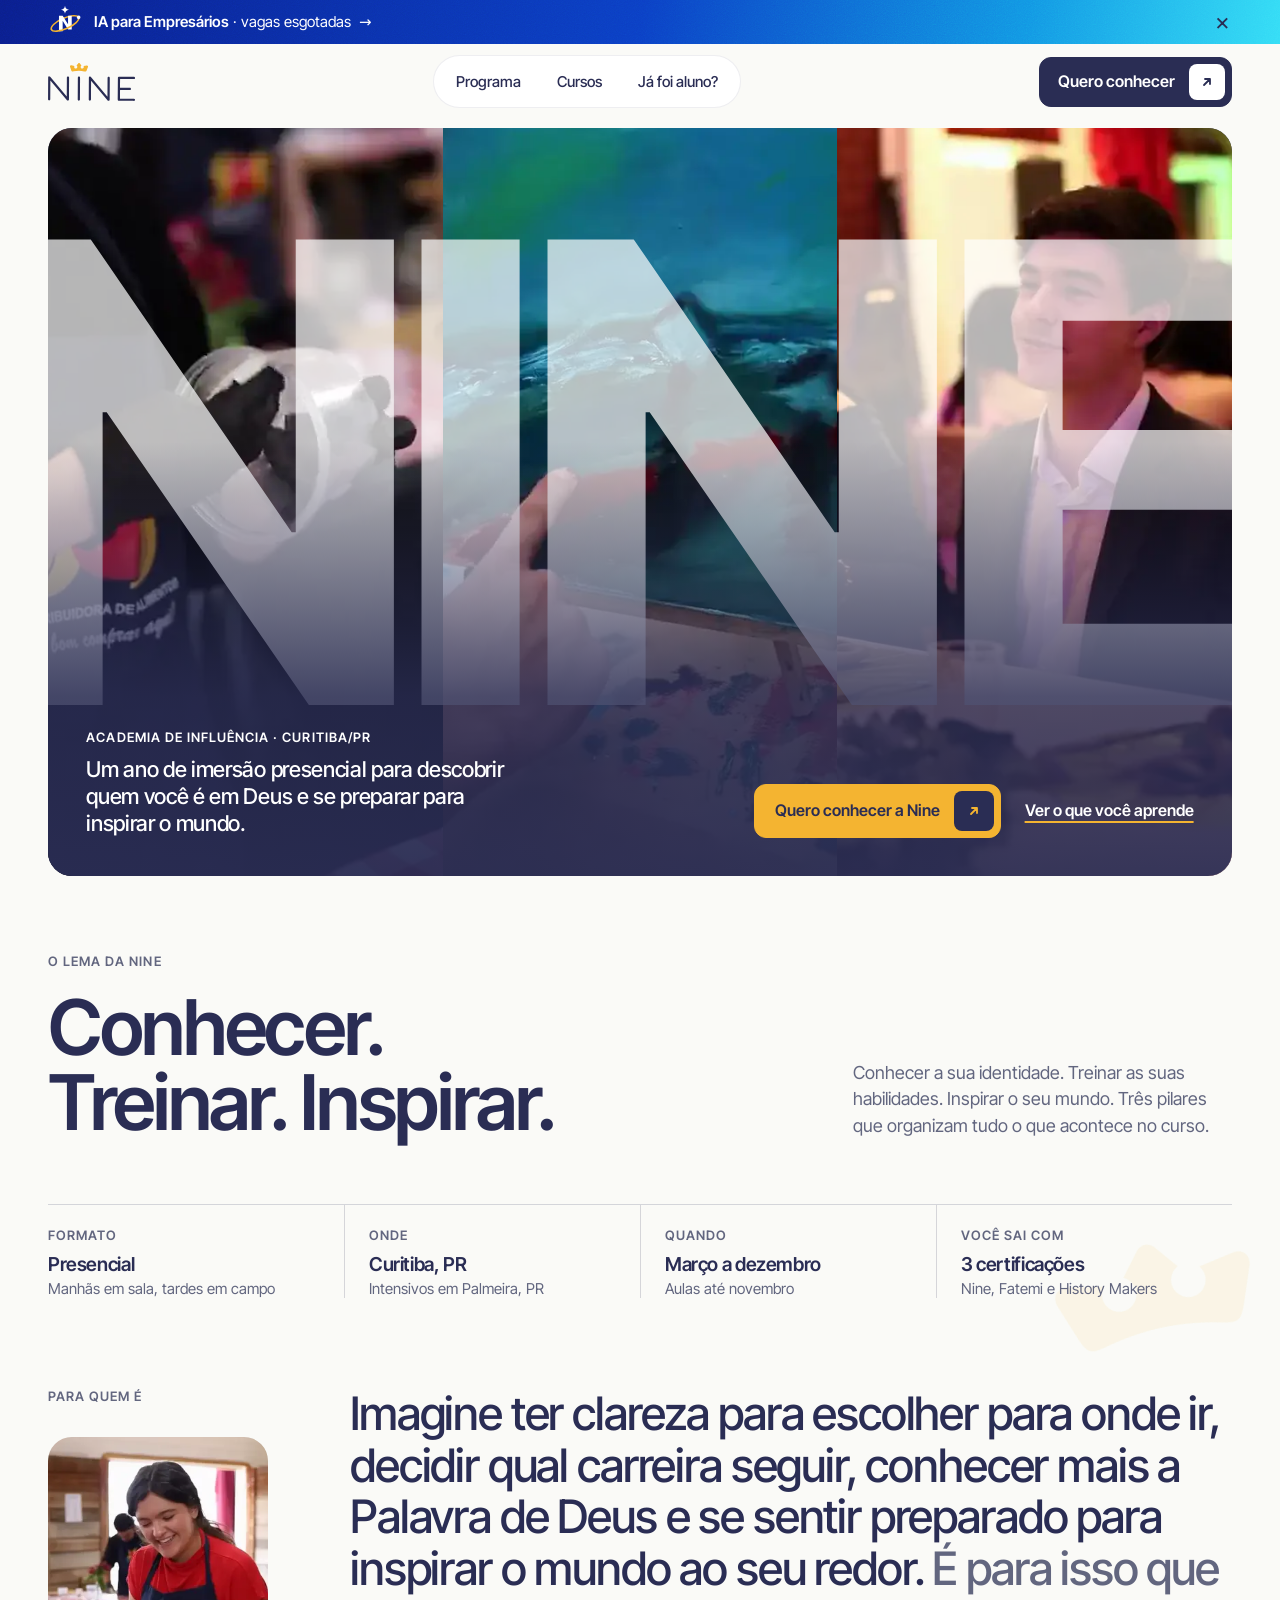
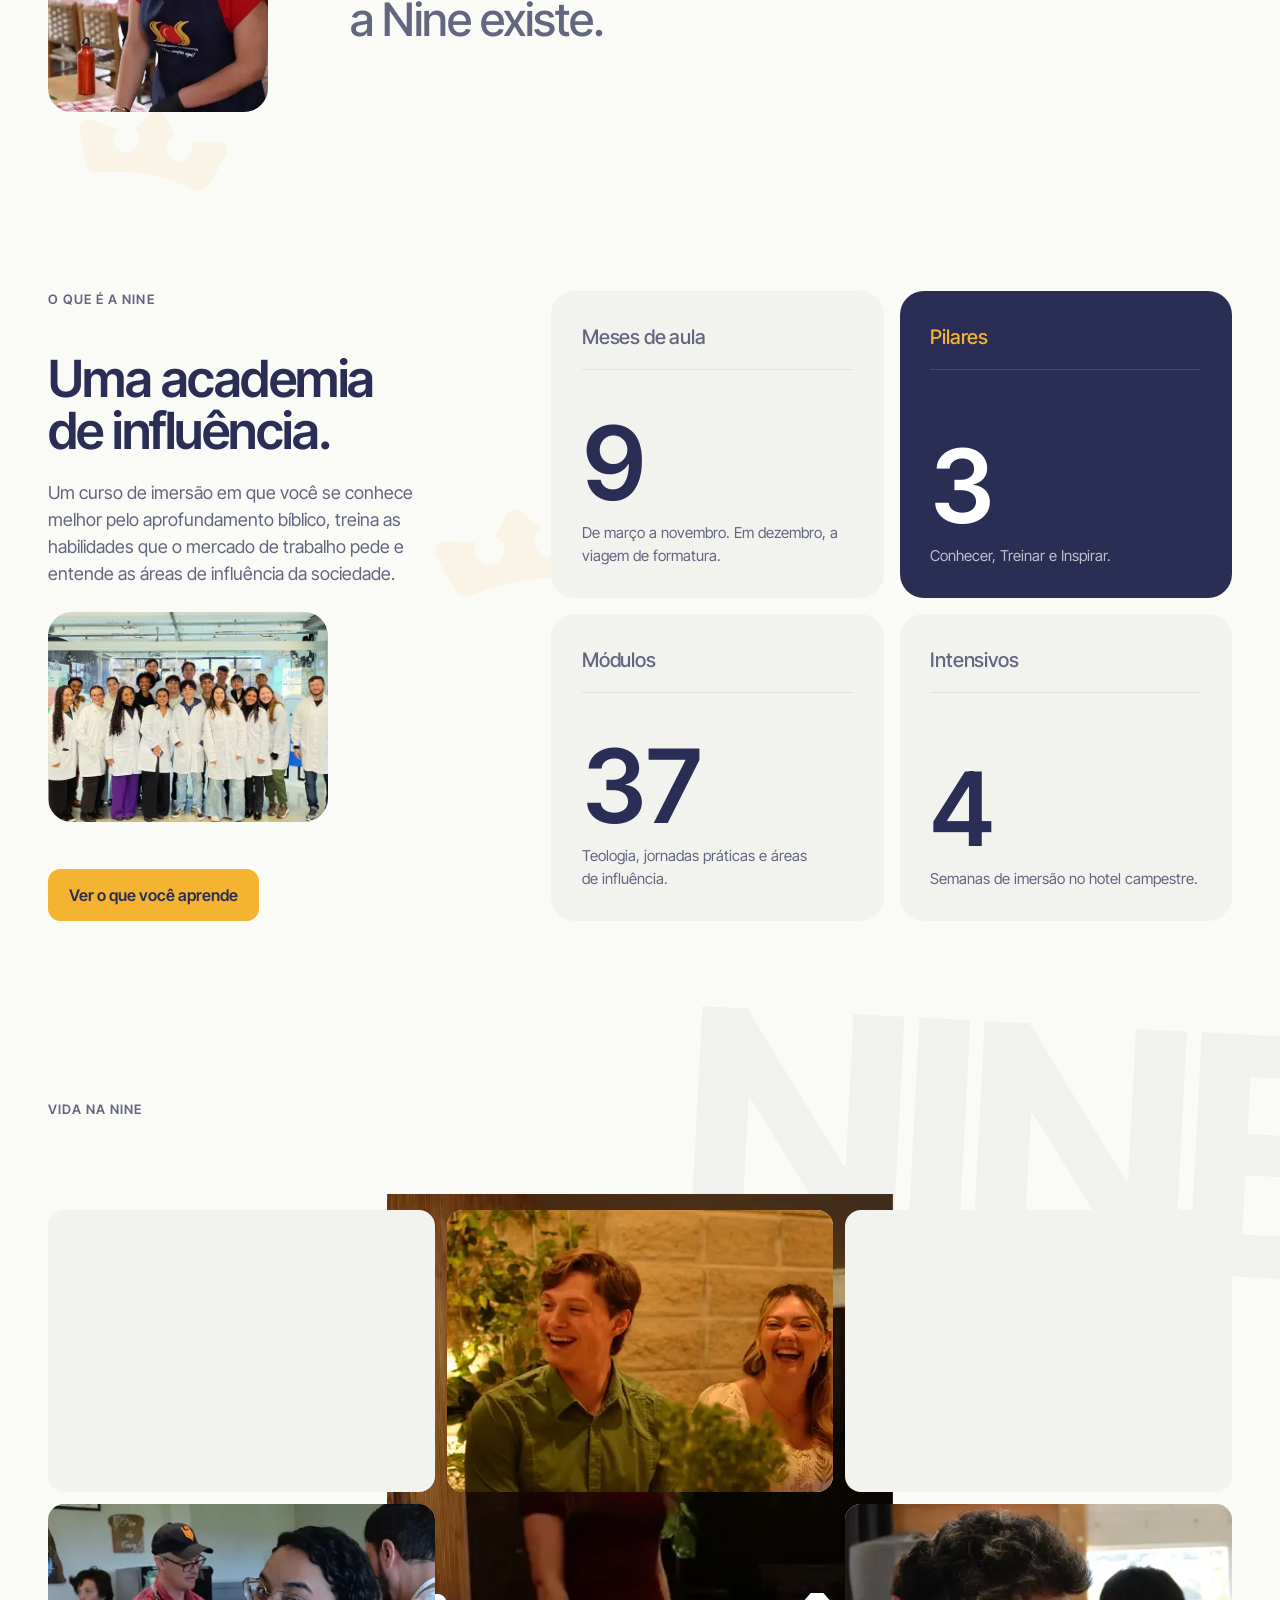
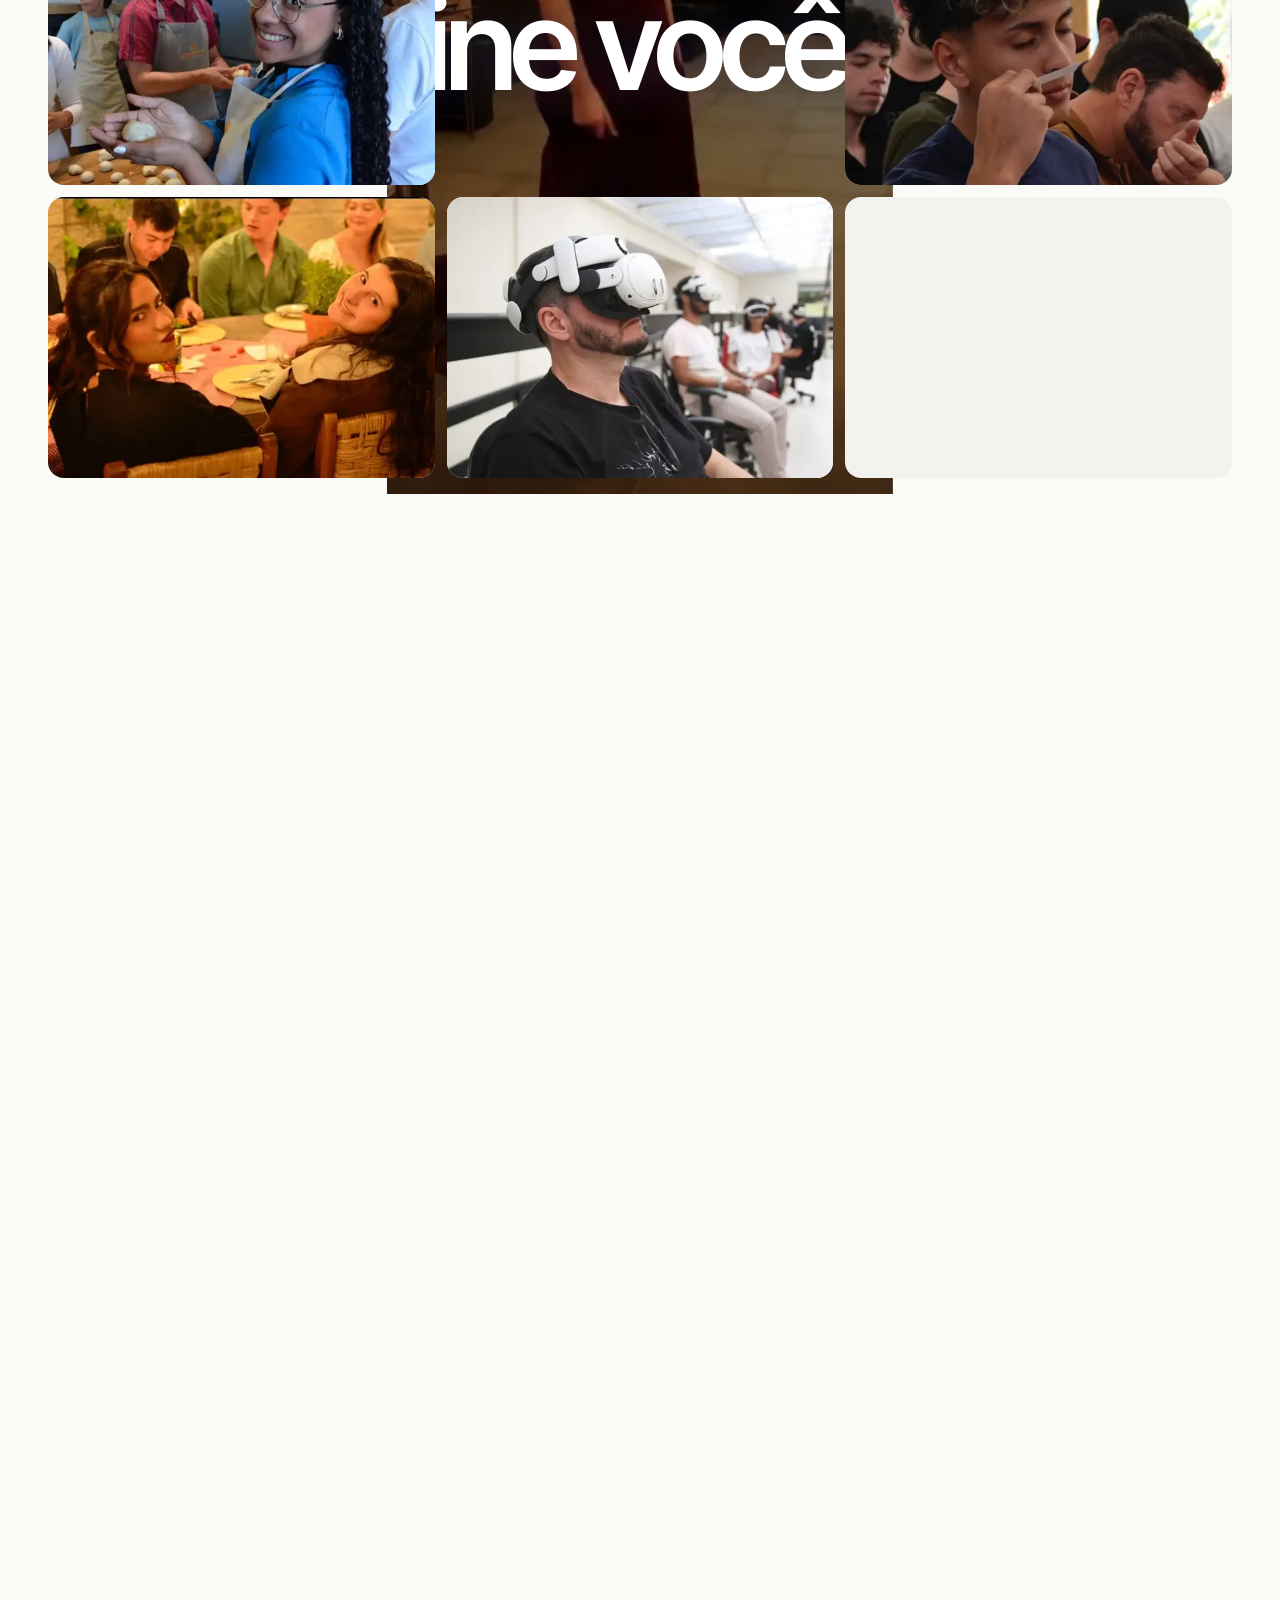
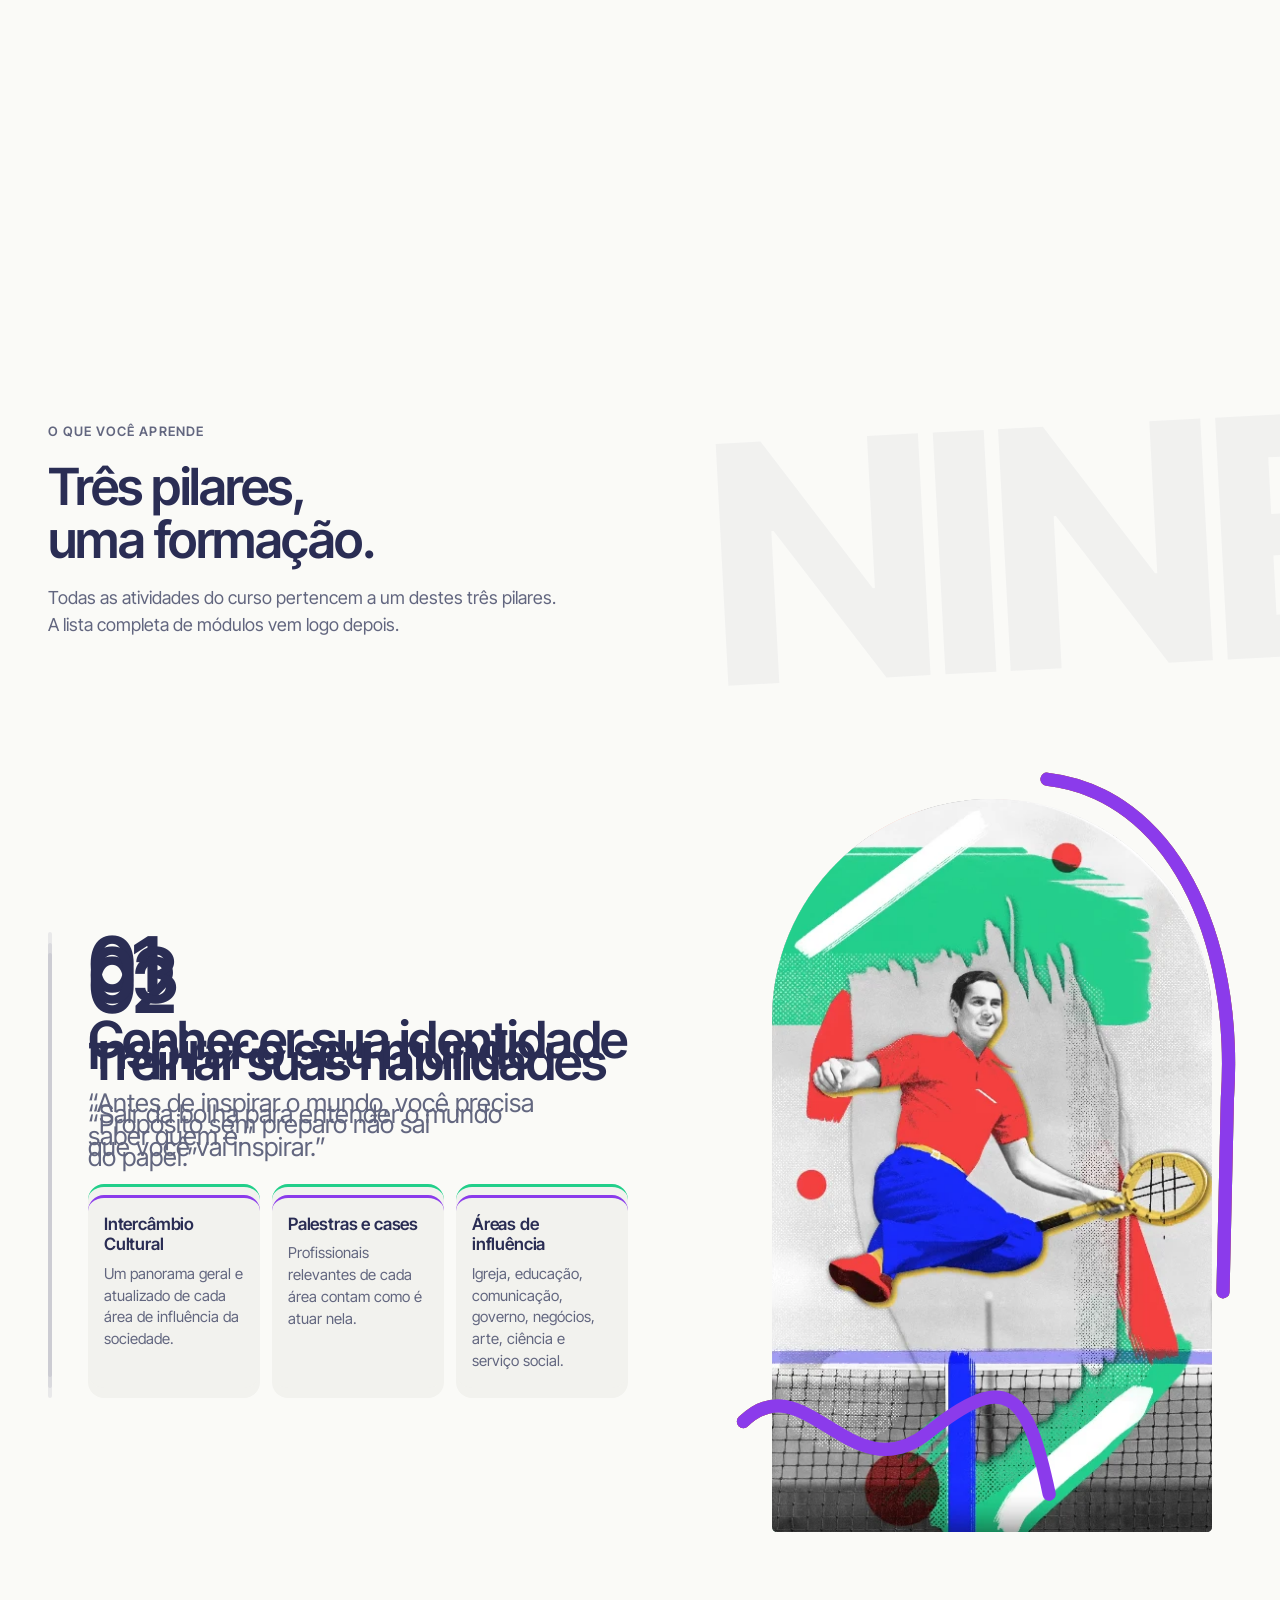
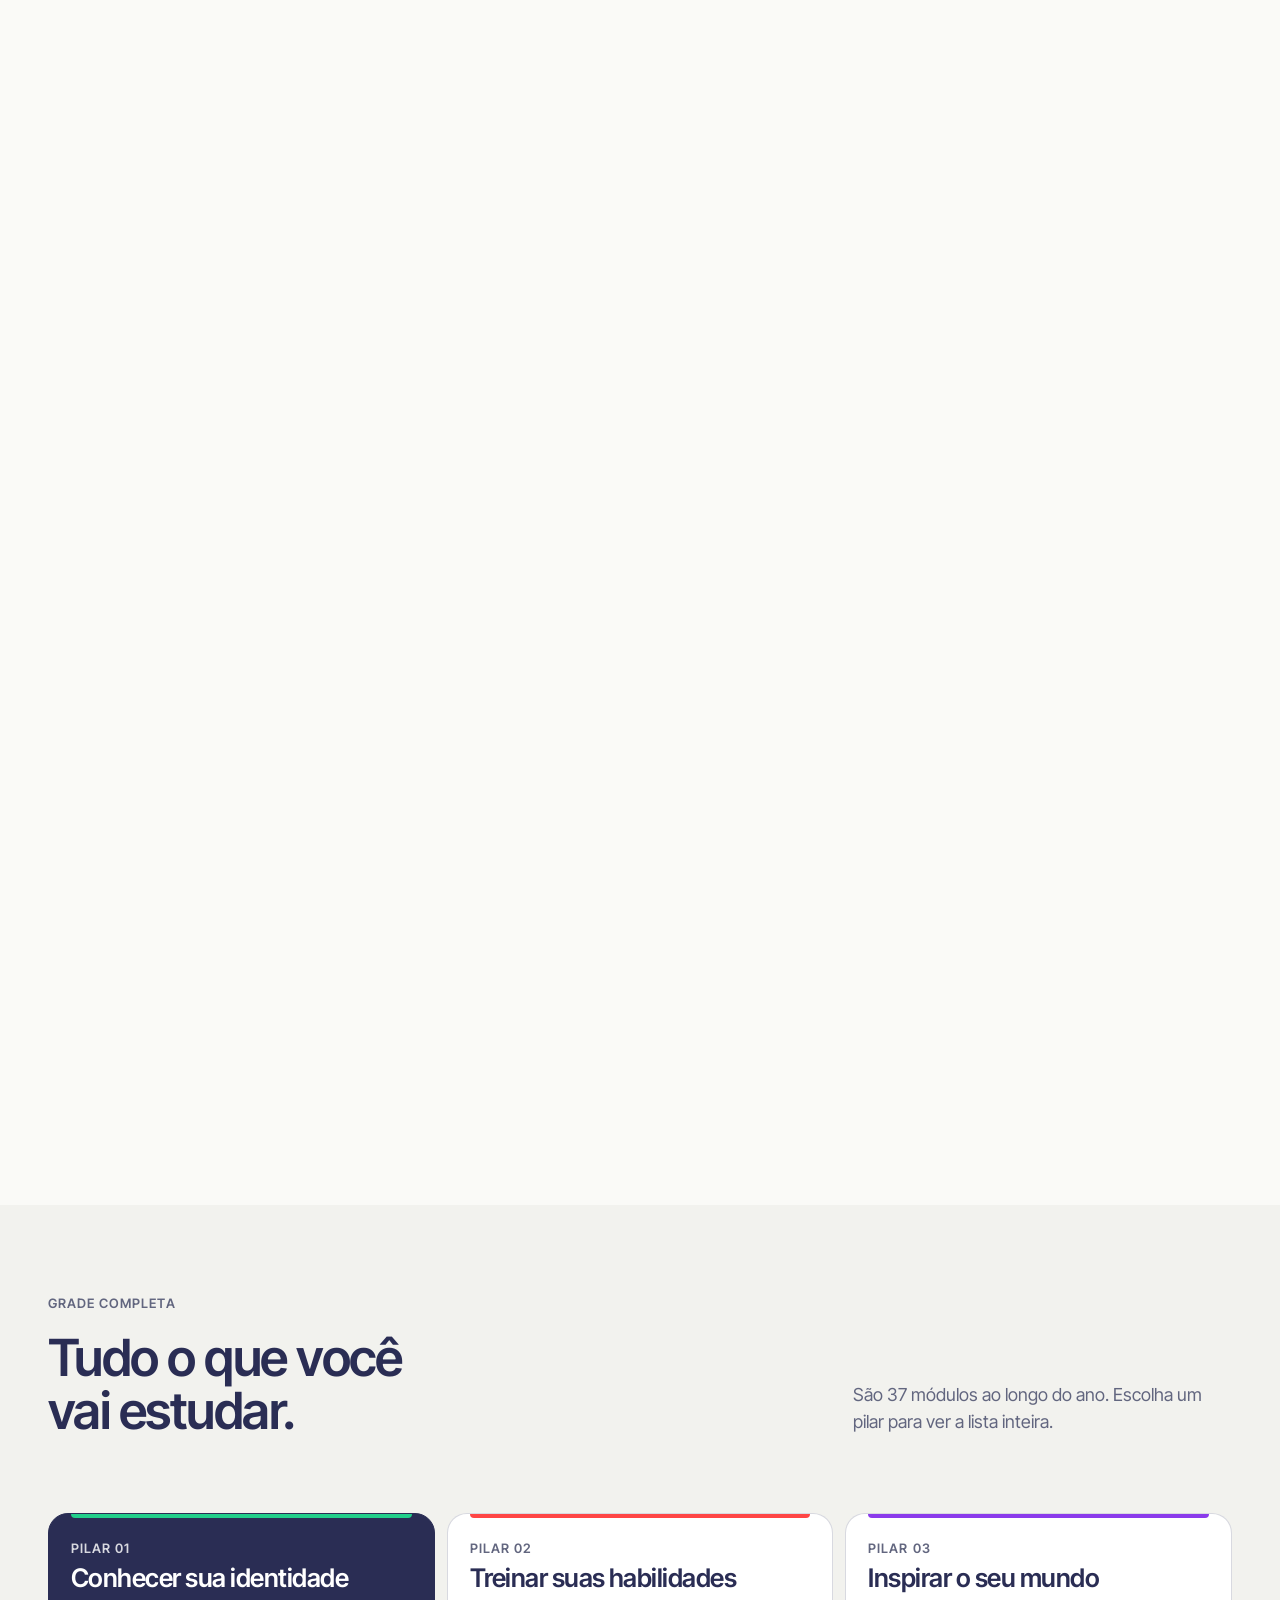
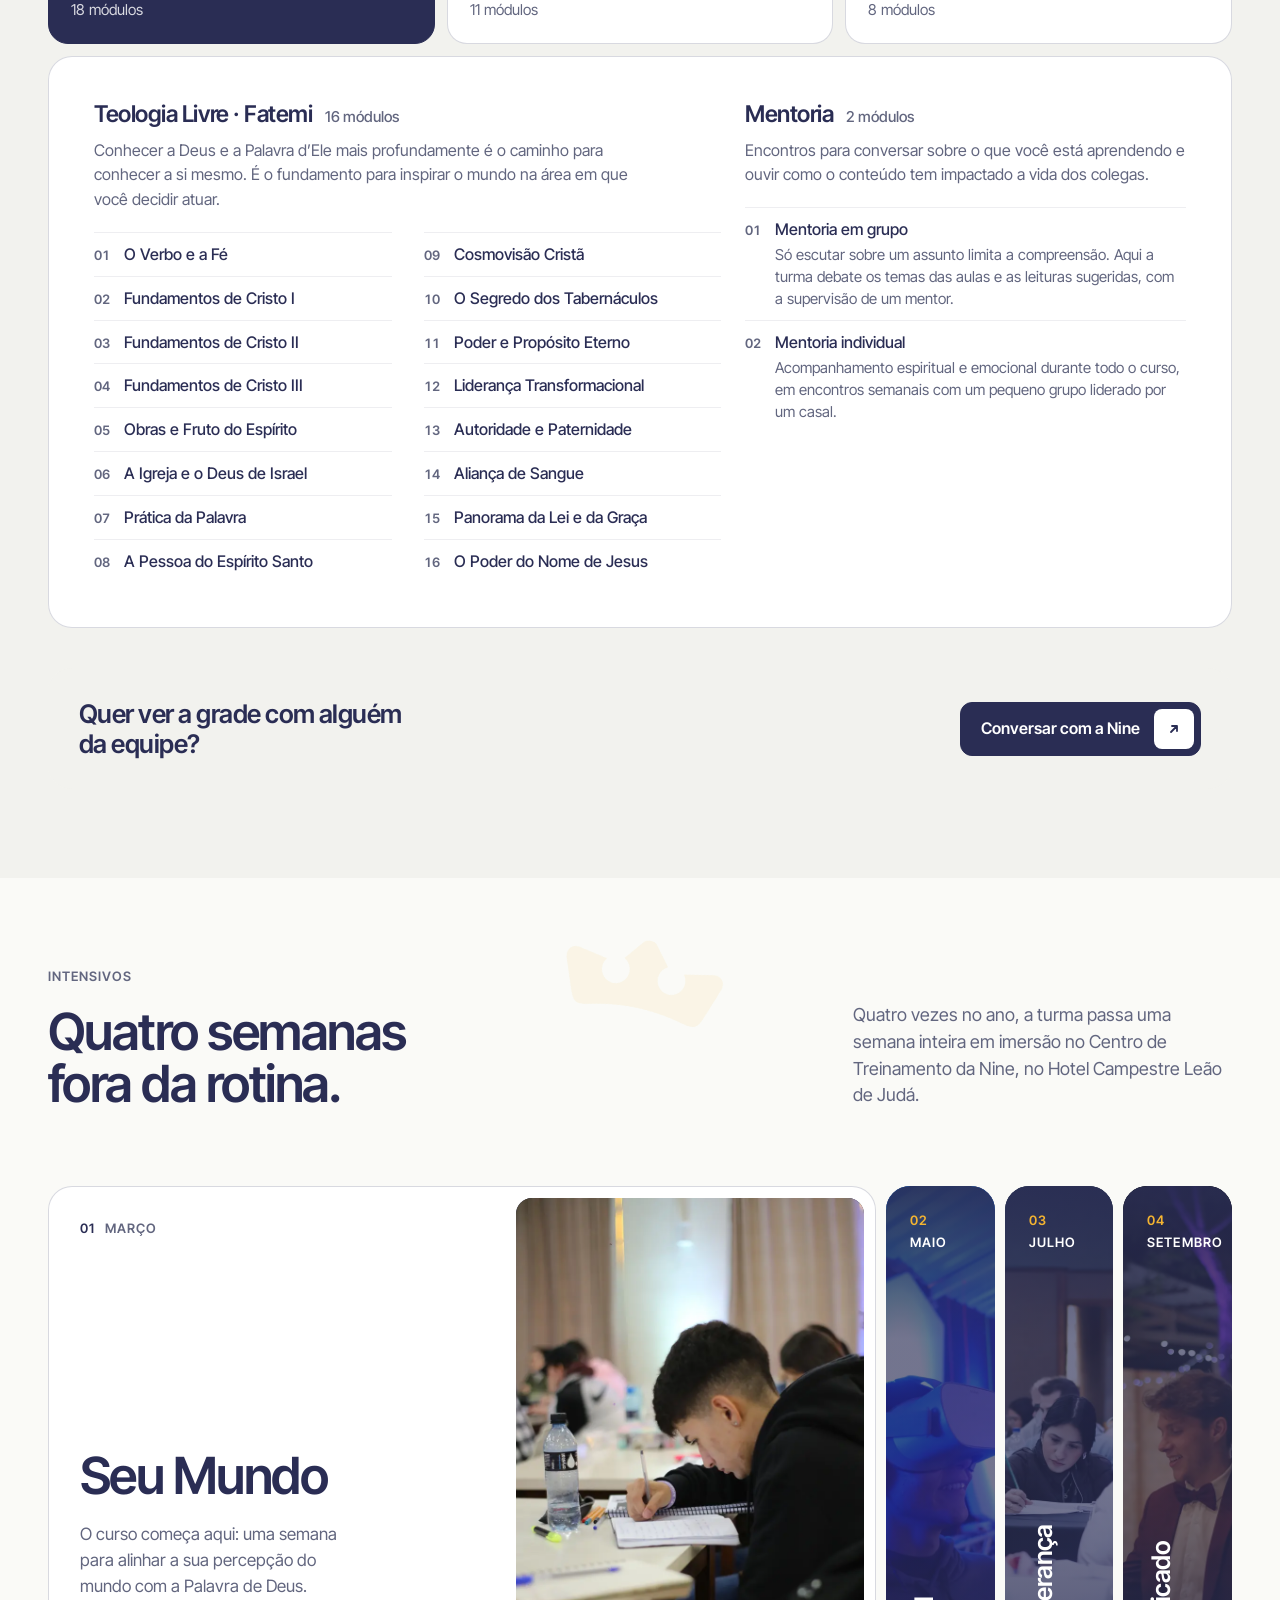
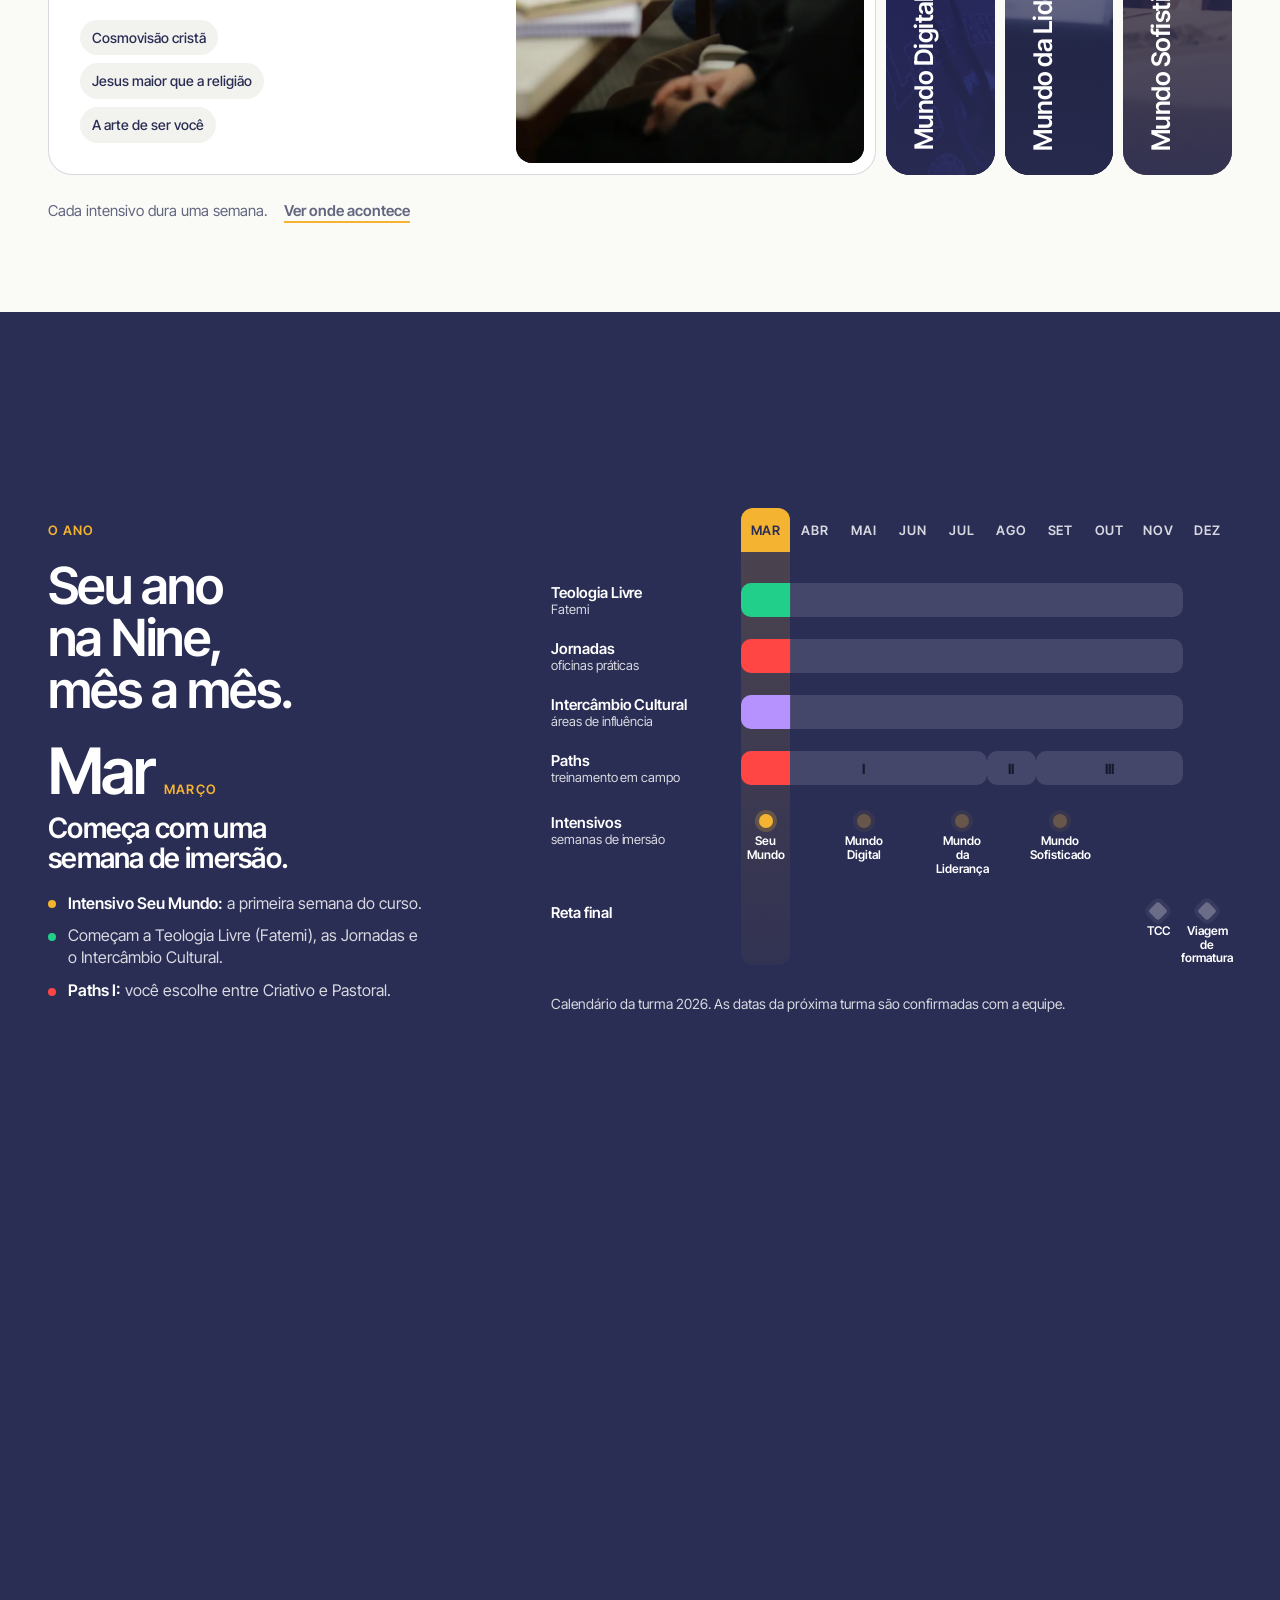
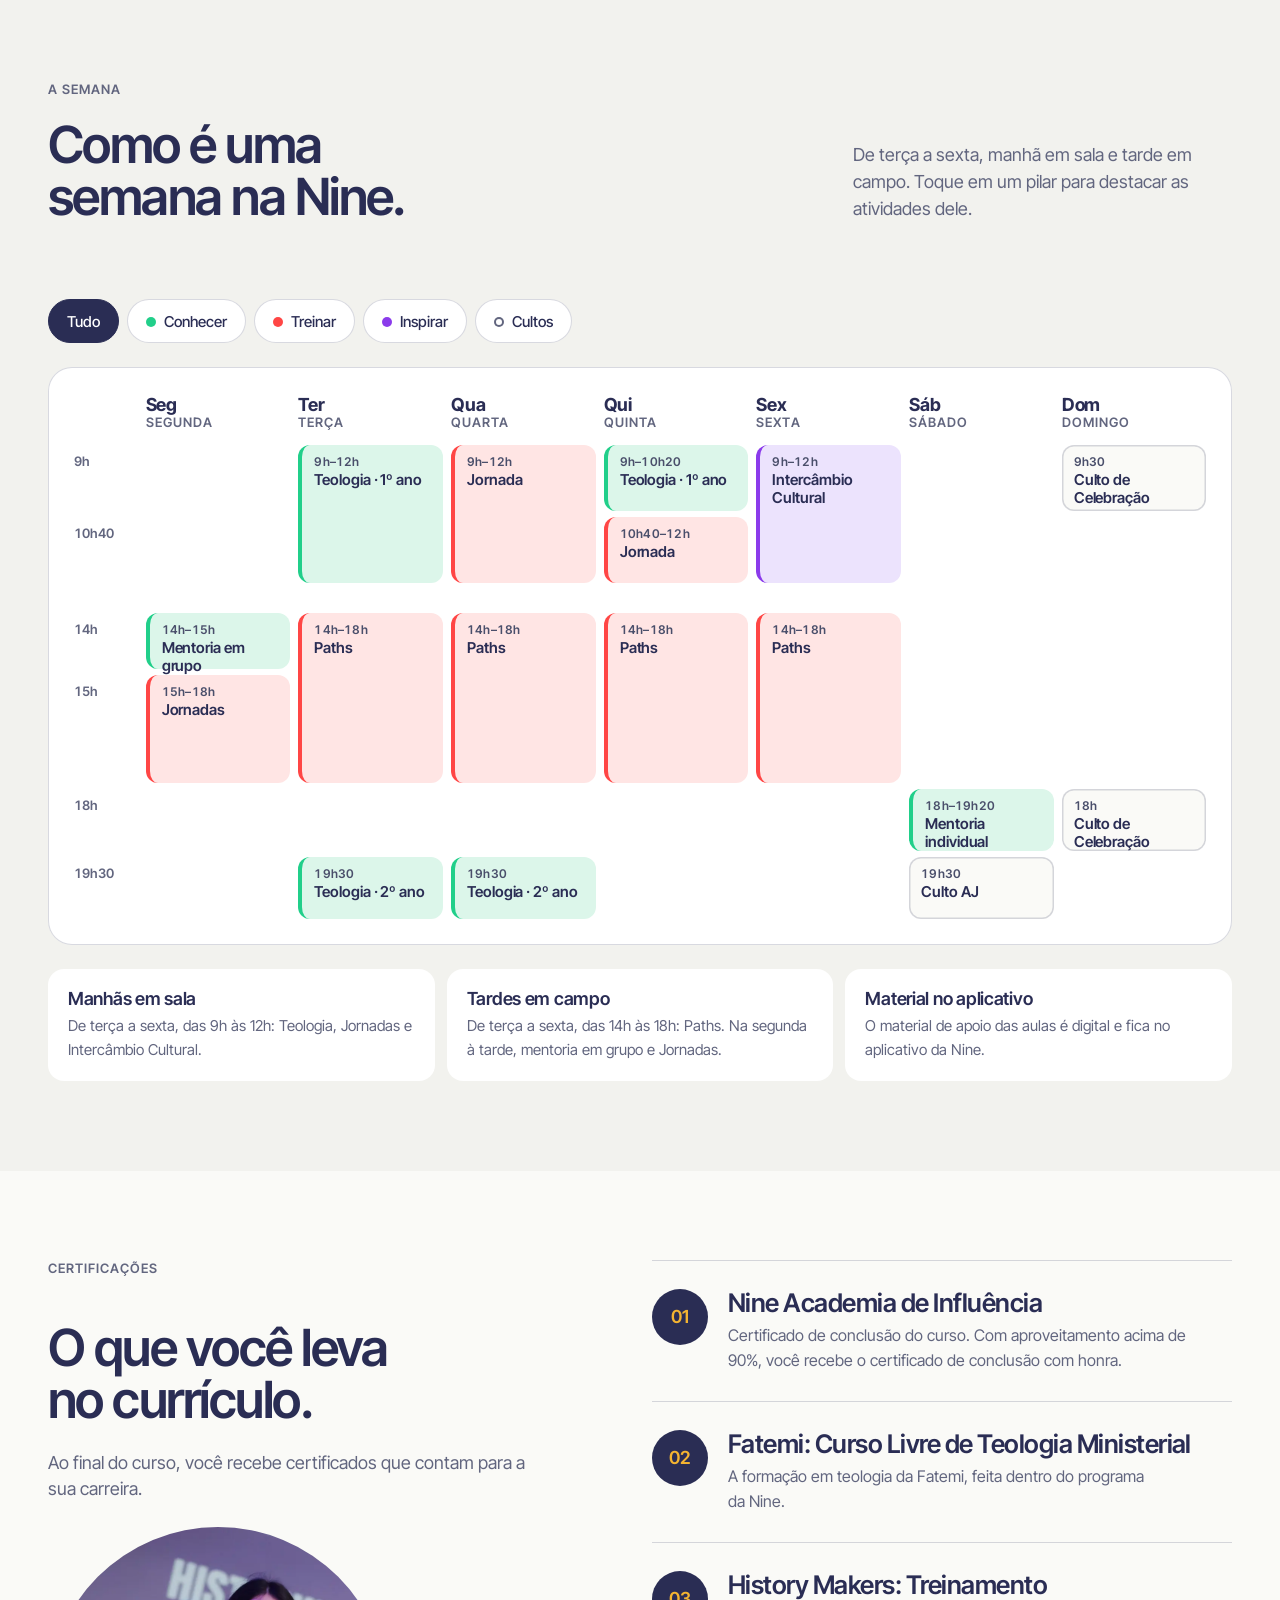
==== index.html @ 325ffa81 "Ajustes do celular, formulário mais rápido, link do Legacy e link na bio redesenhado - Depoimentos e" ====
<!doctype html>
<html lang="pt-BR">
<head>
  <meta charset="utf-8">
  <meta name="viewport" content="width=device-width, initial-scale=1">
  <title>Nine Academia de Influência | Conhecer, Treinar, Inspirar</title>
  <meta name="description" content="Curso de imersão presencial em Curitiba: teologia, habilidades práticas e as áreas de influência da sociedade, de março a dezembro. Conheça o programa da Nine.">
  <meta property="og:type" content="website">
  <meta property="og:locale" content="pt_BR">
  <meta property="og:title" content="Nine Academia de Influência">
  <meta property="og:description" content="Um ano de imersão presencial em Curitiba para conhecer quem você é, treinar suas habilidades e inspirar o seu mundo.">
  <meta property="og:image" content="/assets/og.jpg">
  <meta name="theme-color" content="#2A2D54">
  <link rel="icon" type="image/png" href="/assets/logo/crown.png">
  <link rel="preload" as="font" type="font/woff2" href="/assets/fonts/inter-tight-latin.woff2" crossorigin>
  <link rel="preload" as="image" href="/assets/video/hero-1.webp" fetchpriority="high">
  <style id="css">:root{--navy:#2A2D54;--navy-90:#353862;--gold:#F4B431;--paper:#FAFAF7;--paper-2:#F2F2EE;--ink:#2A2D54;--ink-muted:#62667F;--line:rgba(42,45,84,.08);--green:#21CF8A;--coral:#FF4645;--violet:#8B3BEB;--blue:#1A2BFA;--lime:#BBEA00;--orange:#FF6A13;--ph:#DCDCE0;--ph-dark:#5E6175;--font:"Inter Tight",system-ui,-apple-system,"Segoe UI",sans-serif;--fs-mega:clamp(5rem,18vw,20rem);--fs-h1:clamp(2.75rem,6vw,5.5rem);--fs-h2:clamp(2rem,4vw,3.5rem);--fs-h3:clamp(1.25rem,2vw,1.75rem);--fs-body:clamp(1rem,1.1vw,1.125rem);--fs-label:.8125rem;--max:1440px;--gutter:24px;--margin:clamp(16px,4vw,48px);--r-card:24px;--r-btn:12px;--r-pill:999px;--r-arc:999px 999px 24px 24px;--space:clamp(96px,14vw,200px);--nav-h:76px}@font-face{font-family:"Inter Tight";font-style:normal;font-weight:400 700;font-display:swap;src:url("/assets/fonts/inter-tight-latin.woff2") format("woff2")}*,*::before,*::after{box-sizing:border-box}*{margin:0}html{scroll-behavior:smooth;scroll-padding-top:var(--nav-h);overflow-y:scroll;-webkit-text-size-adjust:100%}body{font-family:var(--font);font-size:var(--fs-body);line-height:1.55;color:var(--ink);background:var(--paper);-webkit-font-smoothing:antialiased;overflow-x:clip}img,video,svg{display:block;max-width:100%}ul,ol{list-style:none;padding:0}a{color:inherit}button,input,select,textarea{font:inherit;color:inherit}h1,h2,h3,h4{font-weight:600;letter-spacing:-0.03em;line-height:1;text-wrap:balance}h1{font-size:var(--fs-h1);line-height:.98}h2{font-size:var(--fs-h2);line-height:1.02}h3{font-size:var(--fs-h3);line-height:1.1;letter-spacing:-0.02em}p{text-wrap:pretty}[hidden]{display:none !important}:focus-visible{outline:2px solid var(--navy);outline-offset:3px;border-radius:4px}:focus:not(:focus-visible){outline:none}.aplicar :focus-visible,.footer :focus-visible,.menu :focus-visible,.cta-band :focus-visible{outline-color:var(--gold)}@media (prefers-reduced-motion:reduce){html{scroll-behavior:auto}*,*::before,*::after{transition-duration:.01ms !important;animation-duration:.01ms !important}}.sr-only{position:absolute;width:1px;height:1px;padding:0;margin:-1px;overflow:hidden;clip-path:inset(50%);white-space:nowrap;border:0}.a11y-bar a{position:absolute;left:16px;top:-100px;z-index:100;background:var(--navy);color:#fff;padding:12px 16px;border-radius:var(--r-btn)}.a11y-bar a:focus{top:16px}.noscript{padding:12px 16px;background:var(--navy);color:#fff;text-align:center}.crown{display:inline-block;aspect-ratio:214 / 101;background:url("/assets/logo/crown.png") center / contain no-repeat}.container{width:100%;max-width:var(--max);margin-inline:auto;padding-inline:var(--margin)}.grid-12{display:grid;grid-template-columns:repeat(12,minmax(0,1fr));column-gap:var(--gutter)}main{position:relative;z-index:1}.section{padding-block:calc(var(--space) / 2)}.section-head{margin-bottom:clamp(40px,6vw,80px)}.section-head h2{max-width:16ch}.hero,.section{position:relative;overflow-x:clip}.wm-mark{position:absolute;z-index:-1;pointer-events:none;user-select:none}.wm-mark--crown{opacity:.08}.wm-mark--nine::before{content:"NINE"}.wm-mark--nine{font-size:clamp(8rem,26vw,26rem);font-weight:700;letter-spacing:-0.05em;line-height:.8;color:var(--navy);opacity:.04;white-space:nowrap}@media (max-width:767px){.wm-mark--crown{max-width:120px}}.label{font-size:var(--fs-label);font-weight:600;letter-spacing:.08em;text-transform:uppercase;color:var(--ink-muted);line-height:1.3}.label + h1,.label + h2{margin-top:20px}.lead{font-size:clamp(1.0625rem,1.4vw,1.3125rem);line-height:1.5;color:var(--ink-muted)}.muted{color:var(--ink-muted)}.tbc{color:var(--ink-muted);font-size:.875rem;font-weight:500}.tbc--dark{color:rgba(255,255,255,.6)}.tbc-note{margin-top:16px;font-size:.875rem;color:var(--ink-muted)}.ph{position:relative;display:grid;place-items:center;overflow:hidden;aspect-ratio:var(--ar,auto);background:var(--ph);color:#6E7183;border-radius:var(--r-card);font-size:.75rem;font-weight:600;letter-spacing:.06em;text-transform:uppercase;text-align:center}.ph>span{padding:12px;max-width:26ch}.ph--dark{background:var(--ph-dark);color:rgba(255,255,255,.7)}.photo{position:relative;overflow:hidden;aspect-ratio:var(--ar,auto);background:var(--paper-2);border-radius:var(--r-card)}.photo img,.photo video{position:absolute;inset:0;width:100%;height:100%;object-fit:cover}html:has(dialog[open]){overflow:hidden}.btn{display:inline-flex;align-items:center;gap:14px;min-height:52px;padding:6px 6px 6px 20px;background:var(--navy);color:#fff;border:1px solid var(--navy);border-radius:var(--r-btn);font-weight:600;font-size:1rem;text-decoration:none;cursor:pointer;transition:background-color .2s,color .2s}.btn:hover{background:var(--navy-90)}.btn__icon{display:grid;place-items:center;width:40px;height:40px;border-radius:8px;background:#fff;color:var(--navy)}.btn__icon svg{width:16px;height:16px;fill:none;stroke:currentColor;stroke-width:1.8;stroke-linecap:round;stroke-linejoin:round}.btn--ghost{background:var(--gold);color:var(--navy);border-color:var(--gold);padding-right:20px}.btn--ghost:hover{background:#FEC34F;border-color:#FEC34F}.btn--light{background:#fff;color:var(--navy);border-color:#fff}.btn--light:hover{background:var(--paper-2)}.btn--light .btn__icon{background:var(--navy);color:#fff}.btn--gold{background:var(--gold);color:var(--navy);border-color:var(--gold)}.btn--gold:hover{background:#FEC34F}.btn--gold .btn__icon{background:var(--navy);color:var(--gold)}.btn:disabled{opacity:.5;cursor:not-allowed}.btn-row{display:flex;flex-wrap:wrap;gap:12px}.wm{display:inline-flex;align-items:flex-end;font-weight:700;letter-spacing:-0.02em;line-height:1}.wm__i{position:relative}.wm__i .crown{position:absolute;left:50%;bottom:100%;width:.5em;transform:translate(-50%,-.02em)}.top{position:fixed;inset:0 0 auto;z-index:50;transition:transform .45s cubic-bezier(.2,.7,.2,1)}.top.is-compact{transform:translateY(calc(var(--bar-h) * -1))}.top.is-hidden{transform:translateY(-100%)}.nav{height:var(--nav-h);display:flex;align-items:center;background:var(--paper);border-bottom:1px solid transparent;transition:background-color .3s,border-color .3s}.top.is-compact .nav{background:rgba(250,250,247,.72);backdrop-filter:blur(12px);-webkit-backdrop-filter:blur(12px);border-bottom:1px solid var(--line)}.nav__inner{display:flex;align-items:center;justify-content:space-between;gap:16px}.logo{display:block;line-height:0;text-decoration:none;color:var(--navy);border-radius:6px}.logo__svg{display:block;height:38px;width:auto}.nav__pill{position:relative;background:#fff;border:1px solid var(--line);border-radius:var(--r-pill);padding:4px}.nav__pill ul{display:flex}.nav__pill a{display:block;padding:10px 18px;border-radius:var(--r-pill);font-size:.9375rem;font-weight:500;text-decoration:none;color:var(--navy)}.nav__pill a:hover{background:var(--paper-2)}.nav__pill a{position:relative}.nav__pill a[aria-current]::after{content:"";position:absolute;left:50%;bottom:3px;width:5px;height:5px;margin-left:-2.5px;border-radius:50%;background:var(--gold)}.nav__cta{min-height:48px;padding-left:18px}.nav__cta .btn__icon{width:36px;height:36px}.nav__burger{display:none;width:48px;height:48px;border-radius:var(--r-btn);background:var(--navy);border:0;cursor:pointer;place-content:center;gap:6px}.nav__burger span[aria-hidden]{display:block;width:20px;height:2px;background:#fff;border-radius:2px}.menu{position:fixed;inset:0;z-index:60;background:var(--navy);color:#fff;display:flex;flex-direction:column;justify-content:center;padding:var(--margin)}.menu__close{position:absolute;top:14px;right:var(--margin);width:48px;height:48px;background:transparent;border:1px solid rgba(255,255,255,.25);border-radius:var(--r-btn);color:#fff;font-size:1.75rem;line-height:1;cursor:pointer}.menu a{display:block;padding:8px 0;font-size:clamp(2.25rem,10vw,3.5rem);font-weight:600;letter-spacing:-0.03em;text-decoration:none}.menu .menu__apply{color:var(--gold)}@media (max-width:1023px){.nav__pill,.nav__cta{display:none}.nav__burger{display:grid}}.hero{padding-top:calc(var(--bar-h) + var(--nav-h) + 8px)}.hero__card{position:relative;height:calc(88vh - var(--bar-h));min-height:520px;max-height:960px;border-radius:var(--r-card);overflow:hidden;isolation:isolate;color:#fff}.hero__media{position:absolute;inset:-12% 0 0;display:flex;background:var(--navy)}.hero__media video{flex:1 1 0;min-width:0;height:100%;object-fit:cover}@media (max-width:767px){.hero__media video + video{display:none}}.hero__card::after{content:"";position:absolute;inset:0;z-index:2;pointer-events:none;background:linear-gradient(to top,rgba(42,45,84,.94) 0%,rgba(42,45,84,.82) 24%,rgba(42,45,84,0) 58%)}.hero__wordmark{position:absolute;left:50%;top:46%;z-index:1;transform:translate(calc(-50% - .025em),-50%);font-size:clamp(6rem,50vw,48rem);font-weight:700;letter-spacing:-0.05em;line-height:.8;color:rgba(255,255,255,.7);white-space:nowrap;pointer-events:none}.hero__wordmark>span{display:block}.hero__wordmark>span::before{content:"NINE"}.hero__bar{position:absolute;inset:auto 0 0;z-index:3;display:flex;flex-wrap:wrap;align-items:end;justify-content:space-between;gap:24px 40px;padding:clamp(20px,3vw,40px)}.hero__what{max-width:34ch;font-size:clamp(1.125rem,1.7vw,1.5rem);font-weight:500;line-height:1.25;letter-spacing:-0.015em}.hero__what .label{display:block;margin-bottom:10px;color:#fff}.hero__go{display:flex;flex-wrap:wrap;align-items:center;gap:12px 24px}.hero__more{color:#fff;font-weight:600;text-underline-offset:5px;text-decoration-thickness:2px;text-decoration-color:var(--gold)}.hero__card :focus-visible{outline-color:var(--gold)}.hero__text{margin-top:clamp(40px,6vw,80px);row-gap:32px;align-items:end}.hero__head{grid-column:1 / span 7}.hero__side{grid-column:9 / span 4;display:grid;gap:28px}@media (max-width:1023px){.hero__head,.hero__side{grid-column:1 / -1}.hero__card{height:min(88svh,82vw)}}@media (max-width:767px){.hero__card{height:76svh;min-height:500px}.hero__card::after{background:linear-gradient(to top,rgba(42,45,84,.95) 0%,rgba(42,45,84,.88) 46%,rgba(42,45,84,0) 82%)}.hero__wordmark{top:30%}}.manifesto .grid-12{row-gap:32px}.manifesto__aside{grid-column:1 / span 3;display:grid;gap:32px;align-content:start}.manifesto__face{max-width:220px}.manifesto__text{grid-column:4 / -1;font-size:clamp(1.75rem,3.6vw,3.25rem);font-weight:500;line-height:1.12;letter-spacing:-0.025em;color:var(--navy)}@media (max-width:1023px){.manifesto__aside,.manifesto__text{grid-column:1 / -1}.manifesto__aside{grid-template-columns:auto 1fr;align-items:end;gap:16px}.manifesto__aside .label{order:2;padding-bottom:10px;border-bottom:1px solid var(--line-strong)}.manifesto__face{order:1;width:96px}}.zoom{position:relative;display:grid;grid-template-columns:repeat(3,1fr);grid-template-rows:repeat(3,1fr);gap:12px;height:calc(100svh - var(--nav-h) - 32px);min-height:560px;max-height:960px}.zoom__ring{display:contents}.zoom__item,.zoom__center{border-radius:16px}.zoom__item:nth-child(-n+3){grid-row:1}.zoom__item:nth-child(4){grid-area:2 / 1}.zoom__item:nth-child(5){grid-area:2 / 3}.zoom__item:nth-child(n+6){grid-row:3}.zoom__center{grid-area:2 / 2;position:relative;overflow:hidden;background:var(--navy);color:#fff;display:grid;place-items:center}.zoom__center video,.zoom__still{position:absolute;inset:0;width:100%;height:100%;object-fit:cover}.zoom__still{display:none}@media (max-width:1023px){.zoom__center video{display:none}.zoom__still{display:block}.zoom .zoom__center::after{background:linear-gradient(to bottom,rgba(42,45,84,.62),rgba(42,45,84,.5))}}.zoom__center::after{content:"";position:absolute;inset:0;background:rgba(42,45,84,.35)}.zoom__phrase{position:relative;z-index:1;font-size:clamp(1.25rem,2.6vw,2.5rem);font-weight:600;letter-spacing:-0.03em;line-height:1;padding:16px;text-align:center}@media (max-width:1023px){.zoom:not(.is-pinned){display:block;height:auto;min-height:0;max-height:none}.zoom:not(.is-pinned) .zoom__center{aspect-ratio:4 / 5;max-height:80vh;width:100%}.zoom:not(.is-pinned) .zoom__item{aspect-ratio:4 / 3}.zoom:not(.is-pinned) .zoom__phrase{font-size:var(--fs-h1)}.zoom:not(.is-pinned) .zoom__ring{display:flex;gap:12px;margin-top:12px;overflow-x:auto;scroll-snap-type:x mandatory;scrollbar-width:none;margin-inline:calc(var(--margin) * -1);padding-inline:var(--margin);scroll-padding-inline:var(--margin)}.zoom:not(.is-pinned) .zoom__item{flex:0 0 62%;scroll-snap-align:start}}.mural{margin-top:var(--space)}.mural__head{row-gap:16px;align-items:end;margin-bottom:32px}.mural__title{grid-column:1 / span 6;font-size:var(--fs-h2)}.mural__sub{grid-column:8 / -1}.chips{display:flex;flex-wrap:wrap;gap:8px;margin-bottom:32px}.chip{min-height:44px;padding:8px 18px;border-radius:var(--r-pill);background:#fff;border:1px solid var(--line-strong);color:var(--navy);font-size:.9375rem;font-weight:500;cursor:pointer;transition:background-color .2s,color .2s,border-color .2s}.chip:hover{border-color:var(--navy)}.chip[aria-pressed="true"]{background:var(--navy);border-color:var(--navy);color:#fff}.masonry{columns:4;column-gap:16px}.masonry li{break-inside:avoid;margin-bottom:16px}.masonry figure{position:relative}.mural__open{display:block;width:100%;padding:0;border:0;background:var(--paper-2);border-radius:16px;overflow:hidden;cursor:zoom-in}.mural__open img{width:100%;height:auto;transition:transform .6s cubic-bezier(.2,.7,.2,1)}.masonry figcaption{margin-top:8px;font-size:.875rem;color:var(--ink-muted)}@media (hover:hover) and (pointer:fine){.masonry figcaption{position:absolute;left:8px;right:8px;bottom:8px;margin:0;padding:8px 12px;border-radius:10px;background:rgba(42,45,84,.82);color:#fff;opacity:0;transform:translateY(8px);transition:opacity .3s,transform .3s;pointer-events:none}.masonry figure:hover figcaption,.masonry figure:focus-within figcaption{opacity:1;transform:none}.masonry figure:hover img{transform:scale(1.05)}}.mural__more{display:flex;justify-content:center;margin-top:32px}@media (max-width:1023px){.masonry{columns:3}.mural__title,.mural__sub{grid-column:1 / -1}}@media (max-width:767px){.masonry{columns:2;column-gap:12px}.masonry li{margin-bottom:12px}.chips{flex-wrap:nowrap;overflow-x:auto;margin-inline:calc(var(--margin) * -1);padding-inline:var(--margin);scrollbar-width:none}.chip{flex:none}}.reels{margin-top:var(--space)}.reels__track{display:flex;align-items:center;gap:16px;overflow-x:auto;scroll-snap-type:x mandatory;scrollbar-width:none;margin-inline:calc(var(--margin) * -1);padding:8px var(--margin)}.reels__track li{flex:0 0 clamp(180px,17vw,240px);scroll-snap-align:center}.reels__track li.is-active{flex-basis:clamp(220px,21vw,300px)}.reels__track li{position:relative}video{background-color:var(--navy);background-size:cover;background-position:center;background-repeat:no-repeat}.reel{display:block;width:100%;aspect-ratio:9 / 16;object-fit:cover;border-radius:20px}.reels__track li::after{content:"";position:absolute;inset:0;border-radius:20px;background:var(--navy);opacity:.5;pointer-events:none;transition:opacity .4s}.reels__track li.is-active::after{opacity:0}.reel__pick{position:absolute;inset:0;border:0;background:none;border-radius:20px;cursor:pointer}.reels__track li.is-active .reel__pick{display:none}.reel__sound{position:absolute;right:12px;bottom:12px;width:44px;height:44px;border-radius:50%;border:0;background:rgba(42,45,84,.82);color:#fff;cursor:pointer;display:grid;place-items:center}.reel__sound svg{width:20px;height:20px;fill:none;stroke:currentColor;stroke-width:1.8;stroke-linecap:round;stroke-linejoin:round}.reel__sound .on,.reel__sound[aria-pressed="true"] .off{display:none}.reel__sound[aria-pressed="true"] .on{display:block}.reels__track li:not(.is-active) .reel__sound{display:none}.reels__more{margin-top:32px;text-align:center;font-size:var(--fs-h3);font-weight:500;letter-spacing:-0.02em}.reels__more a{font-weight:700;text-decoration-color:var(--gold);text-decoration-thickness:3px;text-underline-offset:6px}@media (min-width:1024px){.reels__track{overflow:visible}.reels__track li{flex:1 1 0}.reels__track li.is-active{flex:1.3 1 0}}@media (max-width:767px){.reels__track li{flex-basis:64%}.reels__track li.is-active{flex-basis:64%}}.cta-band{position:relative;background:var(--navy);color:#fff;overflow:hidden;isolation:isolate}.cta-band__bg{position:absolute;inset:0;z-index:-1;width:100%;height:100%;object-fit:cover;opacity:.22}.cta-band__inner{display:flex;flex-wrap:wrap;align-items:end;justify-content:space-between;gap:32px;padding-block:clamp(96px,12vw,180px)}.cta-band h2{font-size:var(--fs-h1);max-width:14ch}.numeros .grid-12{row-gap:40px}.numeros__aside{grid-column:1 / span 4;display:flex;flex-direction:column;gap:24px}.numeros__aside h2{max-width:12ch}.numeros__face{max-width:280px}.numeros__foot{margin-top:auto;display:grid;gap:28px;justify-items:start}.numeros__cards{grid-column:6 / -1;display:grid;grid-template-columns:1fr 1fr;gap:16px}.stat{display:flex;flex-direction:column;min-height:clamp(240px,24vw,320px);padding:clamp(20px,2.4vw,32px);background:var(--paper-2);border-radius:var(--r-card)}.stat__label{padding-bottom:16px;border-bottom:1px solid var(--line);font-size:1.25rem;font-weight:500;color:var(--ink-muted);letter-spacing:-0.01em}.stat__num{font-variant-numeric:tabular-nums;margin-top:auto;font-size:clamp(4rem,8vw,7rem);font-weight:600;letter-spacing:-0.05em;line-height:.9}.stat__note{margin-top:12px;font-size:.9375rem;color:var(--ink-muted)}.stat__num [data-count]{display:inline-block;min-width:2ch}.stat--navy{background:var(--navy);color:#fff}.stat--navy .stat__label{color:var(--gold);border-color:rgba(255,255,255,.12)}.stat--navy .stat__note{color:rgba(255,255,255,.7)}@media (max-width:1023px){.numeros__aside,.numeros__cards{grid-column:1 / -1}.numeros__face{max-width:240px}}@media (max-width:479px){.numeros__cards{gap:10px}.stat{min-height:200px;padding:18px}.stat__label{font-size:1rem}.stat__note{font-size:.875rem}}.pilar{display:grid;grid-template-columns:repeat(12,minmax(0,1fr));column-gap:var(--gutter);row-gap:48px;align-items:center;padding-block:clamp(48px,7vw,100px);border-top:1px solid var(--line)}.pilar__text{grid-column:1 / span 6}.pilar__media{grid-column:8 / -1}.pilar__num{font-size:clamp(4rem,9vw,8rem);font-weight:600;letter-spacing:-0.05em;line-height:.85;color:var(--navy)}.pilar h3{margin-top:24px;font-size:var(--fs-h2);line-height:1.02;letter-spacing:-0.03em}.pilar__quote{margin-top:20px;font-size:var(--fs-h3);line-height:1.3;color:var(--ink-muted);max-width:30ch}.pilar__bar{display:block;width:64px;height:4px;margin-top:32px;border-radius:4px;background:var(--accent)}.pilar__items{margin-top:32px;display:grid;grid-template-columns:repeat(3,1fr);gap:12px}.pilar__items li{padding:20px;background:var(--paper-2);border-radius:16px;border-top:3px solid var(--accent)}.pilar__items h4{font-size:1.0625rem;letter-spacing:-0.01em;line-height:1.2}.pilar__items p{margin-top:8px;font-size:.9375rem;line-height:1.45;color:var(--ink-muted)}.pilar__media{position:relative;max-width:480px;width:100%;margin-inline:auto}.arc{aspect-ratio:3 / 5;border-radius:var(--r-arc);overflow:hidden;background:var(--paper-2)}.arc img{width:100%;height:100%;object-fit:cover}.brush{position:absolute;inset:0;overflow:visible;pointer-events:none}.brush path{fill:none;stroke:var(--accent);stroke-width:12;stroke-linecap:round;stroke-linejoin:round}@media (max-width:1199px){.pilar__items{grid-template-columns:1fr}}@media (max-width:1023px){.pilar__text,.pilar__media{grid-column:1 / -1}.pilar__media{order:-1}.pilar__media{max-width:400px;width:calc(100% - 24px);margin-inline:12px 0}}.faq .grid-12{row-gap:40px}.faq__head{grid-column:1 / span 4;display:grid;gap:20px;align-content:start}.faq__face{max-width:200px;margin-top:12px}.faq__list{grid-column:6 / -1;border-top:1px solid rgba(42,45,84,.14)}.faq details{border-bottom:1px solid rgba(42,45,84,.14);overflow:hidden}.faq summary{display:flex;justify-content:space-between;align-items:center;gap:24px;padding:24px 0;font-size:clamp(1.0625rem,1.5vw,1.375rem);font-weight:600;letter-spacing:-0.015em;line-height:1.25;cursor:pointer;list-style:none}.faq summary::-webkit-details-marker{display:none}.faq summary:focus-visible{outline-offset:-4px;border-radius:12px}.faq details[open] summary{padding-bottom:12px}.faq summary::after{content:"+";flex:none;display:grid;place-items:center;width:36px;height:36px;border-radius:50%;border:1px solid rgba(42,45,84,.2);font-weight:400;font-size:1.25rem}.faq details[open] summary::after{content:"−";background:var(--navy);color:#fff;border-color:var(--navy)}.faq details p{padding:0 48px 28px 0;line-height:1.6}@media (max-width:1023px){.faq__head,.faq__list{grid-column:1 / -1}.faq__face{display:none}}.aplicar{position:relative;z-index:1;background:var(--navy);color:#fff;padding-block:var(--space)}.aplicar .grid-12{row-gap:48px}.aplicar__head{grid-column:1 / span 5;align-self:start}.aplicar__crown{display:block;width:72px;margin-bottom:28px}.aplicar h2{font-size:var(--fs-h1);max-width:10ch}.aplicar .lead{margin-top:24px;color:rgba(255,255,255,.78);max-width:36ch}.aplicar .tbc{display:block;margin-top:12px}.footer{position:relative;z-index:1;background:var(--navy);color:#fff;overflow:hidden;border-top:1px solid rgba(255,255,255,.08)}.footer__cols{display:grid;grid-template-columns:1.2fr 1fr 1.4fr 1fr;gap:40px 32px;padding-top:72px}.footer__title{font-size:var(--fs-label);font-weight:600;letter-spacing:.08em;text-transform:uppercase;color:var(--gold);margin-bottom:16px}.footer li + li{margin-top:8px}.footer a{text-decoration:none;color:rgba(255,255,255,.85)}.footer a:hover{color:#fff;text-decoration:underline}.footer__copy{margin-top:64px;font-size:.875rem;color:rgba(255,255,255,.6)}.footer__wm{display:flex;justify-content:center;margin:72px 0 0;padding:0;line-height:0;color:#fff}.footer__wm svg{display:block;width:clamp(260px,56vw,820px);height:auto}@media (max-width:767px){.footer__wm svg{width:min(80vw,340px)}}@media (max-width:767px){.footer__cols{grid-template-columns:1fr 1fr}}html.lenis,html.lenis body{height:auto}html.lenis.lenis-smooth{scroll-behavior:auto !important}.lenis.lenis-smooth [data-lenis-prevent]{overscroll-behavior:contain}.lenis.lenis-stopped{overflow:clip}.pilares.is-pinned .pilares__stage{position:relative;height:100svh}.pilares.is-pinned .pilar{position:absolute;inset:0;border-top:0;padding-block:32px}.pilares.is-pinned .pilar__text{position:relative;padding-left:40px}.pilares.is-pinned .pilar__num{font-size:clamp(3.5rem,6vw,6rem)}.pilares.is-pinned .pilar h3{margin-top:16px}.pilares.is-pinned .pilar__bar{position:absolute;left:0;top:0;width:4px;height:100%;margin:0;background:var(--line);overflow:hidden}.pilares.is-pinned .pilar__bar::after{content:"";position:absolute;inset:0;background:var(--accent);transform:scaleY(var(--p,0));transform-origin:top}.pilares.is-pinned .pilar__items{grid-template-columns:repeat(3,1fr)}.pilares.is-pinned .pilar__items li{padding:16px}.pilares.is-pinned .pilar__media{max-width:min(440px,calc((100svh - 64px) * .6))}.cursor{position:fixed;left:0;top:0;z-index:95;pointer-events:none;width:72px;height:72px;margin:-36px 0 0 -36px;border-radius:50%;background:#fff;mix-blend-mode:difference;display:grid;place-items:center}.cursor span{font-size:.875rem;font-weight:600;color:#000;opacity:0}.lightbox{width:100%;height:100%;max-width:none;max-height:none;margin:0;padding:0;border:0;background:rgba(25,27,53,.96);color:#fff;overscroll-behavior:contain}.lightbox::backdrop{background:rgba(25,27,53,.6)}.lightbox[open]{display:grid;place-items:center}.lightbox__fig{display:grid;gap:12px;justify-items:center;padding:72px 16px 32px;touch-action:pan-y}.lightbox__fig img{max-width:min(92vw,1200px);max-height:78vh;width:auto;height:auto;border-radius:12px}.lightbox__fig figcaption{font-size:.9375rem;color:rgba(255,255,255,.8);text-align:center}.lightbox__btn{position:absolute;width:52px;height:52px;border-radius:50%;border:1px solid rgba(255,255,255,.25);background:rgba(255,255,255,.08);color:#fff;font-size:1.375rem;cursor:pointer}.lightbox__btn:hover{background:rgba(255,255,255,.16)}.lightbox__btn:focus-visible{outline:2px solid var(--gold);outline-offset:3px}.lightbox__close{top:16px;right:16px;font-size:1.75rem}.lightbox__prev,.lightbox__next{top:50%;transform:translateY(-50%)}.lightbox__prev{left:16px}.lightbox__next{right:16px}@media (max-width:767px){.lightbox__prev,.lightbox__next{top:auto;bottom:16px;transform:none}}.cta-float{position:fixed;right:24px;bottom:24px;z-index:40;display:inline-flex;align-items:center;gap:6px;min-height:52px;padding:12px 22px;background:var(--navy);color:#fff;border-radius:var(--r-pill);text-decoration:none;font-size:.9375rem;box-shadow:0 12px 32px rgba(42,45,84,.25),inset 0 0 0 1px rgba(255,255,255,.22);opacity:0;visibility:hidden;transform:translateY(16px);transition:opacity .3s,transform .3s,visibility .3s}.cta-float strong{color:var(--gold);font-weight:600}.cta-float span{color:rgba(255,255,255,.85)}.cta-float.is-on{opacity:1;visibility:visible;transform:none}.cta-float:focus-visible{outline-color:var(--gold)}@media (max-width:767px){.cta-float{left:0;right:0;bottom:0;justify-content:center;border-radius:0;padding-bottom:16px}}.zoom.is-pinned{height:100svh;max-height:none;padding-block:16px}.zoom.is-pinned::before{content:"";position:absolute;top:0;bottom:0;left:calc(50% - 50vw);right:calc(50% - 50vw);background:var(--navy);opacity:var(--bg,0);pointer-events:none}.zoom.is-pinned .zoom__center{grid-area:auto;position:absolute;top:0;bottom:0;left:50%;width:auto;aspect-ratio:9 / 16;transform:translateX(-50%);border-radius:0;background:none}.zoom.is-pinned .zoom__center::after{display:none}.zoom.is-pinned .zoom__center video{filter:brightness(.72)}.zoom.is-pinned .zoom__still{filter:brightness(.52) saturate(.95)}.zoom.is-pinned .zoom__center{overflow:visible}.zoom.is-pinned .zoom__phrase{position:absolute;top:0;bottom:0;left:50%;width:min(100vw,1200px);margin:0 0 0 calc(min(100vw,1200px) / -2);display:grid;align-content:center;font-size:clamp(3rem,min(10vw,14svh),12rem);letter-spacing:-0.05em;text-shadow:0 4px 40px rgba(42,45,84,.5)}:root{--bar-h:44px;--ia-a:#0A1E8C;--ia-b:#0B3FC4;--ia-c:#1296E3;--ia-d:#35DDF6;--on-navy:rgba(255,255,255,.82);--line-strong:rgba(42,45,84,.18);--tint-green:#DCF6EA;--tint-coral:#FFE5E4;--tint-violet:#ECE3FD;--violet-light:#B692FF}html.no-bar{--bar-h:0px}.acc-green{--accent:var(--green);--tint:var(--tint-green)}.acc-coral{--accent:var(--coral);--tint:var(--tint-coral)}.acc-violet{--accent:var(--violet);--tint:var(--tint-violet)}.acc-gold{--accent:var(--gold)}.ar-45{--ar:4/5}.ar-11{--ar:1/1}.ar-43{--ar:4/3}.ar-169{--ar:16/9}.ar-34{--ar:3/4}.wm-a{bottom:-40px;right:2%;width:200px;transform:rotate(-12deg)}.wm-b{bottom:4%;left:6%;width:150px;transform:rotate(10deg)}.wm-c{top:0;right:-6vw;transform:rotate(3deg)}.wm-d{top:2%;right:-8vw;transform:rotate(-3deg)}.wm-e{top:6%;left:44%;width:160px;transform:rotate(12deg)}.wm-f{bottom:-2%;left:-5vw;transform:rotate(-4deg)}.wm-g{top:38%;left:34%;width:170px;transform:rotate(-8deg)}.section--navy{background:var(--navy);color:#fff;isolation:isolate}.section--navy .label{color:var(--gold)}.section--navy .lead{color:var(--on-navy)}.section--navy :focus-visible{outline-color:var(--gold)}.section--tint{background:var(--paper-2);isolation:isolate}.section-head--split{display:grid;grid-template-columns:repeat(12,minmax(0,1fr));column-gap:var(--gutter);row-gap:20px;align-items:end}.section-head--split>div{grid-column:1 / span 7}.section-head--split>.lead{grid-column:9 / -1}.section-head--split h2{max-width:15ch}@media (max-width:1023px){.section-head--split>div,.section-head--split>.lead{grid-column:1 / -1}}.textlink{font-weight:600;text-decoration-color:var(--gold);text-decoration-thickness:2px;text-underline-offset:5px}.textlink:hover{text-decoration-thickness:3px}.ia-bar{position:relative;height:var(--bar-h);overflow:hidden;isolation:isolate;color:#fff;background:linear-gradient(100deg,var(--ia-a) 0%,var(--ia-b) 50%,var(--ia-c) 80%,var(--ia-d) 100%)}.ia-bar::before{content:"";position:absolute;inset:0;z-index:-1;opacity:.22;mix-blend-mode:overlay;pointer-events:none;background:url("data:image/svg+xml,%3Csvg xmlns='http://www.w3.org/2000/svg' width='160' height='160'%3E%3Cfilter id='n'%3E%3CfeTurbulence type='fractalNoise' baseFrequency='.9' numOctaves='2' stitchTiles='stitch'/%3E%3C/filter%3E%3Crect width='160' height='160' filter='url(%23n)'/%3E%3C/svg%3E")}.ia-bar__inner{height:100%;display:flex;align-items:center;gap:4px}.ia-bar__link{flex:1;min-width:0;height:100%;display:flex;align-items:center;gap:12px;color:#fff;text-decoration:none;font-size:.9375rem}.ia-bar__link:focus-visible{outline-color:#fff;outline-offset:-3px}.ia-mark{flex:none;width:34px;height:34px;overflow:visible}.ia-mark .orbit{fill:none;stroke:var(--gold);stroke-width:2.2;stroke-linecap:round}.ia-mark .star{transform-box:fill-box;transform-origin:center;animation:ia-twinkle 3.2s ease-in-out infinite}@keyframes ia-twinkle{0%,100%{transform:scale(1);opacity:1}50%{transform:scale(.55) rotate(45deg);opacity:.7}}.ia-bar__text{min-width:0;white-space:nowrap;overflow:hidden;text-overflow:ellipsis}.ia-bar__text strong{font-weight:600}.ia-bar__link:hover .ia-bar__text strong{text-decoration:underline;text-underline-offset:4px}.ia-bar__go{display:inline-block;margin-left:4px;transition:transform .2s}.ia-bar__link:hover .ia-bar__go{transform:translateX(3px)}.ia-bar__close{flex:none;width:44px;height:44px;margin-right:-12px;border:0;background:none;color:var(--navy);font-size:1.5rem;line-height:1;cursor:pointer;border-radius:50%}.ia-bar__close:focus-visible{outline-offset:-6px}@media (max-width:899px){.ia-bar{background:linear-gradient(100deg,var(--ia-a) 0%,var(--ia-b) 62%,var(--ia-c) 88%,var(--ia-d) 100%)}.ia-bar__link{font-size:.875rem;gap:10px}}@media (max-width:479px){.ia-mark{width:30px;height:30px}}@media (max-width:359px){.ia-bar__extra{display:none}}.ficha{margin-top:clamp(40px,5vw,72px);display:grid;grid-template-columns:repeat(4,minmax(0,1fr));border-top:1px solid var(--line-strong)}.ficha>div{padding:20px 24px 0 0}.ficha>div + div{padding-left:24px;border-left:1px solid var(--line-strong)}.ficha dt{font-size:var(--fs-label);font-weight:600;letter-spacing:.08em;text-transform:uppercase;color:var(--ink-muted)}.ficha dd{margin:8px 0 0;font-size:clamp(1.0625rem,1.5vw,1.375rem);font-weight:600;letter-spacing:-0.02em;line-height:1.2}.ficha dd small{display:block;margin-top:4px;font-size:.9375rem;font-weight:400;letter-spacing:0;color:var(--ink-muted)}@media (max-width:899px){.ficha{grid-template-columns:1fr 1fr}.ficha>div{padding:18px 16px 18px 0}.ficha>div + div{padding-left:0;border-left:0}.ficha>div:nth-child(even){padding-left:16px;border-left:1px solid var(--line-strong)}.ficha>div:nth-child(n+3){border-top:1px solid var(--line-strong)}}.numeros__aside p.lead{max-width:44ch}.numeros__aside .btn{margin-top:4px}.pilares__lead{margin-top:20px;max-width:52ch}.grade__tabs{display:grid;grid-template-columns:repeat(3,minmax(0,1fr));gap:12px}.grade__tab{position:relative;display:grid;gap:6px;align-content:start;text-align:left;padding:24px 22px 22px;overflow:hidden;background:#fff;color:var(--navy);border:1px solid var(--line-strong);border-radius:20px;cursor:pointer;transition:background-color .25s,color .25s,border-color .25s}.grade__tab::before{content:"";position:absolute;left:22px;right:22px;top:0;height:4px;border-radius:0 0 4px 4px;background:var(--accent)}.grade__tab:hover{border-color:var(--navy)}.grade__n{font-size:var(--fs-label);font-weight:600;letter-spacing:.08em;text-transform:uppercase;color:var(--ink-muted)}.grade__name{font-size:var(--fs-h3);font-weight:600;letter-spacing:-0.02em;line-height:1.1}.grade__count{font-size:.9375rem;color:var(--ink-muted)}.grade__tab[aria-selected="true"]{background:var(--navy);border-color:var(--navy);color:#fff}.grade__tab[aria-selected="true"] :is(.grade__n,.grade__count){color:var(--on-navy)}.grade__panel{margin-top:12px;padding:clamp(24px,3.6vw,56px);background:#fff;border-radius:var(--r-card);box-shadow:inset 0 0 0 1px var(--line-strong)}.grade__panel.is-active{animation:grade-in .45s cubic-bezier(.2,.7,.2,1)}@keyframes grade-in{from{opacity:0;transform:translateY(12px)}}.grade__cols{display:grid;grid-template-columns:repeat(12,minmax(0,1fr));gap:40px var(--gutter)}.grade__block{grid-column:span 6}.grade__block--wide{grid-column:1 / -1}.grade__block--7{grid-column:span 7}.grade__block--5{grid-column:span 5}.grade__block>h3{font-size:clamp(1.25rem,1.8vw,1.5rem)}.grade__block>h3 small{margin-left:8px;font-size:.9375rem;font-weight:500;letter-spacing:0;color:var(--ink-muted)}.grade__block>p{margin-top:10px;color:var(--ink-muted);max-width:62ch}.mods{margin-top:20px;counter-reset:m;columns:2;column-gap:32px}.mods li{counter-increment:m;break-inside:avoid;display:flex;gap:14px;align-items:baseline;padding:11px 0;border-top:1px solid var(--line);font-weight:500;line-height:1.3}.mods li::before{content:counter(m,decimal-leading-zero);flex:none;font-size:.8125rem;font-weight:600;font-variant-numeric:tabular-nums;color:var(--ink-muted)}.mods--1{columns:1}.mods li small{display:block;margin-top:4px;font-size:.9375rem;font-weight:400;color:var(--ink-muted);line-height:1.45}.tags{margin-top:20px;display:flex;flex-wrap:wrap;gap:8px}.tags li{padding:8px 14px;border-radius:var(--r-pill);background:var(--tint,var(--paper-2));font-size:.9375rem;font-weight:500}.steps3{margin-top:20px;display:grid;grid-template-columns:repeat(3,minmax(0,1fr));gap:12px}.step{padding:20px;border-radius:16px;background:var(--paper-2);border-top:3px solid var(--accent)}.step__when{font-size:var(--fs-label);font-weight:600;letter-spacing:.08em;text-transform:uppercase;color:var(--ink-muted)}.step h4{margin-top:10px;font-size:1.1875rem;letter-spacing:-0.015em}.step p:not(.step__when){margin-top:8px;font-size:.9375rem;line-height:1.5;color:var(--ink-muted)}.areas{display:grid;grid-template-columns:repeat(2,minmax(0,1fr));gap:40px var(--gutter)}.areas__cat>h3{display:flex;align-items:center;gap:10px;font-size:var(--fs-label);font-weight:600;letter-spacing:.08em;text-transform:uppercase;color:var(--ink-muted)}.areas__cat>h3::before{content:"";width:10px;height:10px;border-radius:50%;background:var(--accent)}.area{margin-top:16px;padding-top:16px;border-top:1px solid var(--line)}.area h4{font-size:1.25rem;letter-spacing:-0.02em}.area p{margin-top:6px;font-size:.9375rem;line-height:1.5;color:var(--ink-muted)}.grade__cta{margin-top:40px;display:flex;flex-wrap:wrap;align-items:center;justify-content:space-between;gap:20px 32px;padding:clamp(20px,2.4vw,32px);border-radius:var(--r-card);background:var(--paper-2)}.grade__cta p{font-size:var(--fs-h3);font-weight:600;letter-spacing:-0.02em;line-height:1.15;max-width:26ch}@media (max-width:1023px){.grade__block,.grade__block--7,.grade__block--5{grid-column:1 / -1}.steps3{grid-template-columns:1fr}}@media (max-width:767px){.grade__tabs{grid-template-columns:1fr;gap:8px}.grade__tab{grid-template-columns:auto 1fr auto;align-items:baseline;gap:12px;padding:18px 18px 16px;border-radius:16px}.grade__tab::before{left:0;right:auto;top:0;bottom:0;width:4px;height:auto;border-radius:0}.grade__name{font-size:1.125rem}.grade__count{font-size:.875rem}.mods{columns:1}.areas{grid-template-columns:1fr}}.doors{display:flex;gap:10px;height:clamp(520px,46vw,640px)}.door{position:relative;flex:1 1 0;min-width:0;overflow:hidden;isolation:isolate;display:flex;flex-direction:column;padding:24px;color:#fff;background:var(--navy);border-radius:var(--r-card);cursor:pointer;outline-offset:3px;transition:flex-grow .7s cubic-bezier(.2,.7,.2,1),background-color .4s,color .3s}.door__img{position:absolute;z-index:-1;top:0;right:0;bottom:0;width:100%;border-radius:var(--r-card);background:var(--navy);transition:width .7s cubic-bezier(.2,.7,.2,1),top .7s,right .7s,bottom .7s,border-radius .7s}.door__img::after{content:"";position:absolute;inset:0;background:linear-gradient(to bottom,rgba(42,45,84,.92) 0%,rgba(42,45,84,.66) 26%,rgba(42,45,84,.66) 55%,rgba(42,45,84,.9) 100%);transition:opacity .5s}.door__when{display:flex;flex-wrap:wrap;gap:2px 10px;font-size:var(--fs-label);font-weight:600;letter-spacing:.08em;text-transform:uppercase}.door__when span{color:var(--gold)}.door h3{margin-top:auto;font-size:clamp(1.375rem,2vw,1.75rem);letter-spacing:-0.02em;white-space:nowrap;writing-mode:vertical-rl;transform:rotate(180deg)}.door__body{position:absolute;width:1px;height:1px;overflow:hidden;clip-path:inset(50%)}@media (min-width:1024px){.door.is-open{flex-grow:4.4;cursor:default;background:#fff;color:var(--navy);box-shadow:inset 0 0 0 1px var(--line-strong);padding:32px calc(42% + 32px) 32px 32px}.door.is-open .door__img{top:12px;right:12px;bottom:12px;width:42%;border-radius:16px}.door.is-open .door__img::after{opacity:0}.door.is-open .door__when{color:var(--ink-muted)}.door.is-open .door__when span{color:var(--navy)}.door.is-open h3{margin-top:auto;font-size:var(--fs-h2);line-height:1;letter-spacing:-0.03em;white-space:normal;writing-mode:horizontal-tb;transform:none}.door.is-open .door__body{position:static;width:auto;height:auto;overflow:visible;clip-path:none;margin-top:20px;display:grid;gap:20px;animation:door-in .6s .2s both cubic-bezier(.2,.7,.2,1)}.door__body p{max-width:40ch;color:var(--ink-muted);font-size:1.0625rem}.door__list{display:flex;flex-wrap:wrap;gap:8px}.door__list li{padding:7px 12px;border-radius:var(--r-pill);background:var(--paper-2);font-size:.875rem;font-weight:500}}@keyframes door-in{from{opacity:0;transform:translateY(16px)}}.doors__note{margin-top:24px;display:flex;flex-wrap:wrap;align-items:baseline;gap:6px 16px;font-size:.9375rem;color:var(--ink-muted)}@media (max-width:1023px){.doors{height:auto;overflow-x:auto;scroll-snap-type:x mandatory;scrollbar-width:none;margin-inline:calc(var(--margin) * -1);padding-inline:var(--margin);scroll-padding-inline:var(--margin);gap:12px}.door{flex:0 0 min(82%,360px);scroll-snap-align:start;padding:0 0 24px;background:#fff;color:var(--navy);box-shadow:inset 0 0 0 1px var(--line-strong);cursor:default}.door__img{position:relative;z-index:0;width:100%;aspect-ratio:4 / 5;border-radius:var(--r-card) var(--r-card) 0 0;order:-1}.door__img::after{display:none}.door__when{margin:20px 20px 0;color:var(--ink-muted)}.door__when span{color:var(--navy)}.door h3{margin:10px 20px 0;font-size:1.75rem;white-space:normal;writing-mode:horizontal-tb;transform:none}.door__body{position:static;width:auto;height:auto;overflow:visible;clip-path:none;margin:12px 20px 0;display:grid;gap:16px}.door__body p{color:var(--ink-muted)}.door__list{display:flex;flex-wrap:wrap;gap:6px}.door__list li{padding:6px 10px;border-radius:var(--r-pill);background:var(--paper-2);font-size:.8125rem;font-weight:500}}.ano{padding-block:0}.ano__stage{display:grid;grid-template-columns:repeat(12,minmax(0,1fr));column-gap:var(--gutter);row-gap:40px;align-items:center;padding-block:calc(var(--space) / 2)}.ano__side{grid-column:1 / span 4;display:grid;gap:28px;align-content:start}.ano__side h2{max-width:11ch}.ano__chart{grid-column:6 / -1}.ano__grid{--label:190px;position:relative;display:grid;grid-template-columns:var(--label) repeat(10,minmax(0,1fr));grid-template-rows:repeat(7,auto);row-gap:20px;align-items:center}.ano__months{display:grid;grid-template-columns:subgrid;grid-column:1 / -1;margin-bottom:10px}.ano__months button{position:relative;z-index:1;min-height:44px;padding:0;border:0;background:none;color:var(--on-navy);cursor:pointer;font-size:.8125rem;font-weight:600;letter-spacing:.06em;text-transform:uppercase;border-radius:10px;transition:color .25s}.ano__months button:first-child{grid-column:2}.ano__months button[aria-pressed="true"]{color:var(--navy)}.ano__months abbr{text-decoration:none}.ano__cursor{grid-column:2;grid-row:1 / -1;align-self:stretch;pointer-events:none;border-radius:12px;background:linear-gradient(to bottom,var(--gold) 0,var(--gold) 44px,rgba(244,180,49,.16) 44px,rgba(244,180,49,.04) 100%);transform:translateX(calc(var(--pos,0) * 100%));transition:transform .5s cubic-bezier(.2,.7,.2,1)}.ano.is-scrub .ano__cursor{transition:none}.track{display:grid;grid-template-columns:subgrid;grid-column:1 / -1;align-items:center;min-height:36px}.track__name{grid-column:1;padding-right:16px;font-weight:600;font-size:.9375rem;line-height:1.2;letter-spacing:-0.005em}.track__name small{display:block;font-size:.8125rem;font-weight:400;color:var(--on-navy)}.bar{position:relative;z-index:1;height:34px;border-radius:10px;overflow:hidden;background:rgba(255,255,255,.12);display:grid;place-items:center;font-size:.8125rem;font-weight:700;color:#17192E}.bar::before{content:"";position:absolute;inset:0;z-index:-1;background:var(--accent);transform:scaleX(var(--f,1));transform-origin:left}.ano__tracks{display:contents}.ano__months{grid-row:1}.track:nth-child(1){grid-row:2}.track:nth-child(2){grid-row:3}.track:nth-child(3){grid-row:4}.track:nth-child(4){grid-row:5}.track:nth-child(5){grid-row:6}.track:nth-child(6){grid-row:7}.ano .acc-violet{--accent:var(--violet-light)}.bar span{opacity:var(--f,1);font-size:.875rem}.dot{position:relative;z-index:1;justify-self:center;display:grid;justify-items:center;gap:6px;text-align:center;font-size:.75rem;font-weight:600;line-height:1.15;color:#fff}.dot::before{content:"";width:14px;height:14px;border-radius:50%;background:var(--gold);box-shadow:0 0 0 4px rgba(244,180,49,.22);opacity:calc(.3 + var(--f,1) * .7)}.dot--mark::before{border-radius:3px;transform:rotate(45deg);background:#fff;box-shadow:0 0 0 4px rgba(255,255,255,.2)}.track--dots{align-items:start;padding-top:8px}.track--dots .track__name{padding-top:0}.g-1-9{grid-column:2 / 11}.g-1-5{grid-column:2 / 7}.g-6{grid-column:7}.g-7-9{grid-column:8 / 11}.g-1{grid-column:2}.g-3{grid-column:4}.g-5{grid-column:6}.g-7{grid-column:8}.g-9{grid-column:10}.g-10{grid-column:11}.ano__note{margin-top:28px;padding-left:var(--label);font-size:.875rem;color:var(--on-navy)}.ano__panel{position:relative;min-height:15.5em}.mes h3{font-size:clamp(1.375rem,2.2vw,2rem);line-height:1.08;letter-spacing:-0.025em;max-width:16ch}.mes__nome{display:flex;align-items:baseline;gap:12px;margin-bottom:14px;font-size:var(--fs-label);font-weight:600;letter-spacing:.08em;text-transform:uppercase;color:var(--gold)}.mes__nome b{font-size:clamp(3rem,5vw,4.5rem);font-weight:600;letter-spacing:-0.05em;line-height:.85;color:#fff;text-transform:none}.mes ul{margin-top:18px;display:grid;gap:10px}.mes li{position:relative;padding-left:20px;color:var(--on-navy);line-height:1.4}.mes li::before{content:"";position:absolute;left:0;top:.55em;width:8px;height:8px;border-radius:50%;background:var(--accent,var(--gold))}.mes li strong{color:#fff;font-weight:600}.mes li.acc-violet{--accent:var(--violet-light)}.ano.is-live .mes{display:none}.ano.is-live .mes.is-on{display:block;animation:grade-in .4s cubic-bezier(.2,.7,.2,1)}.ano:not(.is-live) .ano__panel{display:grid;gap:32px}.ano.is-pinned .ano__stage{height:100svh;min-height:640px;padding-block:24px}@media (max-width:1199px){.ano__side{grid-column:1 / span 4}.ano__chart{grid-column:5 / -1}.ano__grid{--label:150px}.dot{font-size:0;gap:0}}@media (max-width:1023px){.ano__side{display:contents}.ano__side>*,.ano__chart{grid-column:1 / -1}.ano__side h2{max-width:none}.ano__chart{order:2}.ano__panel{order:3}.ano__grid{--label:0px;row-gap:6px}.track{min-height:0;row-gap:6px;margin-top:10px}.track__name{grid-column:1 / -1;padding:0}.track__name small{display:inline;margin-left:6px}.bar{height:22px;grid-row:2}.dot{grid-row:2}.ano__months button{font-size:.75rem;letter-spacing:.02em}.ano__note{padding-left:0}.ano__panel{min-height:0}}.semana__legend{margin-bottom:24px}.chip i{display:inline-block;width:10px;height:10px;margin-right:8px;border-radius:50%;background:var(--accent,var(--ink-muted))}.chip--culto i{background:none;box-shadow:inset 0 0 0 2px var(--ink-muted)}.week{display:grid;grid-template-columns:64px repeat(7,minmax(0,1fr));column-gap:8px;row-gap:6px;grid-template-rows:auto 66px 66px 18px 56px 108px 62px 62px;padding:clamp(16px,2vw,28px);background:#fff;border-radius:var(--r-card);box-shadow:inset 0 0 0 1px var(--line-strong)}.week__hours,.day{grid-row:1 / -1;display:grid;grid-template-rows:subgrid}.week__hours span{align-self:start;padding-top:6px;font-size:.8125rem;font-weight:600;font-variant-numeric:tabular-nums;color:var(--ink-muted)}.day>h3{grid-row:1;padding-bottom:10px;font-size:var(--fs-label);font-weight:600;letter-spacing:.08em;text-transform:uppercase;color:var(--ink-muted)}.day>h3 b{display:block;margin-top:2px;font-size:1.125rem;letter-spacing:-0.01em;text-transform:none;color:var(--navy)}.day ul{display:contents}.ev{display:grid;align-content:start;gap:2px;padding:10px 12px;border-radius:12px;background:var(--tint,var(--paper-2));border-left:4px solid var(--accent,var(--ink-muted));font-weight:600;font-size:.9375rem;line-height:1.2;letter-spacing:-0.005em;transition:opacity .3s}.ev__t{font-size:.75rem;font-weight:600;letter-spacing:.02em;color:#4A4F6B;font-variant-numeric:tabular-nums}.ev--culto{background:var(--paper);border-left:0;box-shadow:inset 0 0 0 1.5px var(--line-strong)}.r1{grid-row:2}.r2{grid-row:3}.r1-2{grid-row:2 / 4}.r3{grid-row:5}.r4{grid-row:6}.r3-4{grid-row:5 / 7}.r5{grid-row:7}.r6{grid-row:8}.h1{grid-row:2}.h2{grid-row:3}.h3{grid-row:5}.h4{grid-row:6}.h5{grid-row:7}.h6{grid-row:8}.semana[data-on="id"] .ev:not(.ev--id),.semana[data-on="hab"] .ev:not(.ev--hab),.semana[data-on="mundo"] .ev:not(.ev--mundo),.semana[data-on="culto"] .ev:not(.ev--culto){opacity:.22}.semana__sum{margin-top:24px;display:grid;grid-template-columns:repeat(3,minmax(0,1fr));gap:12px}.semana__sum li{padding:20px;border-radius:16px;background:var(--paper-2)}.section--tint .semana__sum li{background:#fff}.semana__sum h3{font-size:1.125rem;letter-spacing:-0.015em}.semana__sum p{margin-top:6px;font-size:.9375rem;color:var(--ink-muted)}@media (max-width:1099px){.week{display:grid;grid-template-columns:1fr 1fr;grid-template-rows:none;gap:12px;padding:0;background:none;box-shadow:none}.week__hours{display:none}.day{grid-row:auto;display:block;padding:16px;background:#fff;border-radius:16px;box-shadow:inset 0 0 0 1px var(--line-strong)}.day>h3{display:flex;align-items:baseline;gap:8px}.day>h3 b{order:-1;margin:0}.day ul{display:grid;gap:6px}.ev{grid-template-columns:6.2em 1fr;align-items:baseline;gap:8px}.ev__t{font-size:.8125rem}.semana__sum{grid-template-columns:1fr}}@media (max-width:599px){.week{grid-template-columns:1fr}}.certs .grid-12{row-gap:48px;align-items:start}.certs__head{grid-column:1 / span 5;display:grid;gap:24px;align-content:start}.certs__head h2{max-width:12ch}.certs__photo{max-width:340px;border-radius:var(--r-arc)}.certs__body{grid-column:7 / -1}.cert{display:grid;grid-template-columns:56px 1fr;gap:6px 20px;align-items:start;padding:28px 0;border-top:1px solid var(--line-strong)}.cert:last-child{border-bottom:1px solid var(--line-strong)}.cert__n{grid-row:span 2;display:grid;place-items:center;width:56px;height:56px;border-radius:50%;background:var(--navy);color:var(--gold);font-weight:600;font-size:1.125rem;letter-spacing:-0.02em}.cert h3{font-size:clamp(1.25rem,2vw,1.75rem)}.cert p{color:var(--ink-muted);max-width:52ch}.regra{margin-top:40px;display:grid;grid-template-columns:repeat(3,minmax(0,1fr));gap:12px}.regra li{padding:20px;border-radius:16px;background:var(--paper-2)}.regra b{display:block;font-size:clamp(1.75rem,3vw,2.5rem);font-weight:600;letter-spacing:-0.04em;line-height:1}.regra span{display:block;margin-top:8px;font-size:.9375rem;color:var(--ink-muted);line-height:1.4}.regra__note{margin-top:16px;font-size:.9375rem;color:var(--ink-muted)}@media (max-width:1023px){.certs__head,.certs__body{grid-column:1 / -1}.certs__photo{max-width:220px}}@media (max-width:599px){.regra{grid-template-columns:1fr}.cert{grid-template-columns:44px 1fr;gap:6px 14px}.cert__n{width:44px;height:44px;font-size:1rem}}.quotes{display:grid;grid-template-columns:repeat(3,minmax(0,1fr));gap:16px;align-items:stretch}.quote{display:flex;flex-direction:column;gap:32px;padding:clamp(24px,2.6vw,36px);border-radius:var(--r-card);background:#fff;box-shadow:inset 0 0 0 1px var(--line-strong)}.quote::before{content:"“";height:.5em;font-size:5rem;font-weight:700;line-height:1;color:var(--gold)}.quote blockquote{font-size:clamp(1.0625rem,1.3vw,1.1875rem);line-height:1.5}.quote footer{margin-top:auto;display:flex;align-items:center;gap:14px}.quote img{width:56px;height:56px;border-radius:50%;object-fit:cover}.quote cite{display:block;font-style:normal;font-weight:600;font-size:1.0625rem;letter-spacing:-0.01em}.quote footer span{font-size:.875rem;color:var(--ink-muted)}.quote--navy{background:var(--navy);color:#fff;box-shadow:none}.quote--navy footer span{color:var(--on-navy)}@media (max-width:1023px){.quotes{display:flex;overflow-x:auto;scroll-snap-type:x mandatory;scrollbar-width:none;margin-inline:calc(var(--margin) * -1);padding-inline:var(--margin);scroll-padding-inline:var(--margin)}.quote{flex:0 0 min(86%,420px);scroll-snap-align:start}}.places{display:grid;grid-template-columns:repeat(2,minmax(0,1fr));gap:16px}.place{display:grid;grid-template-columns:minmax(0,1fr) minmax(0,1fr);gap:24px;padding:12px;border-radius:var(--r-card);background:#fff;box-shadow:inset 0 0 0 1px var(--line-strong)}.place__img{border-radius:16px;min-height:260px}.place__text{padding:20px 20px 20px 0;display:flex;flex-direction:column;gap:12px}.place__text h3{font-size:clamp(1.25rem,1.8vw,1.625rem)}.place__text p{color:var(--ink-muted);font-size:.9375rem}.place address{margin-top:auto;padding-top:16px;border-top:1px solid var(--line);font-style:normal;font-size:.9375rem;line-height:1.45}@media (max-width:1199px){.place{grid-template-columns:1fr}.place__text{padding:8px 12px 16px}.place__img{min-height:0;aspect-ratio:16 / 10}}@media (max-width:767px){.places{grid-template-columns:1fr}}.faq details p{color:#3F4468;max-width:62ch}@media (max-width:767px){.faq details p{padding-right:0}}.faq details p + p{margin-top:-12px}.faq details a{color:var(--navy);font-weight:600;text-decoration-color:var(--gold);text-decoration-thickness:2px;text-underline-offset:4px}.porque{position:relative;z-index:1;background:var(--navy);color:#fff;padding-block:var(--space) 0;overflow:hidden}.porque .grid-12{align-items:center;row-gap:48px}.nove{grid-column:2 / span 4;position:relative;max-width:340px;width:100%;justify-self:center}.nove svg{overflow:visible;width:100%;height:auto}.nove path,.nove circle{fill:none;stroke-linecap:round;stroke-width:34}.nove .ring{stroke:var(--gold)}.nove .tail{stroke:#fff}.nove__tag{position:absolute;font-size:var(--fs-label);font-weight:600;letter-spacing:.08em;text-transform:uppercase;color:var(--on-navy)}.nove__tag--ceu{left:calc(100% - 12px);top:12%}.nove__tag--terra{left:-4px;bottom:-34px}.nove__tag::before{content:"";display:inline-block;vertical-align:middle;width:28px;height:1px;margin-right:10px;background:currentColor}.porque__text{grid-column:7 / -1;display:grid;gap:24px}.porque__text h2{max-width:14ch}.porque__text p{color:var(--on-navy);max-width:50ch;font-size:clamp(1.0625rem,1.3vw,1.25rem)}.porque blockquote{padding-left:20px;border-left:3px solid var(--gold);font-size:clamp(1.25rem,2vw,1.75rem);font-weight:500;line-height:1.25;letter-spacing:-0.02em;max-width:26ch}.porque blockquote cite{display:block;margin-top:10px;font-size:.9375rem;font-style:normal;font-weight:400;letter-spacing:0;color:var(--on-navy)}.porque :focus-visible{outline-color:var(--gold)}@media (max-width:1023px){.nove{grid-column:1 / -1;max-width:200px;justify-self:start;margin-bottom:24px}.nove__tag--ceu{top:14%}.porque__text{grid-column:1 / -1}}.aplicar{padding-block:var(--space)}.aplicar__contact{margin-top:40px;display:grid;gap:14px;padding-top:28px;border-top:1px solid rgba(255,255,255,.2)}.aplicar__contact dt{font-size:var(--fs-label);font-weight:600;letter-spacing:.08em;text-transform:uppercase;color:var(--gold)}.aplicar__contact dd{margin:4px 0 0}.aplicar__contact a{color:#fff;text-underline-offset:4px}.footer address{font-style:normal;color:rgba(255,255,255,.85);font-size:.9375rem;line-height:1.5}.footer address + address{margin-top:14px}.footer address b{display:block;color:#fff;font-weight:600}.footer__copy{color:rgba(255,255,255,.7)}@media (max-width:1023px){.footer__cols{grid-template-columns:1fr 1fr}}@media (max-width:599px){.footer__cols{grid-template-columns:1fr;gap:32px}}@media (prefers-reduced-motion:reduce){.ia-mark .star{animation:none}.door,.door__img,.ano__cursor{transition:none}}.no-bar .ia-bar{display:none}.btn--lg{min-height:60px;font-size:1.0625rem;margin-top:28px}.btn--lg .btn__icon{width:46px;height:46px}.aplicar__card{grid-column:7 / -1;align-self:start;padding:clamp(24px,3.2vw,44px);border-radius:var(--r-card);background:var(--navy-90);box-shadow:inset 0 0 0 1px rgba(255,255,255,.14)}.aplicar__card .label{color:var(--gold)}.passos{list-style:none;padding:0;margin:14px 0 0;counter-reset:p}.passos li{counter-increment:p;display:grid;grid-template-columns:32px 1fr;column-gap:16px;padding:18px 0;border-top:1px solid rgba(255,255,255,.18)}.passos li::before{content:counter(p);grid-row:span 2;display:grid;place-items:center;width:32px;height:32px;border-radius:50%;background:var(--gold);color:var(--navy);font-weight:700;font-size:.9375rem}.passos b{font-size:1.125rem;font-weight:600;letter-spacing:-0.015em;line-height:1.25}.passos span{margin-top:2px;font-size:.9375rem;color:var(--on-navy);line-height:1.45}.passos--claro li{border-top-color:var(--line-strong)}.passos--claro li:last-child{border-bottom:1px solid var(--line-strong)}.passos--claro li::before{background:var(--navy);color:var(--gold)}.passos--claro span{color:var(--muted)}@media (max-width:1023px){.aplicar__card{grid-column:1 / -1}}.fnav{padding-block:14px;border-bottom:1px solid var(--line);background:var(--paper)}.fnav__inner{display:flex;align-items:center;justify-content:space-between;gap:16px}.fnav__back{font-weight:600;font-size:.9375rem;text-decoration-color:var(--gold);text-decoration-thickness:2px;text-underline-offset:5px}.fform{position:relative;overflow-x:clip;padding-block:calc(var(--bar-h) + var(--nav-h) + clamp(28px,5vw,64px)) clamp(64px,9vw,120px)}.fform__grid{display:grid;grid-template-columns:repeat(12,minmax(0,1fr));column-gap:var(--gutter);row-gap:24px;align-items:start}.fform__intro{grid-column:1 / span 5;position:sticky;top:24px}.fform__intro h1{margin-top:16px;max-width:9ch}.fform__intro .lead{margin-top:20px;max-width:40ch}.fform__intro .passos{margin-top:28px}.fform__contato{margin-top:28px}.fform__contato dt{font-size:var(--fs-label);font-weight:600;letter-spacing:.08em;text-transform:uppercase;color:var(--muted)}.fform__contato dd{margin:6px 0 0}.fform__contato a,.fform__alt a{font-weight:600;text-decoration-color:var(--gold);text-decoration-thickness:2px;text-underline-offset:4px}.fform__card{position:relative;grid-column:7 / -1;overflow:hidden;border-radius:var(--r-card);background:#EEEEEE;box-shadow:inset 0 0 0 1px var(--line-strong)}.fform__loading{position:absolute;inset:56px 0 auto;text-align:center;font-weight:500;color:var(--muted)}.fform__frame{position:relative;display:block;width:100%;height:1320px;border:0}.fform__alt{grid-column:7 / -1;font-size:.9375rem;color:var(--muted)}.footer--min{padding-block:40px}.footer__min{display:grid;gap:10px;font-size:.9375rem;color:rgba(255,255,255,.85)}.footer__min .footer__copy{margin:0}@media (max-width:1023px){.fform__intro,.fform__card,.fform__alt{grid-column:1 / -1}.fform__intro{position:static}.fform__intro h1{max-width:none}}@media (max-width:599px){.fform__frame{height:1420px}}.ia{position:relative;isolation:isolate;overflow:hidden;color:#fff;padding-block:clamp(72px,10vw,150px);background:linear-gradient(105deg,#06176B 0%,#0A2A9E 42%,#0B3FC4 68%,#1296E3 100%)}.ia::before{content:"";position:absolute;inset:0;z-index:-1;opacity:.2;mix-blend-mode:overlay;pointer-events:none;background:url("data:image/svg+xml,%3Csvg xmlns='http://www.w3.org/2000/svg' width='160' height='160'%3E%3Cfilter id='n'%3E%3CfeTurbulence type='fractalNoise' baseFrequency='.9' numOctaves='2' stitchTiles='stitch'/%3E%3C/filter%3E%3Crect width='160' height='160' filter='url(%23n)'/%3E%3C/svg%3E")}.ia :focus-visible{outline-color:var(--gold)}.ia__grid{display:grid;grid-template-columns:minmax(0,1.2fr) minmax(0,.8fr);gap:clamp(32px,5vw,80px);align-items:center}.ia__tag{display:inline-flex;align-items:center;gap:10px;font-size:var(--fs-label);font-weight:600;letter-spacing:.08em;text-transform:uppercase}.ia__tag span{padding:3px 10px;border-radius:var(--r-pill);background:#fff;color:#0A1E8C;font-size:.6875rem;font-weight:700}.ia h2{margin-top:20px;font-size:var(--fs-h1);max-width:11ch}.ia__text>p{margin-top:18px;max-width:56ch;color:rgba(255,255,255,.92)}.ia__text>.ia__lead{margin-top:28px;font-size:clamp(1.125rem,1.5vw,1.375rem);line-height:1.45;color:#fff}.ia__topics{margin-top:28px;display:flex;flex-wrap:wrap;gap:8px}.ia__topics li{padding:9px 16px;border-radius:var(--r-pill);background:#fff;color:#0A1E8C;font-size:.9375rem;font-weight:600;letter-spacing:-0.005em}.ia__facts{margin-top:32px;display:grid;grid-template-columns:repeat(2,minmax(0,1fr));gap:0 28px;max-width:640px}.ia__facts>div{padding:14px 0;border-top:1px solid rgba(255,255,255,.28)}.ia__facts dt{font-size:var(--fs-label);font-weight:600;letter-spacing:.08em;text-transform:uppercase;color:var(--gold)}.ia__facts dd{margin:4px 0 0;font-size:1.0625rem;font-weight:500;line-height:1.35}.ia__facts small{display:block;margin-top:2px;font-size:.875rem;font-weight:400;color:rgba(255,255,255,.85)}.ia__text>.ia__close{margin-top:28px;max-width:30ch;font-size:var(--fs-h3);font-weight:600;letter-spacing:-0.02em;line-height:1.2;color:#fff}.ia .btn-row{margin-top:24px}.ia__text>.ia__help{margin-top:20px;font-size:.9375rem}.ia__help a{color:#fff;text-underline-offset:4px}.ia__media{max-width:400px;width:100%;margin-inline:auto;aspect-ratio:426 / 740;border-radius:var(--r-arc);overflow:hidden;box-shadow:0 30px 80px rgba(3,12,80,.45),0 0 0 1px rgba(255,255,255,.3)}.ia__media img{width:100%;height:100%;object-fit:cover}@media (max-width:899px){.ia{background:linear-gradient(172deg,#06176B 0%,#0A2A9E 55%,#0B3FC4 100%)}.ia__grid{grid-template-columns:1fr}.ia__media{max-width:300px;margin-inline:0}.ia__facts{grid-template-columns:1fr}}.equipe{overflow:hidden}.equipe__track{--meio:clamp(95px,8.5vw,120px);display:flex;gap:16px;padding:44px max(var(--margin),calc(50% - var(--meio))) 52px;overflow-x:auto;scroll-snap-type:x mandatory;scrollbar-width:none}.equipe__track::-webkit-scrollbar{display:none}.prof{flex:0 0 calc(var(--meio) * 2);scroll-snap-align:center;transform:scale(.92);transition:transform .5s cubic-bezier(.2,.7,.2,1)}.prof figure{position:relative;margin:0}.prof__ph{position:relative;display:grid;place-items:center;aspect-ratio:3 / 4;overflow:hidden;border-radius:22px;background:linear-gradient(160deg,var(--navy-90),var(--navy));transition:box-shadow .5s}.prof__mono{font-size:clamp(3.25rem,5vw,4.5rem);font-weight:600;letter-spacing:-0.05em;color:rgba(255,255,255,.55);transition:color .5s}.prof__ph img{width:100%;height:100%;object-fit:cover;filter:grayscale(1);transition:filter .5s}.prof figcaption{position:absolute;inset:auto 10px 10px;padding:10px 12px;border-radius:14px;background:rgba(42,45,84,.8);-webkit-backdrop-filter:blur(10px);backdrop-filter:blur(10px);border:1px solid rgba(255,255,255,.24);color:#fff;font-size:.9375rem;line-height:1.2}.prof figcaption b{font-weight:600;letter-spacing:-0.01em}.prof.is-center{transform:scale(1.07);z-index:1}.prof.is-center .prof__ph{box-shadow:0 26px 60px rgba(42,45,84,.3),0 0 0 3px var(--gold)}.prof.is-center .prof__mono{color:var(--gold)}.prof.is-center .prof__ph img{filter:none}@media (hover:hover){.prof:hover .prof__mono{color:var(--gold)}.prof:hover .prof__ph img{filter:none}}.equipe__nav{display:flex;justify-content:center;gap:12px}.equipe__btn{display:grid;place-items:center;width:52px;height:52px;border-radius:50%;border:1px solid var(--line-strong);background:#fff;color:var(--navy);font-size:1.25rem;cursor:pointer;transition:background-color .2s,color .2s,border-color .2s}.equipe__btn:hover{background:var(--navy);color:#fff;border-color:var(--navy)}@media (max-width:1023px){.zoom.is-pinned{gap:8px}.zoom.is-pinned .zoom__item,.zoom.is-pinned .zoom__center{border-radius:12px}}@media (prefers-reduced-motion:reduce){.prof,.prof__ph,.prof__mono,.prof__ph img{transition:none}}@media (max-width:1023px){.aplicar__head{grid-column:1 / -1}.aplicar h2{max-width:none}}.footer__links{font-weight:600}.tag{display:inline-flex;align-items:center;gap:8px;margin:0;padding:7px 13px;border-radius:var(--r-pill);font-size:.75rem;font-weight:700;letter-spacing:.06em;text-transform:uppercase;line-height:1}.tag i{flex:none;width:8px;height:8px;border-radius:50%;background:currentColor}.tag--aberto{background:var(--navy);color:var(--gold)}.tag--esgotado{background:#FFE5E4;color:#7A1514}.tag--esgotado i{background:var(--coral)}.tag--comunidade{background:var(--gold);color:var(--navy)}.crumbs{font-size:.875rem;color:var(--ink-muted)}.crumbs a{color:inherit}.crumbs--claro{color:rgba(255,255,255,.85)}.textlink--claro{color:#fff}.btn--off{background:rgba(255,255,255,.14);color:#fff;border-color:rgba(255,255,255,.45);cursor:default}.btn--off .btn__icon{font-size:1.25rem;font-weight:600}.pghead{padding-block:calc(var(--bar-h) + var(--nav-h) + clamp(28px,4vw,64px)) clamp(24px,3vw,40px)}.pghead h1{margin-top:20px}.pghead .lead{margin-top:16px;max-width:48ch}.pghead .chips{margin:28px 0 0}.cursos{padding-bottom:clamp(72px,10vw,140px)}.cursos__grid{display:grid;grid-template-columns:repeat(3,minmax(0,1fr));gap:20px}.curso{display:flex;flex-direction:column;overflow:hidden;border-radius:var(--r-card);background:#fff;box-shadow:inset 0 0 0 1px var(--line-strong)}.curso__img{position:relative;aspect-ratio:4 / 3;background:var(--navy);overflow:hidden}.curso__img img{width:100%;height:100%;object-fit:cover}.curso__img--ia{background:linear-gradient(160deg,#0A2A9E,#1296E3)}.curso__img--ia img{object-position:center 20%}.curso__img--legacy{background:radial-gradient(ellipse at 50% 45%,#0F1C4D 0%,#04102E 70%)}.curso__img--legacy img{object-fit:contain;padding:20px 0 14px}.curso__img .tag{position:absolute;top:14px;left:14px;box-shadow:0 6px 20px rgba(0,0,0,.18)}.curso__body{display:flex;flex-direction:column;flex:1;padding:24px 24px 28px}.curso h2{font-size:1.75rem;letter-spacing:-0.03em;line-height:1.05}.curso__sub{margin-top:6px;font-size:var(--fs-label);font-weight:600;letter-spacing:.08em;text-transform:uppercase;color:var(--ink-muted)}.curso__desc{margin-top:16px;color:#3F4468}.curso__meta{margin-top:18px;display:flex;flex-wrap:wrap;gap:6px}.curso__meta li{padding:6px 12px;border-radius:var(--r-pill);background:var(--paper-2);font-size:.8125rem;font-weight:500}.curso__aviso{margin-top:16px;font-weight:600;color:#7A1514}.curso__cta{margin-top:auto;padding-top:24px;display:flex;flex-wrap:wrap;align-items:center;gap:12px 20px}.cursos__vazio{margin-top:32px;font-weight:500;color:var(--ink-muted)}@media (max-width:1099px){.cursos__grid{grid-template-columns:repeat(2,minmax(0,1fr))}}@media (max-width:699px){.cursos__grid{grid-template-columns:1fr}}.ia--pagina{padding-top:calc(var(--bar-h) + var(--nav-h) + 24px)}.ia--pagina .container + .ia__grid{margin-top:clamp(28px,4vw,56px)}.ia h1{margin-top:20px;font-size:var(--fs-h1);max-width:11ch}.ia__tag{flex-wrap:wrap}.ia__esgotado{margin-top:32px;display:grid;gap:16px;justify-items:start;padding:24px;border-radius:20px;background:rgba(6,23,107,.55);box-shadow:inset 0 0 0 1px rgba(255,255,255,.28);max-width:560px}.ia__esgotado p{color:rgba(255,255,255,.92)}.ia__esgotado a:not(.textlink){color:#fff;text-underline-offset:4px}.lg-hero{position:relative;overflow:hidden;isolation:isolate;color:#fff;padding-block:calc(var(--bar-h) + var(--nav-h) + 24px) clamp(64px,8vw,120px);background:linear-gradient(160deg,#061030 0%,#0F1840 45%,var(--navy) 100%)}.lg-hero :focus-visible,.lg-contrib :focus-visible{outline-color:var(--gold)}.lg-hero__grid{display:grid;grid-template-columns:minmax(0,1.3fr) minmax(0,.7fr);gap:clamp(32px,6vw,96px);align-items:center;margin-top:clamp(24px,4vw,48px)}.lg-hero .tag{margin-top:8px}.lg-hero h1{margin-top:20px;font-size:clamp(4rem,11vw,9rem);letter-spacing:-0.04em;line-height:.9;color:var(--gold)}.lg-hero__sub{margin-top:24px;max-width:22ch;font-size:clamp(1.5rem,3vw,2.5rem);font-weight:600;letter-spacing:-0.025em;line-height:1.1}.lg-hero__lead{margin-top:20px;max-width:52ch;font-size:1.0625rem;color:rgba(255,255,255,.9)}.lg-hero__selo{margin-top:24px;display:flex;align-items:center;gap:12px;font-weight:600;color:var(--gold)}.lg-hero__selo .crown{width:36px;flex:none}.lg-hero .btn-row{margin-top:28px;align-items:center;gap:14px 24px}.lg-hero__media img{display:block;width:100%;max-width:440px;height:auto;margin-inline:auto;filter:drop-shadow(0 24px 50px rgba(0,0,0,.5)) drop-shadow(0 0 60px rgba(244,180,49,.22))}.lg-sobre .grid-12{row-gap:32px}.lg-sobre__head{grid-column:1 / span 5}.lg-sobre__head h2{margin-top:16px;max-width:14ch}.lg-sobre__body{grid-column:7 / -1;display:grid;gap:16px;font-size:1.125rem;max-width:62ch}.lg-sobre__fecho{font-size:var(--fs-h3);font-weight:600;letter-spacing:-0.02em}.lg-quote{margin:12px 0 0;display:flex;align-items:center;gap:20px;padding:24px 28px;border-radius:20px;background:var(--navy);color:#fff}.lg-quote .crown{width:52px;flex:none}.lg-quote p{font-size:1.375rem;font-weight:600;letter-spacing:-0.015em;line-height:1.25}.lgb__grid{display:grid;grid-template-columns:repeat(3,minmax(0,1fr));gap:16px}.lgb{display:flex;flex-direction:column;gap:10px;padding:28px 24px 26px;border-radius:20px;background:#fff;border-top:3px solid var(--gold);box-shadow:inset 0 0 0 1px var(--line-strong)}.lgb__n{font-size:.8125rem;font-weight:600;letter-spacing:.08em;color:var(--ink-muted)}.lgb h3{font-size:1.3125rem;letter-spacing:-0.02em}.lgb p{color:#3F4468;font-size:.9688rem}.lgb p.lgb__tags{margin-top:auto;padding-top:6px;font-weight:600;color:var(--navy);font-size:.9375rem}.lg-contrib{background:var(--navy);color:#fff;padding-block:clamp(72px,10vw,150px)}.lg-contrib__grid{display:grid;grid-template-columns:repeat(12,minmax(0,1fr));gap:40px var(--gutter);align-items:start}.lg-contrib__text{grid-column:1 / span 6;display:grid;gap:16px}.lg-contrib .label{color:var(--gold)}.lg-contrib h2{max-width:16ch}.lg-contrib__text p{color:var(--on-navy);max-width:52ch}.lg-preco{grid-column:8 / -1;padding:28px;border-radius:24px;background:var(--navy-90);box-shadow:inset 0 0 0 1px rgba(244,180,49,.55)}.lg-preco__nome{font-size:var(--fs-label);font-weight:600;letter-spacing:.08em;text-transform:uppercase;color:var(--gold)}.lg-preco__valor{margin-top:6px;font-size:clamp(4rem,7vw,6rem);font-weight:600;letter-spacing:-0.05em;line-height:1}.lg-preco__valor span{margin-right:6px;font-size:.4em;letter-spacing:0}.lg-preco__valor small{font-size:.3em;letter-spacing:0;font-weight:500;color:var(--on-navy)}.lg-preco__lbl{margin-top:20px;font-weight:600}.lg-preco__lista{margin-top:8px}.lg-preco__lista li{position:relative;padding:10px 0 10px 26px;border-top:1px solid rgba(255,255,255,.18)}.lg-preco__lista li::before{content:"";position:absolute;left:4px;top:1.05em;width:8px;height:8px;border-radius:50%;background:var(--gold)}.lg-contrib__nota{grid-column:1 / -1;display:flex;align-items:center;gap:18px;padding:22px 26px;border-radius:20px;box-shadow:inset 0 0 0 1px rgba(244,180,49,.55)}.lg-contrib__nota .crown{width:44px;flex:none}.lg-fecho__grid{display:grid;grid-template-columns:minmax(0,1.2fr) minmax(0,.8fr);gap:clamp(32px,6vw,80px);align-items:center}.lg-fecho h2{max-width:14ch}.lg-fecho__sub{margin-top:14px;font-size:var(--fs-h3);font-weight:600;letter-spacing:-0.02em}.lg-fecho__grid>div:first-child>p:not(.lg-fecho__sub){margin-top:16px;max-width:52ch}.lg-fecho__lista{margin-top:12px;display:grid;gap:4px;font-weight:600}.lg-fecho__legado{font-weight:600;color:var(--navy)}.lg-fecho__cta{padding:clamp(28px,4vw,44px);border-radius:var(--r-card);background:var(--navy);color:#fff}.lg-fecho__titulo{font-size:clamp(2.25rem,4vw,3.5rem);font-weight:600;letter-spacing:.02em;text-transform:uppercase;line-height:1;color:var(--gold)}.lg-fecho__cta>p:nth-child(2){margin-top:8px;font-size:1.125rem}.lg-fecho__nota{margin-top:22px;font-size:.9375rem;color:var(--on-navy)}.lg-fecho__nota a{color:#fff;text-underline-offset:4px}.lg-fecho__cta :focus-visible{outline-color:var(--gold)}@media (max-width:1023px){.lg-hero__grid,.lg-fecho__grid{grid-template-columns:1fr}.lg-hero__media{order:-1}.lg-hero__media img{max-width:240px;margin-inline:0}.lg-sobre__head,.lg-sobre__body,.lg-contrib__text,.lg-preco{grid-column:1 / -1}.lgb__grid{grid-template-columns:repeat(2,minmax(0,1fr))}}@media (max-width:599px){.lgb__grid{grid-template-columns:1fr}.lg-quote{flex-direction:column;align-items:flex-start}}.day-tabs,.ano__dica{display:none}.colapsa>summary{list-style:none}.colapsa>summary::-webkit-details-marker{display:none}@media (min-width:768px){.colapsa--lista>summary{display:none}.area.colapsa>summary{pointer-events:none}}.grade__short{display:none}@media (max-width:767px){.grade .section-head{margin-bottom:28px}.grade__tabs{grid-template-columns:repeat(3,minmax(0,1fr));gap:6px}.grade__tab{display:flex;flex-direction:column;align-items:center;gap:2px;padding:12px 4px 10px;text-align:center;border-radius:14px}.grade__tab::before{left:12px;right:12px;width:auto;height:3px;top:0;bottom:auto;border-radius:0 0 3px 3px}.grade__n{font-size:.6875rem;letter-spacing:.06em}.grade__name{position:absolute;width:1px;height:1px;overflow:hidden;clip-path:inset(50%);white-space:nowrap}.grade__short{display:block;font-size:1rem;font-weight:600;letter-spacing:-0.02em;line-height:1.2}.grade__count{font-size:.75rem}.grade__panel{margin-top:8px;padding:20px 18px 8px;border-radius:20px}.grade__cols{gap:28px}.grade__block>h3{display:flex;flex-wrap:wrap;align-items:baseline;gap:2px 8px}.grade__block>h3 small{margin-left:0}.grade__block>p{font-size:.9688rem}.colapsa--lista{margin-top:16px;border:1px solid var(--line-strong);border-radius:14px;background:var(--paper)}.colapsa--lista>summary{display:flex;align-items:center;justify-content:space-between;gap:12px;padding:14px 16px;min-height:52px;font-weight:600;cursor:pointer}.colapsa--lista>summary::after{content:"+";flex:none;display:grid;place-items:center;width:28px;height:28px;border-radius:50%;background:var(--gold);color:var(--navy);font-size:1.125rem;font-weight:500}.colapsa--lista[open]>summary::after{content:"−";background:var(--navy);color:#fff}.colapsa--lista .mods{margin:0;padding:0 16px 8px}.steps3{display:flex;gap:10px;overflow-x:auto;scroll-snap-type:x mandatory;scrollbar-width:none;margin-inline:-18px;padding:4px 18px 8px;scroll-padding-inline:18px}.steps3 .step{flex:0 0 82%;scroll-snap-align:center}.areas{gap:0}.areas__cat{padding:18px 0 6px;border-top:1px solid var(--line-strong)}.areas__cat:first-child{border-top:0;padding-top:4px}.area.colapsa{margin-top:10px;padding-top:0;border:1px solid var(--line-strong);border-radius:14px;background:var(--paper)}.area.colapsa>summary{display:flex;align-items:center;justify-content:space-between;gap:12px;padding:13px 16px;min-height:52px;cursor:pointer}.area.colapsa>summary::after{content:"+";flex:none;display:grid;place-items:center;width:28px;height:28px;border-radius:50%;background:var(--gold);color:var(--navy);font-size:1.125rem}.area.colapsa[open]>summary::after{content:"−";background:var(--navy);color:#fff}.area.colapsa>p{padding:0 16px 16px;margin-top:0}.grade__cta{margin-top:28px}}@media (max-width:1023px){.ano__side{display:contents}.ano__chart{display:contents}.ano__side>div:first-child{order:1}.ano__grid{order:2;grid-column:1 / -1;display:block}.ano__tracks,.ano__note,.ano__cursor{display:none}.ano__months{display:flex;gap:2px;justify-content:space-between;margin:0}.ano__months button{flex:1 1 0;min-width:0;min-height:44px;border-radius:12px;font-size:.75rem;letter-spacing:.02em;transition:background-color .25s,color .25s}.ano__months button:first-child{grid-column:auto}.ano__months button[aria-pressed="true"]{background:var(--gold);color:var(--navy)}.ano__dica{display:block;order:3;grid-column:1 / -1;margin-top:-24px;font-size:.875rem;color:var(--on-navy)}.ano__panel{order:4;grid-column:1 / -1;display:flex;gap:12px;overflow-x:auto;scroll-snap-type:x mandatory;scrollbar-width:none;min-height:0;margin-inline:calc(var(--margin) * -1);padding:4px var(--margin) 12px;scroll-padding-inline:var(--margin)}.ano.is-live .mes,.ano.is-live .mes.is-on{display:block;flex:0 0 min(86%,420px);scroll-snap-align:center;padding:22px 20px 24px;border-radius:20px;background:var(--navy-90);box-shadow:inset 0 0 0 1px rgba(255,255,255,.16);animation:none;transition:box-shadow .3s}.ano.is-live .mes.is-on{box-shadow:inset 0 0 0 2px var(--gold)}.mes h3{max-width:none;font-size:1.5rem}.ano__stage{row-gap:28px}}@media (max-width:1099px){.semana__legend{display:none}.day-tabs{display:flex;gap:6px;margin-bottom:14px}.day-tab{position:relative;flex:1 1 0;min-width:0;min-height:52px;padding:0;border-radius:14px;border:1px solid var(--line-strong);background:#fff;color:var(--navy);font:inherit;font-weight:600;font-size:.9375rem;cursor:pointer;transition:background-color .2s,color .2s}.day-tab[aria-pressed="true"]{background:var(--navy);border-color:var(--navy);color:#fff}.day-tab.is-today::after{content:"";position:absolute;left:50%;bottom:7px;width:5px;height:5px;margin-left:-2.5px;border-radius:50%;background:var(--gold)}.day-tab.is-today[aria-pressed="false"]::after{background:var(--navy)}.semana.is-days .week{grid-template-columns:1fr}.semana.is-days .day:not(.is-on){display:none}.semana.is-days .day.is-on{padding:18px 16px;animation:grade-in .35s cubic-bezier(.2,.7,.2,1)}.semana.is-days .ev{grid-template-columns:6.4em 1fr;padding:12px 14px}.semana.is-days .ev{grid-row:auto}.so-desktop{display:none}}@media (max-width:599px){.semana.is-days .day>h3 b{font-size:1.25rem}}</style>
  <script>try{sessionStorage.getItem("nine-ia")&&document.documentElement.classList.add("no-bar")}catch(e){}</script>
  <script type="application/ld+json">{"@context":"https://schema.org","@graph":[{"@type":"EducationalOrganization","@id":"#nine","name":"Nine Academia de Influência","slogan":"Conhecer, Treinar, Inspirar","email":"contato@9ai.com.br","telephone":"+55-41-3333-3363","sameAs":["https://www.instagram.com/nine.academia/"],"address":{"@type":"PostalAddress","streetAddress":"Rua Engenheiro Niepce da Silva, 139, Portão","addressLocality":"Curitiba","addressRegion":"PR","addressCountry":"BR"}},{"@type":"Course","name":"Nine Academia de Influência","description":"Curso de imersão presencial com três pilares: conhecer sua identidade (Teologia Livre Fatemi e mentoria), treinar suas habilidades (jornadas, intensivos e Paths) e inspirar o seu mundo (áreas de influência da sociedade).","provider":{"@id":"#nine"},"inLanguage":"pt-BR","hasCourseInstance":{"@type":"CourseInstance","courseMode":"Onsite","location":"Curitiba, PR"}}]}</script>
  <script src="/main.min.js" defer></script>
</head>
<body>
  <svg width="0" height="0" class="sr-only" aria-hidden="true" focusable="false"><symbol id="nine-logo" viewBox="0 0 115.6 50.4"><path fill="currentColor" fill-rule="evenodd" d="M55.51,50h0c.82,0,1.49-.66,1.49-1.47l.14-25.06,22.02,26.14c.12.14.26.25.41.33.22.13.47.2.74.2h0c.82,0,1.49-.66,1.49-1.47l.16-29c0-.82-.66-1.49-1.47-1.49h0c-.82,0-1.49.66-1.49,1.47l-.14,24.99-21.95-26.05c-.24-.29-.59-.47-.94-.52-.09-.02-.18-.03-.28-.03h0c-.82,0-1.49.66-1.49,1.47l-.16,29c0,.82.66,1.49,1.47,1.49M40.88,49.92h0c.82,0,1.49-.66,1.49-1.47l.16-29c0-.82-.66-1.49-1.47-1.49h0c-.82,0-1.49.66-1.49,1.47l-.16,29c0,.82.66,1.49,1.47,1.49ZM93.99,50.21h0s19.94.11,19.94.11c.82,0,1.49-.66,1.49-1.47h0c0-.82-.66-1.49-1.47-1.49l-18.46-.1.06-11.54h.01s13,.07,13,.07c.82,0,1.49-.66,1.49-1.47h0c0-.82-.66-1.49-1.47-1.49l-13-.07h-.01s.06-11.54.06-11.54l18.46.1c.82,0,1.49-.66,1.49-1.47h0c0-.82-.66-1.49-1.47-1.49l-19.94-.11h0s-.04,0-.04,0h-.04s-.04,0-.04,0h-.04s0,0,0,0h-.04s-.04,0-.04,0h0s-.05,0-.07.01h0s-.04,0-.04,0h0s-.04,0-.04,0h0s-.04,0-.04,0h0s-.03.01-.03.01h0s-.03.01-.03.01h0s-.03.01-.03.01h0s-.07.03-.1.04h0s-.03.02-.03.02h0s-.03.02-.03.02h0s-.03.02-.03.02h0s-.03.02-.03.02h0s-.06.04-.09.06h0s-.03.02-.03.02h0s-.03.02-.03.02h0s-.03.02-.03.02h0s-.03.02-.03.02h0s-.03.02-.03.02l-.03.02h0s-.03.02-.03.02h0s-.03.02-.03.02l-.02.03h0s-.02.03-.02.03h0s-.02.03-.02.03l-.02.03h0s-.02.03-.02.03h0s-.02.03-.02.03h0s-.02.03-.02.03h0s-.02.03-.02.03h0s-.04.06-.06.09h0s-.02.03-.02.03h0s-.02.03-.02.03h0s-.02.03-.02.03h0s-.02.03-.02.03h0s-.03.07-.04.1h0s-.01.03-.01.03h0s-.01.03-.01.03h0s-.01.03-.01.03h0s0,.04,0,.04h0s0,.04,0,.04h0s0,.04,0,.04h0s0,.05-.01.07h0s0,.04,0,.04v.04s0,0,0,0v.04s0,.04,0,.04v.04s0,.04,0,.04h0s-.16,29-.16,29h0s0,.04,0,.04v.04s0,.04,0,.04v.04s0,0,0,0v.04s0,.04,0,.04h0s0,.04,0,.04h0s0,.04,0,.04h0s0,.04,0,.04h0s0,.04,0,.04h0s0,.04,0,.04h0s.01.04.01.04h0s.01.03.01.03h0s.01.03.01.03h0s.01.03.01.03h0s.01.03.01.03h0s.01.03.01.03h0s.02.03.02.03h0s.02.03.02.03h0s.02.03.02.03h0s.02.03.02.03l.02.03h0s.02.03.02.03h0s.02.03.02.03h0s.02.03.02.03h0s.02.03.02.03h0s.02.03.02.03h0s.02.03.02.03h0s.02.03.02.03l.02.03h0s.02.03.02.03l.02.03.03.02h0s.03.02.03.02l.03.02.03.02.03.02.03.02.03.02.03.02.03.02h0s.03.02.03.02h0s.03.02.03.02h0s.03.02.03.02l.03.02.03.02.03.02h.03s0,.01,0,.01h.03s0,.01,0,.01h.03s.03.03.03.03h.03s.03.02.03.02h.04s.04.02.04.02h.04s.04.02.04.02h0s.04,0,.04,0h.04s.04,0,.04,0h.04s.04,0,.04,0h.04s.04,0,.04,0ZM1.52,49.69h0c.82,0,1.49-.66,1.49-1.47l.14-25.06,22.02,26.14c.12.14.26.25.41.33.22.13.47.2.74.2h0c.82,0,1.49-.66,1.49-1.47l.16-29c0-.82-.66-1.49-1.47-1.49h0c-.82,0-1.49.66-1.49,1.47l-.14,24.99L2.92,18.28c-.24-.29-.59-.47-.94-.52-.09-.02-.18-.03-.28-.03h0c-.82,0-1.49.66-1.49,1.47L.05,48.2c0,.82.66,1.49,1.47,1.49Z"/><path fill="#F4B431" fill-rule="evenodd" d="M30.84,9.46l-1.61-4.43c-.42-1.13.31-2.22,1.67-1.96l4.26.82c-.28.36-.45.8-.45,1.29,0,1.17.93,2.12,2.1,2.13s2.12-.93,2.13-2.1c0-.82-.46-1.54-1.15-1.89l2.27-2.79h0c.25-.31.62-.51,1.04-.53h0s.04,0,.04,0h.04s0,0,0,0c.42.03.79.23,1.04.54h0s2.24,2.82,2.24,2.82c-.69.35-1.16,1.06-1.17,1.88,0,1.17.93,2.12,2.1,2.13s2.12-.93,2.13-2.1c0-.49-.16-.94-.44-1.3l4.27-.78c1.37-.25,2.08.85,1.65,1.98l-1.66,4.42c-.79,1.96-1.23,2.03-3.3,1.52-2.23-.55-4.57-.85-6.97-.88-2.4,0-4.73.28-6.98.8-2.08.49-2.52.41-3.29-1.55"/></symbol></svg>
  <nav class="a11y-bar" aria-label="Atalhos de acessibilidade">
    <ul>
      <li><a href="#conteudo" accesskey="1">Ir para o conteúdo [1]</a></li>
      <li><a href="#menu-principal" accesskey="2">Ir para o menu [2]</a></li>
      <li><a href="#rodape" accesskey="3">Ir para o rodapé [3]</a></li>
    </ul>
  </nav>
  <noscript><p class="noscript">Algumas animações dependem de JavaScript. Todo o conteúdo do site continua disponível sem ele.</p></noscript>

  <div class="top" data-top>
    <!-- Barra do curso de IA. Para trocar texto ou destino, edite só este bloco. -->
    <div class="ia-bar" role="region" aria-label="Novidade: curso de Inteligência Artificial" data-ia-bar>
      <div class="container ia-bar__inner">
        <a class="ia-bar__link" href="/cursos/">
          <svg class="ia-mark" viewBox="0 0 48 48" aria-hidden="true">
            <g transform="rotate(-24 24 26)"><path class="orbit" d="M3 26a21 7.5 0 0 1 42 0"/></g>
            <path fill="#fff" d="M15.5 37V15h5.2l7.6 12.2V15h5.2v19.5h-5.2l-7.6-12.2V37z"/>
            <g transform="rotate(-24 24 26)"><path class="orbit" d="M45 26a21 7.5 0 0 1-42 0"/><circle cx="45" cy="26" r="2.6" fill="#fff"/></g>
            <path class="star" fill="#fff" d="M24 1c.7 3.6 2 4.9 5.6 5.6-3.6.7-4.9 2-5.6 5.6-.7-3.6-2-4.9-5.6-5.6C22 5.900 23.300 4.600 24 1z"/>
          </svg>
          <span class="ia-bar__text"><strong>IA para Empresários</strong><span class="ia-bar__extra"> · vagas esgotadas</span> <span class="ia-bar__go" aria-hidden="true">→</span></span>
        </a>
        <button class="ia-bar__close" type="button" aria-label="Fechar aviso do curso de IA" data-ia-close>×</button>
      </div>
    </div>

    <header class="nav">
      <div class="container nav__inner">
        <a class="logo" href="#topo" aria-label="Nine Academia de Influência, início">
          <svg class="logo__svg" viewBox="0 0 115.6 50.4" aria-hidden="true" focusable="false"><use href="#nine-logo"/></svg>
        </a>

        <nav class="nav__pill" id="menu-principal" aria-label="Principal">
          <ul>
            <li><a href="#programa" data-spy-link="programa">Programa</a></li>
            <li><a href="/cursos/">Cursos</a></li>
            <li><a href="/legacy/" class="nav__legacy">Já foi aluno?</a></li>
          </ul>
        </nav>

        <a class="btn nav__cta" data-magnetic href="/pre-inscricao/">Quero conhecer <span class="btn__icon" aria-hidden="true"><svg viewBox="0 0 16 16"><path d="M5 11L11 5M6 5h5v5"/></svg></span></a>

        <button class="nav__burger" type="button" aria-expanded="false" aria-controls="menu-mobile" data-menu-toggle>
          <span class="sr-only">Abrir menu</span><span aria-hidden="true"></span><span aria-hidden="true"></span>
        </button>
      </div>
    </header>
  </div>

  <div class="menu" id="menu-mobile" hidden data-menu>
    <button class="menu__close" type="button" data-menu-toggle><span class="sr-only">Fechar menu</span>×</button>
    <nav aria-label="Menu mobile">
      <ul>
        <li><a href="#programa">Programa</a></li>
        <li><a href="/cursos/">Cursos</a></li>
        <li><a href="/legacy/">Já foi aluno?</a></li>
        <li><a href="/pre-inscricao/" class="menu__apply">Quero conhecer →</a></li>
      </ul>
    </nav>
  </div>

  <main id="conteudo">

    <!-- 1. Hero -->
    <section class="hero" id="topo" aria-labelledby="hero-title">
      <span class="wm-mark wm-mark--crown crown wm-a" aria-hidden="true"></span>
      <div class="container">
        <div class="hero__card">
          <div class="hero__media" role="img" aria-label="Vídeos da turma da Nine: oficina de pizza, aula de pintura e jantar da turma">
            <video src="/assets/video/hero-1.mp4" poster="/assets/video/hero-1.webp" muted playsinline loop preload="none" data-autoplay aria-hidden="true"></video>
            <video src="/assets/video/hero-2.mp4" data-poster="/assets/video/hero-2.webp" muted playsinline loop preload="none" data-autoplay aria-hidden="true"></video>
            <video src="/assets/video/hero-3.mp4" data-poster="/assets/video/hero-3.webp" muted playsinline loop preload="none" data-autoplay aria-hidden="true"></video>
          </div>
          <p class="hero__wordmark" aria-hidden="true"><span></span></p>
          <div class="hero__bar">
            <p class="hero__what"><span class="label">Academia de Influência · Curitiba/PR</span>Um ano de imersão presencial para descobrir quem você é em Deus e se preparar para inspirar o mundo.</p>
            <div class="hero__go">
              <a class="btn btn--gold" href="/pre-inscricao/" data-magnetic>Quero conhecer a Nine <span class="btn__icon" aria-hidden="true"><svg viewBox="0 0 16 16"><path d="M5 11L11 5M6 5h5v5"/></svg></span></a>
              <a class="hero__more" href="#programa">Ver o que você aprende</a>
            </div>
          </div>
        </div>

        <div class="hero__text grid-12">
          <div class="hero__head">
            <p class="label">O lema da Nine</p>
            <h1 id="hero-title" data-reveal="lines">Conhecer. Treinar. Inspirar.</h1>
          </div>
          <div class="hero__side" data-reveal="fade-up">
            <p class="lead">Conhecer a sua identidade. Treinar as suas habilidades. Inspirar o seu mundo. Três pilares que organizam tudo o que acontece no curso.</p>
          </div>
        </div>

        <dl class="ficha" data-reveal="fade-up">
          <div><dt>Formato</dt><dd>Presencial<small>Manhãs em sala, tardes em campo</small></dd></div>
          <div><dt>Onde</dt><dd>Curitiba, PR<small>Intensivos em Palmeira, PR</small></dd></div>
          <div><dt>Quando</dt><dd>Março a dezembro<small>Aulas até novembro</small></dd></div>
          <div><dt>Você sai com</dt><dd>3 certificações<small>Nine, Fatemi e History Makers</small></dd></div>
        </dl>
      </div>
    </section>

    <!-- 2. Sobre -->
    <section class="section manifesto" id="sobre" aria-labelledby="sobre-title" data-spy="sobre">
      <span class="wm-mark wm-mark--crown crown wm-b" aria-hidden="true"></span>
      <div class="container grid-12">
        <div class="manifesto__aside">
          <h2 class="label" id="sobre-title">Para quem é</h2>
          <div class="photo manifesto__face ar-45" data-reveal="image">
            <img src="/assets/img/galeria/v01-21-600.webp" srcset="/assets/img/galeria/v01-21-200.webp 200w, /assets/img/galeria/v01-21-320.webp 320w, /assets/img/galeria/v01-21-600.webp 600w" sizes="(min-width: 1024px) 220px, 112px" width="600" height="1067" alt="Aluna sorrindo enquanto abre a massa na oficina de pizza" loading="lazy" decoding="async">
          </div>
        </div>
        <p class="manifesto__text" data-scrub="words">
          Imagine ter clareza para escolher para onde ir, decidir qual carreira seguir, conhecer mais a Palavra de Deus e se sentir preparado para inspirar o mundo ao seu redor.
          <span class="muted">É para isso que a Nine existe.</span>
        </p>
      </div>
    </section>

    <section class="section numeros" aria-labelledby="numeros-title" data-spy="sobre">
      <span class="wm-mark wm-mark--crown crown wm-g" aria-hidden="true"></span>
      <div class="container grid-12">
        <div class="numeros__aside">
          <p class="label">O que é a Nine</p>
          <h2 id="numeros-title" data-reveal="lines">Uma academia de influência.</h2>
          <p class="lead" data-reveal="fade-up">Um curso de imersão em que você se conhece melhor pelo aprofundamento bíblico, treina as habilidades que o mercado de trabalho pede e entende as áreas de influência da sociedade.</p>
          <div class="photo numeros__face ar-43" data-reveal="image">
            <img src="/assets/img/galeria/24-600.webp" srcset="/assets/img/galeria/24-320.webp 320w, /assets/img/galeria/24-600.webp 600w" sizes="(min-width: 1024px) 280px, 240px" width="600" height="438" alt="Turma da Nine de jaleco reunida no laboratório de ciências" loading="lazy" decoding="async">
          </div>
          <div class="numeros__foot">
            <a class="btn btn--ghost" href="#programa">Ver o que você aprende</a>
          </div>
        </div>
        <ul class="numeros__cards">
          <li class="stat" data-reveal="fade-up"><p class="stat__label">Meses de aula</p><p class="stat__num" data-count="9">9</p><p class="stat__note">De março a novembro. Em dezembro, a viagem de formatura.</p></li>
          <li class="stat stat--navy" data-reveal="fade-up"><p class="stat__label">Pilares</p><p class="stat__num" data-count="3">3</p><p class="stat__note">Conhecer, Treinar e Inspirar.</p></li>
          <li class="stat" data-reveal="fade-up"><p class="stat__label">Módulos</p><p class="stat__num" data-count="37">37</p><p class="stat__note">Teologia, jornadas práticas e áreas de influência.</p></li>
          <li class="stat" data-reveal="fade-up"><p class="stat__label">Intensivos</p><p class="stat__num" data-count="4">4</p><p class="stat__note">Semanas de imersão no hotel campestre.</p></li>
        </ul>
      </div>
    </section>

    <!-- 3. Vida na Nine: zoom -->
    <section class="section vida" id="vida" aria-labelledby="vida-title" data-spy="vida">
      <span class="wm-mark wm-mark--nine wm-c" aria-hidden="true"></span>
      <div class="container">
        <header class="section-head">
          <h2 class="label" id="vida-title">Vida na Nine</h2>
        </header>

        <div class="zoom" data-zoom-grid>
          <div class="zoom__center">
            <video src="/assets/video/zoom.mp4" data-poster="/assets/video/zoom.webp" muted playsinline loop preload="none" data-autoplay data-zoom-video aria-label="Alunos da Nine desfilando com roupa de gala, sorrindo para a câmera"></video>
            <img class="zoom__still" src="/assets/img/galeria/v05-39.webp" width="720" height="1280" alt="Turma da Nine reunida em roda na visita ao Complexo de Saúde Pequeno Cotolengo" loading="lazy" decoding="async">
            <p class="zoom__phrase">Imagine você aqui.</p>
          </div>
          <div class="zoom__ring" tabindex="0" role="region" aria-label="Fotos da turma">
            <div class="photo zoom__item"><img src="/assets/img/galeria/06-600.webp" srcset="/assets/img/galeria/06-320.webp 320w, /assets/img/galeria/06-600.webp 600w" sizes="(min-width: 1024px) 30vw, 60vw" width="600" height="817" alt="Turma em volta da mesa na oficina de joalheria" loading="lazy" decoding="async"></div>
            <div class="photo zoom__item"><img src="/assets/img/galeria/22-600.webp" srcset="/assets/img/galeria/22-320.webp 320w, /assets/img/galeria/22-600.webp 600w" sizes="(min-width: 1024px) 30vw, 60vw" width="600" height="398" alt="Dois alunos às gargalhadas no jantar da turma" loading="lazy" decoding="async"></div>
            <div class="photo zoom__item"><img src="/assets/img/galeria/24-600.webp" srcset="/assets/img/galeria/24-320.webp 320w, /assets/img/galeria/24-600.webp 600w" sizes="(min-width: 1024px) 30vw, 60vw" width="600" height="438" alt="Turma de jaleco reunida no laboratório" loading="lazy" decoding="async"></div>
            <div class="photo zoom__item"><img src="/assets/img/galeria/13-600.webp" srcset="/assets/img/galeria/13-320.webp 320w, /assets/img/galeria/13-600.webp 600w" sizes="(min-width: 1024px) 30vw, 60vw" width="600" height="394" alt="Aluna sorrindo com a massa na mão na oficina de panificação" loading="lazy" decoding="async"></div>
            <div class="photo zoom__item"><img src="/assets/img/galeria/17-600.webp" srcset="/assets/img/galeria/17-320.webp 320w, /assets/img/galeria/17-600.webp 600w" sizes="(min-width: 1024px) 30vw, 60vw" width="600" height="420" alt="Aluno de olhos fechados sentindo uma fragrância na oficina de perfumaria" loading="lazy" decoding="async"></div>
            <div class="photo zoom__item"><img src="/assets/img/galeria/23-600.webp" srcset="/assets/img/galeria/23-320.webp 320w, /assets/img/galeria/23-600.webp 600w" sizes="(min-width: 1024px) 30vw, 60vw" width="600" height="420" alt="Duas alunas sorrindo para a câmera no jantar" loading="lazy" decoding="async"></div>
            <div class="photo zoom__item"><img src="/assets/img/galeria/27-600.webp" srcset="/assets/img/galeria/27-320.webp 320w, /assets/img/galeria/27-600.webp 600w" sizes="(min-width: 1024px) 30vw, 60vw" width="600" height="417" alt="Turma experimentando óculos de realidade virtual" loading="lazy" decoding="async"></div>
            <div class="photo zoom__item"><img src="/assets/img/galeria/v05-55-600.webp" srcset="/assets/img/galeria/v05-55-320.webp 320w, /assets/img/galeria/v05-55-600.webp 600w" sizes="(min-width: 1024px) 30vw, 60vw" width="600" height="1067" alt="Aluna entregando presentes da Nine durante a visita ao Pequeno Cotolengo" loading="lazy" decoding="async"></div>
          </div>
        </div>
      </div>
    </section>

    <!-- 4. Os 3 pilares -->
    <section class="section pilares" id="programa" aria-labelledby="pilares-title" data-spy="programa">
      <span class="wm-mark wm-mark--nine wm-d" aria-hidden="true"></span>
      <div class="container">
        <header class="section-head">
          <p class="label">O que você aprende</p>
          <h2 id="pilares-title" data-reveal="lines">Três pilares, uma formação.</h2>
          <p class="lead pilares__lead" data-reveal="fade-up">Todas as atividades do curso pertencem a um destes três pilares. A lista completa de módulos vem logo depois.</p>
        </header>

        <div class="pilares__stage" data-pin>
        <article class="pilar acc-green" aria-labelledby="pilar-1">
          <div class="pilar__text" data-reveal="fade-up">
            <p class="pilar__num">01</p>
            <h3 id="pilar-1">Conhecer sua identidade</h3>
            <p class="pilar__quote">“Antes de inspirar o mundo, você precisa saber quem é.”</p>
            <span class="pilar__bar" aria-hidden="true"></span>
            <ul class="pilar__items">
              <li><h4>Teologia Livre · Fatemi</h4><p>Conhecer a Deus e a Palavra em profundidade, com um curso que já formou mais de 10 mil alunos.</p></li>
              <li><h4>Mentoria em grupo</h4><p>Debate dos temas das aulas e das leituras, com a supervisão de um mentor.</p></li>
              <li><h4>Mentoria individual</h4><p>Acompanhamento espiritual e emocional toda semana, em um pequeno grupo liderado por um casal.</p></li>
            </ul>
          </div>
          <div class="pilar__media">
            <div class="arc" data-reveal="image"><img src="/assets/img/pilares/pilar-01.webp" width="450" height="745" alt="Colagem: tenista vintage em retícula saltando e sorrindo, com pinceladas coral, verde e lilás" loading="lazy" decoding="async"></div>
            <svg class="brush" viewBox="0 0 400 667" aria-hidden="true">
              <path data-draw d="M250 -18C362 -5 424 123 414 272L410 448"/>
              <path data-draw d="M-26 566C30 512 72 632 142 576S232 536 252 632"/>
            </svg>
          </div>
        </article>

        <article class="pilar acc-coral" aria-labelledby="pilar-2">
          <div class="pilar__text" data-reveal="fade-up">
            <p class="pilar__num">02</p>
            <h3 id="pilar-2">Treinar suas habilidades</h3>
            <p class="pilar__quote">“Propósito sem preparo não sai do papel.”</p>
            <span class="pilar__bar" aria-hidden="true"></span>
            <ul class="pilar__items">
              <li><h4>Jornadas</h4><p>Sete jornadas com oficinas práticas: de inglês, oratória e vendas a robótica e nutrição.</p></li>
              <li><h4>Intensivos</h4><p>Quatro semanas de imersão no Centro de Treinamento, no Hotel Campestre Leão de Judá.</p></li>
              <li><h4>Paths</h4><p>Treinamento em campo, em três módulos, para aplicar na prática o que você aprendeu.</p></li>
            </ul>
          </div>
          <div class="pilar__media">
            <div class="arc" data-reveal="image"><img src="/assets/img/pilares/pilar-02.webp" width="450" height="745" alt="Colagem: jogador de futebol americano vintage em retícula correndo com a bola, com contorno coral" loading="lazy" decoding="async"></div>
            <svg class="brush" viewBox="0 0 400 667" aria-hidden="true">
              <path data-draw d="M250 -18C362 -5 424 123 414 272L410 448"/>
              <path data-draw d="M-26 566C30 512 72 632 142 576S232 536 252 632"/>
            </svg>
          </div>
        </article>

        <article class="pilar acc-violet" aria-labelledby="pilar-3">
          <div class="pilar__text" data-reveal="fade-up">
            <p class="pilar__num">03</p>
            <h3 id="pilar-3">Inspirar o seu mundo</h3>
            <p class="pilar__quote">“Sair da bolha para entender o mundo que você vai inspirar.”</p>
            <span class="pilar__bar" aria-hidden="true"></span>
            <ul class="pilar__items">
              <li><h4>Intercâmbio Cultural</h4><p>Um panorama geral e atualizado de cada área de influência da sociedade.</p></li>
              <li><h4>Palestras e cases</h4><p>Profissionais relevantes de cada área contam como é atuar nela.</p></li>
              <li><h4>Áreas de influência</h4><p>Igreja, educação, comunicação, governo, negócios, arte, ciência e serviço social.</p></li>
            </ul>
          </div>
          <div class="pilar__media">
            <div class="arc" data-reveal="image"><img src="/assets/img/pilares/pilar-03.webp" width="450" height="745" alt="Colagem: tenista vintage em retícula saltando com a raquete, com pinceladas verdes, vermelhas e azuis" loading="lazy" decoding="async"></div>
            <svg class="brush" viewBox="0 0 400 667" aria-hidden="true">
              <path data-draw d="M250 -18C362 -5 424 123 414 272L410 448"/>
              <path data-draw d="M-26 566C30 512 72 632 142 576S232 536 252 632"/>
            </svg>
          </div>
        </article>
        </div>
      </div>
    </section>

    <!-- 5. Grade completa -->
    <section class="section grade section--tint" id="grade" aria-labelledby="grade-title" data-spy="programa">
      <div class="container">
        <header class="section-head section-head--split">
          <div>
            <p class="label">Grade completa</p>
            <h2 id="grade-title" data-reveal="lines">Tudo o que você vai estudar.</h2>
          </div>
          <p class="lead" data-reveal="fade-up">São 37 módulos ao longo do ano. Escolha um pilar para ver a lista inteira.</p>
        </header>

        <div data-tabs data-reveal="fade-up">
          <div class="grade__tabs" role="tablist" aria-label="Pilares do curso">
            <button class="grade__tab acc-green" type="button" role="tab" id="tab-1" aria-controls="painel-1" aria-selected="true"><span class="grade__n">Pilar 01</span><span class="grade__name">Conhecer sua identidade</span><span class="grade__short" aria-hidden="true">Conhecer</span><span class="grade__count">18 módulos</span></button>
            <button class="grade__tab acc-coral" type="button" role="tab" id="tab-2" aria-controls="painel-2" aria-selected="false" tabindex="-1"><span class="grade__n">Pilar 02</span><span class="grade__name">Treinar suas habilidades</span><span class="grade__short" aria-hidden="true">Treinar</span><span class="grade__count">11 módulos</span></button>
            <button class="grade__tab acc-violet" type="button" role="tab" id="tab-3" aria-controls="painel-3" aria-selected="false" tabindex="-1"><span class="grade__n">Pilar 03</span><span class="grade__name">Inspirar o seu mundo</span><span class="grade__short" aria-hidden="true">Inspirar</span><span class="grade__count">8 módulos</span></button>
          </div>

          <div class="grade__panel" role="tabpanel" id="painel-1" aria-labelledby="tab-1" tabindex="0">
            <div class="grade__cols">
              <div class="grade__block grade__block--7">
                <h3>Teologia Livre · Fatemi <small>16 módulos</small></h3>
                <p>Conhecer a Deus e a Palavra d’Ele mais profundamente é o caminho para conhecer a si mesmo. É o fundamento para inspirar o mundo na área em que você decidir atuar.</p>
                <details class="colapsa colapsa--lista" data-colapsa open><summary>Ver os 16 módulos</summary><ol class="mods">
                  <li>O Verbo e a Fé</li>
                  <li>Fundamentos de Cristo I</li>
                  <li>Fundamentos de Cristo II</li>
                  <li>Fundamentos de Cristo III</li>
                  <li>Obras e Fruto do Espírito</li>
                  <li>A Igreja e o Deus de Israel</li>
                  <li>Prática da Palavra</li>
                  <li>A Pessoa do Espírito Santo</li>
                  <li>Cosmovisão Cristã</li>
                  <li>O Segredo dos Tabernáculos</li>
                  <li>Poder e Propósito Eterno</li>
                  <li>Liderança Transformacional</li>
                  <li>Autoridade e Paternidade</li>
                  <li>Aliança de Sangue</li>
                  <li>Panorama da Lei e da Graça</li>
                  <li>O Poder do Nome de Jesus</li>
                </ol></details>
              </div>
              <div class="grade__block grade__block--5">
                <h3>Mentoria <small>2 módulos</small></h3>
                <p>Encontros para conversar sobre o que você está aprendendo e ouvir como o conteúdo tem impactado a vida dos colegas.</p>
                <details class="colapsa colapsa--lista" data-colapsa open><summary>Ver as duas mentorias</summary><ol class="mods mods--1">
                  <li><span>Mentoria em grupo<small>Só escutar sobre um assunto limita a compreensão. Aqui a turma debate os temas das aulas e as leituras sugeridas, com a supervisão de um mentor.</small></span></li>
                  <li><span>Mentoria individual<small>Acompanhamento espiritual e emocional durante todo o curso, em encontros semanais com um pequeno grupo liderado por um casal.</small></span></li>
                </ol></details>
              </div>
            </div>
          </div>

          <div class="grade__panel acc-coral" role="tabpanel" id="painel-2" aria-labelledby="tab-2" tabindex="0" hidden>
            <div class="grade__cols">
              <div class="grade__block grade__block--7">
                <h3>Jornadas <small>7 módulos</small></h3>
                <p>Oficinas práticas durante todo o curso para desenvolver habilidades como inglês, grego, vendas, finanças, oratória, carreira, esporte, nutrição, robótica e informática.</p>
                <ul class="tags">
                  <li>Comunicação Social</li>
                  <li>Empreendedorismo</li>
                  <li>Marketing &amp; Venda</li>
                  <li>Dever Cívico</li>
                  <li>Tecnológica</li>
                  <li>Criativa</li>
                  <li>Corpo &amp; Saúde</li>
                </ul>
              </div>
              <div class="grade__block grade__block--5">
                <h3>Intensivos <small>1 módulo, 4 semanas</small></h3>
                <p>Quatro imersões de uma semana cada no Centro de Treinamento: Seu Mundo, Mundo Digital, Mundo da Liderança e Mundo Sofisticado.</p>
                <p><a class="textlink" href="#intensivos">Ver os quatro intensivos</a></p>
              </div>
              <div class="grade__block grade__block--wide">
                <h3>Paths <small>3 módulos</small></h3>
                <p>Receber muito conhecimento sem ter onde aplicar sempre foi um dilema na vida dos jovens. Com um grupo de parceiros, a Nine tem um programa de treinamento para você colocar em prática o que aprende.</p>
                <ol class="steps3">
                  <li class="step"><p class="step__when">Março a julho</p><h4>Paths I</h4><p>Você escolhe entre Criativo e Pastoral e é treinado por líderes em um setor da Comunhão Cristã Abba. Pastoral: Teen, AbbaJovem, Pastoral, Fatemi, Evangelização e Abba Promoção Social. Criativo: Escola Bíblica Infantil, Música, Comunicação, Manutenção e Áudio.</p></li>
                  <li class="step"><p class="step__when">Agosto</p><h4>Paths II</h4><p>A turma participa da preparação, da organização e da execução de um grande evento em Curitiba.</p></li>
                  <li class="step"><p class="step__when">Setembro a novembro</p><h4>Paths III</h4><p>Você é encaminhado para um dos parceiros da Nine e acompanha a dinâmica do dia a dia, contribuindo com o ambiente em que está.</p></li>
                </ol>
              </div>
              <div class="grade__block grade__block--wide">
                <h3>Horas complementares <small>bônus</small></h3>
                <p>Para ir além do conteúdo do curso: 75 horas de serviço comunitário, dedicadas a servir a comunidade local, e até 25 horas em cursos extracurriculares de capacitação.</p>
              </div>
            </div>
          </div>

          <div class="grade__panel" role="tabpanel" id="painel-3" aria-labelledby="tab-3" tabindex="0" hidden>
            <div class="areas">
              <div class="areas__cat acc-violet">
                <h3>Espiritualidade saudável</h3>
                <details class="area colapsa" data-colapsa open><summary><h4>Igreja</h4></summary><p>Muito além de uma organização, a Igreja é um organismo vivo. Conheça a sua importância e como ela inspira todas as demais áreas.</p></details>
              </div>
              <div class="areas__cat acc-green">
                <h3>Mentalidade saudável</h3>
                <details class="area colapsa" data-colapsa open><summary><h4>Educação</h4></summary><p>A história e o panorama atual da educação no Brasil, a legislação, as principais metodologias e como a educação impacta o desenvolvimento das nações.</p></details>
                <details class="area colapsa" data-colapsa open><summary><h4>Comunicação</h4></summary><p>A história, as principais ferramentas, as áreas de atuação e a relação da comunicação com as demais áreas de influência.</p></details>
              </div>
              <div class="areas__cat acc-coral">
                <h3>Produtividade saudável</h3>
                <details class="area colapsa" data-colapsa open><summary><h4>Governo &amp; Política</h4></summary><p>Princípios bíblicos para gestão pública, justiça social e cidadania. A origem da política e dos Poderes no Brasil e o papel da Igreja na relação com o Estado.</p></details>
                <details class="area colapsa" data-colapsa open><summary><h4>Economia &amp; Negócios</h4></summary><p>Os fundamentos da economia e dos negócios, na prática: tipos de negócio, burocracia, riscos, levantamento de recursos, carreira corporativa, marketing e produção.</p></details>
              </div>
              <div class="areas__cat acc-gold">
                <h3>Qualidade de vida</h3>
                <details class="area colapsa" data-colapsa open><summary><h4>Arte &amp; Cultura</h4></summary><p>Os conceitos do fazer artístico, como a expressão é construída na Arte e como o meio artístico e cultural impacta a sociedade.</p></details>
                <details class="area colapsa" data-colapsa open><summary><h4>Ciência &amp; Tecnologia</h4></summary><p>A Ciência e a Tecnologia como meios de desenvolvimento e qualidade de vida social, com formas de interação tecnológica na prática.</p></details>
                <details class="area colapsa" data-colapsa open><summary><h4>Serviço Social</h4></summary><p>As áreas da saúde, da segurança e da assistência social, e os planos e políticas públicas de promoção, prevenção e assistência.</p></details>
              </div>
            </div>
          </div>
        </div>

        <div class="grade__cta" data-reveal="fade-up">
          <p>Quer ver a grade com alguém da equipe?</p>
          <a class="btn" href="/pre-inscricao/" data-magnetic>Conversar com a Nine <span class="btn__icon" aria-hidden="true"><svg viewBox="0 0 16 16"><path d="M5 11L11 5M6 5h5v5"/></svg></span></a>
        </div>
      </div>
    </section>

    <!-- 6. Intensivos -->
    <section class="section intensivos" id="intensivos" aria-labelledby="intensivos-title" data-spy="programa">
      <span class="wm-mark wm-mark--crown crown wm-e" aria-hidden="true"></span>
      <div class="container">
        <header class="section-head section-head--split">
          <div>
            <p class="label">Intensivos</p>
            <h2 id="intensivos-title" data-reveal="lines">Quatro semanas fora da rotina.</h2>
          </div>
          <p class="lead" data-reveal="fade-up">Quatro vezes no ano, a turma passa uma semana inteira em imersão no Centro de Treinamento da Nine, no Hotel Campestre Leão de Judá.</p>
        </header>

        <ul class="doors" data-doors data-reveal="fade-up">
          <li class="door is-open" tabindex="0">
            <p class="door__when"><span>01</span> Março</p>
            <h3>Seu Mundo</h3>
            <div class="door__body">
              <p>O curso começa aqui: uma semana para alinhar a sua percepção do mundo com a Palavra de Deus.</p>
              <ul class="door__list"><li>Cosmovisão cristã</li><li>Jesus maior que a religião</li><li>A arte de ser você</li></ul>
            </div>
            <div class="photo door__img"><img src="/assets/img/curso/intensivo-seu-mundo.webp" width="900" height="1200" alt="Aluno concentrado escrevendo no caderno durante o intensivo Seu Mundo" loading="lazy" decoding="async"></div>
          </li>
          <li class="door" tabindex="0">
            <p class="door__when"><span>02</span> Maio</p>
            <h3>Mundo Digital</h3>
            <div class="door__body">
              <p>O que existe de mais atual no mundo digital e como aproveitar as oportunidades que já existem e as que ainda vão surgir.</p>
              <ul class="door__list"><li>Recursos digitais</li><li>Internet para inspirar</li><li>Oportunidades da área</li></ul>
            </div>
            <div class="photo door__img"><img src="/assets/img/curso/intensivo-mundo-digital.webp" width="731" height="1300" alt="Aluno sorrindo com óculos de realidade virtual e fones, sob luz azul" loading="lazy" decoding="async"></div>
          </li>
          <li class="door" tabindex="0">
            <p class="door__when"><span>03</span> Julho</p>
            <h3>Mundo da Liderança</h3>
            <div class="door__body">
              <p>Um curso de liderança e propósito em parceria com o International Leadership Institute (ILI), de Atlanta, nos Estados Unidos.</p>
              <ul class="door__list"><li>Liderança e propósito</li><li>Certificação internacional</li></ul>
            </div>
            <div class="photo door__img"><img src="/assets/img/curso/intensivo-lideranca.webp" width="800" height="1200" alt="Alunos concentrados escrevendo durante o intensivo Mundo da Liderança" loading="lazy" decoding="async"></div>
          </li>
          <li class="door" tabindex="0">
            <p class="door__when"><span>04</span> Setembro</p>
            <h3>Mundo Sofisticado</h3>
            <div class="door__body">
              <p>Habilidades para servir ao próximo com excelência em qualquer círculo social.</p>
              <ul class="door__list"><li>Etiqueta</li><li>Mesa posta</li><li>Linguagem corporal</li><li>Vinho, chá e café</li><li>Pintura</li><li>Culinária</li></ul>
            </div>
            <div class="photo door__img"><img src="/assets/img/curso/intensivo-sofisticado.webp" width="800" height="1200" alt="Aluno de terno e gravata-borboleta sorrindo à mesa no intensivo Mundo Sofisticado" loading="lazy" decoding="async"></div>
          </li>
        </ul>
        <p class="doors__note">Cada intensivo dura uma semana. <a class="textlink" href="#onde">Ver onde acontece</a></p>
      </div>
    </section>

    <!-- 7. O ano -->
    <section class="section ano section--navy" id="ano" aria-labelledby="ano-title" data-spy="ano" data-ano>
      <div class="container">
        <div class="ano__stage">
          <div class="ano__side">
            <div>
              <p class="label">O ano</p>
              <h2 id="ano-title">Seu ano na Nine, mês a mês.</h2>
            </div>
            <div class="ano__panel" aria-live="polite">
              <article class="mes is-on"><p class="mes__nome"><b>Mar</b> Março</p><h3>Começa com uma semana de imersão.</h3><ul>
                <li><strong>Intensivo Seu Mundo:</strong> a primeira semana do curso.</li>
                <li class="acc-green">Começam a Teologia Livre (Fatemi), as Jornadas e o Intercâmbio Cultural.</li>
                <li class="acc-coral"><strong>Paths I:</strong> você escolhe entre Criativo e Pastoral.</li></ul></article>
              <article class="mes"><p class="mes__nome"><b>Abr</b> Abril</p><h3>A rotina engrena.</h3><ul>
                <li class="acc-green">Teologia, Jornadas e Intercâmbio Cultural toda semana.</li>
                <li class="acc-coral">Paths I nas tardes de terça a sexta.</li>
                <li class="acc-green">Mentoria em grupo e mentoria individual.</li></ul></article>
              <article class="mes"><p class="mes__nome"><b>Mai</b> Maio</p><h3>Uma semana no mundo digital.</h3><ul>
                <li><strong>Intensivo Mundo Digital:</strong> recursos digitais e internet para inspirar o mundo.</li>
                <li class="acc-green">Aulas e mentorias seguem toda semana.</li>
                <li class="acc-coral">Paths I em andamento.</li></ul></article>
              <article class="mes"><p class="mes__nome"><b>Jun</b> Junho</p><h3>Aula, oficina e campo.</h3><ul>
                <li class="acc-green">Teologia, Jornadas e Intercâmbio Cultural toda semana.</li>
                <li class="acc-coral">Paths I em andamento.</li></ul></article>
              <article class="mes"><p class="mes__nome"><b>Jul</b> Julho</p><h3>Liderança com certificado internacional.</h3><ul>
                <li><strong>Intensivo Mundo da Liderança,</strong> em parceria com o ILI, de Atlanta.</li>
                <li class="acc-coral">Último mês do Paths I.</li></ul></article>
              <article class="mes"><p class="mes__nome"><b>Ago</b> Agosto</p><h3>Um evento inteiro nas mãos da turma.</h3><ul>
                <li class="acc-coral"><strong>Paths II:</strong> preparação, organização e execução de um grande evento em Curitiba.</li>
                <li class="acc-green">Aulas e mentorias seguem toda semana.</li></ul></article>
              <article class="mes"><p class="mes__nome"><b>Set</b> Setembro</p><h3>Etiqueta, mesa posta e um novo campo.</h3><ul>
                <li><strong>Intensivo Mundo Sofisticado:</strong> servir com excelência em qualquer círculo social.</li>
                <li class="acc-coral"><strong>Paths III:</strong> você é encaminhado para um parceiro da Nine.</li></ul></article>
              <article class="mes"><p class="mes__nome"><b>Out</b> Outubro</p><h3>No dia a dia de um parceiro.</h3><ul>
                <li class="acc-coral">Paths III: você acompanha a rotina do parceiro e contribui com o ambiente.</li>
                <li class="acc-green">Aulas e mentorias seguem toda semana.</li></ul></article>
              <article class="mes"><p class="mes__nome"><b>Nov</b> Novembro</p><h3>TCC e reta final.</h3><ul>
                <li><strong>TCC:</strong> o trabalho de conclusão é apresentado para a banca avaliadora.</li>
                <li class="acc-green">Últimas aulas de Teologia, Jornadas e Intercâmbio Cultural.</li>
                <li class="acc-coral">Encerramento do Paths III.</li></ul></article>
              <article class="mes"><p class="mes__nome"><b>Dez</b> Dezembro</p><h3>Viagem de formatura.</h3><ul>
                <li>A turma fecha o ano viajando junta.</li></ul></article>
            </div>
          </div>

          <div class="ano__chart">
            <div class="ano__grid">
              <div class="ano__months" role="group" aria-label="Escolha um mês">
                <button type="button" aria-pressed="true"><abbr title="Março">Mar</abbr></button>
                <button type="button" aria-pressed="false"><abbr title="Abril">Abr</abbr></button>
                <button type="button" aria-pressed="false"><abbr title="Maio">Mai</abbr></button>
                <button type="button" aria-pressed="false"><abbr title="Junho">Jun</abbr></button>
                <button type="button" aria-pressed="false"><abbr title="Julho">Jul</abbr></button>
                <button type="button" aria-pressed="false"><abbr title="Agosto">Ago</abbr></button>
                <button type="button" aria-pressed="false"><abbr title="Setembro">Set</abbr></button>
                <button type="button" aria-pressed="false"><abbr title="Outubro">Out</abbr></button>
                <button type="button" aria-pressed="false"><abbr title="Novembro">Nov</abbr></button>
                <button type="button" aria-pressed="false"><abbr title="Dezembro">Dez</abbr></button>
              </div>
              <span class="ano__cursor" aria-hidden="true"></span>
              <ul class="ano__tracks" role="list">
                <li class="track acc-green"><p class="track__name">Teologia Livre <small>Fatemi</small><span class="sr-only">: de março a novembro</span></p><span class="bar g-1-9" data-s="1" data-e="9"></span></li>
                <li class="track acc-coral"><p class="track__name">Jornadas <small>oficinas práticas</small><span class="sr-only">: de março a novembro</span></p><span class="bar g-1-9" data-s="1" data-e="9"></span></li>
                <li class="track acc-violet"><p class="track__name">Intercâmbio Cultural <small>áreas de influência</small><span class="sr-only">: de março a novembro</span></p><span class="bar g-1-9" data-s="1" data-e="9"></span></li>
                <li class="track acc-coral"><p class="track__name">Paths <small>treinamento em campo</small><span class="sr-only">: Paths I de março a julho, Paths II em agosto, Paths III de setembro a novembro</span></p><span class="bar g-1-5" data-s="1" data-e="5" aria-hidden="true"><span>I</span></span><span class="bar g-6" data-s="6" data-e="6" aria-hidden="true"><span>II</span></span><span class="bar g-7-9" data-s="7" data-e="9" aria-hidden="true"><span>III</span></span></li>
                <li class="track track--dots"><p class="track__name">Intensivos <small>semanas de imersão</small><span class="sr-only">: Seu Mundo em março, Mundo Digital em maio, Mundo da Liderança em julho, Mundo Sofisticado em setembro</span></p><span class="dot g-1" data-s="1" data-e="1" aria-hidden="true">Seu Mundo</span><span class="dot g-3" data-s="3" data-e="3" aria-hidden="true">Mundo Digital</span><span class="dot g-5" data-s="5" data-e="5" aria-hidden="true">Mundo da Liderança</span><span class="dot g-7" data-s="7" data-e="7" aria-hidden="true">Mundo Sofisticado</span></li>
                <li class="track track--dots"><p class="track__name">Reta final<span class="sr-only">: TCC em novembro e viagem de formatura em dezembro</span></p><span class="dot dot--mark g-9" data-s="9" data-e="9" aria-hidden="true">TCC</span><span class="dot dot--mark g-10" data-s="10" data-e="10" aria-hidden="true">Viagem de formatura</span></li>
              </ul>
            </div>
            <p class="ano__dica" aria-hidden="true">Deslize para ver os outros meses</p>
            <p class="ano__note">Calendário da turma 2026. As datas da próxima turma são confirmadas com a equipe.</p>
          </div>
        </div>
      </div>
    </section>

    <!-- 8. A semana -->
    <section class="section semana section--tint" id="semana" aria-labelledby="semana-title" data-spy="ano" data-semana data-on="all">
      <div class="container">
        <header class="section-head section-head--split">
          <div>
            <p class="label">A semana</p>
            <h2 id="semana-title" data-reveal="lines">Como é uma semana na Nine.</h2>
          </div>
          <p class="lead" data-reveal="fade-up">De terça a sexta, manhã em sala e tarde em campo. <span class="so-desktop">Toque em um pilar para destacar as atividades dele.</span></p>
        </header>

        <div class="chips semana__legend" role="group" aria-label="Destacar atividades por pilar">
          <button type="button" class="chip" aria-pressed="true" data-on="all">Tudo</button>
          <button type="button" class="chip acc-green" aria-pressed="false" data-on="id"><i aria-hidden="true"></i>Conhecer</button>
          <button type="button" class="chip acc-coral" aria-pressed="false" data-on="hab"><i aria-hidden="true"></i>Treinar</button>
          <button type="button" class="chip acc-violet" aria-pressed="false" data-on="mundo"><i aria-hidden="true"></i>Inspirar</button>
          <button type="button" class="chip chip--culto" aria-pressed="false" data-on="culto"><i aria-hidden="true"></i>Cultos</button>
        </div>

        <div class="day-tabs" role="group" aria-label="Escolher o dia da semana" data-dias><button type="button" class="day-tab" aria-pressed="false" data-dia="0">Seg<span class="sr-only">unda</span></button><button type="button" class="day-tab" aria-pressed="false" data-dia="1">Ter<span class="sr-only">ça</span></button><button type="button" class="day-tab" aria-pressed="false" data-dia="2">Qua<span class="sr-only">rta</span></button><button type="button" class="day-tab" aria-pressed="false" data-dia="3">Qui<span class="sr-only">nta</span></button><button type="button" class="day-tab" aria-pressed="false" data-dia="4">Sex<span class="sr-only">ta</span></button><button type="button" class="day-tab" aria-pressed="false" data-dia="5">Sáb<span class="sr-only">ado</span></button><button type="button" class="day-tab" aria-pressed="false" data-dia="6">Dom<span class="sr-only">ingo</span></button></div>

        <ol class="week" data-reveal="fade-up">
          <li class="week__hours" aria-hidden="true"><span class="h1">9h</span><span class="h2">10h40</span><span class="h3">14h</span><span class="h4">15h</span><span class="h5">18h</span><span class="h6">19h30</span></li>
          <li class="day"><h3><b>Seg</b> Segunda</h3><ul>
            <li class="ev ev--id acc-green r3"><span class="ev__t">14h–15h</span>Mentoria em grupo</li>
            <li class="ev ev--hab acc-coral r4"><span class="ev__t">15h–18h</span>Jornadas</li></ul></li>
          <li class="day"><h3><b>Ter</b> Terça</h3><ul>
            <li class="ev ev--id acc-green r1-2"><span class="ev__t">9h–12h</span>Teologia · 1º ano</li>
            <li class="ev ev--hab acc-coral r3-4"><span class="ev__t">14h–18h</span>Paths</li>
            <li class="ev ev--id acc-green r6"><span class="ev__t">19h30</span>Teologia · 2º ano</li></ul></li>
          <li class="day"><h3><b>Qua</b> Quarta</h3><ul>
            <li class="ev ev--hab acc-coral r1-2"><span class="ev__t">9h–12h</span>Jornada</li>
            <li class="ev ev--hab acc-coral r3-4"><span class="ev__t">14h–18h</span>Paths</li>
            <li class="ev ev--id acc-green r6"><span class="ev__t">19h30</span>Teologia · 2º ano</li></ul></li>
          <li class="day"><h3><b>Qui</b> Quinta</h3><ul>
            <li class="ev ev--id acc-green r1"><span class="ev__t">9h–10h20</span>Teologia · 1º ano</li>
            <li class="ev ev--hab acc-coral r2"><span class="ev__t">10h40–12h</span>Jornada</li>
            <li class="ev ev--hab acc-coral r3-4"><span class="ev__t">14h–18h</span>Paths</li></ul></li>
          <li class="day"><h3><b>Sex</b> Sexta</h3><ul>
            <li class="ev ev--mundo acc-violet r1-2"><span class="ev__t">9h–12h</span>Intercâmbio Cultural</li>
            <li class="ev ev--hab acc-coral r3-4"><span class="ev__t">14h–18h</span>Paths</li></ul></li>
          <li class="day"><h3><b>Sáb</b> Sábado</h3><ul>
            <li class="ev ev--id acc-green r5"><span class="ev__t">18h–19h20</span>Mentoria individual</li>
            <li class="ev ev--culto r6"><span class="ev__t">19h30</span>Culto AJ</li></ul></li>
          <li class="day"><h3><b>Dom</b> Domingo</h3><ul>
            <li class="ev ev--culto r1"><span class="ev__t">9h30</span>Culto de Celebração</li>
            <li class="ev ev--culto r5"><span class="ev__t">18h</span>Culto de Celebração</li></ul></li>
        </ol>

        <ul class="semana__sum">
          <li><h3>Manhãs em sala</h3><p>De terça a sexta, das 9h às 12h: Teologia, Jornadas e Intercâmbio Cultural.</p></li>
          <li><h3>Tardes em campo</h3><p>De terça a sexta, das 14h às 18h: Paths. Na segunda à tarde, mentoria em grupo e Jornadas.</p></li>
          <li><h3>Material no aplicativo</h3><p>O material de apoio das aulas é digital e fica no aplicativo da Nine.</p></li>
        </ul>
      </div>
    </section>

    <!-- 9. Certificações -->
    <section class="section certs" id="certificados" aria-labelledby="certs-title" data-spy="ano">
      <span class="wm-mark wm-mark--nine wm-f" aria-hidden="true"></span>
      <div class="container grid-12">
        <header class="certs__head">
          <p class="label">Certificações</p>
          <h2 id="certs-title" data-reveal="lines">O que você leva no currículo.</h2>
          <p class="lead" data-reveal="fade-up">Ao final do curso, você recebe certificados que contam para a sua carreira.</p>
          <div class="photo certs__photo ar-34" data-reveal="image">
            <img src="/assets/img/curso/certificado-aluna.webp" width="900" height="1200" alt="Aluna sorrindo com o certificado de liderança do ILI nas mãos" loading="lazy" decoding="async">
          </div>
        </header>
        <div class="certs__body">
          <ol data-reveal="fade-up">
            <li class="cert"><span class="cert__n" aria-hidden="true">01</span><h3>Nine Academia de Influência</h3><p>Certificado de conclusão do curso. Com aproveitamento acima de 90%, você recebe o certificado de conclusão com honra.</p></li>
            <li class="cert"><span class="cert__n" aria-hidden="true">02</span><h3>Fatemi: Curso Livre de Teologia Ministerial</h3><p>A formação em teologia da Fatemi, feita dentro do programa da Nine.</p></li>
            <li class="cert"><span class="cert__n" aria-hidden="true">03</span><h3>History Makers: Treinamento Internacional de Liderança</h3><p>Certificação internacional do International Leadership Institute (ILI), de Atlanta, nos Estados Unidos.</p></li>
          </ol>
          <ul class="regra" aria-label="Critérios de aprovação">
            <li><b>700</b><span>créditos, no mínimo, de um total de 1.100 somados nas atividades do ano</span></li>
            <li><b>75%</b><span>de presença, no mínimo, em cada módulo do curso</span></li>
            <li><b>70</b><span>pontos, no mínimo, no Trabalho de Conclusão de Curso</span></li>
          </ul>
          <p class="regra__note">O TCC é entregue em formato impresso e digital e apresentado para uma banca avaliadora.</p>
        </div>
      </div>
    </section>

    <!-- Equipe -->
    <section class="section equipe" id="equipe" aria-labelledby="equipe-title" data-spy="ano">
      <div class="container">
        <header class="section-head section-head--split">
          <div>
            <p class="label">Equipe</p>
            <h2 id="equipe-title" data-reveal="lines">Quem vai te ensinar.</h2>
          </div>
          <p class="lead" data-reveal="fade-up">Você terá aula, e terá acesso a mais de 100 professores especialistas em suas áreas. Entre eles:</p>
        </header>
      </div>
      <div class="equipe__wrap" data-reveal="fade-up">
        <ul class="equipe__track" data-equipe tabindex="0" aria-label="Professores da Nine">
          <li class="prof"><figure><div class="prof__ph"><span class="prof__mono" aria-hidden="true">RC</span></div><figcaption><b>Romulo Carvalho</b></figcaption></figure></li>
          <li class="prof"><figure><div class="prof__ph"><span class="prof__mono" aria-hidden="true">RS</span></div><figcaption><b>Raul Sindlinger</b></figcaption></figure></li>
          <li class="prof"><figure><div class="prof__ph"><span class="prof__mono" aria-hidden="true">JO</span></div><figcaption><b>Julia Ortiz</b></figcaption></figure></li>
          <li class="prof"><figure><div class="prof__ph"><span class="prof__mono" aria-hidden="true">GS</span></div><figcaption><b>Gladys Sindlinger</b></figcaption></figure></li>
          <li class="prof"><figure><div class="prof__ph"><span class="prof__mono" aria-hidden="true">EC</span></div><figcaption><b>Eduarda Gimenez Cruz</b></figcaption></figure></li>
          <li class="prof"><figure><div class="prof__ph"><span class="prof__mono" aria-hidden="true">RC</span></div><figcaption><b>Rodrigo Colin</b></figcaption></figure></li>
          <li class="prof"><figure><div class="prof__ph"><span class="prof__mono" aria-hidden="true">MM</span></div><figcaption><b>Marlon Marchini</b></figcaption></figure></li>
          <li class="prof"><figure><div class="prof__ph"><span class="prof__mono" aria-hidden="true">KC</span></div><figcaption><b>Keli Campos</b></figcaption></figure></li>
          <li class="prof"><figure><div class="prof__ph"><span class="prof__mono" aria-hidden="true">PC</span></div><figcaption><b>Pio Carvalho</b></figcaption></figure></li>
          <li class="prof"><figure><div class="prof__ph"><span class="prof__mono" aria-hidden="true">PC</span></div><figcaption><b>Papi Casarini</b></figcaption></figure></li>
          <li class="prof"><figure><div class="prof__ph"><span class="prof__mono" aria-hidden="true">AB</span></div><figcaption><b>Alessandra Bieda</b></figcaption></figure></li>
          <li class="prof"><figure><div class="prof__ph"><span class="prof__mono" aria-hidden="true">LB</span></div><figcaption><b>Larissa Branco</b></figcaption></figure></li>
          <li class="prof"><figure><div class="prof__ph"><span class="prof__mono" aria-hidden="true">EM</span></div><figcaption><b>Erich Moura</b></figcaption></figure></li>
          <li class="prof"><figure><div class="prof__ph"><span class="prof__mono" aria-hidden="true">AM</span></div><figcaption><b>Anna Padilha Moura</b></figcaption></figure></li>
          <li class="prof"><figure><div class="prof__ph"><span class="prof__mono" aria-hidden="true">EP</span></div><figcaption><b>Elias Paradiso</b></figcaption></figure></li>
          <li class="prof"><figure><div class="prof__ph"><span class="prof__mono" aria-hidden="true">IF</span></div><figcaption><b>Isabela Arruda Fernandes</b></figcaption></figure></li>
          <li class="prof"><figure><div class="prof__ph"><span class="prof__mono" aria-hidden="true">RR</span></div><figcaption><b>Renan de Oliveira Rodrigues</b></figcaption></figure></li>
          <li class="prof"><figure><div class="prof__ph"><span class="prof__mono" aria-hidden="true">IB</span></div><figcaption><b>Isabel Brancher</b></figcaption></figure></li>
          <li class="prof"><figure><div class="prof__ph"><span class="prof__mono" aria-hidden="true">SM</span></div><figcaption><b>Sabrina Schuster Maciel</b></figcaption></figure></li>
          <li class="prof"><figure><div class="prof__ph"><span class="prof__mono" aria-hidden="true">LS</span></div><figcaption><b>Lucas Suplano</b></figcaption></figure></li>
        </ul>
      </div>
      <div class="container equipe__nav">
        <button type="button" class="equipe__btn" data-equipe-prev aria-label="Professores anteriores"><span aria-hidden="true">←</span></button>
        <button type="button" class="equipe__btn" data-equipe-next aria-label="Próximos professores"><span aria-hidden="true">→</span></button>
      </div>
    </section>

    <!-- 10. Depoimentos -->
    <section class="section depoimentos section--tint" id="depoimentos" aria-labelledby="depo-title" data-spy="vida">
      <div class="container">
        <header class="section-head">
          <p class="label">Quem viveu</p>
          <h2 id="depo-title" data-reveal="lines">Quem entrou, saiu diferente.</h2>
        </header>
        <ul class="quotes" data-reveal="fade-up" tabindex="0" aria-label="Depoimentos de alunos">
          <li class="quote">
            <blockquote><p>Uma das coisas que me motivou a participar do curso foi a parceria com a Fatemi, que normalmente tem duração de dois anos, mas na Nine são 9 meses. Uma das coisas que mais gostei de aprender foi sobre as áreas de influência da sociedade, que por meio da Nine nos capacitamos para fazer a diferença na sociedade e inspirar o mundo ao nosso redor.</p></blockquote>
            <footer><img src="/assets/img/curso/depo-matheus.webp" width="174" height="174" alt="Matheus Taborda sorrindo" loading="lazy" decoding="async"><div><cite>Matheus Taborda</cite><span>Aluno da Nine</span></div></footer>
          </li>
          <li class="quote quote--navy">
            <blockquote><p>Aprendi quem eu sou, quem Cristo é e como revelar Ele, pois nele estão escondidos os tesouros da sabedoria e da ciência. Descobri meu caminho por meio do conhecimento das 7 áreas de influência, e isso contribuiu para que eu tomasse a decisão de qual área seguir.</p></blockquote>
            <footer><img src="/assets/img/curso/depo-hellenmarie.webp" width="174" height="174" alt="Hellenmarie Rafael sorrindo" loading="lazy" decoding="async"><div><cite>Hellenmarie Rafael</cite><span>Aluna da Nine</span></div></footer>
          </li>
          <li class="quote">
            <blockquote><p>Decidi fazer a Nine após uma conversa com um líder, onde, por mais que eu visse um caminho claro a ser seguido, recebi uma lição de humildade porque ele disse que ninguém sabe quem é, o que quer fazer e como vai fazer se não viver em comunhão. Nesse período, desenvolvi habilidades de comunicação e negócios, agora estou preparado para inspirar o mundo.</p></blockquote>
            <footer><img src="/assets/img/curso/depo-carlos.webp" width="174" height="174" alt="Carlos Eduardo Dolci sorrindo" loading="lazy" decoding="async"><div><cite>Carlos Eduardo Dolci</cite><span>Aluno da Nine</span></div></footer>
          </li>
        </ul>
      </div>
    </section>

    <!-- 11. Mural e Reels -->
    <section class="section vida vida--mural" id="mural" aria-labelledby="mural-title" data-spy="vida">
      <div class="container">
        <div class="mural">
          <div class="mural__head grid-12">
            <h2 class="mural__title" id="mural-title" data-reveal="lines">Mural da turma</h2>
            <p class="lead mural__sub" data-reveal="fade-up">Aula, oficina, jantar, serviço e amizades que ficam pra vida.</p>
          </div>

          <div class="chips" role="group" aria-label="Filtrar fotos" data-filter></div>
          <ul class="masonry" data-masonry></ul>
          <div class="mural__more">
            <button type="button" class="btn btn--ghost" data-more>Ver mais momentos</button>
          </div>
        </div>

        <dialog class="lightbox" aria-label="Foto ampliada" data-lightbox data-lenis-prevent>
          <figure class="lightbox__fig">
            <img src="/assets/img/galeria/06.webp" width="1067" height="817" alt="Turma em volta da mesa na oficina de joalheria" loading="lazy" data-lb-img>
            <figcaption data-lb-cap></figcaption>
          </figure>
          <button type="button" class="lightbox__btn lightbox__close" data-lb-close aria-label="Fechar">×</button>
          <button type="button" class="lightbox__btn lightbox__prev" data-lb-prev aria-label="Foto anterior">←</button>
          <button type="button" class="lightbox__btn lightbox__next" data-lb-next aria-label="Próxima foto">→</button>
        </dialog>

        <div class="reels">
          <ul class="reels__track" data-reels>
            <li data-reel>
              <video class="reel" src="/assets/video/reel-02.mp4" data-poster="/assets/video/reel-02.webp" muted playsinline loop preload="none" aria-label="Reel: Oficina de pintura em tela e perfumaria"></video>
              <button type="button" class="reel__pick" aria-label="Assistir: Oficina de pintura em tela e perfumaria"></button>
              <button type="button" class="reel__sound" aria-pressed="false" aria-label="Ativar som"><svg class="off" viewBox="0 0 24 24" aria-hidden="true"><path d="M4 9.500v5h3.500L12 18.500v-13L7.500 9.500zM16 9.500l5 5M21 9.500l-5 5"/></svg><svg class="on" viewBox="0 0 24 24" aria-hidden="true"><path d="M4 9.500v5h3.500L12 18.500v-13L7.500 9.500zM15.500 9a4.200 4.200 0 0 1 0 6M18 6.500a7.800 7.800 0 0 1 0 11"/></svg></button>
            </li>
            <li data-reel>
              <video class="reel" src="/assets/video/reel-04.mp4" data-poster="/assets/video/reel-04.webp" muted playsinline loop preload="none" aria-label="Reel: Aula, convivência e jantar da turma"></video>
              <button type="button" class="reel__pick" aria-label="Assistir: Aula, convivência e jantar da turma"></button>
              <button type="button" class="reel__sound" aria-pressed="false" aria-label="Ativar som"><svg class="off" viewBox="0 0 24 24" aria-hidden="true"><path d="M4 9.500v5h3.500L12 18.500v-13L7.500 9.500zM16 9.500l5 5M21 9.500l-5 5"/></svg><svg class="on" viewBox="0 0 24 24" aria-hidden="true"><path d="M4 9.500v5h3.500L12 18.500v-13L7.500 9.500zM15.500 9a4.200 4.200 0 0 1 0 6M18 6.500a7.800 7.800 0 0 1 0 11"/></svg></button>
            </li>
            <li data-reel>
              <video class="reel" src="/assets/video/reel-05.mp4" data-poster="/assets/video/reel-05.webp" muted playsinline loop preload="none" aria-label="Reel: Visita ao Pequeno Cotolengo"></video>
              <button type="button" class="reel__pick" aria-label="Assistir: Visita ao Pequeno Cotolengo"></button>
              <button type="button" class="reel__sound" aria-pressed="false" aria-label="Ativar som"><svg class="off" viewBox="0 0 24 24" aria-hidden="true"><path d="M4 9.500v5h3.500L12 18.500v-13L7.500 9.500zM16 9.500l5 5M21 9.500l-5 5"/></svg><svg class="on" viewBox="0 0 24 24" aria-hidden="true"><path d="M4 9.500v5h3.500L12 18.500v-13L7.500 9.500zM15.500 9a4.200 4.200 0 0 1 0 6M18 6.500a7.800 7.800 0 0 1 0 11"/></svg></button>
            </li>
            <li class="is-active" data-reel>
              <video class="reel" src="/assets/video/reel-01.mp4" data-poster="/assets/video/reel-01.webp" muted playsinline loop preload="none" aria-label="Reel: Oficina de pizza"></video>
              <button type="button" class="reel__pick" aria-label="Assistir: Oficina de pizza"></button>
              <button type="button" class="reel__sound" aria-pressed="false" aria-label="Ativar som"><svg class="off" viewBox="0 0 24 24" aria-hidden="true"><path d="M4 9.500v5h3.500L12 18.500v-13L7.500 9.500zM16 9.500l5 5M21 9.500l-5 5"/></svg><svg class="on" viewBox="0 0 24 24" aria-hidden="true"><path d="M4 9.500v5h3.500L12 18.500v-13L7.500 9.500zM15.500 9a4.200 4.200 0 0 1 0 6M18 6.500a7.800 7.800 0 0 1 0 11"/></svg></button>
            </li>
            <li data-reel>
              <video class="reel" src="/assets/video/reel-03.mp4" data-poster="/assets/video/reel-03.webp" muted playsinline loop preload="none" aria-label="Reel: Alunos desfilando com roupa de gala"></video>
              <button type="button" class="reel__pick" aria-label="Assistir: Alunos desfilando com roupa de gala"></button>
              <button type="button" class="reel__sound" aria-pressed="false" aria-label="Ativar som"><svg class="off" viewBox="0 0 24 24" aria-hidden="true"><path d="M4 9.500v5h3.500L12 18.500v-13L7.500 9.500zM16 9.500l5 5M21 9.500l-5 5"/></svg><svg class="on" viewBox="0 0 24 24" aria-hidden="true"><path d="M4 9.500v5h3.500L12 18.500v-13L7.500 9.500zM15.500 9a4.200 4.200 0 0 1 0 6M18 6.500a7.800 7.800 0 0 1 0 11"/></svg></button>
            </li>
            <li data-reel>
              <video class="reel" src="/assets/video/reel-06.mp4" data-poster="/assets/video/reel-06.webp" muted playsinline loop preload="none" aria-label="Reel: Bastidores e palco do evento Game Over"></video>
              <button type="button" class="reel__pick" aria-label="Assistir: Bastidores e palco do evento Game Over"></button>
              <button type="button" class="reel__sound" aria-pressed="false" aria-label="Ativar som"><svg class="off" viewBox="0 0 24 24" aria-hidden="true"><path d="M4 9.500v5h3.500L12 18.500v-13L7.500 9.500zM16 9.500l5 5M21 9.500l-5 5"/></svg><svg class="on" viewBox="0 0 24 24" aria-hidden="true"><path d="M4 9.500v5h3.500L12 18.500v-13L7.500 9.500zM15.500 9a4.200 4.200 0 0 1 0 6M18 6.500a7.800 7.800 0 0 1 0 11"/></svg></button>
            </li>
            <li data-reel>
              <video class="reel" src="/assets/video/reel-07.mp4" data-poster="/assets/video/reel-07.webp" muted playsinline loop preload="none" aria-label="Reel: Turma reformando a residência dos niners"></video>
              <button type="button" class="reel__pick" aria-label="Assistir: Turma reformando a residência dos niners"></button>
              <button type="button" class="reel__sound" aria-pressed="false" aria-label="Ativar som"><svg class="off" viewBox="0 0 24 24" aria-hidden="true"><path d="M4 9.500v5h3.500L12 18.500v-13L7.500 9.500zM16 9.500l5 5M21 9.500l-5 5"/></svg><svg class="on" viewBox="0 0 24 24" aria-hidden="true"><path d="M4 9.500v5h3.500L12 18.500v-13L7.500 9.500zM15.500 9a4.200 4.200 0 0 1 0 6M18 6.500a7.800 7.800 0 0 1 0 11"/></svg></button>
            </li>
          </ul>
          <p class="reels__more">Tem muito mais no <a href="https://www.instagram.com/nine.academia/">@nine.academia</a></p>
        </div>
      </div>
    </section>

    <!-- 12. Faixa de CTA -->
    <section class="cta-band" aria-labelledby="cta-band-title">
      <img class="cta-band__bg" src="/assets/img/galeria/21-600.webp" srcset="/assets/img/galeria/21-320.webp 320w, /assets/img/galeria/21-600.webp 600w" sizes="100vw" width="600" height="391" alt="Turma jantando sob um pergolado iluminado à noite" loading="lazy" decoding="async">
      <div class="container cta-band__inner">
        <h2 id="cta-band-title" data-reveal="lines">Na próxima turma, a foto pode ser sua.</h2>
        <a class="btn btn--light" href="/pre-inscricao/" data-magnetic>Quero conhecer a Nine <span class="btn__icon" aria-hidden="true"><svg viewBox="0 0 16 16"><path d="M5 11L11 5M6 5h5v5"/></svg></span></a>
      </div>
    </section>

    <!-- 13. Onde acontece -->
    <section class="section onde" id="onde" aria-labelledby="onde-title" data-spy="faq">
      <div class="container">
        <header class="section-head section-head--split">
          <div>
            <p class="label">Onde acontece</p>
            <h2 id="onde-title" data-reveal="lines">Sala de aula na cidade, imersão no campo.</h2>
          </div>
          <p class="lead" data-reveal="fade-up">Salas preparadas para aprender, criar e cooperar, estúdio com equipamento profissional e o apoio de um hotel campestre.</p>
        </header>
        <ul class="places" data-reveal="fade-up">
          <li class="place">
            <div class="photo place__img"><img src="/assets/img/curso/estrutura-sala.webp" width="860" height="420" alt="Turma em sala de aula, com mesas em grupo e papéis coloridos, acompanhando a professora" loading="lazy" decoding="async"></div>
            <div class="place__text">
              <p class="label">No dia a dia</p>
              <h3>Curitiba</h3>
              <p>As aulas, as jornadas e as mentorias acontecem na Comunhão Cristã Abba, no bairro Portão.</p>
              <address>Rua Engenheiro Niepce da Silva, 139<br>Portão · Curitiba/PR</address>
            </div>
          </li>
          <li class="place">
            <div class="photo place__img"><img src="/assets/img/curso/estrutura-hotel.webp" width="367" height="404" alt="Jardim com gramado e um quiosque de madeira no Hotel Campestre Leão de Judá" loading="lazy" decoding="async"></div>
            <div class="place__text">
              <p class="label">Nos intensivos</p>
              <h3>Centro de Treinamento</h3>
              <p>As quatro semanas de imersão acontecem no Hotel Campestre Leão de Judá, na Colônia Witmarsum.</p>
              <address>Av. Pres. Ernesto Geisel, 674<br>Colônia Witmarsum · Palmeira/PR</address>
            </div>
          </li>
        </ul>
      </div>
    </section>

    <!-- 14. Dúvidas -->
    <section class="section faq" id="faq" aria-labelledby="faq-title" data-spy="faq">
      <span class="wm-mark wm-mark--nine wm-f" aria-hidden="true"></span>
      <div class="container grid-12">
        <header class="faq__head">
          <p class="label">Dúvidas</p>
          <h2 id="faq-title" data-reveal="lines">Perguntas frequentes</h2>
          <div class="photo faq__face ar-11" data-reveal="image">
            <img src="/assets/img/galeria/22-600.webp" srcset="/assets/img/galeria/22-320.webp 320w, /assets/img/galeria/22-600.webp 600w" sizes="200px" width="600" height="398" alt="Dois alunos rindo juntos no jantar da turma" loading="lazy" decoding="async">
          </div>
        </header>
        <div class="faq__list" data-reveal="fade-up">
          <details><summary>O curso é presencial? Onde acontece?</summary><p>É presencial. As aulas acontecem em Curitiba, na Comunhão Cristã Abba (Rua Engenheiro Niepce da Silva, 139, Portão). Os quatro intensivos acontecem no Hotel Campestre Leão de Judá, na Colônia Witmarsum, em Palmeira/PR.</p></details>
          <details><summary>Quem pode participar?</summary><p>Jovens e adultos que concluíram o ensino médio.</p></details>
          <details><summary>Quanto tempo dura?</summary><p>O ano letivo vai de março a dezembro. As aulas seguem até novembro, quando o TCC é apresentado, e em dezembro acontece a viagem de formatura. <a href="#ano">Veja o ano mês a mês</a>.</p></details>
          <details><summary>Como é a rotina? Dá para conciliar com faculdade ou trabalho?</summary><p>As atividades acontecem de manhã e à tarde, de terça a sexta, e na segunda à tarde. Em duas noites da semana há aula de Teologia. <a href="#semana">Veja a semana completa</a> e converse com a equipe sobre o seu caso.</p></details>
          <details><summary>Moro em outra cidade. Posso participar?</summary><p>Há um alojamento no mesmo imóvel da sede da Nine exclusivo para receber alunos de fora de Curitiba. São poucas vagas. <a href="#aplicar">Entre em contato</a> para saber valores e mais informações.</p></details>
          <details><summary>Quais certificados eu recebo?</summary><p>O certificado da Nine Academia de Influência, o do Curso Livre de Teologia Ministerial da Fatemi e o do History Makers, treinamento internacional de liderança do ILI.</p></details>
          <details><summary>Como funciona a avaliação?</summary><p>São três critérios: créditos, presença e TCC. Para ser aprovado, você precisa de pelo menos 700 dos 1.100 créditos, 75% de presença em cada módulo e 70 pontos no Trabalho de Conclusão de Curso.</p></details>
          <details><summary>O material é impresso ou digital?</summary><p>O material de apoio é digital e fica no aplicativo da Nine. Mediante solicitação e justificativa, a Nine pode emprestar um tablet durante o ano letivo.</p></details>
          <details><summary>Qual é o investimento?</summary><p>Preencha sua <a href="/pre-inscricao/">pré-inscrição</a> e a nossa equipe irá entrar em contato para apresentar o curso, tirar suas dúvidas e apresentar os valores e forma de pagamento.</p></details>
        </div>
      </div>
    </section>

    <!-- 15. Por que Nine -->
    <section class="porque" id="porque" aria-labelledby="porque-title">
      <div class="container grid-12">
        <div class="nove" aria-hidden="true">
          <svg viewBox="0 0 280 420">
            <circle class="ring" data-draw cx="140" cy="126" r="100" transform="rotate(-90 140 126)"/>
            <path class="tail" data-draw d="M240 126V214C240 318 190 388 96 396"/>
          </svg>
          <span class="nove__tag nove__tag--ceu">Céus</span>
          <span class="nove__tag nove__tag--terra">Terra</span>
        </div>
        <div class="porque__text">
          <p class="label label--gold">Por que Nine?</p>
          <h2 id="porque-title" data-reveal="lines">Um círculo perfeito influenciando o que está abaixo.</h2>
          <p data-reveal="fade-up">É o que o número 9 desenha, e é no que a gente acredita: o Reino dos Céus se estabelecendo também na Terra, em todas as áreas da sociedade.</p>
          <blockquote data-reveal="fade-up">“Seja feita a sua vontade, aqui na terra como é nos céus.”<cite>Mateus 6:10</cite></blockquote>
        </div>
      </div>
    </section>

    <!-- 16. Contato -->
    <section class="aplicar" id="aplicar" aria-labelledby="aplicar-title">
      <div class="container grid-12">
        <header class="aplicar__head">
          <span class="aplicar__crown crown" aria-hidden="true"></span>
          <h2 id="aplicar-title" data-reveal="lines">Sua turma começa aqui.</h2>
          <p class="lead">Faça sua pré-inscrição e a equipe da Nine entra em contato para apresentar o curso e tirar as suas dúvidas.</p>
          <dl class="aplicar__contact">
            <div><dt>E-mail</dt><dd><a href="mailto:contato@9ai.com.br">contato@9ai.com.br</a></dd></div>
            <div><dt>Telefone</dt><dd><a href="tel:+554133333363">(41) 3333-3363</a></dd></div>
          </dl>
        </header>

        <div class="aplicar__card" data-reveal="fade-up">
          <p class="label">Como funciona</p>
          <ol class="passos">
            <li><b>Você preenche a pré-inscrição.</b><span>É um formulário curto, com os seus dados de contato.</span></li>
            <li><b>Recebe um e-mail.</b><span>Com as informações sobre a próxima turma.</span></li>
            <li><b>A equipe fala com você.</b><span>Para apresentar o curso, tirar as suas dúvidas e explicar os valores e a forma de pagamento.</span></li>
          </ol>
          <a class="btn btn--gold btn--lg" href="/pre-inscricao/" data-magnetic>Fazer minha pré-inscrição <span class="btn__icon" aria-hidden="true"><svg viewBox="0 0 16 16"><path d="M5 11L11 5M6 5h5v5"/></svg></span></a>
        </div>
      </div>
    </section>
  </main>

  <aside aria-label="Atalho para o contato">
    <a class="cta-float" href="/pre-inscricao/" data-cta-float><span>Gostou do que viu?</span> <strong>Quero conhecer →</strong></a>
  </aside>

  <footer class="footer" id="rodape">
    <div class="container">
      <div class="footer__cols">
        <div>
          <p class="footer__title">O curso</p>
          <ul>
            <li><a href="#sobre">A Nine</a></li>
            <li><a href="#programa">Os três pilares</a></li>
            <li><a href="#grade">Grade completa</a></li>
            <li><a href="#intensivos">Intensivos</a></li>
            <li><a href="#ano">O ano, mês a mês</a></li>
            <li><a href="#semana">A semana</a></li>
            <li><a href="#faq">Dúvidas</a></li>
          </ul>
        </div>
        <div>
          <p class="footer__title">Contato</p>
          <ul>
            <li><a href="mailto:contato@9ai.com.br">contato@9ai.com.br</a></li>
            <li><a href="mailto:secretaria@9ai.com.br">secretaria@9ai.com.br</a></li>
            <li><a href="tel:+554133333363">(41) 3333-3363</a></li>
            <li><a href="https://www.instagram.com/nine.academia/">Instagram @nine.academia</a></li>
          </ul>
        </div>
        <div>
          <p class="footer__title">Onde estamos</p>
          <address><b>Comunhão Cristã Abba</b>Rua Engenheiro Niepce da Silva, 139<br>Portão · Curitiba/PR</address>
          <address><b>Hotel Campestre Leão de Judá</b>Av. Pres. Ernesto Geisel, 674<br>Colônia Witmarsum · Palmeira/PR</address>
        </div>
        <div>
          <p class="footer__title">Cursos</p>
          <ul>
            <li><a href="/cursos/">Todos os cursos</a></li>
            <li><a href="/cursos/ia-para-empresarios/">IA para Empresários</a></li>
            <li><a href="/legacy/">Legacy, para ex-alunos</a></li>
          </ul>
        </div>
      </div>
      <p class="footer__copy">© <span data-year></span> Nine Academia de Influência · Conhecer, Treinar, Inspirar</p>
    </div>
    <p class="footer__wm" aria-hidden="true"><svg viewBox="0 0 115.6 50.4" focusable="false"><use href="#nine-logo"/></svg></p>
  </footer>
</body>
</html>
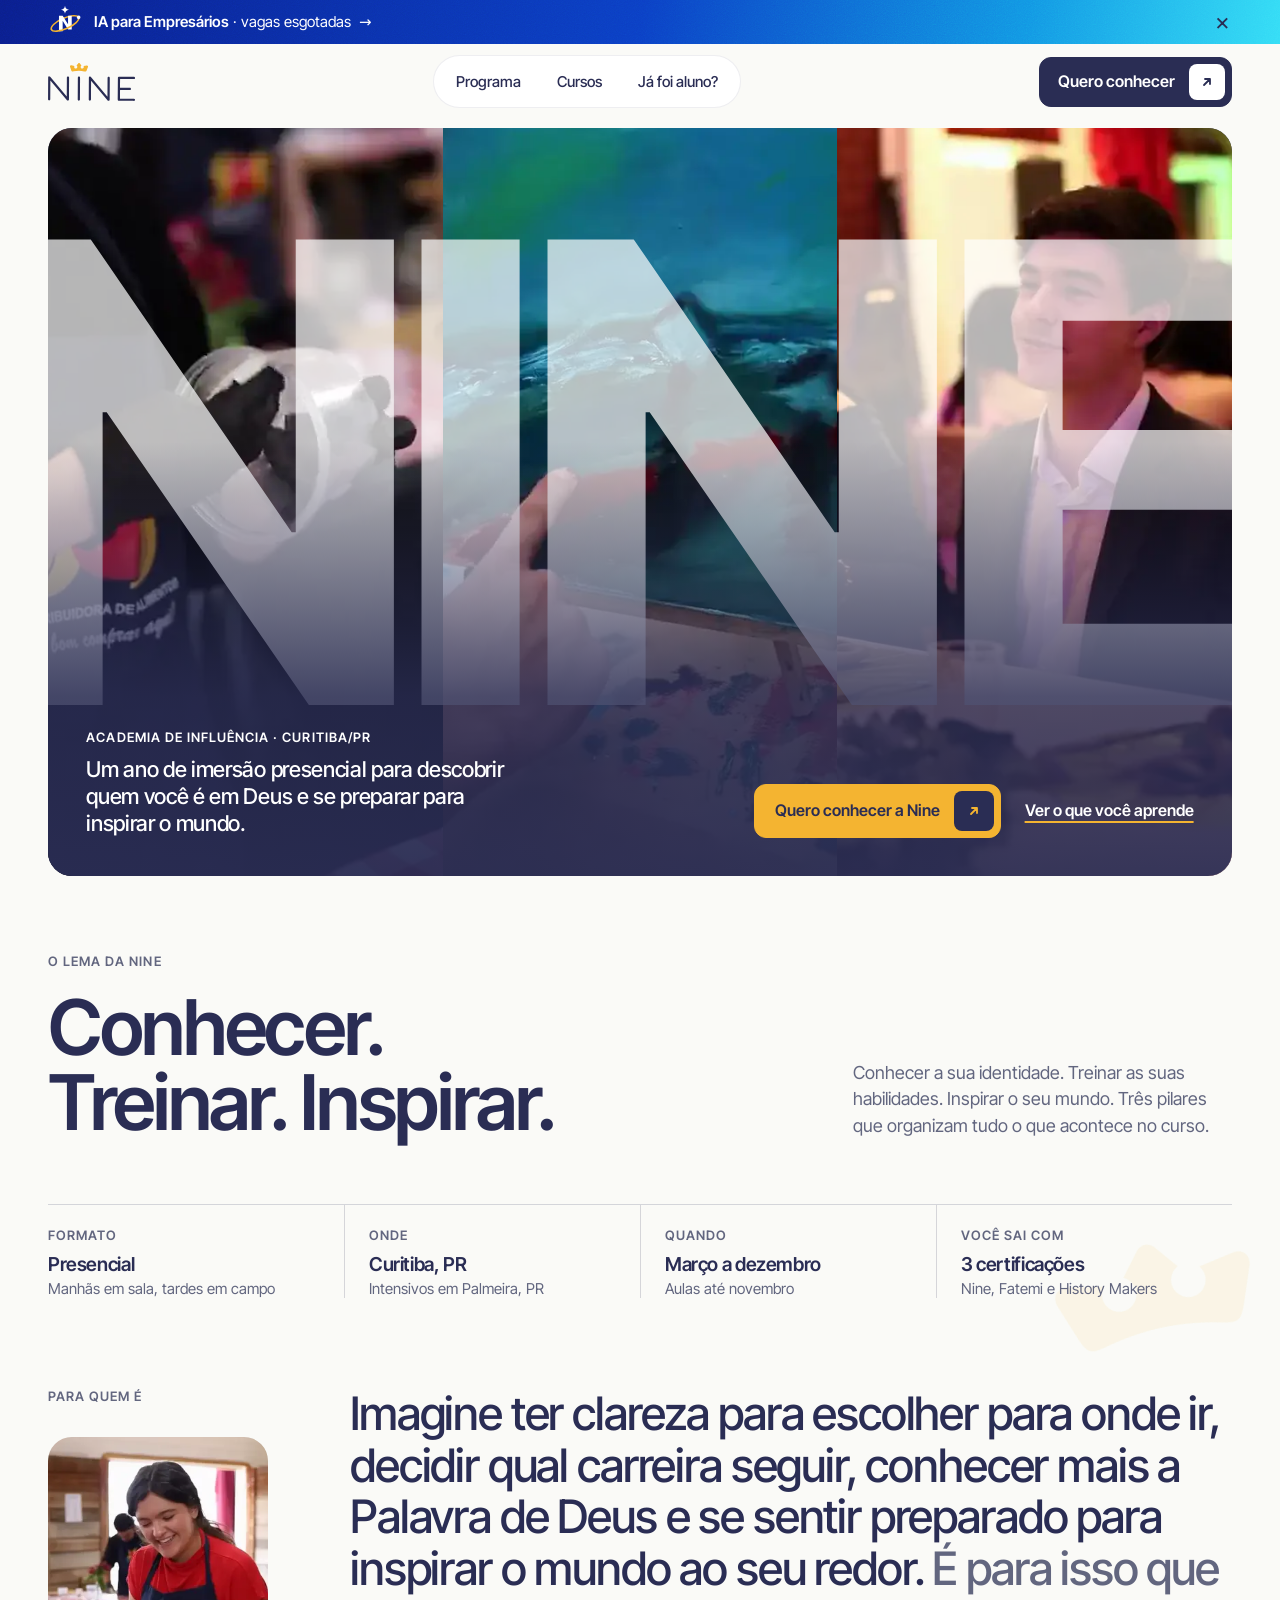
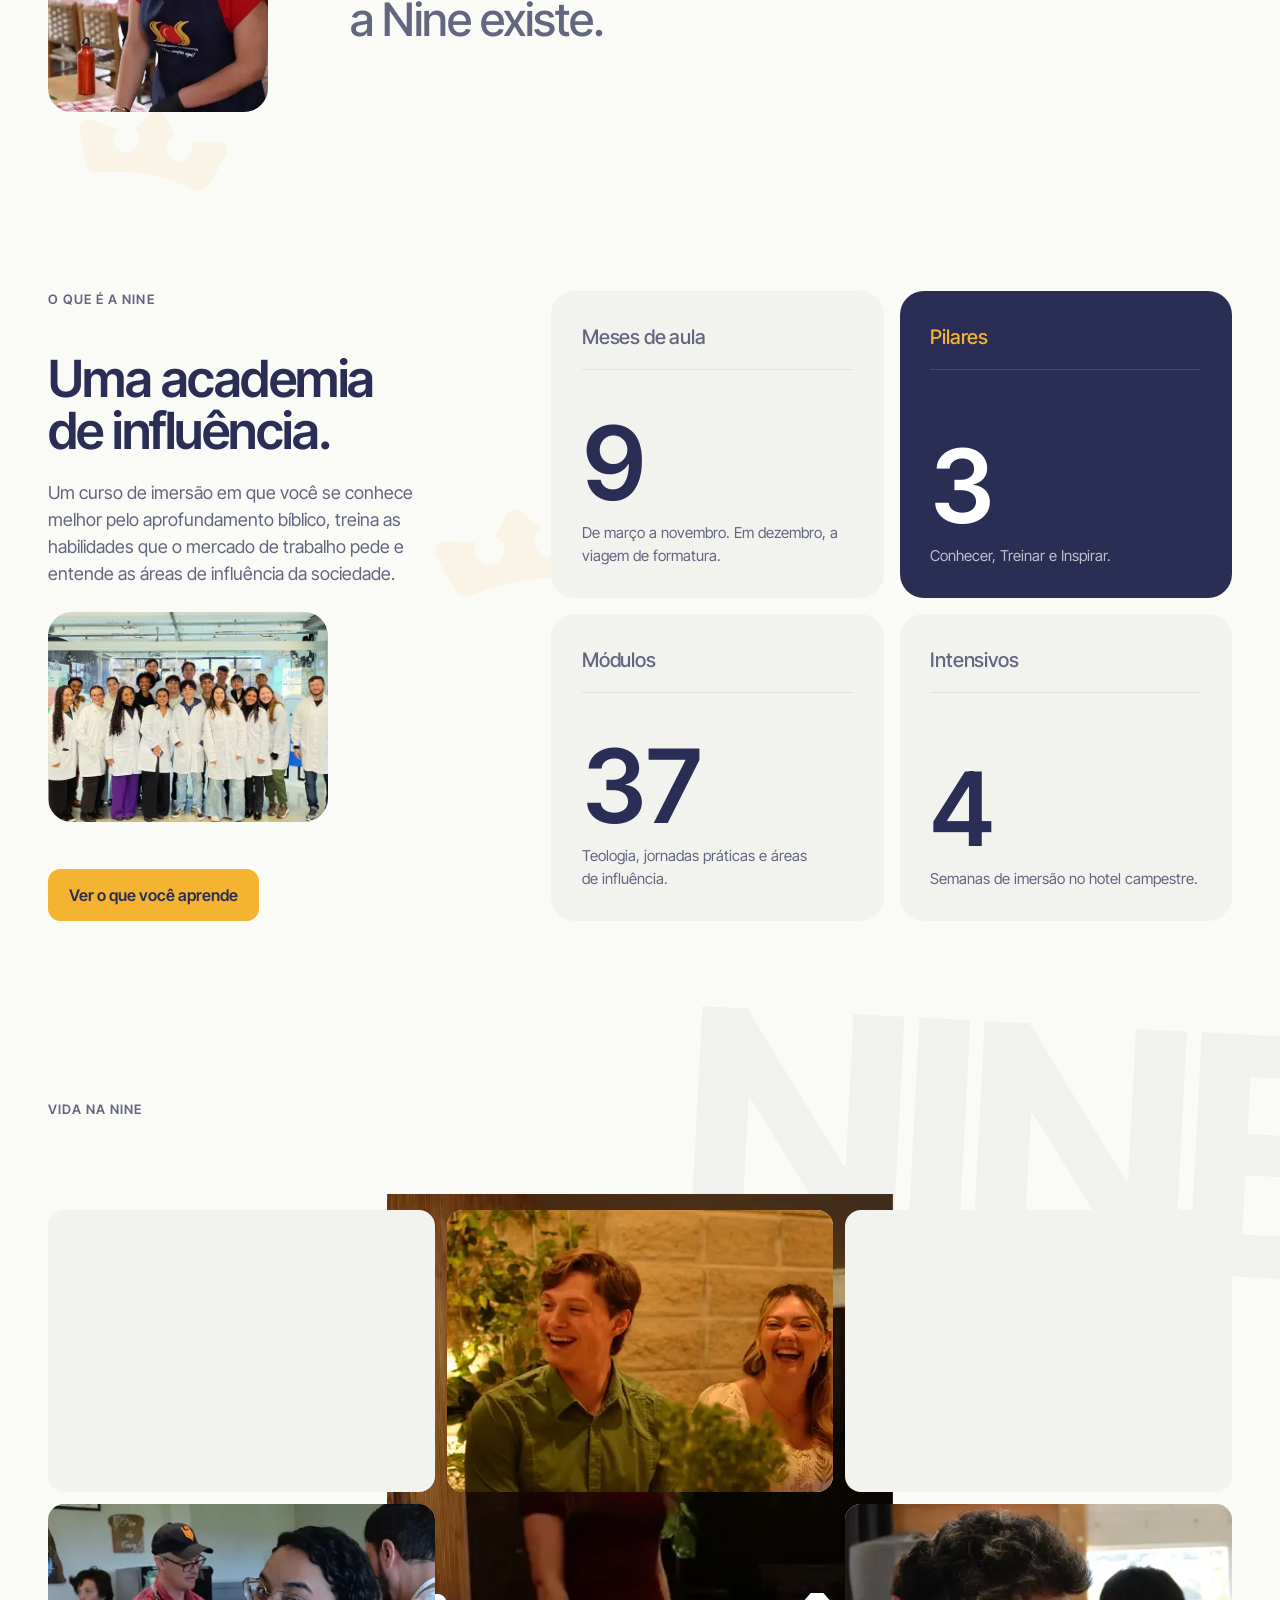
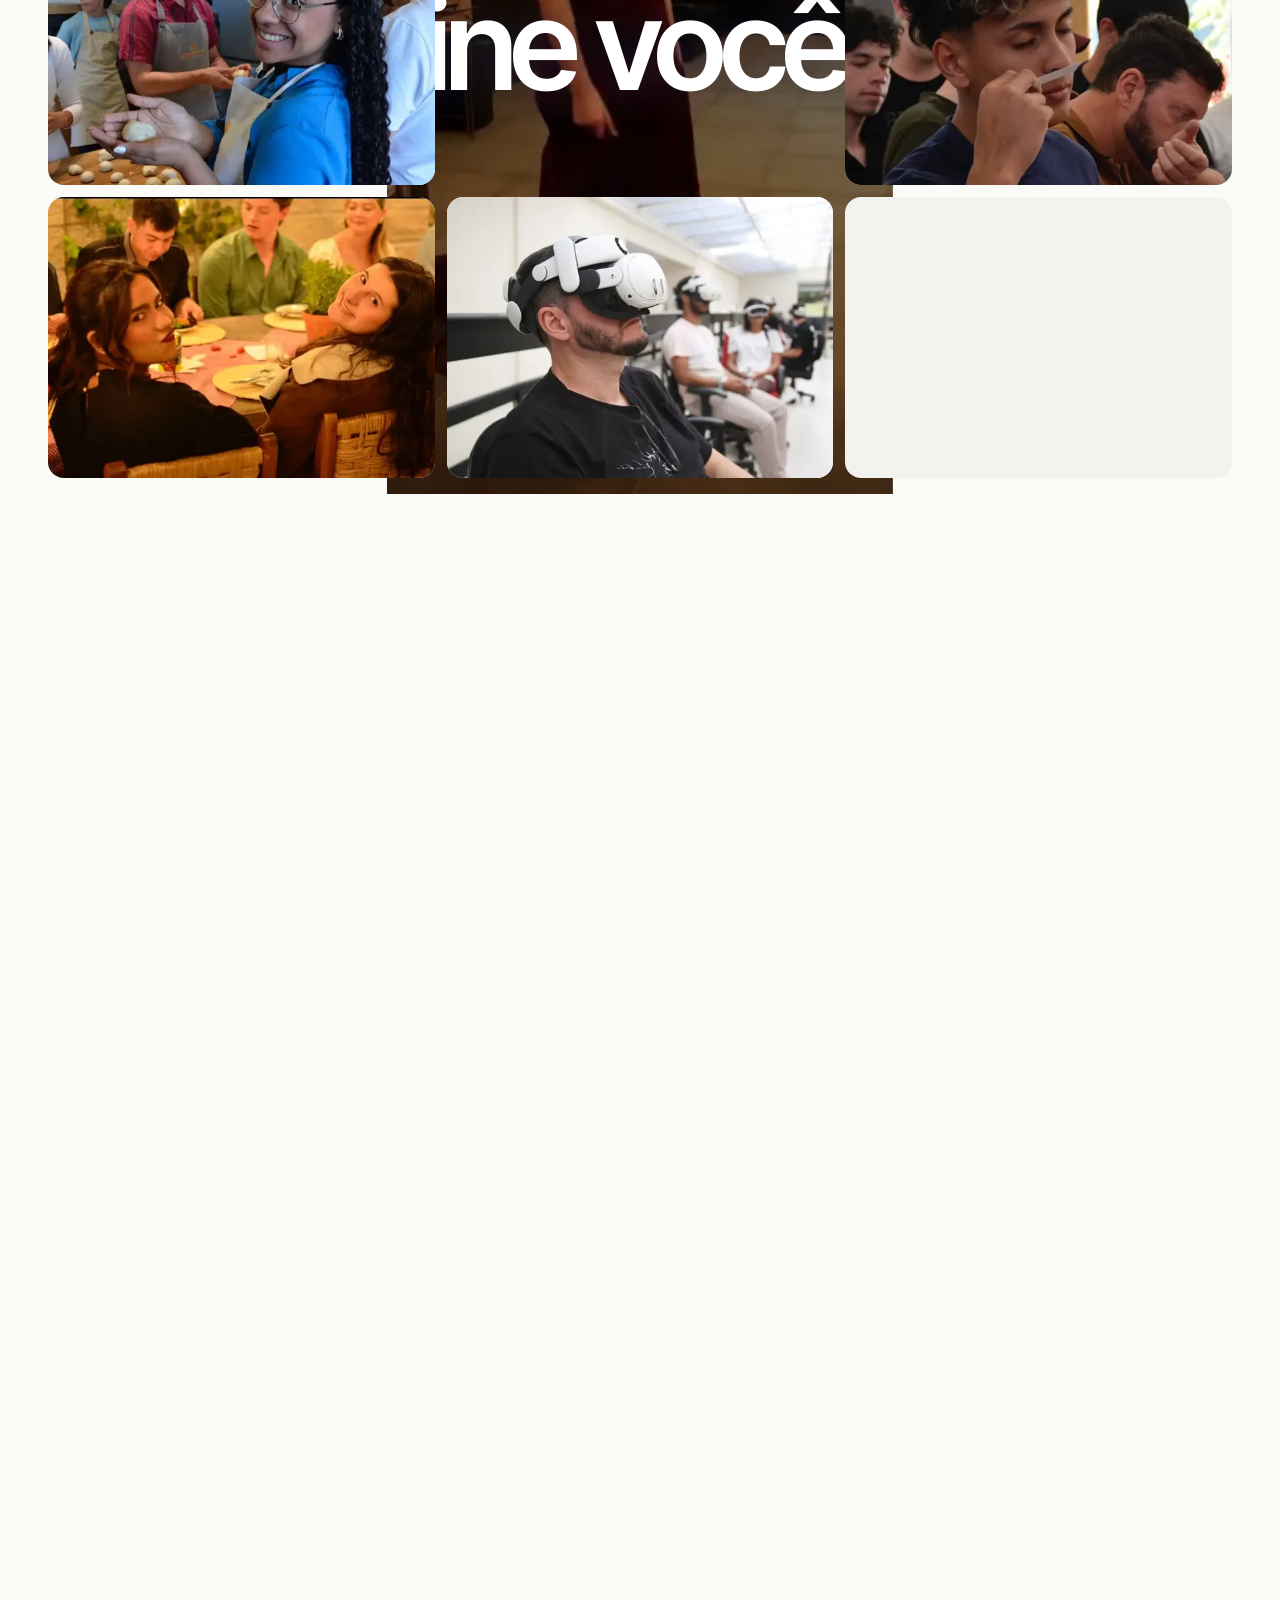
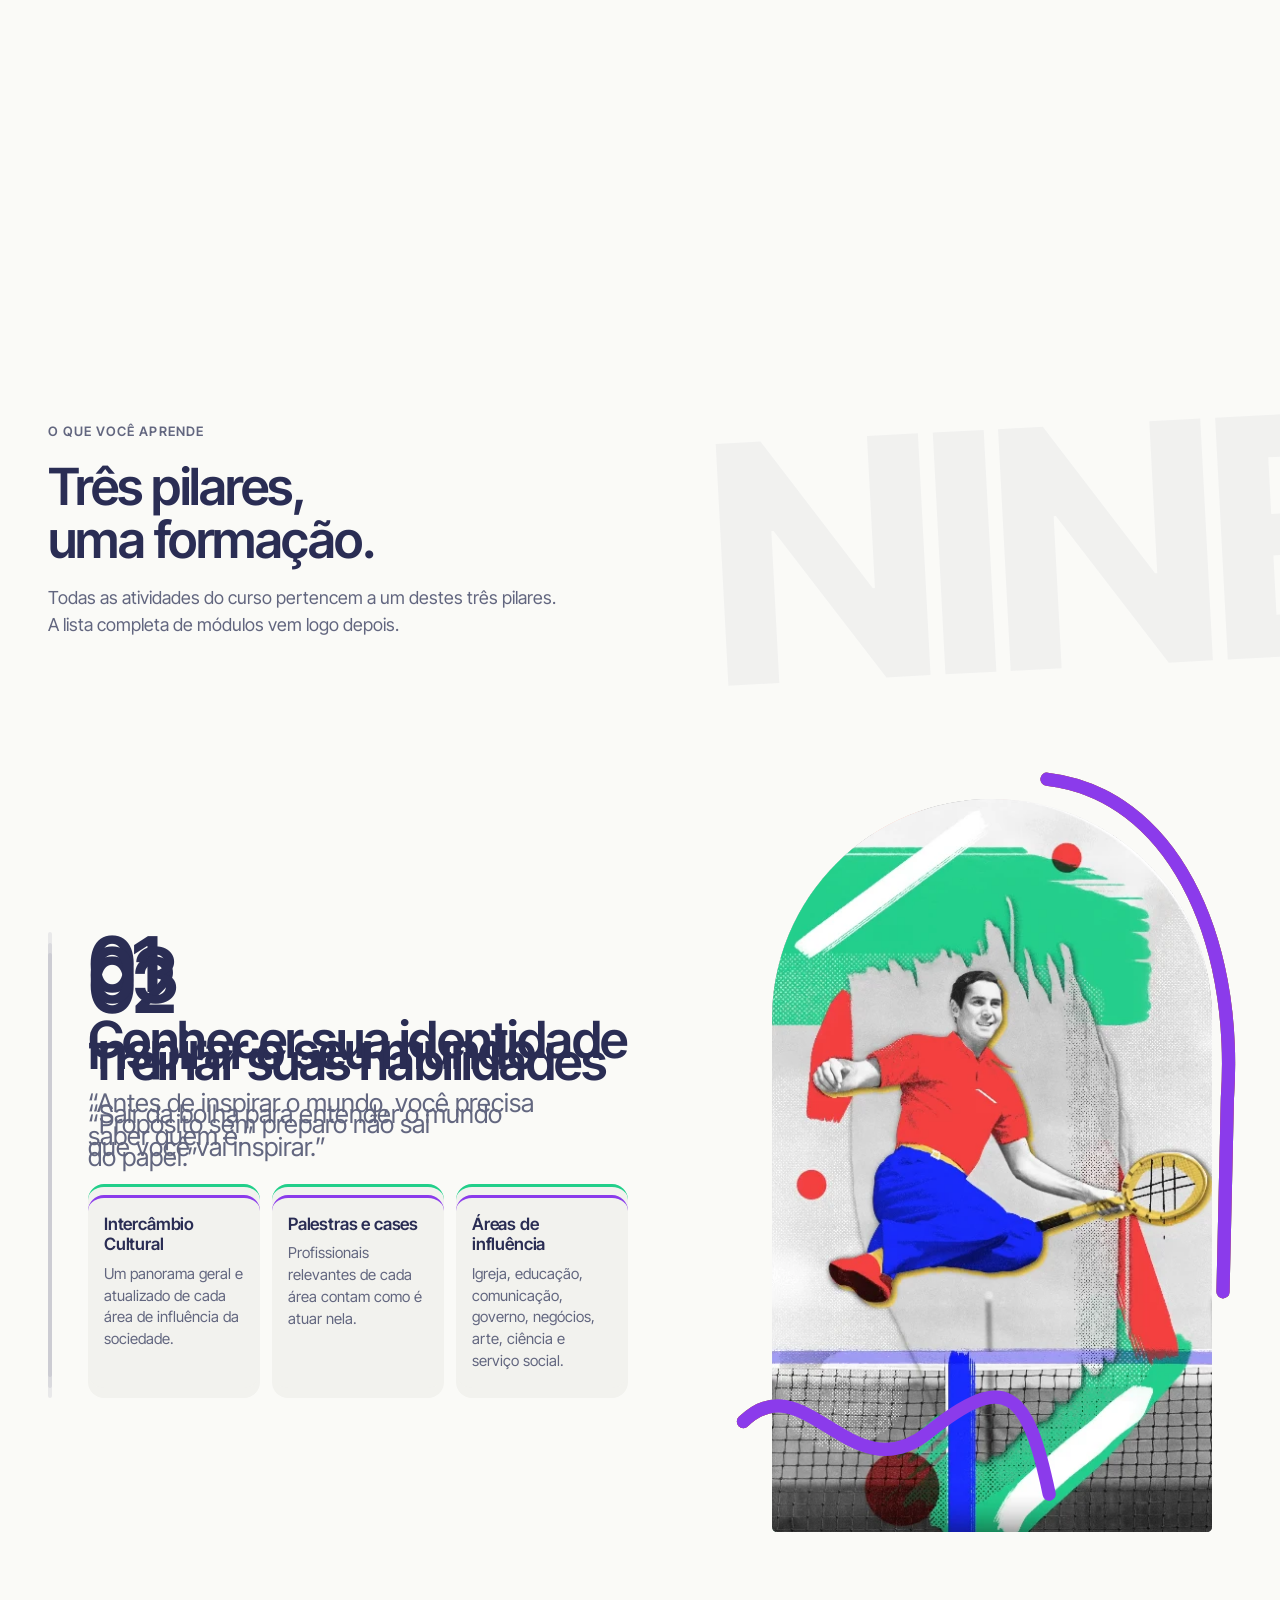
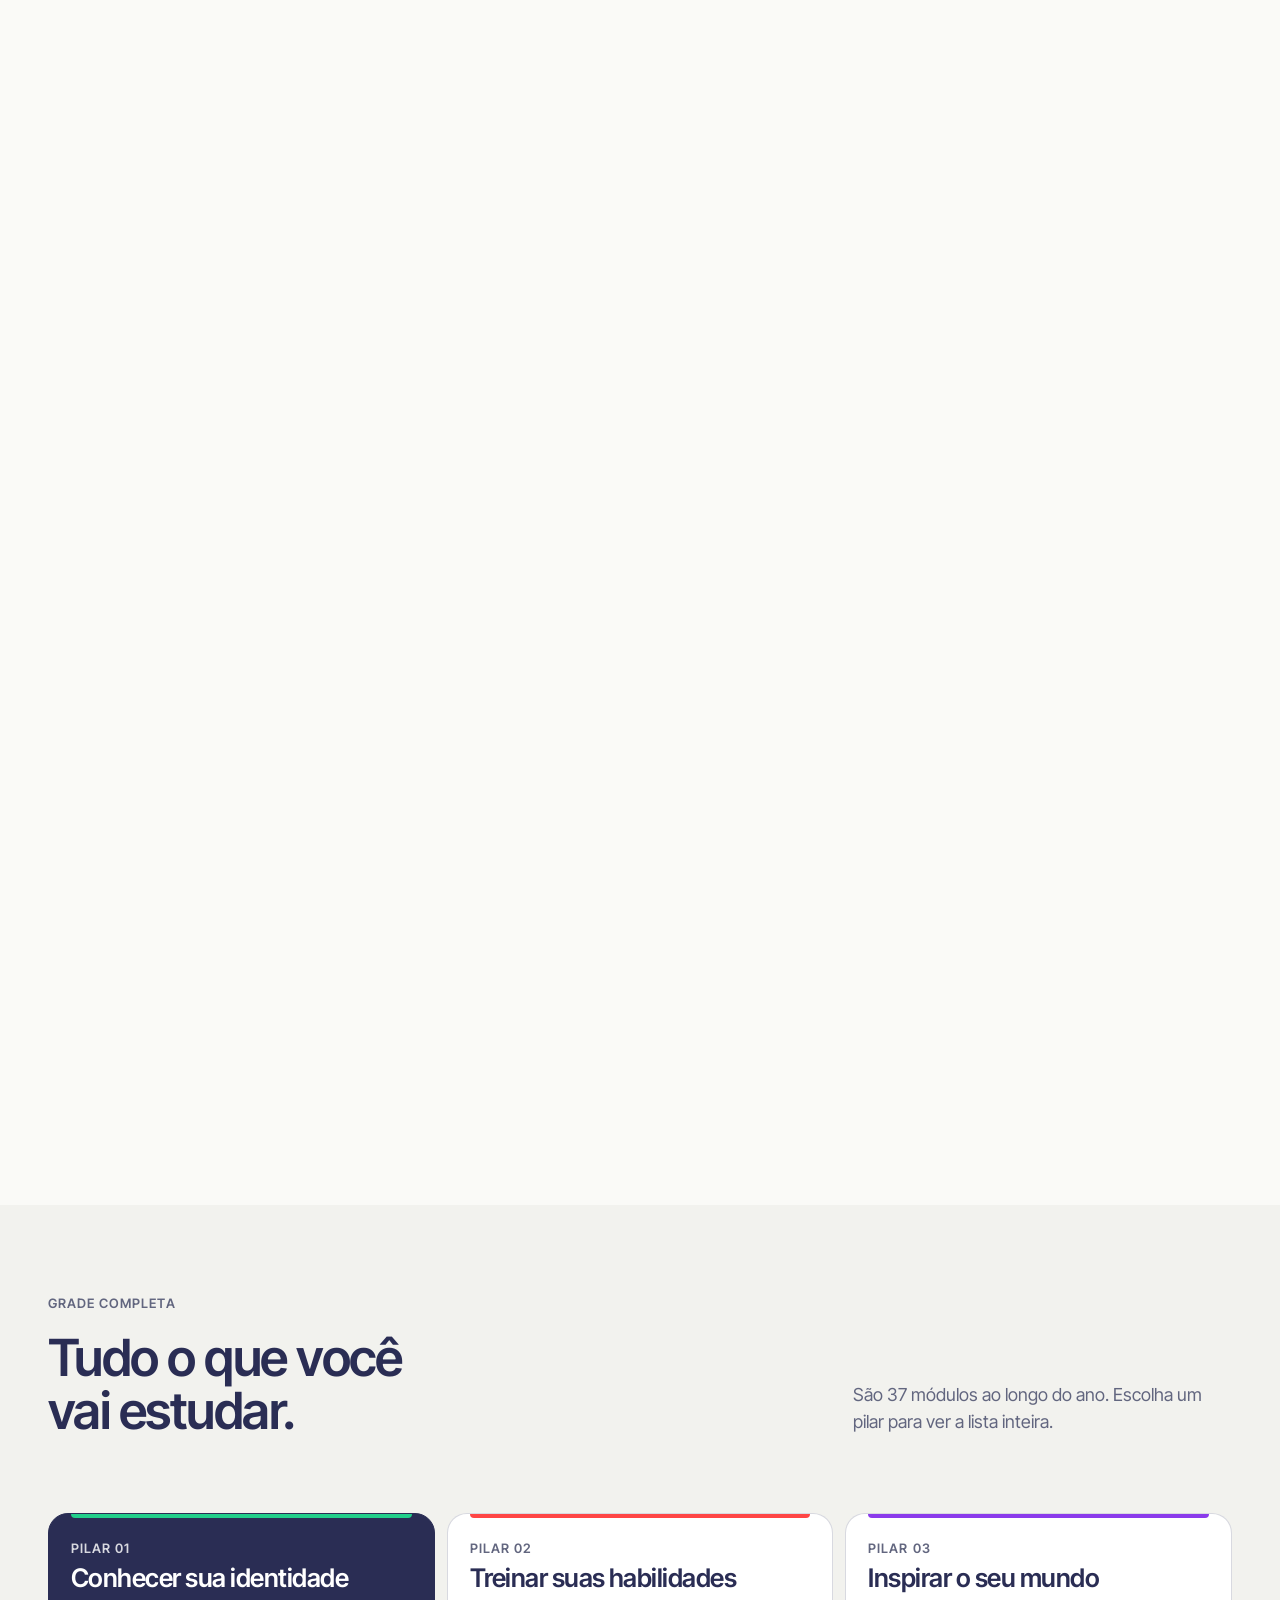
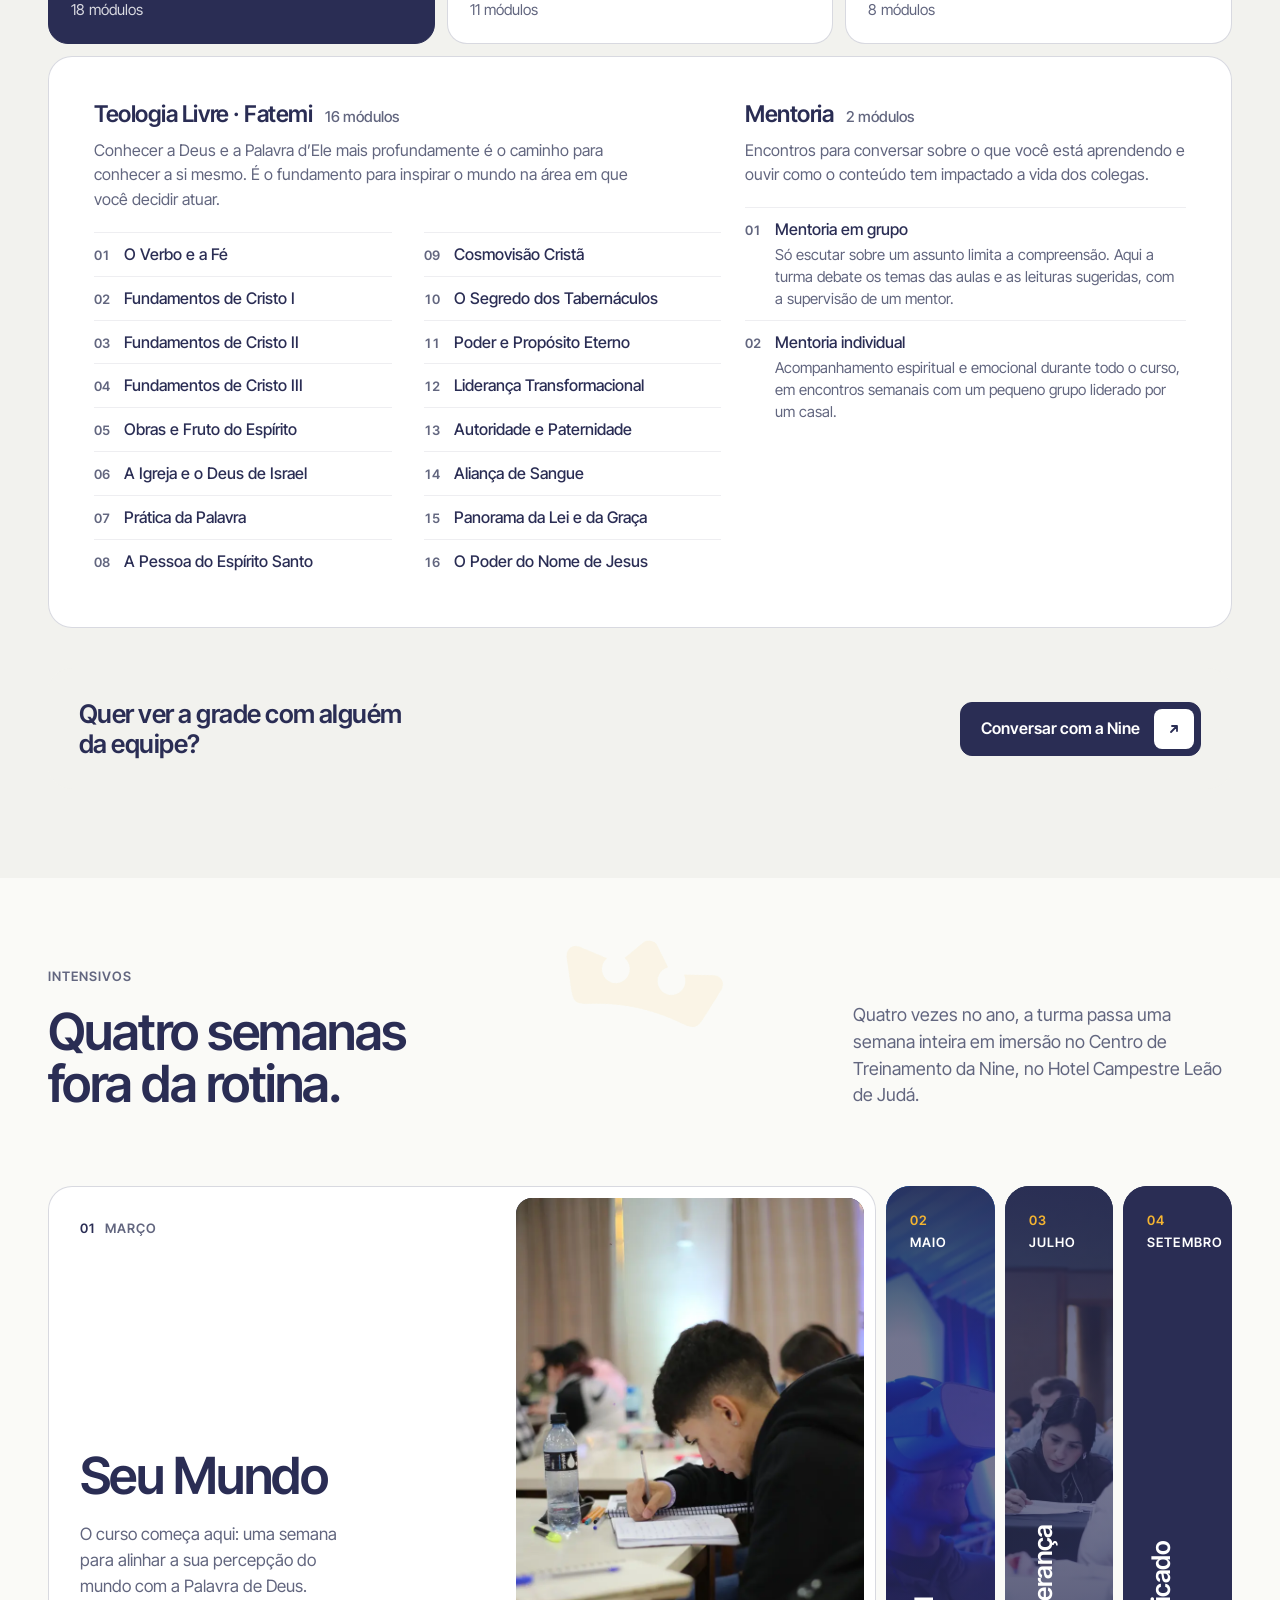
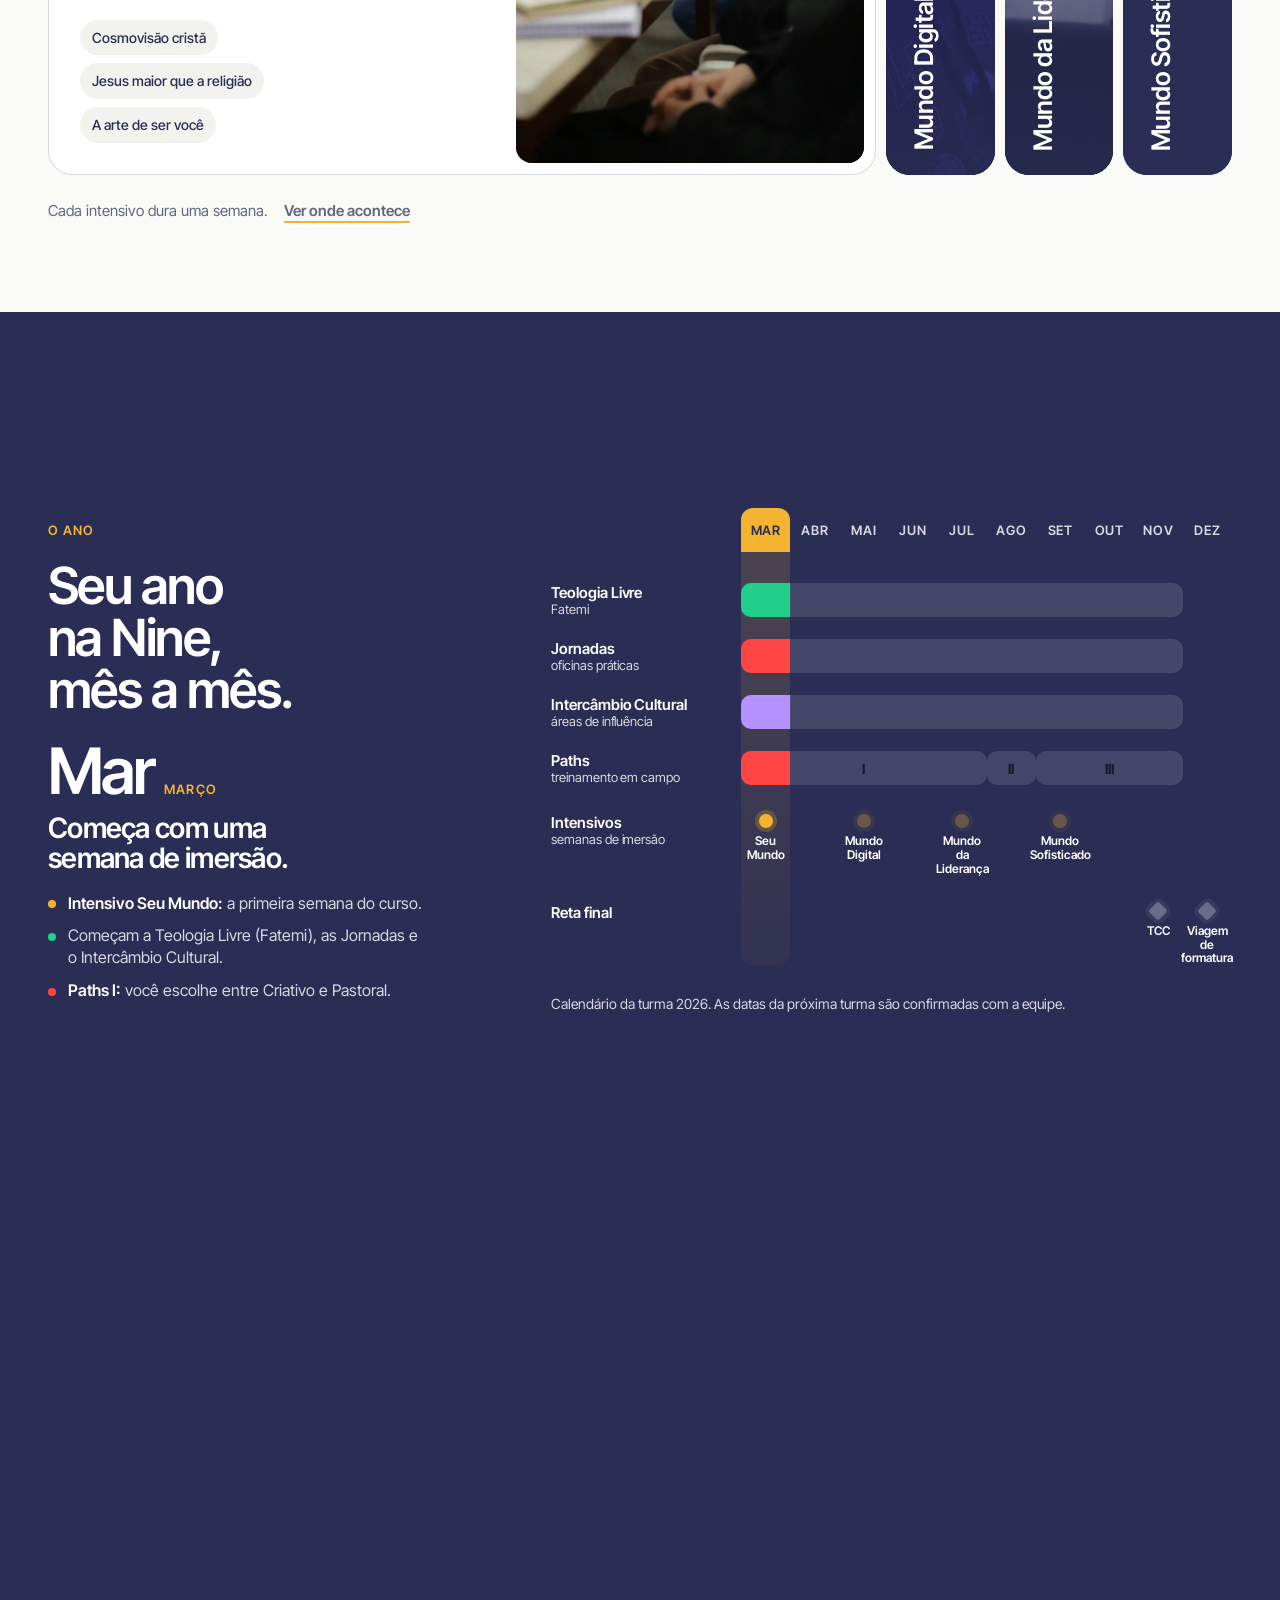
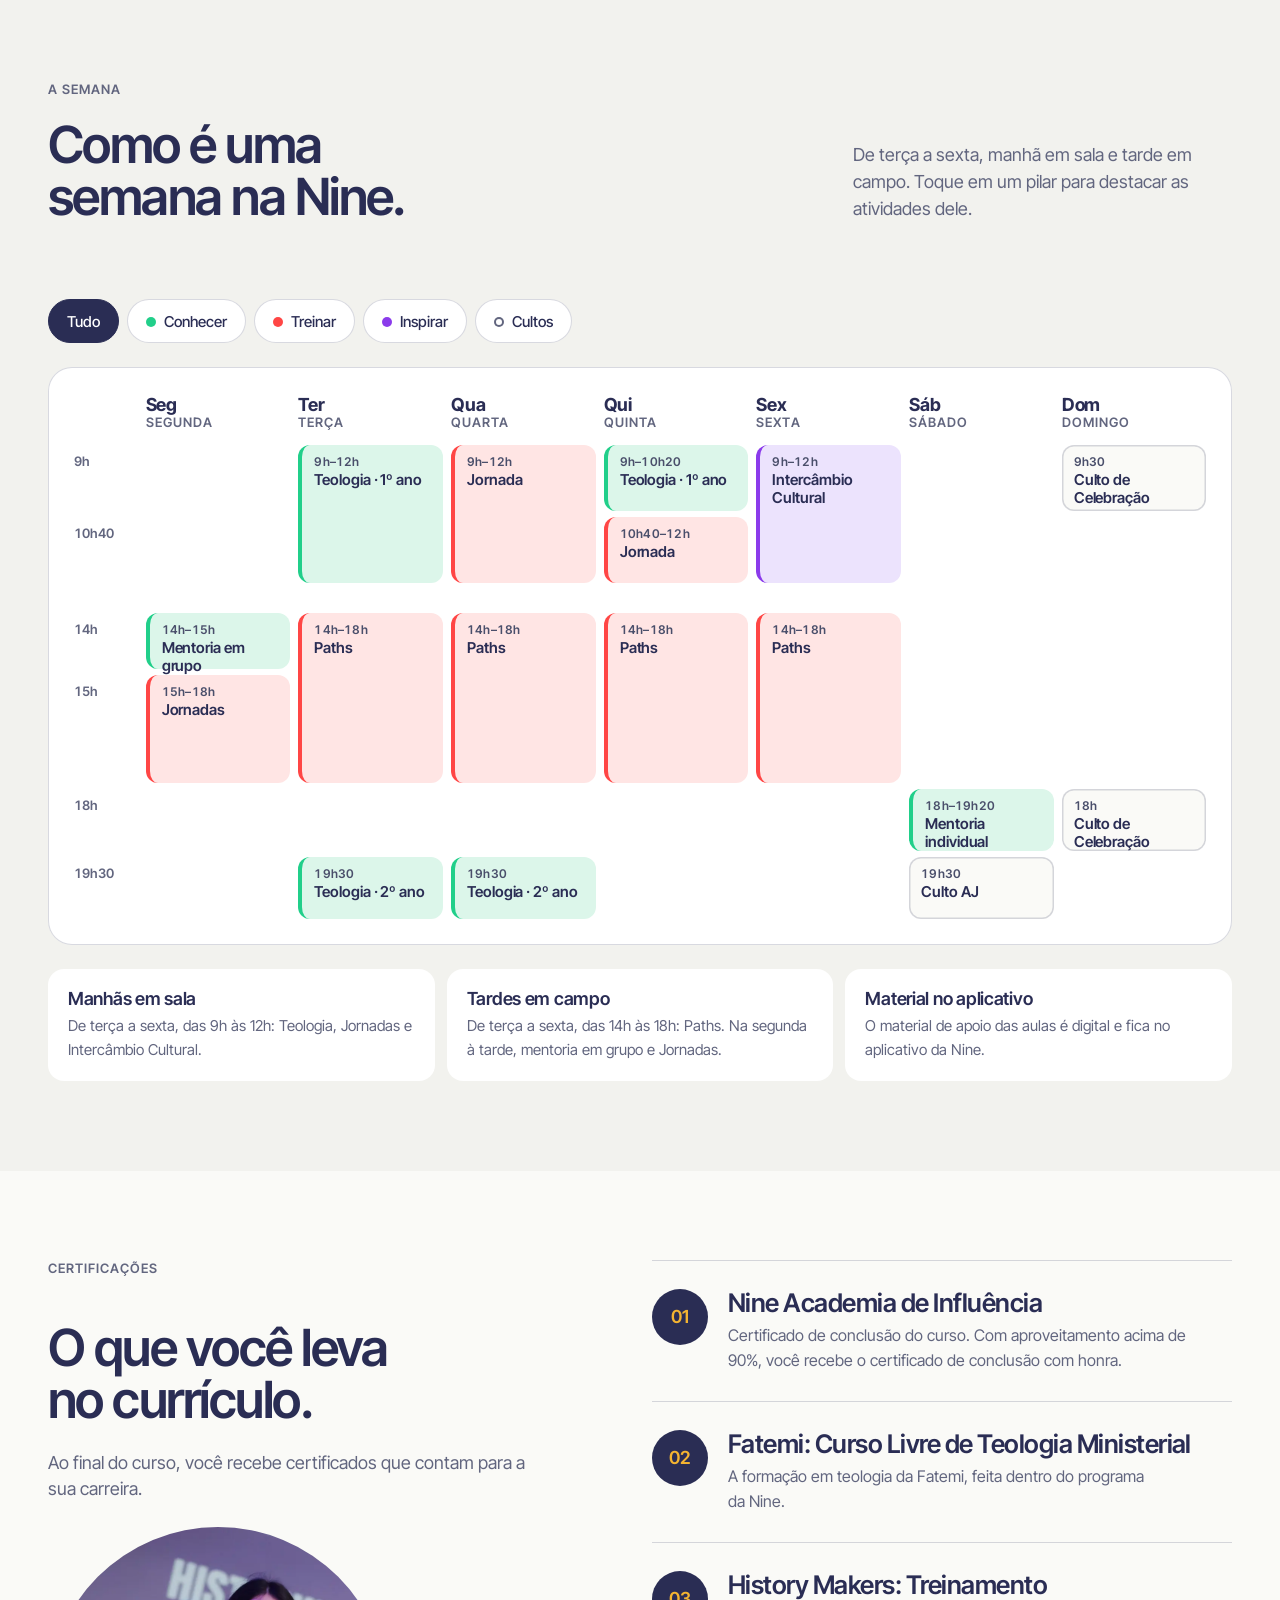
==== commit e9ab194b: "Formulário abre na hora numa janela, telefone fora do site, PDF de entrega sem notas - formulario.js" ====
--- a/index.html
+++ b/index.html
@@ -16,8 +16,9 @@
   <link rel="preload" as="image" href="/assets/video/hero-1.webp" fetchpriority="high">
   <style id="css">:root{--navy:#2A2D54;--navy-90:#353862;--gold:#F4B431;--paper:#FAFAF7;--paper-2:#F2F2EE;--ink:#2A2D54;--ink-muted:#62667F;--line:rgba(42,45,84,.08);--green:#21CF8A;--coral:#FF4645;--violet:#8B3BEB;--blue:#1A2BFA;--lime:#BBEA00;--orange:#FF6A13;--ph:#DCDCE0;--ph-dark:#5E6175;--font:"Inter Tight",system-ui,-apple-system,"Segoe UI",sans-serif;--fs-mega:clamp(5rem,18vw,20rem);--fs-h1:clamp(2.75rem,6vw,5.5rem);--fs-h2:clamp(2rem,4vw,3.5rem);--fs-h3:clamp(1.25rem,2vw,1.75rem);--fs-body:clamp(1rem,1.1vw,1.125rem);--fs-label:.8125rem;--max:1440px;--gutter:24px;--margin:clamp(16px,4vw,48px);--r-card:24px;--r-btn:12px;--r-pill:999px;--r-arc:999px 999px 24px 24px;--space:clamp(96px,14vw,200px);--nav-h:76px}@font-face{font-family:"Inter Tight";font-style:normal;font-weight:400 700;font-display:swap;src:url("/assets/fonts/inter-tight-latin.woff2") format("woff2")}*,*::before,*::after{box-sizing:border-box}*{margin:0}html{scroll-behavior:smooth;scroll-padding-top:var(--nav-h);overflow-y:scroll;-webkit-text-size-adjust:100%}body{font-family:var(--font);font-size:var(--fs-body);line-height:1.55;color:var(--ink);background:var(--paper);-webkit-font-smoothing:antialiased;overflow-x:clip}img,video,svg{display:block;max-width:100%}ul,ol{list-style:none;padding:0}a{color:inherit}button,input,select,textarea{font:inherit;color:inherit}h1,h2,h3,h4{font-weight:600;letter-spacing:-0.03em;line-height:1;text-wrap:balance}h1{font-size:var(--fs-h1);line-height:.98}h2{font-size:var(--fs-h2);line-height:1.02}h3{font-size:var(--fs-h3);line-height:1.1;letter-spacing:-0.02em}p{text-wrap:pretty}[hidden]{display:none !important}:focus-visible{outline:2px solid var(--navy);outline-offset:3px;border-radius:4px}:focus:not(:focus-visible){outline:none}.aplicar :focus-visible,.footer :focus-visible,.menu :focus-visible,.cta-band :focus-visible{outline-color:var(--gold)}@media (prefers-reduced-motion:reduce){html{scroll-behavior:auto}*,*::before,*::after{transition-duration:.01ms !important;animation-duration:.01ms !important}}.sr-only{position:absolute;width:1px;height:1px;padding:0;margin:-1px;overflow:hidden;clip-path:inset(50%);white-space:nowrap;border:0}.a11y-bar a{position:absolute;left:16px;top:-100px;z-index:100;background:var(--navy);color:#fff;padding:12px 16px;border-radius:var(--r-btn)}.a11y-bar a:focus{top:16px}.noscript{padding:12px 16px;background:var(--navy);color:#fff;text-align:center}.crown{display:inline-block;aspect-ratio:214 / 101;background:url("/assets/logo/crown.png") center / contain no-repeat}.container{width:100%;max-width:var(--max);margin-inline:auto;padding-inline:var(--margin)}.grid-12{display:grid;grid-template-columns:repeat(12,minmax(0,1fr));column-gap:var(--gutter)}main{position:relative;z-index:1}.section{padding-block:calc(var(--space) / 2)}.section-head{margin-bottom:clamp(40px,6vw,80px)}.section-head h2{max-width:16ch}.hero,.section{position:relative;overflow-x:clip}.wm-mark{position:absolute;z-index:-1;pointer-events:none;user-select:none}.wm-mark--crown{opacity:.08}.wm-mark--nine::before{content:"NINE"}.wm-mark--nine{font-size:clamp(8rem,26vw,26rem);font-weight:700;letter-spacing:-0.05em;line-height:.8;color:var(--navy);opacity:.04;white-space:nowrap}@media (max-width:767px){.wm-mark--crown{max-width:120px}}.label{font-size:var(--fs-label);font-weight:600;letter-spacing:.08em;text-transform:uppercase;color:var(--ink-muted);line-height:1.3}.label + h1,.label + h2{margin-top:20px}.lead{font-size:clamp(1.0625rem,1.4vw,1.3125rem);line-height:1.5;color:var(--ink-muted)}.muted{color:var(--ink-muted)}.tbc{color:var(--ink-muted);font-size:.875rem;font-weight:500}.tbc--dark{color:rgba(255,255,255,.6)}.tbc-note{margin-top:16px;font-size:.875rem;color:var(--ink-muted)}.ph{position:relative;display:grid;place-items:center;overflow:hidden;aspect-ratio:var(--ar,auto);background:var(--ph);color:#6E7183;border-radius:var(--r-card);font-size:.75rem;font-weight:600;letter-spacing:.06em;text-transform:uppercase;text-align:center}.ph>span{padding:12px;max-width:26ch}.ph--dark{background:var(--ph-dark);color:rgba(255,255,255,.7)}.photo{position:relative;overflow:hidden;aspect-ratio:var(--ar,auto);background:var(--paper-2);border-radius:var(--r-card)}.photo img,.photo video{position:absolute;inset:0;width:100%;height:100%;object-fit:cover}html:has(dialog[open]){overflow:hidden}.btn{display:inline-flex;align-items:center;gap:14px;min-height:52px;padding:6px 6px 6px 20px;background:var(--navy);color:#fff;border:1px solid var(--navy);border-radius:var(--r-btn);font-weight:600;font-size:1rem;text-decoration:none;cursor:pointer;transition:background-color .2s,color .2s}.btn:hover{background:var(--navy-90)}.btn__icon{display:grid;place-items:center;width:40px;height:40px;border-radius:8px;background:#fff;color:var(--navy)}.btn__icon svg{width:16px;height:16px;fill:none;stroke:currentColor;stroke-width:1.8;stroke-linecap:round;stroke-linejoin:round}.btn--ghost{background:var(--gold);color:var(--navy);border-color:var(--gold);padding-right:20px}.btn--ghost:hover{background:#FEC34F;border-color:#FEC34F}.btn--light{background:#fff;color:var(--navy);border-color:#fff}.btn--light:hover{background:var(--paper-2)}.btn--light .btn__icon{background:var(--navy);color:#fff}.btn--gold{background:var(--gold);color:var(--navy);border-color:var(--gold)}.btn--gold:hover{background:#FEC34F}.btn--gold .btn__icon{background:var(--navy);color:var(--gold)}.btn:disabled{opacity:.5;cursor:not-allowed}.btn-row{display:flex;flex-wrap:wrap;gap:12px}.wm{display:inline-flex;align-items:flex-end;font-weight:700;letter-spacing:-0.02em;line-height:1}.wm__i{position:relative}.wm__i .crown{position:absolute;left:50%;bottom:100%;width:.5em;transform:translate(-50%,-.02em)}.top{position:fixed;inset:0 0 auto;z-index:50;transition:transform .45s cubic-bezier(.2,.7,.2,1)}.top.is-compact{transform:translateY(calc(var(--bar-h) * -1))}.top.is-hidden{transform:translateY(-100%)}.nav{height:var(--nav-h);display:flex;align-items:center;background:var(--paper);border-bottom:1px solid transparent;transition:background-color .3s,border-color .3s}.top.is-compact .nav{background:rgba(250,250,247,.72);backdrop-filter:blur(12px);-webkit-backdrop-filter:blur(12px);border-bottom:1px solid var(--line)}.nav__inner{display:flex;align-items:center;justify-content:space-between;gap:16px}.logo{display:block;line-height:0;text-decoration:none;color:var(--navy);border-radius:6px}.logo__svg{display:block;height:38px;width:auto}.nav__pill{position:relative;background:#fff;border:1px solid var(--line);border-radius:var(--r-pill);padding:4px}.nav__pill ul{display:flex}.nav__pill a{display:block;padding:10px 18px;border-radius:var(--r-pill);font-size:.9375rem;font-weight:500;text-decoration:none;color:var(--navy)}.nav__pill a:hover{background:var(--paper-2)}.nav__pill a{position:relative}.nav__pill a[aria-current]::after{content:"";position:absolute;left:50%;bottom:3px;width:5px;height:5px;margin-left:-2.5px;border-radius:50%;background:var(--gold)}.nav__cta{min-height:48px;padding-left:18px}.nav__cta .btn__icon{width:36px;height:36px}.nav__burger{display:none;width:48px;height:48px;border-radius:var(--r-btn);background:var(--navy);border:0;cursor:pointer;place-content:center;gap:6px}.nav__burger span[aria-hidden]{display:block;width:20px;height:2px;background:#fff;border-radius:2px}.menu{position:fixed;inset:0;z-index:60;background:var(--navy);color:#fff;display:flex;flex-direction:column;justify-content:center;padding:var(--margin)}.menu__close{position:absolute;top:14px;right:var(--margin);width:48px;height:48px;background:transparent;border:1px solid rgba(255,255,255,.25);border-radius:var(--r-btn);color:#fff;font-size:1.75rem;line-height:1;cursor:pointer}.menu a{display:block;padding:8px 0;font-size:clamp(2.25rem,10vw,3.5rem);font-weight:600;letter-spacing:-0.03em;text-decoration:none}.menu .menu__apply{color:var(--gold)}@media (max-width:1023px){.nav__pill,.nav__cta{display:none}.nav__burger{display:grid}}.hero{padding-top:calc(var(--bar-h) + var(--nav-h) + 8px)}.hero__card{position:relative;height:calc(88vh - var(--bar-h));min-height:520px;max-height:960px;border-radius:var(--r-card);overflow:hidden;isolation:isolate;color:#fff}.hero__media{position:absolute;inset:-12% 0 0;display:flex;background:var(--navy)}.hero__media video{flex:1 1 0;min-width:0;height:100%;object-fit:cover}@media (max-width:767px){.hero__media video + video{display:none}}.hero__card::after{content:"";position:absolute;inset:0;z-index:2;pointer-events:none;background:linear-gradient(to top,rgba(42,45,84,.94) 0%,rgba(42,45,84,.82) 24%,rgba(42,45,84,0) 58%)}.hero__wordmark{position:absolute;left:50%;top:46%;z-index:1;transform:translate(calc(-50% - .025em),-50%);font-size:clamp(6rem,50vw,48rem);font-weight:700;letter-spacing:-0.05em;line-height:.8;color:rgba(255,255,255,.7);white-space:nowrap;pointer-events:none}.hero__wordmark>span{display:block}.hero__wordmark>span::before{content:"NINE"}.hero__bar{position:absolute;inset:auto 0 0;z-index:3;display:flex;flex-wrap:wrap;align-items:end;justify-content:space-between;gap:24px 40px;padding:clamp(20px,3vw,40px)}.hero__what{max-width:34ch;font-size:clamp(1.125rem,1.7vw,1.5rem);font-weight:500;line-height:1.25;letter-spacing:-0.015em}.hero__what .label{display:block;margin-bottom:10px;color:#fff}.hero__go{display:flex;flex-wrap:wrap;align-items:center;gap:12px 24px}.hero__more{color:#fff;font-weight:600;text-underline-offset:5px;text-decoration-thickness:2px;text-decoration-color:var(--gold)}.hero__card :focus-visible{outline-color:var(--gold)}.hero__text{margin-top:clamp(40px,6vw,80px);row-gap:32px;align-items:end}.hero__head{grid-column:1 / span 7}.hero__side{grid-column:9 / span 4;display:grid;gap:28px}@media (max-width:1023px){.hero__head,.hero__side{grid-column:1 / -1}.hero__card{height:min(88svh,82vw)}}@media (max-width:767px){.hero__card{height:76svh;min-height:500px}.hero__card::after{background:linear-gradient(to top,rgba(42,45,84,.95) 0%,rgba(42,45,84,.88) 46%,rgba(42,45,84,0) 82%)}.hero__wordmark{top:30%}}.manifesto .grid-12{row-gap:32px}.manifesto__aside{grid-column:1 / span 3;display:grid;gap:32px;align-content:start}.manifesto__face{max-width:220px}.manifesto__text{grid-column:4 / -1;font-size:clamp(1.75rem,3.6vw,3.25rem);font-weight:500;line-height:1.12;letter-spacing:-0.025em;color:var(--navy)}@media (max-width:1023px){.manifesto__aside,.manifesto__text{grid-column:1 / -1}.manifesto__aside{grid-template-columns:auto 1fr;align-items:end;gap:16px}.manifesto__aside .label{order:2;padding-bottom:10px;border-bottom:1px solid var(--line-strong)}.manifesto__face{order:1;width:96px}}.zoom{position:relative;display:grid;grid-template-columns:repeat(3,1fr);grid-template-rows:repeat(3,1fr);gap:12px;height:calc(100svh - var(--nav-h) - 32px);min-height:560px;max-height:960px}.zoom__ring{display:contents}.zoom__item,.zoom__center{border-radius:16px}.zoom__item:nth-child(-n+3){grid-row:1}.zoom__item:nth-child(4){grid-area:2 / 1}.zoom__item:nth-child(5){grid-area:2 / 3}.zoom__item:nth-child(n+6){grid-row:3}.zoom__center{grid-area:2 / 2;position:relative;overflow:hidden;background:var(--navy);color:#fff;display:grid;place-items:center}.zoom__center video,.zoom__still{position:absolute;inset:0;width:100%;height:100%;object-fit:cover}.zoom__still{display:none}@media (max-width:1023px){.zoom__center video{display:none}.zoom__still{display:block}.zoom .zoom__center::after{background:linear-gradient(to bottom,rgba(42,45,84,.62),rgba(42,45,84,.5))}}.zoom__center::after{content:"";position:absolute;inset:0;background:rgba(42,45,84,.35)}.zoom__phrase{position:relative;z-index:1;font-size:clamp(1.25rem,2.6vw,2.5rem);font-weight:600;letter-spacing:-0.03em;line-height:1;padding:16px;text-align:center}@media (max-width:1023px){.zoom:not(.is-pinned){display:block;height:auto;min-height:0;max-height:none}.zoom:not(.is-pinned) .zoom__center{aspect-ratio:4 / 5;max-height:80vh;width:100%}.zoom:not(.is-pinned) .zoom__item{aspect-ratio:4 / 3}.zoom:not(.is-pinned) .zoom__phrase{font-size:var(--fs-h1)}.zoom:not(.is-pinned) .zoom__ring{display:flex;gap:12px;margin-top:12px;overflow-x:auto;scroll-snap-type:x mandatory;scrollbar-width:none;margin-inline:calc(var(--margin) * -1);padding-inline:var(--margin);scroll-padding-inline:var(--margin)}.zoom:not(.is-pinned) .zoom__item{flex:0 0 62%;scroll-snap-align:start}}.mural{margin-top:var(--space)}.mural__head{row-gap:16px;align-items:end;margin-bottom:32px}.mural__title{grid-column:1 / span 6;font-size:var(--fs-h2)}.mural__sub{grid-column:8 / -1}.chips{display:flex;flex-wrap:wrap;gap:8px;margin-bottom:32px}.chip{min-height:44px;padding:8px 18px;border-radius:var(--r-pill);background:#fff;border:1px solid var(--line-strong);color:var(--navy);font-size:.9375rem;font-weight:500;cursor:pointer;transition:background-color .2s,color .2s,border-color .2s}.chip:hover{border-color:var(--navy)}.chip[aria-pressed="true"]{background:var(--navy);border-color:var(--navy);color:#fff}.masonry{columns:4;column-gap:16px}.masonry li{break-inside:avoid;margin-bottom:16px}.masonry figure{position:relative}.mural__open{display:block;width:100%;padding:0;border:0;background:var(--paper-2);border-radius:16px;overflow:hidden;cursor:zoom-in}.mural__open img{width:100%;height:auto;transition:transform .6s cubic-bezier(.2,.7,.2,1)}.masonry figcaption{margin-top:8px;font-size:.875rem;color:var(--ink-muted)}@media (hover:hover) and (pointer:fine){.masonry figcaption{position:absolute;left:8px;right:8px;bottom:8px;margin:0;padding:8px 12px;border-radius:10px;background:rgba(42,45,84,.82);color:#fff;opacity:0;transform:translateY(8px);transition:opacity .3s,transform .3s;pointer-events:none}.masonry figure:hover figcaption,.masonry figure:focus-within figcaption{opacity:1;transform:none}.masonry figure:hover img{transform:scale(1.05)}}.mural__more{display:flex;justify-content:center;margin-top:32px}@media (max-width:1023px){.masonry{columns:3}.mural__title,.mural__sub{grid-column:1 / -1}}@media (max-width:767px){.masonry{columns:2;column-gap:12px}.masonry li{margin-bottom:12px}.chips{flex-wrap:nowrap;overflow-x:auto;margin-inline:calc(var(--margin) * -1);padding-inline:var(--margin);scrollbar-width:none}.chip{flex:none}}.reels{margin-top:var(--space)}.reels__track{display:flex;align-items:center;gap:16px;overflow-x:auto;scroll-snap-type:x mandatory;scrollbar-width:none;margin-inline:calc(var(--margin) * -1);padding:8px var(--margin)}.reels__track li{flex:0 0 clamp(180px,17vw,240px);scroll-snap-align:center}.reels__track li.is-active{flex-basis:clamp(220px,21vw,300px)}.reels__track li{position:relative}video{background-color:var(--navy);background-size:cover;background-position:center;background-repeat:no-repeat}.reel{display:block;width:100%;aspect-ratio:9 / 16;object-fit:cover;border-radius:20px}.reels__track li::after{content:"";position:absolute;inset:0;border-radius:20px;background:var(--navy);opacity:.5;pointer-events:none;transition:opacity .4s}.reels__track li.is-active::after{opacity:0}.reel__pick{position:absolute;inset:0;border:0;background:none;border-radius:20px;cursor:pointer}.reels__track li.is-active .reel__pick{display:none}.reel__sound{position:absolute;right:12px;bottom:12px;width:44px;height:44px;border-radius:50%;border:0;background:rgba(42,45,84,.82);color:#fff;cursor:pointer;display:grid;place-items:center}.reel__sound svg{width:20px;height:20px;fill:none;stroke:currentColor;stroke-width:1.8;stroke-linecap:round;stroke-linejoin:round}.reel__sound .on,.reel__sound[aria-pressed="true"] .off{display:none}.reel__sound[aria-pressed="true"] .on{display:block}.reels__track li:not(.is-active) .reel__sound{display:none}.reels__more{margin-top:32px;text-align:center;font-size:var(--fs-h3);font-weight:500;letter-spacing:-0.02em}.reels__more a{font-weight:700;text-decoration-color:var(--gold);text-decoration-thickness:3px;text-underline-offset:6px}@media (min-width:1024px){.reels__track{overflow:visible}.reels__track li{flex:1 1 0}.reels__track li.is-active{flex:1.3 1 0}}@media (max-width:767px){.reels__track li{flex-basis:64%}.reels__track li.is-active{flex-basis:64%}}.cta-band{position:relative;background:var(--navy);color:#fff;overflow:hidden;isolation:isolate}.cta-band__bg{position:absolute;inset:0;z-index:-1;width:100%;height:100%;object-fit:cover;opacity:.22}.cta-band__inner{display:flex;flex-wrap:wrap;align-items:end;justify-content:space-between;gap:32px;padding-block:clamp(96px,12vw,180px)}.cta-band h2{font-size:var(--fs-h1);max-width:14ch}.numeros .grid-12{row-gap:40px}.numeros__aside{grid-column:1 / span 4;display:flex;flex-direction:column;gap:24px}.numeros__aside h2{max-width:12ch}.numeros__face{max-width:280px}.numeros__foot{margin-top:auto;display:grid;gap:28px;justify-items:start}.numeros__cards{grid-column:6 / -1;display:grid;grid-template-columns:1fr 1fr;gap:16px}.stat{display:flex;flex-direction:column;min-height:clamp(240px,24vw,320px);padding:clamp(20px,2.4vw,32px);background:var(--paper-2);border-radius:var(--r-card)}.stat__label{padding-bottom:16px;border-bottom:1px solid var(--line);font-size:1.25rem;font-weight:500;color:var(--ink-muted);letter-spacing:-0.01em}.stat__num{font-variant-numeric:tabular-nums;margin-top:auto;font-size:clamp(4rem,8vw,7rem);font-weight:600;letter-spacing:-0.05em;line-height:.9}.stat__note{margin-top:12px;font-size:.9375rem;color:var(--ink-muted)}.stat__num [data-count]{display:inline-block;min-width:2ch}.stat--navy{background:var(--navy);color:#fff}.stat--navy .stat__label{color:var(--gold);border-color:rgba(255,255,255,.12)}.stat--navy .stat__note{color:rgba(255,255,255,.7)}@media (max-width:1023px){.numeros__aside,.numeros__cards{grid-column:1 / -1}.numeros__face{max-width:240px}}@media (max-width:479px){.numeros__cards{gap:10px}.stat{min-height:200px;padding:18px}.stat__label{font-size:1rem}.stat__note{font-size:.875rem}}.pilar{display:grid;grid-template-columns:repeat(12,minmax(0,1fr));column-gap:var(--gutter);row-gap:48px;align-items:center;padding-block:clamp(48px,7vw,100px);border-top:1px solid var(--line)}.pilar__text{grid-column:1 / span 6}.pilar__media{grid-column:8 / -1}.pilar__num{font-size:clamp(4rem,9vw,8rem);font-weight:600;letter-spacing:-0.05em;line-height:.85;color:var(--navy)}.pilar h3{margin-top:24px;font-size:var(--fs-h2);line-height:1.02;letter-spacing:-0.03em}.pilar__quote{margin-top:20px;font-size:var(--fs-h3);line-height:1.3;color:var(--ink-muted);max-width:30ch}.pilar__bar{display:block;width:64px;height:4px;margin-top:32px;border-radius:4px;background:var(--accent)}.pilar__items{margin-top:32px;display:grid;grid-template-columns:repeat(3,1fr);gap:12px}.pilar__items li{padding:20px;background:var(--paper-2);border-radius:16px;border-top:3px solid var(--accent)}.pilar__items h4{font-size:1.0625rem;letter-spacing:-0.01em;line-height:1.2}.pilar__items p{margin-top:8px;font-size:.9375rem;line-height:1.45;color:var(--ink-muted)}.pilar__media{position:relative;max-width:480px;width:100%;margin-inline:auto}.arc{aspect-ratio:3 / 5;border-radius:var(--r-arc);overflow:hidden;background:var(--paper-2)}.arc img{width:100%;height:100%;object-fit:cover}.brush{position:absolute;inset:0;overflow:visible;pointer-events:none}.brush path{fill:none;stroke:var(--accent);stroke-width:12;stroke-linecap:round;stroke-linejoin:round}@media (max-width:1199px){.pilar__items{grid-template-columns:1fr}}@media (max-width:1023px){.pilar__text,.pilar__media{grid-column:1 / -1}.pilar__media{order:-1}.pilar__media{max-width:400px;width:calc(100% - 24px);margin-inline:12px 0}}.faq .grid-12{row-gap:40px}.faq__head{grid-column:1 / span 4;display:grid;gap:20px;align-content:start}.faq__face{max-width:200px;margin-top:12px}.faq__list{grid-column:6 / -1;border-top:1px solid rgba(42,45,84,.14)}.faq details{border-bottom:1px solid rgba(42,45,84,.14);overflow:hidden}.faq summary{display:flex;justify-content:space-between;align-items:center;gap:24px;padding:24px 0;font-size:clamp(1.0625rem,1.5vw,1.375rem);font-weight:600;letter-spacing:-0.015em;line-height:1.25;cursor:pointer;list-style:none}.faq summary::-webkit-details-marker{display:none}.faq summary:focus-visible{outline-offset:-4px;border-radius:12px}.faq details[open] summary{padding-bottom:12px}.faq summary::after{content:"+";flex:none;display:grid;place-items:center;width:36px;height:36px;border-radius:50%;border:1px solid rgba(42,45,84,.2);font-weight:400;font-size:1.25rem}.faq details[open] summary::after{content:"−";background:var(--navy);color:#fff;border-color:var(--navy)}.faq details p{padding:0 48px 28px 0;line-height:1.6}@media (max-width:1023px){.faq__head,.faq__list{grid-column:1 / -1}.faq__face{display:none}}.aplicar{position:relative;z-index:1;background:var(--navy);color:#fff;padding-block:var(--space)}.aplicar .grid-12{row-gap:48px}.aplicar__head{grid-column:1 / span 5;align-self:start}.aplicar__crown{display:block;width:72px;margin-bottom:28px}.aplicar h2{font-size:var(--fs-h1);max-width:10ch}.aplicar .lead{margin-top:24px;color:rgba(255,255,255,.78);max-width:36ch}.aplicar .tbc{display:block;margin-top:12px}.footer{position:relative;z-index:1;background:var(--navy);color:#fff;overflow:hidden;border-top:1px solid rgba(255,255,255,.08)}.footer__cols{display:grid;grid-template-columns:1.2fr 1fr 1.4fr 1fr;gap:40px 32px;padding-top:72px}.footer__title{font-size:var(--fs-label);font-weight:600;letter-spacing:.08em;text-transform:uppercase;color:var(--gold);margin-bottom:16px}.footer li + li{margin-top:8px}.footer a{text-decoration:none;color:rgba(255,255,255,.85)}.footer a:hover{color:#fff;text-decoration:underline}.footer__copy{margin-top:64px;font-size:.875rem;color:rgba(255,255,255,.6)}.footer__wm{display:flex;justify-content:center;margin:72px 0 0;padding:0;line-height:0;color:#fff}.footer__wm svg{display:block;width:clamp(260px,56vw,820px);height:auto}@media (max-width:767px){.footer__wm svg{width:min(80vw,340px)}}@media (max-width:767px){.footer__cols{grid-template-columns:1fr 1fr}}html.lenis,html.lenis body{height:auto}html.lenis.lenis-smooth{scroll-behavior:auto !important}.lenis.lenis-smooth [data-lenis-prevent]{overscroll-behavior:contain}.lenis.lenis-stopped{overflow:clip}.pilares.is-pinned .pilares__stage{position:relative;height:100svh}.pilares.is-pinned .pilar{position:absolute;inset:0;border-top:0;padding-block:32px}.pilares.is-pinned .pilar__text{position:relative;padding-left:40px}.pilares.is-pinned .pilar__num{font-size:clamp(3.5rem,6vw,6rem)}.pilares.is-pinned .pilar h3{margin-top:16px}.pilares.is-pinned .pilar__bar{position:absolute;left:0;top:0;width:4px;height:100%;margin:0;background:var(--line);overflow:hidden}.pilares.is-pinned .pilar__bar::after{content:"";position:absolute;inset:0;background:var(--accent);transform:scaleY(var(--p,0));transform-origin:top}.pilares.is-pinned .pilar__items{grid-template-columns:repeat(3,1fr)}.pilares.is-pinned .pilar__items li{padding:16px}.pilares.is-pinned .pilar__media{max-width:min(440px,calc((100svh - 64px) * .6))}.cursor{position:fixed;left:0;top:0;z-index:95;pointer-events:none;width:72px;height:72px;margin:-36px 0 0 -36px;border-radius:50%;background:#fff;mix-blend-mode:difference;display:grid;place-items:center}.cursor span{font-size:.875rem;font-weight:600;color:#000;opacity:0}.lightbox{width:100%;height:100%;max-width:none;max-height:none;margin:0;padding:0;border:0;background:rgba(25,27,53,.96);color:#fff;overscroll-behavior:contain}.lightbox::backdrop{background:rgba(25,27,53,.6)}.lightbox[open]{display:grid;place-items:center}.lightbox__fig{display:grid;gap:12px;justify-items:center;padding:72px 16px 32px;touch-action:pan-y}.lightbox__fig img{max-width:min(92vw,1200px);max-height:78vh;width:auto;height:auto;border-radius:12px}.lightbox__fig figcaption{font-size:.9375rem;color:rgba(255,255,255,.8);text-align:center}.lightbox__btn{position:absolute;width:52px;height:52px;border-radius:50%;border:1px solid rgba(255,255,255,.25);background:rgba(255,255,255,.08);color:#fff;font-size:1.375rem;cursor:pointer}.lightbox__btn:hover{background:rgba(255,255,255,.16)}.lightbox__btn:focus-visible{outline:2px solid var(--gold);outline-offset:3px}.lightbox__close{top:16px;right:16px;font-size:1.75rem}.lightbox__prev,.lightbox__next{top:50%;transform:translateY(-50%)}.lightbox__prev{left:16px}.lightbox__next{right:16px}@media (max-width:767px){.lightbox__prev,.lightbox__next{top:auto;bottom:16px;transform:none}}.cta-float{position:fixed;right:24px;bottom:24px;z-index:40;display:inline-flex;align-items:center;gap:6px;min-height:52px;padding:12px 22px;background:var(--navy);color:#fff;border-radius:var(--r-pill);text-decoration:none;font-size:.9375rem;box-shadow:0 12px 32px rgba(42,45,84,.25),inset 0 0 0 1px rgba(255,255,255,.22);opacity:0;visibility:hidden;transform:translateY(16px);transition:opacity .3s,transform .3s,visibility .3s}.cta-float strong{color:var(--gold);font-weight:600}.cta-float span{color:rgba(255,255,255,.85)}.cta-float.is-on{opacity:1;visibility:visible;transform:none}.cta-float:focus-visible{outline-color:var(--gold)}@media (max-width:767px){.cta-float{left:0;right:0;bottom:0;justify-content:center;border-radius:0;padding-bottom:16px}}.zoom.is-pinned{height:100svh;max-height:none;padding-block:16px}.zoom.is-pinned::before{content:"";position:absolute;top:0;bottom:0;left:calc(50% - 50vw);right:calc(50% - 50vw);background:var(--navy);opacity:var(--bg,0);pointer-events:none}.zoom.is-pinned .zoom__center{grid-area:auto;position:absolute;top:0;bottom:0;left:50%;width:auto;aspect-ratio:9 / 16;transform:translateX(-50%);border-radius:0;background:none}.zoom.is-pinned .zoom__center::after{display:none}.zoom.is-pinned .zoom__center video{filter:brightness(.72)}.zoom.is-pinned .zoom__still{filter:brightness(.52) saturate(.95)}.zoom.is-pinned .zoom__center{overflow:visible}.zoom.is-pinned .zoom__phrase{position:absolute;top:0;bottom:0;left:50%;width:min(100vw,1200px);margin:0 0 0 calc(min(100vw,1200px) / -2);display:grid;align-content:center;font-size:clamp(3rem,min(10vw,14svh),12rem);letter-spacing:-0.05em;text-shadow:0 4px 40px rgba(42,45,84,.5)}:root{--bar-h:44px;--ia-a:#0A1E8C;--ia-b:#0B3FC4;--ia-c:#1296E3;--ia-d:#35DDF6;--on-navy:rgba(255,255,255,.82);--line-strong:rgba(42,45,84,.18);--tint-green:#DCF6EA;--tint-coral:#FFE5E4;--tint-violet:#ECE3FD;--violet-light:#B692FF}html.no-bar{--bar-h:0px}.acc-green{--accent:var(--green);--tint:var(--tint-green)}.acc-coral{--accent:var(--coral);--tint:var(--tint-coral)}.acc-violet{--accent:var(--violet);--tint:var(--tint-violet)}.acc-gold{--accent:var(--gold)}.ar-45{--ar:4/5}.ar-11{--ar:1/1}.ar-43{--ar:4/3}.ar-169{--ar:16/9}.ar-34{--ar:3/4}.wm-a{bottom:-40px;right:2%;width:200px;transform:rotate(-12deg)}.wm-b{bottom:4%;left:6%;width:150px;transform:rotate(10deg)}.wm-c{top:0;right:-6vw;transform:rotate(3deg)}.wm-d{top:2%;right:-8vw;transform:rotate(-3deg)}.wm-e{top:6%;left:44%;width:160px;transform:rotate(12deg)}.wm-f{bottom:-2%;left:-5vw;transform:rotate(-4deg)}.wm-g{top:38%;left:34%;width:170px;transform:rotate(-8deg)}.section--navy{background:var(--navy);color:#fff;isolation:isolate}.section--navy .label{color:var(--gold)}.section--navy .lead{color:var(--on-navy)}.section--navy :focus-visible{outline-color:var(--gold)}.section--tint{background:var(--paper-2);isolation:isolate}.section-head--split{display:grid;grid-template-columns:repeat(12,minmax(0,1fr));column-gap:var(--gutter);row-gap:20px;align-items:end}.section-head--split>div{grid-column:1 / span 7}.section-head--split>.lead{grid-column:9 / -1}.section-head--split h2{max-width:15ch}@media (max-width:1023px){.section-head--split>div,.section-head--split>.lead{grid-column:1 / -1}}.textlink{font-weight:600;text-decoration-color:var(--gold);text-decoration-thickness:2px;text-underline-offset:5px}.textlink:hover{text-decoration-thickness:3px}.ia-bar{position:relative;height:var(--bar-h);overflow:hidden;isolation:isolate;color:#fff;background:linear-gradient(100deg,var(--ia-a) 0%,var(--ia-b) 50%,var(--ia-c) 80%,var(--ia-d) 100%)}.ia-bar::before{content:"";position:absolute;inset:0;z-index:-1;opacity:.22;mix-blend-mode:overlay;pointer-events:none;background:url("data:image/svg+xml,%3Csvg xmlns='http://www.w3.org/2000/svg' width='160' height='160'%3E%3Cfilter id='n'%3E%3CfeTurbulence type='fractalNoise' baseFrequency='.9' numOctaves='2' stitchTiles='stitch'/%3E%3C/filter%3E%3Crect width='160' height='160' filter='url(%23n)'/%3E%3C/svg%3E")}.ia-bar__inner{height:100%;display:flex;align-items:center;gap:4px}.ia-bar__link{flex:1;min-width:0;height:100%;display:flex;align-items:center;gap:12px;color:#fff;text-decoration:none;font-size:.9375rem}.ia-bar__link:focus-visible{outline-color:#fff;outline-offset:-3px}.ia-mark{flex:none;width:34px;height:34px;overflow:visible}.ia-mark .orbit{fill:none;stroke:var(--gold);stroke-width:2.2;stroke-linecap:round}.ia-mark .star{transform-box:fill-box;transform-origin:center;animation:ia-twinkle 3.2s ease-in-out infinite}@keyframes ia-twinkle{0%,100%{transform:scale(1);opacity:1}50%{transform:scale(.55) rotate(45deg);opacity:.7}}.ia-bar__text{min-width:0;white-space:nowrap;overflow:hidden;text-overflow:ellipsis}.ia-bar__text strong{font-weight:600}.ia-bar__link:hover .ia-bar__text strong{text-decoration:underline;text-underline-offset:4px}.ia-bar__go{display:inline-block;margin-left:4px;transition:transform .2s}.ia-bar__link:hover .ia-bar__go{transform:translateX(3px)}.ia-bar__close{flex:none;width:44px;height:44px;margin-right:-12px;border:0;background:none;color:var(--navy);font-size:1.5rem;line-height:1;cursor:pointer;border-radius:50%}.ia-bar__close:focus-visible{outline-offset:-6px}@media (max-width:899px){.ia-bar{background:linear-gradient(100deg,var(--ia-a) 0%,var(--ia-b) 62%,var(--ia-c) 88%,var(--ia-d) 100%)}.ia-bar__link{font-size:.875rem;gap:10px}}@media (max-width:479px){.ia-mark{width:30px;height:30px}}@media (max-width:359px){.ia-bar__extra{display:none}}.ficha{margin-top:clamp(40px,5vw,72px);display:grid;grid-template-columns:repeat(4,minmax(0,1fr));border-top:1px solid var(--line-strong)}.ficha>div{padding:20px 24px 0 0}.ficha>div + div{padding-left:24px;border-left:1px solid var(--line-strong)}.ficha dt{font-size:var(--fs-label);font-weight:600;letter-spacing:.08em;text-transform:uppercase;color:var(--ink-muted)}.ficha dd{margin:8px 0 0;font-size:clamp(1.0625rem,1.5vw,1.375rem);font-weight:600;letter-spacing:-0.02em;line-height:1.2}.ficha dd small{display:block;margin-top:4px;font-size:.9375rem;font-weight:400;letter-spacing:0;color:var(--ink-muted)}@media (max-width:899px){.ficha{grid-template-columns:1fr 1fr}.ficha>div{padding:18px 16px 18px 0}.ficha>div + div{padding-left:0;border-left:0}.ficha>div:nth-child(even){padding-left:16px;border-left:1px solid var(--line-strong)}.ficha>div:nth-child(n+3){border-top:1px solid var(--line-strong)}}.numeros__aside p.lead{max-width:44ch}.numeros__aside .btn{margin-top:4px}.pilares__lead{margin-top:20px;max-width:52ch}.grade__tabs{display:grid;grid-template-columns:repeat(3,minmax(0,1fr));gap:12px}.grade__tab{position:relative;display:grid;gap:6px;align-content:start;text-align:left;padding:24px 22px 22px;overflow:hidden;background:#fff;color:var(--navy);border:1px solid var(--line-strong);border-radius:20px;cursor:pointer;transition:background-color .25s,color .25s,border-color .25s}.grade__tab::before{content:"";position:absolute;left:22px;right:22px;top:0;height:4px;border-radius:0 0 4px 4px;background:var(--accent)}.grade__tab:hover{border-color:var(--navy)}.grade__n{font-size:var(--fs-label);font-weight:600;letter-spacing:.08em;text-transform:uppercase;color:var(--ink-muted)}.grade__name{font-size:var(--fs-h3);font-weight:600;letter-spacing:-0.02em;line-height:1.1}.grade__count{font-size:.9375rem;color:var(--ink-muted)}.grade__tab[aria-selected="true"]{background:var(--navy);border-color:var(--navy);color:#fff}.grade__tab[aria-selected="true"] :is(.grade__n,.grade__count){color:var(--on-navy)}.grade__panel{margin-top:12px;padding:clamp(24px,3.6vw,56px);background:#fff;border-radius:var(--r-card);box-shadow:inset 0 0 0 1px var(--line-strong)}.grade__panel.is-active{animation:grade-in .45s cubic-bezier(.2,.7,.2,1)}@keyframes grade-in{from{opacity:0;transform:translateY(12px)}}.grade__cols{display:grid;grid-template-columns:repeat(12,minmax(0,1fr));gap:40px var(--gutter)}.grade__block{grid-column:span 6}.grade__block--wide{grid-column:1 / -1}.grade__block--7{grid-column:span 7}.grade__block--5{grid-column:span 5}.grade__block>h3{font-size:clamp(1.25rem,1.8vw,1.5rem)}.grade__block>h3 small{margin-left:8px;font-size:.9375rem;font-weight:500;letter-spacing:0;color:var(--ink-muted)}.grade__block>p{margin-top:10px;color:var(--ink-muted);max-width:62ch}.mods{margin-top:20px;counter-reset:m;columns:2;column-gap:32px}.mods li{counter-increment:m;break-inside:avoid;display:flex;gap:14px;align-items:baseline;padding:11px 0;border-top:1px solid var(--line);font-weight:500;line-height:1.3}.mods li::before{content:counter(m,decimal-leading-zero);flex:none;font-size:.8125rem;font-weight:600;font-variant-numeric:tabular-nums;color:var(--ink-muted)}.mods--1{columns:1}.mods li small{display:block;margin-top:4px;font-size:.9375rem;font-weight:400;color:var(--ink-muted);line-height:1.45}.tags{margin-top:20px;display:flex;flex-wrap:wrap;gap:8px}.tags li{padding:8px 14px;border-radius:var(--r-pill);background:var(--tint,var(--paper-2));font-size:.9375rem;font-weight:500}.steps3{margin-top:20px;display:grid;grid-template-columns:repeat(3,minmax(0,1fr));gap:12px}.step{padding:20px;border-radius:16px;background:var(--paper-2);border-top:3px solid var(--accent)}.step__when{font-size:var(--fs-label);font-weight:600;letter-spacing:.08em;text-transform:uppercase;color:var(--ink-muted)}.step h4{margin-top:10px;font-size:1.1875rem;letter-spacing:-0.015em}.step p:not(.step__when){margin-top:8px;font-size:.9375rem;line-height:1.5;color:var(--ink-muted)}.areas{display:grid;grid-template-columns:repeat(2,minmax(0,1fr));gap:40px var(--gutter)}.areas__cat>h3{display:flex;align-items:center;gap:10px;font-size:var(--fs-label);font-weight:600;letter-spacing:.08em;text-transform:uppercase;color:var(--ink-muted)}.areas__cat>h3::before{content:"";width:10px;height:10px;border-radius:50%;background:var(--accent)}.area{margin-top:16px;padding-top:16px;border-top:1px solid var(--line)}.area h4{font-size:1.25rem;letter-spacing:-0.02em}.area p{margin-top:6px;font-size:.9375rem;line-height:1.5;color:var(--ink-muted)}.grade__cta{margin-top:40px;display:flex;flex-wrap:wrap;align-items:center;justify-content:space-between;gap:20px 32px;padding:clamp(20px,2.4vw,32px);border-radius:var(--r-card);background:var(--paper-2)}.grade__cta p{font-size:var(--fs-h3);font-weight:600;letter-spacing:-0.02em;line-height:1.15;max-width:26ch}@media (max-width:1023px){.grade__block,.grade__block--7,.grade__block--5{grid-column:1 / -1}.steps3{grid-template-columns:1fr}}@media (max-width:767px){.grade__tabs{grid-template-columns:1fr;gap:8px}.grade__tab{grid-template-columns:auto 1fr auto;align-items:baseline;gap:12px;padding:18px 18px 16px;border-radius:16px}.grade__tab::before{left:0;right:auto;top:0;bottom:0;width:4px;height:auto;border-radius:0}.grade__name{font-size:1.125rem}.grade__count{font-size:.875rem}.mods{columns:1}.areas{grid-template-columns:1fr}}.doors{display:flex;gap:10px;height:clamp(520px,46vw,640px)}.door{position:relative;flex:1 1 0;min-width:0;overflow:hidden;isolation:isolate;display:flex;flex-direction:column;padding:24px;color:#fff;background:var(--navy);border-radius:var(--r-card);cursor:pointer;outline-offset:3px;transition:flex-grow .7s cubic-bezier(.2,.7,.2,1),background-color .4s,color .3s}.door__img{position:absolute;z-index:-1;top:0;right:0;bottom:0;width:100%;border-radius:var(--r-card);background:var(--navy);transition:width .7s cubic-bezier(.2,.7,.2,1),top .7s,right .7s,bottom .7s,border-radius .7s}.door__img::after{content:"";position:absolute;inset:0;background:linear-gradient(to bottom,rgba(42,45,84,.92) 0%,rgba(42,45,84,.66) 26%,rgba(42,45,84,.66) 55%,rgba(42,45,84,.9) 100%);transition:opacity .5s}.door__when{display:flex;flex-wrap:wrap;gap:2px 10px;font-size:var(--fs-label);font-weight:600;letter-spacing:.08em;text-transform:uppercase}.door__when span{color:var(--gold)}.door h3{margin-top:auto;font-size:clamp(1.375rem,2vw,1.75rem);letter-spacing:-0.02em;white-space:nowrap;writing-mode:vertical-rl;transform:rotate(180deg)}.door__body{position:absolute;width:1px;height:1px;overflow:hidden;clip-path:inset(50%)}@media (min-width:1024px){.door.is-open{flex-grow:4.4;cursor:default;background:#fff;color:var(--navy);box-shadow:inset 0 0 0 1px var(--line-strong);padding:32px calc(42% + 32px) 32px 32px}.door.is-open .door__img{top:12px;right:12px;bottom:12px;width:42%;border-radius:16px}.door.is-open .door__img::after{opacity:0}.door.is-open .door__when{color:var(--ink-muted)}.door.is-open .door__when span{color:var(--navy)}.door.is-open h3{margin-top:auto;font-size:var(--fs-h2);line-height:1;letter-spacing:-0.03em;white-space:normal;writing-mode:horizontal-tb;transform:none}.door.is-open .door__body{position:static;width:auto;height:auto;overflow:visible;clip-path:none;margin-top:20px;display:grid;gap:20px;animation:door-in .6s .2s both cubic-bezier(.2,.7,.2,1)}.door__body p{max-width:40ch;color:var(--ink-muted);font-size:1.0625rem}.door__list{display:flex;flex-wrap:wrap;gap:8px}.door__list li{padding:7px 12px;border-radius:var(--r-pill);background:var(--paper-2);font-size:.875rem;font-weight:500}}@keyframes door-in{from{opacity:0;transform:translateY(16px)}}.doors__note{margin-top:24px;display:flex;flex-wrap:wrap;align-items:baseline;gap:6px 16px;font-size:.9375rem;color:var(--ink-muted)}@media (max-width:1023px){.doors{height:auto;overflow-x:auto;scroll-snap-type:x mandatory;scrollbar-width:none;margin-inline:calc(var(--margin) * -1);padding-inline:var(--margin);scroll-padding-inline:var(--margin);gap:12px}.door{flex:0 0 min(82%,360px);scroll-snap-align:start;padding:0 0 24px;background:#fff;color:var(--navy);box-shadow:inset 0 0 0 1px var(--line-strong);cursor:default}.door__img{position:relative;z-index:0;width:100%;aspect-ratio:4 / 5;border-radius:var(--r-card) var(--r-card) 0 0;order:-1}.door__img::after{display:none}.door__when{margin:20px 20px 0;color:var(--ink-muted)}.door__when span{color:var(--navy)}.door h3{margin:10px 20px 0;font-size:1.75rem;white-space:normal;writing-mode:horizontal-tb;transform:none}.door__body{position:static;width:auto;height:auto;overflow:visible;clip-path:none;margin:12px 20px 0;display:grid;gap:16px}.door__body p{color:var(--ink-muted)}.door__list{display:flex;flex-wrap:wrap;gap:6px}.door__list li{padding:6px 10px;border-radius:var(--r-pill);background:var(--paper-2);font-size:.8125rem;font-weight:500}}.ano{padding-block:0}.ano__stage{display:grid;grid-template-columns:repeat(12,minmax(0,1fr));column-gap:var(--gutter);row-gap:40px;align-items:center;padding-block:calc(var(--space) / 2)}.ano__side{grid-column:1 / span 4;display:grid;gap:28px;align-content:start}.ano__side h2{max-width:11ch}.ano__chart{grid-column:6 / -1}.ano__grid{--label:190px;position:relative;display:grid;grid-template-columns:var(--label) repeat(10,minmax(0,1fr));grid-template-rows:repeat(7,auto);row-gap:20px;align-items:center}.ano__months{display:grid;grid-template-columns:subgrid;grid-column:1 / -1;margin-bottom:10px}.ano__months button{position:relative;z-index:1;min-height:44px;padding:0;border:0;background:none;color:var(--on-navy);cursor:pointer;font-size:.8125rem;font-weight:600;letter-spacing:.06em;text-transform:uppercase;border-radius:10px;transition:color .25s}.ano__months button:first-child{grid-column:2}.ano__months button[aria-pressed="true"]{color:var(--navy)}.ano__months abbr{text-decoration:none}.ano__cursor{grid-column:2;grid-row:1 / -1;align-self:stretch;pointer-events:none;border-radius:12px;background:linear-gradient(to bottom,var(--gold) 0,var(--gold) 44px,rgba(244,180,49,.16) 44px,rgba(244,180,49,.04) 100%);transform:translateX(calc(var(--pos,0) * 100%));transition:transform .5s cubic-bezier(.2,.7,.2,1)}.ano.is-scrub .ano__cursor{transition:none}.track{display:grid;grid-template-columns:subgrid;grid-column:1 / -1;align-items:center;min-height:36px}.track__name{grid-column:1;padding-right:16px;font-weight:600;font-size:.9375rem;line-height:1.2;letter-spacing:-0.005em}.track__name small{display:block;font-size:.8125rem;font-weight:400;color:var(--on-navy)}.bar{position:relative;z-index:1;height:34px;border-radius:10px;overflow:hidden;background:rgba(255,255,255,.12);display:grid;place-items:center;font-size:.8125rem;font-weight:700;color:#17192E}.bar::before{content:"";position:absolute;inset:0;z-index:-1;background:var(--accent);transform:scaleX(var(--f,1));transform-origin:left}.ano__tracks{display:contents}.ano__months{grid-row:1}.track:nth-child(1){grid-row:2}.track:nth-child(2){grid-row:3}.track:nth-child(3){grid-row:4}.track:nth-child(4){grid-row:5}.track:nth-child(5){grid-row:6}.track:nth-child(6){grid-row:7}.ano .acc-violet{--accent:var(--violet-light)}.bar span{opacity:var(--f,1);font-size:.875rem}.dot{position:relative;z-index:1;justify-self:center;display:grid;justify-items:center;gap:6px;text-align:center;font-size:.75rem;font-weight:600;line-height:1.15;color:#fff}.dot::before{content:"";width:14px;height:14px;border-radius:50%;background:var(--gold);box-shadow:0 0 0 4px rgba(244,180,49,.22);opacity:calc(.3 + var(--f,1) * .7)}.dot--mark::before{border-radius:3px;transform:rotate(45deg);background:#fff;box-shadow:0 0 0 4px rgba(255,255,255,.2)}.track--dots{align-items:start;padding-top:8px}.track--dots .track__name{padding-top:0}.g-1-9{grid-column:2 / 11}.g-1-5{grid-column:2 / 7}.g-6{grid-column:7}.g-7-9{grid-column:8 / 11}.g-1{grid-column:2}.g-3{grid-column:4}.g-5{grid-column:6}.g-7{grid-column:8}.g-9{grid-column:10}.g-10{grid-column:11}.ano__note{margin-top:28px;padding-left:var(--label);font-size:.875rem;color:var(--on-navy)}.ano__panel{position:relative;min-height:15.5em}.mes h3{font-size:clamp(1.375rem,2.2vw,2rem);line-height:1.08;letter-spacing:-0.025em;max-width:16ch}.mes__nome{display:flex;align-items:baseline;gap:12px;margin-bottom:14px;font-size:var(--fs-label);font-weight:600;letter-spacing:.08em;text-transform:uppercase;color:var(--gold)}.mes__nome b{font-size:clamp(3rem,5vw,4.5rem);font-weight:600;letter-spacing:-0.05em;line-height:.85;color:#fff;text-transform:none}.mes ul{margin-top:18px;display:grid;gap:10px}.mes li{position:relative;padding-left:20px;color:var(--on-navy);line-height:1.4}.mes li::before{content:"";position:absolute;left:0;top:.55em;width:8px;height:8px;border-radius:50%;background:var(--accent,var(--gold))}.mes li strong{color:#fff;font-weight:600}.mes li.acc-violet{--accent:var(--violet-light)}.ano.is-live .mes{display:none}.ano.is-live .mes.is-on{display:block;animation:grade-in .4s cubic-bezier(.2,.7,.2,1)}.ano:not(.is-live) .ano__panel{display:grid;gap:32px}.ano.is-pinned .ano__stage{height:100svh;min-height:640px;padding-block:24px}@media (max-width:1199px){.ano__side{grid-column:1 / span 4}.ano__chart{grid-column:5 / -1}.ano__grid{--label:150px}.dot{font-size:0;gap:0}}@media (max-width:1023px){.ano__side{display:contents}.ano__side>*,.ano__chart{grid-column:1 / -1}.ano__side h2{max-width:none}.ano__chart{order:2}.ano__panel{order:3}.ano__grid{--label:0px;row-gap:6px}.track{min-height:0;row-gap:6px;margin-top:10px}.track__name{grid-column:1 / -1;padding:0}.track__name small{display:inline;margin-left:6px}.bar{height:22px;grid-row:2}.dot{grid-row:2}.ano__months button{font-size:.75rem;letter-spacing:.02em}.ano__note{padding-left:0}.ano__panel{min-height:0}}.semana__legend{margin-bottom:24px}.chip i{display:inline-block;width:10px;height:10px;margin-right:8px;border-radius:50%;background:var(--accent,var(--ink-muted))}.chip--culto i{background:none;box-shadow:inset 0 0 0 2px var(--ink-muted)}.week{display:grid;grid-template-columns:64px repeat(7,minmax(0,1fr));column-gap:8px;row-gap:6px;grid-template-rows:auto 66px 66px 18px 56px 108px 62px 62px;padding:clamp(16px,2vw,28px);background:#fff;border-radius:var(--r-card);box-shadow:inset 0 0 0 1px var(--line-strong)}.week__hours,.day{grid-row:1 / -1;display:grid;grid-template-rows:subgrid}.week__hours span{align-self:start;padding-top:6px;font-size:.8125rem;font-weight:600;font-variant-numeric:tabular-nums;color:var(--ink-muted)}.day>h3{grid-row:1;padding-bottom:10px;font-size:var(--fs-label);font-weight:600;letter-spacing:.08em;text-transform:uppercase;color:var(--ink-muted)}.day>h3 b{display:block;margin-top:2px;font-size:1.125rem;letter-spacing:-0.01em;text-transform:none;color:var(--navy)}.day ul{display:contents}.ev{display:grid;align-content:start;gap:2px;padding:10px 12px;border-radius:12px;background:var(--tint,var(--paper-2));border-left:4px solid var(--accent,var(--ink-muted));font-weight:600;font-size:.9375rem;line-height:1.2;letter-spacing:-0.005em;transition:opacity .3s}.ev__t{font-size:.75rem;font-weight:600;letter-spacing:.02em;color:#4A4F6B;font-variant-numeric:tabular-nums}.ev--culto{background:var(--paper);border-left:0;box-shadow:inset 0 0 0 1.5px var(--line-strong)}.r1{grid-row:2}.r2{grid-row:3}.r1-2{grid-row:2 / 4}.r3{grid-row:5}.r4{grid-row:6}.r3-4{grid-row:5 / 7}.r5{grid-row:7}.r6{grid-row:8}.h1{grid-row:2}.h2{grid-row:3}.h3{grid-row:5}.h4{grid-row:6}.h5{grid-row:7}.h6{grid-row:8}.semana[data-on="id"] .ev:not(.ev--id),.semana[data-on="hab"] .ev:not(.ev--hab),.semana[data-on="mundo"] .ev:not(.ev--mundo),.semana[data-on="culto"] .ev:not(.ev--culto){opacity:.22}.semana__sum{margin-top:24px;display:grid;grid-template-columns:repeat(3,minmax(0,1fr));gap:12px}.semana__sum li{padding:20px;border-radius:16px;background:var(--paper-2)}.section--tint .semana__sum li{background:#fff}.semana__sum h3{font-size:1.125rem;letter-spacing:-0.015em}.semana__sum p{margin-top:6px;font-size:.9375rem;color:var(--ink-muted)}@media (max-width:1099px){.week{display:grid;grid-template-columns:1fr 1fr;grid-template-rows:none;gap:12px;padding:0;background:none;box-shadow:none}.week__hours{display:none}.day{grid-row:auto;display:block;padding:16px;background:#fff;border-radius:16px;box-shadow:inset 0 0 0 1px var(--line-strong)}.day>h3{display:flex;align-items:baseline;gap:8px}.day>h3 b{order:-1;margin:0}.day ul{display:grid;gap:6px}.ev{grid-template-columns:6.2em 1fr;align-items:baseline;gap:8px}.ev__t{font-size:.8125rem}.semana__sum{grid-template-columns:1fr}}@media (max-width:599px){.week{grid-template-columns:1fr}}.certs .grid-12{row-gap:48px;align-items:start}.certs__head{grid-column:1 / span 5;display:grid;gap:24px;align-content:start}.certs__head h2{max-width:12ch}.certs__photo{max-width:340px;border-radius:var(--r-arc)}.certs__body{grid-column:7 / -1}.cert{display:grid;grid-template-columns:56px 1fr;gap:6px 20px;align-items:start;padding:28px 0;border-top:1px solid var(--line-strong)}.cert:last-child{border-bottom:1px solid var(--line-strong)}.cert__n{grid-row:span 2;display:grid;place-items:center;width:56px;height:56px;border-radius:50%;background:var(--navy);color:var(--gold);font-weight:600;font-size:1.125rem;letter-spacing:-0.02em}.cert h3{font-size:clamp(1.25rem,2vw,1.75rem)}.cert p{color:var(--ink-muted);max-width:52ch}.regra{margin-top:40px;display:grid;grid-template-columns:repeat(3,minmax(0,1fr));gap:12px}.regra li{padding:20px;border-radius:16px;background:var(--paper-2)}.regra b{display:block;font-size:clamp(1.75rem,3vw,2.5rem);font-weight:600;letter-spacing:-0.04em;line-height:1}.regra span{display:block;margin-top:8px;font-size:.9375rem;color:var(--ink-muted);line-height:1.4}.regra__note{margin-top:16px;font-size:.9375rem;color:var(--ink-muted)}@media (max-width:1023px){.certs__head,.certs__body{grid-column:1 / -1}.certs__photo{max-width:220px}}@media (max-width:599px){.regra{grid-template-columns:1fr}.cert{grid-template-columns:44px 1fr;gap:6px 14px}.cert__n{width:44px;height:44px;font-size:1rem}}.quotes{display:grid;grid-template-columns:repeat(3,minmax(0,1fr));gap:16px;align-items:stretch}.quote{display:flex;flex-direction:column;gap:32px;padding:clamp(24px,2.6vw,36px);border-radius:var(--r-card);background:#fff;box-shadow:inset 0 0 0 1px var(--line-strong)}.quote::before{content:"“";height:.5em;font-size:5rem;font-weight:700;line-height:1;color:var(--gold)}.quote blockquote{font-size:clamp(1.0625rem,1.3vw,1.1875rem);line-height:1.5}.quote footer{margin-top:auto;display:flex;align-items:center;gap:14px}.quote img{width:56px;height:56px;border-radius:50%;object-fit:cover}.quote cite{display:block;font-style:normal;font-weight:600;font-size:1.0625rem;letter-spacing:-0.01em}.quote footer span{font-size:.875rem;color:var(--ink-muted)}.quote--navy{background:var(--navy);color:#fff;box-shadow:none}.quote--navy footer span{color:var(--on-navy)}@media (max-width:1023px){.quotes{display:flex;overflow-x:auto;scroll-snap-type:x mandatory;scrollbar-width:none;margin-inline:calc(var(--margin) * -1);padding-inline:var(--margin);scroll-padding-inline:var(--margin)}.quote{flex:0 0 min(86%,420px);scroll-snap-align:start}}.places{display:grid;grid-template-columns:repeat(2,minmax(0,1fr));gap:16px}.place{display:grid;grid-template-columns:minmax(0,1fr) minmax(0,1fr);gap:24px;padding:12px;border-radius:var(--r-card);background:#fff;box-shadow:inset 0 0 0 1px var(--line-strong)}.place__img{border-radius:16px;min-height:260px}.place__text{padding:20px 20px 20px 0;display:flex;flex-direction:column;gap:12px}.place__text h3{font-size:clamp(1.25rem,1.8vw,1.625rem)}.place__text p{color:var(--ink-muted);font-size:.9375rem}.place address{margin-top:auto;padding-top:16px;border-top:1px solid var(--line);font-style:normal;font-size:.9375rem;line-height:1.45}@media (max-width:1199px){.place{grid-template-columns:1fr}.place__text{padding:8px 12px 16px}.place__img{min-height:0;aspect-ratio:16 / 10}}@media (max-width:767px){.places{grid-template-columns:1fr}}.faq details p{color:#3F4468;max-width:62ch}@media (max-width:767px){.faq details p{padding-right:0}}.faq details p + p{margin-top:-12px}.faq details a{color:var(--navy);font-weight:600;text-decoration-color:var(--gold);text-decoration-thickness:2px;text-underline-offset:4px}.porque{position:relative;z-index:1;background:var(--navy);color:#fff;padding-block:var(--space) 0;overflow:hidden}.porque .grid-12{align-items:center;row-gap:48px}.nove{grid-column:2 / span 4;position:relative;max-width:340px;width:100%;justify-self:center}.nove svg{overflow:visible;width:100%;height:auto}.nove path,.nove circle{fill:none;stroke-linecap:round;stroke-width:34}.nove .ring{stroke:var(--gold)}.nove .tail{stroke:#fff}.nove__tag{position:absolute;font-size:var(--fs-label);font-weight:600;letter-spacing:.08em;text-transform:uppercase;color:var(--on-navy)}.nove__tag--ceu{left:calc(100% - 12px);top:12%}.nove__tag--terra{left:-4px;bottom:-34px}.nove__tag::before{content:"";display:inline-block;vertical-align:middle;width:28px;height:1px;margin-right:10px;background:currentColor}.porque__text{grid-column:7 / -1;display:grid;gap:24px}.porque__text h2{max-width:14ch}.porque__text p{color:var(--on-navy);max-width:50ch;font-size:clamp(1.0625rem,1.3vw,1.25rem)}.porque blockquote{padding-left:20px;border-left:3px solid var(--gold);font-size:clamp(1.25rem,2vw,1.75rem);font-weight:500;line-height:1.25;letter-spacing:-0.02em;max-width:26ch}.porque blockquote cite{display:block;margin-top:10px;font-size:.9375rem;font-style:normal;font-weight:400;letter-spacing:0;color:var(--on-navy)}.porque :focus-visible{outline-color:var(--gold)}@media (max-width:1023px){.nove{grid-column:1 / -1;max-width:200px;justify-self:start;margin-bottom:24px}.nove__tag--ceu{top:14%}.porque__text{grid-column:1 / -1}}.aplicar{padding-block:var(--space)}.aplicar__contact{margin-top:40px;display:grid;gap:14px;padding-top:28px;border-top:1px solid rgba(255,255,255,.2)}.aplicar__contact dt{font-size:var(--fs-label);font-weight:600;letter-spacing:.08em;text-transform:uppercase;color:var(--gold)}.aplicar__contact dd{margin:4px 0 0}.aplicar__contact a{color:#fff;text-underline-offset:4px}.footer address{font-style:normal;color:rgba(255,255,255,.85);font-size:.9375rem;line-height:1.5}.footer address + address{margin-top:14px}.footer address b{display:block;color:#fff;font-weight:600}.footer__copy{color:rgba(255,255,255,.7)}@media (max-width:1023px){.footer__cols{grid-template-columns:1fr 1fr}}@media (max-width:599px){.footer__cols{grid-template-columns:1fr;gap:32px}}@media (prefers-reduced-motion:reduce){.ia-mark .star{animation:none}.door,.door__img,.ano__cursor{transition:none}}.no-bar .ia-bar{display:none}.btn--lg{min-height:60px;font-size:1.0625rem;margin-top:28px}.btn--lg .btn__icon{width:46px;height:46px}.aplicar__card{grid-column:7 / -1;align-self:start;padding:clamp(24px,3.2vw,44px);border-radius:var(--r-card);background:var(--navy-90);box-shadow:inset 0 0 0 1px rgba(255,255,255,.14)}.aplicar__card .label{color:var(--gold)}.passos{list-style:none;padding:0;margin:14px 0 0;counter-reset:p}.passos li{counter-increment:p;display:grid;grid-template-columns:32px 1fr;column-gap:16px;padding:18px 0;border-top:1px solid rgba(255,255,255,.18)}.passos li::before{content:counter(p);grid-row:span 2;display:grid;place-items:center;width:32px;height:32px;border-radius:50%;background:var(--gold);color:var(--navy);font-weight:700;font-size:.9375rem}.passos b{font-size:1.125rem;font-weight:600;letter-spacing:-0.015em;line-height:1.25}.passos span{margin-top:2px;font-size:.9375rem;color:var(--on-navy);line-height:1.45}.passos--claro li{border-top-color:var(--line-strong)}.passos--claro li:last-child{border-bottom:1px solid var(--line-strong)}.passos--claro li::before{background:var(--navy);color:var(--gold)}.passos--claro span{color:var(--muted)}@media (max-width:1023px){.aplicar__card{grid-column:1 / -1}}.fnav{padding-block:14px;border-bottom:1px solid var(--line);background:var(--paper)}.fnav__inner{display:flex;align-items:center;justify-content:space-between;gap:16px}.fnav__back{font-weight:600;font-size:.9375rem;text-decoration-color:var(--gold);text-decoration-thickness:2px;text-underline-offset:5px}.fform{position:relative;overflow-x:clip;padding-block:calc(var(--bar-h) + var(--nav-h) + clamp(28px,5vw,64px)) clamp(64px,9vw,120px)}.fform__grid{display:grid;grid-template-columns:repeat(12,minmax(0,1fr));column-gap:var(--gutter);row-gap:24px;align-items:start}.fform__intro{grid-column:1 / span 5;position:sticky;top:24px}.fform__intro h1{margin-top:16px;max-width:9ch}.fform__intro .lead{margin-top:20px;max-width:40ch}.fform__intro .passos{margin-top:28px}.fform__contato{margin-top:28px}.fform__contato dt{font-size:var(--fs-label);font-weight:600;letter-spacing:.08em;text-transform:uppercase;color:var(--muted)}.fform__contato dd{margin:6px 0 0}.fform__contato a,.fform__alt a{font-weight:600;text-decoration-color:var(--gold);text-decoration-thickness:2px;text-underline-offset:4px}.fform__card{position:relative;grid-column:7 / -1;overflow:hidden;border-radius:var(--r-card);background:#EEEEEE;box-shadow:inset 0 0 0 1px var(--line-strong)}.fform__loading{position:absolute;inset:56px 0 auto;text-align:center;font-weight:500;color:var(--muted)}.fform__frame{position:relative;display:block;width:100%;height:1320px;border:0}.fform__alt{grid-column:7 / -1;font-size:.9375rem;color:var(--muted)}.footer--min{padding-block:40px}.footer__min{display:grid;gap:10px;font-size:.9375rem;color:rgba(255,255,255,.85)}.footer__min .footer__copy{margin:0}@media (max-width:1023px){.fform__intro,.fform__card,.fform__alt{grid-column:1 / -1}.fform__intro{position:static}.fform__intro h1{max-width:none}}@media (max-width:599px){.fform__frame{height:1420px}}.ia{position:relative;isolation:isolate;overflow:hidden;color:#fff;padding-block:clamp(72px,10vw,150px);background:linear-gradient(105deg,#06176B 0%,#0A2A9E 42%,#0B3FC4 68%,#1296E3 100%)}.ia::before{content:"";position:absolute;inset:0;z-index:-1;opacity:.2;mix-blend-mode:overlay;pointer-events:none;background:url("data:image/svg+xml,%3Csvg xmlns='http://www.w3.org/2000/svg' width='160' height='160'%3E%3Cfilter id='n'%3E%3CfeTurbulence type='fractalNoise' baseFrequency='.9' numOctaves='2' stitchTiles='stitch'/%3E%3C/filter%3E%3Crect width='160' height='160' filter='url(%23n)'/%3E%3C/svg%3E")}.ia :focus-visible{outline-color:var(--gold)}.ia__grid{display:grid;grid-template-columns:minmax(0,1.2fr) minmax(0,.8fr);gap:clamp(32px,5vw,80px);align-items:center}.ia__tag{display:inline-flex;align-items:center;gap:10px;font-size:var(--fs-label);font-weight:600;letter-spacing:.08em;text-transform:uppercase}.ia__tag span{padding:3px 10px;border-radius:var(--r-pill);background:#fff;color:#0A1E8C;font-size:.6875rem;font-weight:700}.ia h2{margin-top:20px;font-size:var(--fs-h1);max-width:11ch}.ia__text>p{margin-top:18px;max-width:56ch;color:rgba(255,255,255,.92)}.ia__text>.ia__lead{margin-top:28px;font-size:clamp(1.125rem,1.5vw,1.375rem);line-height:1.45;color:#fff}.ia__topics{margin-top:28px;display:flex;flex-wrap:wrap;gap:8px}.ia__topics li{padding:9px 16px;border-radius:var(--r-pill);background:#fff;color:#0A1E8C;font-size:.9375rem;font-weight:600;letter-spacing:-0.005em}.ia__facts{margin-top:32px;display:grid;grid-template-columns:repeat(2,minmax(0,1fr));gap:0 28px;max-width:640px}.ia__facts>div{padding:14px 0;border-top:1px solid rgba(255,255,255,.28)}.ia__facts dt{font-size:var(--fs-label);font-weight:600;letter-spacing:.08em;text-transform:uppercase;color:var(--gold)}.ia__facts dd{margin:4px 0 0;font-size:1.0625rem;font-weight:500;line-height:1.35}.ia__facts small{display:block;margin-top:2px;font-size:.875rem;font-weight:400;color:rgba(255,255,255,.85)}.ia__text>.ia__close{margin-top:28px;max-width:30ch;font-size:var(--fs-h3);font-weight:600;letter-spacing:-0.02em;line-height:1.2;color:#fff}.ia .btn-row{margin-top:24px}.ia__text>.ia__help{margin-top:20px;font-size:.9375rem}.ia__help a{color:#fff;text-underline-offset:4px}.ia__media{max-width:400px;width:100%;margin-inline:auto;aspect-ratio:426 / 740;border-radius:var(--r-arc);overflow:hidden;box-shadow:0 30px 80px rgba(3,12,80,.45),0 0 0 1px rgba(255,255,255,.3)}.ia__media img{width:100%;height:100%;object-fit:cover}@media (max-width:899px){.ia{background:linear-gradient(172deg,#06176B 0%,#0A2A9E 55%,#0B3FC4 100%)}.ia__grid{grid-template-columns:1fr}.ia__media{max-width:300px;margin-inline:0}.ia__facts{grid-template-columns:1fr}}.equipe{overflow:hidden}.equipe__track{--meio:clamp(95px,8.5vw,120px);display:flex;gap:16px;padding:44px max(var(--margin),calc(50% - var(--meio))) 52px;overflow-x:auto;scroll-snap-type:x mandatory;scrollbar-width:none}.equipe__track::-webkit-scrollbar{display:none}.prof{flex:0 0 calc(var(--meio) * 2);scroll-snap-align:center;transform:scale(.92);transition:transform .5s cubic-bezier(.2,.7,.2,1)}.prof figure{position:relative;margin:0}.prof__ph{position:relative;display:grid;place-items:center;aspect-ratio:3 / 4;overflow:hidden;border-radius:22px;background:linear-gradient(160deg,var(--navy-90),var(--navy));transition:box-shadow .5s}.prof__mono{font-size:clamp(3.25rem,5vw,4.5rem);font-weight:600;letter-spacing:-0.05em;color:rgba(255,255,255,.55);transition:color .5s}.prof__ph img{width:100%;height:100%;object-fit:cover;filter:grayscale(1);transition:filter .5s}.prof figcaption{position:absolute;inset:auto 10px 10px;padding:10px 12px;border-radius:14px;background:rgba(42,45,84,.8);-webkit-backdrop-filter:blur(10px);backdrop-filter:blur(10px);border:1px solid rgba(255,255,255,.24);color:#fff;font-size:.9375rem;line-height:1.2}.prof figcaption b{font-weight:600;letter-spacing:-0.01em}.prof.is-center{transform:scale(1.07);z-index:1}.prof.is-center .prof__ph{box-shadow:0 26px 60px rgba(42,45,84,.3),0 0 0 3px var(--gold)}.prof.is-center .prof__mono{color:var(--gold)}.prof.is-center .prof__ph img{filter:none}@media (hover:hover){.prof:hover .prof__mono{color:var(--gold)}.prof:hover .prof__ph img{filter:none}}.equipe__nav{display:flex;justify-content:center;gap:12px}.equipe__btn{display:grid;place-items:center;width:52px;height:52px;border-radius:50%;border:1px solid var(--line-strong);background:#fff;color:var(--navy);font-size:1.25rem;cursor:pointer;transition:background-color .2s,color .2s,border-color .2s}.equipe__btn:hover{background:var(--navy);color:#fff;border-color:var(--navy)}@media (max-width:1023px){.zoom.is-pinned{gap:8px}.zoom.is-pinned .zoom__item,.zoom.is-pinned .zoom__center{border-radius:12px}}@media (prefers-reduced-motion:reduce){.prof,.prof__ph,.prof__mono,.prof__ph img{transition:none}}@media (max-width:1023px){.aplicar__head{grid-column:1 / -1}.aplicar h2{max-width:none}}.footer__links{font-weight:600}.tag{display:inline-flex;align-items:center;gap:8px;margin:0;padding:7px 13px;border-radius:var(--r-pill);font-size:.75rem;font-weight:700;letter-spacing:.06em;text-transform:uppercase;line-height:1}.tag i{flex:none;width:8px;height:8px;border-radius:50%;background:currentColor}.tag--aberto{background:var(--navy);color:var(--gold)}.tag--esgotado{background:#FFE5E4;color:#7A1514}.tag--esgotado i{background:var(--coral)}.tag--comunidade{background:var(--gold);color:var(--navy)}.crumbs{font-size:.875rem;color:var(--ink-muted)}.crumbs a{color:inherit}.crumbs--claro{color:rgba(255,255,255,.85)}.textlink--claro{color:#fff}.btn--off{background:rgba(255,255,255,.14);color:#fff;border-color:rgba(255,255,255,.45);cursor:default}.btn--off .btn__icon{font-size:1.25rem;font-weight:600}.pghead{padding-block:calc(var(--bar-h) + var(--nav-h) + clamp(28px,4vw,64px)) clamp(24px,3vw,40px)}.pghead h1{margin-top:20px}.pghead .lead{margin-top:16px;max-width:48ch}.pghead .chips{margin:28px 0 0}.cursos{padding-bottom:clamp(72px,10vw,140px)}.cursos__grid{display:grid;grid-template-columns:repeat(3,minmax(0,1fr));gap:20px}.curso{display:flex;flex-direction:column;overflow:hidden;border-radius:var(--r-card);background:#fff;box-shadow:inset 0 0 0 1px var(--line-strong)}.curso__img{position:relative;aspect-ratio:4 / 3;background:var(--navy);overflow:hidden}.curso__img img{width:100%;height:100%;object-fit:cover}.curso__img--ia{background:linear-gradient(160deg,#0A2A9E,#1296E3)}.curso__img--ia img{object-position:center 20%}.curso__img--legacy{background:radial-gradient(ellipse at 50% 45%,#0F1C4D 0%,#04102E 70%)}.curso__img--legacy img{object-fit:contain;padding:20px 0 14px}.curso__img .tag{position:absolute;top:14px;left:14px;box-shadow:0 6px 20px rgba(0,0,0,.18)}.curso__body{display:flex;flex-direction:column;flex:1;padding:24px 24px 28px}.curso h2{font-size:1.75rem;letter-spacing:-0.03em;line-height:1.05}.curso__sub{margin-top:6px;font-size:var(--fs-label);font-weight:600;letter-spacing:.08em;text-transform:uppercase;color:var(--ink-muted)}.curso__desc{margin-top:16px;color:#3F4468}.curso__meta{margin-top:18px;display:flex;flex-wrap:wrap;gap:6px}.curso__meta li{padding:6px 12px;border-radius:var(--r-pill);background:var(--paper-2);font-size:.8125rem;font-weight:500}.curso__aviso{margin-top:16px;font-weight:600;color:#7A1514}.curso__cta{margin-top:auto;padding-top:24px;display:flex;flex-wrap:wrap;align-items:center;gap:12px 20px}.cursos__vazio{margin-top:32px;font-weight:500;color:var(--ink-muted)}@media (max-width:1099px){.cursos__grid{grid-template-columns:repeat(2,minmax(0,1fr))}}@media (max-width:699px){.cursos__grid{grid-template-columns:1fr}}.ia--pagina{padding-top:calc(var(--bar-h) + var(--nav-h) + 24px)}.ia--pagina .container + .ia__grid{margin-top:clamp(28px,4vw,56px)}.ia h1{margin-top:20px;font-size:var(--fs-h1);max-width:11ch}.ia__tag{flex-wrap:wrap}.ia__esgotado{margin-top:32px;display:grid;gap:16px;justify-items:start;padding:24px;border-radius:20px;background:rgba(6,23,107,.55);box-shadow:inset 0 0 0 1px rgba(255,255,255,.28);max-width:560px}.ia__esgotado p{color:rgba(255,255,255,.92)}.ia__esgotado a:not(.textlink){color:#fff;text-underline-offset:4px}.lg-hero{position:relative;overflow:hidden;isolation:isolate;color:#fff;padding-block:calc(var(--bar-h) + var(--nav-h) + 24px) clamp(64px,8vw,120px);background:linear-gradient(160deg,#061030 0%,#0F1840 45%,var(--navy) 100%)}.lg-hero :focus-visible,.lg-contrib :focus-visible{outline-color:var(--gold)}.lg-hero__grid{display:grid;grid-template-columns:minmax(0,1.3fr) minmax(0,.7fr);gap:clamp(32px,6vw,96px);align-items:center;margin-top:clamp(24px,4vw,48px)}.lg-hero .tag{margin-top:8px}.lg-hero h1{margin-top:20px;font-size:clamp(4rem,11vw,9rem);letter-spacing:-0.04em;line-height:.9;color:var(--gold)}.lg-hero__sub{margin-top:24px;max-width:22ch;font-size:clamp(1.5rem,3vw,2.5rem);font-weight:600;letter-spacing:-0.025em;line-height:1.1}.lg-hero__lead{margin-top:20px;max-width:52ch;font-size:1.0625rem;color:rgba(255,255,255,.9)}.lg-hero__selo{margin-top:24px;display:flex;align-items:center;gap:12px;font-weight:600;color:var(--gold)}.lg-hero__selo .crown{width:36px;flex:none}.lg-hero .btn-row{margin-top:28px;align-items:center;gap:14px 24px}.lg-hero__media img{display:block;width:100%;max-width:440px;height:auto;margin-inline:auto;filter:drop-shadow(0 24px 50px rgba(0,0,0,.5)) drop-shadow(0 0 60px rgba(244,180,49,.22))}.lg-sobre .grid-12{row-gap:32px}.lg-sobre__head{grid-column:1 / span 5}.lg-sobre__head h2{margin-top:16px;max-width:14ch}.lg-sobre__body{grid-column:7 / -1;display:grid;gap:16px;font-size:1.125rem;max-width:62ch}.lg-sobre__fecho{font-size:var(--fs-h3);font-weight:600;letter-spacing:-0.02em}.lg-quote{margin:12px 0 0;display:flex;align-items:center;gap:20px;padding:24px 28px;border-radius:20px;background:var(--navy);color:#fff}.lg-quote .crown{width:52px;flex:none}.lg-quote p{font-size:1.375rem;font-weight:600;letter-spacing:-0.015em;line-height:1.25}.lgb__grid{display:grid;grid-template-columns:repeat(3,minmax(0,1fr));gap:16px}.lgb{display:flex;flex-direction:column;gap:10px;padding:28px 24px 26px;border-radius:20px;background:#fff;border-top:3px solid var(--gold);box-shadow:inset 0 0 0 1px var(--line-strong)}.lgb__n{font-size:.8125rem;font-weight:600;letter-spacing:.08em;color:var(--ink-muted)}.lgb h3{font-size:1.3125rem;letter-spacing:-0.02em}.lgb p{color:#3F4468;font-size:.9688rem}.lgb p.lgb__tags{margin-top:auto;padding-top:6px;font-weight:600;color:var(--navy);font-size:.9375rem}.lg-contrib{background:var(--navy);color:#fff;padding-block:clamp(72px,10vw,150px)}.lg-contrib__grid{display:grid;grid-template-columns:repeat(12,minmax(0,1fr));gap:40px var(--gutter);align-items:start}.lg-contrib__text{grid-column:1 / span 6;display:grid;gap:16px}.lg-contrib .label{color:var(--gold)}.lg-contrib h2{max-width:16ch}.lg-contrib__text p{color:var(--on-navy);max-width:52ch}.lg-preco{grid-column:8 / -1;padding:28px;border-radius:24px;background:var(--navy-90);box-shadow:inset 0 0 0 1px rgba(244,180,49,.55)}.lg-preco__nome{font-size:var(--fs-label);font-weight:600;letter-spacing:.08em;text-transform:uppercase;color:var(--gold)}.lg-preco__valor{margin-top:6px;font-size:clamp(4rem,7vw,6rem);font-weight:600;letter-spacing:-0.05em;line-height:1}.lg-preco__valor span{margin-right:6px;font-size:.4em;letter-spacing:0}.lg-preco__valor small{font-size:.3em;letter-spacing:0;font-weight:500;color:var(--on-navy)}.lg-preco__lbl{margin-top:20px;font-weight:600}.lg-preco__lista{margin-top:8px}.lg-preco__lista li{position:relative;padding:10px 0 10px 26px;border-top:1px solid rgba(255,255,255,.18)}.lg-preco__lista li::before{content:"";position:absolute;left:4px;top:1.05em;width:8px;height:8px;border-radius:50%;background:var(--gold)}.lg-contrib__nota{grid-column:1 / -1;display:flex;align-items:center;gap:18px;padding:22px 26px;border-radius:20px;box-shadow:inset 0 0 0 1px rgba(244,180,49,.55)}.lg-contrib__nota .crown{width:44px;flex:none}.lg-fecho__grid{display:grid;grid-template-columns:minmax(0,1.2fr) minmax(0,.8fr);gap:clamp(32px,6vw,80px);align-items:center}.lg-fecho h2{max-width:14ch}.lg-fecho__sub{margin-top:14px;font-size:var(--fs-h3);font-weight:600;letter-spacing:-0.02em}.lg-fecho__grid>div:first-child>p:not(.lg-fecho__sub){margin-top:16px;max-width:52ch}.lg-fecho__lista{margin-top:12px;display:grid;gap:4px;font-weight:600}.lg-fecho__legado{font-weight:600;color:var(--navy)}.lg-fecho__cta{padding:clamp(28px,4vw,44px);border-radius:var(--r-card);background:var(--navy);color:#fff}.lg-fecho__titulo{font-size:clamp(2.25rem,4vw,3.5rem);font-weight:600;letter-spacing:.02em;text-transform:uppercase;line-height:1;color:var(--gold)}.lg-fecho__cta>p:nth-child(2){margin-top:8px;font-size:1.125rem}.lg-fecho__nota{margin-top:22px;font-size:.9375rem;color:var(--on-navy)}.lg-fecho__nota a{color:#fff;text-underline-offset:4px}.lg-fecho__cta :focus-visible{outline-color:var(--gold)}@media (max-width:1023px){.lg-hero__grid,.lg-fecho__grid{grid-template-columns:1fr}.lg-hero__media{order:-1}.lg-hero__media img{max-width:240px;margin-inline:0}.lg-sobre__head,.lg-sobre__body,.lg-contrib__text,.lg-preco{grid-column:1 / -1}.lgb__grid{grid-template-columns:repeat(2,minmax(0,1fr))}}@media (max-width:599px){.lgb__grid{grid-template-columns:1fr}.lg-quote{flex-direction:column;align-items:flex-start}}.day-tabs,.ano__dica{display:none}.colapsa>summary{list-style:none}.colapsa>summary::-webkit-details-marker{display:none}@media (min-width:768px){.colapsa--lista>summary{display:none}.area.colapsa>summary{pointer-events:none}}.grade__short{display:none}@media (max-width:767px){.grade .section-head{margin-bottom:28px}.grade__tabs{grid-template-columns:repeat(3,minmax(0,1fr));gap:6px}.grade__tab{display:flex;flex-direction:column;align-items:center;gap:2px;padding:12px 4px 10px;text-align:center;border-radius:14px}.grade__tab::before{left:12px;right:12px;width:auto;height:3px;top:0;bottom:auto;border-radius:0 0 3px 3px}.grade__n{font-size:.6875rem;letter-spacing:.06em}.grade__name{position:absolute;width:1px;height:1px;overflow:hidden;clip-path:inset(50%);white-space:nowrap}.grade__short{display:block;font-size:1rem;font-weight:600;letter-spacing:-0.02em;line-height:1.2}.grade__count{font-size:.75rem}.grade__panel{margin-top:8px;padding:20px 18px 8px;border-radius:20px}.grade__cols{gap:28px}.grade__block>h3{display:flex;flex-wrap:wrap;align-items:baseline;gap:2px 8px}.grade__block>h3 small{margin-left:0}.grade__block>p{font-size:.9688rem}.colapsa--lista{margin-top:16px;border:1px solid var(--line-strong);border-radius:14px;background:var(--paper)}.colapsa--lista>summary{display:flex;align-items:center;justify-content:space-between;gap:12px;padding:14px 16px;min-height:52px;font-weight:600;cursor:pointer}.colapsa--lista>summary::after{content:"+";flex:none;display:grid;place-items:center;width:28px;height:28px;border-radius:50%;background:var(--gold);color:var(--navy);font-size:1.125rem;font-weight:500}.colapsa--lista[open]>summary::after{content:"−";background:var(--navy);color:#fff}.colapsa--lista .mods{margin:0;padding:0 16px 8px}.steps3{display:flex;gap:10px;overflow-x:auto;scroll-snap-type:x mandatory;scrollbar-width:none;margin-inline:-18px;padding:4px 18px 8px;scroll-padding-inline:18px}.steps3 .step{flex:0 0 82%;scroll-snap-align:center}.areas{gap:0}.areas__cat{padding:18px 0 6px;border-top:1px solid var(--line-strong)}.areas__cat:first-child{border-top:0;padding-top:4px}.area.colapsa{margin-top:10px;padding-top:0;border:1px solid var(--line-strong);border-radius:14px;background:var(--paper)}.area.colapsa>summary{display:flex;align-items:center;justify-content:space-between;gap:12px;padding:13px 16px;min-height:52px;cursor:pointer}.area.colapsa>summary::after{content:"+";flex:none;display:grid;place-items:center;width:28px;height:28px;border-radius:50%;background:var(--gold);color:var(--navy);font-size:1.125rem}.area.colapsa[open]>summary::after{content:"−";background:var(--navy);color:#fff}.area.colapsa>p{padding:0 16px 16px;margin-top:0}.grade__cta{margin-top:28px}}@media (max-width:1023px){.ano__side{display:contents}.ano__chart{display:contents}.ano__side>div:first-child{order:1}.ano__grid{order:2;grid-column:1 / -1;display:block}.ano__tracks,.ano__note,.ano__cursor{display:none}.ano__months{display:flex;gap:2px;justify-content:space-between;margin:0}.ano__months button{flex:1 1 0;min-width:0;min-height:44px;border-radius:12px;font-size:.75rem;letter-spacing:.02em;transition:background-color .25s,color .25s}.ano__months button:first-child{grid-column:auto}.ano__months button[aria-pressed="true"]{background:var(--gold);color:var(--navy)}.ano__dica{display:block;order:3;grid-column:1 / -1;margin-top:-24px;font-size:.875rem;color:var(--on-navy)}.ano__panel{order:4;grid-column:1 / -1;display:flex;gap:12px;overflow-x:auto;scroll-snap-type:x mandatory;scrollbar-width:none;min-height:0;margin-inline:calc(var(--margin) * -1);padding:4px var(--margin) 12px;scroll-padding-inline:var(--margin)}.ano.is-live .mes,.ano.is-live .mes.is-on{display:block;flex:0 0 min(86%,420px);scroll-snap-align:center;padding:22px 20px 24px;border-radius:20px;background:var(--navy-90);box-shadow:inset 0 0 0 1px rgba(255,255,255,.16);animation:none;transition:box-shadow .3s}.ano.is-live .mes.is-on{box-shadow:inset 0 0 0 2px var(--gold)}.mes h3{max-width:none;font-size:1.5rem}.ano__stage{row-gap:28px}}@media (max-width:1099px){.semana__legend{display:none}.day-tabs{display:flex;gap:6px;margin-bottom:14px}.day-tab{position:relative;flex:1 1 0;min-width:0;min-height:52px;padding:0;border-radius:14px;border:1px solid var(--line-strong);background:#fff;color:var(--navy);font:inherit;font-weight:600;font-size:.9375rem;cursor:pointer;transition:background-color .2s,color .2s}.day-tab[aria-pressed="true"]{background:var(--navy);border-color:var(--navy);color:#fff}.day-tab.is-today::after{content:"";position:absolute;left:50%;bottom:7px;width:5px;height:5px;margin-left:-2.5px;border-radius:50%;background:var(--gold)}.day-tab.is-today[aria-pressed="false"]::after{background:var(--navy)}.semana.is-days .week{grid-template-columns:1fr}.semana.is-days .day:not(.is-on){display:none}.semana.is-days .day.is-on{padding:18px 16px;animation:grade-in .35s cubic-bezier(.2,.7,.2,1)}.semana.is-days .ev{grid-template-columns:6.4em 1fr;padding:12px 14px}.semana.is-days .ev{grid-row:auto}.so-desktop{display:none}}@media (max-width:599px){.semana.is-days .day>h3 b{font-size:1.25rem}}</style>
   <script>try{sessionStorage.getItem("nine-ia")&&document.documentElement.classList.add("no-bar")}catch(e){}</script>
-  <script type="application/ld+json">{"@context":"https://schema.org","@graph":[{"@type":"EducationalOrganization","@id":"#nine","name":"Nine Academia de Influência","slogan":"Conhecer, Treinar, Inspirar","email":"contato@9ai.com.br","telephone":"+55-41-3333-3363","sameAs":["https://www.instagram.com/nine.academia/"],"address":{"@type":"PostalAddress","streetAddress":"Rua Engenheiro Niepce da Silva, 139, Portão","addressLocality":"Curitiba","addressRegion":"PR","addressCountry":"BR"}},{"@type":"Course","name":"Nine Academia de Influência","description":"Curso de imersão presencial com três pilares: conhecer sua identidade (Teologia Livre Fatemi e mentoria), treinar suas habilidades (jornadas, intensivos e Paths) e inspirar o seu mundo (áreas de influência da sociedade).","provider":{"@id":"#nine"},"inLanguage":"pt-BR","hasCourseInstance":{"@type":"CourseInstance","courseMode":"Onsite","location":"Curitiba, PR"}}]}</script>
+  <script type="application/ld+json">{"@context":"https://schema.org","@graph":[{"@type":"EducationalOrganization","@id":"#nine","name":"Nine Academia de Influência","slogan":"Conhecer, Treinar, Inspirar","email":"contato@9ai.com.br","sameAs":["https://www.instagram.com/nine.academia/"],"address":{"@type":"PostalAddress","streetAddress":"Rua Engenheiro Niepce da Silva, 139, Portão","addressLocality":"Curitiba","addressRegion":"PR","addressCountry":"BR"}},{"@type":"Course","name":"Nine Academia de Influência","description":"Curso de imersão presencial com três pilares: conhecer sua identidade (Teologia Livre Fatemi e mentoria), treinar suas habilidades (jornadas, intensivos e Paths) e inspirar o seu mundo (áreas de influência da sociedade).","provider":{"@id":"#nine"},"inLanguage":"pt-BR","hasCourseInstance":{"@type":"CourseInstance","courseMode":"Onsite","location":"Curitiba, PR"}}]}</script>
   <script src="/main.min.js" defer></script>
+  <script src="/formulario.min.js" defer></script>
 </head>
 <body>
   <svg width="0" height="0" class="sr-only" aria-hidden="true" focusable="false"><symbol id="nine-logo" viewBox="0 0 115.6 50.4"><path fill="currentColor" fill-rule="evenodd" d="M55.51,50h0c.82,0,1.49-.66,1.49-1.47l.14-25.06,22.02,26.14c.12.14.26.25.41.33.22.13.47.2.74.2h0c.82,0,1.49-.66,1.49-1.47l.16-29c0-.82-.66-1.49-1.47-1.49h0c-.82,0-1.49.66-1.49,1.47l-.14,24.99-21.95-26.05c-.24-.29-.59-.47-.94-.52-.09-.02-.18-.03-.28-.03h0c-.82,0-1.49.66-1.49,1.47l-.16,29c0,.82.66,1.49,1.47,1.49M40.88,49.92h0c.82,0,1.49-.66,1.49-1.47l.16-29c0-.82-.66-1.49-1.47-1.49h0c-.82,0-1.49.66-1.49,1.47l-.16,29c0,.82.66,1.49,1.47,1.49ZM93.99,50.21h0s19.94.11,19.94.11c.82,0,1.49-.66,1.49-1.47h0c0-.82-.66-1.49-1.47-1.49l-18.46-.1.06-11.54h.01s13,.07,13,.07c.82,0,1.49-.66,1.49-1.47h0c0-.82-.66-1.49-1.47-1.49l-13-.07h-.01s.06-11.54.06-11.54l18.46.1c.82,0,1.49-.66,1.49-1.47h0c0-.82-.66-1.49-1.47-1.49l-19.94-.11h0s-.04,0-.04,0h-.04s-.04,0-.04,0h-.04s0,0,0,0h-.04s-.04,0-.04,0h0s-.05,0-.07.01h0s-.04,0-.04,0h0s-.04,0-.04,0h0s-.04,0-.04,0h0s-.03.01-.03.01h0s-.03.01-.03.01h0s-.03.01-.03.01h0s-.07.03-.1.04h0s-.03.02-.03.02h0s-.03.02-.03.02h0s-.03.02-.03.02h0s-.03.02-.03.02h0s-.06.04-.09.06h0s-.03.02-.03.02h0s-.03.02-.03.02h0s-.03.02-.03.02h0s-.03.02-.03.02h0s-.03.02-.03.02l-.03.02h0s-.03.02-.03.02h0s-.03.02-.03.02l-.02.03h0s-.02.03-.02.03h0s-.02.03-.02.03l-.02.03h0s-.02.03-.02.03h0s-.02.03-.02.03h0s-.02.03-.02.03h0s-.02.03-.02.03h0s-.04.06-.06.09h0s-.02.03-.02.03h0s-.02.03-.02.03h0s-.02.03-.02.03h0s-.02.03-.02.03h0s-.03.07-.04.1h0s-.01.03-.01.03h0s-.01.03-.01.03h0s-.01.03-.01.03h0s0,.04,0,.04h0s0,.04,0,.04h0s0,.04,0,.04h0s0,.05-.01.07h0s0,.04,0,.04v.04s0,0,0,0v.04s0,.04,0,.04v.04s0,.04,0,.04h0s-.16,29-.16,29h0s0,.04,0,.04v.04s0,.04,0,.04v.04s0,0,0,0v.04s0,.04,0,.04h0s0,.04,0,.04h0s0,.04,0,.04h0s0,.04,0,.04h0s0,.04,0,.04h0s0,.04,0,.04h0s.01.04.01.04h0s.01.03.01.03h0s.01.03.01.03h0s.01.03.01.03h0s.01.03.01.03h0s.01.03.01.03h0s.02.03.02.03h0s.02.03.02.03h0s.02.03.02.03h0s.02.03.02.03l.02.03h0s.02.03.02.03h0s.02.03.02.03h0s.02.03.02.03h0s.02.03.02.03h0s.02.03.02.03h0s.02.03.02.03h0s.02.03.02.03l.02.03h0s.02.03.02.03l.02.03.03.02h0s.03.02.03.02l.03.02.03.02.03.02.03.02.03.02.03.02.03.02h0s.03.02.03.02h0s.03.02.03.02h0s.03.02.03.02l.03.02.03.02.03.02h.03s0,.01,0,.01h.03s0,.01,0,.01h.03s.03.03.03.03h.03s.03.02.03.02h.04s.04.02.04.02h.04s.04.02.04.02h0s.04,0,.04,0h.04s.04,0,.04,0h.04s.04,0,.04,0h.04s.04,0,.04,0ZM1.52,49.69h0c.82,0,1.49-.66,1.49-1.47l.14-25.06,22.02,26.14c.12.14.26.25.41.33.22.13.47.2.74.2h0c.82,0,1.49-.66,1.49-1.47l.16-29c0-.82-.66-1.49-1.47-1.49h0c-.82,0-1.49.66-1.49,1.47l-.14,24.99L2.92,18.28c-.24-.29-.59-.47-.94-.52-.09-.02-.18-.03-.28-.03h0c-.82,0-1.49.66-1.49,1.47L.05,48.2c0,.82.66,1.49,1.47,1.49Z"/><path fill="#F4B431" fill-rule="evenodd" d="M30.84,9.46l-1.61-4.43c-.42-1.13.31-2.22,1.67-1.96l4.26.82c-.28.36-.45.8-.45,1.29,0,1.17.93,2.12,2.1,2.13s2.12-.93,2.13-2.1c0-.82-.46-1.54-1.15-1.89l2.27-2.79h0c.25-.31.62-.51,1.04-.53h0s.04,0,.04,0h.04s0,0,0,0c.42.03.79.23,1.04.54h0s2.24,2.82,2.24,2.82c-.69.35-1.16,1.06-1.17,1.88,0,1.17.93,2.12,2.1,2.13s2.12-.93,2.13-2.1c0-.49-.16-.94-.44-1.3l4.27-.78c1.37-.25,2.08.85,1.65,1.98l-1.66,4.42c-.79,1.96-1.23,2.03-3.3,1.52-2.23-.55-4.57-.85-6.97-.88-2.4,0-4.73.28-6.98.8-2.08.49-2.52.41-3.29-1.55"/></symbol></svg>
@@ -836,7 +837,6 @@
           <p class="lead">Faça sua pré-inscrição e a equipe da Nine entra em contato para apresentar o curso e tirar as suas dúvidas.</p>
           <dl class="aplicar__contact">
             <div><dt>E-mail</dt><dd><a href="mailto:contato@9ai.com.br">contato@9ai.com.br</a></dd></div>
-            <div><dt>Telefone</dt><dd><a href="tel:+554133333363">(41) 3333-3363</a></dd></div>
           </dl>
         </header>
 
@@ -877,7 +877,6 @@
           <ul>
             <li><a href="mailto:contato@9ai.com.br">contato@9ai.com.br</a></li>
             <li><a href="mailto:secretaria@9ai.com.br">secretaria@9ai.com.br</a></li>
-            <li><a href="tel:+554133333363">(41) 3333-3363</a></li>
             <li><a href="https://www.instagram.com/nine.academia/">Instagram @nine.academia</a></li>
           </ul>
         </div>
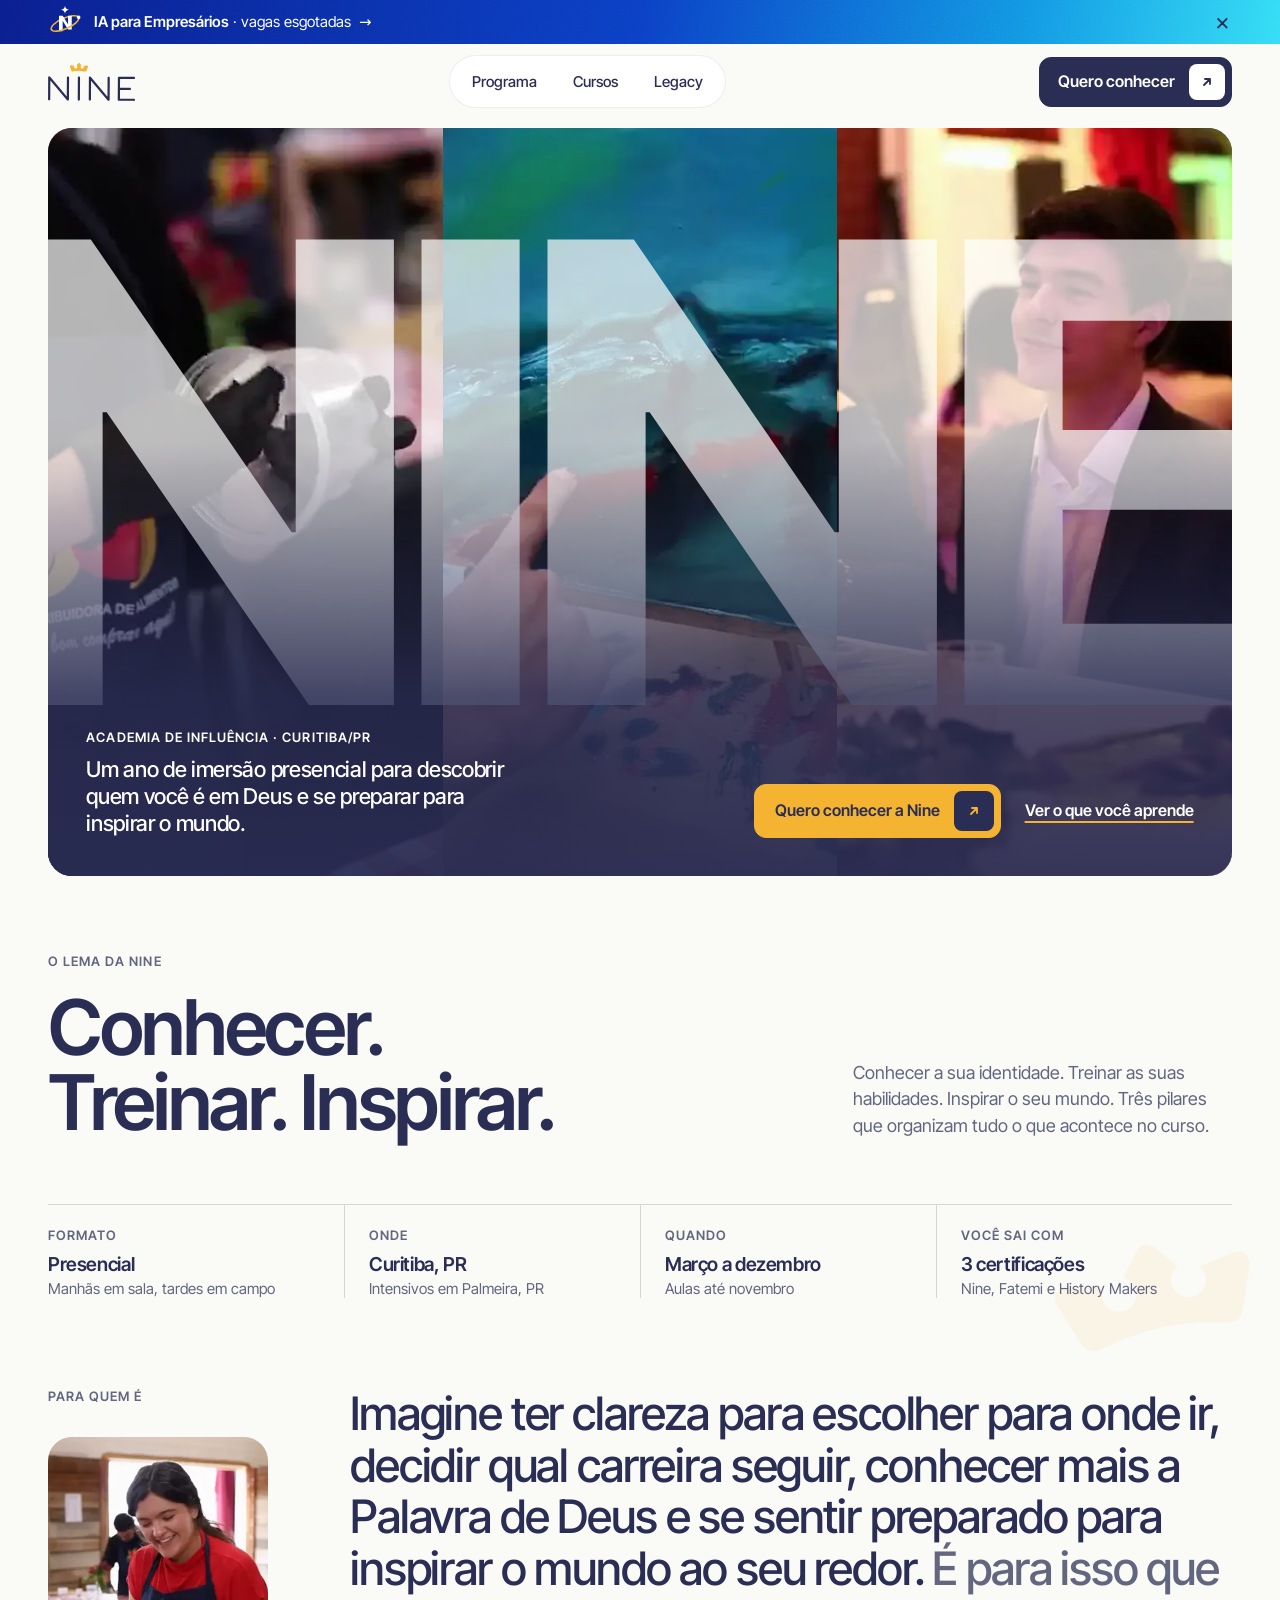
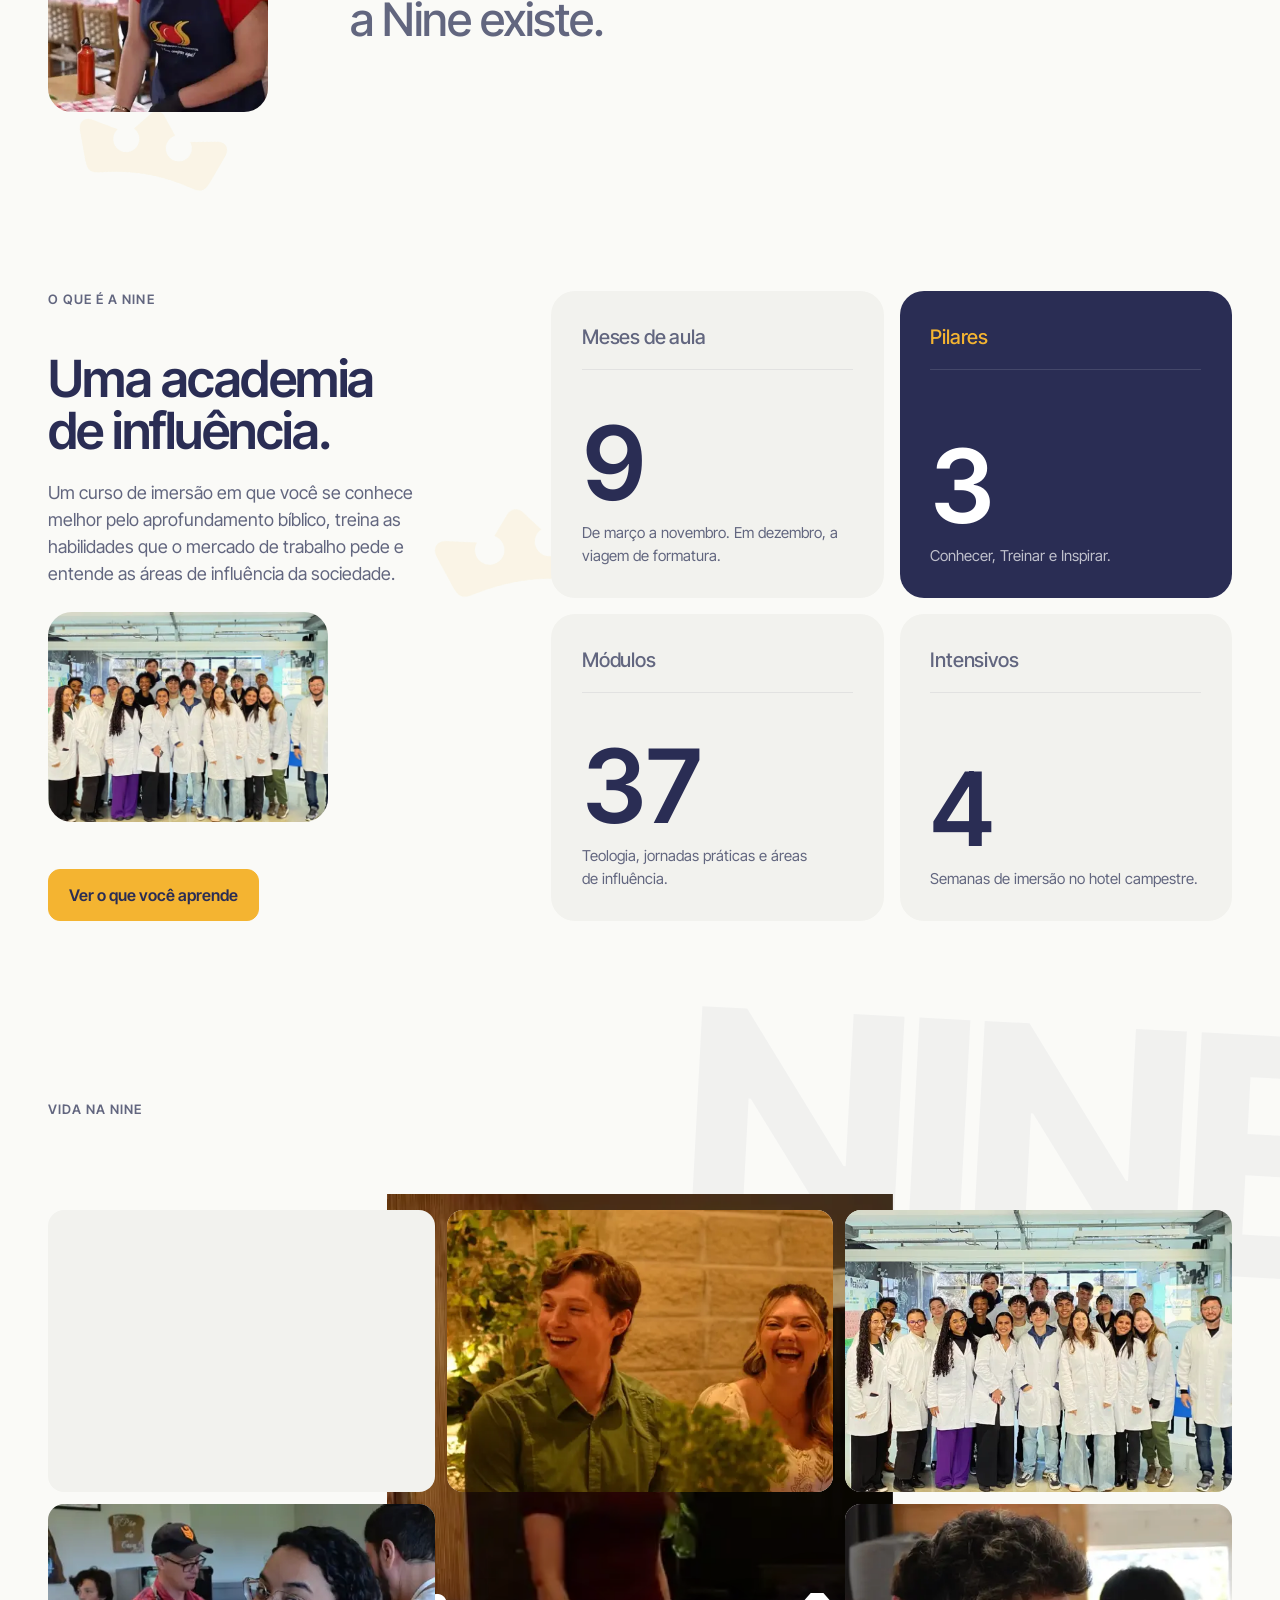
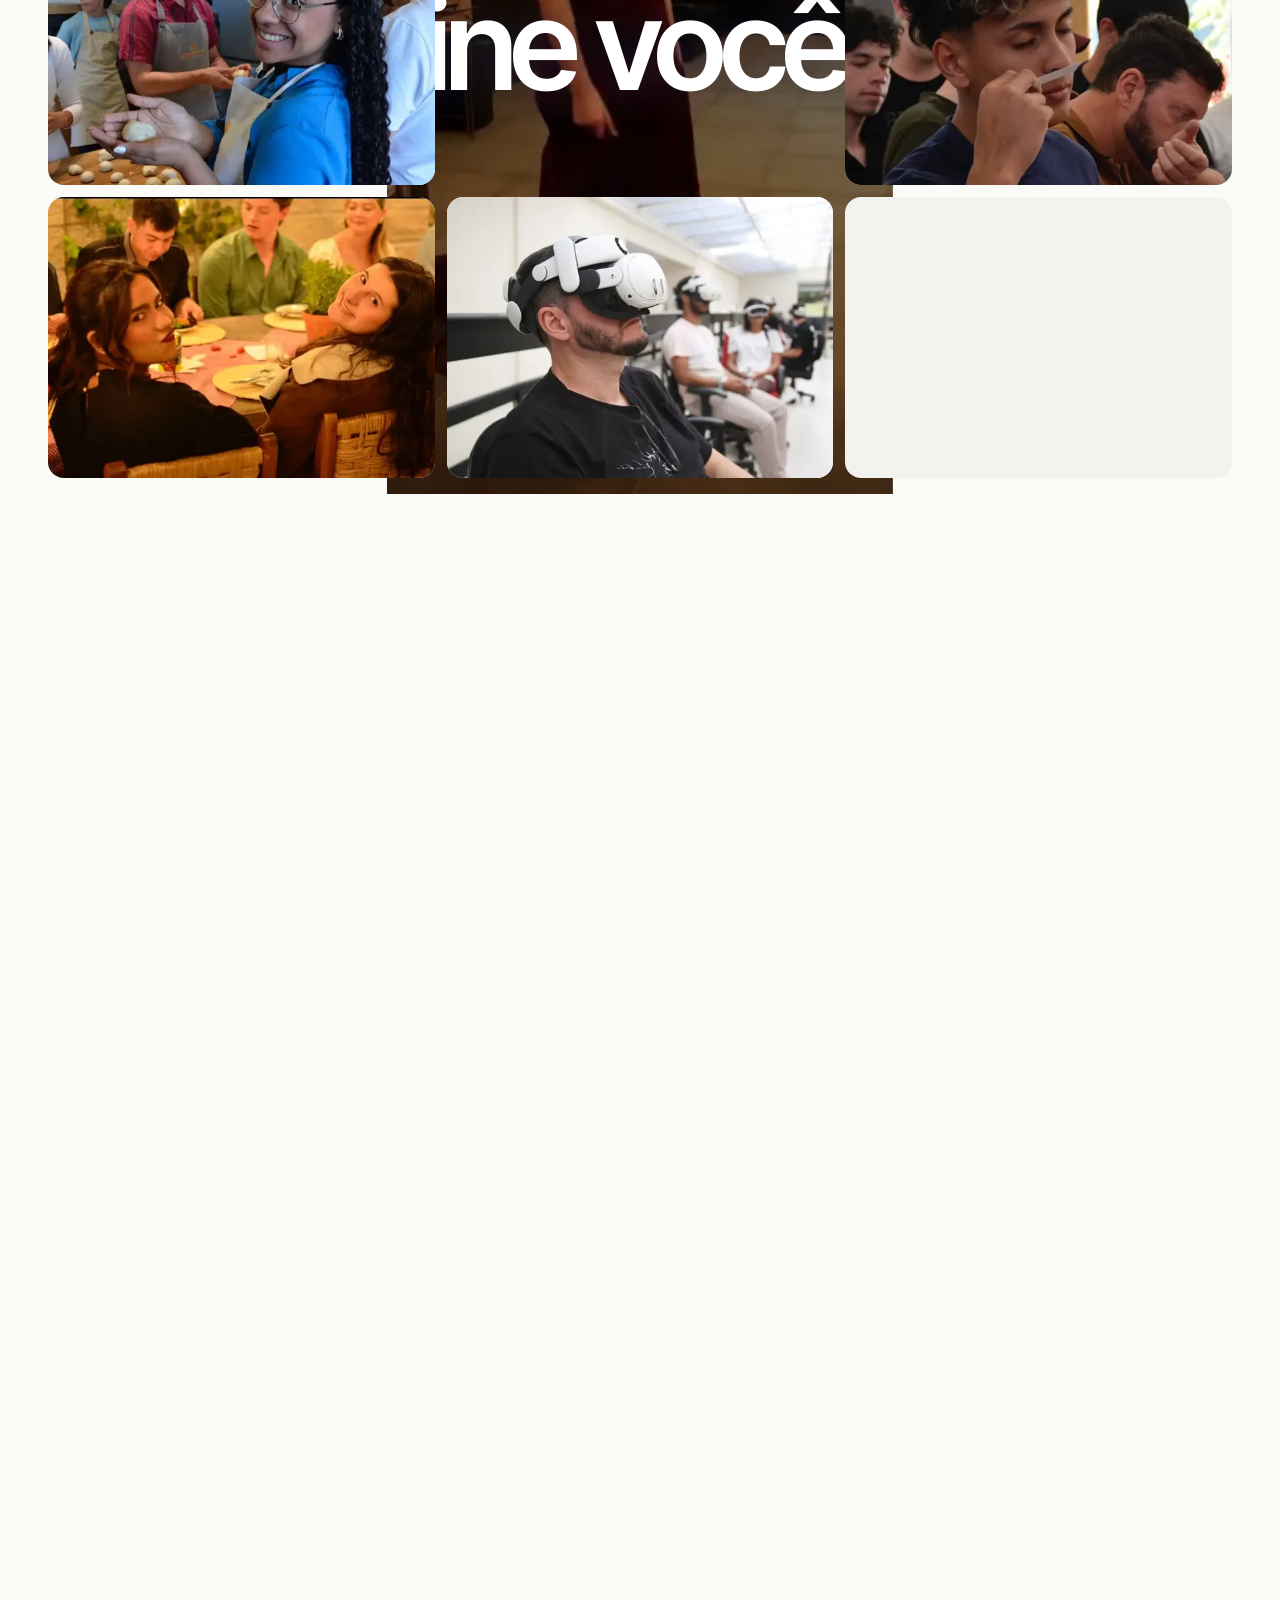
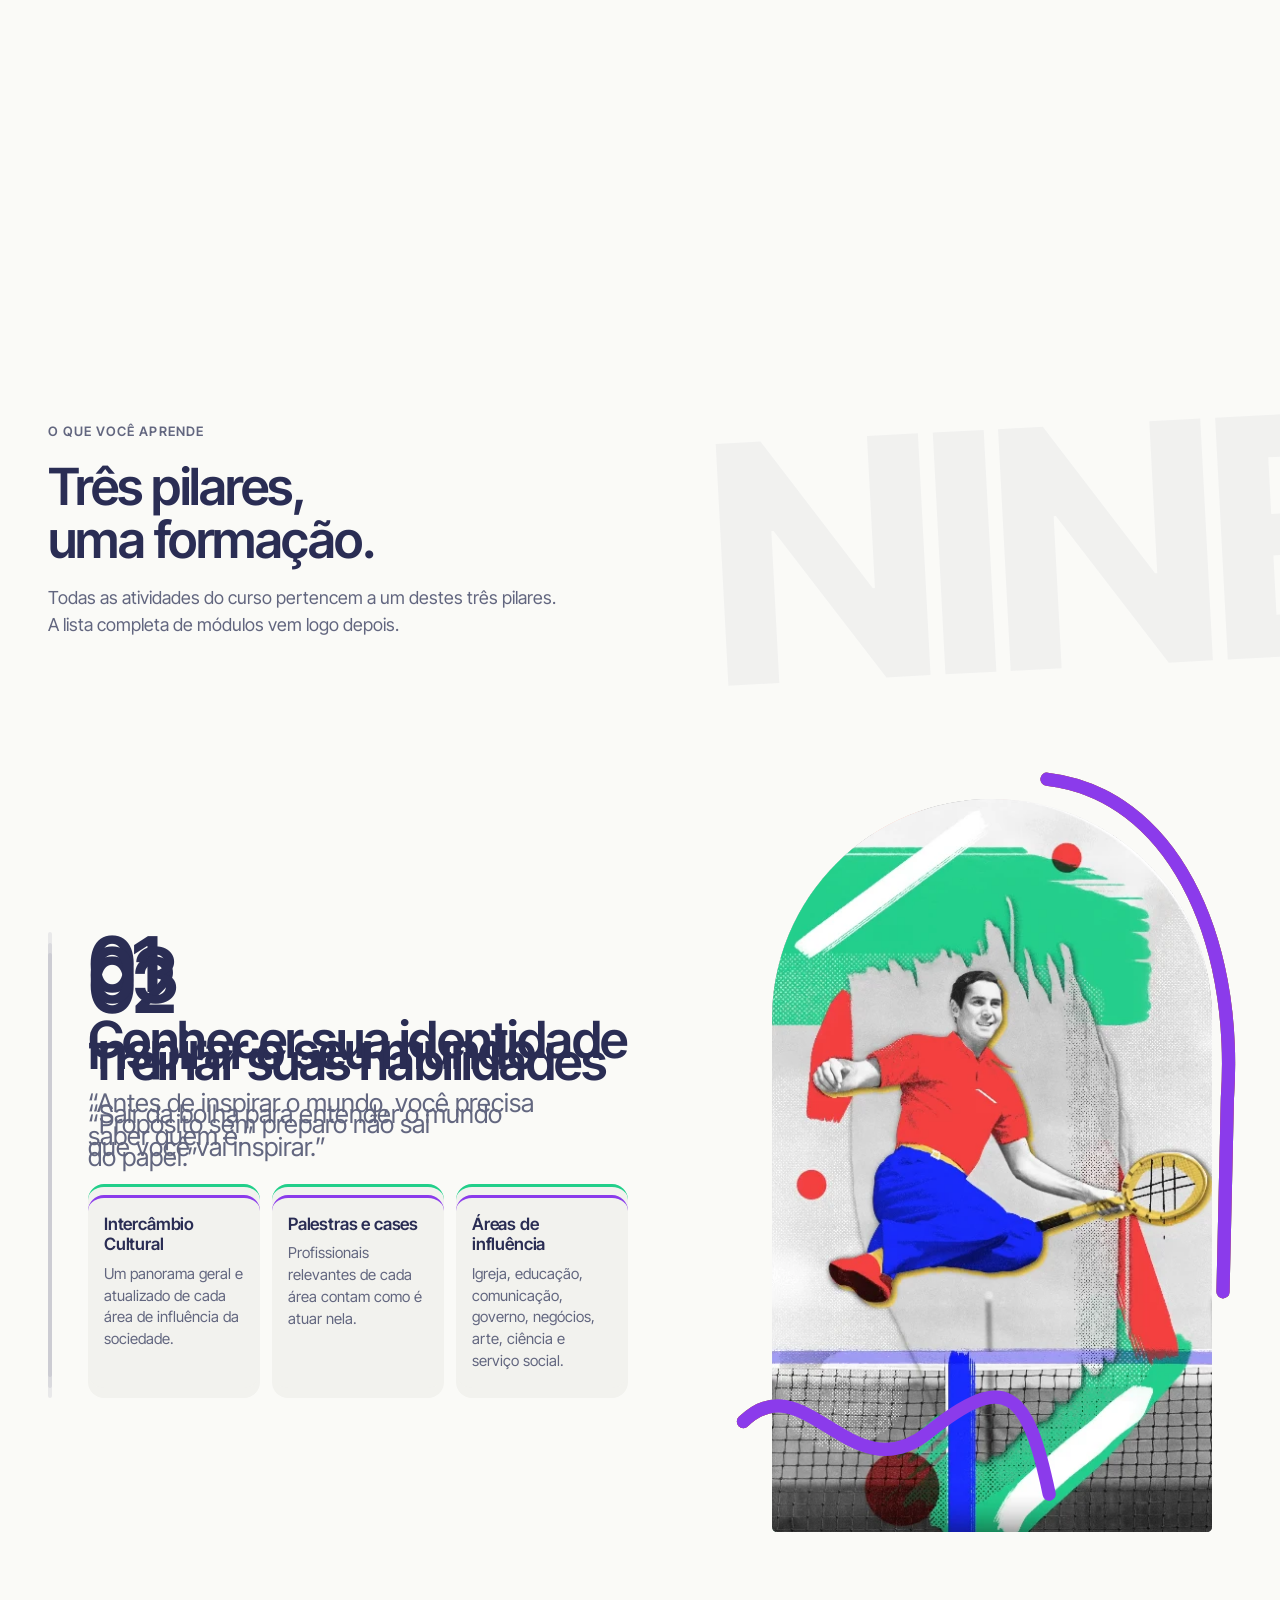
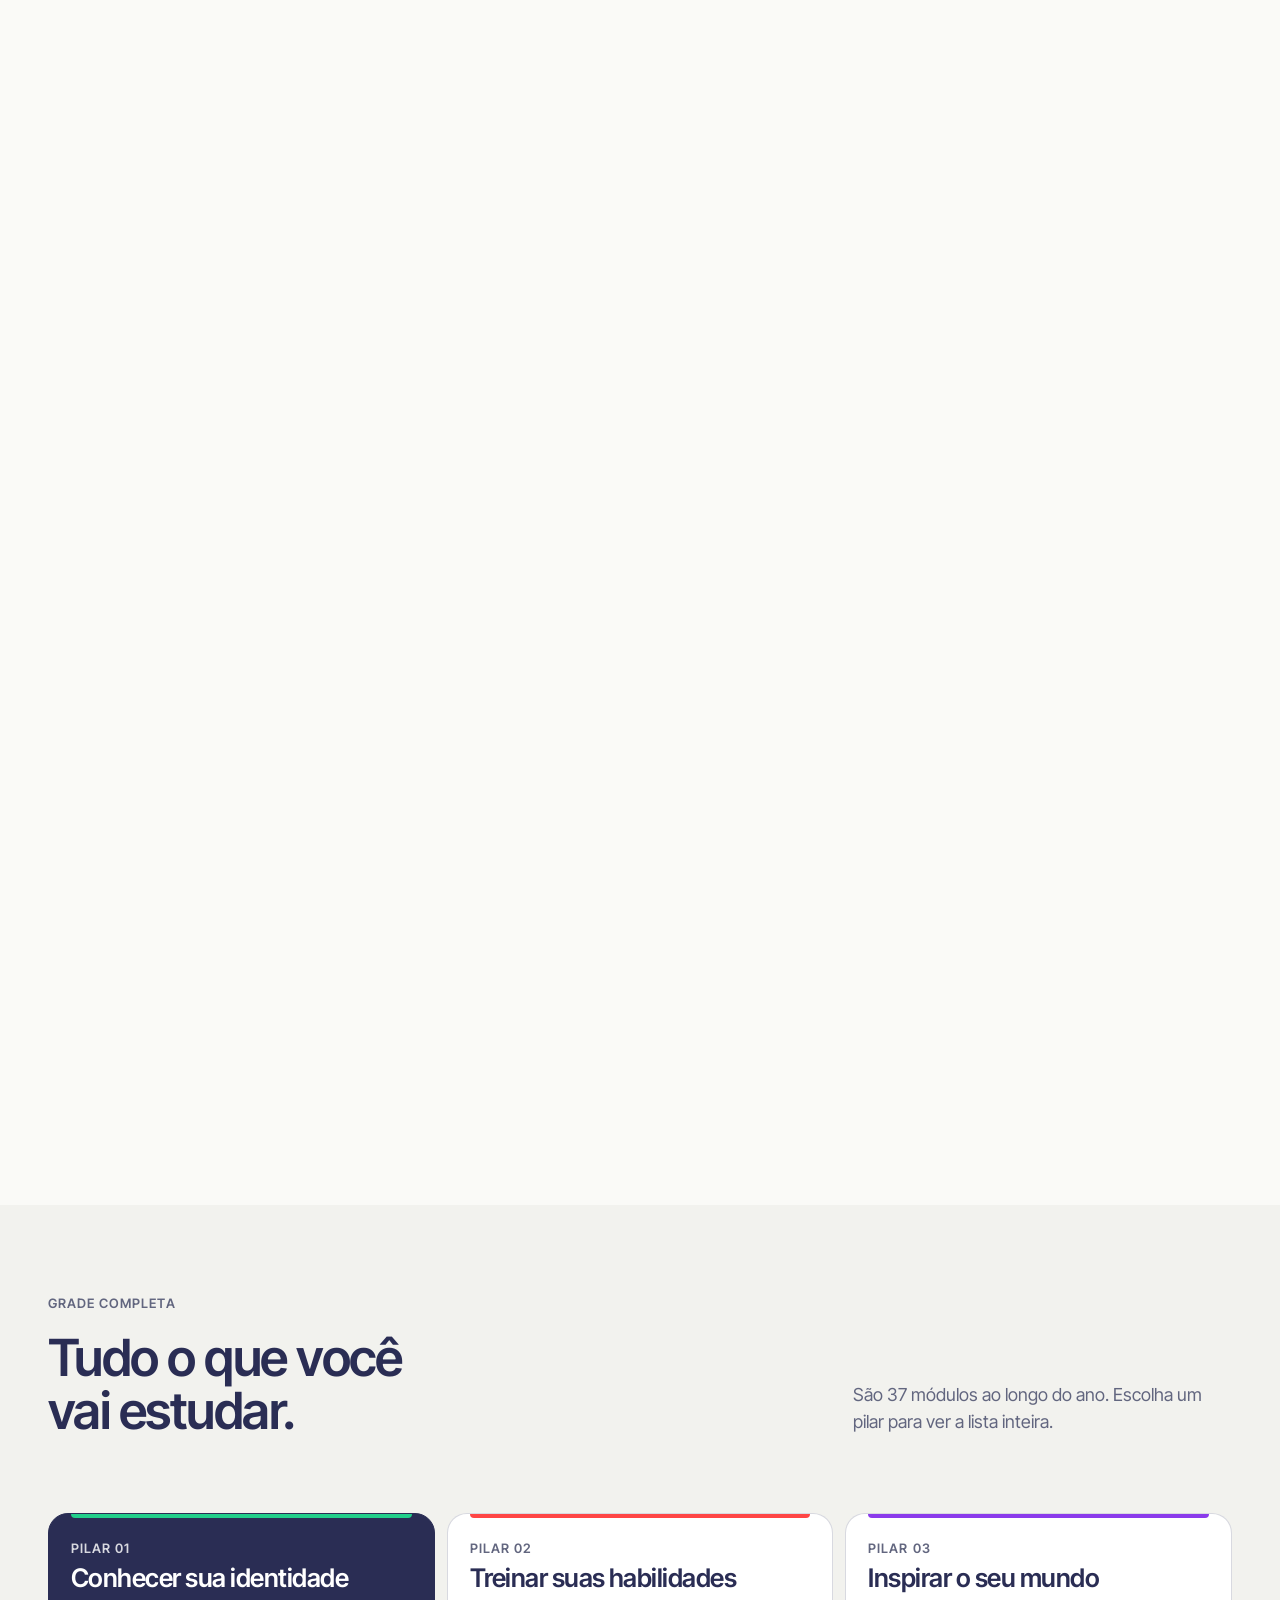
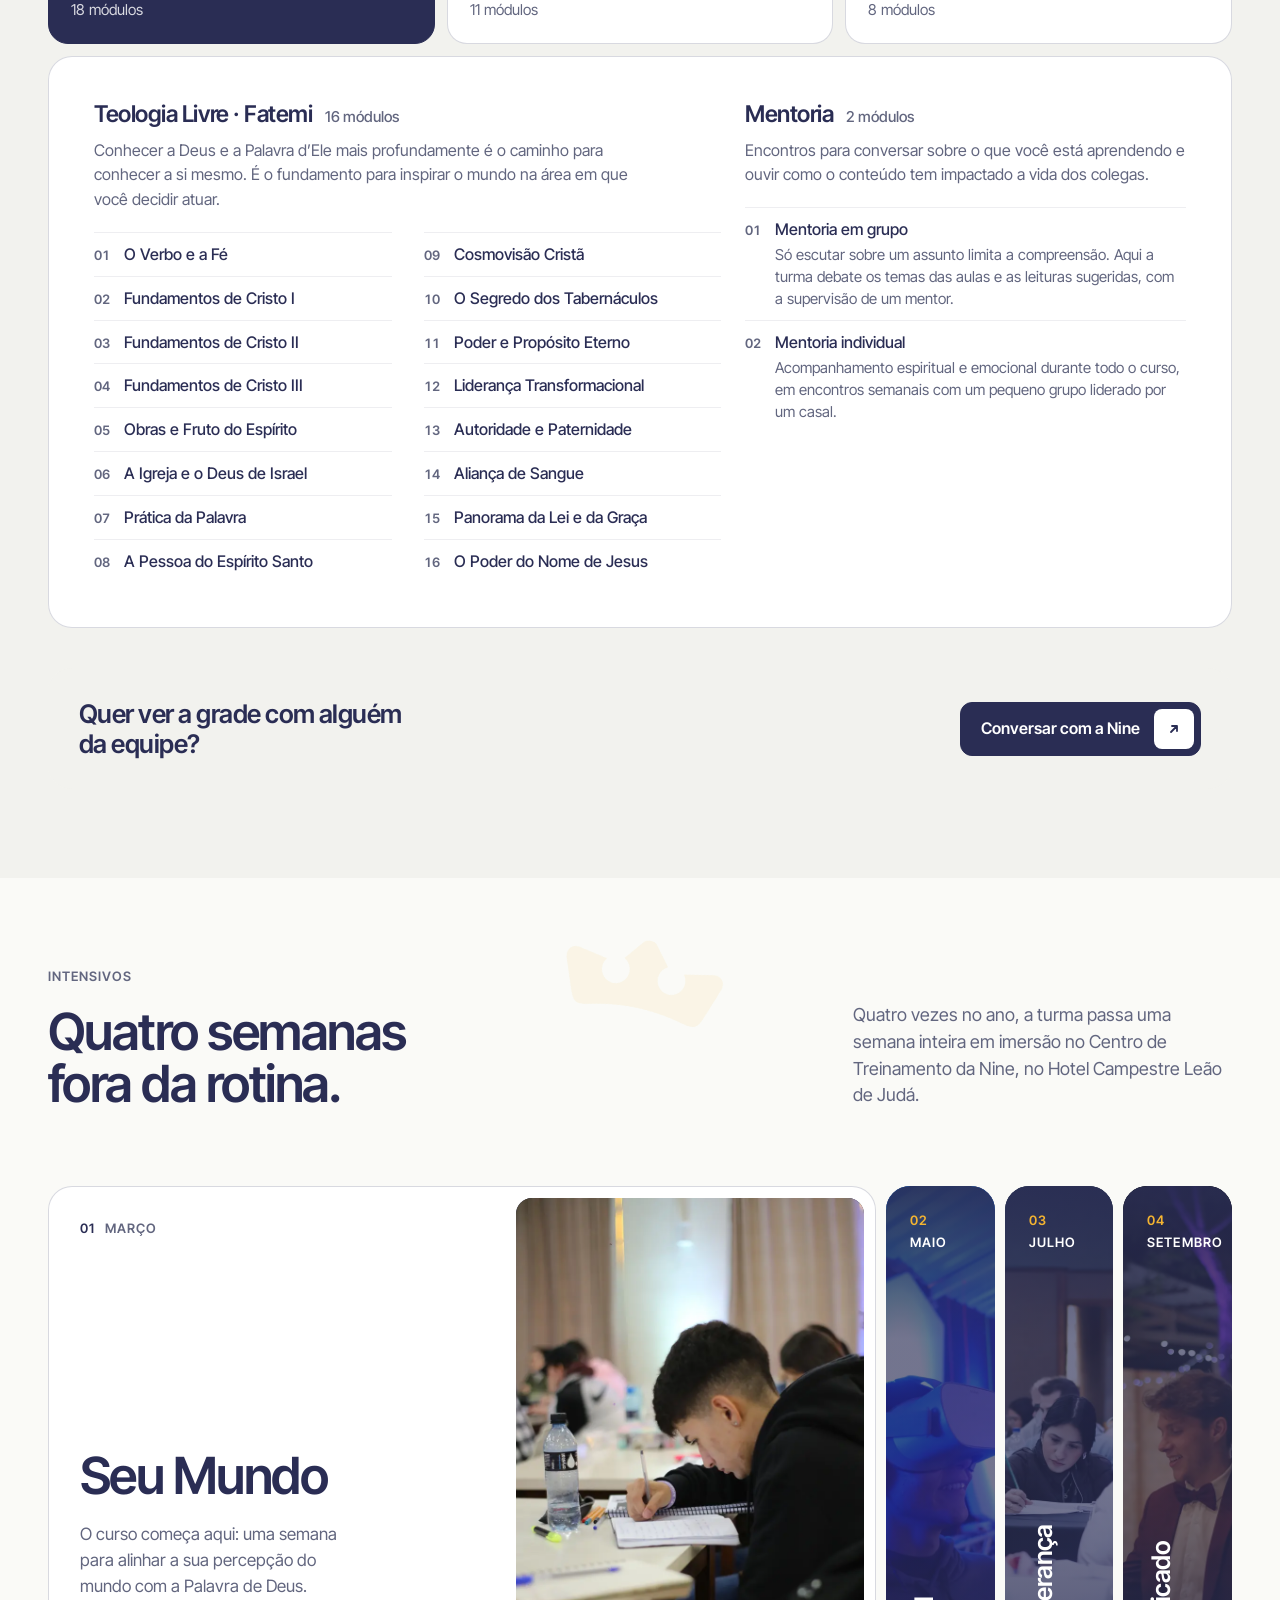
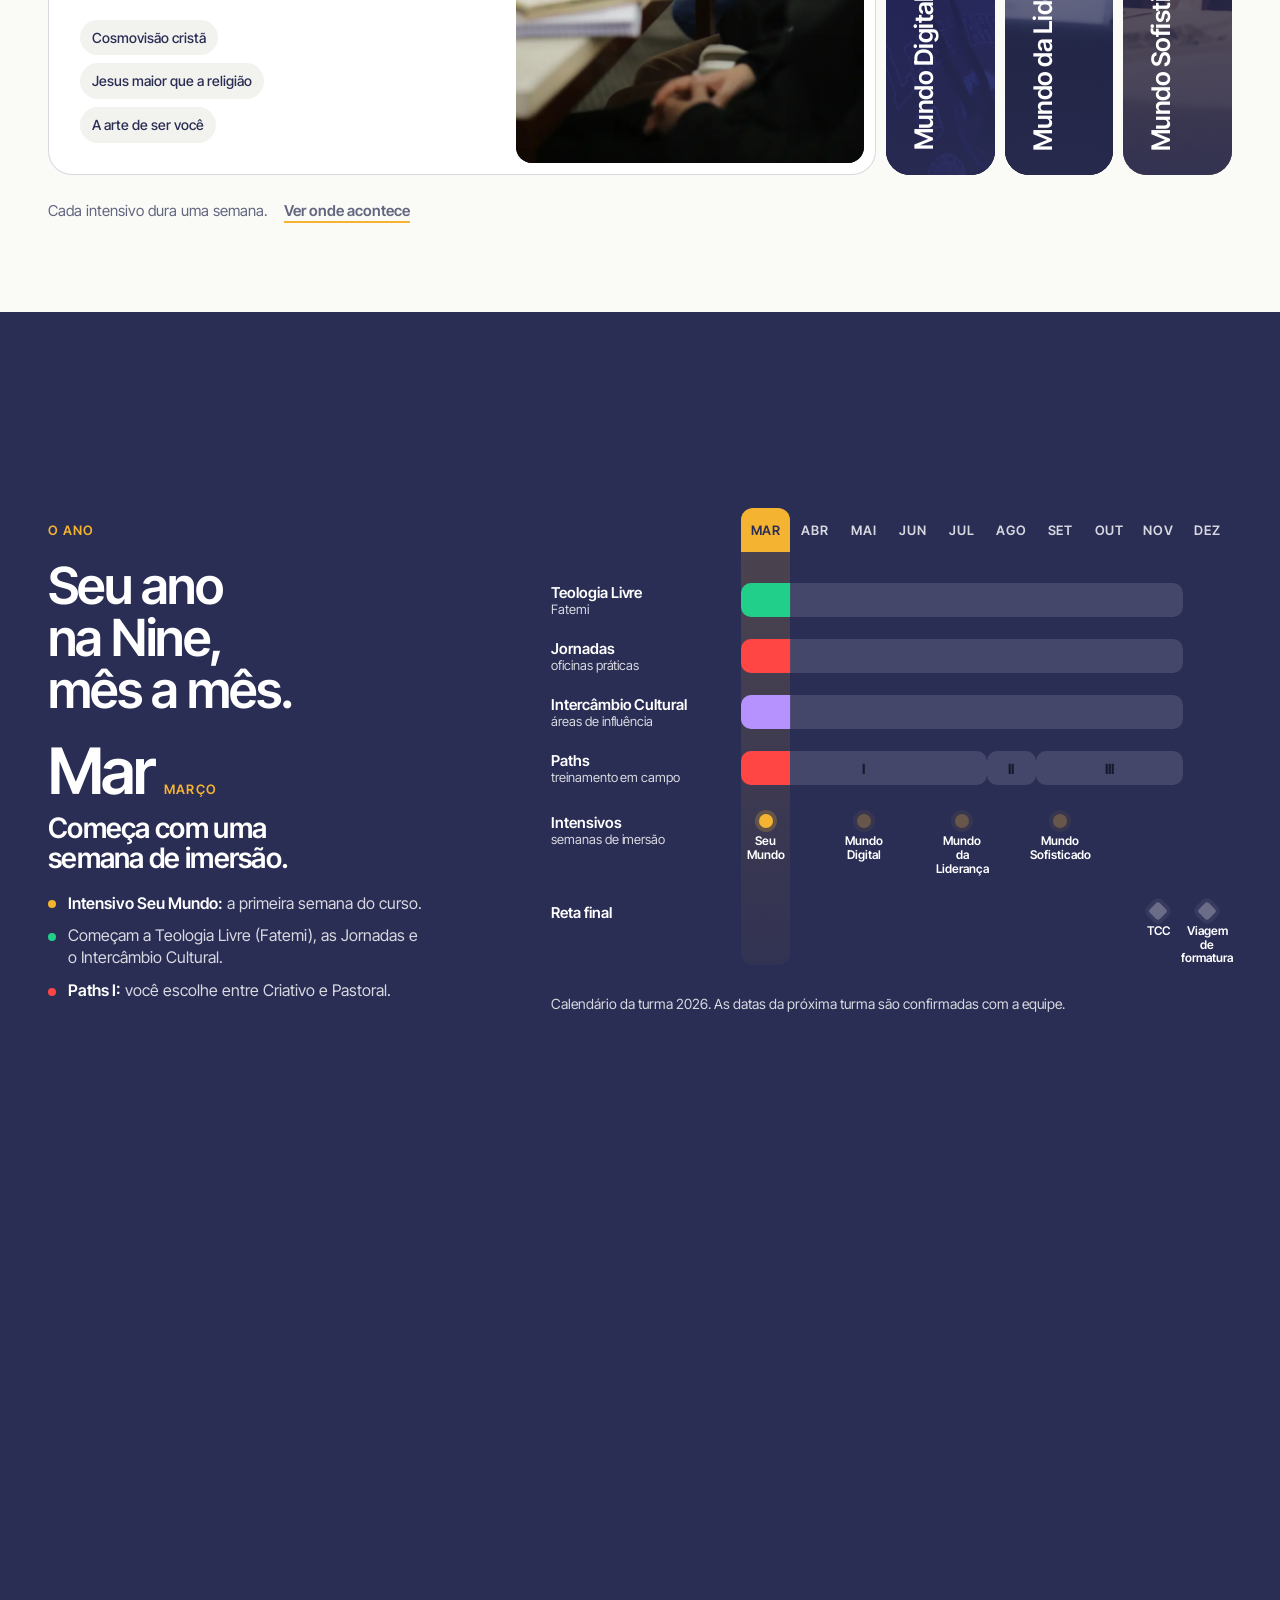
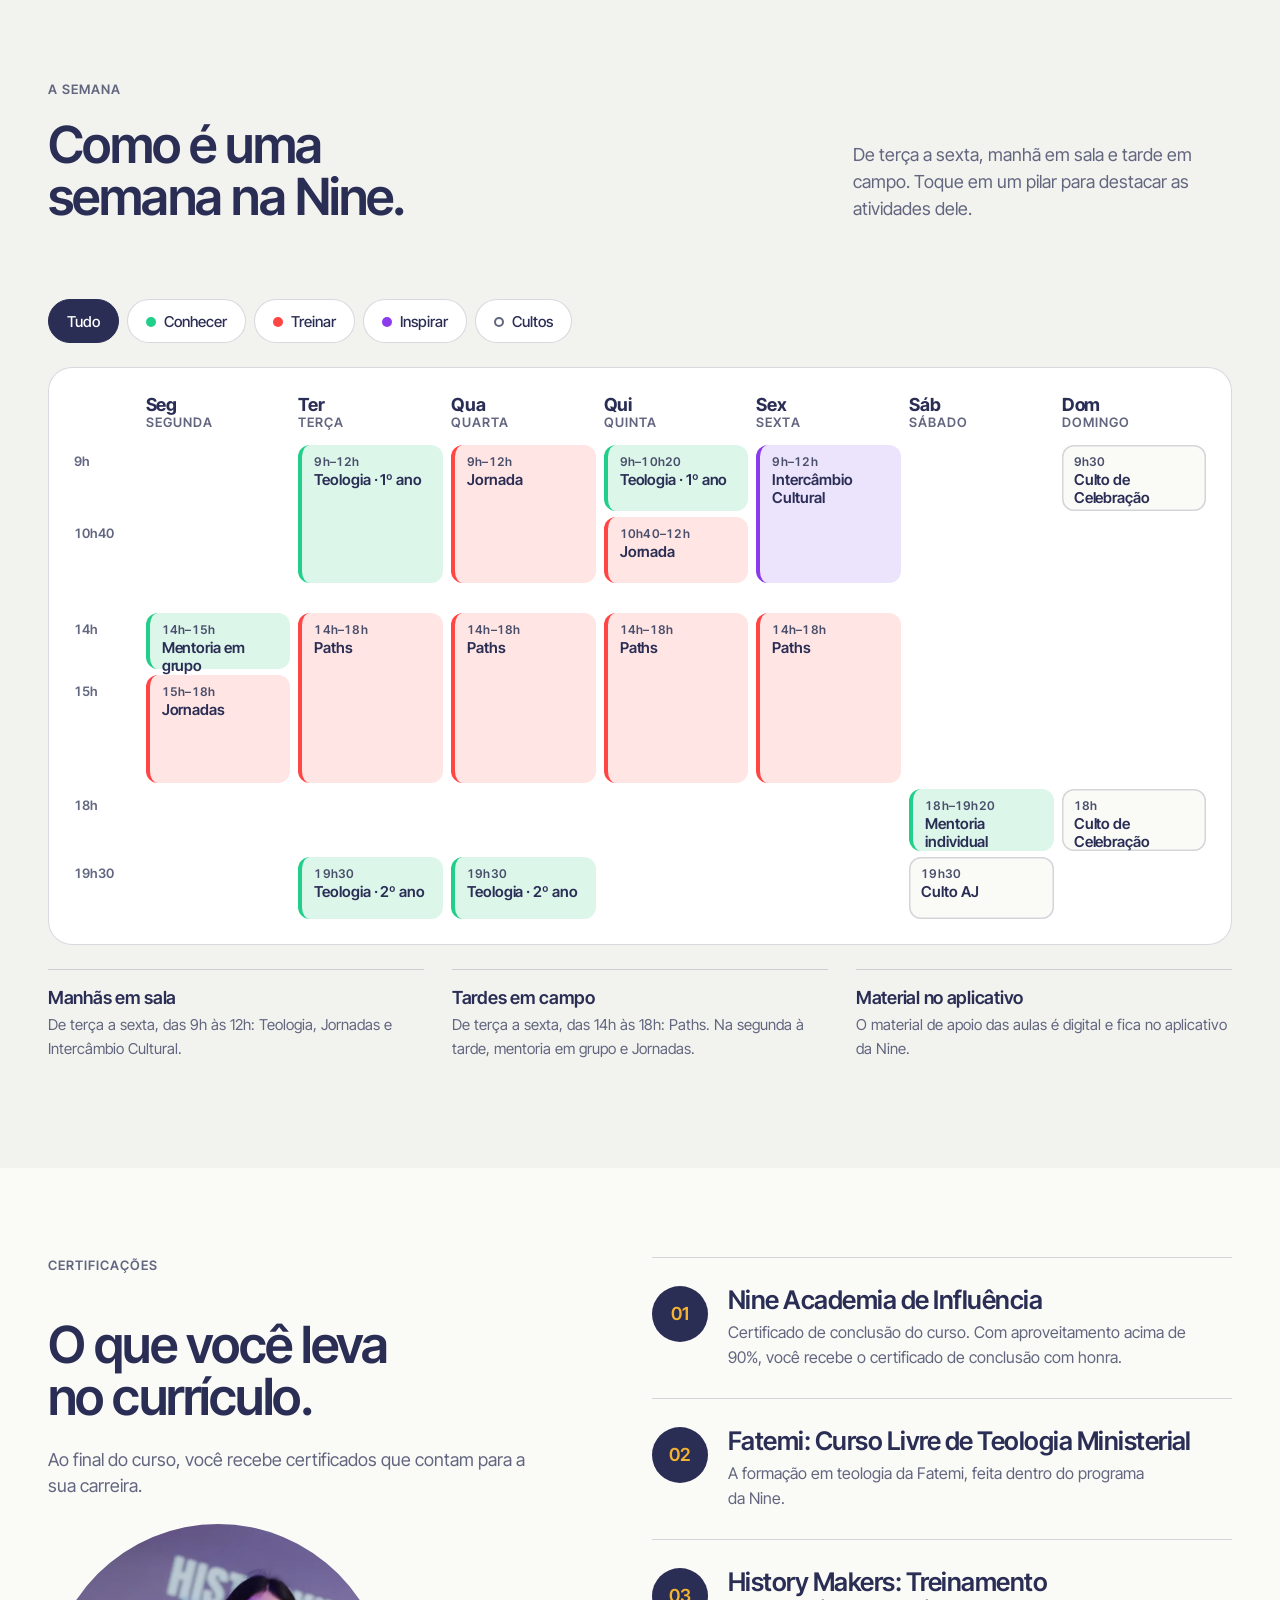
==== commit 28a3ee6b: "Ano, semana, cursos e Legacy sem cara de IA; menu Legacy - O ano e a semana no celular: abas como te" ====
--- a/index.html
+++ b/index.html
@@ -13,8 +13,9 @@
   <meta name="theme-color" content="#2A2D54">
   <link rel="icon" type="image/png" href="/assets/logo/crown.png">
   <link rel="preload" as="font" type="font/woff2" href="/assets/fonts/inter-tight-latin.woff2" crossorigin>
-  <link rel="preload" as="image" href="/assets/video/hero-1.webp" fetchpriority="high">
-  <style id="css">:root{--navy:#2A2D54;--navy-90:#353862;--gold:#F4B431;--paper:#FAFAF7;--paper-2:#F2F2EE;--ink:#2A2D54;--ink-muted:#62667F;--line:rgba(42,45,84,.08);--green:#21CF8A;--coral:#FF4645;--violet:#8B3BEB;--blue:#1A2BFA;--lime:#BBEA00;--orange:#FF6A13;--ph:#DCDCE0;--ph-dark:#5E6175;--font:"Inter Tight",system-ui,-apple-system,"Segoe UI",sans-serif;--fs-mega:clamp(5rem,18vw,20rem);--fs-h1:clamp(2.75rem,6vw,5.5rem);--fs-h2:clamp(2rem,4vw,3.5rem);--fs-h3:clamp(1.25rem,2vw,1.75rem);--fs-body:clamp(1rem,1.1vw,1.125rem);--fs-label:.8125rem;--max:1440px;--gutter:24px;--margin:clamp(16px,4vw,48px);--r-card:24px;--r-btn:12px;--r-pill:999px;--r-arc:999px 999px 24px 24px;--space:clamp(96px,14vw,200px);--nav-h:76px}@font-face{font-family:"Inter Tight";font-style:normal;font-weight:400 700;font-display:swap;src:url("/assets/fonts/inter-tight-latin.woff2") format("woff2")}*,*::before,*::after{box-sizing:border-box}*{margin:0}html{scroll-behavior:smooth;scroll-padding-top:var(--nav-h);overflow-y:scroll;-webkit-text-size-adjust:100%}body{font-family:var(--font);font-size:var(--fs-body);line-height:1.55;color:var(--ink);background:var(--paper);-webkit-font-smoothing:antialiased;overflow-x:clip}img,video,svg{display:block;max-width:100%}ul,ol{list-style:none;padding:0}a{color:inherit}button,input,select,textarea{font:inherit;color:inherit}h1,h2,h3,h4{font-weight:600;letter-spacing:-0.03em;line-height:1;text-wrap:balance}h1{font-size:var(--fs-h1);line-height:.98}h2{font-size:var(--fs-h2);line-height:1.02}h3{font-size:var(--fs-h3);line-height:1.1;letter-spacing:-0.02em}p{text-wrap:pretty}[hidden]{display:none !important}:focus-visible{outline:2px solid var(--navy);outline-offset:3px;border-radius:4px}:focus:not(:focus-visible){outline:none}.aplicar :focus-visible,.footer :focus-visible,.menu :focus-visible,.cta-band :focus-visible{outline-color:var(--gold)}@media (prefers-reduced-motion:reduce){html{scroll-behavior:auto}*,*::before,*::after{transition-duration:.01ms !important;animation-duration:.01ms !important}}.sr-only{position:absolute;width:1px;height:1px;padding:0;margin:-1px;overflow:hidden;clip-path:inset(50%);white-space:nowrap;border:0}.a11y-bar a{position:absolute;left:16px;top:-100px;z-index:100;background:var(--navy);color:#fff;padding:12px 16px;border-radius:var(--r-btn)}.a11y-bar a:focus{top:16px}.noscript{padding:12px 16px;background:var(--navy);color:#fff;text-align:center}.crown{display:inline-block;aspect-ratio:214 / 101;background:url("/assets/logo/crown.png") center / contain no-repeat}.container{width:100%;max-width:var(--max);margin-inline:auto;padding-inline:var(--margin)}.grid-12{display:grid;grid-template-columns:repeat(12,minmax(0,1fr));column-gap:var(--gutter)}main{position:relative;z-index:1}.section{padding-block:calc(var(--space) / 2)}.section-head{margin-bottom:clamp(40px,6vw,80px)}.section-head h2{max-width:16ch}.hero,.section{position:relative;overflow-x:clip}.wm-mark{position:absolute;z-index:-1;pointer-events:none;user-select:none}.wm-mark--crown{opacity:.08}.wm-mark--nine::before{content:"NINE"}.wm-mark--nine{font-size:clamp(8rem,26vw,26rem);font-weight:700;letter-spacing:-0.05em;line-height:.8;color:var(--navy);opacity:.04;white-space:nowrap}@media (max-width:767px){.wm-mark--crown{max-width:120px}}.label{font-size:var(--fs-label);font-weight:600;letter-spacing:.08em;text-transform:uppercase;color:var(--ink-muted);line-height:1.3}.label + h1,.label + h2{margin-top:20px}.lead{font-size:clamp(1.0625rem,1.4vw,1.3125rem);line-height:1.5;color:var(--ink-muted)}.muted{color:var(--ink-muted)}.tbc{color:var(--ink-muted);font-size:.875rem;font-weight:500}.tbc--dark{color:rgba(255,255,255,.6)}.tbc-note{margin-top:16px;font-size:.875rem;color:var(--ink-muted)}.ph{position:relative;display:grid;place-items:center;overflow:hidden;aspect-ratio:var(--ar,auto);background:var(--ph);color:#6E7183;border-radius:var(--r-card);font-size:.75rem;font-weight:600;letter-spacing:.06em;text-transform:uppercase;text-align:center}.ph>span{padding:12px;max-width:26ch}.ph--dark{background:var(--ph-dark);color:rgba(255,255,255,.7)}.photo{position:relative;overflow:hidden;aspect-ratio:var(--ar,auto);background:var(--paper-2);border-radius:var(--r-card)}.photo img,.photo video{position:absolute;inset:0;width:100%;height:100%;object-fit:cover}html:has(dialog[open]){overflow:hidden}.btn{display:inline-flex;align-items:center;gap:14px;min-height:52px;padding:6px 6px 6px 20px;background:var(--navy);color:#fff;border:1px solid var(--navy);border-radius:var(--r-btn);font-weight:600;font-size:1rem;text-decoration:none;cursor:pointer;transition:background-color .2s,color .2s}.btn:hover{background:var(--navy-90)}.btn__icon{display:grid;place-items:center;width:40px;height:40px;border-radius:8px;background:#fff;color:var(--navy)}.btn__icon svg{width:16px;height:16px;fill:none;stroke:currentColor;stroke-width:1.8;stroke-linecap:round;stroke-linejoin:round}.btn--ghost{background:var(--gold);color:var(--navy);border-color:var(--gold);padding-right:20px}.btn--ghost:hover{background:#FEC34F;border-color:#FEC34F}.btn--light{background:#fff;color:var(--navy);border-color:#fff}.btn--light:hover{background:var(--paper-2)}.btn--light .btn__icon{background:var(--navy);color:#fff}.btn--gold{background:var(--gold);color:var(--navy);border-color:var(--gold)}.btn--gold:hover{background:#FEC34F}.btn--gold .btn__icon{background:var(--navy);color:var(--gold)}.btn:disabled{opacity:.5;cursor:not-allowed}.btn-row{display:flex;flex-wrap:wrap;gap:12px}.wm{display:inline-flex;align-items:flex-end;font-weight:700;letter-spacing:-0.02em;line-height:1}.wm__i{position:relative}.wm__i .crown{position:absolute;left:50%;bottom:100%;width:.5em;transform:translate(-50%,-.02em)}.top{position:fixed;inset:0 0 auto;z-index:50;transition:transform .45s cubic-bezier(.2,.7,.2,1)}.top.is-compact{transform:translateY(calc(var(--bar-h) * -1))}.top.is-hidden{transform:translateY(-100%)}.nav{height:var(--nav-h);display:flex;align-items:center;background:var(--paper);border-bottom:1px solid transparent;transition:background-color .3s,border-color .3s}.top.is-compact .nav{background:rgba(250,250,247,.72);backdrop-filter:blur(12px);-webkit-backdrop-filter:blur(12px);border-bottom:1px solid var(--line)}.nav__inner{display:flex;align-items:center;justify-content:space-between;gap:16px}.logo{display:block;line-height:0;text-decoration:none;color:var(--navy);border-radius:6px}.logo__svg{display:block;height:38px;width:auto}.nav__pill{position:relative;background:#fff;border:1px solid var(--line);border-radius:var(--r-pill);padding:4px}.nav__pill ul{display:flex}.nav__pill a{display:block;padding:10px 18px;border-radius:var(--r-pill);font-size:.9375rem;font-weight:500;text-decoration:none;color:var(--navy)}.nav__pill a:hover{background:var(--paper-2)}.nav__pill a{position:relative}.nav__pill a[aria-current]::after{content:"";position:absolute;left:50%;bottom:3px;width:5px;height:5px;margin-left:-2.5px;border-radius:50%;background:var(--gold)}.nav__cta{min-height:48px;padding-left:18px}.nav__cta .btn__icon{width:36px;height:36px}.nav__burger{display:none;width:48px;height:48px;border-radius:var(--r-btn);background:var(--navy);border:0;cursor:pointer;place-content:center;gap:6px}.nav__burger span[aria-hidden]{display:block;width:20px;height:2px;background:#fff;border-radius:2px}.menu{position:fixed;inset:0;z-index:60;background:var(--navy);color:#fff;display:flex;flex-direction:column;justify-content:center;padding:var(--margin)}.menu__close{position:absolute;top:14px;right:var(--margin);width:48px;height:48px;background:transparent;border:1px solid rgba(255,255,255,.25);border-radius:var(--r-btn);color:#fff;font-size:1.75rem;line-height:1;cursor:pointer}.menu a{display:block;padding:8px 0;font-size:clamp(2.25rem,10vw,3.5rem);font-weight:600;letter-spacing:-0.03em;text-decoration:none}.menu .menu__apply{color:var(--gold)}@media (max-width:1023px){.nav__pill,.nav__cta{display:none}.nav__burger{display:grid}}.hero{padding-top:calc(var(--bar-h) + var(--nav-h) + 8px)}.hero__card{position:relative;height:calc(88vh - var(--bar-h));min-height:520px;max-height:960px;border-radius:var(--r-card);overflow:hidden;isolation:isolate;color:#fff}.hero__media{position:absolute;inset:-12% 0 0;display:flex;background:var(--navy)}.hero__media video{flex:1 1 0;min-width:0;height:100%;object-fit:cover}@media (max-width:767px){.hero__media video + video{display:none}}.hero__card::after{content:"";position:absolute;inset:0;z-index:2;pointer-events:none;background:linear-gradient(to top,rgba(42,45,84,.94) 0%,rgba(42,45,84,.82) 24%,rgba(42,45,84,0) 58%)}.hero__wordmark{position:absolute;left:50%;top:46%;z-index:1;transform:translate(calc(-50% - .025em),-50%);font-size:clamp(6rem,50vw,48rem);font-weight:700;letter-spacing:-0.05em;line-height:.8;color:rgba(255,255,255,.7);white-space:nowrap;pointer-events:none}.hero__wordmark>span{display:block}.hero__wordmark>span::before{content:"NINE"}.hero__bar{position:absolute;inset:auto 0 0;z-index:3;display:flex;flex-wrap:wrap;align-items:end;justify-content:space-between;gap:24px 40px;padding:clamp(20px,3vw,40px)}.hero__what{max-width:34ch;font-size:clamp(1.125rem,1.7vw,1.5rem);font-weight:500;line-height:1.25;letter-spacing:-0.015em}.hero__what .label{display:block;margin-bottom:10px;color:#fff}.hero__go{display:flex;flex-wrap:wrap;align-items:center;gap:12px 24px}.hero__more{color:#fff;font-weight:600;text-underline-offset:5px;text-decoration-thickness:2px;text-decoration-color:var(--gold)}.hero__card :focus-visible{outline-color:var(--gold)}.hero__text{margin-top:clamp(40px,6vw,80px);row-gap:32px;align-items:end}.hero__head{grid-column:1 / span 7}.hero__side{grid-column:9 / span 4;display:grid;gap:28px}@media (max-width:1023px){.hero__head,.hero__side{grid-column:1 / -1}.hero__card{height:min(88svh,82vw)}}@media (max-width:767px){.hero__card{height:76svh;min-height:500px}.hero__card::after{background:linear-gradient(to top,rgba(42,45,84,.95) 0%,rgba(42,45,84,.88) 46%,rgba(42,45,84,0) 82%)}.hero__wordmark{top:30%}}.manifesto .grid-12{row-gap:32px}.manifesto__aside{grid-column:1 / span 3;display:grid;gap:32px;align-content:start}.manifesto__face{max-width:220px}.manifesto__text{grid-column:4 / -1;font-size:clamp(1.75rem,3.6vw,3.25rem);font-weight:500;line-height:1.12;letter-spacing:-0.025em;color:var(--navy)}@media (max-width:1023px){.manifesto__aside,.manifesto__text{grid-column:1 / -1}.manifesto__aside{grid-template-columns:auto 1fr;align-items:end;gap:16px}.manifesto__aside .label{order:2;padding-bottom:10px;border-bottom:1px solid var(--line-strong)}.manifesto__face{order:1;width:96px}}.zoom{position:relative;display:grid;grid-template-columns:repeat(3,1fr);grid-template-rows:repeat(3,1fr);gap:12px;height:calc(100svh - var(--nav-h) - 32px);min-height:560px;max-height:960px}.zoom__ring{display:contents}.zoom__item,.zoom__center{border-radius:16px}.zoom__item:nth-child(-n+3){grid-row:1}.zoom__item:nth-child(4){grid-area:2 / 1}.zoom__item:nth-child(5){grid-area:2 / 3}.zoom__item:nth-child(n+6){grid-row:3}.zoom__center{grid-area:2 / 2;position:relative;overflow:hidden;background:var(--navy);color:#fff;display:grid;place-items:center}.zoom__center video,.zoom__still{position:absolute;inset:0;width:100%;height:100%;object-fit:cover}.zoom__still{display:none}@media (max-width:1023px){.zoom__center video{display:none}.zoom__still{display:block}.zoom .zoom__center::after{background:linear-gradient(to bottom,rgba(42,45,84,.62),rgba(42,45,84,.5))}}.zoom__center::after{content:"";position:absolute;inset:0;background:rgba(42,45,84,.35)}.zoom__phrase{position:relative;z-index:1;font-size:clamp(1.25rem,2.6vw,2.5rem);font-weight:600;letter-spacing:-0.03em;line-height:1;padding:16px;text-align:center}@media (max-width:1023px){.zoom:not(.is-pinned){display:block;height:auto;min-height:0;max-height:none}.zoom:not(.is-pinned) .zoom__center{aspect-ratio:4 / 5;max-height:80vh;width:100%}.zoom:not(.is-pinned) .zoom__item{aspect-ratio:4 / 3}.zoom:not(.is-pinned) .zoom__phrase{font-size:var(--fs-h1)}.zoom:not(.is-pinned) .zoom__ring{display:flex;gap:12px;margin-top:12px;overflow-x:auto;scroll-snap-type:x mandatory;scrollbar-width:none;margin-inline:calc(var(--margin) * -1);padding-inline:var(--margin);scroll-padding-inline:var(--margin)}.zoom:not(.is-pinned) .zoom__item{flex:0 0 62%;scroll-snap-align:start}}.mural{margin-top:var(--space)}.mural__head{row-gap:16px;align-items:end;margin-bottom:32px}.mural__title{grid-column:1 / span 6;font-size:var(--fs-h2)}.mural__sub{grid-column:8 / -1}.chips{display:flex;flex-wrap:wrap;gap:8px;margin-bottom:32px}.chip{min-height:44px;padding:8px 18px;border-radius:var(--r-pill);background:#fff;border:1px solid var(--line-strong);color:var(--navy);font-size:.9375rem;font-weight:500;cursor:pointer;transition:background-color .2s,color .2s,border-color .2s}.chip:hover{border-color:var(--navy)}.chip[aria-pressed="true"]{background:var(--navy);border-color:var(--navy);color:#fff}.masonry{columns:4;column-gap:16px}.masonry li{break-inside:avoid;margin-bottom:16px}.masonry figure{position:relative}.mural__open{display:block;width:100%;padding:0;border:0;background:var(--paper-2);border-radius:16px;overflow:hidden;cursor:zoom-in}.mural__open img{width:100%;height:auto;transition:transform .6s cubic-bezier(.2,.7,.2,1)}.masonry figcaption{margin-top:8px;font-size:.875rem;color:var(--ink-muted)}@media (hover:hover) and (pointer:fine){.masonry figcaption{position:absolute;left:8px;right:8px;bottom:8px;margin:0;padding:8px 12px;border-radius:10px;background:rgba(42,45,84,.82);color:#fff;opacity:0;transform:translateY(8px);transition:opacity .3s,transform .3s;pointer-events:none}.masonry figure:hover figcaption,.masonry figure:focus-within figcaption{opacity:1;transform:none}.masonry figure:hover img{transform:scale(1.05)}}.mural__more{display:flex;justify-content:center;margin-top:32px}@media (max-width:1023px){.masonry{columns:3}.mural__title,.mural__sub{grid-column:1 / -1}}@media (max-width:767px){.masonry{columns:2;column-gap:12px}.masonry li{margin-bottom:12px}.chips{flex-wrap:nowrap;overflow-x:auto;margin-inline:calc(var(--margin) * -1);padding-inline:var(--margin);scrollbar-width:none}.chip{flex:none}}.reels{margin-top:var(--space)}.reels__track{display:flex;align-items:center;gap:16px;overflow-x:auto;scroll-snap-type:x mandatory;scrollbar-width:none;margin-inline:calc(var(--margin) * -1);padding:8px var(--margin)}.reels__track li{flex:0 0 clamp(180px,17vw,240px);scroll-snap-align:center}.reels__track li.is-active{flex-basis:clamp(220px,21vw,300px)}.reels__track li{position:relative}video{background-color:var(--navy);background-size:cover;background-position:center;background-repeat:no-repeat}.reel{display:block;width:100%;aspect-ratio:9 / 16;object-fit:cover;border-radius:20px}.reels__track li::after{content:"";position:absolute;inset:0;border-radius:20px;background:var(--navy);opacity:.5;pointer-events:none;transition:opacity .4s}.reels__track li.is-active::after{opacity:0}.reel__pick{position:absolute;inset:0;border:0;background:none;border-radius:20px;cursor:pointer}.reels__track li.is-active .reel__pick{display:none}.reel__sound{position:absolute;right:12px;bottom:12px;width:44px;height:44px;border-radius:50%;border:0;background:rgba(42,45,84,.82);color:#fff;cursor:pointer;display:grid;place-items:center}.reel__sound svg{width:20px;height:20px;fill:none;stroke:currentColor;stroke-width:1.8;stroke-linecap:round;stroke-linejoin:round}.reel__sound .on,.reel__sound[aria-pressed="true"] .off{display:none}.reel__sound[aria-pressed="true"] .on{display:block}.reels__track li:not(.is-active) .reel__sound{display:none}.reels__more{margin-top:32px;text-align:center;font-size:var(--fs-h3);font-weight:500;letter-spacing:-0.02em}.reels__more a{font-weight:700;text-decoration-color:var(--gold);text-decoration-thickness:3px;text-underline-offset:6px}@media (min-width:1024px){.reels__track{overflow:visible}.reels__track li{flex:1 1 0}.reels__track li.is-active{flex:1.3 1 0}}@media (max-width:767px){.reels__track li{flex-basis:64%}.reels__track li.is-active{flex-basis:64%}}.cta-band{position:relative;background:var(--navy);color:#fff;overflow:hidden;isolation:isolate}.cta-band__bg{position:absolute;inset:0;z-index:-1;width:100%;height:100%;object-fit:cover;opacity:.22}.cta-band__inner{display:flex;flex-wrap:wrap;align-items:end;justify-content:space-between;gap:32px;padding-block:clamp(96px,12vw,180px)}.cta-band h2{font-size:var(--fs-h1);max-width:14ch}.numeros .grid-12{row-gap:40px}.numeros__aside{grid-column:1 / span 4;display:flex;flex-direction:column;gap:24px}.numeros__aside h2{max-width:12ch}.numeros__face{max-width:280px}.numeros__foot{margin-top:auto;display:grid;gap:28px;justify-items:start}.numeros__cards{grid-column:6 / -1;display:grid;grid-template-columns:1fr 1fr;gap:16px}.stat{display:flex;flex-direction:column;min-height:clamp(240px,24vw,320px);padding:clamp(20px,2.4vw,32px);background:var(--paper-2);border-radius:var(--r-card)}.stat__label{padding-bottom:16px;border-bottom:1px solid var(--line);font-size:1.25rem;font-weight:500;color:var(--ink-muted);letter-spacing:-0.01em}.stat__num{font-variant-numeric:tabular-nums;margin-top:auto;font-size:clamp(4rem,8vw,7rem);font-weight:600;letter-spacing:-0.05em;line-height:.9}.stat__note{margin-top:12px;font-size:.9375rem;color:var(--ink-muted)}.stat__num [data-count]{display:inline-block;min-width:2ch}.stat--navy{background:var(--navy);color:#fff}.stat--navy .stat__label{color:var(--gold);border-color:rgba(255,255,255,.12)}.stat--navy .stat__note{color:rgba(255,255,255,.7)}@media (max-width:1023px){.numeros__aside,.numeros__cards{grid-column:1 / -1}.numeros__face{max-width:240px}}@media (max-width:479px){.numeros__cards{gap:10px}.stat{min-height:200px;padding:18px}.stat__label{font-size:1rem}.stat__note{font-size:.875rem}}.pilar{display:grid;grid-template-columns:repeat(12,minmax(0,1fr));column-gap:var(--gutter);row-gap:48px;align-items:center;padding-block:clamp(48px,7vw,100px);border-top:1px solid var(--line)}.pilar__text{grid-column:1 / span 6}.pilar__media{grid-column:8 / -1}.pilar__num{font-size:clamp(4rem,9vw,8rem);font-weight:600;letter-spacing:-0.05em;line-height:.85;color:var(--navy)}.pilar h3{margin-top:24px;font-size:var(--fs-h2);line-height:1.02;letter-spacing:-0.03em}.pilar__quote{margin-top:20px;font-size:var(--fs-h3);line-height:1.3;color:var(--ink-muted);max-width:30ch}.pilar__bar{display:block;width:64px;height:4px;margin-top:32px;border-radius:4px;background:var(--accent)}.pilar__items{margin-top:32px;display:grid;grid-template-columns:repeat(3,1fr);gap:12px}.pilar__items li{padding:20px;background:var(--paper-2);border-radius:16px;border-top:3px solid var(--accent)}.pilar__items h4{font-size:1.0625rem;letter-spacing:-0.01em;line-height:1.2}.pilar__items p{margin-top:8px;font-size:.9375rem;line-height:1.45;color:var(--ink-muted)}.pilar__media{position:relative;max-width:480px;width:100%;margin-inline:auto}.arc{aspect-ratio:3 / 5;border-radius:var(--r-arc);overflow:hidden;background:var(--paper-2)}.arc img{width:100%;height:100%;object-fit:cover}.brush{position:absolute;inset:0;overflow:visible;pointer-events:none}.brush path{fill:none;stroke:var(--accent);stroke-width:12;stroke-linecap:round;stroke-linejoin:round}@media (max-width:1199px){.pilar__items{grid-template-columns:1fr}}@media (max-width:1023px){.pilar__text,.pilar__media{grid-column:1 / -1}.pilar__media{order:-1}.pilar__media{max-width:400px;width:calc(100% - 24px);margin-inline:12px 0}}.faq .grid-12{row-gap:40px}.faq__head{grid-column:1 / span 4;display:grid;gap:20px;align-content:start}.faq__face{max-width:200px;margin-top:12px}.faq__list{grid-column:6 / -1;border-top:1px solid rgba(42,45,84,.14)}.faq details{border-bottom:1px solid rgba(42,45,84,.14);overflow:hidden}.faq summary{display:flex;justify-content:space-between;align-items:center;gap:24px;padding:24px 0;font-size:clamp(1.0625rem,1.5vw,1.375rem);font-weight:600;letter-spacing:-0.015em;line-height:1.25;cursor:pointer;list-style:none}.faq summary::-webkit-details-marker{display:none}.faq summary:focus-visible{outline-offset:-4px;border-radius:12px}.faq details[open] summary{padding-bottom:12px}.faq summary::after{content:"+";flex:none;display:grid;place-items:center;width:36px;height:36px;border-radius:50%;border:1px solid rgba(42,45,84,.2);font-weight:400;font-size:1.25rem}.faq details[open] summary::after{content:"−";background:var(--navy);color:#fff;border-color:var(--navy)}.faq details p{padding:0 48px 28px 0;line-height:1.6}@media (max-width:1023px){.faq__head,.faq__list{grid-column:1 / -1}.faq__face{display:none}}.aplicar{position:relative;z-index:1;background:var(--navy);color:#fff;padding-block:var(--space)}.aplicar .grid-12{row-gap:48px}.aplicar__head{grid-column:1 / span 5;align-self:start}.aplicar__crown{display:block;width:72px;margin-bottom:28px}.aplicar h2{font-size:var(--fs-h1);max-width:10ch}.aplicar .lead{margin-top:24px;color:rgba(255,255,255,.78);max-width:36ch}.aplicar .tbc{display:block;margin-top:12px}.footer{position:relative;z-index:1;background:var(--navy);color:#fff;overflow:hidden;border-top:1px solid rgba(255,255,255,.08)}.footer__cols{display:grid;grid-template-columns:1.2fr 1fr 1.4fr 1fr;gap:40px 32px;padding-top:72px}.footer__title{font-size:var(--fs-label);font-weight:600;letter-spacing:.08em;text-transform:uppercase;color:var(--gold);margin-bottom:16px}.footer li + li{margin-top:8px}.footer a{text-decoration:none;color:rgba(255,255,255,.85)}.footer a:hover{color:#fff;text-decoration:underline}.footer__copy{margin-top:64px;font-size:.875rem;color:rgba(255,255,255,.6)}.footer__wm{display:flex;justify-content:center;margin:72px 0 0;padding:0;line-height:0;color:#fff}.footer__wm svg{display:block;width:clamp(260px,56vw,820px);height:auto}@media (max-width:767px){.footer__wm svg{width:min(80vw,340px)}}@media (max-width:767px){.footer__cols{grid-template-columns:1fr 1fr}}html.lenis,html.lenis body{height:auto}html.lenis.lenis-smooth{scroll-behavior:auto !important}.lenis.lenis-smooth [data-lenis-prevent]{overscroll-behavior:contain}.lenis.lenis-stopped{overflow:clip}.pilares.is-pinned .pilares__stage{position:relative;height:100svh}.pilares.is-pinned .pilar{position:absolute;inset:0;border-top:0;padding-block:32px}.pilares.is-pinned .pilar__text{position:relative;padding-left:40px}.pilares.is-pinned .pilar__num{font-size:clamp(3.5rem,6vw,6rem)}.pilares.is-pinned .pilar h3{margin-top:16px}.pilares.is-pinned .pilar__bar{position:absolute;left:0;top:0;width:4px;height:100%;margin:0;background:var(--line);overflow:hidden}.pilares.is-pinned .pilar__bar::after{content:"";position:absolute;inset:0;background:var(--accent);transform:scaleY(var(--p,0));transform-origin:top}.pilares.is-pinned .pilar__items{grid-template-columns:repeat(3,1fr)}.pilares.is-pinned .pilar__items li{padding:16px}.pilares.is-pinned .pilar__media{max-width:min(440px,calc((100svh - 64px) * .6))}.cursor{position:fixed;left:0;top:0;z-index:95;pointer-events:none;width:72px;height:72px;margin:-36px 0 0 -36px;border-radius:50%;background:#fff;mix-blend-mode:difference;display:grid;place-items:center}.cursor span{font-size:.875rem;font-weight:600;color:#000;opacity:0}.lightbox{width:100%;height:100%;max-width:none;max-height:none;margin:0;padding:0;border:0;background:rgba(25,27,53,.96);color:#fff;overscroll-behavior:contain}.lightbox::backdrop{background:rgba(25,27,53,.6)}.lightbox[open]{display:grid;place-items:center}.lightbox__fig{display:grid;gap:12px;justify-items:center;padding:72px 16px 32px;touch-action:pan-y}.lightbox__fig img{max-width:min(92vw,1200px);max-height:78vh;width:auto;height:auto;border-radius:12px}.lightbox__fig figcaption{font-size:.9375rem;color:rgba(255,255,255,.8);text-align:center}.lightbox__btn{position:absolute;width:52px;height:52px;border-radius:50%;border:1px solid rgba(255,255,255,.25);background:rgba(255,255,255,.08);color:#fff;font-size:1.375rem;cursor:pointer}.lightbox__btn:hover{background:rgba(255,255,255,.16)}.lightbox__btn:focus-visible{outline:2px solid var(--gold);outline-offset:3px}.lightbox__close{top:16px;right:16px;font-size:1.75rem}.lightbox__prev,.lightbox__next{top:50%;transform:translateY(-50%)}.lightbox__prev{left:16px}.lightbox__next{right:16px}@media (max-width:767px){.lightbox__prev,.lightbox__next{top:auto;bottom:16px;transform:none}}.cta-float{position:fixed;right:24px;bottom:24px;z-index:40;display:inline-flex;align-items:center;gap:6px;min-height:52px;padding:12px 22px;background:var(--navy);color:#fff;border-radius:var(--r-pill);text-decoration:none;font-size:.9375rem;box-shadow:0 12px 32px rgba(42,45,84,.25),inset 0 0 0 1px rgba(255,255,255,.22);opacity:0;visibility:hidden;transform:translateY(16px);transition:opacity .3s,transform .3s,visibility .3s}.cta-float strong{color:var(--gold);font-weight:600}.cta-float span{color:rgba(255,255,255,.85)}.cta-float.is-on{opacity:1;visibility:visible;transform:none}.cta-float:focus-visible{outline-color:var(--gold)}@media (max-width:767px){.cta-float{left:0;right:0;bottom:0;justify-content:center;border-radius:0;padding-bottom:16px}}.zoom.is-pinned{height:100svh;max-height:none;padding-block:16px}.zoom.is-pinned::before{content:"";position:absolute;top:0;bottom:0;left:calc(50% - 50vw);right:calc(50% - 50vw);background:var(--navy);opacity:var(--bg,0);pointer-events:none}.zoom.is-pinned .zoom__center{grid-area:auto;position:absolute;top:0;bottom:0;left:50%;width:auto;aspect-ratio:9 / 16;transform:translateX(-50%);border-radius:0;background:none}.zoom.is-pinned .zoom__center::after{display:none}.zoom.is-pinned .zoom__center video{filter:brightness(.72)}.zoom.is-pinned .zoom__still{filter:brightness(.52) saturate(.95)}.zoom.is-pinned .zoom__center{overflow:visible}.zoom.is-pinned .zoom__phrase{position:absolute;top:0;bottom:0;left:50%;width:min(100vw,1200px);margin:0 0 0 calc(min(100vw,1200px) / -2);display:grid;align-content:center;font-size:clamp(3rem,min(10vw,14svh),12rem);letter-spacing:-0.05em;text-shadow:0 4px 40px rgba(42,45,84,.5)}:root{--bar-h:44px;--ia-a:#0A1E8C;--ia-b:#0B3FC4;--ia-c:#1296E3;--ia-d:#35DDF6;--on-navy:rgba(255,255,255,.82);--line-strong:rgba(42,45,84,.18);--tint-green:#DCF6EA;--tint-coral:#FFE5E4;--tint-violet:#ECE3FD;--violet-light:#B692FF}html.no-bar{--bar-h:0px}.acc-green{--accent:var(--green);--tint:var(--tint-green)}.acc-coral{--accent:var(--coral);--tint:var(--tint-coral)}.acc-violet{--accent:var(--violet);--tint:var(--tint-violet)}.acc-gold{--accent:var(--gold)}.ar-45{--ar:4/5}.ar-11{--ar:1/1}.ar-43{--ar:4/3}.ar-169{--ar:16/9}.ar-34{--ar:3/4}.wm-a{bottom:-40px;right:2%;width:200px;transform:rotate(-12deg)}.wm-b{bottom:4%;left:6%;width:150px;transform:rotate(10deg)}.wm-c{top:0;right:-6vw;transform:rotate(3deg)}.wm-d{top:2%;right:-8vw;transform:rotate(-3deg)}.wm-e{top:6%;left:44%;width:160px;transform:rotate(12deg)}.wm-f{bottom:-2%;left:-5vw;transform:rotate(-4deg)}.wm-g{top:38%;left:34%;width:170px;transform:rotate(-8deg)}.section--navy{background:var(--navy);color:#fff;isolation:isolate}.section--navy .label{color:var(--gold)}.section--navy .lead{color:var(--on-navy)}.section--navy :focus-visible{outline-color:var(--gold)}.section--tint{background:var(--paper-2);isolation:isolate}.section-head--split{display:grid;grid-template-columns:repeat(12,minmax(0,1fr));column-gap:var(--gutter);row-gap:20px;align-items:end}.section-head--split>div{grid-column:1 / span 7}.section-head--split>.lead{grid-column:9 / -1}.section-head--split h2{max-width:15ch}@media (max-width:1023px){.section-head--split>div,.section-head--split>.lead{grid-column:1 / -1}}.textlink{font-weight:600;text-decoration-color:var(--gold);text-decoration-thickness:2px;text-underline-offset:5px}.textlink:hover{text-decoration-thickness:3px}.ia-bar{position:relative;height:var(--bar-h);overflow:hidden;isolation:isolate;color:#fff;background:linear-gradient(100deg,var(--ia-a) 0%,var(--ia-b) 50%,var(--ia-c) 80%,var(--ia-d) 100%)}.ia-bar::before{content:"";position:absolute;inset:0;z-index:-1;opacity:.22;mix-blend-mode:overlay;pointer-events:none;background:url("data:image/svg+xml,%3Csvg xmlns='http://www.w3.org/2000/svg' width='160' height='160'%3E%3Cfilter id='n'%3E%3CfeTurbulence type='fractalNoise' baseFrequency='.9' numOctaves='2' stitchTiles='stitch'/%3E%3C/filter%3E%3Crect width='160' height='160' filter='url(%23n)'/%3E%3C/svg%3E")}.ia-bar__inner{height:100%;display:flex;align-items:center;gap:4px}.ia-bar__link{flex:1;min-width:0;height:100%;display:flex;align-items:center;gap:12px;color:#fff;text-decoration:none;font-size:.9375rem}.ia-bar__link:focus-visible{outline-color:#fff;outline-offset:-3px}.ia-mark{flex:none;width:34px;height:34px;overflow:visible}.ia-mark .orbit{fill:none;stroke:var(--gold);stroke-width:2.2;stroke-linecap:round}.ia-mark .star{transform-box:fill-box;transform-origin:center;animation:ia-twinkle 3.2s ease-in-out infinite}@keyframes ia-twinkle{0%,100%{transform:scale(1);opacity:1}50%{transform:scale(.55) rotate(45deg);opacity:.7}}.ia-bar__text{min-width:0;white-space:nowrap;overflow:hidden;text-overflow:ellipsis}.ia-bar__text strong{font-weight:600}.ia-bar__link:hover .ia-bar__text strong{text-decoration:underline;text-underline-offset:4px}.ia-bar__go{display:inline-block;margin-left:4px;transition:transform .2s}.ia-bar__link:hover .ia-bar__go{transform:translateX(3px)}.ia-bar__close{flex:none;width:44px;height:44px;margin-right:-12px;border:0;background:none;color:var(--navy);font-size:1.5rem;line-height:1;cursor:pointer;border-radius:50%}.ia-bar__close:focus-visible{outline-offset:-6px}@media (max-width:899px){.ia-bar{background:linear-gradient(100deg,var(--ia-a) 0%,var(--ia-b) 62%,var(--ia-c) 88%,var(--ia-d) 100%)}.ia-bar__link{font-size:.875rem;gap:10px}}@media (max-width:479px){.ia-mark{width:30px;height:30px}}@media (max-width:359px){.ia-bar__extra{display:none}}.ficha{margin-top:clamp(40px,5vw,72px);display:grid;grid-template-columns:repeat(4,minmax(0,1fr));border-top:1px solid var(--line-strong)}.ficha>div{padding:20px 24px 0 0}.ficha>div + div{padding-left:24px;border-left:1px solid var(--line-strong)}.ficha dt{font-size:var(--fs-label);font-weight:600;letter-spacing:.08em;text-transform:uppercase;color:var(--ink-muted)}.ficha dd{margin:8px 0 0;font-size:clamp(1.0625rem,1.5vw,1.375rem);font-weight:600;letter-spacing:-0.02em;line-height:1.2}.ficha dd small{display:block;margin-top:4px;font-size:.9375rem;font-weight:400;letter-spacing:0;color:var(--ink-muted)}@media (max-width:899px){.ficha{grid-template-columns:1fr 1fr}.ficha>div{padding:18px 16px 18px 0}.ficha>div + div{padding-left:0;border-left:0}.ficha>div:nth-child(even){padding-left:16px;border-left:1px solid var(--line-strong)}.ficha>div:nth-child(n+3){border-top:1px solid var(--line-strong)}}.numeros__aside p.lead{max-width:44ch}.numeros__aside .btn{margin-top:4px}.pilares__lead{margin-top:20px;max-width:52ch}.grade__tabs{display:grid;grid-template-columns:repeat(3,minmax(0,1fr));gap:12px}.grade__tab{position:relative;display:grid;gap:6px;align-content:start;text-align:left;padding:24px 22px 22px;overflow:hidden;background:#fff;color:var(--navy);border:1px solid var(--line-strong);border-radius:20px;cursor:pointer;transition:background-color .25s,color .25s,border-color .25s}.grade__tab::before{content:"";position:absolute;left:22px;right:22px;top:0;height:4px;border-radius:0 0 4px 4px;background:var(--accent)}.grade__tab:hover{border-color:var(--navy)}.grade__n{font-size:var(--fs-label);font-weight:600;letter-spacing:.08em;text-transform:uppercase;color:var(--ink-muted)}.grade__name{font-size:var(--fs-h3);font-weight:600;letter-spacing:-0.02em;line-height:1.1}.grade__count{font-size:.9375rem;color:var(--ink-muted)}.grade__tab[aria-selected="true"]{background:var(--navy);border-color:var(--navy);color:#fff}.grade__tab[aria-selected="true"] :is(.grade__n,.grade__count){color:var(--on-navy)}.grade__panel{margin-top:12px;padding:clamp(24px,3.6vw,56px);background:#fff;border-radius:var(--r-card);box-shadow:inset 0 0 0 1px var(--line-strong)}.grade__panel.is-active{animation:grade-in .45s cubic-bezier(.2,.7,.2,1)}@keyframes grade-in{from{opacity:0;transform:translateY(12px)}}.grade__cols{display:grid;grid-template-columns:repeat(12,minmax(0,1fr));gap:40px var(--gutter)}.grade__block{grid-column:span 6}.grade__block--wide{grid-column:1 / -1}.grade__block--7{grid-column:span 7}.grade__block--5{grid-column:span 5}.grade__block>h3{font-size:clamp(1.25rem,1.8vw,1.5rem)}.grade__block>h3 small{margin-left:8px;font-size:.9375rem;font-weight:500;letter-spacing:0;color:var(--ink-muted)}.grade__block>p{margin-top:10px;color:var(--ink-muted);max-width:62ch}.mods{margin-top:20px;counter-reset:m;columns:2;column-gap:32px}.mods li{counter-increment:m;break-inside:avoid;display:flex;gap:14px;align-items:baseline;padding:11px 0;border-top:1px solid var(--line);font-weight:500;line-height:1.3}.mods li::before{content:counter(m,decimal-leading-zero);flex:none;font-size:.8125rem;font-weight:600;font-variant-numeric:tabular-nums;color:var(--ink-muted)}.mods--1{columns:1}.mods li small{display:block;margin-top:4px;font-size:.9375rem;font-weight:400;color:var(--ink-muted);line-height:1.45}.tags{margin-top:20px;display:flex;flex-wrap:wrap;gap:8px}.tags li{padding:8px 14px;border-radius:var(--r-pill);background:var(--tint,var(--paper-2));font-size:.9375rem;font-weight:500}.steps3{margin-top:20px;display:grid;grid-template-columns:repeat(3,minmax(0,1fr));gap:12px}.step{padding:20px;border-radius:16px;background:var(--paper-2);border-top:3px solid var(--accent)}.step__when{font-size:var(--fs-label);font-weight:600;letter-spacing:.08em;text-transform:uppercase;color:var(--ink-muted)}.step h4{margin-top:10px;font-size:1.1875rem;letter-spacing:-0.015em}.step p:not(.step__when){margin-top:8px;font-size:.9375rem;line-height:1.5;color:var(--ink-muted)}.areas{display:grid;grid-template-columns:repeat(2,minmax(0,1fr));gap:40px var(--gutter)}.areas__cat>h3{display:flex;align-items:center;gap:10px;font-size:var(--fs-label);font-weight:600;letter-spacing:.08em;text-transform:uppercase;color:var(--ink-muted)}.areas__cat>h3::before{content:"";width:10px;height:10px;border-radius:50%;background:var(--accent)}.area{margin-top:16px;padding-top:16px;border-top:1px solid var(--line)}.area h4{font-size:1.25rem;letter-spacing:-0.02em}.area p{margin-top:6px;font-size:.9375rem;line-height:1.5;color:var(--ink-muted)}.grade__cta{margin-top:40px;display:flex;flex-wrap:wrap;align-items:center;justify-content:space-between;gap:20px 32px;padding:clamp(20px,2.4vw,32px);border-radius:var(--r-card);background:var(--paper-2)}.grade__cta p{font-size:var(--fs-h3);font-weight:600;letter-spacing:-0.02em;line-height:1.15;max-width:26ch}@media (max-width:1023px){.grade__block,.grade__block--7,.grade__block--5{grid-column:1 / -1}.steps3{grid-template-columns:1fr}}@media (max-width:767px){.grade__tabs{grid-template-columns:1fr;gap:8px}.grade__tab{grid-template-columns:auto 1fr auto;align-items:baseline;gap:12px;padding:18px 18px 16px;border-radius:16px}.grade__tab::before{left:0;right:auto;top:0;bottom:0;width:4px;height:auto;border-radius:0}.grade__name{font-size:1.125rem}.grade__count{font-size:.875rem}.mods{columns:1}.areas{grid-template-columns:1fr}}.doors{display:flex;gap:10px;height:clamp(520px,46vw,640px)}.door{position:relative;flex:1 1 0;min-width:0;overflow:hidden;isolation:isolate;display:flex;flex-direction:column;padding:24px;color:#fff;background:var(--navy);border-radius:var(--r-card);cursor:pointer;outline-offset:3px;transition:flex-grow .7s cubic-bezier(.2,.7,.2,1),background-color .4s,color .3s}.door__img{position:absolute;z-index:-1;top:0;right:0;bottom:0;width:100%;border-radius:var(--r-card);background:var(--navy);transition:width .7s cubic-bezier(.2,.7,.2,1),top .7s,right .7s,bottom .7s,border-radius .7s}.door__img::after{content:"";position:absolute;inset:0;background:linear-gradient(to bottom,rgba(42,45,84,.92) 0%,rgba(42,45,84,.66) 26%,rgba(42,45,84,.66) 55%,rgba(42,45,84,.9) 100%);transition:opacity .5s}.door__when{display:flex;flex-wrap:wrap;gap:2px 10px;font-size:var(--fs-label);font-weight:600;letter-spacing:.08em;text-transform:uppercase}.door__when span{color:var(--gold)}.door h3{margin-top:auto;font-size:clamp(1.375rem,2vw,1.75rem);letter-spacing:-0.02em;white-space:nowrap;writing-mode:vertical-rl;transform:rotate(180deg)}.door__body{position:absolute;width:1px;height:1px;overflow:hidden;clip-path:inset(50%)}@media (min-width:1024px){.door.is-open{flex-grow:4.4;cursor:default;background:#fff;color:var(--navy);box-shadow:inset 0 0 0 1px var(--line-strong);padding:32px calc(42% + 32px) 32px 32px}.door.is-open .door__img{top:12px;right:12px;bottom:12px;width:42%;border-radius:16px}.door.is-open .door__img::after{opacity:0}.door.is-open .door__when{color:var(--ink-muted)}.door.is-open .door__when span{color:var(--navy)}.door.is-open h3{margin-top:auto;font-size:var(--fs-h2);line-height:1;letter-spacing:-0.03em;white-space:normal;writing-mode:horizontal-tb;transform:none}.door.is-open .door__body{position:static;width:auto;height:auto;overflow:visible;clip-path:none;margin-top:20px;display:grid;gap:20px;animation:door-in .6s .2s both cubic-bezier(.2,.7,.2,1)}.door__body p{max-width:40ch;color:var(--ink-muted);font-size:1.0625rem}.door__list{display:flex;flex-wrap:wrap;gap:8px}.door__list li{padding:7px 12px;border-radius:var(--r-pill);background:var(--paper-2);font-size:.875rem;font-weight:500}}@keyframes door-in{from{opacity:0;transform:translateY(16px)}}.doors__note{margin-top:24px;display:flex;flex-wrap:wrap;align-items:baseline;gap:6px 16px;font-size:.9375rem;color:var(--ink-muted)}@media (max-width:1023px){.doors{height:auto;overflow-x:auto;scroll-snap-type:x mandatory;scrollbar-width:none;margin-inline:calc(var(--margin) * -1);padding-inline:var(--margin);scroll-padding-inline:var(--margin);gap:12px}.door{flex:0 0 min(82%,360px);scroll-snap-align:start;padding:0 0 24px;background:#fff;color:var(--navy);box-shadow:inset 0 0 0 1px var(--line-strong);cursor:default}.door__img{position:relative;z-index:0;width:100%;aspect-ratio:4 / 5;border-radius:var(--r-card) var(--r-card) 0 0;order:-1}.door__img::after{display:none}.door__when{margin:20px 20px 0;color:var(--ink-muted)}.door__when span{color:var(--navy)}.door h3{margin:10px 20px 0;font-size:1.75rem;white-space:normal;writing-mode:horizontal-tb;transform:none}.door__body{position:static;width:auto;height:auto;overflow:visible;clip-path:none;margin:12px 20px 0;display:grid;gap:16px}.door__body p{color:var(--ink-muted)}.door__list{display:flex;flex-wrap:wrap;gap:6px}.door__list li{padding:6px 10px;border-radius:var(--r-pill);background:var(--paper-2);font-size:.8125rem;font-weight:500}}.ano{padding-block:0}.ano__stage{display:grid;grid-template-columns:repeat(12,minmax(0,1fr));column-gap:var(--gutter);row-gap:40px;align-items:center;padding-block:calc(var(--space) / 2)}.ano__side{grid-column:1 / span 4;display:grid;gap:28px;align-content:start}.ano__side h2{max-width:11ch}.ano__chart{grid-column:6 / -1}.ano__grid{--label:190px;position:relative;display:grid;grid-template-columns:var(--label) repeat(10,minmax(0,1fr));grid-template-rows:repeat(7,auto);row-gap:20px;align-items:center}.ano__months{display:grid;grid-template-columns:subgrid;grid-column:1 / -1;margin-bottom:10px}.ano__months button{position:relative;z-index:1;min-height:44px;padding:0;border:0;background:none;color:var(--on-navy);cursor:pointer;font-size:.8125rem;font-weight:600;letter-spacing:.06em;text-transform:uppercase;border-radius:10px;transition:color .25s}.ano__months button:first-child{grid-column:2}.ano__months button[aria-pressed="true"]{color:var(--navy)}.ano__months abbr{text-decoration:none}.ano__cursor{grid-column:2;grid-row:1 / -1;align-self:stretch;pointer-events:none;border-radius:12px;background:linear-gradient(to bottom,var(--gold) 0,var(--gold) 44px,rgba(244,180,49,.16) 44px,rgba(244,180,49,.04) 100%);transform:translateX(calc(var(--pos,0) * 100%));transition:transform .5s cubic-bezier(.2,.7,.2,1)}.ano.is-scrub .ano__cursor{transition:none}.track{display:grid;grid-template-columns:subgrid;grid-column:1 / -1;align-items:center;min-height:36px}.track__name{grid-column:1;padding-right:16px;font-weight:600;font-size:.9375rem;line-height:1.2;letter-spacing:-0.005em}.track__name small{display:block;font-size:.8125rem;font-weight:400;color:var(--on-navy)}.bar{position:relative;z-index:1;height:34px;border-radius:10px;overflow:hidden;background:rgba(255,255,255,.12);display:grid;place-items:center;font-size:.8125rem;font-weight:700;color:#17192E}.bar::before{content:"";position:absolute;inset:0;z-index:-1;background:var(--accent);transform:scaleX(var(--f,1));transform-origin:left}.ano__tracks{display:contents}.ano__months{grid-row:1}.track:nth-child(1){grid-row:2}.track:nth-child(2){grid-row:3}.track:nth-child(3){grid-row:4}.track:nth-child(4){grid-row:5}.track:nth-child(5){grid-row:6}.track:nth-child(6){grid-row:7}.ano .acc-violet{--accent:var(--violet-light)}.bar span{opacity:var(--f,1);font-size:.875rem}.dot{position:relative;z-index:1;justify-self:center;display:grid;justify-items:center;gap:6px;text-align:center;font-size:.75rem;font-weight:600;line-height:1.15;color:#fff}.dot::before{content:"";width:14px;height:14px;border-radius:50%;background:var(--gold);box-shadow:0 0 0 4px rgba(244,180,49,.22);opacity:calc(.3 + var(--f,1) * .7)}.dot--mark::before{border-radius:3px;transform:rotate(45deg);background:#fff;box-shadow:0 0 0 4px rgba(255,255,255,.2)}.track--dots{align-items:start;padding-top:8px}.track--dots .track__name{padding-top:0}.g-1-9{grid-column:2 / 11}.g-1-5{grid-column:2 / 7}.g-6{grid-column:7}.g-7-9{grid-column:8 / 11}.g-1{grid-column:2}.g-3{grid-column:4}.g-5{grid-column:6}.g-7{grid-column:8}.g-9{grid-column:10}.g-10{grid-column:11}.ano__note{margin-top:28px;padding-left:var(--label);font-size:.875rem;color:var(--on-navy)}.ano__panel{position:relative;min-height:15.5em}.mes h3{font-size:clamp(1.375rem,2.2vw,2rem);line-height:1.08;letter-spacing:-0.025em;max-width:16ch}.mes__nome{display:flex;align-items:baseline;gap:12px;margin-bottom:14px;font-size:var(--fs-label);font-weight:600;letter-spacing:.08em;text-transform:uppercase;color:var(--gold)}.mes__nome b{font-size:clamp(3rem,5vw,4.5rem);font-weight:600;letter-spacing:-0.05em;line-height:.85;color:#fff;text-transform:none}.mes ul{margin-top:18px;display:grid;gap:10px}.mes li{position:relative;padding-left:20px;color:var(--on-navy);line-height:1.4}.mes li::before{content:"";position:absolute;left:0;top:.55em;width:8px;height:8px;border-radius:50%;background:var(--accent,var(--gold))}.mes li strong{color:#fff;font-weight:600}.mes li.acc-violet{--accent:var(--violet-light)}.ano.is-live .mes{display:none}.ano.is-live .mes.is-on{display:block;animation:grade-in .4s cubic-bezier(.2,.7,.2,1)}.ano:not(.is-live) .ano__panel{display:grid;gap:32px}.ano.is-pinned .ano__stage{height:100svh;min-height:640px;padding-block:24px}@media (max-width:1199px){.ano__side{grid-column:1 / span 4}.ano__chart{grid-column:5 / -1}.ano__grid{--label:150px}.dot{font-size:0;gap:0}}@media (max-width:1023px){.ano__side{display:contents}.ano__side>*,.ano__chart{grid-column:1 / -1}.ano__side h2{max-width:none}.ano__chart{order:2}.ano__panel{order:3}.ano__grid{--label:0px;row-gap:6px}.track{min-height:0;row-gap:6px;margin-top:10px}.track__name{grid-column:1 / -1;padding:0}.track__name small{display:inline;margin-left:6px}.bar{height:22px;grid-row:2}.dot{grid-row:2}.ano__months button{font-size:.75rem;letter-spacing:.02em}.ano__note{padding-left:0}.ano__panel{min-height:0}}.semana__legend{margin-bottom:24px}.chip i{display:inline-block;width:10px;height:10px;margin-right:8px;border-radius:50%;background:var(--accent,var(--ink-muted))}.chip--culto i{background:none;box-shadow:inset 0 0 0 2px var(--ink-muted)}.week{display:grid;grid-template-columns:64px repeat(7,minmax(0,1fr));column-gap:8px;row-gap:6px;grid-template-rows:auto 66px 66px 18px 56px 108px 62px 62px;padding:clamp(16px,2vw,28px);background:#fff;border-radius:var(--r-card);box-shadow:inset 0 0 0 1px var(--line-strong)}.week__hours,.day{grid-row:1 / -1;display:grid;grid-template-rows:subgrid}.week__hours span{align-self:start;padding-top:6px;font-size:.8125rem;font-weight:600;font-variant-numeric:tabular-nums;color:var(--ink-muted)}.day>h3{grid-row:1;padding-bottom:10px;font-size:var(--fs-label);font-weight:600;letter-spacing:.08em;text-transform:uppercase;color:var(--ink-muted)}.day>h3 b{display:block;margin-top:2px;font-size:1.125rem;letter-spacing:-0.01em;text-transform:none;color:var(--navy)}.day ul{display:contents}.ev{display:grid;align-content:start;gap:2px;padding:10px 12px;border-radius:12px;background:var(--tint,var(--paper-2));border-left:4px solid var(--accent,var(--ink-muted));font-weight:600;font-size:.9375rem;line-height:1.2;letter-spacing:-0.005em;transition:opacity .3s}.ev__t{font-size:.75rem;font-weight:600;letter-spacing:.02em;color:#4A4F6B;font-variant-numeric:tabular-nums}.ev--culto{background:var(--paper);border-left:0;box-shadow:inset 0 0 0 1.5px var(--line-strong)}.r1{grid-row:2}.r2{grid-row:3}.r1-2{grid-row:2 / 4}.r3{grid-row:5}.r4{grid-row:6}.r3-4{grid-row:5 / 7}.r5{grid-row:7}.r6{grid-row:8}.h1{grid-row:2}.h2{grid-row:3}.h3{grid-row:5}.h4{grid-row:6}.h5{grid-row:7}.h6{grid-row:8}.semana[data-on="id"] .ev:not(.ev--id),.semana[data-on="hab"] .ev:not(.ev--hab),.semana[data-on="mundo"] .ev:not(.ev--mundo),.semana[data-on="culto"] .ev:not(.ev--culto){opacity:.22}.semana__sum{margin-top:24px;display:grid;grid-template-columns:repeat(3,minmax(0,1fr));gap:12px}.semana__sum li{padding:20px;border-radius:16px;background:var(--paper-2)}.section--tint .semana__sum li{background:#fff}.semana__sum h3{font-size:1.125rem;letter-spacing:-0.015em}.semana__sum p{margin-top:6px;font-size:.9375rem;color:var(--ink-muted)}@media (max-width:1099px){.week{display:grid;grid-template-columns:1fr 1fr;grid-template-rows:none;gap:12px;padding:0;background:none;box-shadow:none}.week__hours{display:none}.day{grid-row:auto;display:block;padding:16px;background:#fff;border-radius:16px;box-shadow:inset 0 0 0 1px var(--line-strong)}.day>h3{display:flex;align-items:baseline;gap:8px}.day>h3 b{order:-1;margin:0}.day ul{display:grid;gap:6px}.ev{grid-template-columns:6.2em 1fr;align-items:baseline;gap:8px}.ev__t{font-size:.8125rem}.semana__sum{grid-template-columns:1fr}}@media (max-width:599px){.week{grid-template-columns:1fr}}.certs .grid-12{row-gap:48px;align-items:start}.certs__head{grid-column:1 / span 5;display:grid;gap:24px;align-content:start}.certs__head h2{max-width:12ch}.certs__photo{max-width:340px;border-radius:var(--r-arc)}.certs__body{grid-column:7 / -1}.cert{display:grid;grid-template-columns:56px 1fr;gap:6px 20px;align-items:start;padding:28px 0;border-top:1px solid var(--line-strong)}.cert:last-child{border-bottom:1px solid var(--line-strong)}.cert__n{grid-row:span 2;display:grid;place-items:center;width:56px;height:56px;border-radius:50%;background:var(--navy);color:var(--gold);font-weight:600;font-size:1.125rem;letter-spacing:-0.02em}.cert h3{font-size:clamp(1.25rem,2vw,1.75rem)}.cert p{color:var(--ink-muted);max-width:52ch}.regra{margin-top:40px;display:grid;grid-template-columns:repeat(3,minmax(0,1fr));gap:12px}.regra li{padding:20px;border-radius:16px;background:var(--paper-2)}.regra b{display:block;font-size:clamp(1.75rem,3vw,2.5rem);font-weight:600;letter-spacing:-0.04em;line-height:1}.regra span{display:block;margin-top:8px;font-size:.9375rem;color:var(--ink-muted);line-height:1.4}.regra__note{margin-top:16px;font-size:.9375rem;color:var(--ink-muted)}@media (max-width:1023px){.certs__head,.certs__body{grid-column:1 / -1}.certs__photo{max-width:220px}}@media (max-width:599px){.regra{grid-template-columns:1fr}.cert{grid-template-columns:44px 1fr;gap:6px 14px}.cert__n{width:44px;height:44px;font-size:1rem}}.quotes{display:grid;grid-template-columns:repeat(3,minmax(0,1fr));gap:16px;align-items:stretch}.quote{display:flex;flex-direction:column;gap:32px;padding:clamp(24px,2.6vw,36px);border-radius:var(--r-card);background:#fff;box-shadow:inset 0 0 0 1px var(--line-strong)}.quote::before{content:"“";height:.5em;font-size:5rem;font-weight:700;line-height:1;color:var(--gold)}.quote blockquote{font-size:clamp(1.0625rem,1.3vw,1.1875rem);line-height:1.5}.quote footer{margin-top:auto;display:flex;align-items:center;gap:14px}.quote img{width:56px;height:56px;border-radius:50%;object-fit:cover}.quote cite{display:block;font-style:normal;font-weight:600;font-size:1.0625rem;letter-spacing:-0.01em}.quote footer span{font-size:.875rem;color:var(--ink-muted)}.quote--navy{background:var(--navy);color:#fff;box-shadow:none}.quote--navy footer span{color:var(--on-navy)}@media (max-width:1023px){.quotes{display:flex;overflow-x:auto;scroll-snap-type:x mandatory;scrollbar-width:none;margin-inline:calc(var(--margin) * -1);padding-inline:var(--margin);scroll-padding-inline:var(--margin)}.quote{flex:0 0 min(86%,420px);scroll-snap-align:start}}.places{display:grid;grid-template-columns:repeat(2,minmax(0,1fr));gap:16px}.place{display:grid;grid-template-columns:minmax(0,1fr) minmax(0,1fr);gap:24px;padding:12px;border-radius:var(--r-card);background:#fff;box-shadow:inset 0 0 0 1px var(--line-strong)}.place__img{border-radius:16px;min-height:260px}.place__text{padding:20px 20px 20px 0;display:flex;flex-direction:column;gap:12px}.place__text h3{font-size:clamp(1.25rem,1.8vw,1.625rem)}.place__text p{color:var(--ink-muted);font-size:.9375rem}.place address{margin-top:auto;padding-top:16px;border-top:1px solid var(--line);font-style:normal;font-size:.9375rem;line-height:1.45}@media (max-width:1199px){.place{grid-template-columns:1fr}.place__text{padding:8px 12px 16px}.place__img{min-height:0;aspect-ratio:16 / 10}}@media (max-width:767px){.places{grid-template-columns:1fr}}.faq details p{color:#3F4468;max-width:62ch}@media (max-width:767px){.faq details p{padding-right:0}}.faq details p + p{margin-top:-12px}.faq details a{color:var(--navy);font-weight:600;text-decoration-color:var(--gold);text-decoration-thickness:2px;text-underline-offset:4px}.porque{position:relative;z-index:1;background:var(--navy);color:#fff;padding-block:var(--space) 0;overflow:hidden}.porque .grid-12{align-items:center;row-gap:48px}.nove{grid-column:2 / span 4;position:relative;max-width:340px;width:100%;justify-self:center}.nove svg{overflow:visible;width:100%;height:auto}.nove path,.nove circle{fill:none;stroke-linecap:round;stroke-width:34}.nove .ring{stroke:var(--gold)}.nove .tail{stroke:#fff}.nove__tag{position:absolute;font-size:var(--fs-label);font-weight:600;letter-spacing:.08em;text-transform:uppercase;color:var(--on-navy)}.nove__tag--ceu{left:calc(100% - 12px);top:12%}.nove__tag--terra{left:-4px;bottom:-34px}.nove__tag::before{content:"";display:inline-block;vertical-align:middle;width:28px;height:1px;margin-right:10px;background:currentColor}.porque__text{grid-column:7 / -1;display:grid;gap:24px}.porque__text h2{max-width:14ch}.porque__text p{color:var(--on-navy);max-width:50ch;font-size:clamp(1.0625rem,1.3vw,1.25rem)}.porque blockquote{padding-left:20px;border-left:3px solid var(--gold);font-size:clamp(1.25rem,2vw,1.75rem);font-weight:500;line-height:1.25;letter-spacing:-0.02em;max-width:26ch}.porque blockquote cite{display:block;margin-top:10px;font-size:.9375rem;font-style:normal;font-weight:400;letter-spacing:0;color:var(--on-navy)}.porque :focus-visible{outline-color:var(--gold)}@media (max-width:1023px){.nove{grid-column:1 / -1;max-width:200px;justify-self:start;margin-bottom:24px}.nove__tag--ceu{top:14%}.porque__text{grid-column:1 / -1}}.aplicar{padding-block:var(--space)}.aplicar__contact{margin-top:40px;display:grid;gap:14px;padding-top:28px;border-top:1px solid rgba(255,255,255,.2)}.aplicar__contact dt{font-size:var(--fs-label);font-weight:600;letter-spacing:.08em;text-transform:uppercase;color:var(--gold)}.aplicar__contact dd{margin:4px 0 0}.aplicar__contact a{color:#fff;text-underline-offset:4px}.footer address{font-style:normal;color:rgba(255,255,255,.85);font-size:.9375rem;line-height:1.5}.footer address + address{margin-top:14px}.footer address b{display:block;color:#fff;font-weight:600}.footer__copy{color:rgba(255,255,255,.7)}@media (max-width:1023px){.footer__cols{grid-template-columns:1fr 1fr}}@media (max-width:599px){.footer__cols{grid-template-columns:1fr;gap:32px}}@media (prefers-reduced-motion:reduce){.ia-mark .star{animation:none}.door,.door__img,.ano__cursor{transition:none}}.no-bar .ia-bar{display:none}.btn--lg{min-height:60px;font-size:1.0625rem;margin-top:28px}.btn--lg .btn__icon{width:46px;height:46px}.aplicar__card{grid-column:7 / -1;align-self:start;padding:clamp(24px,3.2vw,44px);border-radius:var(--r-card);background:var(--navy-90);box-shadow:inset 0 0 0 1px rgba(255,255,255,.14)}.aplicar__card .label{color:var(--gold)}.passos{list-style:none;padding:0;margin:14px 0 0;counter-reset:p}.passos li{counter-increment:p;display:grid;grid-template-columns:32px 1fr;column-gap:16px;padding:18px 0;border-top:1px solid rgba(255,255,255,.18)}.passos li::before{content:counter(p);grid-row:span 2;display:grid;place-items:center;width:32px;height:32px;border-radius:50%;background:var(--gold);color:var(--navy);font-weight:700;font-size:.9375rem}.passos b{font-size:1.125rem;font-weight:600;letter-spacing:-0.015em;line-height:1.25}.passos span{margin-top:2px;font-size:.9375rem;color:var(--on-navy);line-height:1.45}.passos--claro li{border-top-color:var(--line-strong)}.passos--claro li:last-child{border-bottom:1px solid var(--line-strong)}.passos--claro li::before{background:var(--navy);color:var(--gold)}.passos--claro span{color:var(--muted)}@media (max-width:1023px){.aplicar__card{grid-column:1 / -1}}.fnav{padding-block:14px;border-bottom:1px solid var(--line);background:var(--paper)}.fnav__inner{display:flex;align-items:center;justify-content:space-between;gap:16px}.fnav__back{font-weight:600;font-size:.9375rem;text-decoration-color:var(--gold);text-decoration-thickness:2px;text-underline-offset:5px}.fform{position:relative;overflow-x:clip;padding-block:calc(var(--bar-h) + var(--nav-h) + clamp(28px,5vw,64px)) clamp(64px,9vw,120px)}.fform__grid{display:grid;grid-template-columns:repeat(12,minmax(0,1fr));column-gap:var(--gutter);row-gap:24px;align-items:start}.fform__intro{grid-column:1 / span 5;position:sticky;top:24px}.fform__intro h1{margin-top:16px;max-width:9ch}.fform__intro .lead{margin-top:20px;max-width:40ch}.fform__intro .passos{margin-top:28px}.fform__contato{margin-top:28px}.fform__contato dt{font-size:var(--fs-label);font-weight:600;letter-spacing:.08em;text-transform:uppercase;color:var(--muted)}.fform__contato dd{margin:6px 0 0}.fform__contato a,.fform__alt a{font-weight:600;text-decoration-color:var(--gold);text-decoration-thickness:2px;text-underline-offset:4px}.fform__card{position:relative;grid-column:7 / -1;overflow:hidden;border-radius:var(--r-card);background:#EEEEEE;box-shadow:inset 0 0 0 1px var(--line-strong)}.fform__loading{position:absolute;inset:56px 0 auto;text-align:center;font-weight:500;color:var(--muted)}.fform__frame{position:relative;display:block;width:100%;height:1320px;border:0}.fform__alt{grid-column:7 / -1;font-size:.9375rem;color:var(--muted)}.footer--min{padding-block:40px}.footer__min{display:grid;gap:10px;font-size:.9375rem;color:rgba(255,255,255,.85)}.footer__min .footer__copy{margin:0}@media (max-width:1023px){.fform__intro,.fform__card,.fform__alt{grid-column:1 / -1}.fform__intro{position:static}.fform__intro h1{max-width:none}}@media (max-width:599px){.fform__frame{height:1420px}}.ia{position:relative;isolation:isolate;overflow:hidden;color:#fff;padding-block:clamp(72px,10vw,150px);background:linear-gradient(105deg,#06176B 0%,#0A2A9E 42%,#0B3FC4 68%,#1296E3 100%)}.ia::before{content:"";position:absolute;inset:0;z-index:-1;opacity:.2;mix-blend-mode:overlay;pointer-events:none;background:url("data:image/svg+xml,%3Csvg xmlns='http://www.w3.org/2000/svg' width='160' height='160'%3E%3Cfilter id='n'%3E%3CfeTurbulence type='fractalNoise' baseFrequency='.9' numOctaves='2' stitchTiles='stitch'/%3E%3C/filter%3E%3Crect width='160' height='160' filter='url(%23n)'/%3E%3C/svg%3E")}.ia :focus-visible{outline-color:var(--gold)}.ia__grid{display:grid;grid-template-columns:minmax(0,1.2fr) minmax(0,.8fr);gap:clamp(32px,5vw,80px);align-items:center}.ia__tag{display:inline-flex;align-items:center;gap:10px;font-size:var(--fs-label);font-weight:600;letter-spacing:.08em;text-transform:uppercase}.ia__tag span{padding:3px 10px;border-radius:var(--r-pill);background:#fff;color:#0A1E8C;font-size:.6875rem;font-weight:700}.ia h2{margin-top:20px;font-size:var(--fs-h1);max-width:11ch}.ia__text>p{margin-top:18px;max-width:56ch;color:rgba(255,255,255,.92)}.ia__text>.ia__lead{margin-top:28px;font-size:clamp(1.125rem,1.5vw,1.375rem);line-height:1.45;color:#fff}.ia__topics{margin-top:28px;display:flex;flex-wrap:wrap;gap:8px}.ia__topics li{padding:9px 16px;border-radius:var(--r-pill);background:#fff;color:#0A1E8C;font-size:.9375rem;font-weight:600;letter-spacing:-0.005em}.ia__facts{margin-top:32px;display:grid;grid-template-columns:repeat(2,minmax(0,1fr));gap:0 28px;max-width:640px}.ia__facts>div{padding:14px 0;border-top:1px solid rgba(255,255,255,.28)}.ia__facts dt{font-size:var(--fs-label);font-weight:600;letter-spacing:.08em;text-transform:uppercase;color:var(--gold)}.ia__facts dd{margin:4px 0 0;font-size:1.0625rem;font-weight:500;line-height:1.35}.ia__facts small{display:block;margin-top:2px;font-size:.875rem;font-weight:400;color:rgba(255,255,255,.85)}.ia__text>.ia__close{margin-top:28px;max-width:30ch;font-size:var(--fs-h3);font-weight:600;letter-spacing:-0.02em;line-height:1.2;color:#fff}.ia .btn-row{margin-top:24px}.ia__text>.ia__help{margin-top:20px;font-size:.9375rem}.ia__help a{color:#fff;text-underline-offset:4px}.ia__media{max-width:400px;width:100%;margin-inline:auto;aspect-ratio:426 / 740;border-radius:var(--r-arc);overflow:hidden;box-shadow:0 30px 80px rgba(3,12,80,.45),0 0 0 1px rgba(255,255,255,.3)}.ia__media img{width:100%;height:100%;object-fit:cover}@media (max-width:899px){.ia{background:linear-gradient(172deg,#06176B 0%,#0A2A9E 55%,#0B3FC4 100%)}.ia__grid{grid-template-columns:1fr}.ia__media{max-width:300px;margin-inline:0}.ia__facts{grid-template-columns:1fr}}.equipe{overflow:hidden}.equipe__track{--meio:clamp(95px,8.5vw,120px);display:flex;gap:16px;padding:44px max(var(--margin),calc(50% - var(--meio))) 52px;overflow-x:auto;scroll-snap-type:x mandatory;scrollbar-width:none}.equipe__track::-webkit-scrollbar{display:none}.prof{flex:0 0 calc(var(--meio) * 2);scroll-snap-align:center;transform:scale(.92);transition:transform .5s cubic-bezier(.2,.7,.2,1)}.prof figure{position:relative;margin:0}.prof__ph{position:relative;display:grid;place-items:center;aspect-ratio:3 / 4;overflow:hidden;border-radius:22px;background:linear-gradient(160deg,var(--navy-90),var(--navy));transition:box-shadow .5s}.prof__mono{font-size:clamp(3.25rem,5vw,4.5rem);font-weight:600;letter-spacing:-0.05em;color:rgba(255,255,255,.55);transition:color .5s}.prof__ph img{width:100%;height:100%;object-fit:cover;filter:grayscale(1);transition:filter .5s}.prof figcaption{position:absolute;inset:auto 10px 10px;padding:10px 12px;border-radius:14px;background:rgba(42,45,84,.8);-webkit-backdrop-filter:blur(10px);backdrop-filter:blur(10px);border:1px solid rgba(255,255,255,.24);color:#fff;font-size:.9375rem;line-height:1.2}.prof figcaption b{font-weight:600;letter-spacing:-0.01em}.prof.is-center{transform:scale(1.07);z-index:1}.prof.is-center .prof__ph{box-shadow:0 26px 60px rgba(42,45,84,.3),0 0 0 3px var(--gold)}.prof.is-center .prof__mono{color:var(--gold)}.prof.is-center .prof__ph img{filter:none}@media (hover:hover){.prof:hover .prof__mono{color:var(--gold)}.prof:hover .prof__ph img{filter:none}}.equipe__nav{display:flex;justify-content:center;gap:12px}.equipe__btn{display:grid;place-items:center;width:52px;height:52px;border-radius:50%;border:1px solid var(--line-strong);background:#fff;color:var(--navy);font-size:1.25rem;cursor:pointer;transition:background-color .2s,color .2s,border-color .2s}.equipe__btn:hover{background:var(--navy);color:#fff;border-color:var(--navy)}@media (max-width:1023px){.zoom.is-pinned{gap:8px}.zoom.is-pinned .zoom__item,.zoom.is-pinned .zoom__center{border-radius:12px}}@media (prefers-reduced-motion:reduce){.prof,.prof__ph,.prof__mono,.prof__ph img{transition:none}}@media (max-width:1023px){.aplicar__head{grid-column:1 / -1}.aplicar h2{max-width:none}}.footer__links{font-weight:600}.tag{display:inline-flex;align-items:center;gap:8px;margin:0;padding:7px 13px;border-radius:var(--r-pill);font-size:.75rem;font-weight:700;letter-spacing:.06em;text-transform:uppercase;line-height:1}.tag i{flex:none;width:8px;height:8px;border-radius:50%;background:currentColor}.tag--aberto{background:var(--navy);color:var(--gold)}.tag--esgotado{background:#FFE5E4;color:#7A1514}.tag--esgotado i{background:var(--coral)}.tag--comunidade{background:var(--gold);color:var(--navy)}.crumbs{font-size:.875rem;color:var(--ink-muted)}.crumbs a{color:inherit}.crumbs--claro{color:rgba(255,255,255,.85)}.textlink--claro{color:#fff}.btn--off{background:rgba(255,255,255,.14);color:#fff;border-color:rgba(255,255,255,.45);cursor:default}.btn--off .btn__icon{font-size:1.25rem;font-weight:600}.pghead{padding-block:calc(var(--bar-h) + var(--nav-h) + clamp(28px,4vw,64px)) clamp(24px,3vw,40px)}.pghead h1{margin-top:20px}.pghead .lead{margin-top:16px;max-width:48ch}.pghead .chips{margin:28px 0 0}.cursos{padding-bottom:clamp(72px,10vw,140px)}.cursos__grid{display:grid;grid-template-columns:repeat(3,minmax(0,1fr));gap:20px}.curso{display:flex;flex-direction:column;overflow:hidden;border-radius:var(--r-card);background:#fff;box-shadow:inset 0 0 0 1px var(--line-strong)}.curso__img{position:relative;aspect-ratio:4 / 3;background:var(--navy);overflow:hidden}.curso__img img{width:100%;height:100%;object-fit:cover}.curso__img--ia{background:linear-gradient(160deg,#0A2A9E,#1296E3)}.curso__img--ia img{object-position:center 20%}.curso__img--legacy{background:radial-gradient(ellipse at 50% 45%,#0F1C4D 0%,#04102E 70%)}.curso__img--legacy img{object-fit:contain;padding:20px 0 14px}.curso__img .tag{position:absolute;top:14px;left:14px;box-shadow:0 6px 20px rgba(0,0,0,.18)}.curso__body{display:flex;flex-direction:column;flex:1;padding:24px 24px 28px}.curso h2{font-size:1.75rem;letter-spacing:-0.03em;line-height:1.05}.curso__sub{margin-top:6px;font-size:var(--fs-label);font-weight:600;letter-spacing:.08em;text-transform:uppercase;color:var(--ink-muted)}.curso__desc{margin-top:16px;color:#3F4468}.curso__meta{margin-top:18px;display:flex;flex-wrap:wrap;gap:6px}.curso__meta li{padding:6px 12px;border-radius:var(--r-pill);background:var(--paper-2);font-size:.8125rem;font-weight:500}.curso__aviso{margin-top:16px;font-weight:600;color:#7A1514}.curso__cta{margin-top:auto;padding-top:24px;display:flex;flex-wrap:wrap;align-items:center;gap:12px 20px}.cursos__vazio{margin-top:32px;font-weight:500;color:var(--ink-muted)}@media (max-width:1099px){.cursos__grid{grid-template-columns:repeat(2,minmax(0,1fr))}}@media (max-width:699px){.cursos__grid{grid-template-columns:1fr}}.ia--pagina{padding-top:calc(var(--bar-h) + var(--nav-h) + 24px)}.ia--pagina .container + .ia__grid{margin-top:clamp(28px,4vw,56px)}.ia h1{margin-top:20px;font-size:var(--fs-h1);max-width:11ch}.ia__tag{flex-wrap:wrap}.ia__esgotado{margin-top:32px;display:grid;gap:16px;justify-items:start;padding:24px;border-radius:20px;background:rgba(6,23,107,.55);box-shadow:inset 0 0 0 1px rgba(255,255,255,.28);max-width:560px}.ia__esgotado p{color:rgba(255,255,255,.92)}.ia__esgotado a:not(.textlink){color:#fff;text-underline-offset:4px}.lg-hero{position:relative;overflow:hidden;isolation:isolate;color:#fff;padding-block:calc(var(--bar-h) + var(--nav-h) + 24px) clamp(64px,8vw,120px);background:linear-gradient(160deg,#061030 0%,#0F1840 45%,var(--navy) 100%)}.lg-hero :focus-visible,.lg-contrib :focus-visible{outline-color:var(--gold)}.lg-hero__grid{display:grid;grid-template-columns:minmax(0,1.3fr) minmax(0,.7fr);gap:clamp(32px,6vw,96px);align-items:center;margin-top:clamp(24px,4vw,48px)}.lg-hero .tag{margin-top:8px}.lg-hero h1{margin-top:20px;font-size:clamp(4rem,11vw,9rem);letter-spacing:-0.04em;line-height:.9;color:var(--gold)}.lg-hero__sub{margin-top:24px;max-width:22ch;font-size:clamp(1.5rem,3vw,2.5rem);font-weight:600;letter-spacing:-0.025em;line-height:1.1}.lg-hero__lead{margin-top:20px;max-width:52ch;font-size:1.0625rem;color:rgba(255,255,255,.9)}.lg-hero__selo{margin-top:24px;display:flex;align-items:center;gap:12px;font-weight:600;color:var(--gold)}.lg-hero__selo .crown{width:36px;flex:none}.lg-hero .btn-row{margin-top:28px;align-items:center;gap:14px 24px}.lg-hero__media img{display:block;width:100%;max-width:440px;height:auto;margin-inline:auto;filter:drop-shadow(0 24px 50px rgba(0,0,0,.5)) drop-shadow(0 0 60px rgba(244,180,49,.22))}.lg-sobre .grid-12{row-gap:32px}.lg-sobre__head{grid-column:1 / span 5}.lg-sobre__head h2{margin-top:16px;max-width:14ch}.lg-sobre__body{grid-column:7 / -1;display:grid;gap:16px;font-size:1.125rem;max-width:62ch}.lg-sobre__fecho{font-size:var(--fs-h3);font-weight:600;letter-spacing:-0.02em}.lg-quote{margin:12px 0 0;display:flex;align-items:center;gap:20px;padding:24px 28px;border-radius:20px;background:var(--navy);color:#fff}.lg-quote .crown{width:52px;flex:none}.lg-quote p{font-size:1.375rem;font-weight:600;letter-spacing:-0.015em;line-height:1.25}.lgb__grid{display:grid;grid-template-columns:repeat(3,minmax(0,1fr));gap:16px}.lgb{display:flex;flex-direction:column;gap:10px;padding:28px 24px 26px;border-radius:20px;background:#fff;border-top:3px solid var(--gold);box-shadow:inset 0 0 0 1px var(--line-strong)}.lgb__n{font-size:.8125rem;font-weight:600;letter-spacing:.08em;color:var(--ink-muted)}.lgb h3{font-size:1.3125rem;letter-spacing:-0.02em}.lgb p{color:#3F4468;font-size:.9688rem}.lgb p.lgb__tags{margin-top:auto;padding-top:6px;font-weight:600;color:var(--navy);font-size:.9375rem}.lg-contrib{background:var(--navy);color:#fff;padding-block:clamp(72px,10vw,150px)}.lg-contrib__grid{display:grid;grid-template-columns:repeat(12,minmax(0,1fr));gap:40px var(--gutter);align-items:start}.lg-contrib__text{grid-column:1 / span 6;display:grid;gap:16px}.lg-contrib .label{color:var(--gold)}.lg-contrib h2{max-width:16ch}.lg-contrib__text p{color:var(--on-navy);max-width:52ch}.lg-preco{grid-column:8 / -1;padding:28px;border-radius:24px;background:var(--navy-90);box-shadow:inset 0 0 0 1px rgba(244,180,49,.55)}.lg-preco__nome{font-size:var(--fs-label);font-weight:600;letter-spacing:.08em;text-transform:uppercase;color:var(--gold)}.lg-preco__valor{margin-top:6px;font-size:clamp(4rem,7vw,6rem);font-weight:600;letter-spacing:-0.05em;line-height:1}.lg-preco__valor span{margin-right:6px;font-size:.4em;letter-spacing:0}.lg-preco__valor small{font-size:.3em;letter-spacing:0;font-weight:500;color:var(--on-navy)}.lg-preco__lbl{margin-top:20px;font-weight:600}.lg-preco__lista{margin-top:8px}.lg-preco__lista li{position:relative;padding:10px 0 10px 26px;border-top:1px solid rgba(255,255,255,.18)}.lg-preco__lista li::before{content:"";position:absolute;left:4px;top:1.05em;width:8px;height:8px;border-radius:50%;background:var(--gold)}.lg-contrib__nota{grid-column:1 / -1;display:flex;align-items:center;gap:18px;padding:22px 26px;border-radius:20px;box-shadow:inset 0 0 0 1px rgba(244,180,49,.55)}.lg-contrib__nota .crown{width:44px;flex:none}.lg-fecho__grid{display:grid;grid-template-columns:minmax(0,1.2fr) minmax(0,.8fr);gap:clamp(32px,6vw,80px);align-items:center}.lg-fecho h2{max-width:14ch}.lg-fecho__sub{margin-top:14px;font-size:var(--fs-h3);font-weight:600;letter-spacing:-0.02em}.lg-fecho__grid>div:first-child>p:not(.lg-fecho__sub){margin-top:16px;max-width:52ch}.lg-fecho__lista{margin-top:12px;display:grid;gap:4px;font-weight:600}.lg-fecho__legado{font-weight:600;color:var(--navy)}.lg-fecho__cta{padding:clamp(28px,4vw,44px);border-radius:var(--r-card);background:var(--navy);color:#fff}.lg-fecho__titulo{font-size:clamp(2.25rem,4vw,3.5rem);font-weight:600;letter-spacing:.02em;text-transform:uppercase;line-height:1;color:var(--gold)}.lg-fecho__cta>p:nth-child(2){margin-top:8px;font-size:1.125rem}.lg-fecho__nota{margin-top:22px;font-size:.9375rem;color:var(--on-navy)}.lg-fecho__nota a{color:#fff;text-underline-offset:4px}.lg-fecho__cta :focus-visible{outline-color:var(--gold)}@media (max-width:1023px){.lg-hero__grid,.lg-fecho__grid{grid-template-columns:1fr}.lg-hero__media{order:-1}.lg-hero__media img{max-width:240px;margin-inline:0}.lg-sobre__head,.lg-sobre__body,.lg-contrib__text,.lg-preco{grid-column:1 / -1}.lgb__grid{grid-template-columns:repeat(2,minmax(0,1fr))}}@media (max-width:599px){.lgb__grid{grid-template-columns:1fr}.lg-quote{flex-direction:column;align-items:flex-start}}.day-tabs,.ano__dica{display:none}.colapsa>summary{list-style:none}.colapsa>summary::-webkit-details-marker{display:none}@media (min-width:768px){.colapsa--lista>summary{display:none}.area.colapsa>summary{pointer-events:none}}.grade__short{display:none}@media (max-width:767px){.grade .section-head{margin-bottom:28px}.grade__tabs{grid-template-columns:repeat(3,minmax(0,1fr));gap:6px}.grade__tab{display:flex;flex-direction:column;align-items:center;gap:2px;padding:12px 4px 10px;text-align:center;border-radius:14px}.grade__tab::before{left:12px;right:12px;width:auto;height:3px;top:0;bottom:auto;border-radius:0 0 3px 3px}.grade__n{font-size:.6875rem;letter-spacing:.06em}.grade__name{position:absolute;width:1px;height:1px;overflow:hidden;clip-path:inset(50%);white-space:nowrap}.grade__short{display:block;font-size:1rem;font-weight:600;letter-spacing:-0.02em;line-height:1.2}.grade__count{font-size:.75rem}.grade__panel{margin-top:8px;padding:20px 18px 8px;border-radius:20px}.grade__cols{gap:28px}.grade__block>h3{display:flex;flex-wrap:wrap;align-items:baseline;gap:2px 8px}.grade__block>h3 small{margin-left:0}.grade__block>p{font-size:.9688rem}.colapsa--lista{margin-top:16px;border:1px solid var(--line-strong);border-radius:14px;background:var(--paper)}.colapsa--lista>summary{display:flex;align-items:center;justify-content:space-between;gap:12px;padding:14px 16px;min-height:52px;font-weight:600;cursor:pointer}.colapsa--lista>summary::after{content:"+";flex:none;display:grid;place-items:center;width:28px;height:28px;border-radius:50%;background:var(--gold);color:var(--navy);font-size:1.125rem;font-weight:500}.colapsa--lista[open]>summary::after{content:"−";background:var(--navy);color:#fff}.colapsa--lista .mods{margin:0;padding:0 16px 8px}.steps3{display:flex;gap:10px;overflow-x:auto;scroll-snap-type:x mandatory;scrollbar-width:none;margin-inline:-18px;padding:4px 18px 8px;scroll-padding-inline:18px}.steps3 .step{flex:0 0 82%;scroll-snap-align:center}.areas{gap:0}.areas__cat{padding:18px 0 6px;border-top:1px solid var(--line-strong)}.areas__cat:first-child{border-top:0;padding-top:4px}.area.colapsa{margin-top:10px;padding-top:0;border:1px solid var(--line-strong);border-radius:14px;background:var(--paper)}.area.colapsa>summary{display:flex;align-items:center;justify-content:space-between;gap:12px;padding:13px 16px;min-height:52px;cursor:pointer}.area.colapsa>summary::after{content:"+";flex:none;display:grid;place-items:center;width:28px;height:28px;border-radius:50%;background:var(--gold);color:var(--navy);font-size:1.125rem}.area.colapsa[open]>summary::after{content:"−";background:var(--navy);color:#fff}.area.colapsa>p{padding:0 16px 16px;margin-top:0}.grade__cta{margin-top:28px}}@media (max-width:1023px){.ano__side{display:contents}.ano__chart{display:contents}.ano__side>div:first-child{order:1}.ano__grid{order:2;grid-column:1 / -1;display:block}.ano__tracks,.ano__note,.ano__cursor{display:none}.ano__months{display:flex;gap:2px;justify-content:space-between;margin:0}.ano__months button{flex:1 1 0;min-width:0;min-height:44px;border-radius:12px;font-size:.75rem;letter-spacing:.02em;transition:background-color .25s,color .25s}.ano__months button:first-child{grid-column:auto}.ano__months button[aria-pressed="true"]{background:var(--gold);color:var(--navy)}.ano__dica{display:block;order:3;grid-column:1 / -1;margin-top:-24px;font-size:.875rem;color:var(--on-navy)}.ano__panel{order:4;grid-column:1 / -1;display:flex;gap:12px;overflow-x:auto;scroll-snap-type:x mandatory;scrollbar-width:none;min-height:0;margin-inline:calc(var(--margin) * -1);padding:4px var(--margin) 12px;scroll-padding-inline:var(--margin)}.ano.is-live .mes,.ano.is-live .mes.is-on{display:block;flex:0 0 min(86%,420px);scroll-snap-align:center;padding:22px 20px 24px;border-radius:20px;background:var(--navy-90);box-shadow:inset 0 0 0 1px rgba(255,255,255,.16);animation:none;transition:box-shadow .3s}.ano.is-live .mes.is-on{box-shadow:inset 0 0 0 2px var(--gold)}.mes h3{max-width:none;font-size:1.5rem}.ano__stage{row-gap:28px}}@media (max-width:1099px){.semana__legend{display:none}.day-tabs{display:flex;gap:6px;margin-bottom:14px}.day-tab{position:relative;flex:1 1 0;min-width:0;min-height:52px;padding:0;border-radius:14px;border:1px solid var(--line-strong);background:#fff;color:var(--navy);font:inherit;font-weight:600;font-size:.9375rem;cursor:pointer;transition:background-color .2s,color .2s}.day-tab[aria-pressed="true"]{background:var(--navy);border-color:var(--navy);color:#fff}.day-tab.is-today::after{content:"";position:absolute;left:50%;bottom:7px;width:5px;height:5px;margin-left:-2.5px;border-radius:50%;background:var(--gold)}.day-tab.is-today[aria-pressed="false"]::after{background:var(--navy)}.semana.is-days .week{grid-template-columns:1fr}.semana.is-days .day:not(.is-on){display:none}.semana.is-days .day.is-on{padding:18px 16px;animation:grade-in .35s cubic-bezier(.2,.7,.2,1)}.semana.is-days .ev{grid-template-columns:6.4em 1fr;padding:12px 14px}.semana.is-days .ev{grid-row:auto}.so-desktop{display:none}}@media (max-width:599px){.semana.is-days .day>h3 b{font-size:1.25rem}}</style>
+  <link rel="preload" as="image" href="/assets/video/hero-1.webp" media="(min-width: 768px)" fetchpriority="high">
+  <link rel="preload" as="image" href="/assets/video/hero-celular.webp" media="(max-width: 767px)" fetchpriority="high">
+  <style id="css">:root{--navy:#2A2D54;--navy-90:#353862;--gold:#F4B431;--paper:#FAFAF7;--paper-2:#F2F2EE;--ink:#2A2D54;--ink-muted:#62667F;--line:rgba(42,45,84,.08);--green:#21CF8A;--coral:#FF4645;--violet:#8B3BEB;--blue:#1A2BFA;--lime:#BBEA00;--orange:#FF6A13;--ph:#DCDCE0;--ph-dark:#5E6175;--font:"Inter Tight",system-ui,-apple-system,"Segoe UI",sans-serif;--fs-mega:clamp(5rem,18vw,20rem);--fs-h1:clamp(2.75rem,6vw,5.5rem);--fs-h2:clamp(2rem,4vw,3.5rem);--fs-h3:clamp(1.25rem,2vw,1.75rem);--fs-body:clamp(1rem,1.1vw,1.125rem);--fs-label:.8125rem;--max:1440px;--gutter:24px;--margin:clamp(16px,4vw,48px);--r-card:24px;--r-btn:12px;--r-pill:999px;--r-arc:999px 999px 24px 24px;--space:clamp(96px,14vw,200px);--nav-h:76px}@font-face{font-family:"Inter Tight";font-style:normal;font-weight:400 700;font-display:swap;src:url("/assets/fonts/inter-tight-latin.woff2") format("woff2")}*,*::before,*::after{box-sizing:border-box}*{margin:0}html{scroll-behavior:smooth;scroll-padding-top:var(--nav-h);overflow-y:scroll;-webkit-text-size-adjust:100%}body{font-family:var(--font);font-size:var(--fs-body);line-height:1.55;color:var(--ink);background:var(--paper);-webkit-font-smoothing:antialiased;overflow-x:clip}img,video,svg{display:block;max-width:100%}ul,ol{list-style:none;padding:0}a{color:inherit}button,input,select,textarea{font:inherit;color:inherit}h1,h2,h3,h4{font-weight:600;letter-spacing:-0.03em;line-height:1;text-wrap:balance}h1{font-size:var(--fs-h1);line-height:.98}h2{font-size:var(--fs-h2);line-height:1.02}h3{font-size:var(--fs-h3);line-height:1.1;letter-spacing:-0.02em}p{text-wrap:pretty}[hidden]{display:none !important}:focus-visible{outline:2px solid var(--navy);outline-offset:3px;border-radius:4px}:focus:not(:focus-visible){outline:none}.aplicar :focus-visible,.footer :focus-visible,.menu :focus-visible,.cta-band :focus-visible{outline-color:var(--gold)}@media (prefers-reduced-motion:reduce){html{scroll-behavior:auto}*,*::before,*::after{transition-duration:.01ms !important;animation-duration:.01ms !important}}.sr-only{position:absolute;width:1px;height:1px;padding:0;margin:-1px;overflow:hidden;clip-path:inset(50%);white-space:nowrap;border:0}.a11y-bar a{position:absolute;left:16px;top:-100px;z-index:100;background:var(--navy);color:#fff;padding:12px 16px;border-radius:var(--r-btn)}.a11y-bar a:focus{top:16px}.noscript{padding:12px 16px;background:var(--navy);color:#fff;text-align:center}.crown{display:inline-block;aspect-ratio:214 / 101;background:url("/assets/logo/crown.png") center / contain no-repeat}.container{width:100%;max-width:var(--max);margin-inline:auto;padding-inline:var(--margin)}.grid-12{display:grid;grid-template-columns:repeat(12,minmax(0,1fr));column-gap:var(--gutter)}main{position:relative;z-index:1}.section{padding-block:calc(var(--space) / 2)}.section-head{margin-bottom:clamp(40px,6vw,80px)}.section-head h2{max-width:16ch}.hero,.section{position:relative;overflow-x:clip}.wm-mark{position:absolute;z-index:-1;pointer-events:none;user-select:none}.wm-mark--crown{opacity:.08}.wm-mark--nine::before{content:"NINE"}.wm-mark--nine{font-size:clamp(8rem,26vw,26rem);font-weight:700;letter-spacing:-0.05em;line-height:.8;color:var(--navy);opacity:.04;white-space:nowrap}@media (max-width:767px){.wm-mark--crown{max-width:120px}}.label{font-size:var(--fs-label);font-weight:600;letter-spacing:.08em;text-transform:uppercase;color:var(--ink-muted);line-height:1.3}.label + h1,.label + h2{margin-top:20px}.lead{font-size:clamp(1.0625rem,1.4vw,1.3125rem);line-height:1.5;color:var(--ink-muted)}.muted{color:var(--ink-muted)}.tbc{color:var(--ink-muted);font-size:.875rem;font-weight:500}.tbc--dark{color:rgba(255,255,255,.6)}.tbc-note{margin-top:16px;font-size:.875rem;color:var(--ink-muted)}.ph{position:relative;display:grid;place-items:center;overflow:hidden;aspect-ratio:var(--ar,auto);background:var(--ph);color:#6E7183;border-radius:var(--r-card);font-size:.75rem;font-weight:600;letter-spacing:.06em;text-transform:uppercase;text-align:center}.ph>span{padding:12px;max-width:26ch}.ph--dark{background:var(--ph-dark);color:rgba(255,255,255,.7)}.photo{position:relative;overflow:hidden;aspect-ratio:var(--ar,auto);background:var(--paper-2);border-radius:var(--r-card)}.photo img,.photo video{position:absolute;inset:0;width:100%;height:100%;object-fit:cover}html:has(dialog[open]){overflow:hidden}.btn{display:inline-flex;align-items:center;gap:14px;min-height:52px;padding:6px 6px 6px 20px;background:var(--navy);color:#fff;border:1px solid var(--navy);border-radius:var(--r-btn);font-weight:600;font-size:1rem;text-decoration:none;cursor:pointer;transition:background-color .2s,color .2s}.btn:hover{background:var(--navy-90)}.btn__icon{display:grid;place-items:center;width:40px;height:40px;border-radius:8px;background:#fff;color:var(--navy)}.btn__icon svg{width:16px;height:16px;fill:none;stroke:currentColor;stroke-width:1.8;stroke-linecap:round;stroke-linejoin:round}.btn--ghost{background:var(--gold);color:var(--navy);border-color:var(--gold);padding-right:20px}.btn--ghost:hover{background:#FEC34F;border-color:#FEC34F}.btn--light{background:#fff;color:var(--navy);border-color:#fff}.btn--light:hover{background:var(--paper-2)}.btn--light .btn__icon{background:var(--navy);color:#fff}.btn--gold{background:var(--gold);color:var(--navy);border-color:var(--gold)}.btn--gold:hover{background:#FEC34F}.btn--gold .btn__icon{background:var(--navy);color:var(--gold)}.btn:disabled{opacity:.5;cursor:not-allowed}.btn-row{display:flex;flex-wrap:wrap;gap:12px}.wm{display:inline-flex;align-items:flex-end;font-weight:700;letter-spacing:-0.02em;line-height:1}.wm__i{position:relative}.wm__i .crown{position:absolute;left:50%;bottom:100%;width:.5em;transform:translate(-50%,-.02em)}.top{position:fixed;inset:0 0 auto;z-index:50;transition:transform .45s cubic-bezier(.2,.7,.2,1)}.top.is-compact{transform:translateY(calc(var(--bar-h) * -1))}.top.is-hidden{transform:translateY(-100%)}.nav{height:var(--nav-h);display:flex;align-items:center;background:var(--paper);border-bottom:1px solid transparent;transition:background-color .3s,border-color .3s}.top.is-compact .nav{background:rgba(250,250,247,.72);backdrop-filter:blur(12px);-webkit-backdrop-filter:blur(12px);border-bottom:1px solid var(--line)}.nav__inner{display:flex;align-items:center;justify-content:space-between;gap:16px}.logo{display:block;line-height:0;text-decoration:none;color:var(--navy);border-radius:6px}.logo__svg{display:block;height:38px;width:auto}.nav__pill{position:relative;background:#fff;border:1px solid var(--line);border-radius:var(--r-pill);padding:4px}.nav__pill ul{display:flex}.nav__pill a{display:block;padding:10px 18px;border-radius:var(--r-pill);font-size:.9375rem;font-weight:500;text-decoration:none;color:var(--navy)}.nav__pill a:hover{background:var(--paper-2)}.nav__pill a{position:relative}.nav__pill a[aria-current]::after{content:"";position:absolute;left:50%;bottom:3px;width:5px;height:5px;margin-left:-2.5px;border-radius:50%;background:var(--gold)}.nav__cta{min-height:48px;padding-left:18px}.nav__cta .btn__icon{width:36px;height:36px}.nav__burger{display:none;width:48px;height:48px;border-radius:var(--r-btn);background:var(--navy);border:0;cursor:pointer;place-content:center;gap:6px}.nav__burger span[aria-hidden]{display:block;width:20px;height:2px;background:#fff;border-radius:2px}.menu{position:fixed;inset:0;z-index:60;background:var(--navy);color:#fff;display:flex;flex-direction:column;justify-content:center;padding:var(--margin)}.menu__close{position:absolute;top:14px;right:var(--margin);width:48px;height:48px;background:transparent;border:1px solid rgba(255,255,255,.25);border-radius:var(--r-btn);color:#fff;font-size:1.75rem;line-height:1;cursor:pointer}.menu a{display:block;padding:8px 0;font-size:clamp(2.25rem,10vw,3.5rem);font-weight:600;letter-spacing:-0.03em;text-decoration:none}.menu .menu__apply{color:var(--gold)}@media (max-width:1023px){.nav__pill,.nav__cta{display:none}.nav__burger{display:grid}}.hero{padding-top:calc(var(--bar-h) + var(--nav-h) + 8px)}.hero__card{position:relative;height:calc(88vh - var(--bar-h));min-height:520px;max-height:960px;border-radius:var(--r-card);overflow:hidden;isolation:isolate;color:#fff}.hero__media{position:absolute;inset:-12% 0 0;display:flex;background:var(--navy)}.hero__media video{flex:1 1 0;min-width:0;height:100%;object-fit:cover}.hero__media .hero__cel{display:none}@media (max-width:767px){.hero__media video{display:none}.hero__media .hero__cel{display:block}}.hero__card::after{content:"";position:absolute;inset:0;z-index:2;pointer-events:none;background:linear-gradient(to top,rgba(42,45,84,.94) 0%,rgba(42,45,84,.82) 24%,rgba(42,45,84,0) 58%)}.hero__wordmark{position:absolute;left:50%;top:46%;z-index:1;transform:translate(calc(-50% - .025em),-50%);font-size:clamp(6rem,50vw,48rem);font-weight:700;letter-spacing:-0.05em;line-height:.8;color:rgba(255,255,255,.7);white-space:nowrap;pointer-events:none}.hero__wordmark>span{display:block}.hero__wordmark>span::before{content:"NINE"}.hero__bar{position:absolute;inset:auto 0 0;z-index:3;display:flex;flex-wrap:wrap;align-items:end;justify-content:space-between;gap:24px 40px;padding:clamp(20px,3vw,40px)}.hero__what{max-width:34ch;font-size:clamp(1.125rem,1.7vw,1.5rem);font-weight:500;line-height:1.25;letter-spacing:-0.015em}.hero__what .label{display:block;margin-bottom:10px;color:#fff}.hero__go{display:flex;flex-wrap:wrap;align-items:center;gap:12px 24px}.hero__more{color:#fff;font-weight:600;text-underline-offset:5px;text-decoration-thickness:2px;text-decoration-color:var(--gold)}.hero__card :focus-visible{outline-color:var(--gold)}.hero__text{margin-top:clamp(40px,6vw,80px);row-gap:32px;align-items:end}.hero__head{grid-column:1 / span 7}.hero__side{grid-column:9 / span 4;display:grid;gap:28px}@media (max-width:1023px){.hero__head,.hero__side{grid-column:1 / -1}.hero__card{height:min(88svh,82vw)}}@media (max-width:767px){.hero__card{height:76svh;min-height:500px}.hero__card::after{background:linear-gradient(to top,rgba(42,45,84,.95) 0%,rgba(42,45,84,.86) 40%,rgba(42,45,84,0) 72%)}.hero__wordmark{top:30%}}.manifesto .grid-12{row-gap:32px}.manifesto__aside{grid-column:1 / span 3;display:grid;gap:32px;align-content:start}.manifesto__face{max-width:220px}.manifesto__text{grid-column:4 / -1;font-size:clamp(1.75rem,3.6vw,3.25rem);font-weight:500;line-height:1.12;letter-spacing:-0.025em;color:var(--navy)}@media (max-width:1023px){.manifesto__aside,.manifesto__text{grid-column:1 / -1}.manifesto__aside{grid-template-columns:auto 1fr;align-items:end;gap:16px}.manifesto__aside .label{order:2;padding-bottom:10px;border-bottom:1px solid var(--line-strong)}.manifesto__face{order:1;width:96px}}.zoom{position:relative;display:grid;grid-template-columns:repeat(3,1fr);grid-template-rows:repeat(3,1fr);gap:12px;height:calc(100svh - var(--nav-h) - 32px);min-height:560px;max-height:960px}.zoom__ring{display:contents}.zoom__item,.zoom__center{border-radius:16px}.zoom__item:nth-child(-n+3){grid-row:1}.zoom__item:nth-child(4){grid-area:2 / 1}.zoom__item:nth-child(5){grid-area:2 / 3}.zoom__item:nth-child(n+6){grid-row:3}.zoom__center{grid-area:2 / 2;position:relative;overflow:hidden;background:var(--navy);color:#fff;display:grid;place-items:center}.zoom__center video,.zoom__still{position:absolute;inset:0;width:100%;height:100%;object-fit:cover}.zoom__still{display:none}@media (max-width:1023px){.zoom__center video{display:none}.zoom__still{display:block}.zoom .zoom__center::after{background:linear-gradient(to bottom,rgba(42,45,84,.62),rgba(42,45,84,.5))}}.zoom__center::after{content:"";position:absolute;inset:0;background:rgba(42,45,84,.35)}.zoom__phrase{position:relative;z-index:1;font-size:clamp(1.25rem,2.6vw,2.5rem);font-weight:600;letter-spacing:-0.03em;line-height:1;padding:16px;text-align:center}@media (max-width:1023px){.zoom:not(.is-pinned){display:block;height:auto;min-height:0;max-height:none}.zoom:not(.is-pinned) .zoom__center{aspect-ratio:4 / 5;max-height:80vh;width:100%}.zoom:not(.is-pinned) .zoom__item{aspect-ratio:4 / 3}.zoom:not(.is-pinned) .zoom__phrase{font-size:var(--fs-h1)}.zoom:not(.is-pinned) .zoom__ring{display:flex;gap:12px;margin-top:12px;overflow-x:auto;scroll-snap-type:x mandatory;scrollbar-width:none;margin-inline:calc(var(--margin) * -1);padding-inline:var(--margin);scroll-padding-inline:var(--margin)}.zoom:not(.is-pinned) .zoom__item{flex:0 0 62%;scroll-snap-align:start}}.mural{margin-top:var(--space)}.mural__head{row-gap:16px;align-items:end;margin-bottom:32px}.mural__title{grid-column:1 / span 6;font-size:var(--fs-h2)}.mural__sub{grid-column:8 / -1}.chips{display:flex;flex-wrap:wrap;gap:8px;margin-bottom:32px}.chip{min-height:44px;padding:8px 18px;border-radius:var(--r-pill);background:#fff;border:1px solid var(--line-strong);color:var(--navy);font-size:.9375rem;font-weight:500;cursor:pointer;transition:background-color .2s,color .2s,border-color .2s}.chip:hover{border-color:var(--navy)}.chip[aria-pressed="true"]{background:var(--navy);border-color:var(--navy);color:#fff}.masonry{columns:4;column-gap:16px}.masonry li{break-inside:avoid;margin-bottom:16px}.masonry figure{position:relative}.mural__open{display:block;width:100%;padding:0;border:0;background:var(--paper-2);border-radius:16px;overflow:hidden;cursor:zoom-in}.mural__open img{width:100%;height:auto;transition:transform .6s cubic-bezier(.2,.7,.2,1)}.masonry figcaption{margin-top:8px;font-size:.875rem;color:var(--ink-muted)}@media (hover:hover) and (pointer:fine){.masonry figcaption{position:absolute;left:8px;right:8px;bottom:8px;margin:0;padding:8px 12px;border-radius:10px;background:rgba(42,45,84,.82);color:#fff;opacity:0;transform:translateY(8px);transition:opacity .3s,transform .3s;pointer-events:none}.masonry figure:hover figcaption,.masonry figure:focus-within figcaption{opacity:1;transform:none}.masonry figure:hover img{transform:scale(1.05)}}.mural__more{display:flex;justify-content:center;margin-top:32px}@media (max-width:1023px){.masonry{columns:3}.mural__title,.mural__sub{grid-column:1 / -1}}@media (max-width:767px){.masonry{columns:2;column-gap:12px}.masonry li{margin-bottom:12px}.chips{flex-wrap:nowrap;overflow-x:auto;margin-inline:calc(var(--margin) * -1);padding-inline:var(--margin);scrollbar-width:none}.chip{flex:none}}.reels{margin-top:var(--space)}.reels__track{display:flex;align-items:center;gap:16px;overflow-x:auto;scroll-snap-type:x mandatory;scrollbar-width:none;margin-inline:calc(var(--margin) * -1);padding:8px var(--margin)}.reels__track li{flex:0 0 clamp(180px,17vw,240px);scroll-snap-align:center}.reels__track li.is-active{flex-basis:clamp(220px,21vw,300px)}.reels__track li{position:relative}video{background-color:var(--navy);background-size:cover;background-position:center;background-repeat:no-repeat}.reel{display:block;width:100%;aspect-ratio:9 / 16;object-fit:cover;border-radius:20px}.reels__track li::after{content:"";position:absolute;inset:0;border-radius:20px;background:var(--navy);opacity:.5;pointer-events:none;transition:opacity .4s}.reels__track li.is-active::after{opacity:0}.reel__pick{position:absolute;inset:0;border:0;background:none;border-radius:20px;cursor:pointer}.reels__track li.is-active .reel__pick{display:none}.reel__sound{position:absolute;right:12px;bottom:12px;width:44px;height:44px;border-radius:50%;border:0;background:rgba(42,45,84,.82);color:#fff;cursor:pointer;display:grid;place-items:center}.reel__sound svg{width:20px;height:20px;fill:none;stroke:currentColor;stroke-width:1.8;stroke-linecap:round;stroke-linejoin:round}.reel__sound .on,.reel__sound[aria-pressed="true"] .off{display:none}.reel__sound[aria-pressed="true"] .on{display:block}.reels__track li:not(.is-active) .reel__sound{display:none}.reels__more{margin-top:32px;text-align:center;font-size:var(--fs-h3);font-weight:500;letter-spacing:-0.02em}.reels__more a{font-weight:700;text-decoration-color:var(--gold);text-decoration-thickness:3px;text-underline-offset:6px}@media (min-width:1024px){.reels__track{overflow:visible}.reels__track li{flex:1 1 0}.reels__track li.is-active{flex:1.3 1 0}}@media (max-width:767px){.reels__track li{flex-basis:64%}.reels__track li.is-active{flex-basis:64%}}.cta-band{position:relative;background:var(--navy);color:#fff;overflow:hidden;isolation:isolate}.cta-band__bg{position:absolute;inset:0;z-index:-1;width:100%;height:100%;object-fit:cover;opacity:.22}.cta-band__inner{display:flex;flex-wrap:wrap;align-items:end;justify-content:space-between;gap:32px;padding-block:clamp(96px,12vw,180px)}.cta-band h2{font-size:var(--fs-h1);max-width:14ch}.numeros .grid-12{row-gap:40px}.numeros__aside{grid-column:1 / span 4;display:flex;flex-direction:column;gap:24px}.numeros__aside h2{max-width:12ch}.numeros__face{max-width:280px}.numeros__foot{margin-top:auto;display:grid;gap:28px;justify-items:start}.numeros__cards{grid-column:6 / -1;display:grid;grid-template-columns:1fr 1fr;gap:16px}.stat{display:flex;flex-direction:column;min-height:clamp(240px,24vw,320px);padding:clamp(20px,2.4vw,32px);background:var(--paper-2);border-radius:var(--r-card)}.stat__label{padding-bottom:16px;border-bottom:1px solid var(--line);font-size:1.25rem;font-weight:500;color:var(--ink-muted);letter-spacing:-0.01em}.stat__num{font-variant-numeric:tabular-nums;margin-top:auto;font-size:clamp(4rem,8vw,7rem);font-weight:600;letter-spacing:-0.05em;line-height:.9}.stat__note{margin-top:12px;font-size:.9375rem;color:var(--ink-muted)}.stat__num [data-count]{display:inline-block;min-width:2ch}.stat--navy{background:var(--navy);color:#fff}.stat--navy .stat__label{color:var(--gold);border-color:rgba(255,255,255,.12)}.stat--navy .stat__note{color:rgba(255,255,255,.7)}@media (max-width:1023px){.numeros__aside,.numeros__cards{grid-column:1 / -1}.numeros__face{max-width:240px}}@media (max-width:479px){.numeros__cards{gap:10px}.stat{min-height:200px;padding:18px}.stat__label{font-size:1rem}.stat__note{font-size:.875rem}}.pilar{display:grid;grid-template-columns:repeat(12,minmax(0,1fr));column-gap:var(--gutter);row-gap:48px;align-items:center;padding-block:clamp(48px,7vw,100px);border-top:1px solid var(--line)}.pilar__text{grid-column:1 / span 6}.pilar__media{grid-column:8 / -1}.pilar__num{font-size:clamp(4rem,9vw,8rem);font-weight:600;letter-spacing:-0.05em;line-height:.85;color:var(--navy)}.pilar h3{margin-top:24px;font-size:var(--fs-h2);line-height:1.02;letter-spacing:-0.03em}.pilar__quote{margin-top:20px;font-size:var(--fs-h3);line-height:1.3;color:var(--ink-muted);max-width:30ch}.pilar__bar{display:block;width:64px;height:4px;margin-top:32px;border-radius:4px;background:var(--accent)}.pilar__items{margin-top:32px;display:grid;grid-template-columns:repeat(3,1fr);gap:12px}.pilar__items li{padding:20px;background:var(--paper-2);border-radius:16px;border-top:3px solid var(--accent)}.pilar__items h4{font-size:1.0625rem;letter-spacing:-0.01em;line-height:1.2}.pilar__items p{margin-top:8px;font-size:.9375rem;line-height:1.45;color:var(--ink-muted)}.pilar__media{position:relative;max-width:480px;width:100%;margin-inline:auto}.arc{aspect-ratio:3 / 5;border-radius:var(--r-arc);overflow:hidden;background:var(--paper-2)}.arc img{width:100%;height:100%;object-fit:cover}.brush{position:absolute;inset:0;overflow:visible;pointer-events:none}.brush path{fill:none;stroke:var(--accent);stroke-width:12;stroke-linecap:round;stroke-linejoin:round}@media (max-width:1199px){.pilar__items{grid-template-columns:1fr}}@media (max-width:1023px){.pilar__text,.pilar__media{grid-column:1 / -1}.pilar__media{order:-1}.pilar__media{max-width:400px;width:calc(100% - 24px);margin-inline:12px 0}}.faq .grid-12{row-gap:40px}.faq__head{grid-column:1 / span 4;display:grid;gap:20px;align-content:start}.faq__face{max-width:200px;margin-top:12px}.faq__list{grid-column:6 / -1;border-top:1px solid rgba(42,45,84,.14)}.faq details{border-bottom:1px solid rgba(42,45,84,.14);overflow:hidden}.faq summary{display:flex;justify-content:space-between;align-items:center;gap:24px;padding:24px 0;font-size:clamp(1.0625rem,1.5vw,1.375rem);font-weight:600;letter-spacing:-0.015em;line-height:1.25;cursor:pointer;list-style:none}.faq summary::-webkit-details-marker{display:none}.faq summary:focus-visible{outline-offset:-4px;border-radius:12px}.faq details[open] summary{padding-bottom:12px}.faq summary::after{content:"+";flex:none;display:grid;place-items:center;width:36px;height:36px;border-radius:50%;border:1px solid rgba(42,45,84,.2);font-weight:400;font-size:1.25rem}.faq details[open] summary::after{content:"−";background:var(--navy);color:#fff;border-color:var(--navy)}.faq details p{padding:0 48px 28px 0;line-height:1.6}@media (max-width:1023px){.faq__head,.faq__list{grid-column:1 / -1}.faq__face{display:none}}.aplicar{position:relative;z-index:1;background:var(--navy);color:#fff;padding-block:var(--space)}.aplicar .grid-12{row-gap:48px}.aplicar__head{grid-column:1 / span 5;align-self:start}.aplicar__crown{display:block;width:72px;margin-bottom:28px}.aplicar h2{font-size:var(--fs-h1);max-width:10ch}.aplicar .lead{margin-top:24px;color:rgba(255,255,255,.78);max-width:36ch}.aplicar .tbc{display:block;margin-top:12px}.footer{position:relative;z-index:1;background:var(--navy);color:#fff;overflow:hidden;border-top:1px solid rgba(255,255,255,.08)}.footer__cols{display:grid;grid-template-columns:1.2fr 1fr 1.4fr 1fr;gap:40px 32px;padding-top:72px}.footer__title{font-size:var(--fs-label);font-weight:600;letter-spacing:.08em;text-transform:uppercase;color:var(--gold);margin-bottom:16px}.footer li + li{margin-top:8px}.footer a{text-decoration:none;color:rgba(255,255,255,.85)}.footer a:hover{color:#fff;text-decoration:underline}.footer__copy{margin-top:64px;font-size:.875rem;color:rgba(255,255,255,.6)}.footer__wm{display:flex;justify-content:center;margin:72px 0 0;padding:0;line-height:0;color:#fff}.footer__wm svg{display:block;width:clamp(260px,56vw,820px);height:auto}@media (max-width:767px){.footer__wm svg{width:min(80vw,340px)}}@media (max-width:767px){.footer__cols{grid-template-columns:1fr 1fr}}html.lenis,html.lenis body{height:auto}html.lenis.lenis-smooth{scroll-behavior:auto !important}.lenis.lenis-smooth [data-lenis-prevent]{overscroll-behavior:contain}.lenis.lenis-stopped{overflow:clip}.pilares.is-pinned .pilares__stage{position:relative;height:100svh}.pilares.is-pinned .pilar{position:absolute;inset:0;border-top:0;padding-block:32px}.pilares.is-pinned .pilar__text{position:relative;padding-left:40px}.pilares.is-pinned .pilar__num{font-size:clamp(3.5rem,6vw,6rem)}.pilares.is-pinned .pilar h3{margin-top:16px}.pilares.is-pinned .pilar__bar{position:absolute;left:0;top:0;width:4px;height:100%;margin:0;background:var(--line);overflow:hidden}.pilares.is-pinned .pilar__bar::after{content:"";position:absolute;inset:0;background:var(--accent);transform:scaleY(var(--p,0));transform-origin:top}.pilares.is-pinned .pilar__items{grid-template-columns:repeat(3,1fr)}.pilares.is-pinned .pilar__items li{padding:16px}.pilares.is-pinned .pilar__media{max-width:min(440px,calc((100svh - 64px) * .6))}.cursor{position:fixed;left:0;top:0;z-index:95;pointer-events:none;width:72px;height:72px;margin:-36px 0 0 -36px;border-radius:50%;background:#fff;mix-blend-mode:difference;display:grid;place-items:center}.cursor span{font-size:.875rem;font-weight:600;color:#000;opacity:0}.lightbox{width:100%;height:100%;max-width:none;max-height:none;margin:0;padding:0;border:0;background:rgba(25,27,53,.96);color:#fff;overscroll-behavior:contain}.lightbox::backdrop{background:rgba(25,27,53,.6)}.lightbox[open]{display:grid;place-items:center}.lightbox__fig{display:grid;gap:12px;justify-items:center;padding:72px 16px 32px;touch-action:pan-y}.lightbox__fig img{max-width:min(92vw,1200px);max-height:78vh;width:auto;height:auto;border-radius:12px}.lightbox__fig figcaption{font-size:.9375rem;color:rgba(255,255,255,.8);text-align:center}.lightbox__btn{position:absolute;width:52px;height:52px;border-radius:50%;border:1px solid rgba(255,255,255,.25);background:rgba(255,255,255,.08);color:#fff;font-size:1.375rem;cursor:pointer}.lightbox__btn:hover{background:rgba(255,255,255,.16)}.lightbox__btn:focus-visible{outline:2px solid var(--gold);outline-offset:3px}.lightbox__close{top:16px;right:16px;font-size:1.75rem}.lightbox__prev,.lightbox__next{top:50%;transform:translateY(-50%)}.lightbox__prev{left:16px}.lightbox__next{right:16px}@media (max-width:767px){.lightbox__prev,.lightbox__next{top:auto;bottom:16px;transform:none}}.cta-float{position:fixed;right:24px;bottom:24px;z-index:40;display:inline-flex;align-items:center;gap:6px;min-height:52px;padding:12px 22px;background:var(--navy);color:#fff;border-radius:var(--r-pill);text-decoration:none;font-size:.9375rem;box-shadow:0 12px 32px rgba(42,45,84,.25),inset 0 0 0 1px rgba(255,255,255,.22);opacity:0;visibility:hidden;transform:translateY(16px);transition:opacity .3s,transform .3s,visibility .3s}.cta-float strong{color:var(--gold);font-weight:600}.cta-float span{color:rgba(255,255,255,.85)}.cta-float.is-on{opacity:1;visibility:visible;transform:none}.cta-float:focus-visible{outline-color:var(--gold)}@media (max-width:767px){.cta-float{left:0;right:0;bottom:0;justify-content:center;border-radius:0;padding-bottom:16px}}.zoom.is-pinned{height:100svh;max-height:none;padding-block:16px}.zoom.is-pinned::before{content:"";position:absolute;top:0;bottom:0;left:calc(50% - 50vw);right:calc(50% - 50vw);background:var(--navy);opacity:var(--bg,0);pointer-events:none}.zoom.is-pinned .zoom__center{grid-area:auto;position:absolute;top:0;bottom:0;left:50%;width:auto;aspect-ratio:9 / 16;transform:translateX(-50%);border-radius:0;background:none}.zoom.is-pinned .zoom__center::after{display:none}.zoom.is-pinned .zoom__center video{filter:brightness(.72)}.zoom.is-pinned .zoom__still{filter:brightness(.52) saturate(.95)}.zoom.is-pinned .zoom__center{overflow:visible}.zoom.is-pinned .zoom__phrase{position:absolute;top:0;bottom:0;left:50%;width:min(100vw,1200px);margin:0 0 0 calc(min(100vw,1200px) / -2);display:grid;align-content:center;font-size:clamp(3rem,min(10vw,14svh),12rem);letter-spacing:-0.05em;text-shadow:0 4px 40px rgba(42,45,84,.5)}:root{--bar-h:44px;--ia-a:#0A1E8C;--ia-b:#0B3FC4;--ia-c:#1296E3;--ia-d:#35DDF6;--on-navy:rgba(255,255,255,.82);--line-strong:rgba(42,45,84,.18);--tint-green:#DCF6EA;--tint-coral:#FFE5E4;--tint-violet:#ECE3FD;--violet-light:#B692FF}html.no-bar{--bar-h:0px}.acc-green{--accent:var(--green);--tint:var(--tint-green)}.acc-coral{--accent:var(--coral);--tint:var(--tint-coral)}.acc-violet{--accent:var(--violet);--tint:var(--tint-violet)}.acc-gold{--accent:var(--gold)}.ar-45{--ar:4/5}.ar-11{--ar:1/1}.ar-43{--ar:4/3}.ar-169{--ar:16/9}.ar-34{--ar:3/4}.wm-a{bottom:-40px;right:2%;width:200px;transform:rotate(-12deg)}.wm-b{bottom:4%;left:6%;width:150px;transform:rotate(10deg)}.wm-c{top:0;right:-6vw;transform:rotate(3deg)}.wm-d{top:2%;right:-8vw;transform:rotate(-3deg)}.wm-e{top:6%;left:44%;width:160px;transform:rotate(12deg)}.wm-f{bottom:-2%;left:-5vw;transform:rotate(-4deg)}.wm-g{top:38%;left:34%;width:170px;transform:rotate(-8deg)}.section--navy{background:var(--navy);color:#fff;isolation:isolate}.section--navy .label{color:var(--gold)}.section--navy .lead{color:var(--on-navy)}.section--navy :focus-visible{outline-color:var(--gold)}.section--tint{background:var(--paper-2);isolation:isolate}.section-head--split{display:grid;grid-template-columns:repeat(12,minmax(0,1fr));column-gap:var(--gutter);row-gap:20px;align-items:end}.section-head--split>div{grid-column:1 / span 7}.section-head--split>.lead{grid-column:9 / -1}.section-head--split h2{max-width:15ch}@media (max-width:1023px){.section-head--split>div,.section-head--split>.lead{grid-column:1 / -1}}.textlink{font-weight:600;text-decoration-color:var(--gold);text-decoration-thickness:2px;text-underline-offset:5px}.textlink:hover{text-decoration-thickness:3px}.ia-bar{position:relative;height:var(--bar-h);overflow:hidden;isolation:isolate;color:#fff;background:linear-gradient(100deg,var(--ia-a) 0%,var(--ia-b) 50%,var(--ia-c) 80%,var(--ia-d) 100%)}.ia-bar::before{content:"";position:absolute;inset:0;z-index:-1;opacity:.22;mix-blend-mode:overlay;pointer-events:none;background:url("data:image/svg+xml,%3Csvg xmlns='http://www.w3.org/2000/svg' width='160' height='160'%3E%3Cfilter id='n'%3E%3CfeTurbulence type='fractalNoise' baseFrequency='.9' numOctaves='2' stitchTiles='stitch'/%3E%3C/filter%3E%3Crect width='160' height='160' filter='url(%23n)'/%3E%3C/svg%3E")}.ia-bar__inner{height:100%;display:flex;align-items:center;gap:4px}.ia-bar__link{flex:1;min-width:0;height:100%;display:flex;align-items:center;gap:12px;color:#fff;text-decoration:none;font-size:.9375rem}.ia-bar__link:focus-visible{outline-color:#fff;outline-offset:-3px}.ia-mark{flex:none;width:34px;height:34px;overflow:visible}.ia-mark .orbit{fill:none;stroke:var(--gold);stroke-width:2.2;stroke-linecap:round}.ia-mark .star{transform-box:fill-box;transform-origin:center;animation:ia-twinkle 3.2s ease-in-out infinite}@keyframes ia-twinkle{0%,100%{transform:scale(1);opacity:1}50%{transform:scale(.55) rotate(45deg);opacity:.7}}.ia-bar__text{min-width:0;white-space:nowrap;overflow:hidden;text-overflow:ellipsis}.ia-bar__text strong{font-weight:600}.ia-bar__link:hover .ia-bar__text strong{text-decoration:underline;text-underline-offset:4px}.ia-bar__go{display:inline-block;margin-left:4px;transition:transform .2s}.ia-bar__link:hover .ia-bar__go{transform:translateX(3px)}.ia-bar__close{flex:none;width:44px;height:44px;margin-right:-12px;border:0;background:none;color:var(--navy);font-size:1.5rem;line-height:1;cursor:pointer;border-radius:50%}.ia-bar__close:focus-visible{outline-offset:-6px}@media (max-width:899px){.ia-bar{background:linear-gradient(100deg,var(--ia-a) 0%,var(--ia-b) 62%,var(--ia-c) 88%,var(--ia-d) 100%)}.ia-bar__link{font-size:.875rem;gap:10px}}@media (max-width:479px){.ia-mark{width:30px;height:30px}}@media (max-width:359px){.ia-bar__extra{display:none}}.ficha{margin-top:clamp(40px,5vw,72px);display:grid;grid-template-columns:repeat(4,minmax(0,1fr));border-top:1px solid var(--line-strong)}.ficha>div{padding:20px 24px 0 0}.ficha>div + div{padding-left:24px;border-left:1px solid var(--line-strong)}.ficha dt{font-size:var(--fs-label);font-weight:600;letter-spacing:.08em;text-transform:uppercase;color:var(--ink-muted)}.ficha dd{margin:8px 0 0;font-size:clamp(1.0625rem,1.5vw,1.375rem);font-weight:600;letter-spacing:-0.02em;line-height:1.2}.ficha dd small{display:block;margin-top:4px;font-size:.9375rem;font-weight:400;letter-spacing:0;color:var(--ink-muted)}@media (max-width:899px){.ficha{grid-template-columns:1fr 1fr}.ficha>div{padding:18px 16px 18px 0}.ficha>div + div{padding-left:0;border-left:0}.ficha>div:nth-child(even){padding-left:16px;border-left:1px solid var(--line-strong)}.ficha>div:nth-child(n+3){border-top:1px solid var(--line-strong)}}.numeros__aside p.lead{max-width:44ch}.numeros__aside .btn{margin-top:4px}.pilares__lead{margin-top:20px;max-width:52ch}.grade__tabs{display:grid;grid-template-columns:repeat(3,minmax(0,1fr));gap:12px}.grade__tab{position:relative;display:grid;gap:6px;align-content:start;text-align:left;padding:24px 22px 22px;overflow:hidden;background:#fff;color:var(--navy);border:1px solid var(--line-strong);border-radius:20px;cursor:pointer;transition:background-color .25s,color .25s,border-color .25s}.grade__tab::before{content:"";position:absolute;left:22px;right:22px;top:0;height:4px;border-radius:0 0 4px 4px;background:var(--accent)}.grade__tab:hover{border-color:var(--navy)}.grade__n{font-size:var(--fs-label);font-weight:600;letter-spacing:.08em;text-transform:uppercase;color:var(--ink-muted)}.grade__name{font-size:var(--fs-h3);font-weight:600;letter-spacing:-0.02em;line-height:1.1}.grade__count{font-size:.9375rem;color:var(--ink-muted)}.grade__tab[aria-selected="true"]{background:var(--navy);border-color:var(--navy);color:#fff}.grade__tab[aria-selected="true"] :is(.grade__n,.grade__count){color:var(--on-navy)}.grade__panel{margin-top:12px;padding:clamp(24px,3.6vw,56px);background:#fff;border-radius:var(--r-card);box-shadow:inset 0 0 0 1px var(--line-strong)}.grade__panel.is-active{animation:grade-in .45s cubic-bezier(.2,.7,.2,1)}@keyframes grade-in{from{opacity:0;transform:translateY(12px)}}.grade__cols{display:grid;grid-template-columns:repeat(12,minmax(0,1fr));gap:40px var(--gutter)}.grade__block{grid-column:span 6}.grade__block--wide{grid-column:1 / -1}.grade__block--7{grid-column:span 7}.grade__block--5{grid-column:span 5}.grade__block>h3{font-size:clamp(1.25rem,1.8vw,1.5rem)}.grade__block>h3 small{margin-left:8px;font-size:.9375rem;font-weight:500;letter-spacing:0;color:var(--ink-muted)}.grade__block>p{margin-top:10px;color:var(--ink-muted);max-width:62ch}.mods{margin-top:20px;counter-reset:m;columns:2;column-gap:32px}.mods li{counter-increment:m;break-inside:avoid;display:flex;gap:14px;align-items:baseline;padding:11px 0;border-top:1px solid var(--line);font-weight:500;line-height:1.3}.mods li::before{content:counter(m,decimal-leading-zero);flex:none;font-size:.8125rem;font-weight:600;font-variant-numeric:tabular-nums;color:var(--ink-muted)}.mods--1{columns:1}.mods li small{display:block;margin-top:4px;font-size:.9375rem;font-weight:400;color:var(--ink-muted);line-height:1.45}.tags{margin-top:20px;display:flex;flex-wrap:wrap;gap:8px}.tags li{padding:8px 14px;border-radius:var(--r-pill);background:var(--tint,var(--paper-2));font-size:.9375rem;font-weight:500}.steps3{margin-top:20px;display:grid;grid-template-columns:repeat(3,minmax(0,1fr));gap:12px}.step{padding:20px;border-radius:16px;background:var(--paper-2);border-top:3px solid var(--accent)}.step__when{font-size:var(--fs-label);font-weight:600;letter-spacing:.08em;text-transform:uppercase;color:var(--ink-muted)}.step h4{margin-top:10px;font-size:1.1875rem;letter-spacing:-0.015em}.step p:not(.step__when){margin-top:8px;font-size:.9375rem;line-height:1.5;color:var(--ink-muted)}.areas{display:grid;grid-template-columns:repeat(2,minmax(0,1fr));gap:40px var(--gutter)}.areas__cat>h3{display:flex;align-items:center;gap:10px;font-size:var(--fs-label);font-weight:600;letter-spacing:.08em;text-transform:uppercase;color:var(--ink-muted)}.areas__cat>h3::before{content:"";width:10px;height:10px;border-radius:50%;background:var(--accent)}.area{margin-top:16px;padding-top:16px;border-top:1px solid var(--line)}.area h4{font-size:1.25rem;letter-spacing:-0.02em}.area p{margin-top:6px;font-size:.9375rem;line-height:1.5;color:var(--ink-muted)}.grade__cta{margin-top:40px;display:flex;flex-wrap:wrap;align-items:center;justify-content:space-between;gap:20px 32px;padding:clamp(20px,2.4vw,32px);border-radius:var(--r-card);background:var(--paper-2)}.grade__cta p{font-size:var(--fs-h3);font-weight:600;letter-spacing:-0.02em;line-height:1.15;max-width:26ch}@media (max-width:1023px){.grade__block,.grade__block--7,.grade__block--5{grid-column:1 / -1}.steps3{grid-template-columns:1fr}}@media (max-width:767px){.grade__tabs{grid-template-columns:1fr;gap:8px}.grade__tab{grid-template-columns:auto 1fr auto;align-items:baseline;gap:12px;padding:18px 18px 16px;border-radius:16px}.grade__tab::before{left:0;right:auto;top:0;bottom:0;width:4px;height:auto;border-radius:0}.grade__name{font-size:1.125rem}.grade__count{font-size:.875rem}.mods{columns:1}.areas{grid-template-columns:1fr}}.doors{display:flex;gap:10px;height:clamp(520px,46vw,640px)}.door{position:relative;flex:1 1 0;min-width:0;overflow:hidden;isolation:isolate;display:flex;flex-direction:column;padding:24px;color:#fff;background:var(--navy);border-radius:var(--r-card);cursor:pointer;outline-offset:3px;transition:flex-grow .7s cubic-bezier(.2,.7,.2,1),background-color .4s,color .3s}.door__img{position:absolute;z-index:-1;top:0;right:0;bottom:0;width:100%;border-radius:var(--r-card);background:var(--navy);transition:width .7s cubic-bezier(.2,.7,.2,1),top .7s,right .7s,bottom .7s,border-radius .7s}.door__img::after{content:"";position:absolute;inset:0;background:linear-gradient(to bottom,rgba(42,45,84,.92) 0%,rgba(42,45,84,.66) 26%,rgba(42,45,84,.66) 55%,rgba(42,45,84,.9) 100%);transition:opacity .5s}.door__when{display:flex;flex-wrap:wrap;gap:2px 10px;font-size:var(--fs-label);font-weight:600;letter-spacing:.08em;text-transform:uppercase}.door__when span{color:var(--gold)}.door h3{margin-top:auto;font-size:clamp(1.375rem,2vw,1.75rem);letter-spacing:-0.02em;white-space:nowrap;writing-mode:vertical-rl;transform:rotate(180deg)}.door__body{position:absolute;width:1px;height:1px;overflow:hidden;clip-path:inset(50%)}@media (min-width:1024px){.door.is-open{flex-grow:4.4;cursor:default;background:#fff;color:var(--navy);box-shadow:inset 0 0 0 1px var(--line-strong);padding:32px calc(42% + 32px) 32px 32px}.door.is-open .door__img{top:12px;right:12px;bottom:12px;width:42%;border-radius:16px}.door.is-open .door__img::after{opacity:0}.door.is-open .door__when{color:var(--ink-muted)}.door.is-open .door__when span{color:var(--navy)}.door.is-open h3{margin-top:auto;font-size:var(--fs-h2);line-height:1;letter-spacing:-0.03em;white-space:normal;writing-mode:horizontal-tb;transform:none}.door.is-open .door__body{position:static;width:auto;height:auto;overflow:visible;clip-path:none;margin-top:20px;display:grid;gap:20px;animation:door-in .6s .2s both cubic-bezier(.2,.7,.2,1)}.door__body p{max-width:40ch;color:var(--ink-muted);font-size:1.0625rem}.door__list{display:flex;flex-wrap:wrap;gap:8px}.door__list li{padding:7px 12px;border-radius:var(--r-pill);background:var(--paper-2);font-size:.875rem;font-weight:500}}@keyframes door-in{from{opacity:0;transform:translateY(16px)}}.doors__note{margin-top:24px;display:flex;flex-wrap:wrap;align-items:baseline;gap:6px 16px;font-size:.9375rem;color:var(--ink-muted)}@media (max-width:1023px){.doors{height:auto;overflow-x:auto;scroll-snap-type:x mandatory;scrollbar-width:none;margin-inline:calc(var(--margin) * -1);padding-inline:var(--margin);scroll-padding-inline:var(--margin);gap:12px}.door{flex:0 0 min(82%,360px);scroll-snap-align:start;padding:0 0 24px;background:#fff;color:var(--navy);box-shadow:inset 0 0 0 1px var(--line-strong);cursor:default}.door__img{position:relative;z-index:0;width:100%;aspect-ratio:4 / 5;border-radius:var(--r-card) var(--r-card) 0 0;order:-1}.door__img::after{display:none}.door__when{margin:20px 20px 0;color:var(--ink-muted)}.door__when span{color:var(--navy)}.door h3{margin:10px 20px 0;font-size:1.75rem;white-space:normal;writing-mode:horizontal-tb;transform:none}.door__body{position:static;width:auto;height:auto;overflow:visible;clip-path:none;margin:12px 20px 0;display:grid;gap:16px}.door__body p{color:var(--ink-muted)}.door__list{display:flex;flex-wrap:wrap;gap:6px}.door__list li{padding:6px 10px;border-radius:var(--r-pill);background:var(--paper-2);font-size:.8125rem;font-weight:500}}.ano{padding-block:0}.ano__stage{display:grid;grid-template-columns:repeat(12,minmax(0,1fr));column-gap:var(--gutter);row-gap:40px;align-items:center;padding-block:calc(var(--space) / 2)}.ano__side{grid-column:1 / span 4;display:grid;gap:28px;align-content:start}.ano__side h2{max-width:11ch}.ano__chart{grid-column:6 / -1}.ano__grid{--label:190px;position:relative;display:grid;grid-template-columns:var(--label) repeat(10,minmax(0,1fr));grid-template-rows:repeat(7,auto);row-gap:20px;align-items:center}.ano__months{display:grid;grid-template-columns:subgrid;grid-column:1 / -1;margin-bottom:10px}.ano__months button{position:relative;z-index:1;min-height:44px;padding:0;border:0;background:none;color:var(--on-navy);cursor:pointer;font-size:.8125rem;font-weight:600;letter-spacing:.06em;text-transform:uppercase;border-radius:10px;transition:color .25s}.ano__months button:first-child{grid-column:2}.ano__months button[aria-pressed="true"]{color:var(--navy)}.ano__months abbr{text-decoration:none}.ano__cursor{grid-column:2;grid-row:1 / -1;align-self:stretch;pointer-events:none;border-radius:12px;background:linear-gradient(to bottom,var(--gold) 0,var(--gold) 44px,rgba(244,180,49,.16) 44px,rgba(244,180,49,.04) 100%);transform:translateX(calc(var(--pos,0) * 100%));transition:transform .5s cubic-bezier(.2,.7,.2,1)}.ano.is-scrub .ano__cursor{transition:none}.track{display:grid;grid-template-columns:subgrid;grid-column:1 / -1;align-items:center;min-height:36px}.track__name{grid-column:1;padding-right:16px;font-weight:600;font-size:.9375rem;line-height:1.2;letter-spacing:-0.005em}.track__name small{display:block;font-size:.8125rem;font-weight:400;color:var(--on-navy)}.bar{position:relative;z-index:1;height:34px;border-radius:10px;overflow:hidden;background:rgba(255,255,255,.12);display:grid;place-items:center;font-size:.8125rem;font-weight:700;color:#17192E}.bar::before{content:"";position:absolute;inset:0;z-index:-1;background:var(--accent);transform:scaleX(var(--f,1));transform-origin:left}.ano__tracks{display:contents}.ano__months{grid-row:1}.track:nth-child(1){grid-row:2}.track:nth-child(2){grid-row:3}.track:nth-child(3){grid-row:4}.track:nth-child(4){grid-row:5}.track:nth-child(5){grid-row:6}.track:nth-child(6){grid-row:7}.ano .acc-violet{--accent:var(--violet-light)}.bar span{opacity:var(--f,1);font-size:.875rem}.dot{position:relative;z-index:1;justify-self:center;display:grid;justify-items:center;gap:6px;text-align:center;font-size:.75rem;font-weight:600;line-height:1.15;color:#fff}.dot::before{content:"";width:14px;height:14px;border-radius:50%;background:var(--gold);box-shadow:0 0 0 4px rgba(244,180,49,.22);opacity:calc(.3 + var(--f,1) * .7)}.dot--mark::before{border-radius:3px;transform:rotate(45deg);background:#fff;box-shadow:0 0 0 4px rgba(255,255,255,.2)}.track--dots{align-items:start;padding-top:8px}.track--dots .track__name{padding-top:0}.g-1-9{grid-column:2 / 11}.g-1-5{grid-column:2 / 7}.g-6{grid-column:7}.g-7-9{grid-column:8 / 11}.g-1{grid-column:2}.g-3{grid-column:4}.g-5{grid-column:6}.g-7{grid-column:8}.g-9{grid-column:10}.g-10{grid-column:11}.ano__note{margin-top:28px;padding-left:var(--label);font-size:.875rem;color:var(--on-navy)}.ano__panel{position:relative;min-height:15.5em}.mes h3{font-size:clamp(1.375rem,2.2vw,2rem);line-height:1.08;letter-spacing:-0.025em;max-width:16ch}.mes__nome{display:flex;align-items:baseline;gap:12px;margin-bottom:14px;font-size:var(--fs-label);font-weight:600;letter-spacing:.08em;text-transform:uppercase;color:var(--gold)}.mes__nome b{font-size:clamp(3rem,5vw,4.5rem);font-weight:600;letter-spacing:-0.05em;line-height:.85;color:#fff;text-transform:none}.mes ul{margin-top:18px;display:grid;gap:10px}.mes li{position:relative;padding-left:20px;color:var(--on-navy);line-height:1.4}.mes li::before{content:"";position:absolute;left:0;top:.55em;width:8px;height:8px;border-radius:50%;background:var(--accent,var(--gold))}.mes li strong{color:#fff;font-weight:600}.mes li.acc-violet{--accent:var(--violet-light)}.ano.is-live .mes{display:none}.ano.is-live .mes.is-on{display:block;animation:grade-in .4s cubic-bezier(.2,.7,.2,1)}.ano:not(.is-live) .ano__panel{display:grid;gap:32px}.ano.is-pinned .ano__stage{height:100svh;min-height:640px;padding-block:24px}@media (max-width:1199px){.ano__side{grid-column:1 / span 4}.ano__chart{grid-column:5 / -1}.ano__grid{--label:150px}.dot{font-size:0;gap:0}}@media (max-width:1023px){.ano__side{display:contents}.ano__side>*,.ano__chart{grid-column:1 / -1}.ano__side h2{max-width:none}.ano__chart{order:2}.ano__panel{order:3}.ano__grid{--label:0px;row-gap:6px}.track{min-height:0;row-gap:6px;margin-top:10px}.track__name{grid-column:1 / -1;padding:0}.track__name small{display:inline;margin-left:6px}.bar{height:22px;grid-row:2}.dot{grid-row:2}.ano__months button{font-size:.75rem;letter-spacing:.02em}.ano__note{padding-left:0}.ano__panel{min-height:0}}.semana__legend{margin-bottom:24px}.chip i{display:inline-block;width:10px;height:10px;margin-right:8px;border-radius:50%;background:var(--accent,var(--ink-muted))}.chip--culto i{background:none;box-shadow:inset 0 0 0 2px var(--ink-muted)}.week{display:grid;grid-template-columns:64px repeat(7,minmax(0,1fr));column-gap:8px;row-gap:6px;grid-template-rows:auto 66px 66px 18px 56px 108px 62px 62px;padding:clamp(16px,2vw,28px);background:#fff;border-radius:var(--r-card);box-shadow:inset 0 0 0 1px var(--line-strong)}.week__hours,.day{grid-row:1 / -1;display:grid;grid-template-rows:subgrid}.week__hours span{align-self:start;padding-top:6px;font-size:.8125rem;font-weight:600;font-variant-numeric:tabular-nums;color:var(--ink-muted)}.day>h3{grid-row:1;padding-bottom:10px;font-size:var(--fs-label);font-weight:600;letter-spacing:.08em;text-transform:uppercase;color:var(--ink-muted)}.day>h3 b{display:block;margin-top:2px;font-size:1.125rem;letter-spacing:-0.01em;text-transform:none;color:var(--navy)}.day ul{display:contents}.ev{display:grid;align-content:start;gap:2px;padding:10px 12px;border-radius:12px;background:var(--tint,var(--paper-2));border-left:4px solid var(--accent,var(--ink-muted));font-weight:600;font-size:.9375rem;line-height:1.2;letter-spacing:-0.005em;transition:opacity .3s}.ev__t{font-size:.75rem;font-weight:600;letter-spacing:.02em;color:#4A4F6B;font-variant-numeric:tabular-nums}.ev--culto{background:var(--paper);border-left:0;box-shadow:inset 0 0 0 1.5px var(--line-strong)}.r1{grid-row:2}.r2{grid-row:3}.r1-2{grid-row:2 / 4}.r3{grid-row:5}.r4{grid-row:6}.r3-4{grid-row:5 / 7}.r5{grid-row:7}.r6{grid-row:8}.h1{grid-row:2}.h2{grid-row:3}.h3{grid-row:5}.h4{grid-row:6}.h5{grid-row:7}.h6{grid-row:8}.semana[data-on="id"] .ev:not(.ev--id),.semana[data-on="hab"] .ev:not(.ev--hab),.semana[data-on="mundo"] .ev:not(.ev--mundo),.semana[data-on="culto"] .ev:not(.ev--culto){opacity:.22}.semana__sum{margin-top:24px;display:grid;grid-template-columns:repeat(3,minmax(0,1fr));gap:12px}.semana__sum li{padding:20px;border-radius:16px;background:var(--paper-2)}.section--tint .semana__sum li{background:#fff}.semana__sum h3{font-size:1.125rem;letter-spacing:-0.015em}.semana__sum p{margin-top:6px;font-size:.9375rem;color:var(--ink-muted)}@media (max-width:1099px){.week{display:grid;grid-template-columns:1fr 1fr;grid-template-rows:none;gap:12px;padding:0;background:none;box-shadow:none}.week__hours{display:none}.day{grid-row:auto;display:block;padding:16px;background:#fff;border-radius:16px;box-shadow:inset 0 0 0 1px var(--line-strong)}.day>h3{display:flex;align-items:baseline;gap:8px}.day>h3 b{order:-1;margin:0}.day ul{display:grid;gap:6px}.ev{grid-template-columns:6.2em 1fr;align-items:baseline;gap:8px}.ev__t{font-size:.8125rem}.semana__sum{grid-template-columns:1fr}}@media (max-width:599px){.week{grid-template-columns:1fr}}.certs .grid-12{row-gap:48px;align-items:start}.certs__head{grid-column:1 / span 5;display:grid;gap:24px;align-content:start}.certs__head h2{max-width:12ch}.certs__photo{max-width:340px;border-radius:var(--r-arc)}.certs__body{grid-column:7 / -1}.cert{display:grid;grid-template-columns:56px 1fr;gap:6px 20px;align-items:start;padding:28px 0;border-top:1px solid var(--line-strong)}.cert:last-child{border-bottom:1px solid var(--line-strong)}.cert__n{grid-row:span 2;display:grid;place-items:center;width:56px;height:56px;border-radius:50%;background:var(--navy);color:var(--gold);font-weight:600;font-size:1.125rem;letter-spacing:-0.02em}.cert h3{font-size:clamp(1.25rem,2vw,1.75rem)}.cert p{color:var(--ink-muted);max-width:52ch}.regra{margin-top:40px;display:grid;grid-template-columns:repeat(3,minmax(0,1fr));gap:12px}.regra li{padding:20px;border-radius:16px;background:var(--paper-2)}.regra b{display:block;font-size:clamp(1.75rem,3vw,2.5rem);font-weight:600;letter-spacing:-0.04em;line-height:1}.regra span{display:block;margin-top:8px;font-size:.9375rem;color:var(--ink-muted);line-height:1.4}.regra__note{margin-top:16px;font-size:.9375rem;color:var(--ink-muted)}@media (max-width:1023px){.certs__head,.certs__body{grid-column:1 / -1}.certs__photo{max-width:220px}}@media (max-width:599px){.regra{grid-template-columns:1fr}.cert{grid-template-columns:44px 1fr;gap:6px 14px}.cert__n{width:44px;height:44px;font-size:1rem}}.quotes{display:grid;grid-template-columns:repeat(3,minmax(0,1fr));gap:16px;align-items:stretch}.quote{display:flex;flex-direction:column;gap:32px;padding:clamp(24px,2.6vw,36px);border-radius:var(--r-card);background:#fff;box-shadow:inset 0 0 0 1px var(--line-strong)}.quote::before{content:"“";height:.5em;font-size:5rem;font-weight:700;line-height:1;color:var(--gold)}.quote blockquote{font-size:clamp(1.0625rem,1.3vw,1.1875rem);line-height:1.5}.quote footer{margin-top:auto;display:flex;align-items:center;gap:14px}.quote img{width:56px;height:56px;border-radius:50%;object-fit:cover}.quote cite{display:block;font-style:normal;font-weight:600;font-size:1.0625rem;letter-spacing:-0.01em}.quote footer span{font-size:.875rem;color:var(--ink-muted)}.quote--navy{background:var(--navy);color:#fff;box-shadow:none}.quote--navy footer span{color:var(--on-navy)}@media (max-width:1023px){.quotes{display:flex;overflow-x:auto;scroll-snap-type:x mandatory;scrollbar-width:none;margin-inline:calc(var(--margin) * -1);padding-inline:var(--margin);scroll-padding-inline:var(--margin)}.quote{flex:0 0 min(86%,420px);scroll-snap-align:start}}.places{display:grid;grid-template-columns:repeat(2,minmax(0,1fr));gap:16px}.place{display:grid;grid-template-columns:minmax(0,1fr) minmax(0,1fr);gap:24px;padding:12px;border-radius:var(--r-card);background:#fff;box-shadow:inset 0 0 0 1px var(--line-strong)}.place__img{border-radius:16px;min-height:260px}.place__text{padding:20px 20px 20px 0;display:flex;flex-direction:column;gap:12px}.place__text h3{font-size:clamp(1.25rem,1.8vw,1.625rem)}.place__text p{color:var(--ink-muted);font-size:.9375rem}.place address{margin-top:auto;padding-top:16px;border-top:1px solid var(--line);font-style:normal;font-size:.9375rem;line-height:1.45}@media (max-width:1199px){.place{grid-template-columns:1fr}.place__text{padding:8px 12px 16px}.place__img{min-height:0;aspect-ratio:16 / 10}}@media (max-width:767px){.places{grid-template-columns:1fr}}.faq details p{color:#3F4468;max-width:62ch}@media (max-width:767px){.faq details p{padding-right:0}}.faq details p + p{margin-top:-12px}.faq details a{color:var(--navy);font-weight:600;text-decoration-color:var(--gold);text-decoration-thickness:2px;text-underline-offset:4px}.porque{position:relative;z-index:1;background:var(--navy);color:#fff;padding-block:var(--space) 0;overflow:hidden}.porque .grid-12{align-items:center;row-gap:48px}.nove{grid-column:2 / span 4;position:relative;max-width:340px;width:100%;justify-self:center}.nove svg{overflow:visible;width:100%;height:auto}.nove path,.nove circle{fill:none;stroke-linecap:round;stroke-width:34}.nove .ring{stroke:var(--gold)}.nove .tail{stroke:#fff}.nove__tag{position:absolute;font-size:var(--fs-label);font-weight:600;letter-spacing:.08em;text-transform:uppercase;color:var(--on-navy)}.nove__tag--ceu{left:calc(100% - 12px);top:12%}.nove__tag--terra{left:-4px;bottom:-34px}.nove__tag::before{content:"";display:inline-block;vertical-align:middle;width:28px;height:1px;margin-right:10px;background:currentColor}.porque__text{grid-column:7 / -1;display:grid;gap:24px}.porque__text h2{max-width:14ch}.porque__text p{color:var(--on-navy);max-width:50ch;font-size:clamp(1.0625rem,1.3vw,1.25rem)}.porque blockquote{padding-left:20px;border-left:3px solid var(--gold);font-size:clamp(1.25rem,2vw,1.75rem);font-weight:500;line-height:1.25;letter-spacing:-0.02em;max-width:26ch}.porque blockquote cite{display:block;margin-top:10px;font-size:.9375rem;font-style:normal;font-weight:400;letter-spacing:0;color:var(--on-navy)}.porque :focus-visible{outline-color:var(--gold)}@media (max-width:1023px){.nove{grid-column:1 / -1;max-width:200px;justify-self:start;margin-bottom:24px}.nove__tag--ceu{top:14%}.porque__text{grid-column:1 / -1}}.aplicar{padding-block:var(--space)}.aplicar__contact{margin-top:40px;display:grid;gap:14px;padding-top:28px;border-top:1px solid rgba(255,255,255,.2)}.aplicar__contact dt{font-size:var(--fs-label);font-weight:600;letter-spacing:.08em;text-transform:uppercase;color:var(--gold)}.aplicar__contact dd{margin:4px 0 0}.aplicar__contact a{color:#fff;text-underline-offset:4px}.footer address{font-style:normal;color:rgba(255,255,255,.85);font-size:.9375rem;line-height:1.5}.footer address + address{margin-top:14px}.footer address b{display:block;color:#fff;font-weight:600}.footer__copy{color:rgba(255,255,255,.7)}@media (max-width:1023px){.footer__cols{grid-template-columns:1fr 1fr}}@media (max-width:599px){.footer__cols{grid-template-columns:1fr;gap:32px}}@media (prefers-reduced-motion:reduce){.ia-mark .star{animation:none}.door,.door__img,.ano__cursor{transition:none}}.no-bar .ia-bar{display:none}.btn--lg{min-height:60px;font-size:1.0625rem;margin-top:28px}.btn--lg .btn__icon{width:46px;height:46px}.aplicar__card{grid-column:7 / -1;align-self:start;padding:clamp(24px,3.2vw,44px);border-radius:var(--r-card);background:var(--navy-90);box-shadow:inset 0 0 0 1px rgba(255,255,255,.14)}.aplicar__card .label{color:var(--gold)}.passos{list-style:none;padding:0;margin:14px 0 0;counter-reset:p}.passos li{counter-increment:p;display:grid;grid-template-columns:32px 1fr;column-gap:16px;padding:18px 0;border-top:1px solid rgba(255,255,255,.18)}.passos li::before{content:counter(p);grid-row:span 2;display:grid;place-items:center;width:32px;height:32px;border-radius:50%;background:var(--gold);color:var(--navy);font-weight:700;font-size:.9375rem}.passos b{font-size:1.125rem;font-weight:600;letter-spacing:-0.015em;line-height:1.25}.passos span{margin-top:2px;font-size:.9375rem;color:var(--on-navy);line-height:1.45}.passos--claro li{border-top-color:var(--line-strong)}.passos--claro li:last-child{border-bottom:1px solid var(--line-strong)}.passos--claro li::before{background:var(--navy);color:var(--gold)}.passos--claro span{color:var(--muted)}@media (max-width:1023px){.aplicar__card{grid-column:1 / -1}}.fnav{padding-block:14px;border-bottom:1px solid var(--line);background:var(--paper)}.fnav__inner{display:flex;align-items:center;justify-content:space-between;gap:16px}.fnav__back{font-weight:600;font-size:.9375rem;text-decoration-color:var(--gold);text-decoration-thickness:2px;text-underline-offset:5px}.fform{position:relative;overflow-x:clip;padding-block:calc(var(--bar-h) + var(--nav-h) + clamp(28px,5vw,64px)) clamp(64px,9vw,120px)}.fform__grid{display:grid;grid-template-columns:repeat(12,minmax(0,1fr));column-gap:var(--gutter);row-gap:24px;align-items:start}.fform__intro{grid-column:1 / span 5;position:sticky;top:24px}.fform__intro h1{margin-top:16px;max-width:9ch}.fform__intro .lead{margin-top:20px;max-width:40ch}.fform__intro .passos{margin-top:28px}.fform__contato{margin-top:28px}.fform__contato dt{font-size:var(--fs-label);font-weight:600;letter-spacing:.08em;text-transform:uppercase;color:var(--muted)}.fform__contato dd{margin:6px 0 0}.fform__contato a,.fform__alt a{font-weight:600;text-decoration-color:var(--gold);text-decoration-thickness:2px;text-underline-offset:4px}.fform__card{position:relative;grid-column:7 / -1;overflow:hidden;border-radius:var(--r-card);background:#EEEEEE;box-shadow:inset 0 0 0 1px var(--line-strong)}.fform__loading{position:absolute;inset:56px 0 auto;text-align:center;font-weight:500;color:var(--muted)}.fform__frame{position:relative;display:block;width:100%;height:1320px;border:0}.fform__alt{grid-column:7 / -1;font-size:.9375rem;color:var(--muted)}.footer--min{padding-block:40px}.footer__min{display:grid;gap:10px;font-size:.9375rem;color:rgba(255,255,255,.85)}.footer__min .footer__copy{margin:0}@media (max-width:1023px){.fform__intro,.fform__card,.fform__alt{grid-column:1 / -1}.fform__intro{position:static}.fform__intro h1{max-width:none}}@media (max-width:599px){.fform__frame{height:1420px}}.ia{position:relative;isolation:isolate;overflow:hidden;color:#fff;padding-block:clamp(72px,10vw,150px);background:linear-gradient(105deg,#06176B 0%,#0A2A9E 42%,#0B3FC4 68%,#1296E3 100%)}.ia::before{content:"";position:absolute;inset:0;z-index:-1;opacity:.2;mix-blend-mode:overlay;pointer-events:none;background:url("data:image/svg+xml,%3Csvg xmlns='http://www.w3.org/2000/svg' width='160' height='160'%3E%3Cfilter id='n'%3E%3CfeTurbulence type='fractalNoise' baseFrequency='.9' numOctaves='2' stitchTiles='stitch'/%3E%3C/filter%3E%3Crect width='160' height='160' filter='url(%23n)'/%3E%3C/svg%3E")}.ia :focus-visible{outline-color:var(--gold)}.ia__grid{display:grid;grid-template-columns:minmax(0,1.2fr) minmax(0,.8fr);gap:clamp(32px,5vw,80px);align-items:center}.ia__tag{display:inline-flex;align-items:center;gap:10px;font-size:var(--fs-label);font-weight:600;letter-spacing:.08em;text-transform:uppercase}.ia__tag span{padding:3px 10px;border-radius:var(--r-pill);background:#fff;color:#0A1E8C;font-size:.6875rem;font-weight:700}.ia h2{margin-top:20px;font-size:var(--fs-h1);max-width:11ch}.ia__text>p{margin-top:18px;max-width:56ch;color:rgba(255,255,255,.92)}.ia__text>.ia__lead{margin-top:28px;font-size:clamp(1.125rem,1.5vw,1.375rem);line-height:1.45;color:#fff}.ia__topics{margin-top:28px;display:flex;flex-wrap:wrap;gap:8px}.ia__topics li{padding:9px 16px;border-radius:var(--r-pill);background:#fff;color:#0A1E8C;font-size:.9375rem;font-weight:600;letter-spacing:-0.005em}.ia__facts{margin-top:32px;display:grid;grid-template-columns:repeat(2,minmax(0,1fr));gap:0 28px;max-width:640px}.ia__facts>div{padding:14px 0;border-top:1px solid rgba(255,255,255,.28)}.ia__facts dt{font-size:var(--fs-label);font-weight:600;letter-spacing:.08em;text-transform:uppercase;color:var(--gold)}.ia__facts dd{margin:4px 0 0;font-size:1.0625rem;font-weight:500;line-height:1.35}.ia__facts small{display:block;margin-top:2px;font-size:.875rem;font-weight:400;color:rgba(255,255,255,.85)}.ia__text>.ia__close{margin-top:28px;max-width:30ch;font-size:var(--fs-h3);font-weight:600;letter-spacing:-0.02em;line-height:1.2;color:#fff}.ia .btn-row{margin-top:24px}.ia__text>.ia__help{margin-top:20px;font-size:.9375rem}.ia__help a{color:#fff;text-underline-offset:4px}.ia__media{max-width:400px;width:100%;margin-inline:auto;aspect-ratio:426 / 740;border-radius:var(--r-arc);overflow:hidden;box-shadow:0 30px 80px rgba(3,12,80,.45),0 0 0 1px rgba(255,255,255,.3)}.ia__media img{width:100%;height:100%;object-fit:cover}@media (max-width:899px){.ia{background:linear-gradient(172deg,#06176B 0%,#0A2A9E 55%,#0B3FC4 100%)}.ia__grid{grid-template-columns:1fr}.ia__media{max-width:300px;margin-inline:0}.ia__facts{grid-template-columns:1fr}}.equipe{overflow:hidden}.equipe__track{--meio:clamp(95px,8.5vw,120px);display:flex;gap:16px;padding:44px max(var(--margin),calc(50% - var(--meio))) 52px;overflow-x:auto;scroll-snap-type:x mandatory;scrollbar-width:none}.equipe__track::-webkit-scrollbar{display:none}.prof{flex:0 0 calc(var(--meio) * 2);scroll-snap-align:center;transform:scale(.92);transition:transform .5s cubic-bezier(.2,.7,.2,1)}.prof figure{position:relative;margin:0}.prof__ph{position:relative;display:grid;place-items:center;aspect-ratio:3 / 4;overflow:hidden;border-radius:22px;background:linear-gradient(160deg,var(--navy-90),var(--navy));transition:box-shadow .5s}.prof__mono{font-size:clamp(3.25rem,5vw,4.5rem);font-weight:600;letter-spacing:-0.05em;color:rgba(255,255,255,.55);transition:color .5s}.prof__ph img{width:100%;height:100%;object-fit:cover;filter:grayscale(1);transition:filter .5s}.prof figcaption{position:absolute;inset:auto 10px 10px;padding:10px 12px;border-radius:14px;background:rgba(42,45,84,.8);-webkit-backdrop-filter:blur(10px);backdrop-filter:blur(10px);border:1px solid rgba(255,255,255,.24);color:#fff;font-size:.9375rem;line-height:1.2}.prof figcaption b{font-weight:600;letter-spacing:-0.01em}.prof.is-center{transform:scale(1.07);z-index:1}.prof.is-center .prof__ph{box-shadow:0 26px 60px rgba(42,45,84,.3),0 0 0 3px var(--gold)}.prof.is-center .prof__mono{color:var(--gold)}.prof.is-center .prof__ph img{filter:none}@media (hover:hover){.prof:hover .prof__mono{color:var(--gold)}.prof:hover .prof__ph img{filter:none}}.equipe__nav{display:flex;justify-content:center;gap:12px}.equipe__btn{display:grid;place-items:center;width:52px;height:52px;border-radius:50%;border:1px solid var(--line-strong);background:#fff;color:var(--navy);font-size:1.25rem;cursor:pointer;transition:background-color .2s,color .2s,border-color .2s}.equipe__btn:hover{background:var(--navy);color:#fff;border-color:var(--navy)}@media (max-width:1023px){.zoom.is-pinned{gap:8px}.zoom.is-pinned .zoom__item,.zoom.is-pinned .zoom__center{border-radius:12px}}@media (prefers-reduced-motion:reduce){.prof,.prof__ph,.prof__mono,.prof__ph img{transition:none}}@media (max-width:1023px){.aplicar__head{grid-column:1 / -1}.aplicar h2{max-width:none}}.footer__links{font-weight:600}.tag{display:inline-flex;align-items:center;gap:8px;margin:0;padding:7px 13px;border-radius:var(--r-pill);font-size:.75rem;font-weight:700;letter-spacing:.06em;text-transform:uppercase;line-height:1}.tag i{flex:none;width:8px;height:8px;border-radius:50%;background:currentColor}.tag--aberto{background:var(--navy);color:var(--gold)}.tag--esgotado{background:#FFE5E4;color:#7A1514}.tag--esgotado i{background:var(--coral)}.tag--comunidade{background:var(--gold);color:var(--navy)}.crumbs{font-size:.875rem;color:var(--ink-muted)}.crumbs a{color:inherit}.crumbs--claro{color:rgba(255,255,255,.85)}.textlink--claro{color:#fff}.btn--off{background:rgba(255,255,255,.14);color:#fff;border-color:rgba(255,255,255,.45);cursor:default}.btn--off .btn__icon{font-size:1.25rem;font-weight:600}.pghead{padding-block:calc(var(--bar-h) + var(--nav-h) + clamp(28px,4vw,64px)) clamp(24px,3vw,40px)}.pghead h1{margin-top:20px}.pghead .lead{margin-top:16px;max-width:48ch}.pghead .chips{margin:28px 0 0}.cursos{padding-bottom:clamp(72px,10vw,140px)}.cursos__grid{display:grid;grid-template-columns:repeat(3,minmax(0,1fr));gap:20px}.curso{display:flex;flex-direction:column;overflow:hidden;border-radius:var(--r-card);background:#fff;box-shadow:inset 0 0 0 1px var(--line-strong)}.curso__img{position:relative;aspect-ratio:4 / 3;background:var(--navy);overflow:hidden}.curso__img img{width:100%;height:100%;object-fit:cover}.curso__img--ia{background:linear-gradient(160deg,#0A2A9E,#1296E3)}.curso__img--ia img{object-position:center 20%}.curso__img--legacy{background:radial-gradient(ellipse at 50% 45%,#0F1C4D 0%,#04102E 70%)}.curso__img--legacy img{object-fit:contain;padding:20px 0 14px}.curso__img .tag{position:absolute;top:14px;left:14px;box-shadow:0 6px 20px rgba(0,0,0,.18)}.curso__body{display:flex;flex-direction:column;flex:1;padding:24px 24px 28px}.curso h2{font-size:1.75rem;letter-spacing:-0.03em;line-height:1.05}.curso__sub{margin-top:6px;font-size:var(--fs-label);font-weight:600;letter-spacing:.08em;text-transform:uppercase;color:var(--ink-muted)}.curso__desc{margin-top:16px;color:#3F4468}.curso__meta{margin-top:18px;display:flex;flex-wrap:wrap;gap:6px}.curso__meta li{padding:6px 12px;border-radius:var(--r-pill);background:var(--paper-2);font-size:.8125rem;font-weight:500}.curso__aviso{margin-top:16px;font-weight:600;color:#7A1514}.curso__cta{margin-top:auto;padding-top:24px;display:flex;flex-wrap:wrap;align-items:center;gap:12px 20px}.cursos__vazio{margin-top:32px;font-weight:500;color:var(--ink-muted)}@media (max-width:1099px){.cursos__grid{grid-template-columns:repeat(2,minmax(0,1fr))}}@media (max-width:699px){.cursos__grid{grid-template-columns:1fr}}.ia--pagina{padding-top:calc(var(--bar-h) + var(--nav-h) + 24px)}.ia--pagina .container + .ia__grid{margin-top:clamp(28px,4vw,56px)}.ia h1{margin-top:20px;font-size:var(--fs-h1);max-width:11ch}.ia__tag{flex-wrap:wrap}.ia__esgotado{margin-top:32px;display:grid;gap:16px;justify-items:start;padding:24px;border-radius:20px;background:rgba(6,23,107,.55);box-shadow:inset 0 0 0 1px rgba(255,255,255,.28);max-width:560px}.ia__esgotado p{color:rgba(255,255,255,.92)}.ia__esgotado a:not(.textlink){color:#fff;text-underline-offset:4px}.lg-hero{position:relative;overflow:hidden;isolation:isolate;color:#fff;padding-block:calc(var(--bar-h) + var(--nav-h) + 24px) clamp(64px,8vw,120px);background:linear-gradient(160deg,#061030 0%,#0F1840 45%,var(--navy) 100%)}.lg-hero :focus-visible,.lg-contrib :focus-visible{outline-color:var(--gold)}.lg-hero__grid{display:grid;grid-template-columns:minmax(0,1.3fr) minmax(0,.7fr);gap:clamp(32px,6vw,96px);align-items:center;margin-top:clamp(24px,4vw,48px)}.lg-hero .tag{margin-top:8px}.lg-hero h1{margin-top:20px;font-size:clamp(4rem,11vw,9rem);letter-spacing:-0.04em;line-height:.9;color:var(--gold)}.lg-hero__sub{margin-top:24px;max-width:22ch;font-size:clamp(1.5rem,3vw,2.5rem);font-weight:600;letter-spacing:-0.025em;line-height:1.1}.lg-hero__lead{margin-top:20px;max-width:52ch;font-size:1.0625rem;color:rgba(255,255,255,.9)}.lg-hero__selo{margin-top:24px;display:flex;align-items:center;gap:12px;font-weight:600;color:var(--gold)}.lg-hero__selo .crown{width:36px;flex:none}.lg-hero .btn-row{margin-top:28px;align-items:center;gap:14px 24px}.lg-hero__media img{display:block;width:100%;max-width:440px;height:auto;margin-inline:auto;filter:drop-shadow(0 24px 50px rgba(0,0,0,.5)) drop-shadow(0 0 60px rgba(244,180,49,.22))}.lg-sobre .grid-12{row-gap:32px}.lg-sobre__head{grid-column:1 / span 5}.lg-sobre__head h2{margin-top:16px;max-width:14ch}.lg-sobre__body{grid-column:7 / -1;display:grid;gap:16px;font-size:1.125rem;max-width:62ch}.lg-sobre__fecho{font-size:var(--fs-h3);font-weight:600;letter-spacing:-0.02em}.lg-quote{margin:12px 0 0;display:flex;align-items:center;gap:20px;padding:24px 28px;border-radius:20px;background:var(--navy);color:#fff}.lg-quote .crown{width:52px;flex:none}.lg-quote p{font-size:1.375rem;font-weight:600;letter-spacing:-0.015em;line-height:1.25}.lgb__grid{display:grid;grid-template-columns:repeat(3,minmax(0,1fr));gap:16px}.lgb{display:flex;flex-direction:column;gap:10px;padding:28px 24px 26px;border-radius:20px;background:#fff;border-top:3px solid var(--gold);box-shadow:inset 0 0 0 1px var(--line-strong)}.lgb__n{font-size:.8125rem;font-weight:600;letter-spacing:.08em;color:var(--ink-muted)}.lgb h3{font-size:1.3125rem;letter-spacing:-0.02em}.lgb p{color:#3F4468;font-size:.9688rem}.lgb p.lgb__tags{margin-top:auto;padding-top:6px;font-weight:600;color:var(--navy);font-size:.9375rem}.lg-contrib{background:var(--navy);color:#fff;padding-block:clamp(72px,10vw,150px)}.lg-contrib__grid{display:grid;grid-template-columns:repeat(12,minmax(0,1fr));gap:40px var(--gutter);align-items:start}.lg-contrib__text{grid-column:1 / span 6;display:grid;gap:16px}.lg-contrib .label{color:var(--gold)}.lg-contrib h2{max-width:16ch}.lg-contrib__text p{color:var(--on-navy);max-width:52ch}.lg-preco{grid-column:8 / -1;padding:28px;border-radius:24px;background:var(--navy-90);box-shadow:inset 0 0 0 1px rgba(244,180,49,.55)}.lg-preco__nome{font-size:var(--fs-label);font-weight:600;letter-spacing:.08em;text-transform:uppercase;color:var(--gold)}.lg-preco__valor{margin-top:6px;font-size:clamp(4rem,7vw,6rem);font-weight:600;letter-spacing:-0.05em;line-height:1}.lg-preco__valor span{margin-right:6px;font-size:.4em;letter-spacing:0}.lg-preco__valor small{font-size:.3em;letter-spacing:0;font-weight:500;color:var(--on-navy)}.lg-preco__lbl{margin-top:20px;font-weight:600}.lg-preco__lista{margin-top:8px}.lg-preco__lista li{position:relative;padding:10px 0 10px 26px;border-top:1px solid rgba(255,255,255,.18)}.lg-preco__lista li::before{content:"";position:absolute;left:4px;top:1.05em;width:8px;height:8px;border-radius:50%;background:var(--gold)}.lg-contrib__nota{grid-column:1 / -1;display:flex;align-items:center;gap:18px;padding:22px 26px;border-radius:20px;box-shadow:inset 0 0 0 1px rgba(244,180,49,.55)}.lg-contrib__nota .crown{width:44px;flex:none}.lg-fecho__grid{display:grid;grid-template-columns:minmax(0,1.2fr) minmax(0,.8fr);gap:clamp(32px,6vw,80px);align-items:center}.lg-fecho h2{max-width:14ch}.lg-fecho__sub{margin-top:14px;font-size:var(--fs-h3);font-weight:600;letter-spacing:-0.02em}.lg-fecho__grid>div:first-child>p:not(.lg-fecho__sub){margin-top:16px;max-width:52ch}.lg-fecho__lista{margin-top:12px;display:grid;gap:4px;font-weight:600}.lg-fecho__legado{font-weight:600;color:var(--navy)}.lg-fecho__cta{padding:clamp(28px,4vw,44px);border-radius:var(--r-card);background:var(--navy);color:#fff}.lg-fecho__titulo{font-size:clamp(2.25rem,4vw,3.5rem);font-weight:600;letter-spacing:.02em;text-transform:uppercase;line-height:1;color:var(--gold)}.lg-fecho__cta>p:nth-child(2){margin-top:8px;font-size:1.125rem}.lg-fecho__nota{margin-top:22px;font-size:.9375rem;color:var(--on-navy)}.lg-fecho__nota a{color:#fff;text-underline-offset:4px}.lg-fecho__cta :focus-visible{outline-color:var(--gold)}@media (max-width:1023px){.lg-hero__grid,.lg-fecho__grid{grid-template-columns:1fr}.lg-hero__media{order:-1}.lg-hero__media img{max-width:240px;margin-inline:0}.lg-sobre__head,.lg-sobre__body,.lg-contrib__text,.lg-preco{grid-column:1 / -1}.lgb__grid{grid-template-columns:repeat(2,minmax(0,1fr))}}@media (max-width:599px){.lgb__grid{grid-template-columns:1fr}.lg-quote{flex-direction:column;align-items:flex-start}}.day-tabs,.ano__dica{display:none}.colapsa>summary{list-style:none}.colapsa>summary::-webkit-details-marker{display:none}@media (min-width:768px){.colapsa--lista>summary{display:none}.area.colapsa>summary{pointer-events:none}}.grade__short{display:none}@media (max-width:767px){.grade .section-head{margin-bottom:28px}.grade__tabs{grid-template-columns:repeat(3,minmax(0,1fr));gap:6px}.grade__tab{display:flex;flex-direction:column;align-items:center;gap:2px;padding:12px 4px 10px;text-align:center;border-radius:14px}.grade__tab::before{left:12px;right:12px;width:auto;height:3px;top:0;bottom:auto;border-radius:0 0 3px 3px}.grade__n{font-size:.6875rem;letter-spacing:.06em}.grade__name{position:absolute;width:1px;height:1px;overflow:hidden;clip-path:inset(50%);white-space:nowrap}.grade__short{display:block;font-size:1rem;font-weight:600;letter-spacing:-0.02em;line-height:1.2}.grade__count{font-size:.75rem}.grade__panel{margin-top:8px;padding:20px 18px 8px;border-radius:20px}.grade__cols{gap:28px}.grade__block>h3{display:flex;flex-wrap:wrap;align-items:baseline;gap:2px 8px}.grade__block>h3 small{margin-left:0}.grade__block>p{font-size:.9688rem}.colapsa--lista{margin-top:16px;border:1px solid var(--line-strong);border-radius:14px;background:var(--paper)}.colapsa--lista>summary{display:flex;align-items:center;justify-content:space-between;gap:12px;padding:14px 16px;min-height:52px;font-weight:600;cursor:pointer}.colapsa--lista>summary::after{content:"+";flex:none;display:grid;place-items:center;width:28px;height:28px;border-radius:50%;background:var(--gold);color:var(--navy);font-size:1.125rem;font-weight:500}.colapsa--lista[open]>summary::after{content:"−";background:var(--navy);color:#fff}.colapsa--lista .mods{margin:0;padding:0 16px 8px}.steps3{display:flex;gap:10px;overflow-x:auto;scroll-snap-type:x mandatory;scrollbar-width:none;margin-inline:-18px;padding:4px 18px 8px;scroll-padding-inline:18px}.steps3 .step{flex:0 0 82%;scroll-snap-align:center}.areas{gap:0}.areas__cat{padding:18px 0 6px;border-top:1px solid var(--line-strong)}.areas__cat:first-child{border-top:0;padding-top:4px}.area.colapsa{margin-top:10px;padding-top:0;border:1px solid var(--line-strong);border-radius:14px;background:var(--paper)}.area.colapsa>summary{display:flex;align-items:center;justify-content:space-between;gap:12px;padding:13px 16px;min-height:52px;cursor:pointer}.area.colapsa>summary::after{content:"+";flex:none;display:grid;place-items:center;width:28px;height:28px;border-radius:50%;background:var(--gold);color:var(--navy);font-size:1.125rem}.area.colapsa[open]>summary::after{content:"−";background:var(--navy);color:#fff}.area.colapsa>p{padding:0 16px 16px;margin-top:0}.grade__cta{margin-top:28px}}@media (max-width:1023px){.ano__side{display:contents}.ano__chart{display:contents}.ano__side>div:first-child{order:1}.ano__grid{order:2;grid-column:1 / -1;display:block}.ano__tracks,.ano__note,.ano__cursor{display:none}.ano__months{display:flex;gap:2px;justify-content:space-between;margin:0}.ano__months button{flex:1 1 0;min-width:0;min-height:44px;border-radius:12px;font-size:.75rem;letter-spacing:.02em;transition:background-color .25s,color .25s}.ano__months button:first-child{grid-column:auto}.ano__months button[aria-pressed="true"]{background:var(--gold);color:var(--navy)}.ano__dica{display:block;order:3;grid-column:1 / -1;margin-top:-24px;font-size:.875rem;color:var(--on-navy)}.ano__panel{order:4;grid-column:1 / -1;display:flex;gap:12px;overflow-x:auto;scroll-snap-type:x mandatory;scrollbar-width:none;min-height:0;margin-inline:calc(var(--margin) * -1);padding:4px var(--margin) 12px;scroll-padding-inline:var(--margin)}.ano.is-live .mes,.ano.is-live .mes.is-on{display:block;flex:0 0 min(86%,420px);scroll-snap-align:center;padding:22px 20px 24px;border-radius:20px;background:var(--navy-90);box-shadow:inset 0 0 0 1px rgba(255,255,255,.16);animation:none;transition:box-shadow .3s}.ano.is-live .mes.is-on{box-shadow:inset 0 0 0 2px var(--gold)}.mes h3{max-width:none;font-size:1.5rem}.ano__stage{row-gap:28px}}@media (max-width:1099px){.semana__legend{display:none}.day-tabs{display:flex;gap:6px;margin-bottom:14px}.day-tab{position:relative;flex:1 1 0;min-width:0;min-height:52px;padding:0;border-radius:14px;border:1px solid var(--line-strong);background:#fff;color:var(--navy);font:inherit;font-weight:600;font-size:.9375rem;cursor:pointer;transition:background-color .2s,color .2s}.day-tab[aria-pressed="true"]{background:var(--navy);border-color:var(--navy);color:#fff}.day-tab.is-today::after{content:"";position:absolute;left:50%;bottom:7px;width:5px;height:5px;margin-left:-2.5px;border-radius:50%;background:var(--gold)}.day-tab.is-today[aria-pressed="false"]::after{background:var(--navy)}.semana.is-days .week{grid-template-columns:1fr}.semana.is-days .day:not(.is-on){display:none}.semana.is-days .day.is-on{padding:18px 16px;animation:grade-in .35s cubic-bezier(.2,.7,.2,1)}.semana.is-days .ev{grid-template-columns:6.4em 1fr;padding:12px 14px}.semana.is-days .ev{grid-row:auto}.so-desktop{display:none}}@media (max-width:599px){.semana.is-days .day>h3 b{font-size:1.25rem}}@media (max-width:1023px){.ano__months{gap:0;border-bottom:1px solid rgba(255,255,255,.22)}.ano__months button{position:relative;border-radius:0;background:none;color:var(--on-navy);min-height:48px;transition:color .2s}.ano__months button::after{content:"";position:absolute;left:4px;right:4px;bottom:-1px;height:3px;background:var(--gold);transform:scaleX(0);transition:transform .3s cubic-bezier(.2,.7,.2,1)}.ano__months button[aria-pressed="true"]{background:none;color:var(--gold)}.ano__months button[aria-pressed="true"]::after{transform:none}.ano__panel{gap:28px}.ano.is-live .mes,.ano.is-live .mes.is-on{padding:22px 0 8px;border-radius:0;background:none;box-shadow:none;border-top:1px solid rgba(255,255,255,.28);opacity:.5;transition:opacity .3s,border-color .3s}.ano.is-live .mes.is-on{box-shadow:none;border-top:3px solid var(--gold);opacity:1}}.chips[data-cursos-filtro]{gap:28px;border-bottom:1px solid var(--line-strong)}.chips[data-cursos-filtro] .chip{position:relative;min-height:48px;padding:0;border:0;border-radius:0;background:none;color:var(--ink-muted);font-weight:600}.chips[data-cursos-filtro] .chip::after{content:"";position:absolute;left:0;right:0;bottom:-1px;height:3px;background:var(--navy);transform:scaleX(0);transform-origin:left;transition:transform .3s cubic-bezier(.2,.7,.2,1)}.chips[data-cursos-filtro] .chip:hover,.chips[data-cursos-filtro] .chip[aria-pressed="true"]{background:none;color:var(--navy)}.chips[data-cursos-filtro] .chip[aria-pressed="true"]::after{transform:none}.cursos__grid{column-gap:28px;row-gap:56px}.curso{overflow:visible;border-radius:0;background:none;box-shadow:none}.curso__img .tag{top:0;left:0;border-radius:0;box-shadow:none;padding:9px 12px}.curso__body{padding:22px 0 0;border-top:3px solid var(--navy)}.curso__meta{gap:0;margin-top:16px;padding-top:12px;border-top:1px solid var(--line-strong)}.curso__meta li{padding:0;border-radius:0;background:none;font-size:.9375rem;color:var(--ink-muted)}.curso__meta li + li::before{content:"·";margin:0 8px;color:var(--ink-muted)}.semana__sum{gap:0 28px}.semana__sum li,.section--tint .semana__sum li{padding:18px 0;border-radius:0;background:none;border-top:1px solid var(--line-strong)}@media (max-width:1099px){.day-tabs{gap:0;border-bottom:1px solid var(--line-strong)}.day-tab{min-height:48px;border:0;border-radius:0;background:none;color:var(--ink-muted)}.day-tab::before{content:"";position:absolute;left:4px;right:4px;bottom:-1px;height:3px;background:var(--navy);transform:scaleX(0);transition:transform .3s cubic-bezier(.2,.7,.2,1)}.day-tab[aria-pressed="true"]{background:none;color:var(--navy)}.day-tab[aria-pressed="true"]::before{transform:none}.day-tab.is-today::after,.day-tab.is-today[aria-pressed="false"]::after{bottom:8px;background:var(--gold)}.day{padding:0;border-radius:0;background:none;box-shadow:none}.semana.is-days .day.is-on{padding:6px 0 0}.day ul{gap:0}.semana.is-days .ev,.ev{padding:14px 0 14px 14px;border-radius:0;background:none;border-left:3px solid var(--accent,var(--ink-muted));border-bottom:1px solid var(--line-strong)}.ev--culto{box-shadow:none;border-left-color:var(--line-strong)}}.lg-hero{background:#0E1438}.lg-hero .tag{padding:0;border-radius:0;background:none;color:var(--gold);letter-spacing:.12em}.lg-hero .tag i{display:none}.lg-hero__media img{filter:none}.lg-quote{margin-top:20px;padding:22px 0;border-radius:0;background:none;color:var(--navy);border-top:3px solid var(--navy);border-bottom:1px solid var(--line-strong)}.lg-quote .crown{width:40px}.lgb__grid{gap:40px 32px}.lgb{gap:8px;padding:20px 0 0;border-radius:0;background:none;box-shadow:none;border-top:1px solid var(--line-strong)}.lgb__n{font-size:1rem;color:var(--navy);font-variant-numeric:tabular-nums}.lg-preco{padding:26px 0 0;border-radius:0;background:none;box-shadow:none;border-top:3px solid var(--gold)}.lg-contrib__nota{padding:22px 0;border-radius:0;box-shadow:none;border-top:1px solid rgba(255,255,255,.22);border-bottom:1px solid rgba(255,255,255,.22)}.lg-fecho__cta{border-radius:0}@media (max-width:1023px){.lg-hero__media img{margin-inline:auto}}</style>
   <script>try{sessionStorage.getItem("nine-ia")&&document.documentElement.classList.add("no-bar")}catch(e){}</script>
   <script type="application/ld+json">{"@context":"https://schema.org","@graph":[{"@type":"EducationalOrganization","@id":"#nine","name":"Nine Academia de Influência","slogan":"Conhecer, Treinar, Inspirar","email":"contato@9ai.com.br","sameAs":["https://www.instagram.com/nine.academia/"],"address":{"@type":"PostalAddress","streetAddress":"Rua Engenheiro Niepce da Silva, 139, Portão","addressLocality":"Curitiba","addressRegion":"PR","addressCountry":"BR"}},{"@type":"Course","name":"Nine Academia de Influência","description":"Curso de imersão presencial com três pilares: conhecer sua identidade (Teologia Livre Fatemi e mentoria), treinar suas habilidades (jornadas, intensivos e Paths) e inspirar o seu mundo (áreas de influência da sociedade).","provider":{"@id":"#nine"},"inLanguage":"pt-BR","hasCourseInstance":{"@type":"CourseInstance","courseMode":"Onsite","location":"Curitiba, PR"}}]}</script>
   <script src="/main.min.js" defer></script>
@@ -58,7 +59,7 @@
           <ul>
             <li><a href="#programa" data-spy-link="programa">Programa</a></li>
             <li><a href="/cursos/">Cursos</a></li>
-            <li><a href="/legacy/" class="nav__legacy">Já foi aluno?</a></li>
+            <li><a href="/legacy/" class="nav__legacy">Legacy</a></li>
           </ul>
         </nav>
 
@@ -77,7 +78,7 @@
       <ul>
         <li><a href="#programa">Programa</a></li>
         <li><a href="/cursos/">Cursos</a></li>
-        <li><a href="/legacy/">Já foi aluno?</a></li>
+        <li><a href="/legacy/">Legacy</a></li>
         <li><a href="/pre-inscricao/" class="menu__apply">Quero conhecer →</a></li>
       </ul>
     </nav>
@@ -90,10 +91,12 @@
       <span class="wm-mark wm-mark--crown crown wm-a" aria-hidden="true"></span>
       <div class="container">
         <div class="hero__card">
-          <div class="hero__media" role="img" aria-label="Vídeos da turma da Nine: oficina de pizza, aula de pintura e jantar da turma">
+          <div class="hero__media" role="img" aria-label="Vídeos da turma da Nine: oficina de pizza, aula de pintura, jantar da turma e alunos no intensivo Mundo Digital">
             <video src="/assets/video/hero-1.mp4" poster="/assets/video/hero-1.webp" muted playsinline loop preload="none" data-autoplay aria-hidden="true"></video>
             <video src="/assets/video/hero-2.mp4" data-poster="/assets/video/hero-2.webp" muted playsinline loop preload="none" data-autoplay aria-hidden="true"></video>
             <video src="/assets/video/hero-3.mp4" data-poster="/assets/video/hero-3.webp" muted playsinline loop preload="none" data-autoplay aria-hidden="true"></video>
+            <!-- só no celular: intensivo Mundo Digital (corte do Reels da Nine, sem os letreiros) -->
+            <video class="hero__cel" src="/assets/video/hero-celular.mp4" poster="/assets/video/hero-celular.webp" muted playsinline loop preload="none" data-autoplay aria-hidden="true"></video>
           </div>
           <p class="hero__wordmark" aria-hidden="true"><span></span></p>
           <div class="hero__bar">
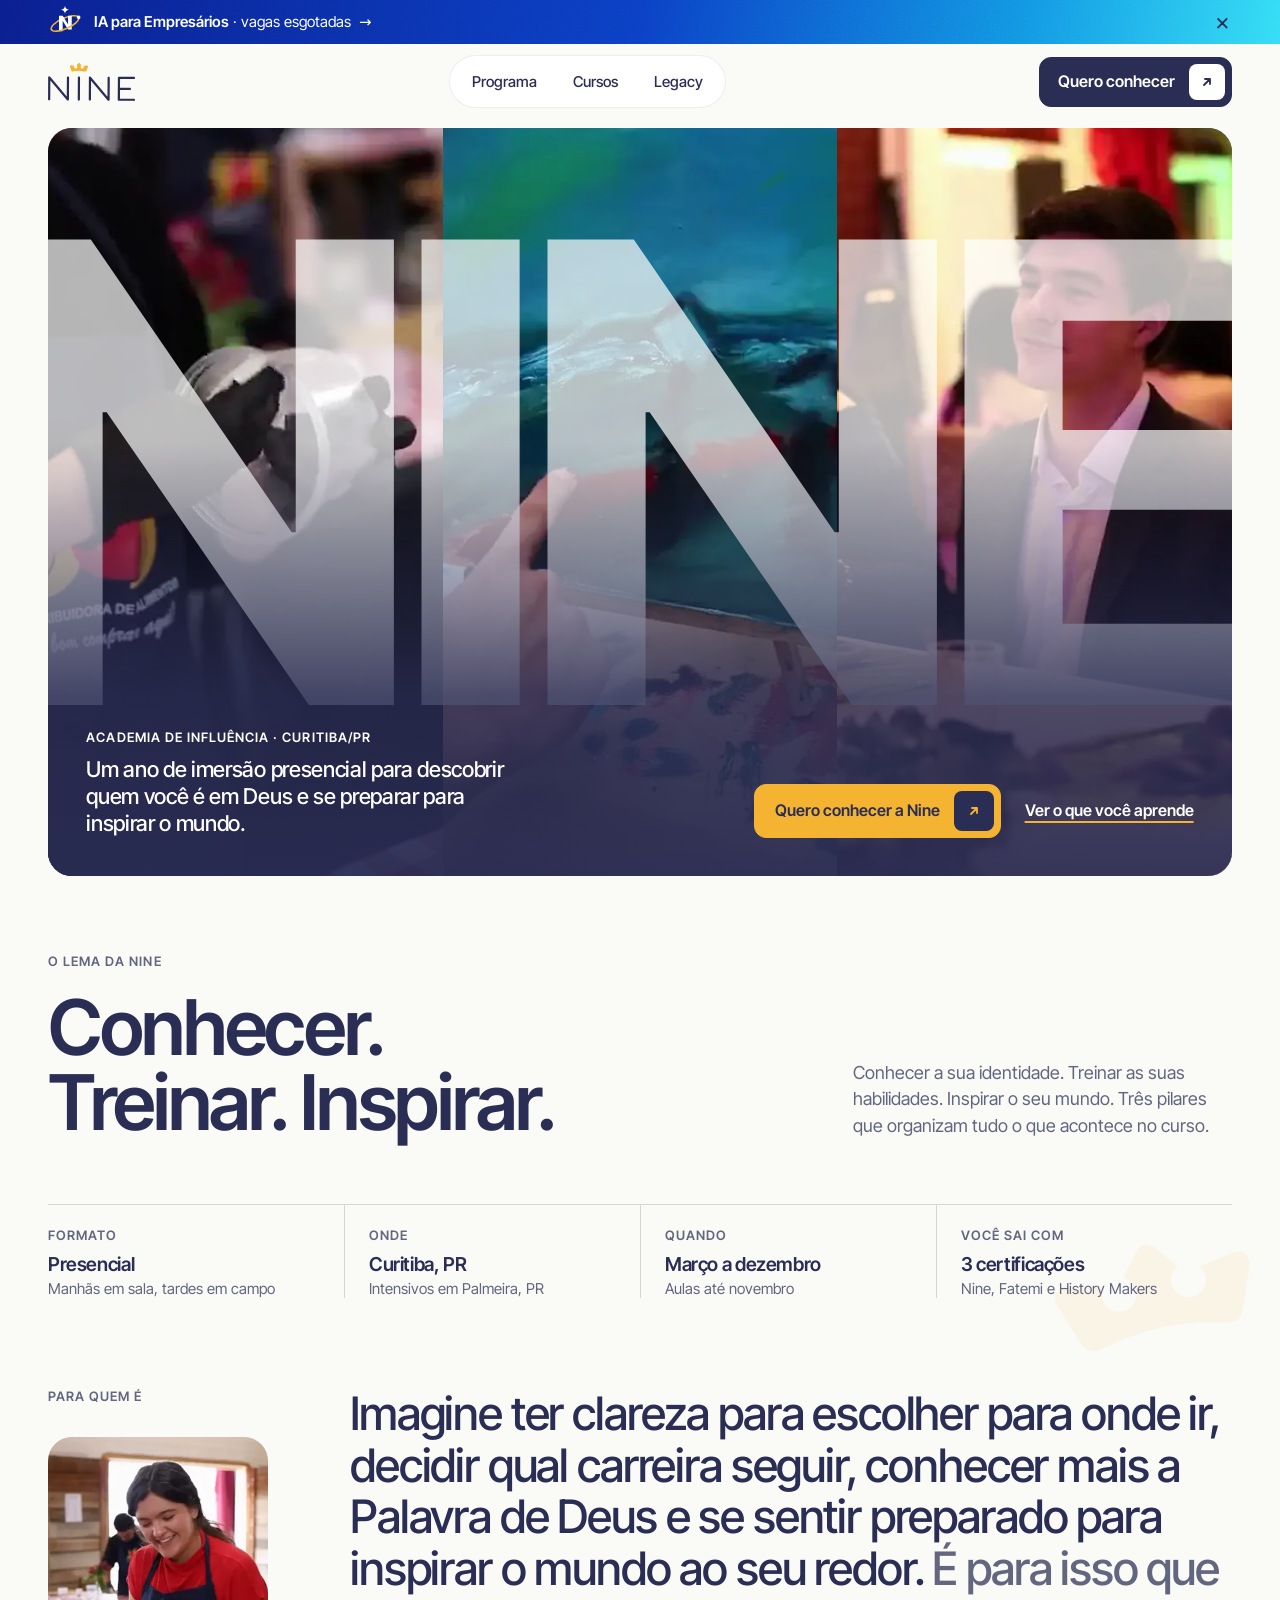
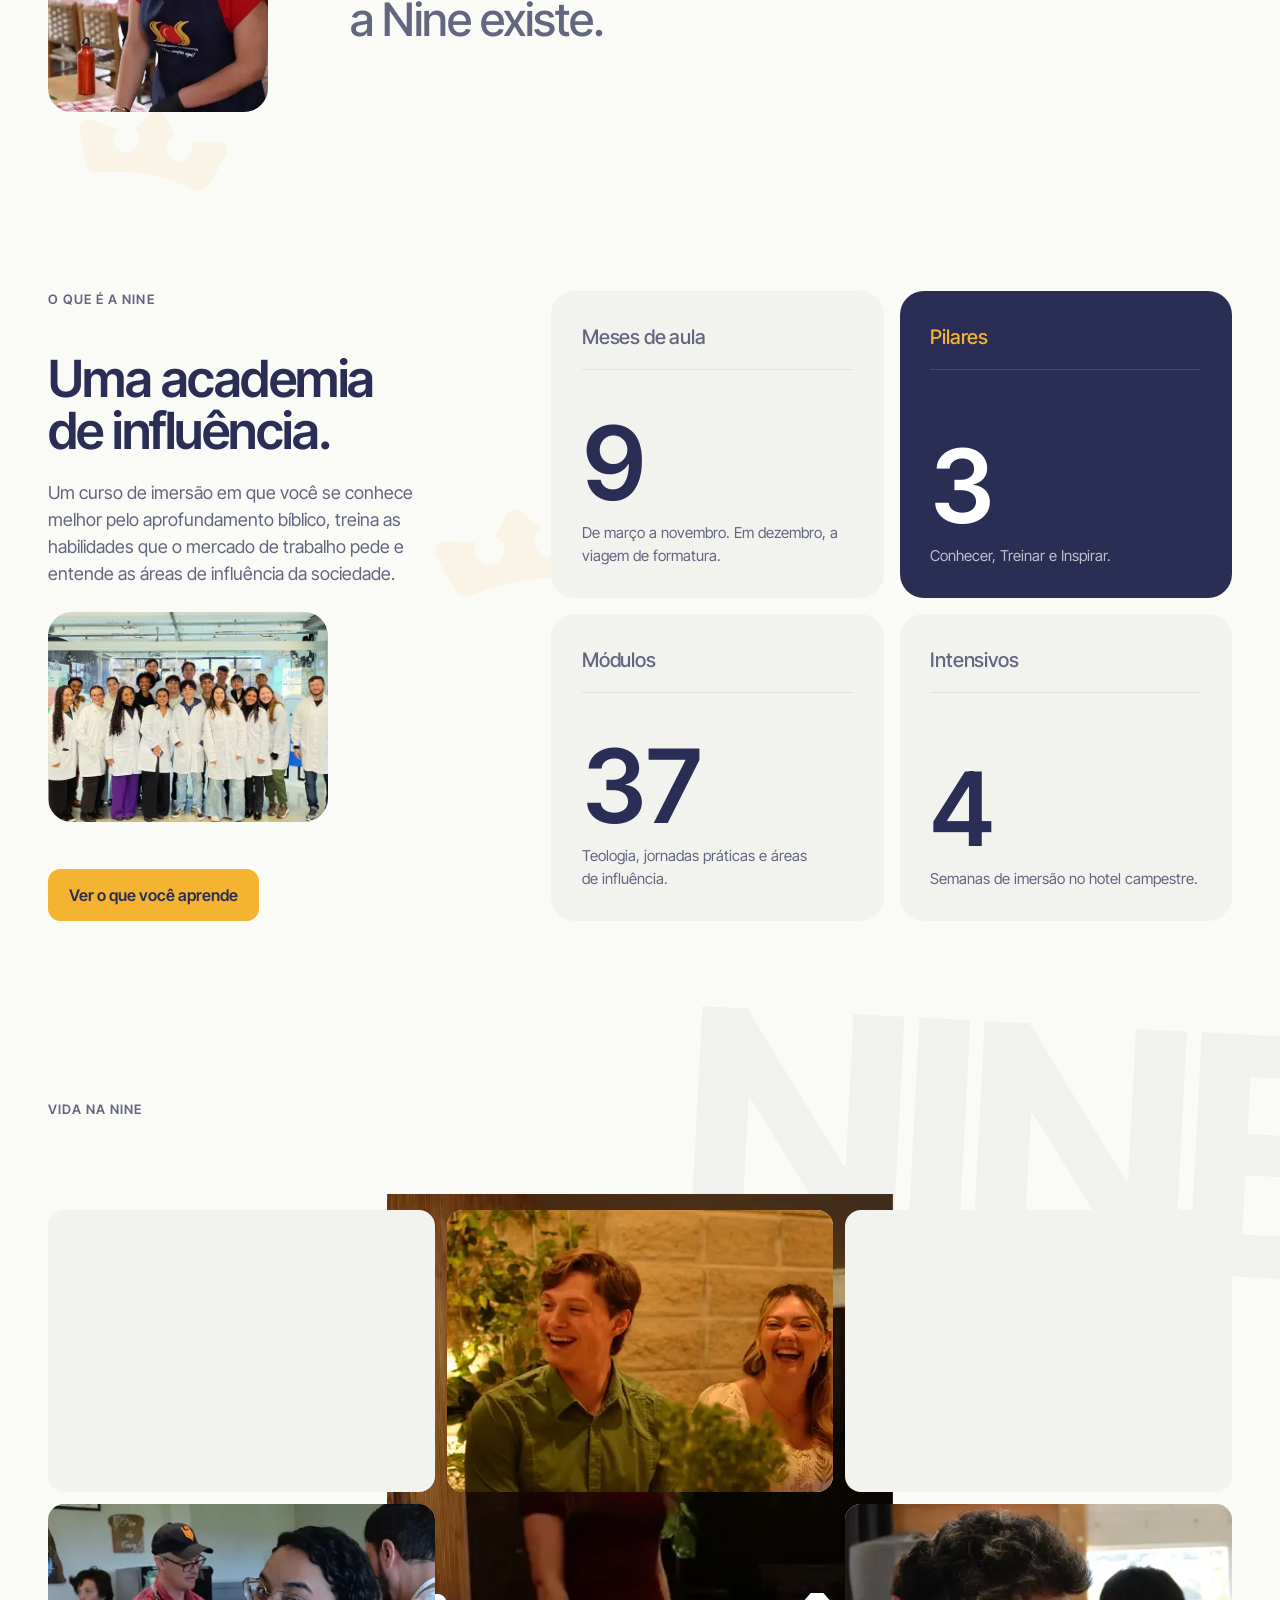
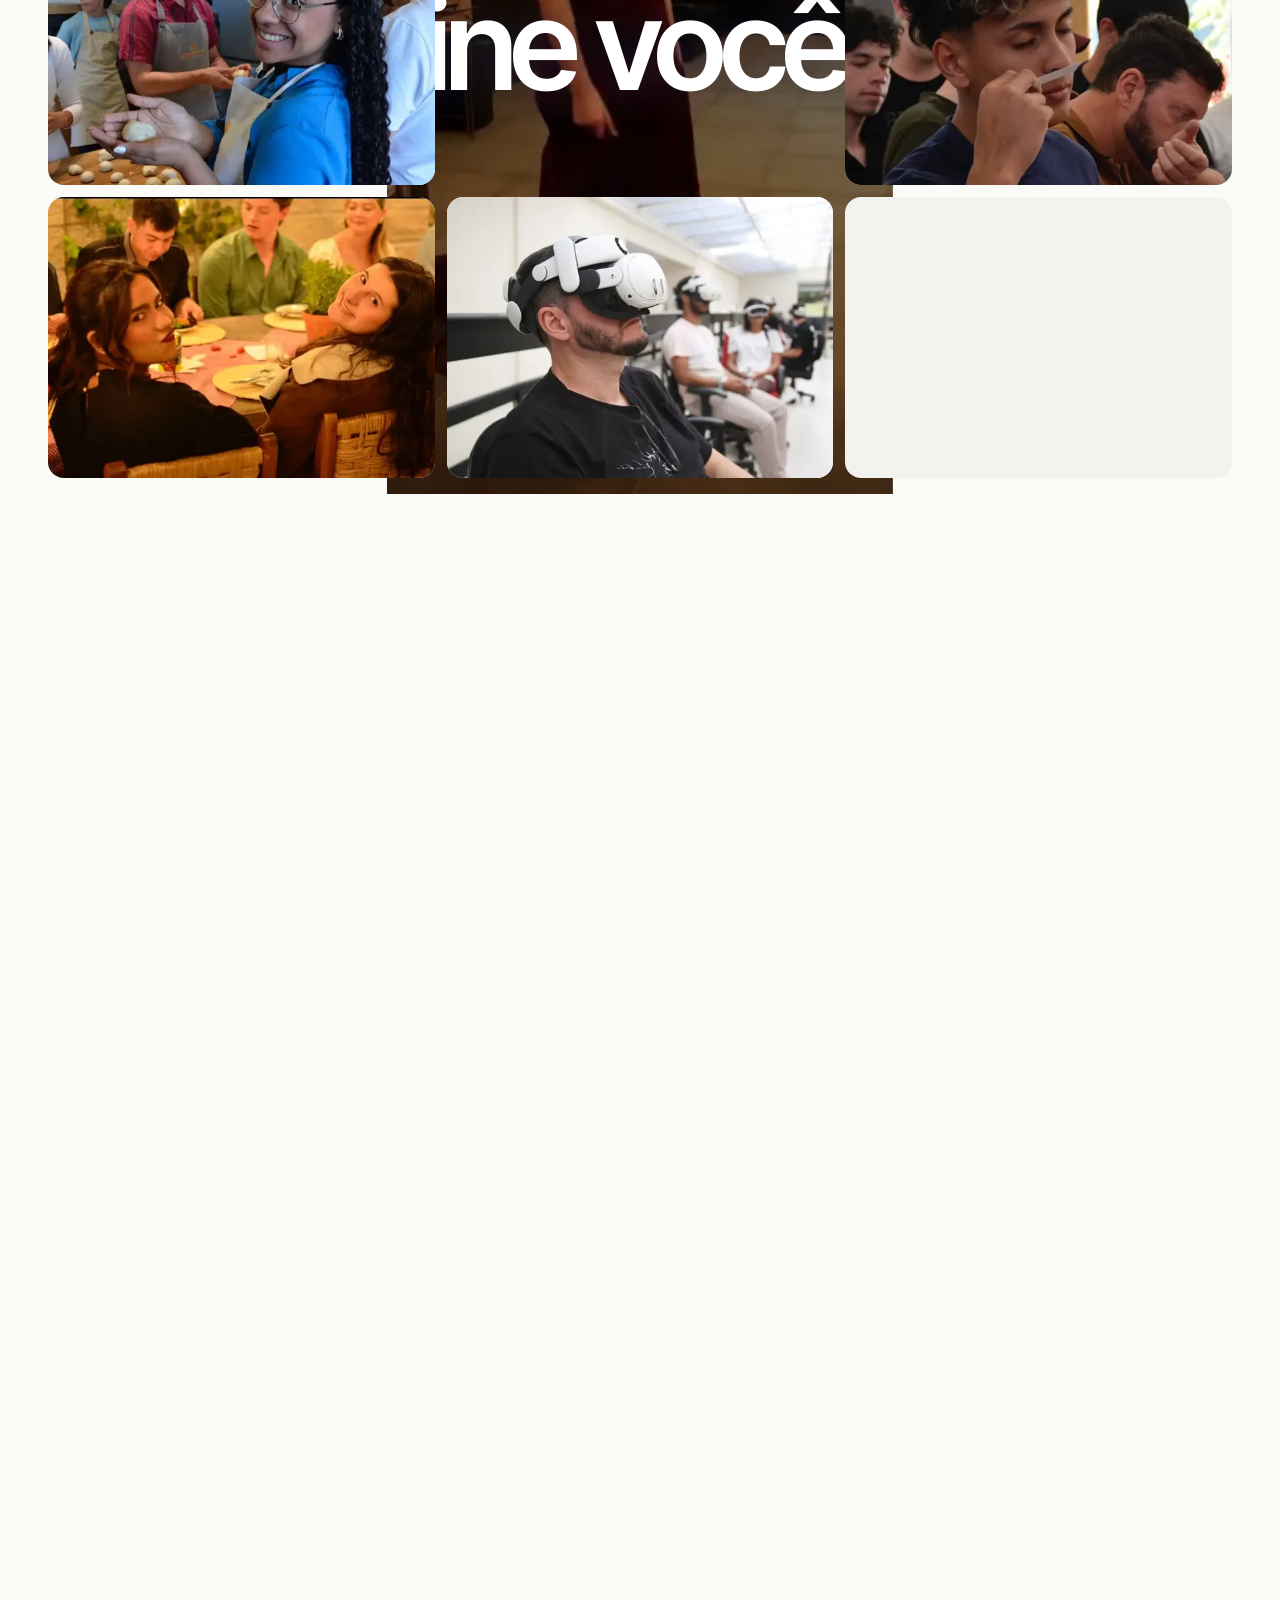
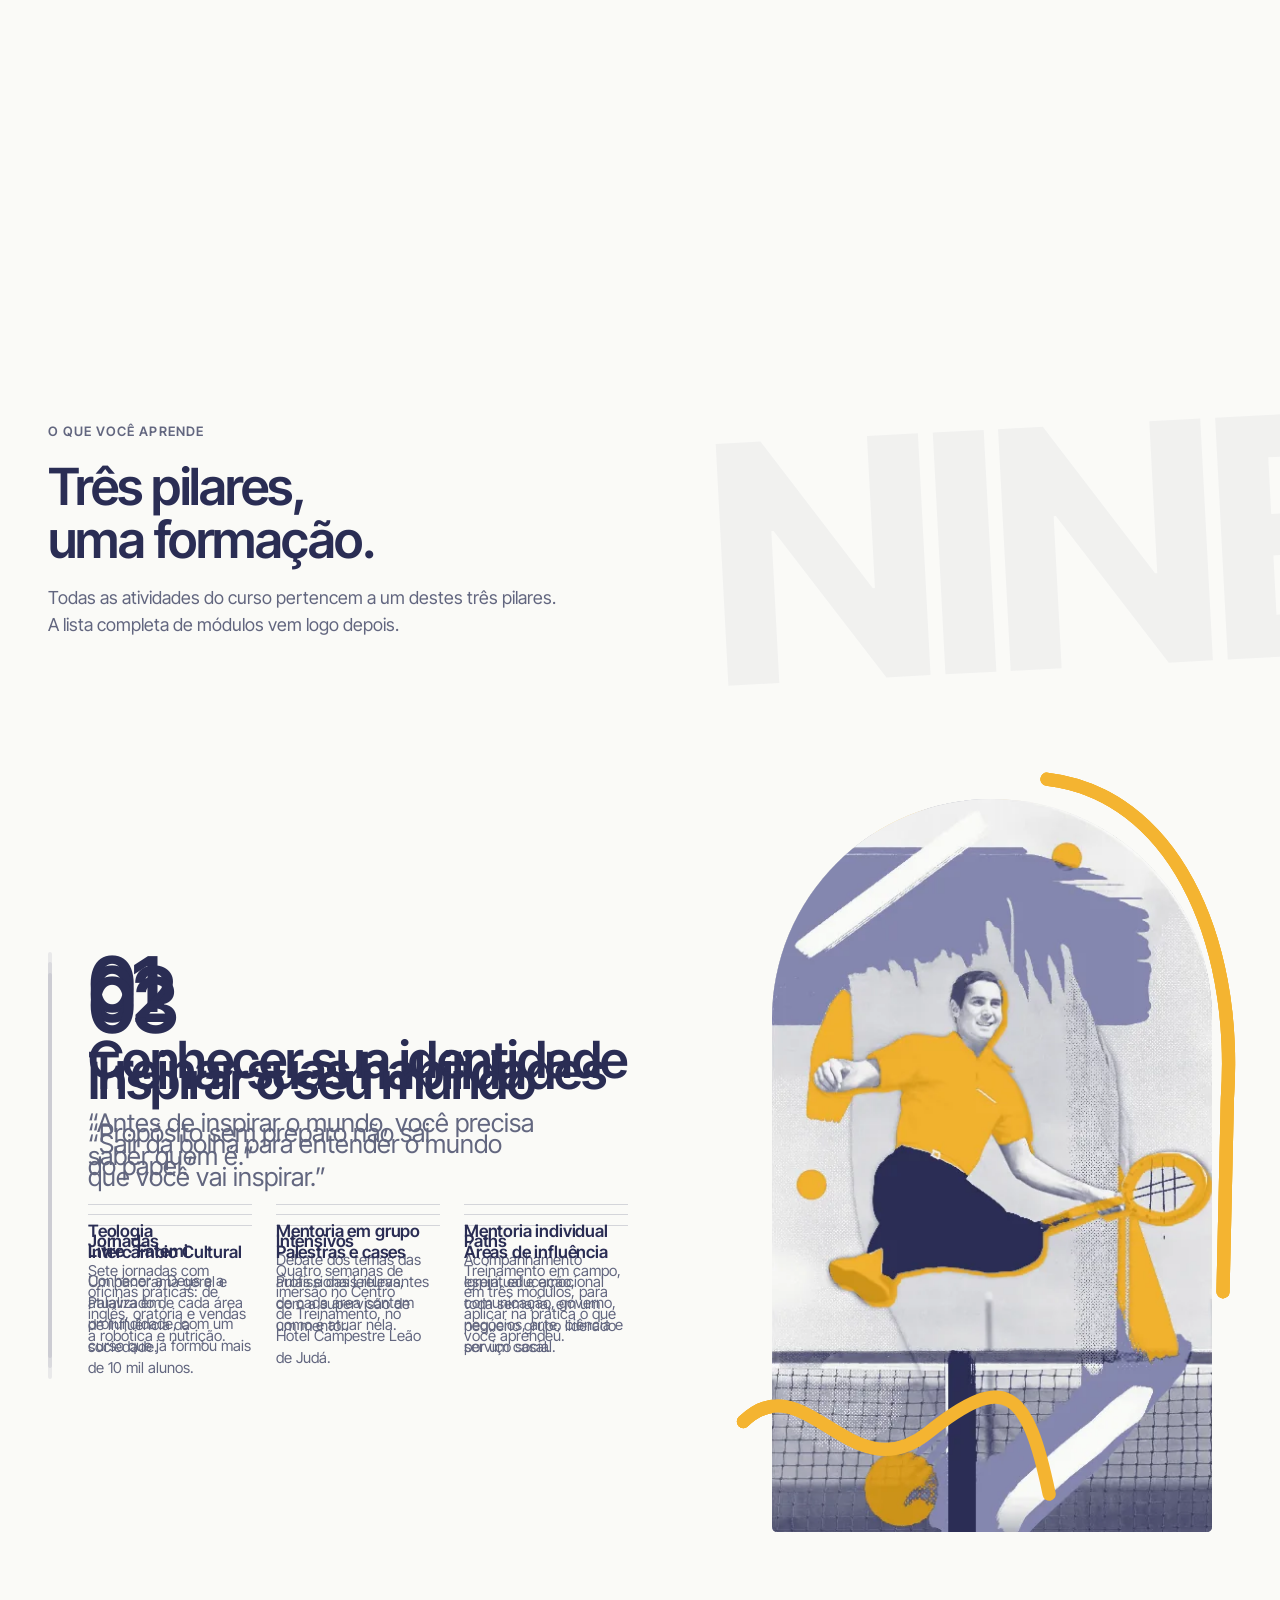
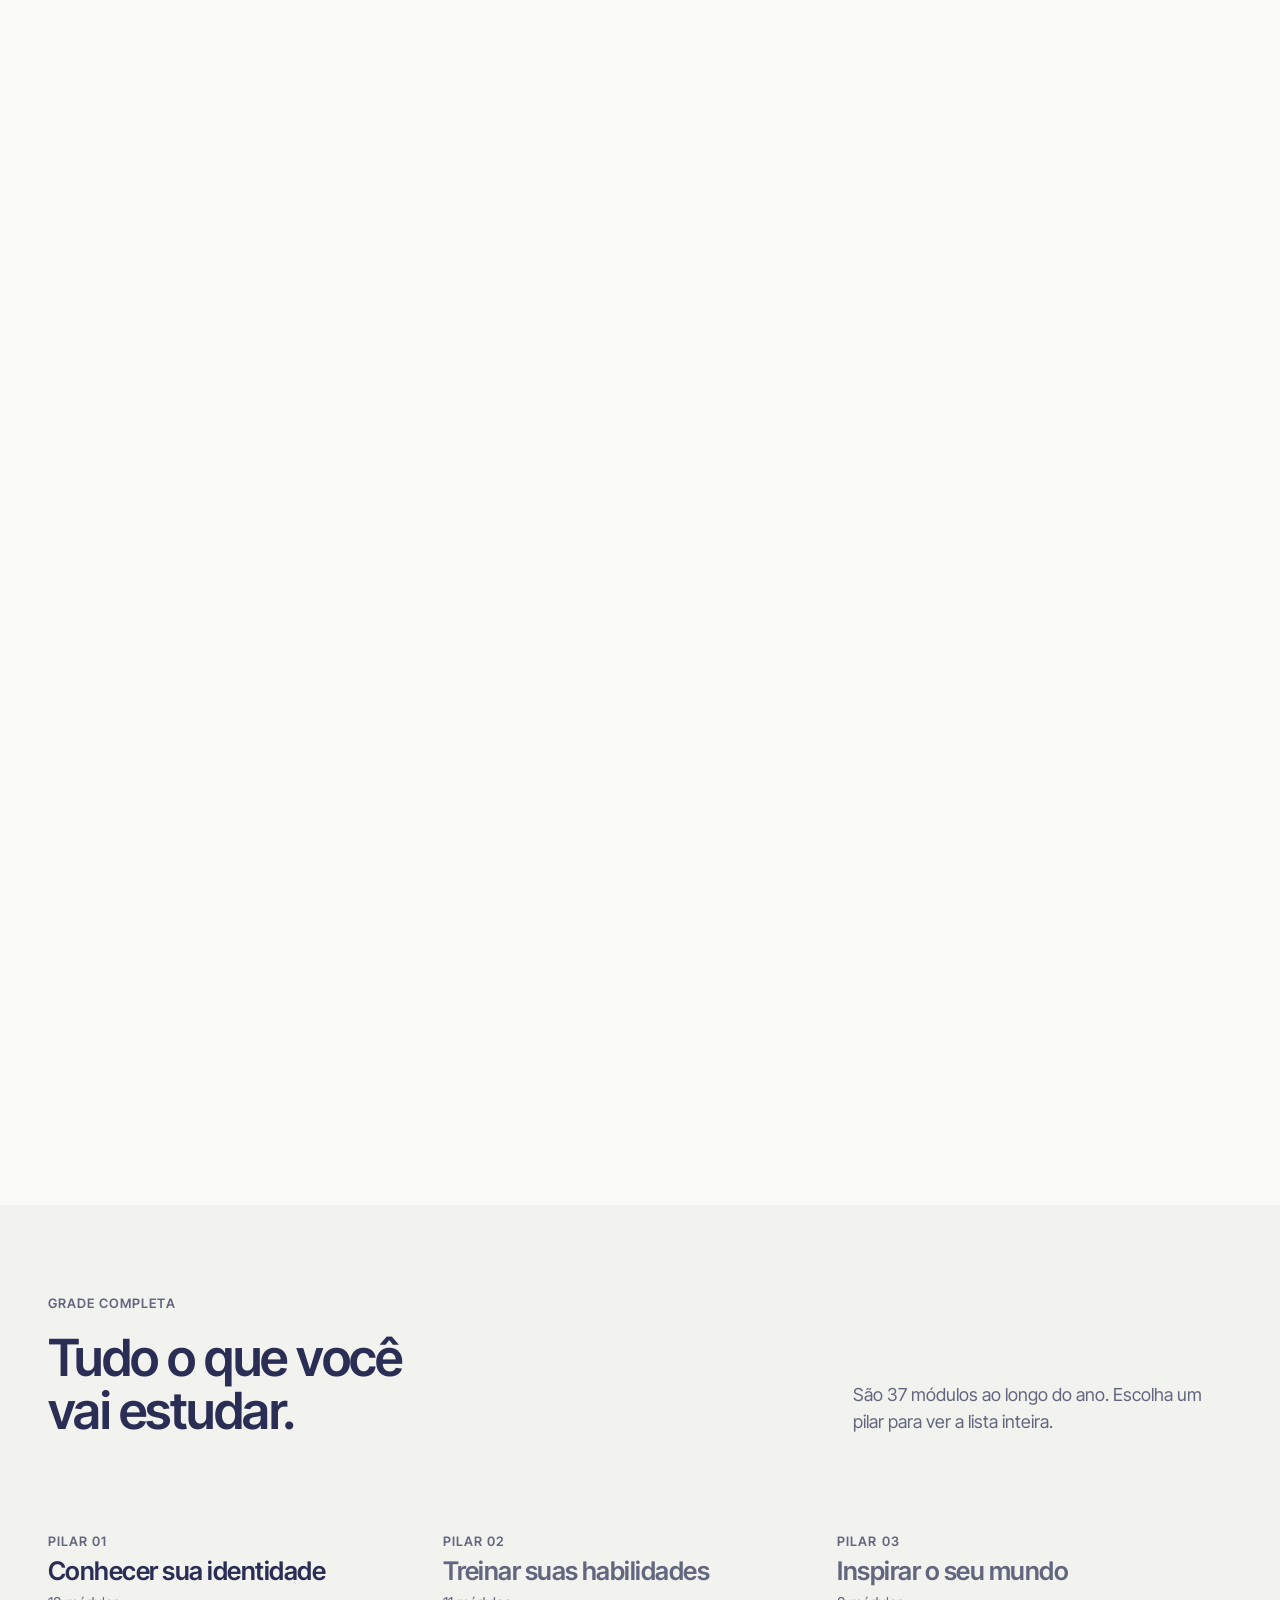
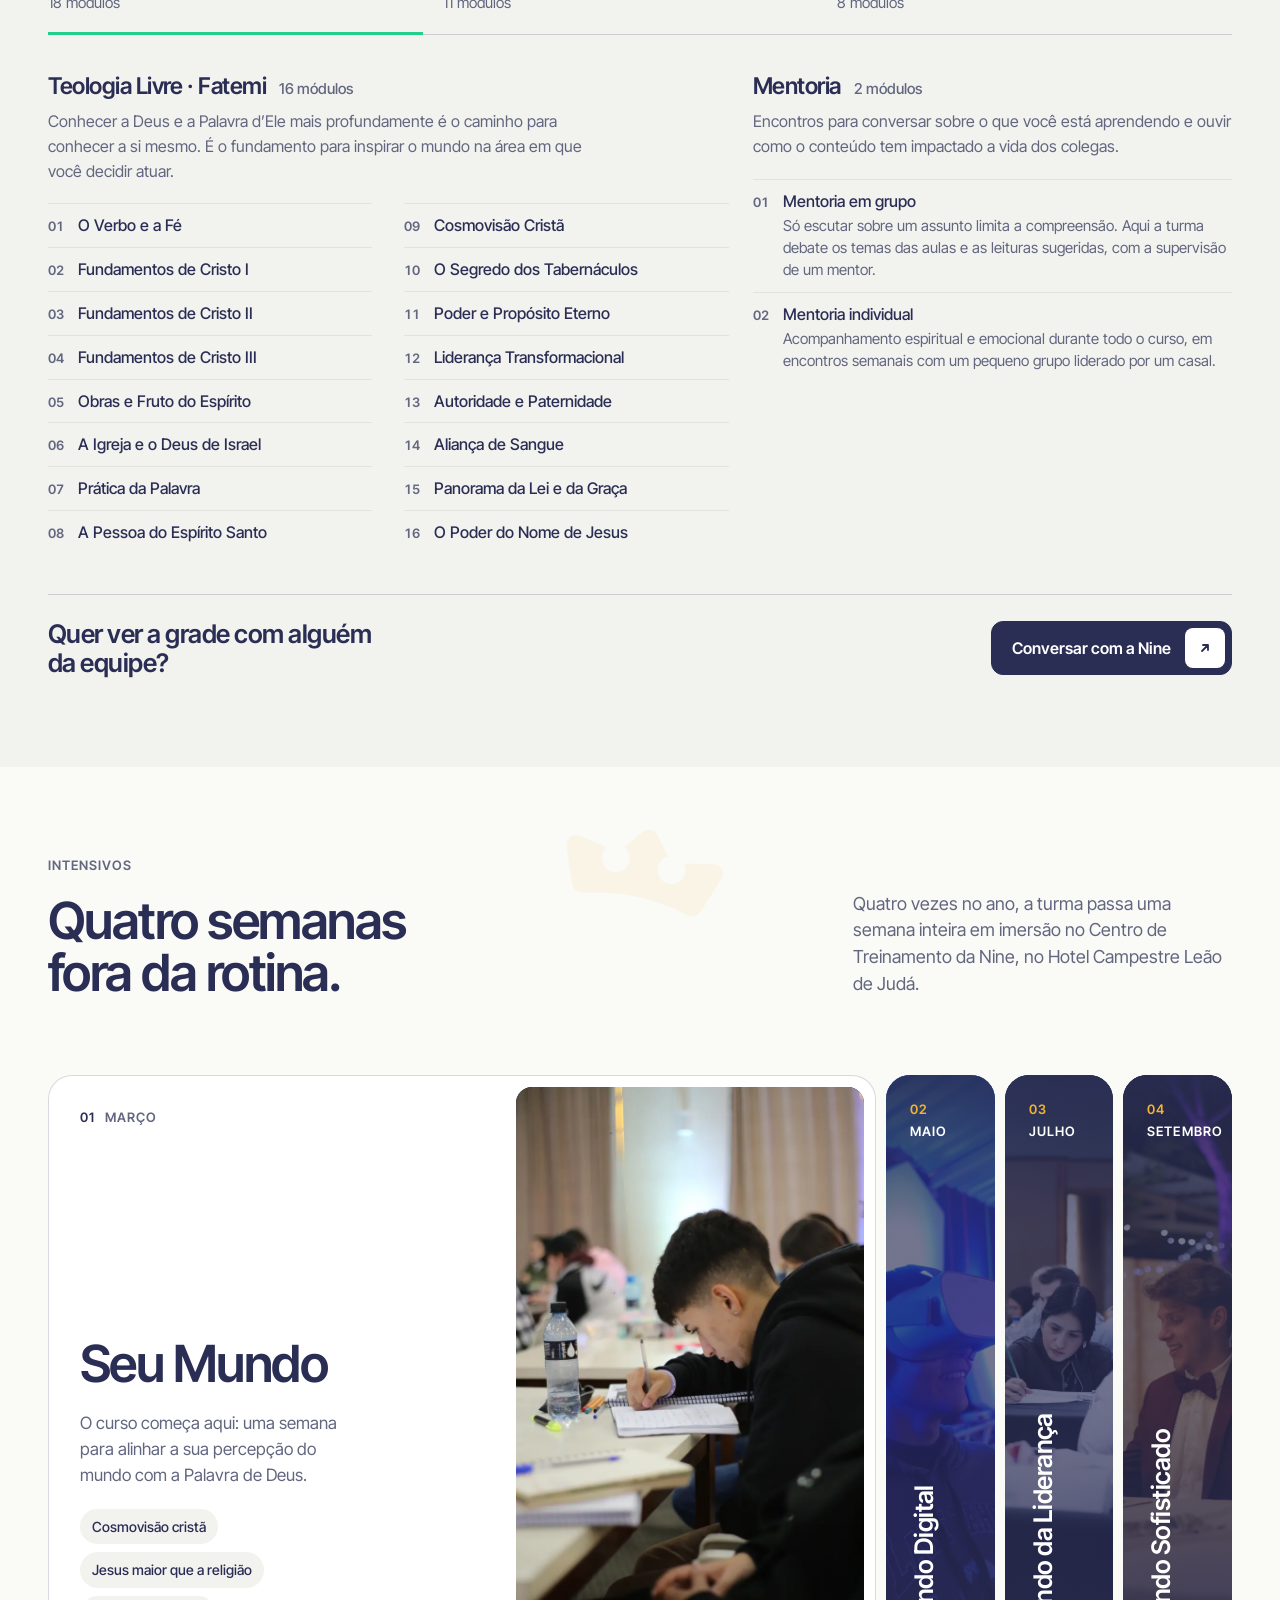
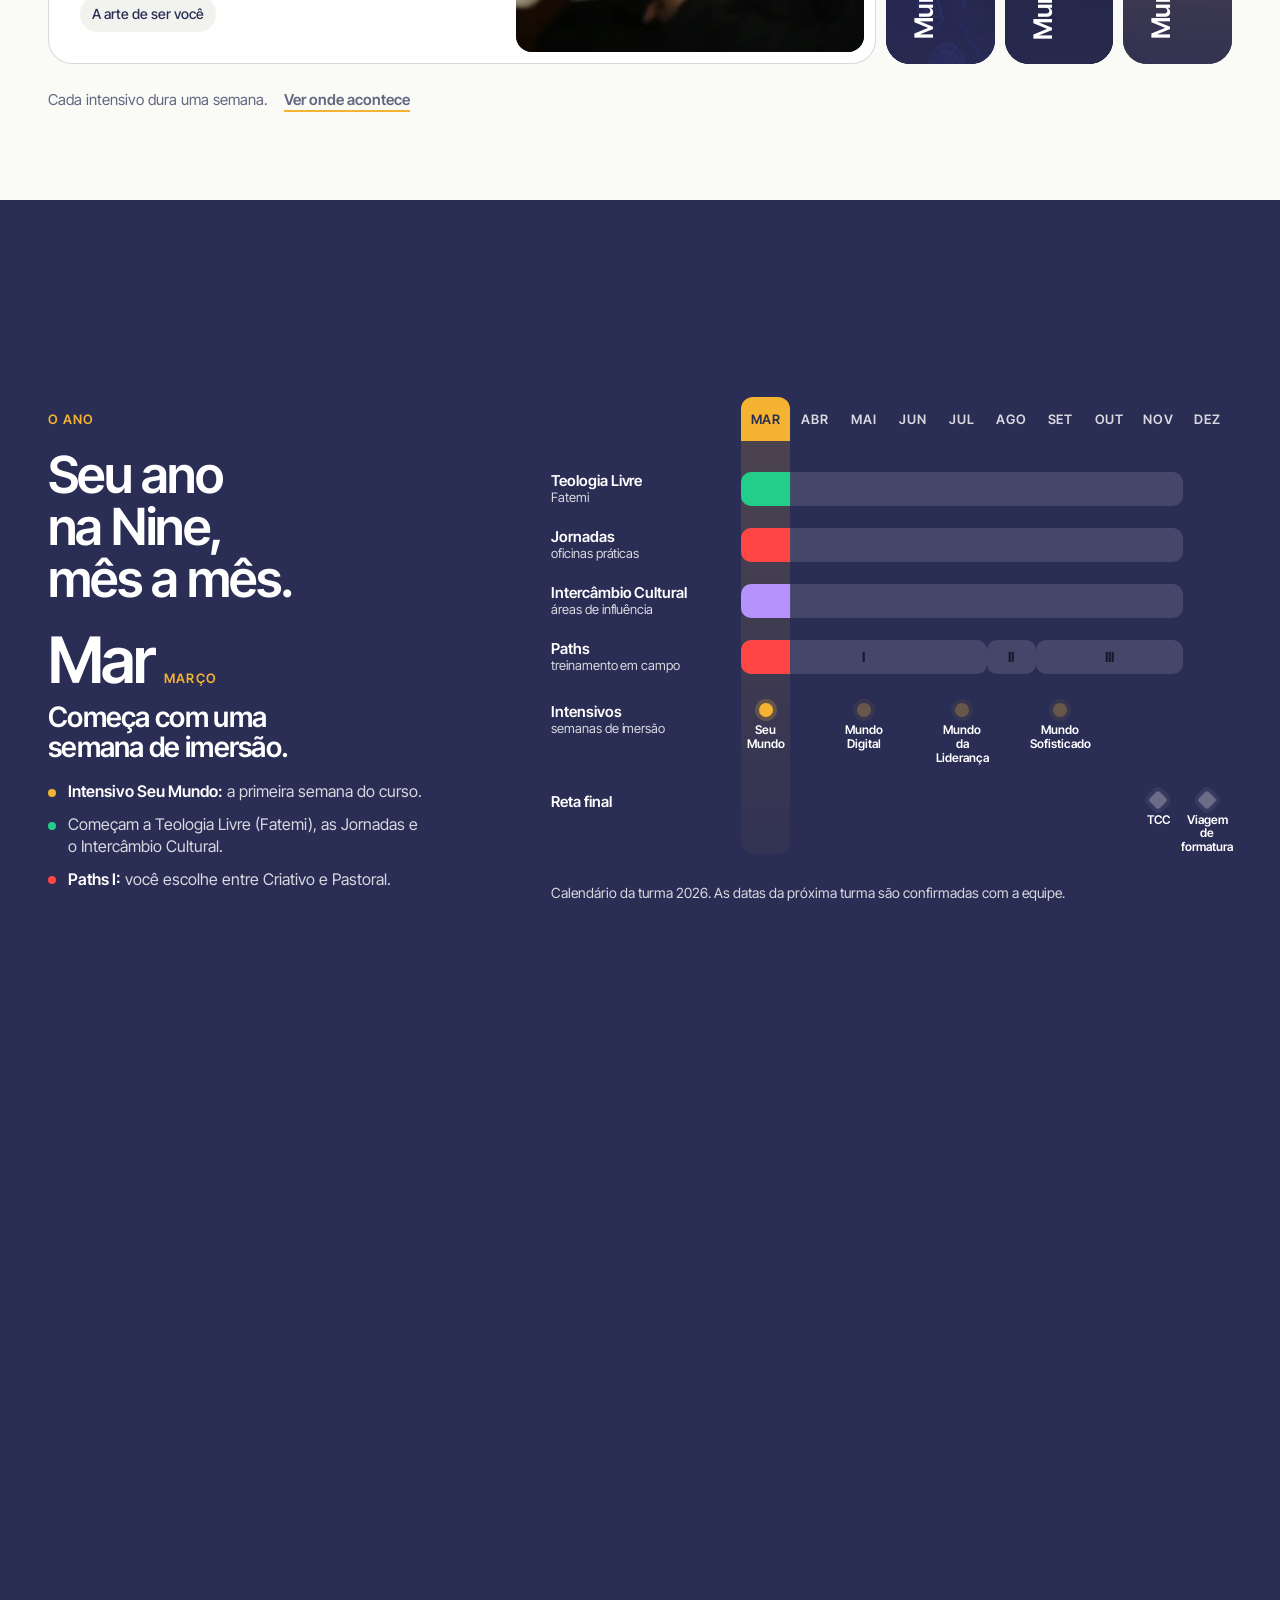
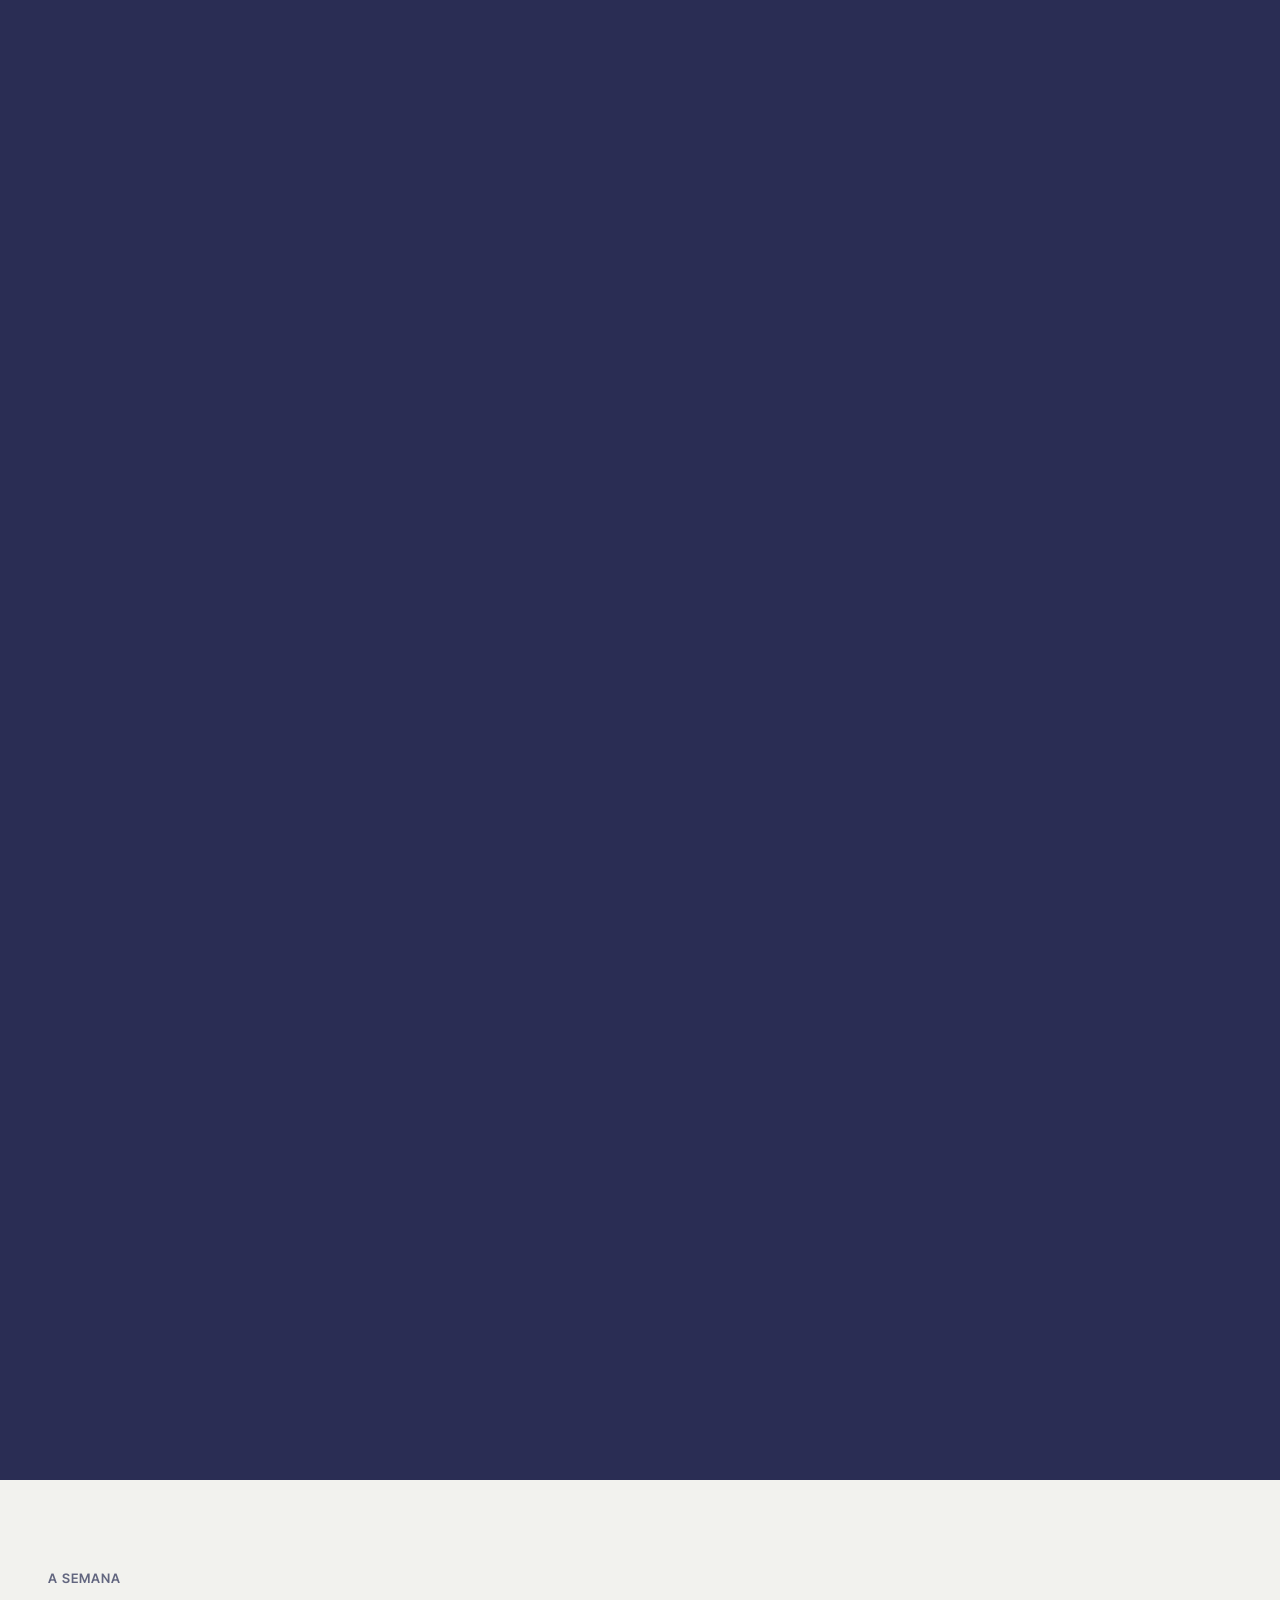
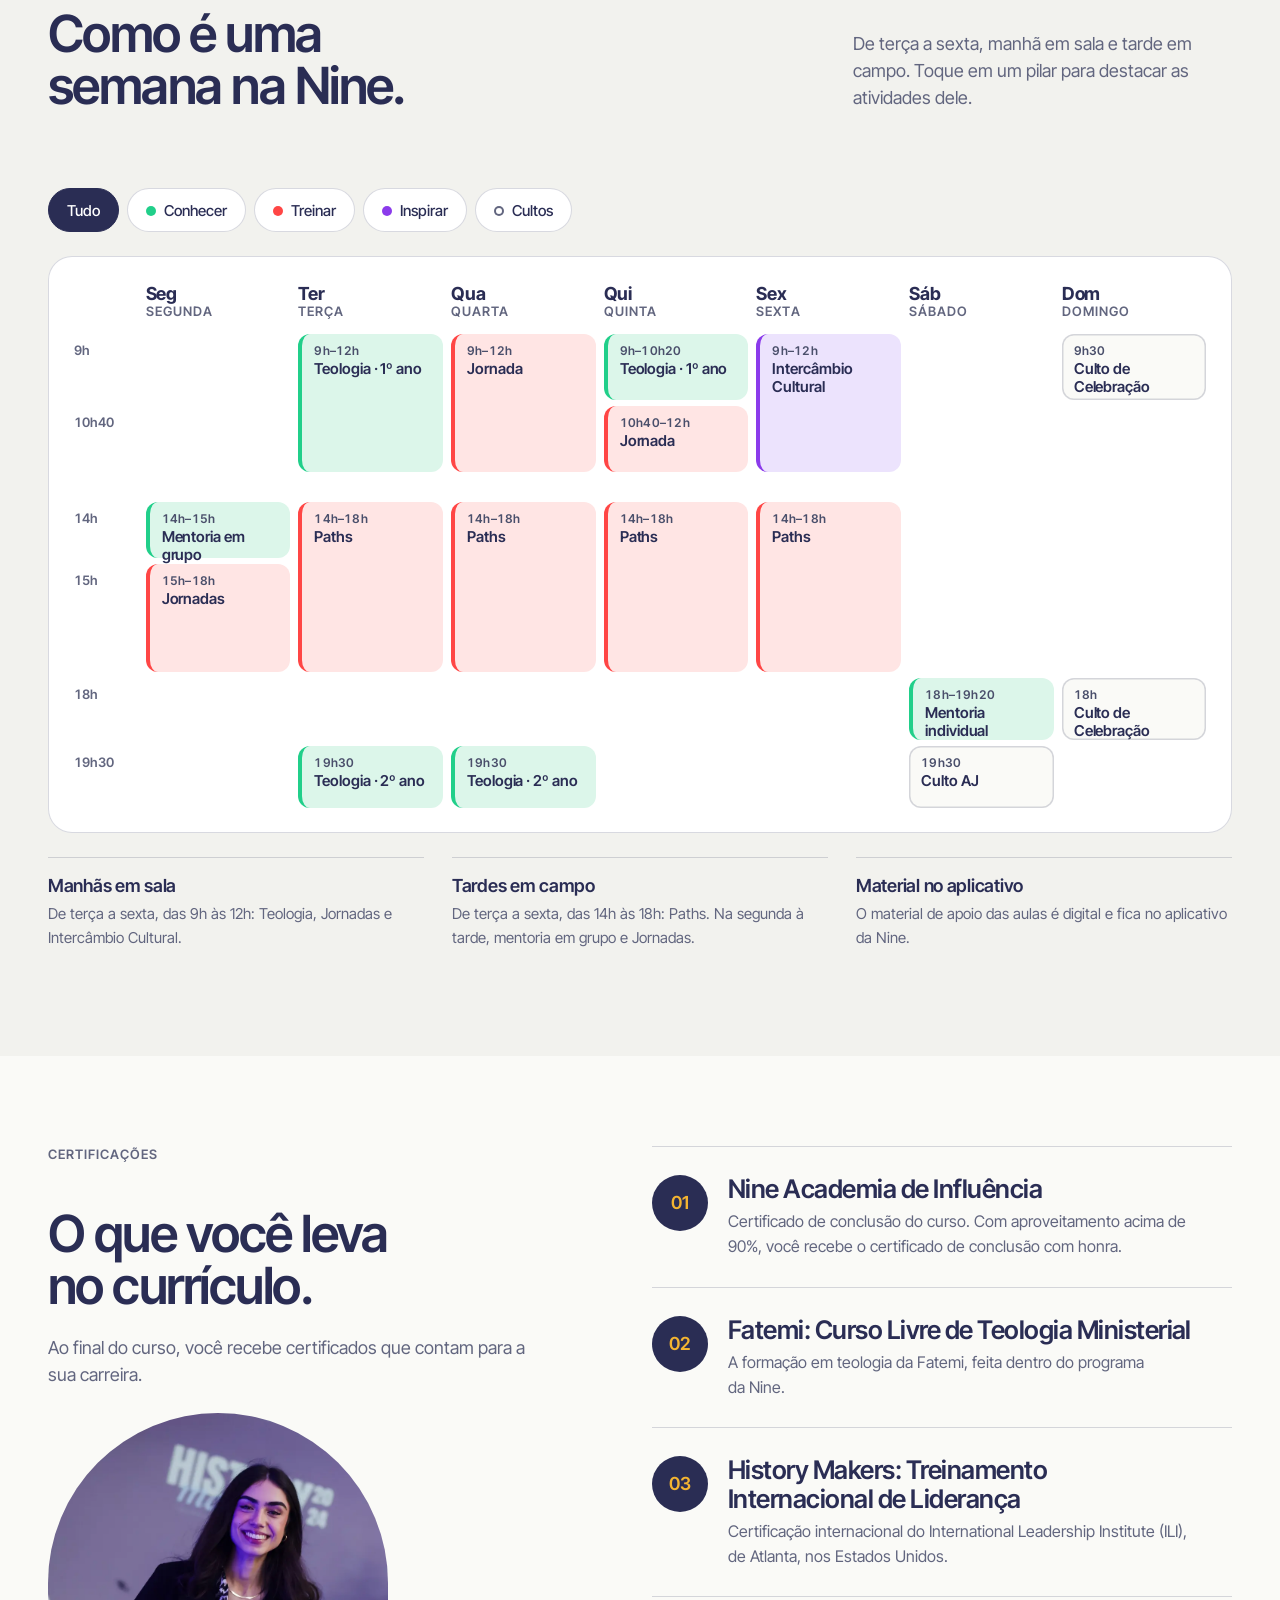
==== commit 04d53f9e: "Colagens nas cores da Nine; grade e itens dos pilares sem caixas - Colagens dos pilares recoloridas:" ====
--- a/index.html
+++ b/index.html
@@ -15,7 +15,7 @@
   <link rel="preload" as="font" type="font/woff2" href="/assets/fonts/inter-tight-latin.woff2" crossorigin>
   <link rel="preload" as="image" href="/assets/video/hero-1.webp" media="(min-width: 768px)" fetchpriority="high">
   <link rel="preload" as="image" href="/assets/video/hero-celular.webp" media="(max-width: 767px)" fetchpriority="high">
-  <style id="css">:root{--navy:#2A2D54;--navy-90:#353862;--gold:#F4B431;--paper:#FAFAF7;--paper-2:#F2F2EE;--ink:#2A2D54;--ink-muted:#62667F;--line:rgba(42,45,84,.08);--green:#21CF8A;--coral:#FF4645;--violet:#8B3BEB;--blue:#1A2BFA;--lime:#BBEA00;--orange:#FF6A13;--ph:#DCDCE0;--ph-dark:#5E6175;--font:"Inter Tight",system-ui,-apple-system,"Segoe UI",sans-serif;--fs-mega:clamp(5rem,18vw,20rem);--fs-h1:clamp(2.75rem,6vw,5.5rem);--fs-h2:clamp(2rem,4vw,3.5rem);--fs-h3:clamp(1.25rem,2vw,1.75rem);--fs-body:clamp(1rem,1.1vw,1.125rem);--fs-label:.8125rem;--max:1440px;--gutter:24px;--margin:clamp(16px,4vw,48px);--r-card:24px;--r-btn:12px;--r-pill:999px;--r-arc:999px 999px 24px 24px;--space:clamp(96px,14vw,200px);--nav-h:76px}@font-face{font-family:"Inter Tight";font-style:normal;font-weight:400 700;font-display:swap;src:url("/assets/fonts/inter-tight-latin.woff2") format("woff2")}*,*::before,*::after{box-sizing:border-box}*{margin:0}html{scroll-behavior:smooth;scroll-padding-top:var(--nav-h);overflow-y:scroll;-webkit-text-size-adjust:100%}body{font-family:var(--font);font-size:var(--fs-body);line-height:1.55;color:var(--ink);background:var(--paper);-webkit-font-smoothing:antialiased;overflow-x:clip}img,video,svg{display:block;max-width:100%}ul,ol{list-style:none;padding:0}a{color:inherit}button,input,select,textarea{font:inherit;color:inherit}h1,h2,h3,h4{font-weight:600;letter-spacing:-0.03em;line-height:1;text-wrap:balance}h1{font-size:var(--fs-h1);line-height:.98}h2{font-size:var(--fs-h2);line-height:1.02}h3{font-size:var(--fs-h3);line-height:1.1;letter-spacing:-0.02em}p{text-wrap:pretty}[hidden]{display:none !important}:focus-visible{outline:2px solid var(--navy);outline-offset:3px;border-radius:4px}:focus:not(:focus-visible){outline:none}.aplicar :focus-visible,.footer :focus-visible,.menu :focus-visible,.cta-band :focus-visible{outline-color:var(--gold)}@media (prefers-reduced-motion:reduce){html{scroll-behavior:auto}*,*::before,*::after{transition-duration:.01ms !important;animation-duration:.01ms !important}}.sr-only{position:absolute;width:1px;height:1px;padding:0;margin:-1px;overflow:hidden;clip-path:inset(50%);white-space:nowrap;border:0}.a11y-bar a{position:absolute;left:16px;top:-100px;z-index:100;background:var(--navy);color:#fff;padding:12px 16px;border-radius:var(--r-btn)}.a11y-bar a:focus{top:16px}.noscript{padding:12px 16px;background:var(--navy);color:#fff;text-align:center}.crown{display:inline-block;aspect-ratio:214 / 101;background:url("/assets/logo/crown.png") center / contain no-repeat}.container{width:100%;max-width:var(--max);margin-inline:auto;padding-inline:var(--margin)}.grid-12{display:grid;grid-template-columns:repeat(12,minmax(0,1fr));column-gap:var(--gutter)}main{position:relative;z-index:1}.section{padding-block:calc(var(--space) / 2)}.section-head{margin-bottom:clamp(40px,6vw,80px)}.section-head h2{max-width:16ch}.hero,.section{position:relative;overflow-x:clip}.wm-mark{position:absolute;z-index:-1;pointer-events:none;user-select:none}.wm-mark--crown{opacity:.08}.wm-mark--nine::before{content:"NINE"}.wm-mark--nine{font-size:clamp(8rem,26vw,26rem);font-weight:700;letter-spacing:-0.05em;line-height:.8;color:var(--navy);opacity:.04;white-space:nowrap}@media (max-width:767px){.wm-mark--crown{max-width:120px}}.label{font-size:var(--fs-label);font-weight:600;letter-spacing:.08em;text-transform:uppercase;color:var(--ink-muted);line-height:1.3}.label + h1,.label + h2{margin-top:20px}.lead{font-size:clamp(1.0625rem,1.4vw,1.3125rem);line-height:1.5;color:var(--ink-muted)}.muted{color:var(--ink-muted)}.tbc{color:var(--ink-muted);font-size:.875rem;font-weight:500}.tbc--dark{color:rgba(255,255,255,.6)}.tbc-note{margin-top:16px;font-size:.875rem;color:var(--ink-muted)}.ph{position:relative;display:grid;place-items:center;overflow:hidden;aspect-ratio:var(--ar,auto);background:var(--ph);color:#6E7183;border-radius:var(--r-card);font-size:.75rem;font-weight:600;letter-spacing:.06em;text-transform:uppercase;text-align:center}.ph>span{padding:12px;max-width:26ch}.ph--dark{background:var(--ph-dark);color:rgba(255,255,255,.7)}.photo{position:relative;overflow:hidden;aspect-ratio:var(--ar,auto);background:var(--paper-2);border-radius:var(--r-card)}.photo img,.photo video{position:absolute;inset:0;width:100%;height:100%;object-fit:cover}html:has(dialog[open]){overflow:hidden}.btn{display:inline-flex;align-items:center;gap:14px;min-height:52px;padding:6px 6px 6px 20px;background:var(--navy);color:#fff;border:1px solid var(--navy);border-radius:var(--r-btn);font-weight:600;font-size:1rem;text-decoration:none;cursor:pointer;transition:background-color .2s,color .2s}.btn:hover{background:var(--navy-90)}.btn__icon{display:grid;place-items:center;width:40px;height:40px;border-radius:8px;background:#fff;color:var(--navy)}.btn__icon svg{width:16px;height:16px;fill:none;stroke:currentColor;stroke-width:1.8;stroke-linecap:round;stroke-linejoin:round}.btn--ghost{background:var(--gold);color:var(--navy);border-color:var(--gold);padding-right:20px}.btn--ghost:hover{background:#FEC34F;border-color:#FEC34F}.btn--light{background:#fff;color:var(--navy);border-color:#fff}.btn--light:hover{background:var(--paper-2)}.btn--light .btn__icon{background:var(--navy);color:#fff}.btn--gold{background:var(--gold);color:var(--navy);border-color:var(--gold)}.btn--gold:hover{background:#FEC34F}.btn--gold .btn__icon{background:var(--navy);color:var(--gold)}.btn:disabled{opacity:.5;cursor:not-allowed}.btn-row{display:flex;flex-wrap:wrap;gap:12px}.wm{display:inline-flex;align-items:flex-end;font-weight:700;letter-spacing:-0.02em;line-height:1}.wm__i{position:relative}.wm__i .crown{position:absolute;left:50%;bottom:100%;width:.5em;transform:translate(-50%,-.02em)}.top{position:fixed;inset:0 0 auto;z-index:50;transition:transform .45s cubic-bezier(.2,.7,.2,1)}.top.is-compact{transform:translateY(calc(var(--bar-h) * -1))}.top.is-hidden{transform:translateY(-100%)}.nav{height:var(--nav-h);display:flex;align-items:center;background:var(--paper);border-bottom:1px solid transparent;transition:background-color .3s,border-color .3s}.top.is-compact .nav{background:rgba(250,250,247,.72);backdrop-filter:blur(12px);-webkit-backdrop-filter:blur(12px);border-bottom:1px solid var(--line)}.nav__inner{display:flex;align-items:center;justify-content:space-between;gap:16px}.logo{display:block;line-height:0;text-decoration:none;color:var(--navy);border-radius:6px}.logo__svg{display:block;height:38px;width:auto}.nav__pill{position:relative;background:#fff;border:1px solid var(--line);border-radius:var(--r-pill);padding:4px}.nav__pill ul{display:flex}.nav__pill a{display:block;padding:10px 18px;border-radius:var(--r-pill);font-size:.9375rem;font-weight:500;text-decoration:none;color:var(--navy)}.nav__pill a:hover{background:var(--paper-2)}.nav__pill a{position:relative}.nav__pill a[aria-current]::after{content:"";position:absolute;left:50%;bottom:3px;width:5px;height:5px;margin-left:-2.5px;border-radius:50%;background:var(--gold)}.nav__cta{min-height:48px;padding-left:18px}.nav__cta .btn__icon{width:36px;height:36px}.nav__burger{display:none;width:48px;height:48px;border-radius:var(--r-btn);background:var(--navy);border:0;cursor:pointer;place-content:center;gap:6px}.nav__burger span[aria-hidden]{display:block;width:20px;height:2px;background:#fff;border-radius:2px}.menu{position:fixed;inset:0;z-index:60;background:var(--navy);color:#fff;display:flex;flex-direction:column;justify-content:center;padding:var(--margin)}.menu__close{position:absolute;top:14px;right:var(--margin);width:48px;height:48px;background:transparent;border:1px solid rgba(255,255,255,.25);border-radius:var(--r-btn);color:#fff;font-size:1.75rem;line-height:1;cursor:pointer}.menu a{display:block;padding:8px 0;font-size:clamp(2.25rem,10vw,3.5rem);font-weight:600;letter-spacing:-0.03em;text-decoration:none}.menu .menu__apply{color:var(--gold)}@media (max-width:1023px){.nav__pill,.nav__cta{display:none}.nav__burger{display:grid}}.hero{padding-top:calc(var(--bar-h) + var(--nav-h) + 8px)}.hero__card{position:relative;height:calc(88vh - var(--bar-h));min-height:520px;max-height:960px;border-radius:var(--r-card);overflow:hidden;isolation:isolate;color:#fff}.hero__media{position:absolute;inset:-12% 0 0;display:flex;background:var(--navy)}.hero__media video{flex:1 1 0;min-width:0;height:100%;object-fit:cover}.hero__media .hero__cel{display:none}@media (max-width:767px){.hero__media video{display:none}.hero__media .hero__cel{display:block}}.hero__card::after{content:"";position:absolute;inset:0;z-index:2;pointer-events:none;background:linear-gradient(to top,rgba(42,45,84,.94) 0%,rgba(42,45,84,.82) 24%,rgba(42,45,84,0) 58%)}.hero__wordmark{position:absolute;left:50%;top:46%;z-index:1;transform:translate(calc(-50% - .025em),-50%);font-size:clamp(6rem,50vw,48rem);font-weight:700;letter-spacing:-0.05em;line-height:.8;color:rgba(255,255,255,.7);white-space:nowrap;pointer-events:none}.hero__wordmark>span{display:block}.hero__wordmark>span::before{content:"NINE"}.hero__bar{position:absolute;inset:auto 0 0;z-index:3;display:flex;flex-wrap:wrap;align-items:end;justify-content:space-between;gap:24px 40px;padding:clamp(20px,3vw,40px)}.hero__what{max-width:34ch;font-size:clamp(1.125rem,1.7vw,1.5rem);font-weight:500;line-height:1.25;letter-spacing:-0.015em}.hero__what .label{display:block;margin-bottom:10px;color:#fff}.hero__go{display:flex;flex-wrap:wrap;align-items:center;gap:12px 24px}.hero__more{color:#fff;font-weight:600;text-underline-offset:5px;text-decoration-thickness:2px;text-decoration-color:var(--gold)}.hero__card :focus-visible{outline-color:var(--gold)}.hero__text{margin-top:clamp(40px,6vw,80px);row-gap:32px;align-items:end}.hero__head{grid-column:1 / span 7}.hero__side{grid-column:9 / span 4;display:grid;gap:28px}@media (max-width:1023px){.hero__head,.hero__side{grid-column:1 / -1}.hero__card{height:min(88svh,82vw)}}@media (max-width:767px){.hero__card{height:76svh;min-height:500px}.hero__card::after{background:linear-gradient(to top,rgba(42,45,84,.95) 0%,rgba(42,45,84,.86) 40%,rgba(42,45,84,0) 72%)}.hero__wordmark{top:30%}}.manifesto .grid-12{row-gap:32px}.manifesto__aside{grid-column:1 / span 3;display:grid;gap:32px;align-content:start}.manifesto__face{max-width:220px}.manifesto__text{grid-column:4 / -1;font-size:clamp(1.75rem,3.6vw,3.25rem);font-weight:500;line-height:1.12;letter-spacing:-0.025em;color:var(--navy)}@media (max-width:1023px){.manifesto__aside,.manifesto__text{grid-column:1 / -1}.manifesto__aside{grid-template-columns:auto 1fr;align-items:end;gap:16px}.manifesto__aside .label{order:2;padding-bottom:10px;border-bottom:1px solid var(--line-strong)}.manifesto__face{order:1;width:96px}}.zoom{position:relative;display:grid;grid-template-columns:repeat(3,1fr);grid-template-rows:repeat(3,1fr);gap:12px;height:calc(100svh - var(--nav-h) - 32px);min-height:560px;max-height:960px}.zoom__ring{display:contents}.zoom__item,.zoom__center{border-radius:16px}.zoom__item:nth-child(-n+3){grid-row:1}.zoom__item:nth-child(4){grid-area:2 / 1}.zoom__item:nth-child(5){grid-area:2 / 3}.zoom__item:nth-child(n+6){grid-row:3}.zoom__center{grid-area:2 / 2;position:relative;overflow:hidden;background:var(--navy);color:#fff;display:grid;place-items:center}.zoom__center video,.zoom__still{position:absolute;inset:0;width:100%;height:100%;object-fit:cover}.zoom__still{display:none}@media (max-width:1023px){.zoom__center video{display:none}.zoom__still{display:block}.zoom .zoom__center::after{background:linear-gradient(to bottom,rgba(42,45,84,.62),rgba(42,45,84,.5))}}.zoom__center::after{content:"";position:absolute;inset:0;background:rgba(42,45,84,.35)}.zoom__phrase{position:relative;z-index:1;font-size:clamp(1.25rem,2.6vw,2.5rem);font-weight:600;letter-spacing:-0.03em;line-height:1;padding:16px;text-align:center}@media (max-width:1023px){.zoom:not(.is-pinned){display:block;height:auto;min-height:0;max-height:none}.zoom:not(.is-pinned) .zoom__center{aspect-ratio:4 / 5;max-height:80vh;width:100%}.zoom:not(.is-pinned) .zoom__item{aspect-ratio:4 / 3}.zoom:not(.is-pinned) .zoom__phrase{font-size:var(--fs-h1)}.zoom:not(.is-pinned) .zoom__ring{display:flex;gap:12px;margin-top:12px;overflow-x:auto;scroll-snap-type:x mandatory;scrollbar-width:none;margin-inline:calc(var(--margin) * -1);padding-inline:var(--margin);scroll-padding-inline:var(--margin)}.zoom:not(.is-pinned) .zoom__item{flex:0 0 62%;scroll-snap-align:start}}.mural{margin-top:var(--space)}.mural__head{row-gap:16px;align-items:end;margin-bottom:32px}.mural__title{grid-column:1 / span 6;font-size:var(--fs-h2)}.mural__sub{grid-column:8 / -1}.chips{display:flex;flex-wrap:wrap;gap:8px;margin-bottom:32px}.chip{min-height:44px;padding:8px 18px;border-radius:var(--r-pill);background:#fff;border:1px solid var(--line-strong);color:var(--navy);font-size:.9375rem;font-weight:500;cursor:pointer;transition:background-color .2s,color .2s,border-color .2s}.chip:hover{border-color:var(--navy)}.chip[aria-pressed="true"]{background:var(--navy);border-color:var(--navy);color:#fff}.masonry{columns:4;column-gap:16px}.masonry li{break-inside:avoid;margin-bottom:16px}.masonry figure{position:relative}.mural__open{display:block;width:100%;padding:0;border:0;background:var(--paper-2);border-radius:16px;overflow:hidden;cursor:zoom-in}.mural__open img{width:100%;height:auto;transition:transform .6s cubic-bezier(.2,.7,.2,1)}.masonry figcaption{margin-top:8px;font-size:.875rem;color:var(--ink-muted)}@media (hover:hover) and (pointer:fine){.masonry figcaption{position:absolute;left:8px;right:8px;bottom:8px;margin:0;padding:8px 12px;border-radius:10px;background:rgba(42,45,84,.82);color:#fff;opacity:0;transform:translateY(8px);transition:opacity .3s,transform .3s;pointer-events:none}.masonry figure:hover figcaption,.masonry figure:focus-within figcaption{opacity:1;transform:none}.masonry figure:hover img{transform:scale(1.05)}}.mural__more{display:flex;justify-content:center;margin-top:32px}@media (max-width:1023px){.masonry{columns:3}.mural__title,.mural__sub{grid-column:1 / -1}}@media (max-width:767px){.masonry{columns:2;column-gap:12px}.masonry li{margin-bottom:12px}.chips{flex-wrap:nowrap;overflow-x:auto;margin-inline:calc(var(--margin) * -1);padding-inline:var(--margin);scrollbar-width:none}.chip{flex:none}}.reels{margin-top:var(--space)}.reels__track{display:flex;align-items:center;gap:16px;overflow-x:auto;scroll-snap-type:x mandatory;scrollbar-width:none;margin-inline:calc(var(--margin) * -1);padding:8px var(--margin)}.reels__track li{flex:0 0 clamp(180px,17vw,240px);scroll-snap-align:center}.reels__track li.is-active{flex-basis:clamp(220px,21vw,300px)}.reels__track li{position:relative}video{background-color:var(--navy);background-size:cover;background-position:center;background-repeat:no-repeat}.reel{display:block;width:100%;aspect-ratio:9 / 16;object-fit:cover;border-radius:20px}.reels__track li::after{content:"";position:absolute;inset:0;border-radius:20px;background:var(--navy);opacity:.5;pointer-events:none;transition:opacity .4s}.reels__track li.is-active::after{opacity:0}.reel__pick{position:absolute;inset:0;border:0;background:none;border-radius:20px;cursor:pointer}.reels__track li.is-active .reel__pick{display:none}.reel__sound{position:absolute;right:12px;bottom:12px;width:44px;height:44px;border-radius:50%;border:0;background:rgba(42,45,84,.82);color:#fff;cursor:pointer;display:grid;place-items:center}.reel__sound svg{width:20px;height:20px;fill:none;stroke:currentColor;stroke-width:1.8;stroke-linecap:round;stroke-linejoin:round}.reel__sound .on,.reel__sound[aria-pressed="true"] .off{display:none}.reel__sound[aria-pressed="true"] .on{display:block}.reels__track li:not(.is-active) .reel__sound{display:none}.reels__more{margin-top:32px;text-align:center;font-size:var(--fs-h3);font-weight:500;letter-spacing:-0.02em}.reels__more a{font-weight:700;text-decoration-color:var(--gold);text-decoration-thickness:3px;text-underline-offset:6px}@media (min-width:1024px){.reels__track{overflow:visible}.reels__track li{flex:1 1 0}.reels__track li.is-active{flex:1.3 1 0}}@media (max-width:767px){.reels__track li{flex-basis:64%}.reels__track li.is-active{flex-basis:64%}}.cta-band{position:relative;background:var(--navy);color:#fff;overflow:hidden;isolation:isolate}.cta-band__bg{position:absolute;inset:0;z-index:-1;width:100%;height:100%;object-fit:cover;opacity:.22}.cta-band__inner{display:flex;flex-wrap:wrap;align-items:end;justify-content:space-between;gap:32px;padding-block:clamp(96px,12vw,180px)}.cta-band h2{font-size:var(--fs-h1);max-width:14ch}.numeros .grid-12{row-gap:40px}.numeros__aside{grid-column:1 / span 4;display:flex;flex-direction:column;gap:24px}.numeros__aside h2{max-width:12ch}.numeros__face{max-width:280px}.numeros__foot{margin-top:auto;display:grid;gap:28px;justify-items:start}.numeros__cards{grid-column:6 / -1;display:grid;grid-template-columns:1fr 1fr;gap:16px}.stat{display:flex;flex-direction:column;min-height:clamp(240px,24vw,320px);padding:clamp(20px,2.4vw,32px);background:var(--paper-2);border-radius:var(--r-card)}.stat__label{padding-bottom:16px;border-bottom:1px solid var(--line);font-size:1.25rem;font-weight:500;color:var(--ink-muted);letter-spacing:-0.01em}.stat__num{font-variant-numeric:tabular-nums;margin-top:auto;font-size:clamp(4rem,8vw,7rem);font-weight:600;letter-spacing:-0.05em;line-height:.9}.stat__note{margin-top:12px;font-size:.9375rem;color:var(--ink-muted)}.stat__num [data-count]{display:inline-block;min-width:2ch}.stat--navy{background:var(--navy);color:#fff}.stat--navy .stat__label{color:var(--gold);border-color:rgba(255,255,255,.12)}.stat--navy .stat__note{color:rgba(255,255,255,.7)}@media (max-width:1023px){.numeros__aside,.numeros__cards{grid-column:1 / -1}.numeros__face{max-width:240px}}@media (max-width:479px){.numeros__cards{gap:10px}.stat{min-height:200px;padding:18px}.stat__label{font-size:1rem}.stat__note{font-size:.875rem}}.pilar{display:grid;grid-template-columns:repeat(12,minmax(0,1fr));column-gap:var(--gutter);row-gap:48px;align-items:center;padding-block:clamp(48px,7vw,100px);border-top:1px solid var(--line)}.pilar__text{grid-column:1 / span 6}.pilar__media{grid-column:8 / -1}.pilar__num{font-size:clamp(4rem,9vw,8rem);font-weight:600;letter-spacing:-0.05em;line-height:.85;color:var(--navy)}.pilar h3{margin-top:24px;font-size:var(--fs-h2);line-height:1.02;letter-spacing:-0.03em}.pilar__quote{margin-top:20px;font-size:var(--fs-h3);line-height:1.3;color:var(--ink-muted);max-width:30ch}.pilar__bar{display:block;width:64px;height:4px;margin-top:32px;border-radius:4px;background:var(--accent)}.pilar__items{margin-top:32px;display:grid;grid-template-columns:repeat(3,1fr);gap:12px}.pilar__items li{padding:20px;background:var(--paper-2);border-radius:16px;border-top:3px solid var(--accent)}.pilar__items h4{font-size:1.0625rem;letter-spacing:-0.01em;line-height:1.2}.pilar__items p{margin-top:8px;font-size:.9375rem;line-height:1.45;color:var(--ink-muted)}.pilar__media{position:relative;max-width:480px;width:100%;margin-inline:auto}.arc{aspect-ratio:3 / 5;border-radius:var(--r-arc);overflow:hidden;background:var(--paper-2)}.arc img{width:100%;height:100%;object-fit:cover}.brush{position:absolute;inset:0;overflow:visible;pointer-events:none}.brush path{fill:none;stroke:var(--accent);stroke-width:12;stroke-linecap:round;stroke-linejoin:round}@media (max-width:1199px){.pilar__items{grid-template-columns:1fr}}@media (max-width:1023px){.pilar__text,.pilar__media{grid-column:1 / -1}.pilar__media{order:-1}.pilar__media{max-width:400px;width:calc(100% - 24px);margin-inline:12px 0}}.faq .grid-12{row-gap:40px}.faq__head{grid-column:1 / span 4;display:grid;gap:20px;align-content:start}.faq__face{max-width:200px;margin-top:12px}.faq__list{grid-column:6 / -1;border-top:1px solid rgba(42,45,84,.14)}.faq details{border-bottom:1px solid rgba(42,45,84,.14);overflow:hidden}.faq summary{display:flex;justify-content:space-between;align-items:center;gap:24px;padding:24px 0;font-size:clamp(1.0625rem,1.5vw,1.375rem);font-weight:600;letter-spacing:-0.015em;line-height:1.25;cursor:pointer;list-style:none}.faq summary::-webkit-details-marker{display:none}.faq summary:focus-visible{outline-offset:-4px;border-radius:12px}.faq details[open] summary{padding-bottom:12px}.faq summary::after{content:"+";flex:none;display:grid;place-items:center;width:36px;height:36px;border-radius:50%;border:1px solid rgba(42,45,84,.2);font-weight:400;font-size:1.25rem}.faq details[open] summary::after{content:"−";background:var(--navy);color:#fff;border-color:var(--navy)}.faq details p{padding:0 48px 28px 0;line-height:1.6}@media (max-width:1023px){.faq__head,.faq__list{grid-column:1 / -1}.faq__face{display:none}}.aplicar{position:relative;z-index:1;background:var(--navy);color:#fff;padding-block:var(--space)}.aplicar .grid-12{row-gap:48px}.aplicar__head{grid-column:1 / span 5;align-self:start}.aplicar__crown{display:block;width:72px;margin-bottom:28px}.aplicar h2{font-size:var(--fs-h1);max-width:10ch}.aplicar .lead{margin-top:24px;color:rgba(255,255,255,.78);max-width:36ch}.aplicar .tbc{display:block;margin-top:12px}.footer{position:relative;z-index:1;background:var(--navy);color:#fff;overflow:hidden;border-top:1px solid rgba(255,255,255,.08)}.footer__cols{display:grid;grid-template-columns:1.2fr 1fr 1.4fr 1fr;gap:40px 32px;padding-top:72px}.footer__title{font-size:var(--fs-label);font-weight:600;letter-spacing:.08em;text-transform:uppercase;color:var(--gold);margin-bottom:16px}.footer li + li{margin-top:8px}.footer a{text-decoration:none;color:rgba(255,255,255,.85)}.footer a:hover{color:#fff;text-decoration:underline}.footer__copy{margin-top:64px;font-size:.875rem;color:rgba(255,255,255,.6)}.footer__wm{display:flex;justify-content:center;margin:72px 0 0;padding:0;line-height:0;color:#fff}.footer__wm svg{display:block;width:clamp(260px,56vw,820px);height:auto}@media (max-width:767px){.footer__wm svg{width:min(80vw,340px)}}@media (max-width:767px){.footer__cols{grid-template-columns:1fr 1fr}}html.lenis,html.lenis body{height:auto}html.lenis.lenis-smooth{scroll-behavior:auto !important}.lenis.lenis-smooth [data-lenis-prevent]{overscroll-behavior:contain}.lenis.lenis-stopped{overflow:clip}.pilares.is-pinned .pilares__stage{position:relative;height:100svh}.pilares.is-pinned .pilar{position:absolute;inset:0;border-top:0;padding-block:32px}.pilares.is-pinned .pilar__text{position:relative;padding-left:40px}.pilares.is-pinned .pilar__num{font-size:clamp(3.5rem,6vw,6rem)}.pilares.is-pinned .pilar h3{margin-top:16px}.pilares.is-pinned .pilar__bar{position:absolute;left:0;top:0;width:4px;height:100%;margin:0;background:var(--line);overflow:hidden}.pilares.is-pinned .pilar__bar::after{content:"";position:absolute;inset:0;background:var(--accent);transform:scaleY(var(--p,0));transform-origin:top}.pilares.is-pinned .pilar__items{grid-template-columns:repeat(3,1fr)}.pilares.is-pinned .pilar__items li{padding:16px}.pilares.is-pinned .pilar__media{max-width:min(440px,calc((100svh - 64px) * .6))}.cursor{position:fixed;left:0;top:0;z-index:95;pointer-events:none;width:72px;height:72px;margin:-36px 0 0 -36px;border-radius:50%;background:#fff;mix-blend-mode:difference;display:grid;place-items:center}.cursor span{font-size:.875rem;font-weight:600;color:#000;opacity:0}.lightbox{width:100%;height:100%;max-width:none;max-height:none;margin:0;padding:0;border:0;background:rgba(25,27,53,.96);color:#fff;overscroll-behavior:contain}.lightbox::backdrop{background:rgba(25,27,53,.6)}.lightbox[open]{display:grid;place-items:center}.lightbox__fig{display:grid;gap:12px;justify-items:center;padding:72px 16px 32px;touch-action:pan-y}.lightbox__fig img{max-width:min(92vw,1200px);max-height:78vh;width:auto;height:auto;border-radius:12px}.lightbox__fig figcaption{font-size:.9375rem;color:rgba(255,255,255,.8);text-align:center}.lightbox__btn{position:absolute;width:52px;height:52px;border-radius:50%;border:1px solid rgba(255,255,255,.25);background:rgba(255,255,255,.08);color:#fff;font-size:1.375rem;cursor:pointer}.lightbox__btn:hover{background:rgba(255,255,255,.16)}.lightbox__btn:focus-visible{outline:2px solid var(--gold);outline-offset:3px}.lightbox__close{top:16px;right:16px;font-size:1.75rem}.lightbox__prev,.lightbox__next{top:50%;transform:translateY(-50%)}.lightbox__prev{left:16px}.lightbox__next{right:16px}@media (max-width:767px){.lightbox__prev,.lightbox__next{top:auto;bottom:16px;transform:none}}.cta-float{position:fixed;right:24px;bottom:24px;z-index:40;display:inline-flex;align-items:center;gap:6px;min-height:52px;padding:12px 22px;background:var(--navy);color:#fff;border-radius:var(--r-pill);text-decoration:none;font-size:.9375rem;box-shadow:0 12px 32px rgba(42,45,84,.25),inset 0 0 0 1px rgba(255,255,255,.22);opacity:0;visibility:hidden;transform:translateY(16px);transition:opacity .3s,transform .3s,visibility .3s}.cta-float strong{color:var(--gold);font-weight:600}.cta-float span{color:rgba(255,255,255,.85)}.cta-float.is-on{opacity:1;visibility:visible;transform:none}.cta-float:focus-visible{outline-color:var(--gold)}@media (max-width:767px){.cta-float{left:0;right:0;bottom:0;justify-content:center;border-radius:0;padding-bottom:16px}}.zoom.is-pinned{height:100svh;max-height:none;padding-block:16px}.zoom.is-pinned::before{content:"";position:absolute;top:0;bottom:0;left:calc(50% - 50vw);right:calc(50% - 50vw);background:var(--navy);opacity:var(--bg,0);pointer-events:none}.zoom.is-pinned .zoom__center{grid-area:auto;position:absolute;top:0;bottom:0;left:50%;width:auto;aspect-ratio:9 / 16;transform:translateX(-50%);border-radius:0;background:none}.zoom.is-pinned .zoom__center::after{display:none}.zoom.is-pinned .zoom__center video{filter:brightness(.72)}.zoom.is-pinned .zoom__still{filter:brightness(.52) saturate(.95)}.zoom.is-pinned .zoom__center{overflow:visible}.zoom.is-pinned .zoom__phrase{position:absolute;top:0;bottom:0;left:50%;width:min(100vw,1200px);margin:0 0 0 calc(min(100vw,1200px) / -2);display:grid;align-content:center;font-size:clamp(3rem,min(10vw,14svh),12rem);letter-spacing:-0.05em;text-shadow:0 4px 40px rgba(42,45,84,.5)}:root{--bar-h:44px;--ia-a:#0A1E8C;--ia-b:#0B3FC4;--ia-c:#1296E3;--ia-d:#35DDF6;--on-navy:rgba(255,255,255,.82);--line-strong:rgba(42,45,84,.18);--tint-green:#DCF6EA;--tint-coral:#FFE5E4;--tint-violet:#ECE3FD;--violet-light:#B692FF}html.no-bar{--bar-h:0px}.acc-green{--accent:var(--green);--tint:var(--tint-green)}.acc-coral{--accent:var(--coral);--tint:var(--tint-coral)}.acc-violet{--accent:var(--violet);--tint:var(--tint-violet)}.acc-gold{--accent:var(--gold)}.ar-45{--ar:4/5}.ar-11{--ar:1/1}.ar-43{--ar:4/3}.ar-169{--ar:16/9}.ar-34{--ar:3/4}.wm-a{bottom:-40px;right:2%;width:200px;transform:rotate(-12deg)}.wm-b{bottom:4%;left:6%;width:150px;transform:rotate(10deg)}.wm-c{top:0;right:-6vw;transform:rotate(3deg)}.wm-d{top:2%;right:-8vw;transform:rotate(-3deg)}.wm-e{top:6%;left:44%;width:160px;transform:rotate(12deg)}.wm-f{bottom:-2%;left:-5vw;transform:rotate(-4deg)}.wm-g{top:38%;left:34%;width:170px;transform:rotate(-8deg)}.section--navy{background:var(--navy);color:#fff;isolation:isolate}.section--navy .label{color:var(--gold)}.section--navy .lead{color:var(--on-navy)}.section--navy :focus-visible{outline-color:var(--gold)}.section--tint{background:var(--paper-2);isolation:isolate}.section-head--split{display:grid;grid-template-columns:repeat(12,minmax(0,1fr));column-gap:var(--gutter);row-gap:20px;align-items:end}.section-head--split>div{grid-column:1 / span 7}.section-head--split>.lead{grid-column:9 / -1}.section-head--split h2{max-width:15ch}@media (max-width:1023px){.section-head--split>div,.section-head--split>.lead{grid-column:1 / -1}}.textlink{font-weight:600;text-decoration-color:var(--gold);text-decoration-thickness:2px;text-underline-offset:5px}.textlink:hover{text-decoration-thickness:3px}.ia-bar{position:relative;height:var(--bar-h);overflow:hidden;isolation:isolate;color:#fff;background:linear-gradient(100deg,var(--ia-a) 0%,var(--ia-b) 50%,var(--ia-c) 80%,var(--ia-d) 100%)}.ia-bar::before{content:"";position:absolute;inset:0;z-index:-1;opacity:.22;mix-blend-mode:overlay;pointer-events:none;background:url("data:image/svg+xml,%3Csvg xmlns='http://www.w3.org/2000/svg' width='160' height='160'%3E%3Cfilter id='n'%3E%3CfeTurbulence type='fractalNoise' baseFrequency='.9' numOctaves='2' stitchTiles='stitch'/%3E%3C/filter%3E%3Crect width='160' height='160' filter='url(%23n)'/%3E%3C/svg%3E")}.ia-bar__inner{height:100%;display:flex;align-items:center;gap:4px}.ia-bar__link{flex:1;min-width:0;height:100%;display:flex;align-items:center;gap:12px;color:#fff;text-decoration:none;font-size:.9375rem}.ia-bar__link:focus-visible{outline-color:#fff;outline-offset:-3px}.ia-mark{flex:none;width:34px;height:34px;overflow:visible}.ia-mark .orbit{fill:none;stroke:var(--gold);stroke-width:2.2;stroke-linecap:round}.ia-mark .star{transform-box:fill-box;transform-origin:center;animation:ia-twinkle 3.2s ease-in-out infinite}@keyframes ia-twinkle{0%,100%{transform:scale(1);opacity:1}50%{transform:scale(.55) rotate(45deg);opacity:.7}}.ia-bar__text{min-width:0;white-space:nowrap;overflow:hidden;text-overflow:ellipsis}.ia-bar__text strong{font-weight:600}.ia-bar__link:hover .ia-bar__text strong{text-decoration:underline;text-underline-offset:4px}.ia-bar__go{display:inline-block;margin-left:4px;transition:transform .2s}.ia-bar__link:hover .ia-bar__go{transform:translateX(3px)}.ia-bar__close{flex:none;width:44px;height:44px;margin-right:-12px;border:0;background:none;color:var(--navy);font-size:1.5rem;line-height:1;cursor:pointer;border-radius:50%}.ia-bar__close:focus-visible{outline-offset:-6px}@media (max-width:899px){.ia-bar{background:linear-gradient(100deg,var(--ia-a) 0%,var(--ia-b) 62%,var(--ia-c) 88%,var(--ia-d) 100%)}.ia-bar__link{font-size:.875rem;gap:10px}}@media (max-width:479px){.ia-mark{width:30px;height:30px}}@media (max-width:359px){.ia-bar__extra{display:none}}.ficha{margin-top:clamp(40px,5vw,72px);display:grid;grid-template-columns:repeat(4,minmax(0,1fr));border-top:1px solid var(--line-strong)}.ficha>div{padding:20px 24px 0 0}.ficha>div + div{padding-left:24px;border-left:1px solid var(--line-strong)}.ficha dt{font-size:var(--fs-label);font-weight:600;letter-spacing:.08em;text-transform:uppercase;color:var(--ink-muted)}.ficha dd{margin:8px 0 0;font-size:clamp(1.0625rem,1.5vw,1.375rem);font-weight:600;letter-spacing:-0.02em;line-height:1.2}.ficha dd small{display:block;margin-top:4px;font-size:.9375rem;font-weight:400;letter-spacing:0;color:var(--ink-muted)}@media (max-width:899px){.ficha{grid-template-columns:1fr 1fr}.ficha>div{padding:18px 16px 18px 0}.ficha>div + div{padding-left:0;border-left:0}.ficha>div:nth-child(even){padding-left:16px;border-left:1px solid var(--line-strong)}.ficha>div:nth-child(n+3){border-top:1px solid var(--line-strong)}}.numeros__aside p.lead{max-width:44ch}.numeros__aside .btn{margin-top:4px}.pilares__lead{margin-top:20px;max-width:52ch}.grade__tabs{display:grid;grid-template-columns:repeat(3,minmax(0,1fr));gap:12px}.grade__tab{position:relative;display:grid;gap:6px;align-content:start;text-align:left;padding:24px 22px 22px;overflow:hidden;background:#fff;color:var(--navy);border:1px solid var(--line-strong);border-radius:20px;cursor:pointer;transition:background-color .25s,color .25s,border-color .25s}.grade__tab::before{content:"";position:absolute;left:22px;right:22px;top:0;height:4px;border-radius:0 0 4px 4px;background:var(--accent)}.grade__tab:hover{border-color:var(--navy)}.grade__n{font-size:var(--fs-label);font-weight:600;letter-spacing:.08em;text-transform:uppercase;color:var(--ink-muted)}.grade__name{font-size:var(--fs-h3);font-weight:600;letter-spacing:-0.02em;line-height:1.1}.grade__count{font-size:.9375rem;color:var(--ink-muted)}.grade__tab[aria-selected="true"]{background:var(--navy);border-color:var(--navy);color:#fff}.grade__tab[aria-selected="true"] :is(.grade__n,.grade__count){color:var(--on-navy)}.grade__panel{margin-top:12px;padding:clamp(24px,3.6vw,56px);background:#fff;border-radius:var(--r-card);box-shadow:inset 0 0 0 1px var(--line-strong)}.grade__panel.is-active{animation:grade-in .45s cubic-bezier(.2,.7,.2,1)}@keyframes grade-in{from{opacity:0;transform:translateY(12px)}}.grade__cols{display:grid;grid-template-columns:repeat(12,minmax(0,1fr));gap:40px var(--gutter)}.grade__block{grid-column:span 6}.grade__block--wide{grid-column:1 / -1}.grade__block--7{grid-column:span 7}.grade__block--5{grid-column:span 5}.grade__block>h3{font-size:clamp(1.25rem,1.8vw,1.5rem)}.grade__block>h3 small{margin-left:8px;font-size:.9375rem;font-weight:500;letter-spacing:0;color:var(--ink-muted)}.grade__block>p{margin-top:10px;color:var(--ink-muted);max-width:62ch}.mods{margin-top:20px;counter-reset:m;columns:2;column-gap:32px}.mods li{counter-increment:m;break-inside:avoid;display:flex;gap:14px;align-items:baseline;padding:11px 0;border-top:1px solid var(--line);font-weight:500;line-height:1.3}.mods li::before{content:counter(m,decimal-leading-zero);flex:none;font-size:.8125rem;font-weight:600;font-variant-numeric:tabular-nums;color:var(--ink-muted)}.mods--1{columns:1}.mods li small{display:block;margin-top:4px;font-size:.9375rem;font-weight:400;color:var(--ink-muted);line-height:1.45}.tags{margin-top:20px;display:flex;flex-wrap:wrap;gap:8px}.tags li{padding:8px 14px;border-radius:var(--r-pill);background:var(--tint,var(--paper-2));font-size:.9375rem;font-weight:500}.steps3{margin-top:20px;display:grid;grid-template-columns:repeat(3,minmax(0,1fr));gap:12px}.step{padding:20px;border-radius:16px;background:var(--paper-2);border-top:3px solid var(--accent)}.step__when{font-size:var(--fs-label);font-weight:600;letter-spacing:.08em;text-transform:uppercase;color:var(--ink-muted)}.step h4{margin-top:10px;font-size:1.1875rem;letter-spacing:-0.015em}.step p:not(.step__when){margin-top:8px;font-size:.9375rem;line-height:1.5;color:var(--ink-muted)}.areas{display:grid;grid-template-columns:repeat(2,minmax(0,1fr));gap:40px var(--gutter)}.areas__cat>h3{display:flex;align-items:center;gap:10px;font-size:var(--fs-label);font-weight:600;letter-spacing:.08em;text-transform:uppercase;color:var(--ink-muted)}.areas__cat>h3::before{content:"";width:10px;height:10px;border-radius:50%;background:var(--accent)}.area{margin-top:16px;padding-top:16px;border-top:1px solid var(--line)}.area h4{font-size:1.25rem;letter-spacing:-0.02em}.area p{margin-top:6px;font-size:.9375rem;line-height:1.5;color:var(--ink-muted)}.grade__cta{margin-top:40px;display:flex;flex-wrap:wrap;align-items:center;justify-content:space-between;gap:20px 32px;padding:clamp(20px,2.4vw,32px);border-radius:var(--r-card);background:var(--paper-2)}.grade__cta p{font-size:var(--fs-h3);font-weight:600;letter-spacing:-0.02em;line-height:1.15;max-width:26ch}@media (max-width:1023px){.grade__block,.grade__block--7,.grade__block--5{grid-column:1 / -1}.steps3{grid-template-columns:1fr}}@media (max-width:767px){.grade__tabs{grid-template-columns:1fr;gap:8px}.grade__tab{grid-template-columns:auto 1fr auto;align-items:baseline;gap:12px;padding:18px 18px 16px;border-radius:16px}.grade__tab::before{left:0;right:auto;top:0;bottom:0;width:4px;height:auto;border-radius:0}.grade__name{font-size:1.125rem}.grade__count{font-size:.875rem}.mods{columns:1}.areas{grid-template-columns:1fr}}.doors{display:flex;gap:10px;height:clamp(520px,46vw,640px)}.door{position:relative;flex:1 1 0;min-width:0;overflow:hidden;isolation:isolate;display:flex;flex-direction:column;padding:24px;color:#fff;background:var(--navy);border-radius:var(--r-card);cursor:pointer;outline-offset:3px;transition:flex-grow .7s cubic-bezier(.2,.7,.2,1),background-color .4s,color .3s}.door__img{position:absolute;z-index:-1;top:0;right:0;bottom:0;width:100%;border-radius:var(--r-card);background:var(--navy);transition:width .7s cubic-bezier(.2,.7,.2,1),top .7s,right .7s,bottom .7s,border-radius .7s}.door__img::after{content:"";position:absolute;inset:0;background:linear-gradient(to bottom,rgba(42,45,84,.92) 0%,rgba(42,45,84,.66) 26%,rgba(42,45,84,.66) 55%,rgba(42,45,84,.9) 100%);transition:opacity .5s}.door__when{display:flex;flex-wrap:wrap;gap:2px 10px;font-size:var(--fs-label);font-weight:600;letter-spacing:.08em;text-transform:uppercase}.door__when span{color:var(--gold)}.door h3{margin-top:auto;font-size:clamp(1.375rem,2vw,1.75rem);letter-spacing:-0.02em;white-space:nowrap;writing-mode:vertical-rl;transform:rotate(180deg)}.door__body{position:absolute;width:1px;height:1px;overflow:hidden;clip-path:inset(50%)}@media (min-width:1024px){.door.is-open{flex-grow:4.4;cursor:default;background:#fff;color:var(--navy);box-shadow:inset 0 0 0 1px var(--line-strong);padding:32px calc(42% + 32px) 32px 32px}.door.is-open .door__img{top:12px;right:12px;bottom:12px;width:42%;border-radius:16px}.door.is-open .door__img::after{opacity:0}.door.is-open .door__when{color:var(--ink-muted)}.door.is-open .door__when span{color:var(--navy)}.door.is-open h3{margin-top:auto;font-size:var(--fs-h2);line-height:1;letter-spacing:-0.03em;white-space:normal;writing-mode:horizontal-tb;transform:none}.door.is-open .door__body{position:static;width:auto;height:auto;overflow:visible;clip-path:none;margin-top:20px;display:grid;gap:20px;animation:door-in .6s .2s both cubic-bezier(.2,.7,.2,1)}.door__body p{max-width:40ch;color:var(--ink-muted);font-size:1.0625rem}.door__list{display:flex;flex-wrap:wrap;gap:8px}.door__list li{padding:7px 12px;border-radius:var(--r-pill);background:var(--paper-2);font-size:.875rem;font-weight:500}}@keyframes door-in{from{opacity:0;transform:translateY(16px)}}.doors__note{margin-top:24px;display:flex;flex-wrap:wrap;align-items:baseline;gap:6px 16px;font-size:.9375rem;color:var(--ink-muted)}@media (max-width:1023px){.doors{height:auto;overflow-x:auto;scroll-snap-type:x mandatory;scrollbar-width:none;margin-inline:calc(var(--margin) * -1);padding-inline:var(--margin);scroll-padding-inline:var(--margin);gap:12px}.door{flex:0 0 min(82%,360px);scroll-snap-align:start;padding:0 0 24px;background:#fff;color:var(--navy);box-shadow:inset 0 0 0 1px var(--line-strong);cursor:default}.door__img{position:relative;z-index:0;width:100%;aspect-ratio:4 / 5;border-radius:var(--r-card) var(--r-card) 0 0;order:-1}.door__img::after{display:none}.door__when{margin:20px 20px 0;color:var(--ink-muted)}.door__when span{color:var(--navy)}.door h3{margin:10px 20px 0;font-size:1.75rem;white-space:normal;writing-mode:horizontal-tb;transform:none}.door__body{position:static;width:auto;height:auto;overflow:visible;clip-path:none;margin:12px 20px 0;display:grid;gap:16px}.door__body p{color:var(--ink-muted)}.door__list{display:flex;flex-wrap:wrap;gap:6px}.door__list li{padding:6px 10px;border-radius:var(--r-pill);background:var(--paper-2);font-size:.8125rem;font-weight:500}}.ano{padding-block:0}.ano__stage{display:grid;grid-template-columns:repeat(12,minmax(0,1fr));column-gap:var(--gutter);row-gap:40px;align-items:center;padding-block:calc(var(--space) / 2)}.ano__side{grid-column:1 / span 4;display:grid;gap:28px;align-content:start}.ano__side h2{max-width:11ch}.ano__chart{grid-column:6 / -1}.ano__grid{--label:190px;position:relative;display:grid;grid-template-columns:var(--label) repeat(10,minmax(0,1fr));grid-template-rows:repeat(7,auto);row-gap:20px;align-items:center}.ano__months{display:grid;grid-template-columns:subgrid;grid-column:1 / -1;margin-bottom:10px}.ano__months button{position:relative;z-index:1;min-height:44px;padding:0;border:0;background:none;color:var(--on-navy);cursor:pointer;font-size:.8125rem;font-weight:600;letter-spacing:.06em;text-transform:uppercase;border-radius:10px;transition:color .25s}.ano__months button:first-child{grid-column:2}.ano__months button[aria-pressed="true"]{color:var(--navy)}.ano__months abbr{text-decoration:none}.ano__cursor{grid-column:2;grid-row:1 / -1;align-self:stretch;pointer-events:none;border-radius:12px;background:linear-gradient(to bottom,var(--gold) 0,var(--gold) 44px,rgba(244,180,49,.16) 44px,rgba(244,180,49,.04) 100%);transform:translateX(calc(var(--pos,0) * 100%));transition:transform .5s cubic-bezier(.2,.7,.2,1)}.ano.is-scrub .ano__cursor{transition:none}.track{display:grid;grid-template-columns:subgrid;grid-column:1 / -1;align-items:center;min-height:36px}.track__name{grid-column:1;padding-right:16px;font-weight:600;font-size:.9375rem;line-height:1.2;letter-spacing:-0.005em}.track__name small{display:block;font-size:.8125rem;font-weight:400;color:var(--on-navy)}.bar{position:relative;z-index:1;height:34px;border-radius:10px;overflow:hidden;background:rgba(255,255,255,.12);display:grid;place-items:center;font-size:.8125rem;font-weight:700;color:#17192E}.bar::before{content:"";position:absolute;inset:0;z-index:-1;background:var(--accent);transform:scaleX(var(--f,1));transform-origin:left}.ano__tracks{display:contents}.ano__months{grid-row:1}.track:nth-child(1){grid-row:2}.track:nth-child(2){grid-row:3}.track:nth-child(3){grid-row:4}.track:nth-child(4){grid-row:5}.track:nth-child(5){grid-row:6}.track:nth-child(6){grid-row:7}.ano .acc-violet{--accent:var(--violet-light)}.bar span{opacity:var(--f,1);font-size:.875rem}.dot{position:relative;z-index:1;justify-self:center;display:grid;justify-items:center;gap:6px;text-align:center;font-size:.75rem;font-weight:600;line-height:1.15;color:#fff}.dot::before{content:"";width:14px;height:14px;border-radius:50%;background:var(--gold);box-shadow:0 0 0 4px rgba(244,180,49,.22);opacity:calc(.3 + var(--f,1) * .7)}.dot--mark::before{border-radius:3px;transform:rotate(45deg);background:#fff;box-shadow:0 0 0 4px rgba(255,255,255,.2)}.track--dots{align-items:start;padding-top:8px}.track--dots .track__name{padding-top:0}.g-1-9{grid-column:2 / 11}.g-1-5{grid-column:2 / 7}.g-6{grid-column:7}.g-7-9{grid-column:8 / 11}.g-1{grid-column:2}.g-3{grid-column:4}.g-5{grid-column:6}.g-7{grid-column:8}.g-9{grid-column:10}.g-10{grid-column:11}.ano__note{margin-top:28px;padding-left:var(--label);font-size:.875rem;color:var(--on-navy)}.ano__panel{position:relative;min-height:15.5em}.mes h3{font-size:clamp(1.375rem,2.2vw,2rem);line-height:1.08;letter-spacing:-0.025em;max-width:16ch}.mes__nome{display:flex;align-items:baseline;gap:12px;margin-bottom:14px;font-size:var(--fs-label);font-weight:600;letter-spacing:.08em;text-transform:uppercase;color:var(--gold)}.mes__nome b{font-size:clamp(3rem,5vw,4.5rem);font-weight:600;letter-spacing:-0.05em;line-height:.85;color:#fff;text-transform:none}.mes ul{margin-top:18px;display:grid;gap:10px}.mes li{position:relative;padding-left:20px;color:var(--on-navy);line-height:1.4}.mes li::before{content:"";position:absolute;left:0;top:.55em;width:8px;height:8px;border-radius:50%;background:var(--accent,var(--gold))}.mes li strong{color:#fff;font-weight:600}.mes li.acc-violet{--accent:var(--violet-light)}.ano.is-live .mes{display:none}.ano.is-live .mes.is-on{display:block;animation:grade-in .4s cubic-bezier(.2,.7,.2,1)}.ano:not(.is-live) .ano__panel{display:grid;gap:32px}.ano.is-pinned .ano__stage{height:100svh;min-height:640px;padding-block:24px}@media (max-width:1199px){.ano__side{grid-column:1 / span 4}.ano__chart{grid-column:5 / -1}.ano__grid{--label:150px}.dot{font-size:0;gap:0}}@media (max-width:1023px){.ano__side{display:contents}.ano__side>*,.ano__chart{grid-column:1 / -1}.ano__side h2{max-width:none}.ano__chart{order:2}.ano__panel{order:3}.ano__grid{--label:0px;row-gap:6px}.track{min-height:0;row-gap:6px;margin-top:10px}.track__name{grid-column:1 / -1;padding:0}.track__name small{display:inline;margin-left:6px}.bar{height:22px;grid-row:2}.dot{grid-row:2}.ano__months button{font-size:.75rem;letter-spacing:.02em}.ano__note{padding-left:0}.ano__panel{min-height:0}}.semana__legend{margin-bottom:24px}.chip i{display:inline-block;width:10px;height:10px;margin-right:8px;border-radius:50%;background:var(--accent,var(--ink-muted))}.chip--culto i{background:none;box-shadow:inset 0 0 0 2px var(--ink-muted)}.week{display:grid;grid-template-columns:64px repeat(7,minmax(0,1fr));column-gap:8px;row-gap:6px;grid-template-rows:auto 66px 66px 18px 56px 108px 62px 62px;padding:clamp(16px,2vw,28px);background:#fff;border-radius:var(--r-card);box-shadow:inset 0 0 0 1px var(--line-strong)}.week__hours,.day{grid-row:1 / -1;display:grid;grid-template-rows:subgrid}.week__hours span{align-self:start;padding-top:6px;font-size:.8125rem;font-weight:600;font-variant-numeric:tabular-nums;color:var(--ink-muted)}.day>h3{grid-row:1;padding-bottom:10px;font-size:var(--fs-label);font-weight:600;letter-spacing:.08em;text-transform:uppercase;color:var(--ink-muted)}.day>h3 b{display:block;margin-top:2px;font-size:1.125rem;letter-spacing:-0.01em;text-transform:none;color:var(--navy)}.day ul{display:contents}.ev{display:grid;align-content:start;gap:2px;padding:10px 12px;border-radius:12px;background:var(--tint,var(--paper-2));border-left:4px solid var(--accent,var(--ink-muted));font-weight:600;font-size:.9375rem;line-height:1.2;letter-spacing:-0.005em;transition:opacity .3s}.ev__t{font-size:.75rem;font-weight:600;letter-spacing:.02em;color:#4A4F6B;font-variant-numeric:tabular-nums}.ev--culto{background:var(--paper);border-left:0;box-shadow:inset 0 0 0 1.5px var(--line-strong)}.r1{grid-row:2}.r2{grid-row:3}.r1-2{grid-row:2 / 4}.r3{grid-row:5}.r4{grid-row:6}.r3-4{grid-row:5 / 7}.r5{grid-row:7}.r6{grid-row:8}.h1{grid-row:2}.h2{grid-row:3}.h3{grid-row:5}.h4{grid-row:6}.h5{grid-row:7}.h6{grid-row:8}.semana[data-on="id"] .ev:not(.ev--id),.semana[data-on="hab"] .ev:not(.ev--hab),.semana[data-on="mundo"] .ev:not(.ev--mundo),.semana[data-on="culto"] .ev:not(.ev--culto){opacity:.22}.semana__sum{margin-top:24px;display:grid;grid-template-columns:repeat(3,minmax(0,1fr));gap:12px}.semana__sum li{padding:20px;border-radius:16px;background:var(--paper-2)}.section--tint .semana__sum li{background:#fff}.semana__sum h3{font-size:1.125rem;letter-spacing:-0.015em}.semana__sum p{margin-top:6px;font-size:.9375rem;color:var(--ink-muted)}@media (max-width:1099px){.week{display:grid;grid-template-columns:1fr 1fr;grid-template-rows:none;gap:12px;padding:0;background:none;box-shadow:none}.week__hours{display:none}.day{grid-row:auto;display:block;padding:16px;background:#fff;border-radius:16px;box-shadow:inset 0 0 0 1px var(--line-strong)}.day>h3{display:flex;align-items:baseline;gap:8px}.day>h3 b{order:-1;margin:0}.day ul{display:grid;gap:6px}.ev{grid-template-columns:6.2em 1fr;align-items:baseline;gap:8px}.ev__t{font-size:.8125rem}.semana__sum{grid-template-columns:1fr}}@media (max-width:599px){.week{grid-template-columns:1fr}}.certs .grid-12{row-gap:48px;align-items:start}.certs__head{grid-column:1 / span 5;display:grid;gap:24px;align-content:start}.certs__head h2{max-width:12ch}.certs__photo{max-width:340px;border-radius:var(--r-arc)}.certs__body{grid-column:7 / -1}.cert{display:grid;grid-template-columns:56px 1fr;gap:6px 20px;align-items:start;padding:28px 0;border-top:1px solid var(--line-strong)}.cert:last-child{border-bottom:1px solid var(--line-strong)}.cert__n{grid-row:span 2;display:grid;place-items:center;width:56px;height:56px;border-radius:50%;background:var(--navy);color:var(--gold);font-weight:600;font-size:1.125rem;letter-spacing:-0.02em}.cert h3{font-size:clamp(1.25rem,2vw,1.75rem)}.cert p{color:var(--ink-muted);max-width:52ch}.regra{margin-top:40px;display:grid;grid-template-columns:repeat(3,minmax(0,1fr));gap:12px}.regra li{padding:20px;border-radius:16px;background:var(--paper-2)}.regra b{display:block;font-size:clamp(1.75rem,3vw,2.5rem);font-weight:600;letter-spacing:-0.04em;line-height:1}.regra span{display:block;margin-top:8px;font-size:.9375rem;color:var(--ink-muted);line-height:1.4}.regra__note{margin-top:16px;font-size:.9375rem;color:var(--ink-muted)}@media (max-width:1023px){.certs__head,.certs__body{grid-column:1 / -1}.certs__photo{max-width:220px}}@media (max-width:599px){.regra{grid-template-columns:1fr}.cert{grid-template-columns:44px 1fr;gap:6px 14px}.cert__n{width:44px;height:44px;font-size:1rem}}.quotes{display:grid;grid-template-columns:repeat(3,minmax(0,1fr));gap:16px;align-items:stretch}.quote{display:flex;flex-direction:column;gap:32px;padding:clamp(24px,2.6vw,36px);border-radius:var(--r-card);background:#fff;box-shadow:inset 0 0 0 1px var(--line-strong)}.quote::before{content:"“";height:.5em;font-size:5rem;font-weight:700;line-height:1;color:var(--gold)}.quote blockquote{font-size:clamp(1.0625rem,1.3vw,1.1875rem);line-height:1.5}.quote footer{margin-top:auto;display:flex;align-items:center;gap:14px}.quote img{width:56px;height:56px;border-radius:50%;object-fit:cover}.quote cite{display:block;font-style:normal;font-weight:600;font-size:1.0625rem;letter-spacing:-0.01em}.quote footer span{font-size:.875rem;color:var(--ink-muted)}.quote--navy{background:var(--navy);color:#fff;box-shadow:none}.quote--navy footer span{color:var(--on-navy)}@media (max-width:1023px){.quotes{display:flex;overflow-x:auto;scroll-snap-type:x mandatory;scrollbar-width:none;margin-inline:calc(var(--margin) * -1);padding-inline:var(--margin);scroll-padding-inline:var(--margin)}.quote{flex:0 0 min(86%,420px);scroll-snap-align:start}}.places{display:grid;grid-template-columns:repeat(2,minmax(0,1fr));gap:16px}.place{display:grid;grid-template-columns:minmax(0,1fr) minmax(0,1fr);gap:24px;padding:12px;border-radius:var(--r-card);background:#fff;box-shadow:inset 0 0 0 1px var(--line-strong)}.place__img{border-radius:16px;min-height:260px}.place__text{padding:20px 20px 20px 0;display:flex;flex-direction:column;gap:12px}.place__text h3{font-size:clamp(1.25rem,1.8vw,1.625rem)}.place__text p{color:var(--ink-muted);font-size:.9375rem}.place address{margin-top:auto;padding-top:16px;border-top:1px solid var(--line);font-style:normal;font-size:.9375rem;line-height:1.45}@media (max-width:1199px){.place{grid-template-columns:1fr}.place__text{padding:8px 12px 16px}.place__img{min-height:0;aspect-ratio:16 / 10}}@media (max-width:767px){.places{grid-template-columns:1fr}}.faq details p{color:#3F4468;max-width:62ch}@media (max-width:767px){.faq details p{padding-right:0}}.faq details p + p{margin-top:-12px}.faq details a{color:var(--navy);font-weight:600;text-decoration-color:var(--gold);text-decoration-thickness:2px;text-underline-offset:4px}.porque{position:relative;z-index:1;background:var(--navy);color:#fff;padding-block:var(--space) 0;overflow:hidden}.porque .grid-12{align-items:center;row-gap:48px}.nove{grid-column:2 / span 4;position:relative;max-width:340px;width:100%;justify-self:center}.nove svg{overflow:visible;width:100%;height:auto}.nove path,.nove circle{fill:none;stroke-linecap:round;stroke-width:34}.nove .ring{stroke:var(--gold)}.nove .tail{stroke:#fff}.nove__tag{position:absolute;font-size:var(--fs-label);font-weight:600;letter-spacing:.08em;text-transform:uppercase;color:var(--on-navy)}.nove__tag--ceu{left:calc(100% - 12px);top:12%}.nove__tag--terra{left:-4px;bottom:-34px}.nove__tag::before{content:"";display:inline-block;vertical-align:middle;width:28px;height:1px;margin-right:10px;background:currentColor}.porque__text{grid-column:7 / -1;display:grid;gap:24px}.porque__text h2{max-width:14ch}.porque__text p{color:var(--on-navy);max-width:50ch;font-size:clamp(1.0625rem,1.3vw,1.25rem)}.porque blockquote{padding-left:20px;border-left:3px solid var(--gold);font-size:clamp(1.25rem,2vw,1.75rem);font-weight:500;line-height:1.25;letter-spacing:-0.02em;max-width:26ch}.porque blockquote cite{display:block;margin-top:10px;font-size:.9375rem;font-style:normal;font-weight:400;letter-spacing:0;color:var(--on-navy)}.porque :focus-visible{outline-color:var(--gold)}@media (max-width:1023px){.nove{grid-column:1 / -1;max-width:200px;justify-self:start;margin-bottom:24px}.nove__tag--ceu{top:14%}.porque__text{grid-column:1 / -1}}.aplicar{padding-block:var(--space)}.aplicar__contact{margin-top:40px;display:grid;gap:14px;padding-top:28px;border-top:1px solid rgba(255,255,255,.2)}.aplicar__contact dt{font-size:var(--fs-label);font-weight:600;letter-spacing:.08em;text-transform:uppercase;color:var(--gold)}.aplicar__contact dd{margin:4px 0 0}.aplicar__contact a{color:#fff;text-underline-offset:4px}.footer address{font-style:normal;color:rgba(255,255,255,.85);font-size:.9375rem;line-height:1.5}.footer address + address{margin-top:14px}.footer address b{display:block;color:#fff;font-weight:600}.footer__copy{color:rgba(255,255,255,.7)}@media (max-width:1023px){.footer__cols{grid-template-columns:1fr 1fr}}@media (max-width:599px){.footer__cols{grid-template-columns:1fr;gap:32px}}@media (prefers-reduced-motion:reduce){.ia-mark .star{animation:none}.door,.door__img,.ano__cursor{transition:none}}.no-bar .ia-bar{display:none}.btn--lg{min-height:60px;font-size:1.0625rem;margin-top:28px}.btn--lg .btn__icon{width:46px;height:46px}.aplicar__card{grid-column:7 / -1;align-self:start;padding:clamp(24px,3.2vw,44px);border-radius:var(--r-card);background:var(--navy-90);box-shadow:inset 0 0 0 1px rgba(255,255,255,.14)}.aplicar__card .label{color:var(--gold)}.passos{list-style:none;padding:0;margin:14px 0 0;counter-reset:p}.passos li{counter-increment:p;display:grid;grid-template-columns:32px 1fr;column-gap:16px;padding:18px 0;border-top:1px solid rgba(255,255,255,.18)}.passos li::before{content:counter(p);grid-row:span 2;display:grid;place-items:center;width:32px;height:32px;border-radius:50%;background:var(--gold);color:var(--navy);font-weight:700;font-size:.9375rem}.passos b{font-size:1.125rem;font-weight:600;letter-spacing:-0.015em;line-height:1.25}.passos span{margin-top:2px;font-size:.9375rem;color:var(--on-navy);line-height:1.45}.passos--claro li{border-top-color:var(--line-strong)}.passos--claro li:last-child{border-bottom:1px solid var(--line-strong)}.passos--claro li::before{background:var(--navy);color:var(--gold)}.passos--claro span{color:var(--muted)}@media (max-width:1023px){.aplicar__card{grid-column:1 / -1}}.fnav{padding-block:14px;border-bottom:1px solid var(--line);background:var(--paper)}.fnav__inner{display:flex;align-items:center;justify-content:space-between;gap:16px}.fnav__back{font-weight:600;font-size:.9375rem;text-decoration-color:var(--gold);text-decoration-thickness:2px;text-underline-offset:5px}.fform{position:relative;overflow-x:clip;padding-block:calc(var(--bar-h) + var(--nav-h) + clamp(28px,5vw,64px)) clamp(64px,9vw,120px)}.fform__grid{display:grid;grid-template-columns:repeat(12,minmax(0,1fr));column-gap:var(--gutter);row-gap:24px;align-items:start}.fform__intro{grid-column:1 / span 5;position:sticky;top:24px}.fform__intro h1{margin-top:16px;max-width:9ch}.fform__intro .lead{margin-top:20px;max-width:40ch}.fform__intro .passos{margin-top:28px}.fform__contato{margin-top:28px}.fform__contato dt{font-size:var(--fs-label);font-weight:600;letter-spacing:.08em;text-transform:uppercase;color:var(--muted)}.fform__contato dd{margin:6px 0 0}.fform__contato a,.fform__alt a{font-weight:600;text-decoration-color:var(--gold);text-decoration-thickness:2px;text-underline-offset:4px}.fform__card{position:relative;grid-column:7 / -1;overflow:hidden;border-radius:var(--r-card);background:#EEEEEE;box-shadow:inset 0 0 0 1px var(--line-strong)}.fform__loading{position:absolute;inset:56px 0 auto;text-align:center;font-weight:500;color:var(--muted)}.fform__frame{position:relative;display:block;width:100%;height:1320px;border:0}.fform__alt{grid-column:7 / -1;font-size:.9375rem;color:var(--muted)}.footer--min{padding-block:40px}.footer__min{display:grid;gap:10px;font-size:.9375rem;color:rgba(255,255,255,.85)}.footer__min .footer__copy{margin:0}@media (max-width:1023px){.fform__intro,.fform__card,.fform__alt{grid-column:1 / -1}.fform__intro{position:static}.fform__intro h1{max-width:none}}@media (max-width:599px){.fform__frame{height:1420px}}.ia{position:relative;isolation:isolate;overflow:hidden;color:#fff;padding-block:clamp(72px,10vw,150px);background:linear-gradient(105deg,#06176B 0%,#0A2A9E 42%,#0B3FC4 68%,#1296E3 100%)}.ia::before{content:"";position:absolute;inset:0;z-index:-1;opacity:.2;mix-blend-mode:overlay;pointer-events:none;background:url("data:image/svg+xml,%3Csvg xmlns='http://www.w3.org/2000/svg' width='160' height='160'%3E%3Cfilter id='n'%3E%3CfeTurbulence type='fractalNoise' baseFrequency='.9' numOctaves='2' stitchTiles='stitch'/%3E%3C/filter%3E%3Crect width='160' height='160' filter='url(%23n)'/%3E%3C/svg%3E")}.ia :focus-visible{outline-color:var(--gold)}.ia__grid{display:grid;grid-template-columns:minmax(0,1.2fr) minmax(0,.8fr);gap:clamp(32px,5vw,80px);align-items:center}.ia__tag{display:inline-flex;align-items:center;gap:10px;font-size:var(--fs-label);font-weight:600;letter-spacing:.08em;text-transform:uppercase}.ia__tag span{padding:3px 10px;border-radius:var(--r-pill);background:#fff;color:#0A1E8C;font-size:.6875rem;font-weight:700}.ia h2{margin-top:20px;font-size:var(--fs-h1);max-width:11ch}.ia__text>p{margin-top:18px;max-width:56ch;color:rgba(255,255,255,.92)}.ia__text>.ia__lead{margin-top:28px;font-size:clamp(1.125rem,1.5vw,1.375rem);line-height:1.45;color:#fff}.ia__topics{margin-top:28px;display:flex;flex-wrap:wrap;gap:8px}.ia__topics li{padding:9px 16px;border-radius:var(--r-pill);background:#fff;color:#0A1E8C;font-size:.9375rem;font-weight:600;letter-spacing:-0.005em}.ia__facts{margin-top:32px;display:grid;grid-template-columns:repeat(2,minmax(0,1fr));gap:0 28px;max-width:640px}.ia__facts>div{padding:14px 0;border-top:1px solid rgba(255,255,255,.28)}.ia__facts dt{font-size:var(--fs-label);font-weight:600;letter-spacing:.08em;text-transform:uppercase;color:var(--gold)}.ia__facts dd{margin:4px 0 0;font-size:1.0625rem;font-weight:500;line-height:1.35}.ia__facts small{display:block;margin-top:2px;font-size:.875rem;font-weight:400;color:rgba(255,255,255,.85)}.ia__text>.ia__close{margin-top:28px;max-width:30ch;font-size:var(--fs-h3);font-weight:600;letter-spacing:-0.02em;line-height:1.2;color:#fff}.ia .btn-row{margin-top:24px}.ia__text>.ia__help{margin-top:20px;font-size:.9375rem}.ia__help a{color:#fff;text-underline-offset:4px}.ia__media{max-width:400px;width:100%;margin-inline:auto;aspect-ratio:426 / 740;border-radius:var(--r-arc);overflow:hidden;box-shadow:0 30px 80px rgba(3,12,80,.45),0 0 0 1px rgba(255,255,255,.3)}.ia__media img{width:100%;height:100%;object-fit:cover}@media (max-width:899px){.ia{background:linear-gradient(172deg,#06176B 0%,#0A2A9E 55%,#0B3FC4 100%)}.ia__grid{grid-template-columns:1fr}.ia__media{max-width:300px;margin-inline:0}.ia__facts{grid-template-columns:1fr}}.equipe{overflow:hidden}.equipe__track{--meio:clamp(95px,8.5vw,120px);display:flex;gap:16px;padding:44px max(var(--margin),calc(50% - var(--meio))) 52px;overflow-x:auto;scroll-snap-type:x mandatory;scrollbar-width:none}.equipe__track::-webkit-scrollbar{display:none}.prof{flex:0 0 calc(var(--meio) * 2);scroll-snap-align:center;transform:scale(.92);transition:transform .5s cubic-bezier(.2,.7,.2,1)}.prof figure{position:relative;margin:0}.prof__ph{position:relative;display:grid;place-items:center;aspect-ratio:3 / 4;overflow:hidden;border-radius:22px;background:linear-gradient(160deg,var(--navy-90),var(--navy));transition:box-shadow .5s}.prof__mono{font-size:clamp(3.25rem,5vw,4.5rem);font-weight:600;letter-spacing:-0.05em;color:rgba(255,255,255,.55);transition:color .5s}.prof__ph img{width:100%;height:100%;object-fit:cover;filter:grayscale(1);transition:filter .5s}.prof figcaption{position:absolute;inset:auto 10px 10px;padding:10px 12px;border-radius:14px;background:rgba(42,45,84,.8);-webkit-backdrop-filter:blur(10px);backdrop-filter:blur(10px);border:1px solid rgba(255,255,255,.24);color:#fff;font-size:.9375rem;line-height:1.2}.prof figcaption b{font-weight:600;letter-spacing:-0.01em}.prof.is-center{transform:scale(1.07);z-index:1}.prof.is-center .prof__ph{box-shadow:0 26px 60px rgba(42,45,84,.3),0 0 0 3px var(--gold)}.prof.is-center .prof__mono{color:var(--gold)}.prof.is-center .prof__ph img{filter:none}@media (hover:hover){.prof:hover .prof__mono{color:var(--gold)}.prof:hover .prof__ph img{filter:none}}.equipe__nav{display:flex;justify-content:center;gap:12px}.equipe__btn{display:grid;place-items:center;width:52px;height:52px;border-radius:50%;border:1px solid var(--line-strong);background:#fff;color:var(--navy);font-size:1.25rem;cursor:pointer;transition:background-color .2s,color .2s,border-color .2s}.equipe__btn:hover{background:var(--navy);color:#fff;border-color:var(--navy)}@media (max-width:1023px){.zoom.is-pinned{gap:8px}.zoom.is-pinned .zoom__item,.zoom.is-pinned .zoom__center{border-radius:12px}}@media (prefers-reduced-motion:reduce){.prof,.prof__ph,.prof__mono,.prof__ph img{transition:none}}@media (max-width:1023px){.aplicar__head{grid-column:1 / -1}.aplicar h2{max-width:none}}.footer__links{font-weight:600}.tag{display:inline-flex;align-items:center;gap:8px;margin:0;padding:7px 13px;border-radius:var(--r-pill);font-size:.75rem;font-weight:700;letter-spacing:.06em;text-transform:uppercase;line-height:1}.tag i{flex:none;width:8px;height:8px;border-radius:50%;background:currentColor}.tag--aberto{background:var(--navy);color:var(--gold)}.tag--esgotado{background:#FFE5E4;color:#7A1514}.tag--esgotado i{background:var(--coral)}.tag--comunidade{background:var(--gold);color:var(--navy)}.crumbs{font-size:.875rem;color:var(--ink-muted)}.crumbs a{color:inherit}.crumbs--claro{color:rgba(255,255,255,.85)}.textlink--claro{color:#fff}.btn--off{background:rgba(255,255,255,.14);color:#fff;border-color:rgba(255,255,255,.45);cursor:default}.btn--off .btn__icon{font-size:1.25rem;font-weight:600}.pghead{padding-block:calc(var(--bar-h) + var(--nav-h) + clamp(28px,4vw,64px)) clamp(24px,3vw,40px)}.pghead h1{margin-top:20px}.pghead .lead{margin-top:16px;max-width:48ch}.pghead .chips{margin:28px 0 0}.cursos{padding-bottom:clamp(72px,10vw,140px)}.cursos__grid{display:grid;grid-template-columns:repeat(3,minmax(0,1fr));gap:20px}.curso{display:flex;flex-direction:column;overflow:hidden;border-radius:var(--r-card);background:#fff;box-shadow:inset 0 0 0 1px var(--line-strong)}.curso__img{position:relative;aspect-ratio:4 / 3;background:var(--navy);overflow:hidden}.curso__img img{width:100%;height:100%;object-fit:cover}.curso__img--ia{background:linear-gradient(160deg,#0A2A9E,#1296E3)}.curso__img--ia img{object-position:center 20%}.curso__img--legacy{background:radial-gradient(ellipse at 50% 45%,#0F1C4D 0%,#04102E 70%)}.curso__img--legacy img{object-fit:contain;padding:20px 0 14px}.curso__img .tag{position:absolute;top:14px;left:14px;box-shadow:0 6px 20px rgba(0,0,0,.18)}.curso__body{display:flex;flex-direction:column;flex:1;padding:24px 24px 28px}.curso h2{font-size:1.75rem;letter-spacing:-0.03em;line-height:1.05}.curso__sub{margin-top:6px;font-size:var(--fs-label);font-weight:600;letter-spacing:.08em;text-transform:uppercase;color:var(--ink-muted)}.curso__desc{margin-top:16px;color:#3F4468}.curso__meta{margin-top:18px;display:flex;flex-wrap:wrap;gap:6px}.curso__meta li{padding:6px 12px;border-radius:var(--r-pill);background:var(--paper-2);font-size:.8125rem;font-weight:500}.curso__aviso{margin-top:16px;font-weight:600;color:#7A1514}.curso__cta{margin-top:auto;padding-top:24px;display:flex;flex-wrap:wrap;align-items:center;gap:12px 20px}.cursos__vazio{margin-top:32px;font-weight:500;color:var(--ink-muted)}@media (max-width:1099px){.cursos__grid{grid-template-columns:repeat(2,minmax(0,1fr))}}@media (max-width:699px){.cursos__grid{grid-template-columns:1fr}}.ia--pagina{padding-top:calc(var(--bar-h) + var(--nav-h) + 24px)}.ia--pagina .container + .ia__grid{margin-top:clamp(28px,4vw,56px)}.ia h1{margin-top:20px;font-size:var(--fs-h1);max-width:11ch}.ia__tag{flex-wrap:wrap}.ia__esgotado{margin-top:32px;display:grid;gap:16px;justify-items:start;padding:24px;border-radius:20px;background:rgba(6,23,107,.55);box-shadow:inset 0 0 0 1px rgba(255,255,255,.28);max-width:560px}.ia__esgotado p{color:rgba(255,255,255,.92)}.ia__esgotado a:not(.textlink){color:#fff;text-underline-offset:4px}.lg-hero{position:relative;overflow:hidden;isolation:isolate;color:#fff;padding-block:calc(var(--bar-h) + var(--nav-h) + 24px) clamp(64px,8vw,120px);background:linear-gradient(160deg,#061030 0%,#0F1840 45%,var(--navy) 100%)}.lg-hero :focus-visible,.lg-contrib :focus-visible{outline-color:var(--gold)}.lg-hero__grid{display:grid;grid-template-columns:minmax(0,1.3fr) minmax(0,.7fr);gap:clamp(32px,6vw,96px);align-items:center;margin-top:clamp(24px,4vw,48px)}.lg-hero .tag{margin-top:8px}.lg-hero h1{margin-top:20px;font-size:clamp(4rem,11vw,9rem);letter-spacing:-0.04em;line-height:.9;color:var(--gold)}.lg-hero__sub{margin-top:24px;max-width:22ch;font-size:clamp(1.5rem,3vw,2.5rem);font-weight:600;letter-spacing:-0.025em;line-height:1.1}.lg-hero__lead{margin-top:20px;max-width:52ch;font-size:1.0625rem;color:rgba(255,255,255,.9)}.lg-hero__selo{margin-top:24px;display:flex;align-items:center;gap:12px;font-weight:600;color:var(--gold)}.lg-hero__selo .crown{width:36px;flex:none}.lg-hero .btn-row{margin-top:28px;align-items:center;gap:14px 24px}.lg-hero__media img{display:block;width:100%;max-width:440px;height:auto;margin-inline:auto;filter:drop-shadow(0 24px 50px rgba(0,0,0,.5)) drop-shadow(0 0 60px rgba(244,180,49,.22))}.lg-sobre .grid-12{row-gap:32px}.lg-sobre__head{grid-column:1 / span 5}.lg-sobre__head h2{margin-top:16px;max-width:14ch}.lg-sobre__body{grid-column:7 / -1;display:grid;gap:16px;font-size:1.125rem;max-width:62ch}.lg-sobre__fecho{font-size:var(--fs-h3);font-weight:600;letter-spacing:-0.02em}.lg-quote{margin:12px 0 0;display:flex;align-items:center;gap:20px;padding:24px 28px;border-radius:20px;background:var(--navy);color:#fff}.lg-quote .crown{width:52px;flex:none}.lg-quote p{font-size:1.375rem;font-weight:600;letter-spacing:-0.015em;line-height:1.25}.lgb__grid{display:grid;grid-template-columns:repeat(3,minmax(0,1fr));gap:16px}.lgb{display:flex;flex-direction:column;gap:10px;padding:28px 24px 26px;border-radius:20px;background:#fff;border-top:3px solid var(--gold);box-shadow:inset 0 0 0 1px var(--line-strong)}.lgb__n{font-size:.8125rem;font-weight:600;letter-spacing:.08em;color:var(--ink-muted)}.lgb h3{font-size:1.3125rem;letter-spacing:-0.02em}.lgb p{color:#3F4468;font-size:.9688rem}.lgb p.lgb__tags{margin-top:auto;padding-top:6px;font-weight:600;color:var(--navy);font-size:.9375rem}.lg-contrib{background:var(--navy);color:#fff;padding-block:clamp(72px,10vw,150px)}.lg-contrib__grid{display:grid;grid-template-columns:repeat(12,minmax(0,1fr));gap:40px var(--gutter);align-items:start}.lg-contrib__text{grid-column:1 / span 6;display:grid;gap:16px}.lg-contrib .label{color:var(--gold)}.lg-contrib h2{max-width:16ch}.lg-contrib__text p{color:var(--on-navy);max-width:52ch}.lg-preco{grid-column:8 / -1;padding:28px;border-radius:24px;background:var(--navy-90);box-shadow:inset 0 0 0 1px rgba(244,180,49,.55)}.lg-preco__nome{font-size:var(--fs-label);font-weight:600;letter-spacing:.08em;text-transform:uppercase;color:var(--gold)}.lg-preco__valor{margin-top:6px;font-size:clamp(4rem,7vw,6rem);font-weight:600;letter-spacing:-0.05em;line-height:1}.lg-preco__valor span{margin-right:6px;font-size:.4em;letter-spacing:0}.lg-preco__valor small{font-size:.3em;letter-spacing:0;font-weight:500;color:var(--on-navy)}.lg-preco__lbl{margin-top:20px;font-weight:600}.lg-preco__lista{margin-top:8px}.lg-preco__lista li{position:relative;padding:10px 0 10px 26px;border-top:1px solid rgba(255,255,255,.18)}.lg-preco__lista li::before{content:"";position:absolute;left:4px;top:1.05em;width:8px;height:8px;border-radius:50%;background:var(--gold)}.lg-contrib__nota{grid-column:1 / -1;display:flex;align-items:center;gap:18px;padding:22px 26px;border-radius:20px;box-shadow:inset 0 0 0 1px rgba(244,180,49,.55)}.lg-contrib__nota .crown{width:44px;flex:none}.lg-fecho__grid{display:grid;grid-template-columns:minmax(0,1.2fr) minmax(0,.8fr);gap:clamp(32px,6vw,80px);align-items:center}.lg-fecho h2{max-width:14ch}.lg-fecho__sub{margin-top:14px;font-size:var(--fs-h3);font-weight:600;letter-spacing:-0.02em}.lg-fecho__grid>div:first-child>p:not(.lg-fecho__sub){margin-top:16px;max-width:52ch}.lg-fecho__lista{margin-top:12px;display:grid;gap:4px;font-weight:600}.lg-fecho__legado{font-weight:600;color:var(--navy)}.lg-fecho__cta{padding:clamp(28px,4vw,44px);border-radius:var(--r-card);background:var(--navy);color:#fff}.lg-fecho__titulo{font-size:clamp(2.25rem,4vw,3.5rem);font-weight:600;letter-spacing:.02em;text-transform:uppercase;line-height:1;color:var(--gold)}.lg-fecho__cta>p:nth-child(2){margin-top:8px;font-size:1.125rem}.lg-fecho__nota{margin-top:22px;font-size:.9375rem;color:var(--on-navy)}.lg-fecho__nota a{color:#fff;text-underline-offset:4px}.lg-fecho__cta :focus-visible{outline-color:var(--gold)}@media (max-width:1023px){.lg-hero__grid,.lg-fecho__grid{grid-template-columns:1fr}.lg-hero__media{order:-1}.lg-hero__media img{max-width:240px;margin-inline:0}.lg-sobre__head,.lg-sobre__body,.lg-contrib__text,.lg-preco{grid-column:1 / -1}.lgb__grid{grid-template-columns:repeat(2,minmax(0,1fr))}}@media (max-width:599px){.lgb__grid{grid-template-columns:1fr}.lg-quote{flex-direction:column;align-items:flex-start}}.day-tabs,.ano__dica{display:none}.colapsa>summary{list-style:none}.colapsa>summary::-webkit-details-marker{display:none}@media (min-width:768px){.colapsa--lista>summary{display:none}.area.colapsa>summary{pointer-events:none}}.grade__short{display:none}@media (max-width:767px){.grade .section-head{margin-bottom:28px}.grade__tabs{grid-template-columns:repeat(3,minmax(0,1fr));gap:6px}.grade__tab{display:flex;flex-direction:column;align-items:center;gap:2px;padding:12px 4px 10px;text-align:center;border-radius:14px}.grade__tab::before{left:12px;right:12px;width:auto;height:3px;top:0;bottom:auto;border-radius:0 0 3px 3px}.grade__n{font-size:.6875rem;letter-spacing:.06em}.grade__name{position:absolute;width:1px;height:1px;overflow:hidden;clip-path:inset(50%);white-space:nowrap}.grade__short{display:block;font-size:1rem;font-weight:600;letter-spacing:-0.02em;line-height:1.2}.grade__count{font-size:.75rem}.grade__panel{margin-top:8px;padding:20px 18px 8px;border-radius:20px}.grade__cols{gap:28px}.grade__block>h3{display:flex;flex-wrap:wrap;align-items:baseline;gap:2px 8px}.grade__block>h3 small{margin-left:0}.grade__block>p{font-size:.9688rem}.colapsa--lista{margin-top:16px;border:1px solid var(--line-strong);border-radius:14px;background:var(--paper)}.colapsa--lista>summary{display:flex;align-items:center;justify-content:space-between;gap:12px;padding:14px 16px;min-height:52px;font-weight:600;cursor:pointer}.colapsa--lista>summary::after{content:"+";flex:none;display:grid;place-items:center;width:28px;height:28px;border-radius:50%;background:var(--gold);color:var(--navy);font-size:1.125rem;font-weight:500}.colapsa--lista[open]>summary::after{content:"−";background:var(--navy);color:#fff}.colapsa--lista .mods{margin:0;padding:0 16px 8px}.steps3{display:flex;gap:10px;overflow-x:auto;scroll-snap-type:x mandatory;scrollbar-width:none;margin-inline:-18px;padding:4px 18px 8px;scroll-padding-inline:18px}.steps3 .step{flex:0 0 82%;scroll-snap-align:center}.areas{gap:0}.areas__cat{padding:18px 0 6px;border-top:1px solid var(--line-strong)}.areas__cat:first-child{border-top:0;padding-top:4px}.area.colapsa{margin-top:10px;padding-top:0;border:1px solid var(--line-strong);border-radius:14px;background:var(--paper)}.area.colapsa>summary{display:flex;align-items:center;justify-content:space-between;gap:12px;padding:13px 16px;min-height:52px;cursor:pointer}.area.colapsa>summary::after{content:"+";flex:none;display:grid;place-items:center;width:28px;height:28px;border-radius:50%;background:var(--gold);color:var(--navy);font-size:1.125rem}.area.colapsa[open]>summary::after{content:"−";background:var(--navy);color:#fff}.area.colapsa>p{padding:0 16px 16px;margin-top:0}.grade__cta{margin-top:28px}}@media (max-width:1023px){.ano__side{display:contents}.ano__chart{display:contents}.ano__side>div:first-child{order:1}.ano__grid{order:2;grid-column:1 / -1;display:block}.ano__tracks,.ano__note,.ano__cursor{display:none}.ano__months{display:flex;gap:2px;justify-content:space-between;margin:0}.ano__months button{flex:1 1 0;min-width:0;min-height:44px;border-radius:12px;font-size:.75rem;letter-spacing:.02em;transition:background-color .25s,color .25s}.ano__months button:first-child{grid-column:auto}.ano__months button[aria-pressed="true"]{background:var(--gold);color:var(--navy)}.ano__dica{display:block;order:3;grid-column:1 / -1;margin-top:-24px;font-size:.875rem;color:var(--on-navy)}.ano__panel{order:4;grid-column:1 / -1;display:flex;gap:12px;overflow-x:auto;scroll-snap-type:x mandatory;scrollbar-width:none;min-height:0;margin-inline:calc(var(--margin) * -1);padding:4px var(--margin) 12px;scroll-padding-inline:var(--margin)}.ano.is-live .mes,.ano.is-live .mes.is-on{display:block;flex:0 0 min(86%,420px);scroll-snap-align:center;padding:22px 20px 24px;border-radius:20px;background:var(--navy-90);box-shadow:inset 0 0 0 1px rgba(255,255,255,.16);animation:none;transition:box-shadow .3s}.ano.is-live .mes.is-on{box-shadow:inset 0 0 0 2px var(--gold)}.mes h3{max-width:none;font-size:1.5rem}.ano__stage{row-gap:28px}}@media (max-width:1099px){.semana__legend{display:none}.day-tabs{display:flex;gap:6px;margin-bottom:14px}.day-tab{position:relative;flex:1 1 0;min-width:0;min-height:52px;padding:0;border-radius:14px;border:1px solid var(--line-strong);background:#fff;color:var(--navy);font:inherit;font-weight:600;font-size:.9375rem;cursor:pointer;transition:background-color .2s,color .2s}.day-tab[aria-pressed="true"]{background:var(--navy);border-color:var(--navy);color:#fff}.day-tab.is-today::after{content:"";position:absolute;left:50%;bottom:7px;width:5px;height:5px;margin-left:-2.5px;border-radius:50%;background:var(--gold)}.day-tab.is-today[aria-pressed="false"]::after{background:var(--navy)}.semana.is-days .week{grid-template-columns:1fr}.semana.is-days .day:not(.is-on){display:none}.semana.is-days .day.is-on{padding:18px 16px;animation:grade-in .35s cubic-bezier(.2,.7,.2,1)}.semana.is-days .ev{grid-template-columns:6.4em 1fr;padding:12px 14px}.semana.is-days .ev{grid-row:auto}.so-desktop{display:none}}@media (max-width:599px){.semana.is-days .day>h3 b{font-size:1.25rem}}@media (max-width:1023px){.ano__months{gap:0;border-bottom:1px solid rgba(255,255,255,.22)}.ano__months button{position:relative;border-radius:0;background:none;color:var(--on-navy);min-height:48px;transition:color .2s}.ano__months button::after{content:"";position:absolute;left:4px;right:4px;bottom:-1px;height:3px;background:var(--gold);transform:scaleX(0);transition:transform .3s cubic-bezier(.2,.7,.2,1)}.ano__months button[aria-pressed="true"]{background:none;color:var(--gold)}.ano__months button[aria-pressed="true"]::after{transform:none}.ano__panel{gap:28px}.ano.is-live .mes,.ano.is-live .mes.is-on{padding:22px 0 8px;border-radius:0;background:none;box-shadow:none;border-top:1px solid rgba(255,255,255,.28);opacity:.5;transition:opacity .3s,border-color .3s}.ano.is-live .mes.is-on{box-shadow:none;border-top:3px solid var(--gold);opacity:1}}.chips[data-cursos-filtro]{gap:28px;border-bottom:1px solid var(--line-strong)}.chips[data-cursos-filtro] .chip{position:relative;min-height:48px;padding:0;border:0;border-radius:0;background:none;color:var(--ink-muted);font-weight:600}.chips[data-cursos-filtro] .chip::after{content:"";position:absolute;left:0;right:0;bottom:-1px;height:3px;background:var(--navy);transform:scaleX(0);transform-origin:left;transition:transform .3s cubic-bezier(.2,.7,.2,1)}.chips[data-cursos-filtro] .chip:hover,.chips[data-cursos-filtro] .chip[aria-pressed="true"]{background:none;color:var(--navy)}.chips[data-cursos-filtro] .chip[aria-pressed="true"]::after{transform:none}.cursos__grid{column-gap:28px;row-gap:56px}.curso{overflow:visible;border-radius:0;background:none;box-shadow:none}.curso__img .tag{top:0;left:0;border-radius:0;box-shadow:none;padding:9px 12px}.curso__body{padding:22px 0 0;border-top:3px solid var(--navy)}.curso__meta{gap:0;margin-top:16px;padding-top:12px;border-top:1px solid var(--line-strong)}.curso__meta li{padding:0;border-radius:0;background:none;font-size:.9375rem;color:var(--ink-muted)}.curso__meta li + li::before{content:"·";margin:0 8px;color:var(--ink-muted)}.semana__sum{gap:0 28px}.semana__sum li,.section--tint .semana__sum li{padding:18px 0;border-radius:0;background:none;border-top:1px solid var(--line-strong)}@media (max-width:1099px){.day-tabs{gap:0;border-bottom:1px solid var(--line-strong)}.day-tab{min-height:48px;border:0;border-radius:0;background:none;color:var(--ink-muted)}.day-tab::before{content:"";position:absolute;left:4px;right:4px;bottom:-1px;height:3px;background:var(--navy);transform:scaleX(0);transition:transform .3s cubic-bezier(.2,.7,.2,1)}.day-tab[aria-pressed="true"]{background:none;color:var(--navy)}.day-tab[aria-pressed="true"]::before{transform:none}.day-tab.is-today::after,.day-tab.is-today[aria-pressed="false"]::after{bottom:8px;background:var(--gold)}.day{padding:0;border-radius:0;background:none;box-shadow:none}.semana.is-days .day.is-on{padding:6px 0 0}.day ul{gap:0}.semana.is-days .ev,.ev{padding:14px 0 14px 14px;border-radius:0;background:none;border-left:3px solid var(--accent,var(--ink-muted));border-bottom:1px solid var(--line-strong)}.ev--culto{box-shadow:none;border-left-color:var(--line-strong)}}.lg-hero{background:#0E1438}.lg-hero .tag{padding:0;border-radius:0;background:none;color:var(--gold);letter-spacing:.12em}.lg-hero .tag i{display:none}.lg-hero__media img{filter:none}.lg-quote{margin-top:20px;padding:22px 0;border-radius:0;background:none;color:var(--navy);border-top:3px solid var(--navy);border-bottom:1px solid var(--line-strong)}.lg-quote .crown{width:40px}.lgb__grid{gap:40px 32px}.lgb{gap:8px;padding:20px 0 0;border-radius:0;background:none;box-shadow:none;border-top:1px solid var(--line-strong)}.lgb__n{font-size:1rem;color:var(--navy);font-variant-numeric:tabular-nums}.lg-preco{padding:26px 0 0;border-radius:0;background:none;box-shadow:none;border-top:3px solid var(--gold)}.lg-contrib__nota{padding:22px 0;border-radius:0;box-shadow:none;border-top:1px solid rgba(255,255,255,.22);border-bottom:1px solid rgba(255,255,255,.22)}.lg-fecho__cta{border-radius:0}@media (max-width:1023px){.lg-hero__media img{margin-inline:auto}}</style>
+  <style id="css">:root{--navy:#2A2D54;--navy-90:#353862;--gold:#F4B431;--paper:#FAFAF7;--paper-2:#F2F2EE;--ink:#2A2D54;--ink-muted:#62667F;--line:rgba(42,45,84,.08);--green:#21CF8A;--coral:#FF4645;--violet:#8B3BEB;--blue:#1A2BFA;--lime:#BBEA00;--orange:#FF6A13;--ph:#DCDCE0;--ph-dark:#5E6175;--font:"Inter Tight",system-ui,-apple-system,"Segoe UI",sans-serif;--fs-mega:clamp(5rem,18vw,20rem);--fs-h1:clamp(2.75rem,6vw,5.5rem);--fs-h2:clamp(2rem,4vw,3.5rem);--fs-h3:clamp(1.25rem,2vw,1.75rem);--fs-body:clamp(1rem,1.1vw,1.125rem);--fs-label:.8125rem;--max:1440px;--gutter:24px;--margin:clamp(16px,4vw,48px);--r-card:24px;--r-btn:12px;--r-pill:999px;--r-arc:999px 999px 24px 24px;--space:clamp(96px,14vw,200px);--nav-h:76px}@font-face{font-family:"Inter Tight";font-style:normal;font-weight:400 700;font-display:swap;src:url("/assets/fonts/inter-tight-latin.woff2") format("woff2")}*,*::before,*::after{box-sizing:border-box}*{margin:0}html{scroll-behavior:smooth;scroll-padding-top:var(--nav-h);overflow-y:scroll;-webkit-text-size-adjust:100%}body{font-family:var(--font);font-size:var(--fs-body);line-height:1.55;color:var(--ink);background:var(--paper);-webkit-font-smoothing:antialiased;overflow-x:clip}img,video,svg{display:block;max-width:100%}ul,ol{list-style:none;padding:0}a{color:inherit}button,input,select,textarea{font:inherit;color:inherit}h1,h2,h3,h4{font-weight:600;letter-spacing:-0.03em;line-height:1;text-wrap:balance}h1{font-size:var(--fs-h1);line-height:.98}h2{font-size:var(--fs-h2);line-height:1.02}h3{font-size:var(--fs-h3);line-height:1.1;letter-spacing:-0.02em}p{text-wrap:pretty}[hidden]{display:none !important}:focus-visible{outline:2px solid var(--navy);outline-offset:3px;border-radius:4px}:focus:not(:focus-visible){outline:none}.aplicar :focus-visible,.footer :focus-visible,.menu :focus-visible,.cta-band :focus-visible{outline-color:var(--gold)}@media (prefers-reduced-motion:reduce){html{scroll-behavior:auto}*,*::before,*::after{transition-duration:.01ms !important;animation-duration:.01ms !important}}.sr-only{position:absolute;width:1px;height:1px;padding:0;margin:-1px;overflow:hidden;clip-path:inset(50%);white-space:nowrap;border:0}.a11y-bar a{position:absolute;left:16px;top:-100px;z-index:100;background:var(--navy);color:#fff;padding:12px 16px;border-radius:var(--r-btn)}.a11y-bar a:focus{top:16px}.noscript{padding:12px 16px;background:var(--navy);color:#fff;text-align:center}.crown{display:inline-block;aspect-ratio:214 / 101;background:url("/assets/logo/crown.png") center / contain no-repeat}.container{width:100%;max-width:var(--max);margin-inline:auto;padding-inline:var(--margin)}.grid-12{display:grid;grid-template-columns:repeat(12,minmax(0,1fr));column-gap:var(--gutter)}main{position:relative;z-index:1}.section{padding-block:calc(var(--space) / 2)}.section-head{margin-bottom:clamp(40px,6vw,80px)}.section-head h2{max-width:16ch}.hero,.section{position:relative;overflow-x:clip}.wm-mark{position:absolute;z-index:-1;pointer-events:none;user-select:none}.wm-mark--crown{opacity:.08}.wm-mark--nine::before{content:"NINE"}.wm-mark--nine{font-size:clamp(8rem,26vw,26rem);font-weight:700;letter-spacing:-0.05em;line-height:.8;color:var(--navy);opacity:.04;white-space:nowrap}@media (max-width:767px){.wm-mark--crown{max-width:120px}}.label{font-size:var(--fs-label);font-weight:600;letter-spacing:.08em;text-transform:uppercase;color:var(--ink-muted);line-height:1.3}.label + h1,.label + h2{margin-top:20px}.lead{font-size:clamp(1.0625rem,1.4vw,1.3125rem);line-height:1.5;color:var(--ink-muted)}.muted{color:var(--ink-muted)}.tbc{color:var(--ink-muted);font-size:.875rem;font-weight:500}.tbc--dark{color:rgba(255,255,255,.6)}.tbc-note{margin-top:16px;font-size:.875rem;color:var(--ink-muted)}.ph{position:relative;display:grid;place-items:center;overflow:hidden;aspect-ratio:var(--ar,auto);background:var(--ph);color:#6E7183;border-radius:var(--r-card);font-size:.75rem;font-weight:600;letter-spacing:.06em;text-transform:uppercase;text-align:center}.ph>span{padding:12px;max-width:26ch}.ph--dark{background:var(--ph-dark);color:rgba(255,255,255,.7)}.photo{position:relative;overflow:hidden;aspect-ratio:var(--ar,auto);background:var(--paper-2);border-radius:var(--r-card)}.photo img,.photo video{position:absolute;inset:0;width:100%;height:100%;object-fit:cover}html:has(dialog[open]){overflow:hidden}.btn{display:inline-flex;align-items:center;gap:14px;min-height:52px;padding:6px 6px 6px 20px;background:var(--navy);color:#fff;border:1px solid var(--navy);border-radius:var(--r-btn);font-weight:600;font-size:1rem;text-decoration:none;cursor:pointer;transition:background-color .2s,color .2s}.btn:hover{background:var(--navy-90)}.btn__icon{display:grid;place-items:center;width:40px;height:40px;border-radius:8px;background:#fff;color:var(--navy)}.btn__icon svg{width:16px;height:16px;fill:none;stroke:currentColor;stroke-width:1.8;stroke-linecap:round;stroke-linejoin:round}.btn--ghost{background:var(--gold);color:var(--navy);border-color:var(--gold);padding-right:20px}.btn--ghost:hover{background:#FEC34F;border-color:#FEC34F}.btn--light{background:#fff;color:var(--navy);border-color:#fff}.btn--light:hover{background:var(--paper-2)}.btn--light .btn__icon{background:var(--navy);color:#fff}.btn--gold{background:var(--gold);color:var(--navy);border-color:var(--gold)}.btn--gold:hover{background:#FEC34F}.btn--gold .btn__icon{background:var(--navy);color:var(--gold)}.btn:disabled{opacity:.5;cursor:not-allowed}.btn-row{display:flex;flex-wrap:wrap;gap:12px}.wm{display:inline-flex;align-items:flex-end;font-weight:700;letter-spacing:-0.02em;line-height:1}.wm__i{position:relative}.wm__i .crown{position:absolute;left:50%;bottom:100%;width:.5em;transform:translate(-50%,-.02em)}.top{position:fixed;inset:0 0 auto;z-index:50;transition:transform .45s cubic-bezier(.2,.7,.2,1)}.top.is-compact{transform:translateY(calc(var(--bar-h) * -1))}.top.is-hidden{transform:translateY(-100%)}.nav{height:var(--nav-h);display:flex;align-items:center;background:var(--paper);border-bottom:1px solid transparent;transition:background-color .3s,border-color .3s}.top.is-compact .nav{background:rgba(250,250,247,.72);backdrop-filter:blur(12px);-webkit-backdrop-filter:blur(12px);border-bottom:1px solid var(--line)}.nav__inner{display:flex;align-items:center;justify-content:space-between;gap:16px}.logo{display:block;line-height:0;text-decoration:none;color:var(--navy);border-radius:6px}.logo__svg{display:block;height:38px;width:auto}.nav__pill{position:relative;background:#fff;border:1px solid var(--line);border-radius:var(--r-pill);padding:4px}.nav__pill ul{display:flex}.nav__pill a{display:block;padding:10px 18px;border-radius:var(--r-pill);font-size:.9375rem;font-weight:500;text-decoration:none;color:var(--navy)}.nav__pill a:hover{background:var(--paper-2)}.nav__pill a{position:relative}.nav__pill a[aria-current]::after{content:"";position:absolute;left:50%;bottom:3px;width:5px;height:5px;margin-left:-2.5px;border-radius:50%;background:var(--gold)}.nav__cta{min-height:48px;padding-left:18px}.nav__cta .btn__icon{width:36px;height:36px}.nav__burger{display:none;width:48px;height:48px;border-radius:var(--r-btn);background:var(--navy);border:0;cursor:pointer;place-content:center;gap:6px}.nav__burger span[aria-hidden]{display:block;width:20px;height:2px;background:#fff;border-radius:2px}.menu{position:fixed;inset:0;z-index:60;background:var(--navy);color:#fff;display:flex;flex-direction:column;justify-content:center;padding:var(--margin)}.menu__close{position:absolute;top:14px;right:var(--margin);width:48px;height:48px;background:transparent;border:1px solid rgba(255,255,255,.25);border-radius:var(--r-btn);color:#fff;font-size:1.75rem;line-height:1;cursor:pointer}.menu a{display:block;padding:8px 0;font-size:clamp(2.25rem,10vw,3.5rem);font-weight:600;letter-spacing:-0.03em;text-decoration:none}.menu .menu__apply{color:var(--gold)}@media (max-width:1023px){.nav__pill,.nav__cta{display:none}.nav__burger{display:grid}}.hero{padding-top:calc(var(--bar-h) + var(--nav-h) + 8px)}.hero__card{position:relative;height:calc(88vh - var(--bar-h));min-height:520px;max-height:960px;border-radius:var(--r-card);overflow:hidden;isolation:isolate;color:#fff}.hero__media{position:absolute;inset:-12% 0 0;display:flex;background:var(--navy)}.hero__media video{flex:1 1 0;min-width:0;height:100%;object-fit:cover}.hero__media .hero__cel{display:none}@media (max-width:767px){.hero__media video{display:none}.hero__media .hero__cel{display:block}}.hero__card::after{content:"";position:absolute;inset:0;z-index:2;pointer-events:none;background:linear-gradient(to top,rgba(42,45,84,.94) 0%,rgba(42,45,84,.82) 24%,rgba(42,45,84,0) 58%)}.hero__wordmark{position:absolute;left:50%;top:46%;z-index:1;transform:translate(calc(-50% - .025em),-50%);font-size:clamp(6rem,50vw,48rem);font-weight:700;letter-spacing:-0.05em;line-height:.8;color:rgba(255,255,255,.7);white-space:nowrap;pointer-events:none}.hero__wordmark>span{display:block}.hero__wordmark>span::before{content:"NINE"}.hero__bar{position:absolute;inset:auto 0 0;z-index:3;display:flex;flex-wrap:wrap;align-items:end;justify-content:space-between;gap:24px 40px;padding:clamp(20px,3vw,40px)}.hero__what{max-width:34ch;font-size:clamp(1.125rem,1.7vw,1.5rem);font-weight:500;line-height:1.25;letter-spacing:-0.015em}.hero__what .label{display:block;margin-bottom:10px;color:#fff}.hero__go{display:flex;flex-wrap:wrap;align-items:center;gap:12px 24px}.hero__more{color:#fff;font-weight:600;text-underline-offset:5px;text-decoration-thickness:2px;text-decoration-color:var(--gold)}.hero__card :focus-visible{outline-color:var(--gold)}.hero__text{margin-top:clamp(40px,6vw,80px);row-gap:32px;align-items:end}.hero__head{grid-column:1 / span 7}.hero__side{grid-column:9 / span 4;display:grid;gap:28px}@media (max-width:1023px){.hero__head,.hero__side{grid-column:1 / -1}.hero__card{height:min(88svh,82vw)}}@media (max-width:767px){.hero__card{height:76svh;min-height:500px}.hero__card::after{background:linear-gradient(to top,rgba(42,45,84,.95) 0%,rgba(42,45,84,.86) 40%,rgba(42,45,84,0) 72%)}.hero__wordmark{top:30%}}.manifesto .grid-12{row-gap:32px}.manifesto__aside{grid-column:1 / span 3;display:grid;gap:32px;align-content:start}.manifesto__face{max-width:220px}.manifesto__text{grid-column:4 / -1;font-size:clamp(1.75rem,3.6vw,3.25rem);font-weight:500;line-height:1.12;letter-spacing:-0.025em;color:var(--navy)}@media (max-width:1023px){.manifesto__aside,.manifesto__text{grid-column:1 / -1}.manifesto__aside{grid-template-columns:auto 1fr;align-items:end;gap:16px}.manifesto__aside .label{order:2;padding-bottom:10px;border-bottom:1px solid var(--line-strong)}.manifesto__face{order:1;width:96px}}.zoom{position:relative;display:grid;grid-template-columns:repeat(3,1fr);grid-template-rows:repeat(3,1fr);gap:12px;height:calc(100svh - var(--nav-h) - 32px);min-height:560px;max-height:960px}.zoom__ring{display:contents}.zoom__item,.zoom__center{border-radius:16px}.zoom__item:nth-child(-n+3){grid-row:1}.zoom__item:nth-child(4){grid-area:2 / 1}.zoom__item:nth-child(5){grid-area:2 / 3}.zoom__item:nth-child(n+6){grid-row:3}.zoom__center{grid-area:2 / 2;position:relative;overflow:hidden;background:var(--navy);color:#fff;display:grid;place-items:center}.zoom__center video,.zoom__still{position:absolute;inset:0;width:100%;height:100%;object-fit:cover}.zoom__still{display:none}@media (max-width:1023px){.zoom__center video{display:none}.zoom__still{display:block}.zoom .zoom__center::after{background:linear-gradient(to bottom,rgba(42,45,84,.62),rgba(42,45,84,.5))}}.zoom__center::after{content:"";position:absolute;inset:0;background:rgba(42,45,84,.35)}.zoom__phrase{position:relative;z-index:1;font-size:clamp(1.25rem,2.6vw,2.5rem);font-weight:600;letter-spacing:-0.03em;line-height:1;padding:16px;text-align:center}@media (max-width:1023px){.zoom:not(.is-pinned){display:block;height:auto;min-height:0;max-height:none}.zoom:not(.is-pinned) .zoom__center{aspect-ratio:4 / 5;max-height:80vh;width:100%}.zoom:not(.is-pinned) .zoom__item{aspect-ratio:4 / 3}.zoom:not(.is-pinned) .zoom__phrase{font-size:var(--fs-h1)}.zoom:not(.is-pinned) .zoom__ring{display:flex;gap:12px;margin-top:12px;overflow-x:auto;scroll-snap-type:x mandatory;scrollbar-width:none;margin-inline:calc(var(--margin) * -1);padding-inline:var(--margin);scroll-padding-inline:var(--margin)}.zoom:not(.is-pinned) .zoom__item{flex:0 0 62%;scroll-snap-align:start}}.mural{margin-top:var(--space)}.mural__head{row-gap:16px;align-items:end;margin-bottom:32px}.mural__title{grid-column:1 / span 6;font-size:var(--fs-h2)}.mural__sub{grid-column:8 / -1}.chips{display:flex;flex-wrap:wrap;gap:8px;margin-bottom:32px}.chip{min-height:44px;padding:8px 18px;border-radius:var(--r-pill);background:#fff;border:1px solid var(--line-strong);color:var(--navy);font-size:.9375rem;font-weight:500;cursor:pointer;transition:background-color .2s,color .2s,border-color .2s}.chip:hover{border-color:var(--navy)}.chip[aria-pressed="true"]{background:var(--navy);border-color:var(--navy);color:#fff}.masonry{columns:4;column-gap:16px}.masonry li{break-inside:avoid;margin-bottom:16px}.masonry figure{position:relative}.mural__open{display:block;width:100%;padding:0;border:0;background:var(--paper-2);border-radius:16px;overflow:hidden;cursor:zoom-in}.mural__open img{width:100%;height:auto;transition:transform .6s cubic-bezier(.2,.7,.2,1)}.masonry figcaption{margin-top:8px;font-size:.875rem;color:var(--ink-muted)}@media (hover:hover) and (pointer:fine){.masonry figcaption{position:absolute;left:8px;right:8px;bottom:8px;margin:0;padding:8px 12px;border-radius:10px;background:rgba(42,45,84,.82);color:#fff;opacity:0;transform:translateY(8px);transition:opacity .3s,transform .3s;pointer-events:none}.masonry figure:hover figcaption,.masonry figure:focus-within figcaption{opacity:1;transform:none}.masonry figure:hover img{transform:scale(1.05)}}.mural__more{display:flex;justify-content:center;margin-top:32px}@media (max-width:1023px){.masonry{columns:3}.mural__title,.mural__sub{grid-column:1 / -1}}@media (max-width:767px){.masonry{columns:2;column-gap:12px}.masonry li{margin-bottom:12px}.chips{flex-wrap:nowrap;overflow-x:auto;margin-inline:calc(var(--margin) * -1);padding-inline:var(--margin);scrollbar-width:none}.chip{flex:none}}.reels{margin-top:var(--space)}.reels__track{display:flex;align-items:center;gap:16px;overflow-x:auto;scroll-snap-type:x mandatory;scrollbar-width:none;margin-inline:calc(var(--margin) * -1);padding:8px var(--margin)}.reels__track li{flex:0 0 clamp(180px,17vw,240px);scroll-snap-align:center}.reels__track li.is-active{flex-basis:clamp(220px,21vw,300px)}.reels__track li{position:relative}video{background-color:var(--navy);background-size:cover;background-position:center;background-repeat:no-repeat}.reel{display:block;width:100%;aspect-ratio:9 / 16;object-fit:cover;border-radius:20px}.reels__track li::after{content:"";position:absolute;inset:0;border-radius:20px;background:var(--navy);opacity:.5;pointer-events:none;transition:opacity .4s}.reels__track li.is-active::after{opacity:0}.reel__pick{position:absolute;inset:0;border:0;background:none;border-radius:20px;cursor:pointer}.reels__track li.is-active .reel__pick{display:none}.reel__sound{position:absolute;right:12px;bottom:12px;width:44px;height:44px;border-radius:50%;border:0;background:rgba(42,45,84,.82);color:#fff;cursor:pointer;display:grid;place-items:center}.reel__sound svg{width:20px;height:20px;fill:none;stroke:currentColor;stroke-width:1.8;stroke-linecap:round;stroke-linejoin:round}.reel__sound .on,.reel__sound[aria-pressed="true"] .off{display:none}.reel__sound[aria-pressed="true"] .on{display:block}.reels__track li:not(.is-active) .reel__sound{display:none}.reels__more{margin-top:32px;text-align:center;font-size:var(--fs-h3);font-weight:500;letter-spacing:-0.02em}.reels__more a{font-weight:700;text-decoration-color:var(--gold);text-decoration-thickness:3px;text-underline-offset:6px}@media (min-width:1024px){.reels__track{overflow:visible}.reels__track li{flex:1 1 0}.reels__track li.is-active{flex:1.3 1 0}}@media (max-width:767px){.reels__track li{flex-basis:64%}.reels__track li.is-active{flex-basis:64%}}.cta-band{position:relative;background:var(--navy);color:#fff;overflow:hidden;isolation:isolate}.cta-band__bg{position:absolute;inset:0;z-index:-1;width:100%;height:100%;object-fit:cover;opacity:.22}.cta-band__inner{display:flex;flex-wrap:wrap;align-items:end;justify-content:space-between;gap:32px;padding-block:clamp(96px,12vw,180px)}.cta-band h2{font-size:var(--fs-h1);max-width:14ch}.numeros .grid-12{row-gap:40px}.numeros__aside{grid-column:1 / span 4;display:flex;flex-direction:column;gap:24px}.numeros__aside h2{max-width:12ch}.numeros__face{max-width:280px}.numeros__foot{margin-top:auto;display:grid;gap:28px;justify-items:start}.numeros__cards{grid-column:6 / -1;display:grid;grid-template-columns:1fr 1fr;gap:16px}.stat{display:flex;flex-direction:column;min-height:clamp(240px,24vw,320px);padding:clamp(20px,2.4vw,32px);background:var(--paper-2);border-radius:var(--r-card)}.stat__label{padding-bottom:16px;border-bottom:1px solid var(--line);font-size:1.25rem;font-weight:500;color:var(--ink-muted);letter-spacing:-0.01em}.stat__num{font-variant-numeric:tabular-nums;margin-top:auto;font-size:clamp(4rem,8vw,7rem);font-weight:600;letter-spacing:-0.05em;line-height:.9}.stat__note{margin-top:12px;font-size:.9375rem;color:var(--ink-muted)}.stat__num [data-count]{display:inline-block;min-width:2ch}.stat--navy{background:var(--navy);color:#fff}.stat--navy .stat__label{color:var(--gold);border-color:rgba(255,255,255,.12)}.stat--navy .stat__note{color:rgba(255,255,255,.7)}@media (max-width:1023px){.numeros__aside,.numeros__cards{grid-column:1 / -1}.numeros__face{max-width:240px}}@media (max-width:479px){.numeros__cards{gap:10px}.stat{min-height:200px;padding:18px}.stat__label{font-size:1rem}.stat__note{font-size:.875rem}}.pilar{display:grid;grid-template-columns:repeat(12,minmax(0,1fr));column-gap:var(--gutter);row-gap:48px;align-items:center;padding-block:clamp(48px,7vw,100px);border-top:1px solid var(--line)}.pilar__text{grid-column:1 / span 6}.pilar__media{grid-column:8 / -1}.pilar__num{font-size:clamp(4rem,9vw,8rem);font-weight:600;letter-spacing:-0.05em;line-height:.85;color:var(--navy)}.pilar h3{margin-top:24px;font-size:var(--fs-h2);line-height:1.02;letter-spacing:-0.03em}.pilar__quote{margin-top:20px;font-size:var(--fs-h3);line-height:1.3;color:var(--ink-muted);max-width:30ch}.pilar__bar{display:block;width:64px;height:4px;margin-top:32px;border-radius:4px;background:var(--accent)}.pilar__items{margin-top:32px;display:grid;grid-template-columns:repeat(3,1fr);gap:12px}.pilar__items li{padding:20px;background:var(--paper-2);border-radius:16px;border-top:3px solid var(--accent)}.pilar__items h4{font-size:1.0625rem;letter-spacing:-0.01em;line-height:1.2}.pilar__items p{margin-top:8px;font-size:.9375rem;line-height:1.45;color:var(--ink-muted)}.pilar__media{position:relative;max-width:480px;width:100%;margin-inline:auto}.arc{aspect-ratio:3 / 5;border-radius:var(--r-arc);overflow:hidden;background:var(--paper-2)}.arc img{width:100%;height:100%;object-fit:cover}.brush{position:absolute;inset:0;overflow:visible;pointer-events:none}.brush path{fill:none;stroke:var(--gold);stroke-width:12;stroke-linecap:round;stroke-linejoin:round}@media (max-width:1199px){.pilar__items{grid-template-columns:1fr}}@media (max-width:1023px){.pilar__text,.pilar__media{grid-column:1 / -1}.pilar__media{order:-1}.pilar__media{max-width:400px;width:calc(100% - 24px);margin-inline:12px 0}}.faq .grid-12{row-gap:40px}.faq__head{grid-column:1 / span 4;display:grid;gap:20px;align-content:start}.faq__face{max-width:200px;margin-top:12px}.faq__list{grid-column:6 / -1;border-top:1px solid rgba(42,45,84,.14)}.faq details{border-bottom:1px solid rgba(42,45,84,.14);overflow:hidden}.faq summary{display:flex;justify-content:space-between;align-items:center;gap:24px;padding:24px 0;font-size:clamp(1.0625rem,1.5vw,1.375rem);font-weight:600;letter-spacing:-0.015em;line-height:1.25;cursor:pointer;list-style:none}.faq summary::-webkit-details-marker{display:none}.faq summary:focus-visible{outline-offset:-4px;border-radius:12px}.faq details[open] summary{padding-bottom:12px}.faq summary::after{content:"+";flex:none;display:grid;place-items:center;width:36px;height:36px;border-radius:50%;border:1px solid rgba(42,45,84,.2);font-weight:400;font-size:1.25rem}.faq details[open] summary::after{content:"−";background:var(--navy);color:#fff;border-color:var(--navy)}.faq details p{padding:0 48px 28px 0;line-height:1.6}@media (max-width:1023px){.faq__head,.faq__list{grid-column:1 / -1}.faq__face{display:none}}.aplicar{position:relative;z-index:1;background:var(--navy);color:#fff;padding-block:var(--space)}.aplicar .grid-12{row-gap:48px}.aplicar__head{grid-column:1 / span 5;align-self:start}.aplicar__crown{display:block;width:72px;margin-bottom:28px}.aplicar h2{font-size:var(--fs-h1);max-width:10ch}.aplicar .lead{margin-top:24px;color:rgba(255,255,255,.78);max-width:36ch}.aplicar .tbc{display:block;margin-top:12px}.footer{position:relative;z-index:1;background:var(--navy);color:#fff;overflow:hidden;border-top:1px solid rgba(255,255,255,.08)}.footer__cols{display:grid;grid-template-columns:1.2fr 1fr 1.4fr 1fr;gap:40px 32px;padding-top:72px}.footer__title{font-size:var(--fs-label);font-weight:600;letter-spacing:.08em;text-transform:uppercase;color:var(--gold);margin-bottom:16px}.footer li + li{margin-top:8px}.footer a{text-decoration:none;color:rgba(255,255,255,.85)}.footer a:hover{color:#fff;text-decoration:underline}.footer__copy{margin-top:64px;font-size:.875rem;color:rgba(255,255,255,.6)}.footer__wm{display:flex;justify-content:center;margin:72px 0 0;padding:0;line-height:0;color:#fff}.footer__wm svg{display:block;width:clamp(260px,56vw,820px);height:auto}@media (max-width:767px){.footer__wm svg{width:min(80vw,340px)}}@media (max-width:767px){.footer__cols{grid-template-columns:1fr 1fr}}html.lenis,html.lenis body{height:auto}html.lenis.lenis-smooth{scroll-behavior:auto !important}.lenis.lenis-smooth [data-lenis-prevent]{overscroll-behavior:contain}.lenis.lenis-stopped{overflow:clip}.pilares.is-pinned .pilares__stage{position:relative;height:100svh}.pilares.is-pinned .pilar{position:absolute;inset:0;border-top:0;padding-block:32px}.pilares.is-pinned .pilar__text{position:relative;padding-left:40px}.pilares.is-pinned .pilar__num{font-size:clamp(3.5rem,6vw,6rem)}.pilares.is-pinned .pilar h3{margin-top:16px}.pilares.is-pinned .pilar__bar{position:absolute;left:0;top:0;width:4px;height:100%;margin:0;background:var(--line);overflow:hidden}.pilares.is-pinned .pilar__bar::after{content:"";position:absolute;inset:0;background:var(--accent);transform:scaleY(var(--p,0));transform-origin:top}.pilares.is-pinned .pilar__items{grid-template-columns:repeat(3,1fr)}.pilares.is-pinned .pilar__items li{padding:16px}.pilares.is-pinned .pilar__media{max-width:min(440px,calc((100svh - 64px) * .6))}.cursor{position:fixed;left:0;top:0;z-index:95;pointer-events:none;width:72px;height:72px;margin:-36px 0 0 -36px;border-radius:50%;background:#fff;mix-blend-mode:difference;display:grid;place-items:center}.cursor span{font-size:.875rem;font-weight:600;color:#000;opacity:0}.lightbox{width:100%;height:100%;max-width:none;max-height:none;margin:0;padding:0;border:0;background:rgba(25,27,53,.96);color:#fff;overscroll-behavior:contain}.lightbox::backdrop{background:rgba(25,27,53,.6)}.lightbox[open]{display:grid;place-items:center}.lightbox__fig{display:grid;gap:12px;justify-items:center;padding:72px 16px 32px;touch-action:pan-y}.lightbox__fig img{max-width:min(92vw,1200px);max-height:78vh;width:auto;height:auto;border-radius:12px}.lightbox__fig figcaption{font-size:.9375rem;color:rgba(255,255,255,.8);text-align:center}.lightbox__btn{position:absolute;width:52px;height:52px;border-radius:50%;border:1px solid rgba(255,255,255,.25);background:rgba(255,255,255,.08);color:#fff;font-size:1.375rem;cursor:pointer}.lightbox__btn:hover{background:rgba(255,255,255,.16)}.lightbox__btn:focus-visible{outline:2px solid var(--gold);outline-offset:3px}.lightbox__close{top:16px;right:16px;font-size:1.75rem}.lightbox__prev,.lightbox__next{top:50%;transform:translateY(-50%)}.lightbox__prev{left:16px}.lightbox__next{right:16px}@media (max-width:767px){.lightbox__prev,.lightbox__next{top:auto;bottom:16px;transform:none}}.cta-float{position:fixed;right:24px;bottom:24px;z-index:40;display:inline-flex;align-items:center;gap:6px;min-height:52px;padding:12px 22px;background:var(--navy);color:#fff;border-radius:var(--r-pill);text-decoration:none;font-size:.9375rem;box-shadow:0 12px 32px rgba(42,45,84,.25),inset 0 0 0 1px rgba(255,255,255,.22);opacity:0;visibility:hidden;transform:translateY(16px);transition:opacity .3s,transform .3s,visibility .3s}.cta-float strong{color:var(--gold);font-weight:600}.cta-float span{color:rgba(255,255,255,.85)}.cta-float.is-on{opacity:1;visibility:visible;transform:none}.cta-float:focus-visible{outline-color:var(--gold)}@media (max-width:767px){.cta-float{left:0;right:0;bottom:0;justify-content:center;border-radius:0;padding-bottom:16px}}.zoom.is-pinned{height:100svh;max-height:none;padding-block:16px}.zoom.is-pinned::before{content:"";position:absolute;top:0;bottom:0;left:calc(50% - 50vw);right:calc(50% - 50vw);background:var(--navy);opacity:var(--bg,0);pointer-events:none}.zoom.is-pinned .zoom__center{grid-area:auto;position:absolute;top:0;bottom:0;left:50%;width:auto;aspect-ratio:9 / 16;transform:translateX(-50%);border-radius:0;background:none}.zoom.is-pinned .zoom__center::after{display:none}.zoom.is-pinned .zoom__center video{filter:brightness(.72)}.zoom.is-pinned .zoom__still{filter:brightness(.52) saturate(.95)}.zoom.is-pinned .zoom__center{overflow:visible}.zoom.is-pinned .zoom__phrase{position:absolute;top:0;bottom:0;left:50%;width:min(100vw,1200px);margin:0 0 0 calc(min(100vw,1200px) / -2);display:grid;align-content:center;font-size:clamp(3rem,min(10vw,14svh),12rem);letter-spacing:-0.05em;text-shadow:0 4px 40px rgba(42,45,84,.5)}:root{--bar-h:44px;--ia-a:#0A1E8C;--ia-b:#0B3FC4;--ia-c:#1296E3;--ia-d:#35DDF6;--on-navy:rgba(255,255,255,.82);--line-strong:rgba(42,45,84,.18);--tint-green:#DCF6EA;--tint-coral:#FFE5E4;--tint-violet:#ECE3FD;--violet-light:#B692FF}html.no-bar{--bar-h:0px}.acc-green{--accent:var(--green);--tint:var(--tint-green)}.acc-coral{--accent:var(--coral);--tint:var(--tint-coral)}.acc-violet{--accent:var(--violet);--tint:var(--tint-violet)}.acc-gold{--accent:var(--gold)}.ar-45{--ar:4/5}.ar-11{--ar:1/1}.ar-43{--ar:4/3}.ar-169{--ar:16/9}.ar-34{--ar:3/4}.wm-a{bottom:-40px;right:2%;width:200px;transform:rotate(-12deg)}.wm-b{bottom:4%;left:6%;width:150px;transform:rotate(10deg)}.wm-c{top:0;right:-6vw;transform:rotate(3deg)}.wm-d{top:2%;right:-8vw;transform:rotate(-3deg)}.wm-e{top:6%;left:44%;width:160px;transform:rotate(12deg)}.wm-f{bottom:-2%;left:-5vw;transform:rotate(-4deg)}.wm-g{top:38%;left:34%;width:170px;transform:rotate(-8deg)}.section--navy{background:var(--navy);color:#fff;isolation:isolate}.section--navy .label{color:var(--gold)}.section--navy .lead{color:var(--on-navy)}.section--navy :focus-visible{outline-color:var(--gold)}.section--tint{background:var(--paper-2);isolation:isolate}.section-head--split{display:grid;grid-template-columns:repeat(12,minmax(0,1fr));column-gap:var(--gutter);row-gap:20px;align-items:end}.section-head--split>div{grid-column:1 / span 7}.section-head--split>.lead{grid-column:9 / -1}.section-head--split h2{max-width:15ch}@media (max-width:1023px){.section-head--split>div,.section-head--split>.lead{grid-column:1 / -1}}.textlink{font-weight:600;text-decoration-color:var(--gold);text-decoration-thickness:2px;text-underline-offset:5px}.textlink:hover{text-decoration-thickness:3px}.ia-bar{position:relative;height:var(--bar-h);overflow:hidden;isolation:isolate;color:#fff;background:linear-gradient(100deg,var(--ia-a) 0%,var(--ia-b) 50%,var(--ia-c) 80%,var(--ia-d) 100%)}.ia-bar::before{content:"";position:absolute;inset:0;z-index:-1;opacity:.22;mix-blend-mode:overlay;pointer-events:none;background:url("data:image/svg+xml,%3Csvg xmlns='http://www.w3.org/2000/svg' width='160' height='160'%3E%3Cfilter id='n'%3E%3CfeTurbulence type='fractalNoise' baseFrequency='.9' numOctaves='2' stitchTiles='stitch'/%3E%3C/filter%3E%3Crect width='160' height='160' filter='url(%23n)'/%3E%3C/svg%3E")}.ia-bar__inner{height:100%;display:flex;align-items:center;gap:4px}.ia-bar__link{flex:1;min-width:0;height:100%;display:flex;align-items:center;gap:12px;color:#fff;text-decoration:none;font-size:.9375rem}.ia-bar__link:focus-visible{outline-color:#fff;outline-offset:-3px}.ia-mark{flex:none;width:34px;height:34px;overflow:visible}.ia-mark .orbit{fill:none;stroke:var(--gold);stroke-width:2.2;stroke-linecap:round}.ia-mark .star{transform-box:fill-box;transform-origin:center;animation:ia-twinkle 3.2s ease-in-out infinite}@keyframes ia-twinkle{0%,100%{transform:scale(1);opacity:1}50%{transform:scale(.55) rotate(45deg);opacity:.7}}.ia-bar__text{min-width:0;white-space:nowrap;overflow:hidden;text-overflow:ellipsis}.ia-bar__text strong{font-weight:600}.ia-bar__link:hover .ia-bar__text strong{text-decoration:underline;text-underline-offset:4px}.ia-bar__go{display:inline-block;margin-left:4px;transition:transform .2s}.ia-bar__link:hover .ia-bar__go{transform:translateX(3px)}.ia-bar__close{flex:none;width:44px;height:44px;margin-right:-12px;border:0;background:none;color:var(--navy);font-size:1.5rem;line-height:1;cursor:pointer;border-radius:50%}.ia-bar__close:focus-visible{outline-offset:-6px}@media (max-width:899px){.ia-bar{background:linear-gradient(100deg,var(--ia-a) 0%,var(--ia-b) 62%,var(--ia-c) 88%,var(--ia-d) 100%)}.ia-bar__link{font-size:.875rem;gap:10px}}@media (max-width:479px){.ia-mark{width:30px;height:30px}}@media (max-width:359px){.ia-bar__extra{display:none}}.ficha{margin-top:clamp(40px,5vw,72px);display:grid;grid-template-columns:repeat(4,minmax(0,1fr));border-top:1px solid var(--line-strong)}.ficha>div{padding:20px 24px 0 0}.ficha>div + div{padding-left:24px;border-left:1px solid var(--line-strong)}.ficha dt{font-size:var(--fs-label);font-weight:600;letter-spacing:.08em;text-transform:uppercase;color:var(--ink-muted)}.ficha dd{margin:8px 0 0;font-size:clamp(1.0625rem,1.5vw,1.375rem);font-weight:600;letter-spacing:-0.02em;line-height:1.2}.ficha dd small{display:block;margin-top:4px;font-size:.9375rem;font-weight:400;letter-spacing:0;color:var(--ink-muted)}@media (max-width:899px){.ficha{grid-template-columns:1fr 1fr}.ficha>div{padding:18px 16px 18px 0}.ficha>div + div{padding-left:0;border-left:0}.ficha>div:nth-child(even){padding-left:16px;border-left:1px solid var(--line-strong)}.ficha>div:nth-child(n+3){border-top:1px solid var(--line-strong)}}.numeros__aside p.lead{max-width:44ch}.numeros__aside .btn{margin-top:4px}.pilares__lead{margin-top:20px;max-width:52ch}.grade__tabs{display:grid;grid-template-columns:repeat(3,minmax(0,1fr));gap:12px}.grade__tab{position:relative;display:grid;gap:6px;align-content:start;text-align:left;padding:24px 22px 22px;overflow:hidden;background:#fff;color:var(--navy);border:1px solid var(--line-strong);border-radius:20px;cursor:pointer;transition:background-color .25s,color .25s,border-color .25s}.grade__tab::before{content:"";position:absolute;left:22px;right:22px;top:0;height:4px;border-radius:0 0 4px 4px;background:var(--accent)}.grade__tab:hover{border-color:var(--navy)}.grade__n{font-size:var(--fs-label);font-weight:600;letter-spacing:.08em;text-transform:uppercase;color:var(--ink-muted)}.grade__name{font-size:var(--fs-h3);font-weight:600;letter-spacing:-0.02em;line-height:1.1}.grade__count{font-size:.9375rem;color:var(--ink-muted)}.grade__tab[aria-selected="true"]{background:var(--navy);border-color:var(--navy);color:#fff}.grade__tab[aria-selected="true"] :is(.grade__n,.grade__count){color:var(--on-navy)}.grade__panel{margin-top:12px;padding:clamp(24px,3.6vw,56px);background:#fff;border-radius:var(--r-card);box-shadow:inset 0 0 0 1px var(--line-strong)}.grade__panel.is-active{animation:grade-in .45s cubic-bezier(.2,.7,.2,1)}@keyframes grade-in{from{opacity:0;transform:translateY(12px)}}.grade__cols{display:grid;grid-template-columns:repeat(12,minmax(0,1fr));gap:40px var(--gutter)}.grade__block{grid-column:span 6}.grade__block--wide{grid-column:1 / -1}.grade__block--7{grid-column:span 7}.grade__block--5{grid-column:span 5}.grade__block>h3{font-size:clamp(1.25rem,1.8vw,1.5rem)}.grade__block>h3 small{margin-left:8px;font-size:.9375rem;font-weight:500;letter-spacing:0;color:var(--ink-muted)}.grade__block>p{margin-top:10px;color:var(--ink-muted);max-width:62ch}.mods{margin-top:20px;counter-reset:m;columns:2;column-gap:32px}.mods li{counter-increment:m;break-inside:avoid;display:flex;gap:14px;align-items:baseline;padding:11px 0;border-top:1px solid var(--line);font-weight:500;line-height:1.3}.mods li::before{content:counter(m,decimal-leading-zero);flex:none;font-size:.8125rem;font-weight:600;font-variant-numeric:tabular-nums;color:var(--ink-muted)}.mods--1{columns:1}.mods li small{display:block;margin-top:4px;font-size:.9375rem;font-weight:400;color:var(--ink-muted);line-height:1.45}.tags{margin-top:20px;display:flex;flex-wrap:wrap;gap:8px}.tags li{padding:8px 14px;border-radius:var(--r-pill);background:var(--tint,var(--paper-2));font-size:.9375rem;font-weight:500}.steps3{margin-top:20px;display:grid;grid-template-columns:repeat(3,minmax(0,1fr));gap:12px}.step{padding:20px;border-radius:16px;background:var(--paper-2);border-top:3px solid var(--accent)}.step__when{font-size:var(--fs-label);font-weight:600;letter-spacing:.08em;text-transform:uppercase;color:var(--ink-muted)}.step h4{margin-top:10px;font-size:1.1875rem;letter-spacing:-0.015em}.step p:not(.step__when){margin-top:8px;font-size:.9375rem;line-height:1.5;color:var(--ink-muted)}.areas{display:grid;grid-template-columns:repeat(2,minmax(0,1fr));gap:40px var(--gutter)}.areas__cat>h3{display:flex;align-items:center;gap:10px;font-size:var(--fs-label);font-weight:600;letter-spacing:.08em;text-transform:uppercase;color:var(--ink-muted)}.areas__cat>h3::before{content:"";width:10px;height:10px;border-radius:50%;background:var(--accent)}.area{margin-top:16px;padding-top:16px;border-top:1px solid var(--line)}.area h4{font-size:1.25rem;letter-spacing:-0.02em}.area p{margin-top:6px;font-size:.9375rem;line-height:1.5;color:var(--ink-muted)}.grade__cta{margin-top:40px;display:flex;flex-wrap:wrap;align-items:center;justify-content:space-between;gap:20px 32px;padding:clamp(20px,2.4vw,32px);border-radius:var(--r-card);background:var(--paper-2)}.grade__cta p{font-size:var(--fs-h3);font-weight:600;letter-spacing:-0.02em;line-height:1.15;max-width:26ch}@media (max-width:1023px){.grade__block,.grade__block--7,.grade__block--5{grid-column:1 / -1}.steps3{grid-template-columns:1fr}}@media (max-width:767px){.grade__tabs{grid-template-columns:1fr;gap:8px}.grade__tab{grid-template-columns:auto 1fr auto;align-items:baseline;gap:12px;padding:18px 18px 16px;border-radius:16px}.grade__tab::before{left:0;right:auto;top:0;bottom:0;width:4px;height:auto;border-radius:0}.grade__name{font-size:1.125rem}.grade__count{font-size:.875rem}.mods{columns:1}.areas{grid-template-columns:1fr}}.doors{display:flex;gap:10px;height:clamp(520px,46vw,640px)}.door{position:relative;flex:1 1 0;min-width:0;overflow:hidden;isolation:isolate;display:flex;flex-direction:column;padding:24px;color:#fff;background:var(--navy);border-radius:var(--r-card);cursor:pointer;outline-offset:3px;transition:flex-grow .7s cubic-bezier(.2,.7,.2,1),background-color .4s,color .3s}.door__img{position:absolute;z-index:-1;top:0;right:0;bottom:0;width:100%;border-radius:var(--r-card);background:var(--navy);transition:width .7s cubic-bezier(.2,.7,.2,1),top .7s,right .7s,bottom .7s,border-radius .7s}.door__img::after{content:"";position:absolute;inset:0;background:linear-gradient(to bottom,rgba(42,45,84,.92) 0%,rgba(42,45,84,.66) 26%,rgba(42,45,84,.66) 55%,rgba(42,45,84,.9) 100%);transition:opacity .5s}.door__when{display:flex;flex-wrap:wrap;gap:2px 10px;font-size:var(--fs-label);font-weight:600;letter-spacing:.08em;text-transform:uppercase}.door__when span{color:var(--gold)}.door h3{margin-top:auto;font-size:clamp(1.375rem,2vw,1.75rem);letter-spacing:-0.02em;white-space:nowrap;writing-mode:vertical-rl;transform:rotate(180deg)}.door__body{position:absolute;width:1px;height:1px;overflow:hidden;clip-path:inset(50%)}@media (min-width:1024px){.door.is-open{flex-grow:4.4;cursor:default;background:#fff;color:var(--navy);box-shadow:inset 0 0 0 1px var(--line-strong);padding:32px calc(42% + 32px) 32px 32px}.door.is-open .door__img{top:12px;right:12px;bottom:12px;width:42%;border-radius:16px}.door.is-open .door__img::after{opacity:0}.door.is-open .door__when{color:var(--ink-muted)}.door.is-open .door__when span{color:var(--navy)}.door.is-open h3{margin-top:auto;font-size:var(--fs-h2);line-height:1;letter-spacing:-0.03em;white-space:normal;writing-mode:horizontal-tb;transform:none}.door.is-open .door__body{position:static;width:auto;height:auto;overflow:visible;clip-path:none;margin-top:20px;display:grid;gap:20px;animation:door-in .6s .2s both cubic-bezier(.2,.7,.2,1)}.door__body p{max-width:40ch;color:var(--ink-muted);font-size:1.0625rem}.door__list{display:flex;flex-wrap:wrap;gap:8px}.door__list li{padding:7px 12px;border-radius:var(--r-pill);background:var(--paper-2);font-size:.875rem;font-weight:500}}@keyframes door-in{from{opacity:0;transform:translateY(16px)}}.doors__note{margin-top:24px;display:flex;flex-wrap:wrap;align-items:baseline;gap:6px 16px;font-size:.9375rem;color:var(--ink-muted)}@media (max-width:1023px){.doors{height:auto;overflow-x:auto;scroll-snap-type:x mandatory;scrollbar-width:none;margin-inline:calc(var(--margin) * -1);padding-inline:var(--margin);scroll-padding-inline:var(--margin);gap:12px}.door{flex:0 0 min(82%,360px);scroll-snap-align:start;padding:0 0 24px;background:#fff;color:var(--navy);box-shadow:inset 0 0 0 1px var(--line-strong);cursor:default}.door__img{position:relative;z-index:0;width:100%;aspect-ratio:4 / 5;border-radius:var(--r-card) var(--r-card) 0 0;order:-1}.door__img::after{display:none}.door__when{margin:20px 20px 0;color:var(--ink-muted)}.door__when span{color:var(--navy)}.door h3{margin:10px 20px 0;font-size:1.75rem;white-space:normal;writing-mode:horizontal-tb;transform:none}.door__body{position:static;width:auto;height:auto;overflow:visible;clip-path:none;margin:12px 20px 0;display:grid;gap:16px}.door__body p{color:var(--ink-muted)}.door__list{display:flex;flex-wrap:wrap;gap:6px}.door__list li{padding:6px 10px;border-radius:var(--r-pill);background:var(--paper-2);font-size:.8125rem;font-weight:500}}.ano{padding-block:0}.ano__stage{display:grid;grid-template-columns:repeat(12,minmax(0,1fr));column-gap:var(--gutter);row-gap:40px;align-items:center;padding-block:calc(var(--space) / 2)}.ano__side{grid-column:1 / span 4;display:grid;gap:28px;align-content:start}.ano__side h2{max-width:11ch}.ano__chart{grid-column:6 / -1}.ano__grid{--label:190px;position:relative;display:grid;grid-template-columns:var(--label) repeat(10,minmax(0,1fr));grid-template-rows:repeat(7,auto);row-gap:20px;align-items:center}.ano__months{display:grid;grid-template-columns:subgrid;grid-column:1 / -1;margin-bottom:10px}.ano__months button{position:relative;z-index:1;min-height:44px;padding:0;border:0;background:none;color:var(--on-navy);cursor:pointer;font-size:.8125rem;font-weight:600;letter-spacing:.06em;text-transform:uppercase;border-radius:10px;transition:color .25s}.ano__months button:first-child{grid-column:2}.ano__months button[aria-pressed="true"]{color:var(--navy)}.ano__months abbr{text-decoration:none}.ano__cursor{grid-column:2;grid-row:1 / -1;align-self:stretch;pointer-events:none;border-radius:12px;background:linear-gradient(to bottom,var(--gold) 0,var(--gold) 44px,rgba(244,180,49,.16) 44px,rgba(244,180,49,.04) 100%);transform:translateX(calc(var(--pos,0) * 100%));transition:transform .5s cubic-bezier(.2,.7,.2,1)}.ano.is-scrub .ano__cursor{transition:none}.track{display:grid;grid-template-columns:subgrid;grid-column:1 / -1;align-items:center;min-height:36px}.track__name{grid-column:1;padding-right:16px;font-weight:600;font-size:.9375rem;line-height:1.2;letter-spacing:-0.005em}.track__name small{display:block;font-size:.8125rem;font-weight:400;color:var(--on-navy)}.bar{position:relative;z-index:1;height:34px;border-radius:10px;overflow:hidden;background:rgba(255,255,255,.12);display:grid;place-items:center;font-size:.8125rem;font-weight:700;color:#17192E}.bar::before{content:"";position:absolute;inset:0;z-index:-1;background:var(--accent);transform:scaleX(var(--f,1));transform-origin:left}.ano__tracks{display:contents}.ano__months{grid-row:1}.track:nth-child(1){grid-row:2}.track:nth-child(2){grid-row:3}.track:nth-child(3){grid-row:4}.track:nth-child(4){grid-row:5}.track:nth-child(5){grid-row:6}.track:nth-child(6){grid-row:7}.ano .acc-violet{--accent:var(--violet-light)}.bar span{opacity:var(--f,1);font-size:.875rem}.dot{position:relative;z-index:1;justify-self:center;display:grid;justify-items:center;gap:6px;text-align:center;font-size:.75rem;font-weight:600;line-height:1.15;color:#fff}.dot::before{content:"";width:14px;height:14px;border-radius:50%;background:var(--gold);box-shadow:0 0 0 4px rgba(244,180,49,.22);opacity:calc(.3 + var(--f,1) * .7)}.dot--mark::before{border-radius:3px;transform:rotate(45deg);background:#fff;box-shadow:0 0 0 4px rgba(255,255,255,.2)}.track--dots{align-items:start;padding-top:8px}.track--dots .track__name{padding-top:0}.g-1-9{grid-column:2 / 11}.g-1-5{grid-column:2 / 7}.g-6{grid-column:7}.g-7-9{grid-column:8 / 11}.g-1{grid-column:2}.g-3{grid-column:4}.g-5{grid-column:6}.g-7{grid-column:8}.g-9{grid-column:10}.g-10{grid-column:11}.ano__note{margin-top:28px;padding-left:var(--label);font-size:.875rem;color:var(--on-navy)}.ano__panel{position:relative;min-height:15.5em}.mes h3{font-size:clamp(1.375rem,2.2vw,2rem);line-height:1.08;letter-spacing:-0.025em;max-width:16ch}.mes__nome{display:flex;align-items:baseline;gap:12px;margin-bottom:14px;font-size:var(--fs-label);font-weight:600;letter-spacing:.08em;text-transform:uppercase;color:var(--gold)}.mes__nome b{font-size:clamp(3rem,5vw,4.5rem);font-weight:600;letter-spacing:-0.05em;line-height:.85;color:#fff;text-transform:none}.mes ul{margin-top:18px;display:grid;gap:10px}.mes li{position:relative;padding-left:20px;color:var(--on-navy);line-height:1.4}.mes li::before{content:"";position:absolute;left:0;top:.55em;width:8px;height:8px;border-radius:50%;background:var(--accent,var(--gold))}.mes li strong{color:#fff;font-weight:600}.mes li.acc-violet{--accent:var(--violet-light)}.ano.is-live .mes{display:none}.ano.is-live .mes.is-on{display:block;animation:grade-in .4s cubic-bezier(.2,.7,.2,1)}.ano:not(.is-live) .ano__panel{display:grid;gap:32px}.ano.is-pinned .ano__stage{height:100svh;min-height:640px;padding-block:24px}@media (max-width:1199px){.ano__side{grid-column:1 / span 4}.ano__chart{grid-column:5 / -1}.ano__grid{--label:150px}.dot{font-size:0;gap:0}}@media (max-width:1023px){.ano__side{display:contents}.ano__side>*,.ano__chart{grid-column:1 / -1}.ano__side h2{max-width:none}.ano__chart{order:2}.ano__panel{order:3}.ano__grid{--label:0px;row-gap:6px}.track{min-height:0;row-gap:6px;margin-top:10px}.track__name{grid-column:1 / -1;padding:0}.track__name small{display:inline;margin-left:6px}.bar{height:22px;grid-row:2}.dot{grid-row:2}.ano__months button{font-size:.75rem;letter-spacing:.02em}.ano__note{padding-left:0}.ano__panel{min-height:0}}.semana__legend{margin-bottom:24px}.chip i{display:inline-block;width:10px;height:10px;margin-right:8px;border-radius:50%;background:var(--accent,var(--ink-muted))}.chip--culto i{background:none;box-shadow:inset 0 0 0 2px var(--ink-muted)}.week{display:grid;grid-template-columns:64px repeat(7,minmax(0,1fr));column-gap:8px;row-gap:6px;grid-template-rows:auto 66px 66px 18px 56px 108px 62px 62px;padding:clamp(16px,2vw,28px);background:#fff;border-radius:var(--r-card);box-shadow:inset 0 0 0 1px var(--line-strong)}.week__hours,.day{grid-row:1 / -1;display:grid;grid-template-rows:subgrid}.week__hours span{align-self:start;padding-top:6px;font-size:.8125rem;font-weight:600;font-variant-numeric:tabular-nums;color:var(--ink-muted)}.day>h3{grid-row:1;padding-bottom:10px;font-size:var(--fs-label);font-weight:600;letter-spacing:.08em;text-transform:uppercase;color:var(--ink-muted)}.day>h3 b{display:block;margin-top:2px;font-size:1.125rem;letter-spacing:-0.01em;text-transform:none;color:var(--navy)}.day ul{display:contents}.ev{display:grid;align-content:start;gap:2px;padding:10px 12px;border-radius:12px;background:var(--tint,var(--paper-2));border-left:4px solid var(--accent,var(--ink-muted));font-weight:600;font-size:.9375rem;line-height:1.2;letter-spacing:-0.005em;transition:opacity .3s}.ev__t{font-size:.75rem;font-weight:600;letter-spacing:.02em;color:#4A4F6B;font-variant-numeric:tabular-nums}.ev--culto{background:var(--paper);border-left:0;box-shadow:inset 0 0 0 1.5px var(--line-strong)}.r1{grid-row:2}.r2{grid-row:3}.r1-2{grid-row:2 / 4}.r3{grid-row:5}.r4{grid-row:6}.r3-4{grid-row:5 / 7}.r5{grid-row:7}.r6{grid-row:8}.h1{grid-row:2}.h2{grid-row:3}.h3{grid-row:5}.h4{grid-row:6}.h5{grid-row:7}.h6{grid-row:8}.semana[data-on="id"] .ev:not(.ev--id),.semana[data-on="hab"] .ev:not(.ev--hab),.semana[data-on="mundo"] .ev:not(.ev--mundo),.semana[data-on="culto"] .ev:not(.ev--culto){opacity:.22}.semana__sum{margin-top:24px;display:grid;grid-template-columns:repeat(3,minmax(0,1fr));gap:12px}.semana__sum li{padding:20px;border-radius:16px;background:var(--paper-2)}.section--tint .semana__sum li{background:#fff}.semana__sum h3{font-size:1.125rem;letter-spacing:-0.015em}.semana__sum p{margin-top:6px;font-size:.9375rem;color:var(--ink-muted)}@media (max-width:1099px){.week{display:grid;grid-template-columns:1fr 1fr;grid-template-rows:none;gap:12px;padding:0;background:none;box-shadow:none}.week__hours{display:none}.day{grid-row:auto;display:block;padding:16px;background:#fff;border-radius:16px;box-shadow:inset 0 0 0 1px var(--line-strong)}.day>h3{display:flex;align-items:baseline;gap:8px}.day>h3 b{order:-1;margin:0}.day ul{display:grid;gap:6px}.ev{grid-template-columns:6.2em 1fr;align-items:baseline;gap:8px}.ev__t{font-size:.8125rem}.semana__sum{grid-template-columns:1fr}}@media (max-width:599px){.week{grid-template-columns:1fr}}.certs .grid-12{row-gap:48px;align-items:start}.certs__head{grid-column:1 / span 5;display:grid;gap:24px;align-content:start}.certs__head h2{max-width:12ch}.certs__photo{max-width:340px;border-radius:var(--r-arc)}.certs__body{grid-column:7 / -1}.cert{display:grid;grid-template-columns:56px 1fr;gap:6px 20px;align-items:start;padding:28px 0;border-top:1px solid var(--line-strong)}.cert:last-child{border-bottom:1px solid var(--line-strong)}.cert__n{grid-row:span 2;display:grid;place-items:center;width:56px;height:56px;border-radius:50%;background:var(--navy);color:var(--gold);font-weight:600;font-size:1.125rem;letter-spacing:-0.02em}.cert h3{font-size:clamp(1.25rem,2vw,1.75rem)}.cert p{color:var(--ink-muted);max-width:52ch}.regra{margin-top:40px;display:grid;grid-template-columns:repeat(3,minmax(0,1fr));gap:12px}.regra li{padding:20px;border-radius:16px;background:var(--paper-2)}.regra b{display:block;font-size:clamp(1.75rem,3vw,2.5rem);font-weight:600;letter-spacing:-0.04em;line-height:1}.regra span{display:block;margin-top:8px;font-size:.9375rem;color:var(--ink-muted);line-height:1.4}.regra__note{margin-top:16px;font-size:.9375rem;color:var(--ink-muted)}@media (max-width:1023px){.certs__head,.certs__body{grid-column:1 / -1}.certs__photo{max-width:220px}}@media (max-width:599px){.regra{grid-template-columns:1fr}.cert{grid-template-columns:44px 1fr;gap:6px 14px}.cert__n{width:44px;height:44px;font-size:1rem}}.quotes{display:grid;grid-template-columns:repeat(3,minmax(0,1fr));gap:16px;align-items:stretch}.quote{display:flex;flex-direction:column;gap:32px;padding:clamp(24px,2.6vw,36px);border-radius:var(--r-card);background:#fff;box-shadow:inset 0 0 0 1px var(--line-strong)}.quote::before{content:"“";height:.5em;font-size:5rem;font-weight:700;line-height:1;color:var(--gold)}.quote blockquote{font-size:clamp(1.0625rem,1.3vw,1.1875rem);line-height:1.5}.quote footer{margin-top:auto;display:flex;align-items:center;gap:14px}.quote img{width:56px;height:56px;border-radius:50%;object-fit:cover}.quote cite{display:block;font-style:normal;font-weight:600;font-size:1.0625rem;letter-spacing:-0.01em}.quote footer span{font-size:.875rem;color:var(--ink-muted)}.quote--navy{background:var(--navy);color:#fff;box-shadow:none}.quote--navy footer span{color:var(--on-navy)}@media (max-width:1023px){.quotes{display:flex;overflow-x:auto;scroll-snap-type:x mandatory;scrollbar-width:none;margin-inline:calc(var(--margin) * -1);padding-inline:var(--margin);scroll-padding-inline:var(--margin)}.quote{flex:0 0 min(86%,420px);scroll-snap-align:start}}.places{display:grid;grid-template-columns:repeat(2,minmax(0,1fr));gap:16px}.place{display:grid;grid-template-columns:minmax(0,1fr) minmax(0,1fr);gap:24px;padding:12px;border-radius:var(--r-card);background:#fff;box-shadow:inset 0 0 0 1px var(--line-strong)}.place__img{border-radius:16px;min-height:260px}.place__text{padding:20px 20px 20px 0;display:flex;flex-direction:column;gap:12px}.place__text h3{font-size:clamp(1.25rem,1.8vw,1.625rem)}.place__text p{color:var(--ink-muted);font-size:.9375rem}.place address{margin-top:auto;padding-top:16px;border-top:1px solid var(--line);font-style:normal;font-size:.9375rem;line-height:1.45}@media (max-width:1199px){.place{grid-template-columns:1fr}.place__text{padding:8px 12px 16px}.place__img{min-height:0;aspect-ratio:16 / 10}}@media (max-width:767px){.places{grid-template-columns:1fr}}.faq details p{color:#3F4468;max-width:62ch}@media (max-width:767px){.faq details p{padding-right:0}}.faq details p + p{margin-top:-12px}.faq details a{color:var(--navy);font-weight:600;text-decoration-color:var(--gold);text-decoration-thickness:2px;text-underline-offset:4px}.porque{position:relative;z-index:1;background:var(--navy);color:#fff;padding-block:var(--space) 0;overflow:hidden}.porque .grid-12{align-items:center;row-gap:48px}.nove{grid-column:2 / span 4;position:relative;max-width:340px;width:100%;justify-self:center}.nove svg{overflow:visible;width:100%;height:auto}.nove path,.nove circle{fill:none;stroke-linecap:round;stroke-width:34}.nove .ring{stroke:var(--gold)}.nove .tail{stroke:#fff}.nove__tag{position:absolute;font-size:var(--fs-label);font-weight:600;letter-spacing:.08em;text-transform:uppercase;color:var(--on-navy)}.nove__tag--ceu{left:calc(100% - 12px);top:12%}.nove__tag--terra{left:-4px;bottom:-34px}.nove__tag::before{content:"";display:inline-block;vertical-align:middle;width:28px;height:1px;margin-right:10px;background:currentColor}.porque__text{grid-column:7 / -1;display:grid;gap:24px}.porque__text h2{max-width:14ch}.porque__text p{color:var(--on-navy);max-width:50ch;font-size:clamp(1.0625rem,1.3vw,1.25rem)}.porque blockquote{padding-left:20px;border-left:3px solid var(--gold);font-size:clamp(1.25rem,2vw,1.75rem);font-weight:500;line-height:1.25;letter-spacing:-0.02em;max-width:26ch}.porque blockquote cite{display:block;margin-top:10px;font-size:.9375rem;font-style:normal;font-weight:400;letter-spacing:0;color:var(--on-navy)}.porque :focus-visible{outline-color:var(--gold)}@media (max-width:1023px){.nove{grid-column:1 / -1;max-width:200px;justify-self:start;margin-bottom:24px}.nove__tag--ceu{top:14%}.porque__text{grid-column:1 / -1}}.aplicar{padding-block:var(--space)}.aplicar__contact{margin-top:40px;display:grid;gap:14px;padding-top:28px;border-top:1px solid rgba(255,255,255,.2)}.aplicar__contact dt{font-size:var(--fs-label);font-weight:600;letter-spacing:.08em;text-transform:uppercase;color:var(--gold)}.aplicar__contact dd{margin:4px 0 0}.aplicar__contact a{color:#fff;text-underline-offset:4px}.footer address{font-style:normal;color:rgba(255,255,255,.85);font-size:.9375rem;line-height:1.5}.footer address + address{margin-top:14px}.footer address b{display:block;color:#fff;font-weight:600}.footer__copy{color:rgba(255,255,255,.7)}@media (max-width:1023px){.footer__cols{grid-template-columns:1fr 1fr}}@media (max-width:599px){.footer__cols{grid-template-columns:1fr;gap:32px}}@media (prefers-reduced-motion:reduce){.ia-mark .star{animation:none}.door,.door__img,.ano__cursor{transition:none}}.no-bar .ia-bar{display:none}.btn--lg{min-height:60px;font-size:1.0625rem;margin-top:28px}.btn--lg .btn__icon{width:46px;height:46px}.aplicar__card{grid-column:7 / -1;align-self:start;padding:clamp(24px,3.2vw,44px);border-radius:var(--r-card);background:var(--navy-90);box-shadow:inset 0 0 0 1px rgba(255,255,255,.14)}.aplicar__card .label{color:var(--gold)}.passos{list-style:none;padding:0;margin:14px 0 0;counter-reset:p}.passos li{counter-increment:p;display:grid;grid-template-columns:32px 1fr;column-gap:16px;padding:18px 0;border-top:1px solid rgba(255,255,255,.18)}.passos li::before{content:counter(p);grid-row:span 2;display:grid;place-items:center;width:32px;height:32px;border-radius:50%;background:var(--gold);color:var(--navy);font-weight:700;font-size:.9375rem}.passos b{font-size:1.125rem;font-weight:600;letter-spacing:-0.015em;line-height:1.25}.passos span{margin-top:2px;font-size:.9375rem;color:var(--on-navy);line-height:1.45}.passos--claro li{border-top-color:var(--line-strong)}.passos--claro li:last-child{border-bottom:1px solid var(--line-strong)}.passos--claro li::before{background:var(--navy);color:var(--gold)}.passos--claro span{color:var(--muted)}@media (max-width:1023px){.aplicar__card{grid-column:1 / -1}}.fnav{padding-block:14px;border-bottom:1px solid var(--line);background:var(--paper)}.fnav__inner{display:flex;align-items:center;justify-content:space-between;gap:16px}.fnav__back{font-weight:600;font-size:.9375rem;text-decoration-color:var(--gold);text-decoration-thickness:2px;text-underline-offset:5px}.fform{position:relative;overflow-x:clip;padding-block:calc(var(--bar-h) + var(--nav-h) + clamp(28px,5vw,64px)) clamp(64px,9vw,120px)}.fform__grid{display:grid;grid-template-columns:repeat(12,minmax(0,1fr));column-gap:var(--gutter);row-gap:24px;align-items:start}.fform__intro{grid-column:1 / span 5;position:sticky;top:24px}.fform__intro h1{margin-top:16px;max-width:9ch}.fform__intro .lead{margin-top:20px;max-width:40ch}.fform__intro .passos{margin-top:28px}.fform__contato{margin-top:28px}.fform__contato dt{font-size:var(--fs-label);font-weight:600;letter-spacing:.08em;text-transform:uppercase;color:var(--muted)}.fform__contato dd{margin:6px 0 0}.fform__contato a,.fform__alt a{font-weight:600;text-decoration-color:var(--gold);text-decoration-thickness:2px;text-underline-offset:4px}.fform__card{position:relative;grid-column:7 / -1;overflow:hidden;border-radius:var(--r-card);background:#EEEEEE;box-shadow:inset 0 0 0 1px var(--line-strong)}.fform__loading{position:absolute;inset:56px 0 auto;text-align:center;font-weight:500;color:var(--muted)}.fform__frame{position:relative;display:block;width:100%;height:1320px;border:0}.fform__alt{grid-column:7 / -1;font-size:.9375rem;color:var(--muted)}.footer--min{padding-block:40px}.footer__min{display:grid;gap:10px;font-size:.9375rem;color:rgba(255,255,255,.85)}.footer__min .footer__copy{margin:0}@media (max-width:1023px){.fform__intro,.fform__card,.fform__alt{grid-column:1 / -1}.fform__intro{position:static}.fform__intro h1{max-width:none}}@media (max-width:599px){.fform__frame{height:1420px}}.ia{position:relative;isolation:isolate;overflow:hidden;color:#fff;padding-block:clamp(72px,10vw,150px);background:linear-gradient(105deg,#06176B 0%,#0A2A9E 42%,#0B3FC4 68%,#1296E3 100%)}.ia::before{content:"";position:absolute;inset:0;z-index:-1;opacity:.2;mix-blend-mode:overlay;pointer-events:none;background:url("data:image/svg+xml,%3Csvg xmlns='http://www.w3.org/2000/svg' width='160' height='160'%3E%3Cfilter id='n'%3E%3CfeTurbulence type='fractalNoise' baseFrequency='.9' numOctaves='2' stitchTiles='stitch'/%3E%3C/filter%3E%3Crect width='160' height='160' filter='url(%23n)'/%3E%3C/svg%3E")}.ia :focus-visible{outline-color:var(--gold)}.ia__grid{display:grid;grid-template-columns:minmax(0,1.2fr) minmax(0,.8fr);gap:clamp(32px,5vw,80px);align-items:center}.ia__tag{display:inline-flex;align-items:center;gap:10px;font-size:var(--fs-label);font-weight:600;letter-spacing:.08em;text-transform:uppercase}.ia__tag span{padding:3px 10px;border-radius:var(--r-pill);background:#fff;color:#0A1E8C;font-size:.6875rem;font-weight:700}.ia h2{margin-top:20px;font-size:var(--fs-h1);max-width:11ch}.ia__text>p{margin-top:18px;max-width:56ch;color:rgba(255,255,255,.92)}.ia__text>.ia__lead{margin-top:28px;font-size:clamp(1.125rem,1.5vw,1.375rem);line-height:1.45;color:#fff}.ia__topics{margin-top:28px;display:flex;flex-wrap:wrap;gap:8px}.ia__topics li{padding:9px 16px;border-radius:var(--r-pill);background:#fff;color:#0A1E8C;font-size:.9375rem;font-weight:600;letter-spacing:-0.005em}.ia__facts{margin-top:32px;display:grid;grid-template-columns:repeat(2,minmax(0,1fr));gap:0 28px;max-width:640px}.ia__facts>div{padding:14px 0;border-top:1px solid rgba(255,255,255,.28)}.ia__facts dt{font-size:var(--fs-label);font-weight:600;letter-spacing:.08em;text-transform:uppercase;color:var(--gold)}.ia__facts dd{margin:4px 0 0;font-size:1.0625rem;font-weight:500;line-height:1.35}.ia__facts small{display:block;margin-top:2px;font-size:.875rem;font-weight:400;color:rgba(255,255,255,.85)}.ia__text>.ia__close{margin-top:28px;max-width:30ch;font-size:var(--fs-h3);font-weight:600;letter-spacing:-0.02em;line-height:1.2;color:#fff}.ia .btn-row{margin-top:24px}.ia__text>.ia__help{margin-top:20px;font-size:.9375rem}.ia__help a{color:#fff;text-underline-offset:4px}.ia__media{max-width:400px;width:100%;margin-inline:auto;aspect-ratio:426 / 740;border-radius:var(--r-arc);overflow:hidden;box-shadow:0 30px 80px rgba(3,12,80,.45),0 0 0 1px rgba(255,255,255,.3)}.ia__media img{width:100%;height:100%;object-fit:cover}@media (max-width:899px){.ia{background:linear-gradient(172deg,#06176B 0%,#0A2A9E 55%,#0B3FC4 100%)}.ia__grid{grid-template-columns:1fr}.ia__media{max-width:300px;margin-inline:0}.ia__facts{grid-template-columns:1fr}}.equipe{overflow:hidden}.equipe__track{--meio:clamp(95px,8.5vw,120px);display:flex;gap:16px;padding:44px max(var(--margin),calc(50% - var(--meio))) 52px;overflow-x:auto;scroll-snap-type:x mandatory;scrollbar-width:none}.equipe__track::-webkit-scrollbar{display:none}.prof{flex:0 0 calc(var(--meio) * 2);scroll-snap-align:center;transform:scale(.92);transition:transform .5s cubic-bezier(.2,.7,.2,1)}.prof figure{position:relative;margin:0}.prof__ph{position:relative;display:grid;place-items:center;aspect-ratio:3 / 4;overflow:hidden;border-radius:22px;background:linear-gradient(160deg,var(--navy-90),var(--navy));transition:box-shadow .5s}.prof__mono{font-size:clamp(3.25rem,5vw,4.5rem);font-weight:600;letter-spacing:-0.05em;color:rgba(255,255,255,.55);transition:color .5s}.prof__ph img{width:100%;height:100%;object-fit:cover;filter:grayscale(1);transition:filter .5s}.prof figcaption{position:absolute;inset:auto 10px 10px;padding:10px 12px;border-radius:14px;background:rgba(42,45,84,.8);-webkit-backdrop-filter:blur(10px);backdrop-filter:blur(10px);border:1px solid rgba(255,255,255,.24);color:#fff;font-size:.9375rem;line-height:1.2}.prof figcaption b{font-weight:600;letter-spacing:-0.01em}.prof.is-center{transform:scale(1.07);z-index:1}.prof.is-center .prof__ph{box-shadow:0 26px 60px rgba(42,45,84,.3),0 0 0 3px var(--gold)}.prof.is-center .prof__mono{color:var(--gold)}.prof.is-center .prof__ph img{filter:none}@media (hover:hover){.prof:hover .prof__mono{color:var(--gold)}.prof:hover .prof__ph img{filter:none}}.equipe__nav{display:flex;justify-content:center;gap:12px}.equipe__btn{display:grid;place-items:center;width:52px;height:52px;border-radius:50%;border:1px solid var(--line-strong);background:#fff;color:var(--navy);font-size:1.25rem;cursor:pointer;transition:background-color .2s,color .2s,border-color .2s}.equipe__btn:hover{background:var(--navy);color:#fff;border-color:var(--navy)}@media (max-width:1023px){.zoom.is-pinned{gap:8px}.zoom.is-pinned .zoom__item,.zoom.is-pinned .zoom__center{border-radius:12px}}@media (prefers-reduced-motion:reduce){.prof,.prof__ph,.prof__mono,.prof__ph img{transition:none}}@media (max-width:1023px){.aplicar__head{grid-column:1 / -1}.aplicar h2{max-width:none}}.footer__links{font-weight:600}.tag{display:inline-flex;align-items:center;gap:8px;margin:0;padding:7px 13px;border-radius:var(--r-pill);font-size:.75rem;font-weight:700;letter-spacing:.06em;text-transform:uppercase;line-height:1}.tag i{flex:none;width:8px;height:8px;border-radius:50%;background:currentColor}.tag--aberto{background:var(--navy);color:var(--gold)}.tag--esgotado{background:#FFE5E4;color:#7A1514}.tag--esgotado i{background:var(--coral)}.tag--comunidade{background:var(--gold);color:var(--navy)}.crumbs{font-size:.875rem;color:var(--ink-muted)}.crumbs a{color:inherit}.crumbs--claro{color:rgba(255,255,255,.85)}.textlink--claro{color:#fff}.btn--off{background:rgba(255,255,255,.14);color:#fff;border-color:rgba(255,255,255,.45);cursor:default}.btn--off .btn__icon{font-size:1.25rem;font-weight:600}.pghead{padding-block:calc(var(--bar-h) + var(--nav-h) + clamp(28px,4vw,64px)) clamp(24px,3vw,40px)}.pghead h1{margin-top:20px}.pghead .lead{margin-top:16px;max-width:48ch}.pghead .chips{margin:28px 0 0}.cursos{padding-bottom:clamp(72px,10vw,140px)}.cursos__grid{display:grid;grid-template-columns:repeat(3,minmax(0,1fr));gap:20px}.curso{display:flex;flex-direction:column;overflow:hidden;border-radius:var(--r-card);background:#fff;box-shadow:inset 0 0 0 1px var(--line-strong)}.curso__img{position:relative;aspect-ratio:4 / 3;background:var(--navy);overflow:hidden}.curso__img img{width:100%;height:100%;object-fit:cover}.curso__img--ia{background:linear-gradient(160deg,#0A2A9E,#1296E3)}.curso__img--ia img{object-position:center 20%}.curso__img--legacy{background:radial-gradient(ellipse at 50% 45%,#0F1C4D 0%,#04102E 70%)}.curso__img--legacy img{object-fit:contain;padding:20px 0 14px}.curso__img .tag{position:absolute;top:14px;left:14px;box-shadow:0 6px 20px rgba(0,0,0,.18)}.curso__body{display:flex;flex-direction:column;flex:1;padding:24px 24px 28px}.curso h2{font-size:1.75rem;letter-spacing:-0.03em;line-height:1.05}.curso__sub{margin-top:6px;font-size:var(--fs-label);font-weight:600;letter-spacing:.08em;text-transform:uppercase;color:var(--ink-muted)}.curso__desc{margin-top:16px;color:#3F4468}.curso__meta{margin-top:18px;display:flex;flex-wrap:wrap;gap:6px}.curso__meta li{padding:6px 12px;border-radius:var(--r-pill);background:var(--paper-2);font-size:.8125rem;font-weight:500}.curso__aviso{margin-top:16px;font-weight:600;color:#7A1514}.curso__cta{margin-top:auto;padding-top:24px;display:flex;flex-wrap:wrap;align-items:center;gap:12px 20px}.cursos__vazio{margin-top:32px;font-weight:500;color:var(--ink-muted)}@media (max-width:1099px){.cursos__grid{grid-template-columns:repeat(2,minmax(0,1fr))}}@media (max-width:699px){.cursos__grid{grid-template-columns:1fr}}.ia--pagina{padding-top:calc(var(--bar-h) + var(--nav-h) + 24px)}.ia--pagina .container + .ia__grid{margin-top:clamp(28px,4vw,56px)}.ia h1{margin-top:20px;font-size:var(--fs-h1);max-width:11ch}.ia__tag{flex-wrap:wrap}.ia__esgotado{margin-top:32px;display:grid;gap:16px;justify-items:start;padding:24px;border-radius:20px;background:rgba(6,23,107,.55);box-shadow:inset 0 0 0 1px rgba(255,255,255,.28);max-width:560px}.ia__esgotado p{color:rgba(255,255,255,.92)}.ia__esgotado a:not(.textlink){color:#fff;text-underline-offset:4px}.lg-hero{position:relative;overflow:hidden;isolation:isolate;color:#fff;padding-block:calc(var(--bar-h) + var(--nav-h) + 24px) clamp(64px,8vw,120px);background:linear-gradient(160deg,#061030 0%,#0F1840 45%,var(--navy) 100%)}.lg-hero :focus-visible,.lg-contrib :focus-visible{outline-color:var(--gold)}.lg-hero__grid{display:grid;grid-template-columns:minmax(0,1.3fr) minmax(0,.7fr);gap:clamp(32px,6vw,96px);align-items:center;margin-top:clamp(24px,4vw,48px)}.lg-hero .tag{margin-top:8px}.lg-hero h1{margin-top:20px;font-size:clamp(4rem,11vw,9rem);letter-spacing:-0.04em;line-height:.9;color:var(--gold)}.lg-hero__sub{margin-top:24px;max-width:22ch;font-size:clamp(1.5rem,3vw,2.5rem);font-weight:600;letter-spacing:-0.025em;line-height:1.1}.lg-hero__lead{margin-top:20px;max-width:52ch;font-size:1.0625rem;color:rgba(255,255,255,.9)}.lg-hero__selo{margin-top:24px;display:flex;align-items:center;gap:12px;font-weight:600;color:var(--gold)}.lg-hero__selo .crown{width:36px;flex:none}.lg-hero .btn-row{margin-top:28px;align-items:center;gap:14px 24px}.lg-hero__media img{display:block;width:100%;max-width:440px;height:auto;margin-inline:auto;filter:drop-shadow(0 24px 50px rgba(0,0,0,.5)) drop-shadow(0 0 60px rgba(244,180,49,.22))}.lg-sobre .grid-12{row-gap:32px}.lg-sobre__head{grid-column:1 / span 5}.lg-sobre__head h2{margin-top:16px;max-width:14ch}.lg-sobre__body{grid-column:7 / -1;display:grid;gap:16px;font-size:1.125rem;max-width:62ch}.lg-sobre__fecho{font-size:var(--fs-h3);font-weight:600;letter-spacing:-0.02em}.lg-quote{margin:12px 0 0;display:flex;align-items:center;gap:20px;padding:24px 28px;border-radius:20px;background:var(--navy);color:#fff}.lg-quote .crown{width:52px;flex:none}.lg-quote p{font-size:1.375rem;font-weight:600;letter-spacing:-0.015em;line-height:1.25}.lgb__grid{display:grid;grid-template-columns:repeat(3,minmax(0,1fr));gap:16px}.lgb{display:flex;flex-direction:column;gap:10px;padding:28px 24px 26px;border-radius:20px;background:#fff;border-top:3px solid var(--gold);box-shadow:inset 0 0 0 1px var(--line-strong)}.lgb__n{font-size:.8125rem;font-weight:600;letter-spacing:.08em;color:var(--ink-muted)}.lgb h3{font-size:1.3125rem;letter-spacing:-0.02em}.lgb p{color:#3F4468;font-size:.9688rem}.lgb p.lgb__tags{margin-top:auto;padding-top:6px;font-weight:600;color:var(--navy);font-size:.9375rem}.lg-contrib{background:var(--navy);color:#fff;padding-block:clamp(72px,10vw,150px)}.lg-contrib__grid{display:grid;grid-template-columns:repeat(12,minmax(0,1fr));gap:40px var(--gutter);align-items:start}.lg-contrib__text{grid-column:1 / span 6;display:grid;gap:16px}.lg-contrib .label{color:var(--gold)}.lg-contrib h2{max-width:16ch}.lg-contrib__text p{color:var(--on-navy);max-width:52ch}.lg-preco{grid-column:8 / -1;padding:28px;border-radius:24px;background:var(--navy-90);box-shadow:inset 0 0 0 1px rgba(244,180,49,.55)}.lg-preco__nome{font-size:var(--fs-label);font-weight:600;letter-spacing:.08em;text-transform:uppercase;color:var(--gold)}.lg-preco__valor{margin-top:6px;font-size:clamp(4rem,7vw,6rem);font-weight:600;letter-spacing:-0.05em;line-height:1}.lg-preco__valor span{margin-right:6px;font-size:.4em;letter-spacing:0}.lg-preco__valor small{font-size:.3em;letter-spacing:0;font-weight:500;color:var(--on-navy)}.lg-preco__lbl{margin-top:20px;font-weight:600}.lg-preco__lista{margin-top:8px}.lg-preco__lista li{position:relative;padding:10px 0 10px 26px;border-top:1px solid rgba(255,255,255,.18)}.lg-preco__lista li::before{content:"";position:absolute;left:4px;top:1.05em;width:8px;height:8px;border-radius:50%;background:var(--gold)}.lg-contrib__nota{grid-column:1 / -1;display:flex;align-items:center;gap:18px;padding:22px 26px;border-radius:20px;box-shadow:inset 0 0 0 1px rgba(244,180,49,.55)}.lg-contrib__nota .crown{width:44px;flex:none}.lg-fecho__grid{display:grid;grid-template-columns:minmax(0,1.2fr) minmax(0,.8fr);gap:clamp(32px,6vw,80px);align-items:center}.lg-fecho h2{max-width:14ch}.lg-fecho__sub{margin-top:14px;font-size:var(--fs-h3);font-weight:600;letter-spacing:-0.02em}.lg-fecho__grid>div:first-child>p:not(.lg-fecho__sub){margin-top:16px;max-width:52ch}.lg-fecho__lista{margin-top:12px;display:grid;gap:4px;font-weight:600}.lg-fecho__legado{font-weight:600;color:var(--navy)}.lg-fecho__cta{padding:clamp(28px,4vw,44px);border-radius:var(--r-card);background:var(--navy);color:#fff}.lg-fecho__titulo{font-size:clamp(2.25rem,4vw,3.5rem);font-weight:600;letter-spacing:.02em;text-transform:uppercase;line-height:1;color:var(--gold)}.lg-fecho__cta>p:nth-child(2){margin-top:8px;font-size:1.125rem}.lg-fecho__nota{margin-top:22px;font-size:.9375rem;color:var(--on-navy)}.lg-fecho__nota a{color:#fff;text-underline-offset:4px}.lg-fecho__cta :focus-visible{outline-color:var(--gold)}@media (max-width:1023px){.lg-hero__grid,.lg-fecho__grid{grid-template-columns:1fr}.lg-hero__media{order:-1}.lg-hero__media img{max-width:240px;margin-inline:0}.lg-sobre__head,.lg-sobre__body,.lg-contrib__text,.lg-preco{grid-column:1 / -1}.lgb__grid{grid-template-columns:repeat(2,minmax(0,1fr))}}@media (max-width:599px){.lgb__grid{grid-template-columns:1fr}.lg-quote{flex-direction:column;align-items:flex-start}}.day-tabs,.ano__dica{display:none}.colapsa>summary{list-style:none}.colapsa>summary::-webkit-details-marker{display:none}@media (min-width:768px){.colapsa--lista>summary{display:none}.area.colapsa>summary{pointer-events:none}}.grade__short{display:none}@media (max-width:767px){.grade .section-head{margin-bottom:28px}.grade__tabs{grid-template-columns:repeat(3,minmax(0,1fr));gap:6px}.grade__tab{display:flex;flex-direction:column;align-items:center;gap:2px;padding:12px 4px 10px;text-align:center;border-radius:14px}.grade__tab::before{left:12px;right:12px;width:auto;height:3px;top:0;bottom:auto;border-radius:0 0 3px 3px}.grade__n{font-size:.6875rem;letter-spacing:.06em}.grade__name{position:absolute;width:1px;height:1px;overflow:hidden;clip-path:inset(50%);white-space:nowrap}.grade__short{display:block;font-size:1rem;font-weight:600;letter-spacing:-0.02em;line-height:1.2}.grade__count{font-size:.75rem}.grade__panel{margin-top:8px;padding:20px 18px 8px;border-radius:20px}.grade__cols{gap:28px}.grade__block>h3{display:flex;flex-wrap:wrap;align-items:baseline;gap:2px 8px}.grade__block>h3 small{margin-left:0}.grade__block>p{font-size:.9688rem}.colapsa--lista{margin-top:16px;border:1px solid var(--line-strong);border-radius:14px;background:var(--paper)}.colapsa--lista>summary{display:flex;align-items:center;justify-content:space-between;gap:12px;padding:14px 16px;min-height:52px;font-weight:600;cursor:pointer}.colapsa--lista>summary::after{content:"+";flex:none;display:grid;place-items:center;width:28px;height:28px;border-radius:50%;background:var(--gold);color:var(--navy);font-size:1.125rem;font-weight:500}.colapsa--lista[open]>summary::after{content:"−";background:var(--navy);color:#fff}.colapsa--lista .mods{margin:0;padding:0 16px 8px}.steps3{display:flex;gap:10px;overflow-x:auto;scroll-snap-type:x mandatory;scrollbar-width:none;margin-inline:-18px;padding:4px 18px 8px;scroll-padding-inline:18px}.steps3 .step{flex:0 0 82%;scroll-snap-align:center}.areas{gap:0}.areas__cat{padding:18px 0 6px;border-top:1px solid var(--line-strong)}.areas__cat:first-child{border-top:0;padding-top:4px}.area.colapsa{margin-top:10px;padding-top:0;border:1px solid var(--line-strong);border-radius:14px;background:var(--paper)}.area.colapsa>summary{display:flex;align-items:center;justify-content:space-between;gap:12px;padding:13px 16px;min-height:52px;cursor:pointer}.area.colapsa>summary::after{content:"+";flex:none;display:grid;place-items:center;width:28px;height:28px;border-radius:50%;background:var(--gold);color:var(--navy);font-size:1.125rem}.area.colapsa[open]>summary::after{content:"−";background:var(--navy);color:#fff}.area.colapsa>p{padding:0 16px 16px;margin-top:0}.grade__cta{margin-top:28px}}@media (max-width:1023px){.ano__side{display:contents}.ano__chart{display:contents}.ano__side>div:first-child{order:1}.ano__grid{order:2;grid-column:1 / -1;display:block}.ano__tracks,.ano__note,.ano__cursor{display:none}.ano__months{display:flex;gap:2px;justify-content:space-between;margin:0}.ano__months button{flex:1 1 0;min-width:0;min-height:44px;border-radius:12px;font-size:.75rem;letter-spacing:.02em;transition:background-color .25s,color .25s}.ano__months button:first-child{grid-column:auto}.ano__months button[aria-pressed="true"]{background:var(--gold);color:var(--navy)}.ano__dica{display:block;order:3;grid-column:1 / -1;margin-top:-24px;font-size:.875rem;color:var(--on-navy)}.ano__panel{order:4;grid-column:1 / -1;display:flex;gap:12px;overflow-x:auto;scroll-snap-type:x mandatory;scrollbar-width:none;min-height:0;margin-inline:calc(var(--margin) * -1);padding:4px var(--margin) 12px;scroll-padding-inline:var(--margin)}.ano.is-live .mes,.ano.is-live .mes.is-on{display:block;flex:0 0 min(86%,420px);scroll-snap-align:center;padding:22px 20px 24px;border-radius:20px;background:var(--navy-90);box-shadow:inset 0 0 0 1px rgba(255,255,255,.16);animation:none;transition:box-shadow .3s}.ano.is-live .mes.is-on{box-shadow:inset 0 0 0 2px var(--gold)}.mes h3{max-width:none;font-size:1.5rem}.ano__stage{row-gap:28px}}@media (max-width:1099px){.semana__legend{display:none}.day-tabs{display:flex;gap:6px;margin-bottom:14px}.day-tab{position:relative;flex:1 1 0;min-width:0;min-height:52px;padding:0;border-radius:14px;border:1px solid var(--line-strong);background:#fff;color:var(--navy);font:inherit;font-weight:600;font-size:.9375rem;cursor:pointer;transition:background-color .2s,color .2s}.day-tab[aria-pressed="true"]{background:var(--navy);border-color:var(--navy);color:#fff}.day-tab.is-today::after{content:"";position:absolute;left:50%;bottom:7px;width:5px;height:5px;margin-left:-2.5px;border-radius:50%;background:var(--gold)}.day-tab.is-today[aria-pressed="false"]::after{background:var(--navy)}.semana.is-days .week{grid-template-columns:1fr}.semana.is-days .day:not(.is-on){display:none}.semana.is-days .day.is-on{padding:18px 16px;animation:grade-in .35s cubic-bezier(.2,.7,.2,1)}.semana.is-days .ev{grid-template-columns:6.4em 1fr;padding:12px 14px}.semana.is-days .ev{grid-row:auto}.so-desktop{display:none}}@media (max-width:599px){.semana.is-days .day>h3 b{font-size:1.25rem}}@media (max-width:1023px){.ano__months{gap:0;border-bottom:1px solid rgba(255,255,255,.22)}.ano__months button{position:relative;border-radius:0;background:none;color:var(--on-navy);min-height:48px;transition:color .2s}.ano__months button::after{content:"";position:absolute;left:4px;right:4px;bottom:-1px;height:3px;background:var(--gold);transform:scaleX(0);transition:transform .3s cubic-bezier(.2,.7,.2,1)}.ano__months button[aria-pressed="true"]{background:none;color:var(--gold)}.ano__months button[aria-pressed="true"]::after{transform:none}.ano__panel{gap:28px}.ano.is-live .mes,.ano.is-live .mes.is-on{padding:22px 0 8px;border-radius:0;background:none;box-shadow:none;border-top:1px solid rgba(255,255,255,.28);opacity:.5;transition:opacity .3s,border-color .3s}.ano.is-live .mes.is-on{box-shadow:none;border-top:3px solid var(--gold);opacity:1}}.chips[data-cursos-filtro]{gap:28px;border-bottom:1px solid var(--line-strong)}.chips[data-cursos-filtro] .chip{position:relative;min-height:48px;padding:0;border:0;border-radius:0;background:none;color:var(--ink-muted);font-weight:600}.chips[data-cursos-filtro] .chip::after{content:"";position:absolute;left:0;right:0;bottom:-1px;height:3px;background:var(--navy);transform:scaleX(0);transform-origin:left;transition:transform .3s cubic-bezier(.2,.7,.2,1)}.chips[data-cursos-filtro] .chip:hover,.chips[data-cursos-filtro] .chip[aria-pressed="true"]{background:none;color:var(--navy)}.chips[data-cursos-filtro] .chip[aria-pressed="true"]::after{transform:none}.cursos__grid{column-gap:28px;row-gap:56px}.curso{overflow:visible;border-radius:0;background:none;box-shadow:none}.curso__img .tag{top:0;left:0;border-radius:0;box-shadow:none;padding:9px 12px}.curso__body{padding:22px 0 0;border-top:3px solid var(--navy)}.curso__meta{gap:0;margin-top:16px;padding-top:12px;border-top:1px solid var(--line-strong)}.curso__meta li{padding:0;border-radius:0;background:none;font-size:.9375rem;color:var(--ink-muted)}.curso__meta li + li::before{content:"·";margin:0 8px;color:var(--ink-muted)}.semana__sum{gap:0 28px}.semana__sum li,.section--tint .semana__sum li{padding:18px 0;border-radius:0;background:none;border-top:1px solid var(--line-strong)}@media (max-width:1099px){.day-tabs{gap:0;border-bottom:1px solid var(--line-strong)}.day-tab{min-height:48px;border:0;border-radius:0;background:none;color:var(--ink-muted)}.day-tab::before{content:"";position:absolute;left:4px;right:4px;bottom:-1px;height:3px;background:var(--navy);transform:scaleX(0);transition:transform .3s cubic-bezier(.2,.7,.2,1)}.day-tab[aria-pressed="true"]{background:none;color:var(--navy)}.day-tab[aria-pressed="true"]::before{transform:none}.day-tab.is-today::after,.day-tab.is-today[aria-pressed="false"]::after{bottom:8px;background:var(--gold)}.day{padding:0;border-radius:0;background:none;box-shadow:none}.semana.is-days .day.is-on{padding:6px 0 0}.day ul{gap:0}.semana.is-days .ev,.ev{padding:14px 0 14px 14px;border-radius:0;background:none;border-left:3px solid var(--accent,var(--ink-muted));border-bottom:1px solid var(--line-strong)}.ev--culto{box-shadow:none;border-left-color:var(--line-strong)}}.lg-hero{background:#0E1438}.lg-hero .tag{padding:0;border-radius:0;background:none;color:var(--gold);letter-spacing:.12em}.lg-hero .tag i{display:none}.lg-hero__media img{filter:none}.lg-quote{margin-top:20px;padding:22px 0;border-radius:0;background:none;color:var(--navy);border-top:3px solid var(--navy);border-bottom:1px solid var(--line-strong)}.lg-quote .crown{width:40px}.lgb__grid{gap:40px 32px}.lgb{gap:8px;padding:20px 0 0;border-radius:0;background:none;box-shadow:none;border-top:1px solid var(--line-strong)}.lgb__n{font-size:1rem;color:var(--navy);font-variant-numeric:tabular-nums}.lg-preco{padding:26px 0 0;border-radius:0;background:none;box-shadow:none;border-top:3px solid var(--gold)}.lg-contrib__nota{padding:22px 0;border-radius:0;box-shadow:none;border-top:1px solid rgba(255,255,255,.22);border-bottom:1px solid rgba(255,255,255,.22)}.lg-fecho__cta{border-radius:0}@media (max-width:1023px){.lg-hero__media img{margin-inline:auto}}.grade__tabs{gap:0;border-bottom:1px solid var(--line-strong)}.grade__tab{padding:18px 20px 20px 0;background:none;border:0;border-radius:0;overflow:visible;color:var(--ink-muted);transition:color .2s}.grade__tab::before{top:auto;bottom:-1px;left:0;right:20px;width:auto;height:3px;border-radius:0;transform:scaleX(0);transform-origin:left;transition:transform .35s cubic-bezier(.2,.7,.2,1)}.grade__tab:hover,.grade__tab[aria-selected="true"]{background:none;color:var(--navy)}.grade__tab[aria-selected="true"]::before{transform:none}.grade__tab[aria-selected="true"] :is(.grade__n,.grade__count){color:var(--ink-muted)}.grade__panel{margin-top:0;padding:clamp(28px,3vw,44px) 0 0;background:none;border-radius:0;box-shadow:none}.grade__cta{padding:24px 0 0;border-radius:0;background:none;border-top:1px solid var(--line-strong)}@media (max-width:767px){.grade__tabs{gap:0}.grade__tab{align-items:flex-start;padding:14px 8px 14px 0;text-align:left;border-radius:0}.grade__tab::before{top:auto;bottom:-1px;left:0;right:8px;height:3px;border-radius:0}.grade__panel{margin-top:0;padding:24px 0 0;border-radius:0}.colapsa--lista,.area.colapsa{border:0;border-top:1px solid var(--line-strong);border-bottom:1px solid var(--line-strong);border-radius:0;background:none}.colapsa--lista>summary,.area.colapsa>summary{padding-inline:0}.colapsa--lista>summary::after,.area.colapsa>summary::after,.colapsa--lista[open]>summary::after,.area.colapsa[open]>summary::after{width:auto;height:auto;border-radius:0;background:none;color:var(--navy);font-size:1.5rem;font-weight:400;line-height:1}.colapsa--lista .mods{padding-inline:0}.area.colapsa>p{padding-inline:0}}.pilar__items{gap:24px}.pilar__items li,.pilares.is-pinned .pilar__items li{padding:16px 0 0;background:none;border-radius:0;border-top:1px solid var(--line-strong)}</style>
   <script>try{sessionStorage.getItem("nine-ia")&&document.documentElement.classList.add("no-bar")}catch(e){}</script>
   <script type="application/ld+json">{"@context":"https://schema.org","@graph":[{"@type":"EducationalOrganization","@id":"#nine","name":"Nine Academia de Influência","slogan":"Conhecer, Treinar, Inspirar","email":"contato@9ai.com.br","sameAs":["https://www.instagram.com/nine.academia/"],"address":{"@type":"PostalAddress","streetAddress":"Rua Engenheiro Niepce da Silva, 139, Portão","addressLocality":"Curitiba","addressRegion":"PR","addressCountry":"BR"}},{"@type":"Course","name":"Nine Academia de Influência","description":"Curso de imersão presencial com três pilares: conhecer sua identidade (Teologia Livre Fatemi e mentoria), treinar suas habilidades (jornadas, intensivos e Paths) e inspirar o seu mundo (áreas de influência da sociedade).","provider":{"@id":"#nine"},"inLanguage":"pt-BR","hasCourseInstance":{"@type":"CourseInstance","courseMode":"Onsite","location":"Curitiba, PR"}}]}</script>
   <script src="/main.min.js" defer></script>
@@ -219,7 +219,7 @@
             </ul>
           </div>
           <div class="pilar__media">
-            <div class="arc" data-reveal="image"><img src="/assets/img/pilares/pilar-01.webp" width="450" height="745" alt="Colagem: tenista vintage em retícula saltando e sorrindo, com pinceladas coral, verde e lilás" loading="lazy" decoding="async"></div>
+            <div class="arc" data-reveal="image"><img src="/assets/img/pilares/pilar-01.webp" width="450" height="745" alt="Colagem: tenista vintage em retícula saltando e sorrindo, com pinceladas douradas e azuis" loading="lazy" decoding="async"></div>
             <svg class="brush" viewBox="0 0 400 667" aria-hidden="true">
               <path data-draw d="M250 -18C362 -5 424 123 414 272L410 448"/>
               <path data-draw d="M-26 566C30 512 72 632 142 576S232 536 252 632"/>
@@ -240,7 +240,7 @@
             </ul>
           </div>
           <div class="pilar__media">
-            <div class="arc" data-reveal="image"><img src="/assets/img/pilares/pilar-02.webp" width="450" height="745" alt="Colagem: jogador de futebol americano vintage em retícula correndo com a bola, com contorno coral" loading="lazy" decoding="async"></div>
+            <div class="arc" data-reveal="image"><img src="/assets/img/pilares/pilar-02.webp" width="450" height="745" alt="Colagem: jogador de futebol americano vintage em retícula correndo com a bola, com contorno dourado" loading="lazy" decoding="async"></div>
             <svg class="brush" viewBox="0 0 400 667" aria-hidden="true">
               <path data-draw d="M250 -18C362 -5 424 123 414 272L410 448"/>
               <path data-draw d="M-26 566C30 512 72 632 142 576S232 536 252 632"/>
@@ -261,7 +261,7 @@
             </ul>
           </div>
           <div class="pilar__media">
-            <div class="arc" data-reveal="image"><img src="/assets/img/pilares/pilar-03.webp" width="450" height="745" alt="Colagem: tenista vintage em retícula saltando com a raquete, com pinceladas verdes, vermelhas e azuis" loading="lazy" decoding="async"></div>
+            <div class="arc" data-reveal="image"><img src="/assets/img/pilares/pilar-03.webp" width="450" height="745" alt="Colagem: tenista vintage em retícula saltando com a raquete, com pinceladas azuis e douradas" loading="lazy" decoding="async"></div>
             <svg class="brush" viewBox="0 0 400 667" aria-hidden="true">
               <path data-draw d="M250 -18C362 -5 424 123 414 272L410 448"/>
               <path data-draw d="M-26 566C30 512 72 632 142 576S232 536 252 632"/>
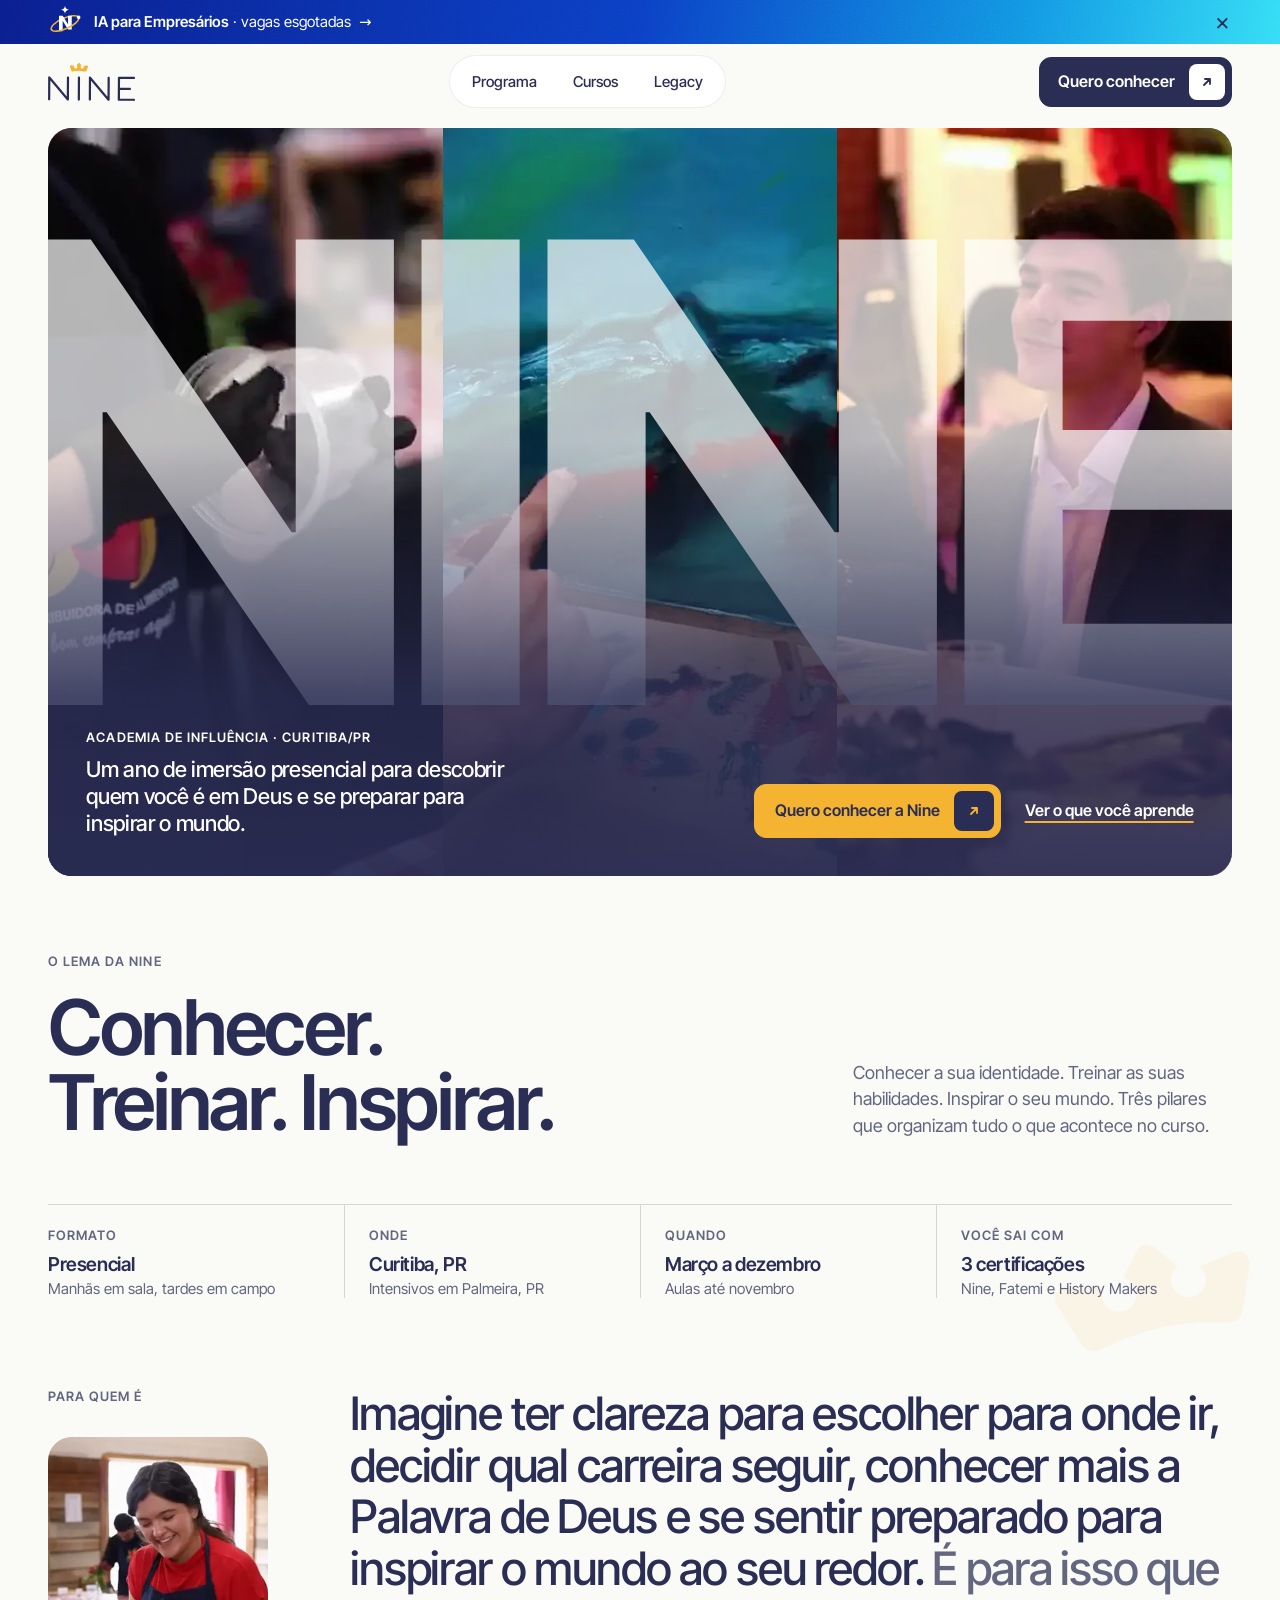
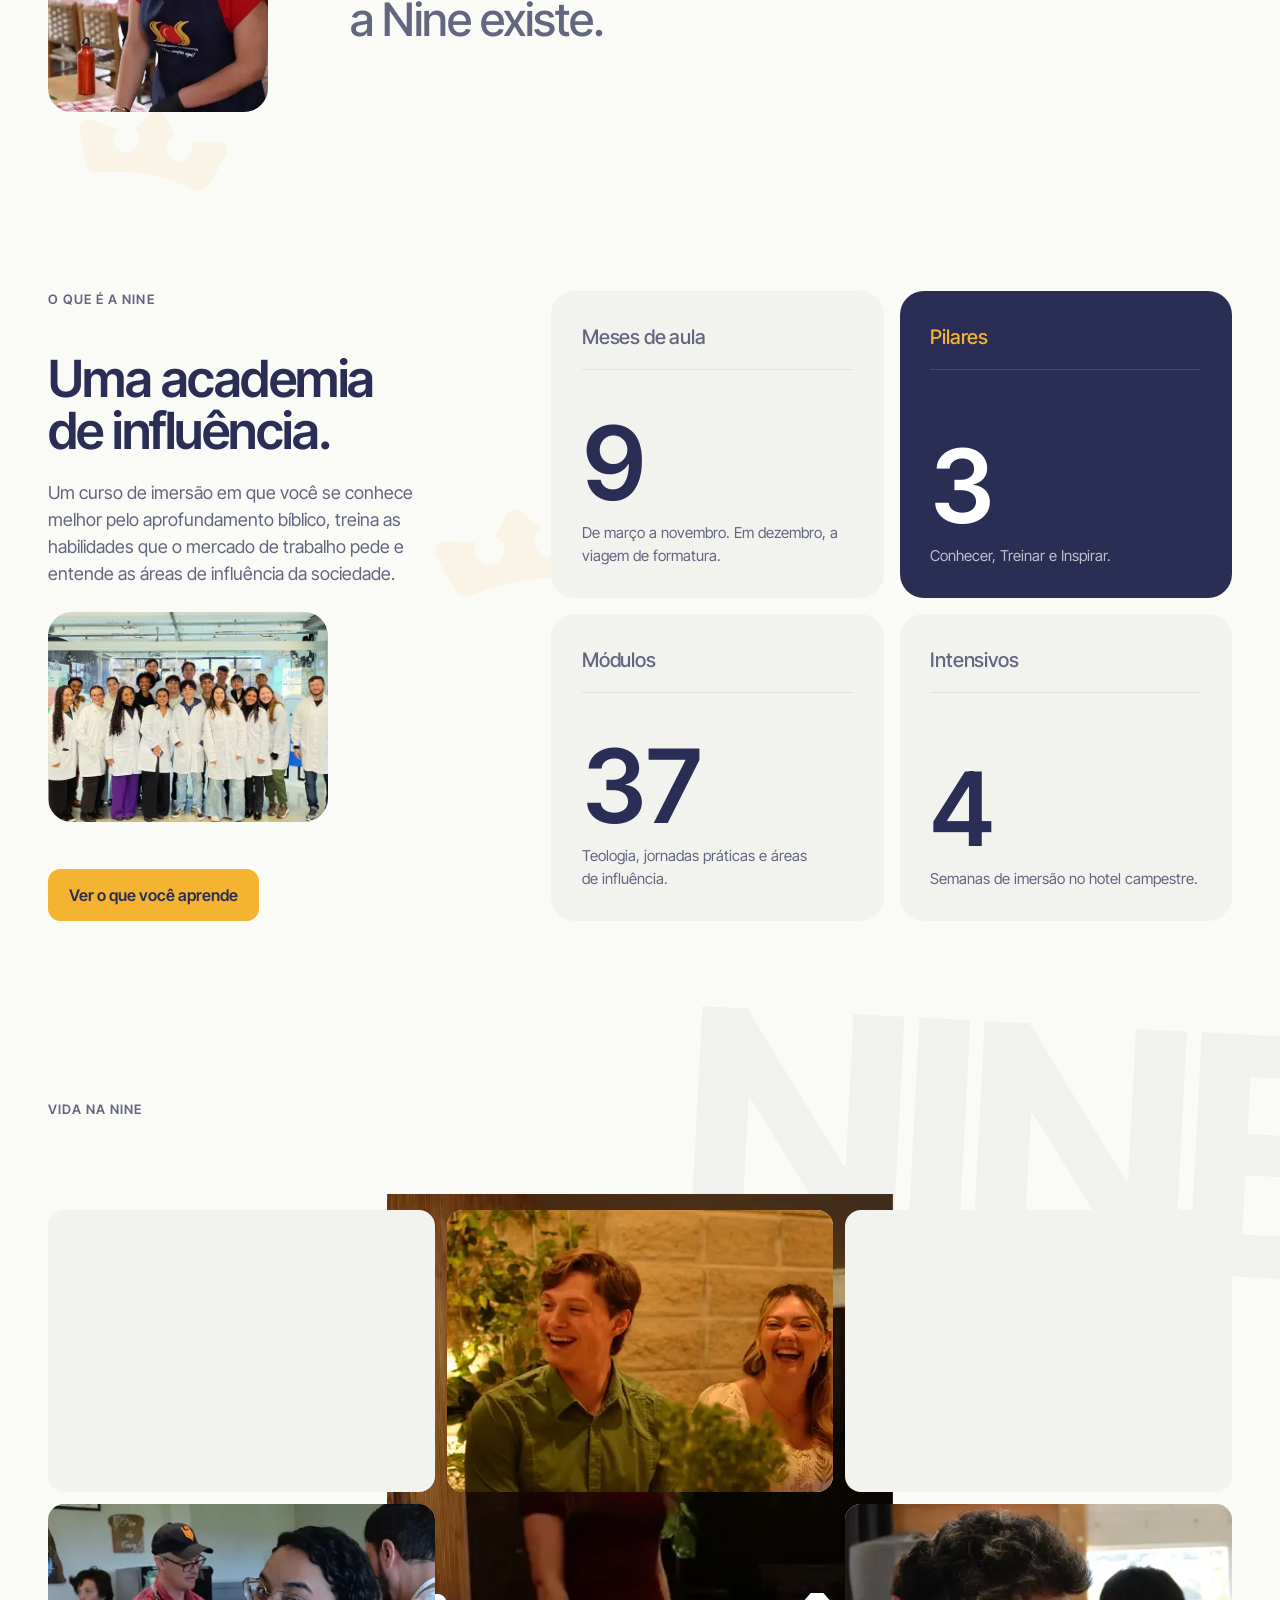
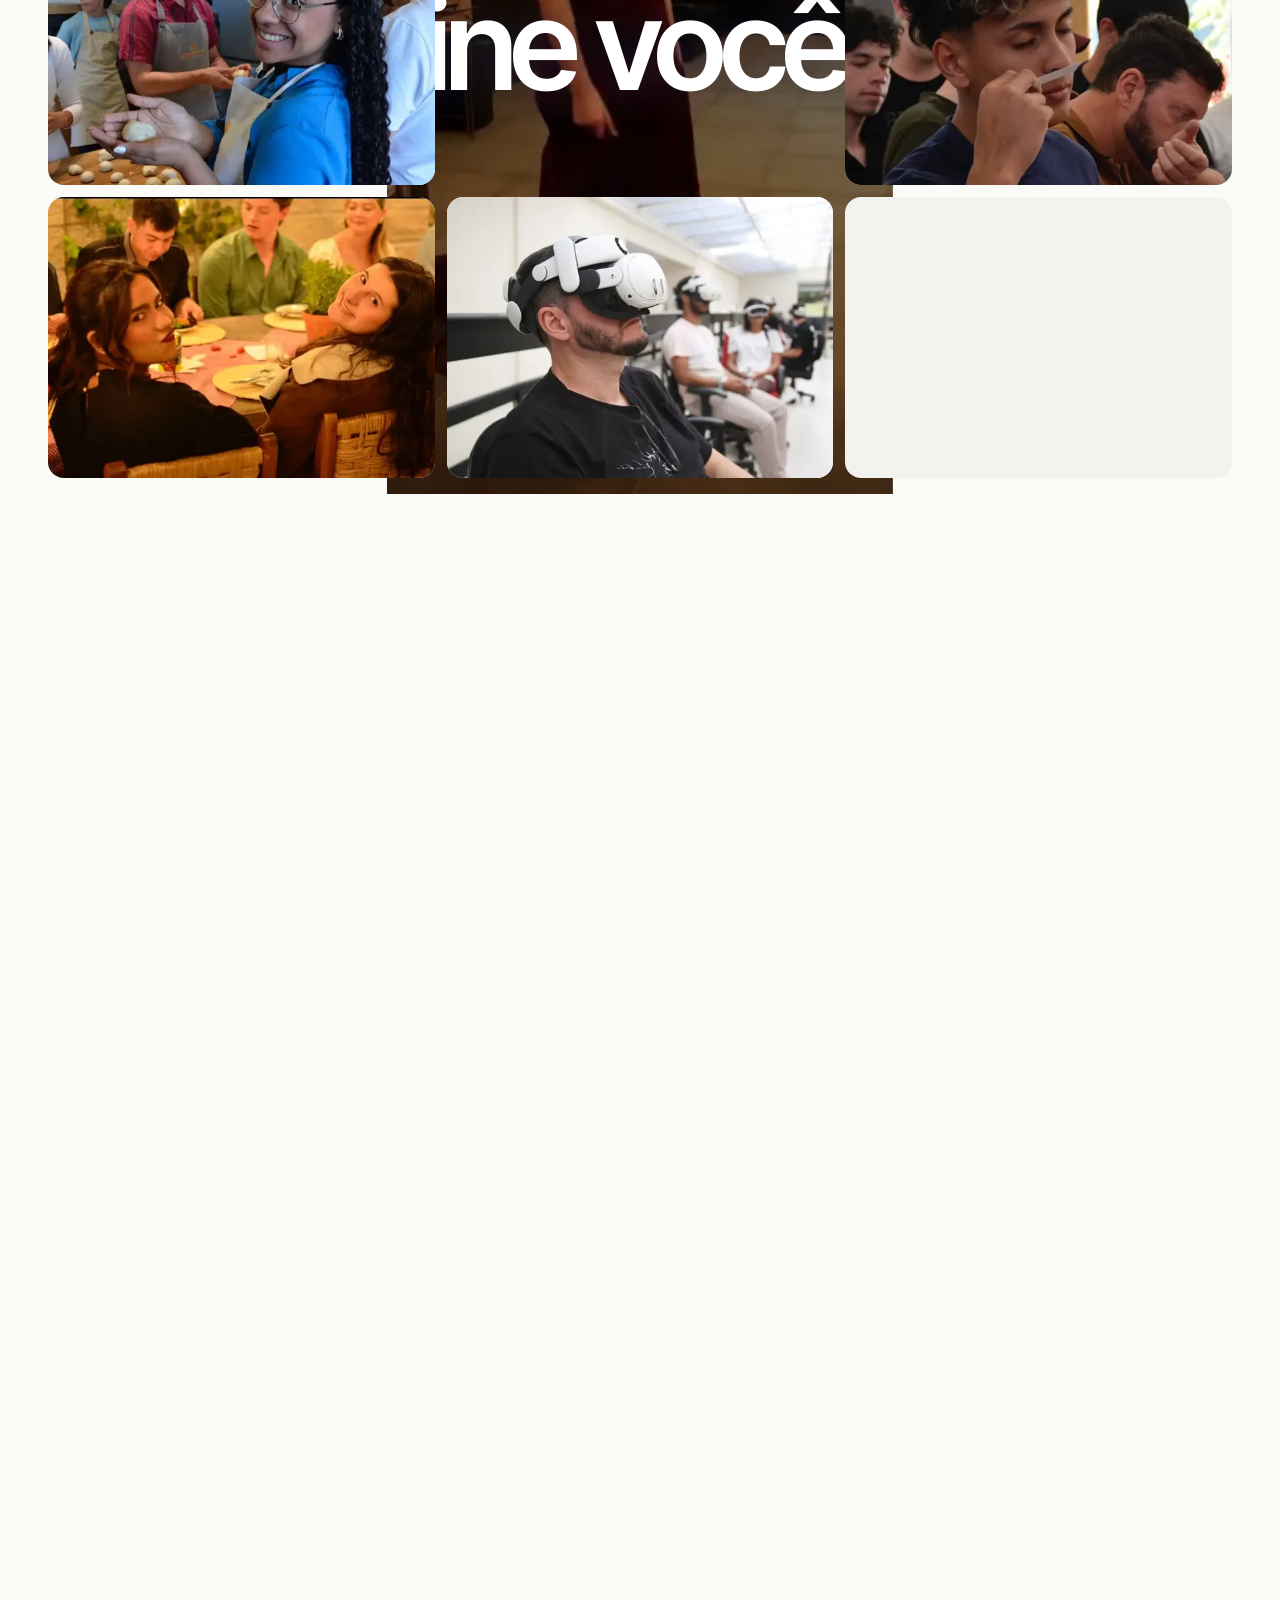
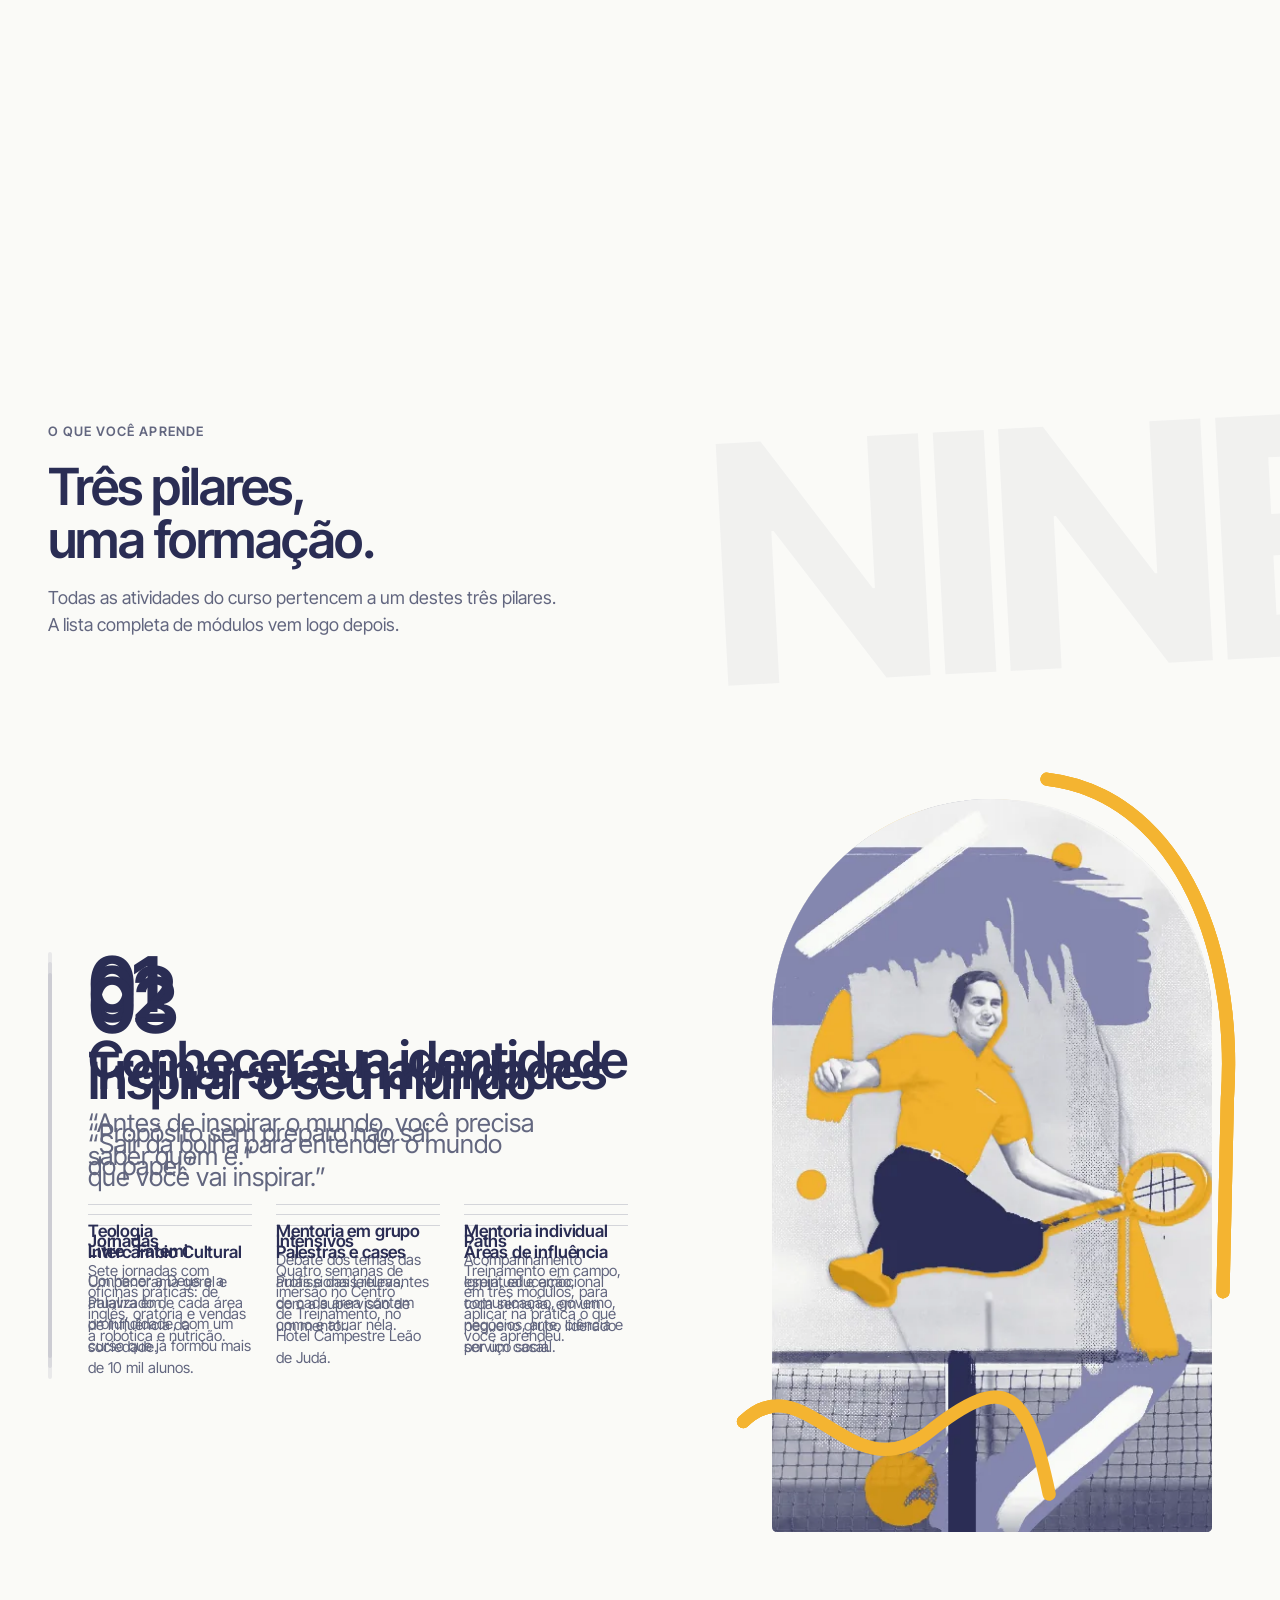
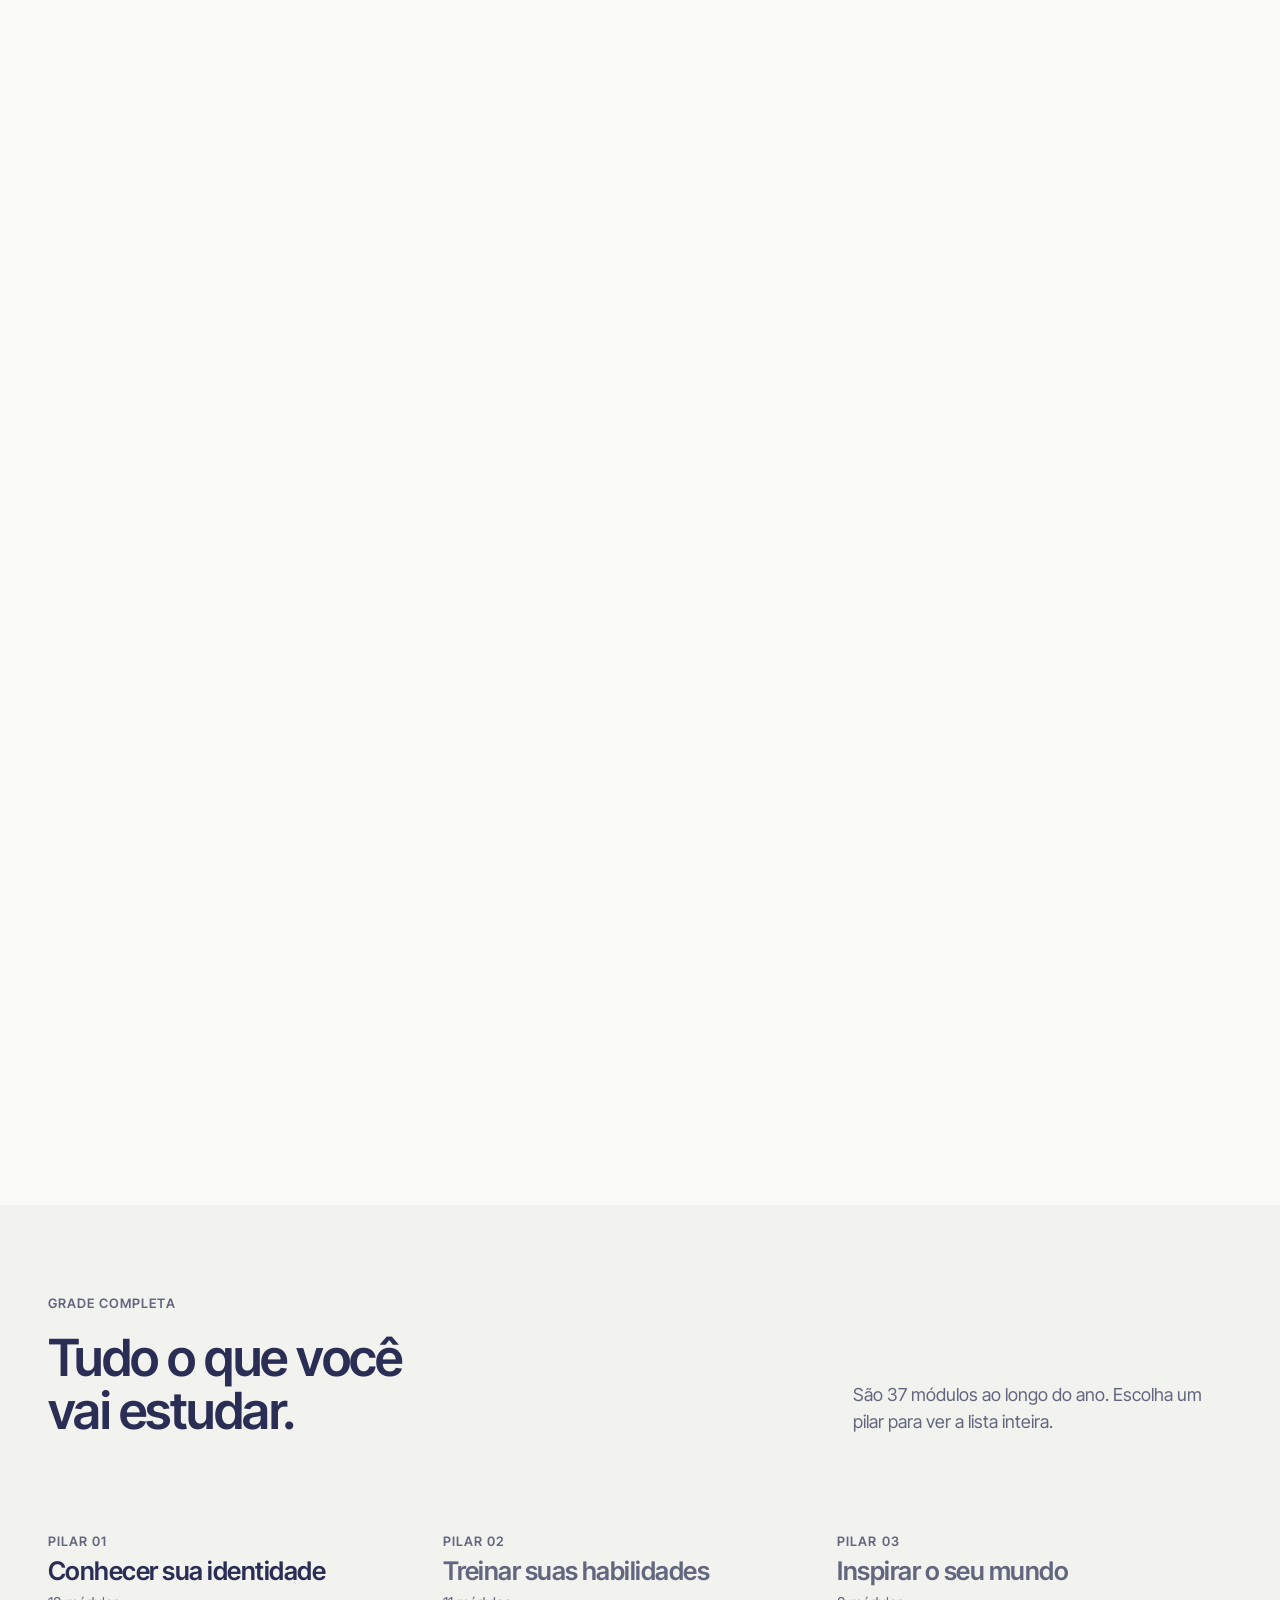
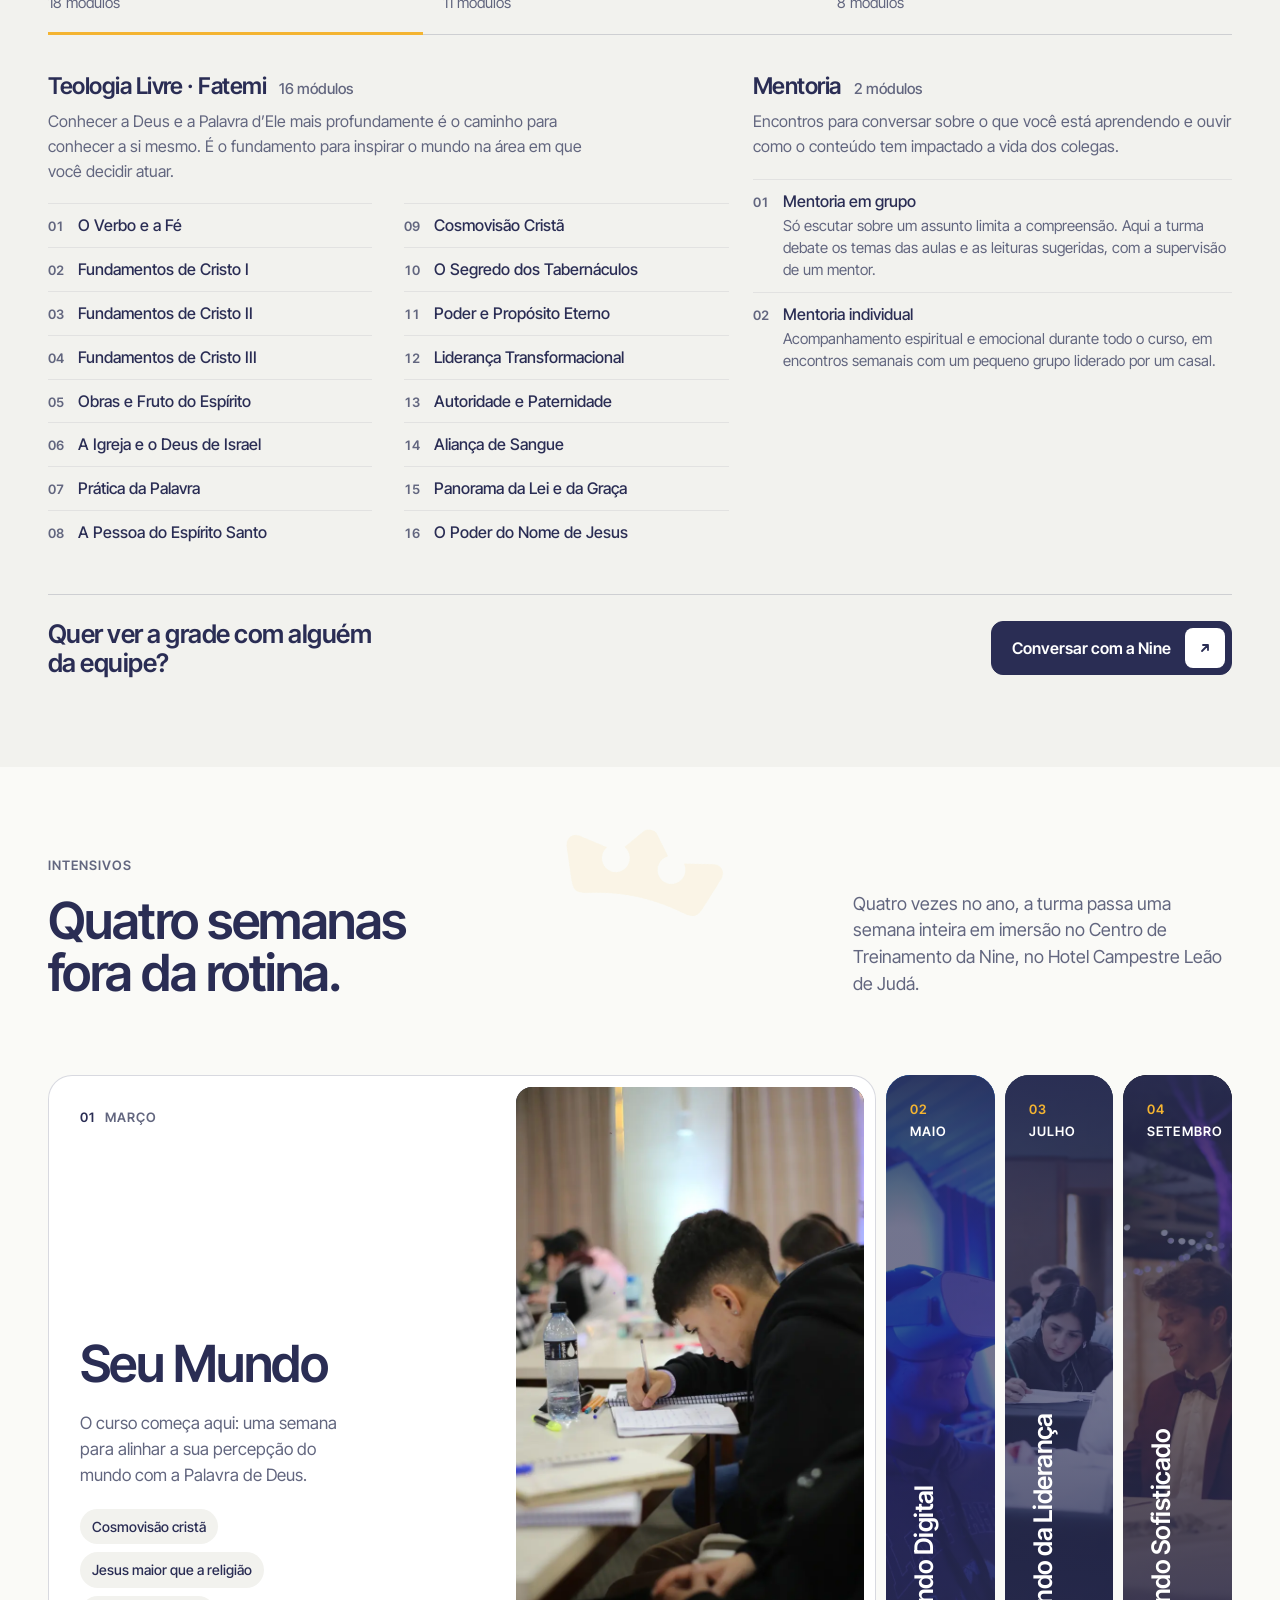
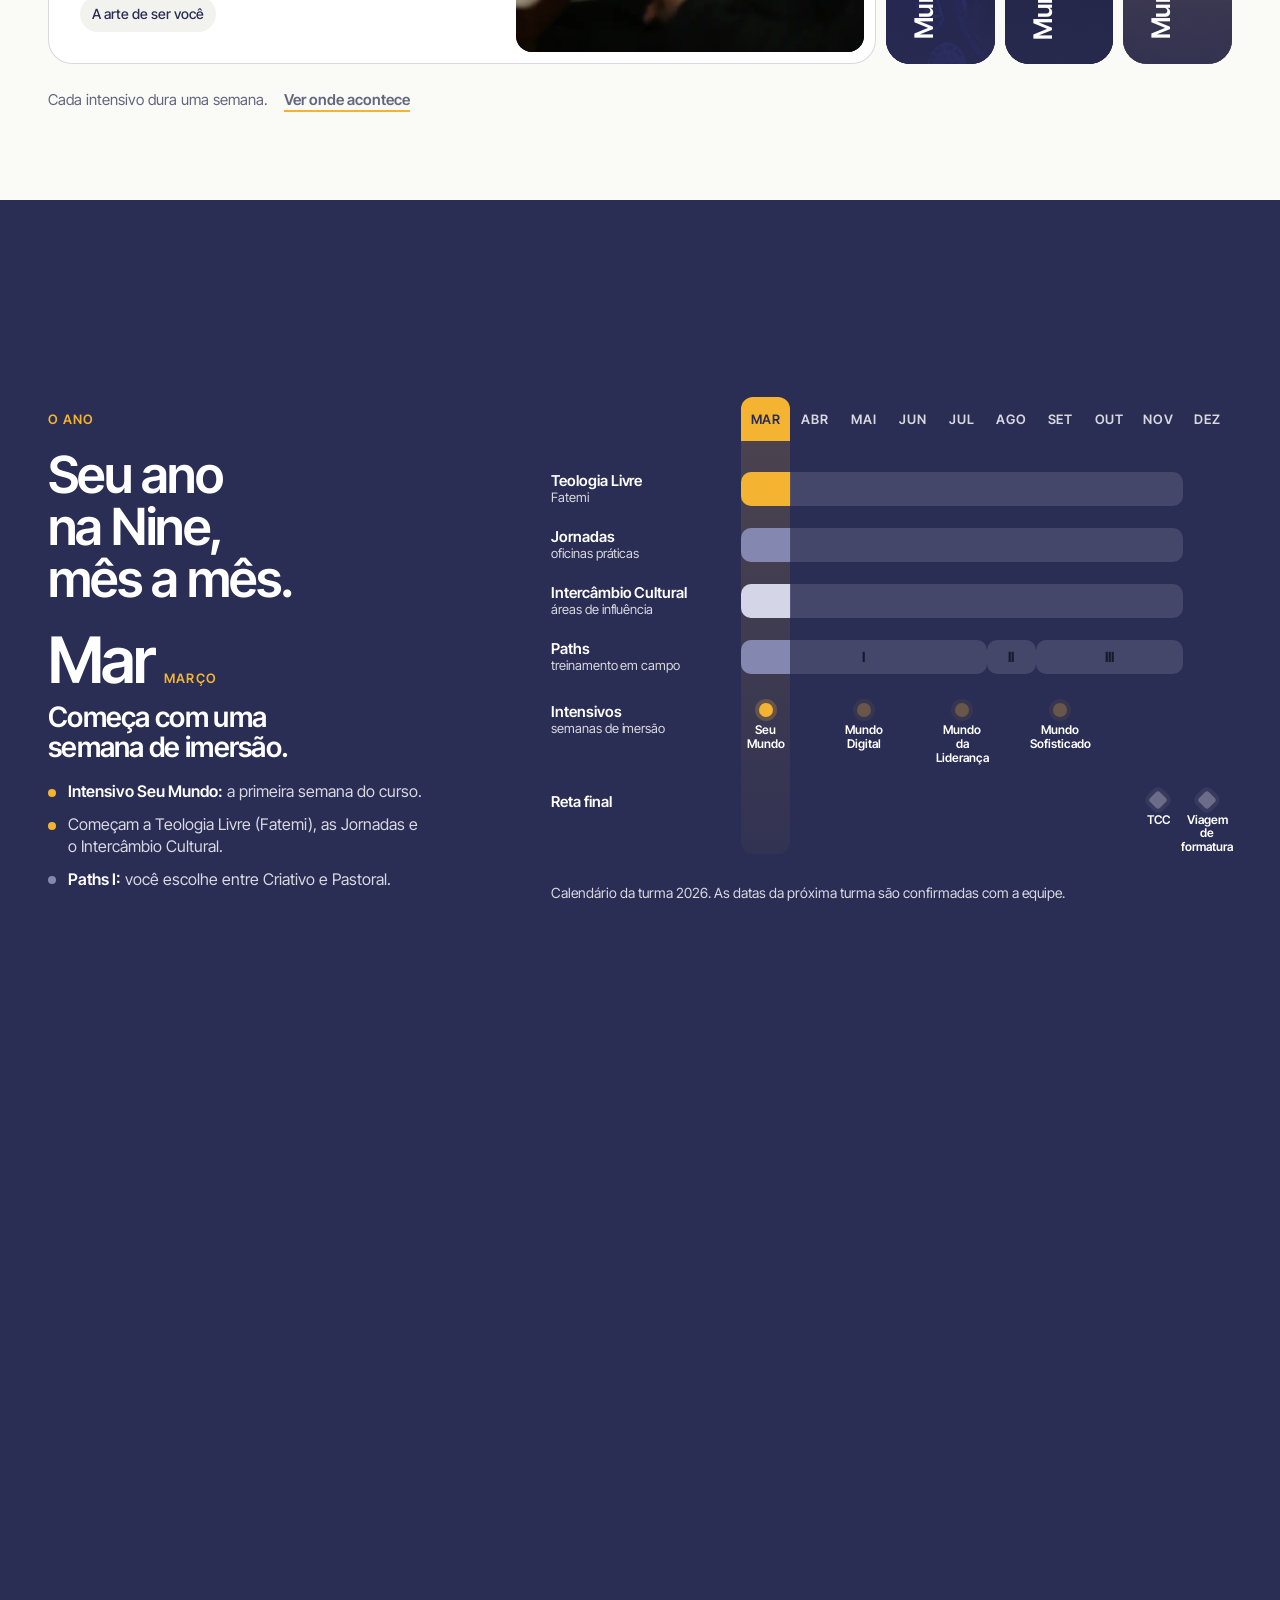
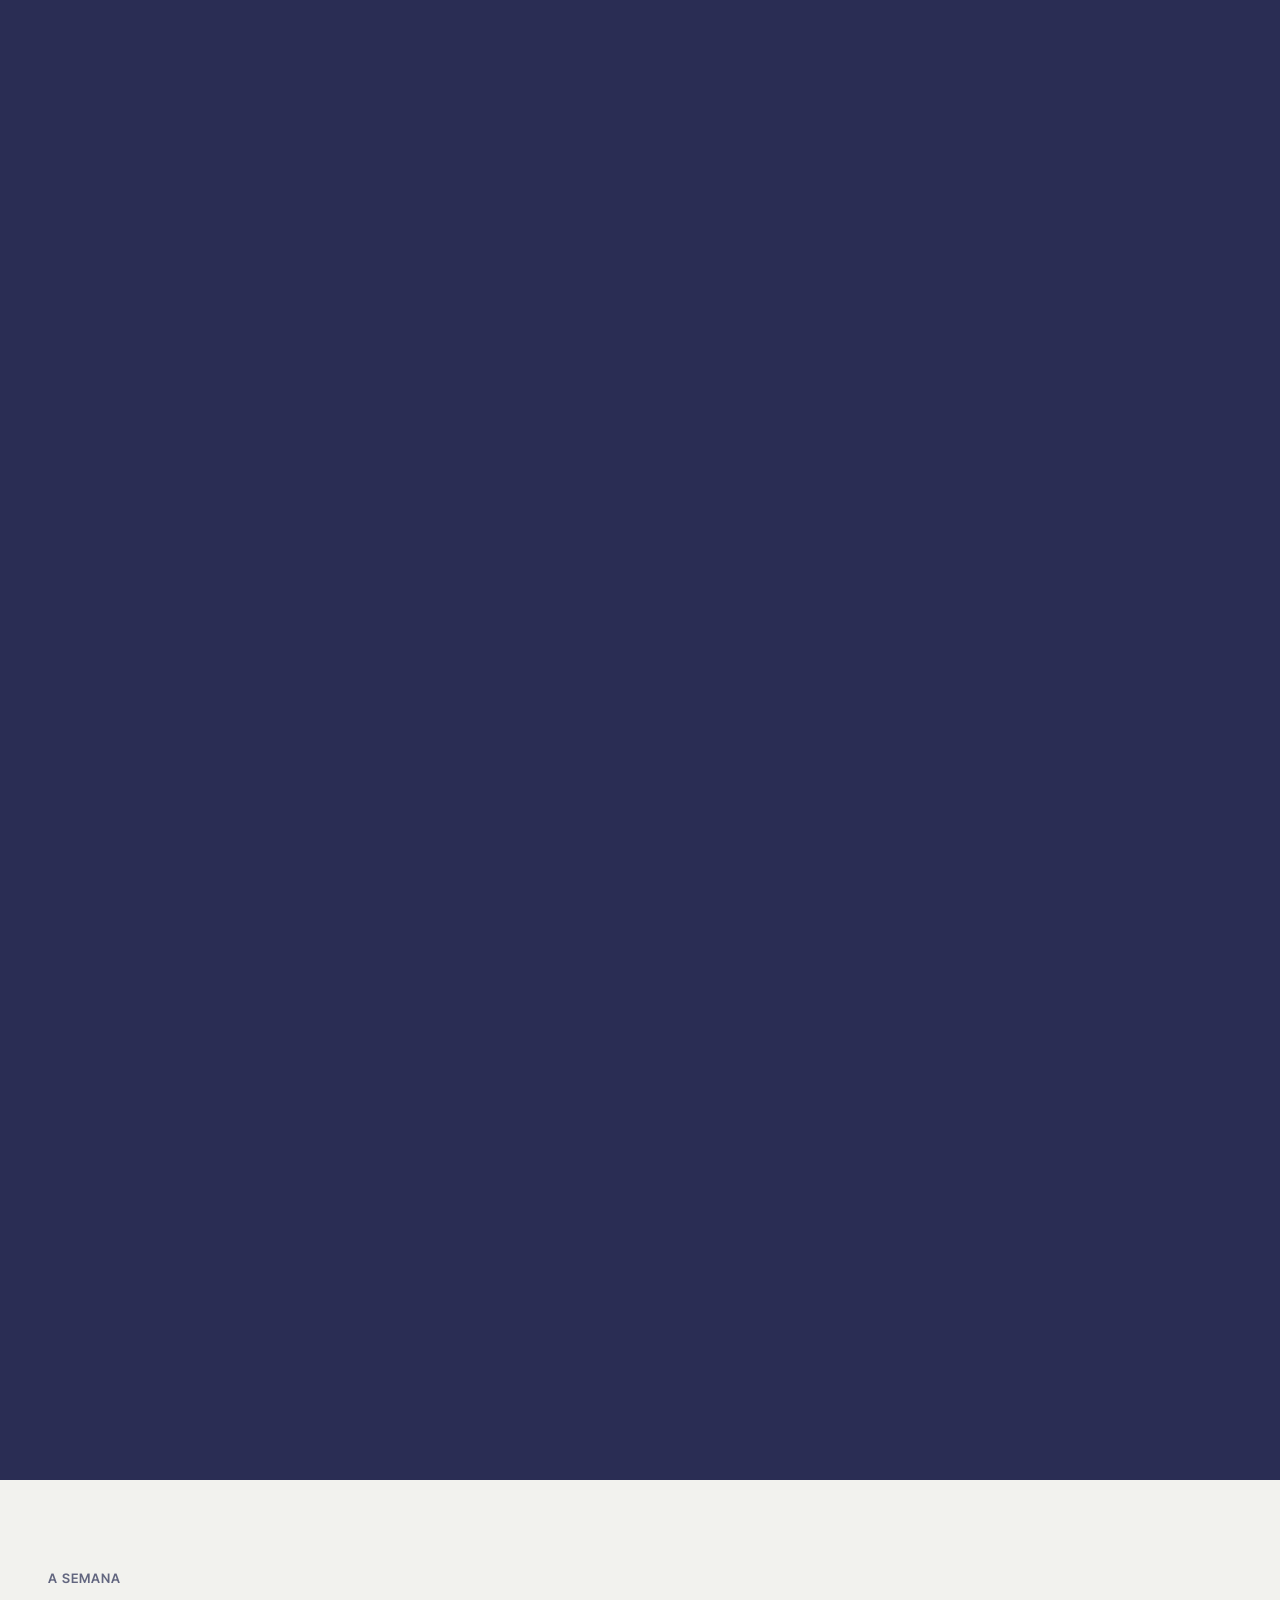
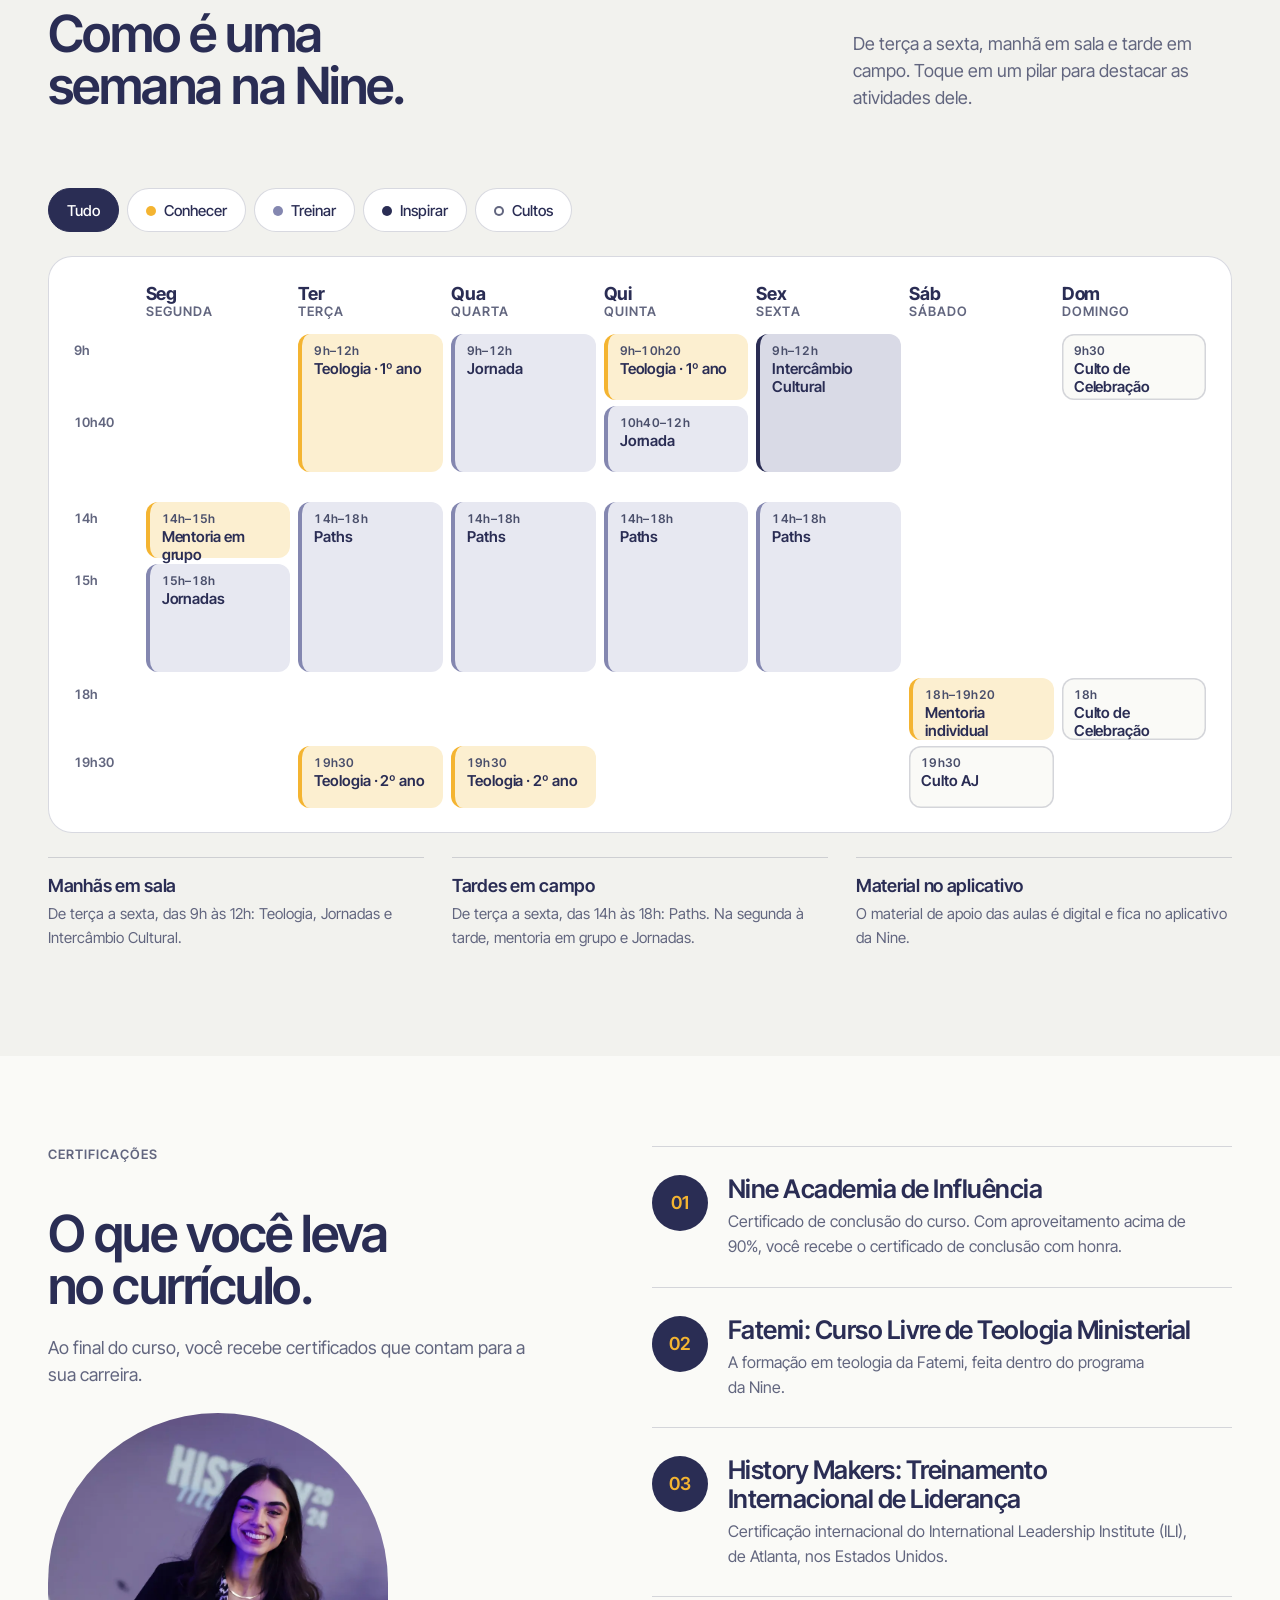
==== commit 4737d5e5: "Pilares só em azul e dourado 01 dourado, 02 azul Nine claro, 03 azul Nine (claro sobre o fundo azul)" ====
--- a/index.html
+++ b/index.html
@@ -15,7 +15,7 @@
   <link rel="preload" as="font" type="font/woff2" href="/assets/fonts/inter-tight-latin.woff2" crossorigin>
   <link rel="preload" as="image" href="/assets/video/hero-1.webp" media="(min-width: 768px)" fetchpriority="high">
   <link rel="preload" as="image" href="/assets/video/hero-celular.webp" media="(max-width: 767px)" fetchpriority="high">
-  <style id="css">:root{--navy:#2A2D54;--navy-90:#353862;--gold:#F4B431;--paper:#FAFAF7;--paper-2:#F2F2EE;--ink:#2A2D54;--ink-muted:#62667F;--line:rgba(42,45,84,.08);--green:#21CF8A;--coral:#FF4645;--violet:#8B3BEB;--blue:#1A2BFA;--lime:#BBEA00;--orange:#FF6A13;--ph:#DCDCE0;--ph-dark:#5E6175;--font:"Inter Tight",system-ui,-apple-system,"Segoe UI",sans-serif;--fs-mega:clamp(5rem,18vw,20rem);--fs-h1:clamp(2.75rem,6vw,5.5rem);--fs-h2:clamp(2rem,4vw,3.5rem);--fs-h3:clamp(1.25rem,2vw,1.75rem);--fs-body:clamp(1rem,1.1vw,1.125rem);--fs-label:.8125rem;--max:1440px;--gutter:24px;--margin:clamp(16px,4vw,48px);--r-card:24px;--r-btn:12px;--r-pill:999px;--r-arc:999px 999px 24px 24px;--space:clamp(96px,14vw,200px);--nav-h:76px}@font-face{font-family:"Inter Tight";font-style:normal;font-weight:400 700;font-display:swap;src:url("/assets/fonts/inter-tight-latin.woff2") format("woff2")}*,*::before,*::after{box-sizing:border-box}*{margin:0}html{scroll-behavior:smooth;scroll-padding-top:var(--nav-h);overflow-y:scroll;-webkit-text-size-adjust:100%}body{font-family:var(--font);font-size:var(--fs-body);line-height:1.55;color:var(--ink);background:var(--paper);-webkit-font-smoothing:antialiased;overflow-x:clip}img,video,svg{display:block;max-width:100%}ul,ol{list-style:none;padding:0}a{color:inherit}button,input,select,textarea{font:inherit;color:inherit}h1,h2,h3,h4{font-weight:600;letter-spacing:-0.03em;line-height:1;text-wrap:balance}h1{font-size:var(--fs-h1);line-height:.98}h2{font-size:var(--fs-h2);line-height:1.02}h3{font-size:var(--fs-h3);line-height:1.1;letter-spacing:-0.02em}p{text-wrap:pretty}[hidden]{display:none !important}:focus-visible{outline:2px solid var(--navy);outline-offset:3px;border-radius:4px}:focus:not(:focus-visible){outline:none}.aplicar :focus-visible,.footer :focus-visible,.menu :focus-visible,.cta-band :focus-visible{outline-color:var(--gold)}@media (prefers-reduced-motion:reduce){html{scroll-behavior:auto}*,*::before,*::after{transition-duration:.01ms !important;animation-duration:.01ms !important}}.sr-only{position:absolute;width:1px;height:1px;padding:0;margin:-1px;overflow:hidden;clip-path:inset(50%);white-space:nowrap;border:0}.a11y-bar a{position:absolute;left:16px;top:-100px;z-index:100;background:var(--navy);color:#fff;padding:12px 16px;border-radius:var(--r-btn)}.a11y-bar a:focus{top:16px}.noscript{padding:12px 16px;background:var(--navy);color:#fff;text-align:center}.crown{display:inline-block;aspect-ratio:214 / 101;background:url("/assets/logo/crown.png") center / contain no-repeat}.container{width:100%;max-width:var(--max);margin-inline:auto;padding-inline:var(--margin)}.grid-12{display:grid;grid-template-columns:repeat(12,minmax(0,1fr));column-gap:var(--gutter)}main{position:relative;z-index:1}.section{padding-block:calc(var(--space) / 2)}.section-head{margin-bottom:clamp(40px,6vw,80px)}.section-head h2{max-width:16ch}.hero,.section{position:relative;overflow-x:clip}.wm-mark{position:absolute;z-index:-1;pointer-events:none;user-select:none}.wm-mark--crown{opacity:.08}.wm-mark--nine::before{content:"NINE"}.wm-mark--nine{font-size:clamp(8rem,26vw,26rem);font-weight:700;letter-spacing:-0.05em;line-height:.8;color:var(--navy);opacity:.04;white-space:nowrap}@media (max-width:767px){.wm-mark--crown{max-width:120px}}.label{font-size:var(--fs-label);font-weight:600;letter-spacing:.08em;text-transform:uppercase;color:var(--ink-muted);line-height:1.3}.label + h1,.label + h2{margin-top:20px}.lead{font-size:clamp(1.0625rem,1.4vw,1.3125rem);line-height:1.5;color:var(--ink-muted)}.muted{color:var(--ink-muted)}.tbc{color:var(--ink-muted);font-size:.875rem;font-weight:500}.tbc--dark{color:rgba(255,255,255,.6)}.tbc-note{margin-top:16px;font-size:.875rem;color:var(--ink-muted)}.ph{position:relative;display:grid;place-items:center;overflow:hidden;aspect-ratio:var(--ar,auto);background:var(--ph);color:#6E7183;border-radius:var(--r-card);font-size:.75rem;font-weight:600;letter-spacing:.06em;text-transform:uppercase;text-align:center}.ph>span{padding:12px;max-width:26ch}.ph--dark{background:var(--ph-dark);color:rgba(255,255,255,.7)}.photo{position:relative;overflow:hidden;aspect-ratio:var(--ar,auto);background:var(--paper-2);border-radius:var(--r-card)}.photo img,.photo video{position:absolute;inset:0;width:100%;height:100%;object-fit:cover}html:has(dialog[open]){overflow:hidden}.btn{display:inline-flex;align-items:center;gap:14px;min-height:52px;padding:6px 6px 6px 20px;background:var(--navy);color:#fff;border:1px solid var(--navy);border-radius:var(--r-btn);font-weight:600;font-size:1rem;text-decoration:none;cursor:pointer;transition:background-color .2s,color .2s}.btn:hover{background:var(--navy-90)}.btn__icon{display:grid;place-items:center;width:40px;height:40px;border-radius:8px;background:#fff;color:var(--navy)}.btn__icon svg{width:16px;height:16px;fill:none;stroke:currentColor;stroke-width:1.8;stroke-linecap:round;stroke-linejoin:round}.btn--ghost{background:var(--gold);color:var(--navy);border-color:var(--gold);padding-right:20px}.btn--ghost:hover{background:#FEC34F;border-color:#FEC34F}.btn--light{background:#fff;color:var(--navy);border-color:#fff}.btn--light:hover{background:var(--paper-2)}.btn--light .btn__icon{background:var(--navy);color:#fff}.btn--gold{background:var(--gold);color:var(--navy);border-color:var(--gold)}.btn--gold:hover{background:#FEC34F}.btn--gold .btn__icon{background:var(--navy);color:var(--gold)}.btn:disabled{opacity:.5;cursor:not-allowed}.btn-row{display:flex;flex-wrap:wrap;gap:12px}.wm{display:inline-flex;align-items:flex-end;font-weight:700;letter-spacing:-0.02em;line-height:1}.wm__i{position:relative}.wm__i .crown{position:absolute;left:50%;bottom:100%;width:.5em;transform:translate(-50%,-.02em)}.top{position:fixed;inset:0 0 auto;z-index:50;transition:transform .45s cubic-bezier(.2,.7,.2,1)}.top.is-compact{transform:translateY(calc(var(--bar-h) * -1))}.top.is-hidden{transform:translateY(-100%)}.nav{height:var(--nav-h);display:flex;align-items:center;background:var(--paper);border-bottom:1px solid transparent;transition:background-color .3s,border-color .3s}.top.is-compact .nav{background:rgba(250,250,247,.72);backdrop-filter:blur(12px);-webkit-backdrop-filter:blur(12px);border-bottom:1px solid var(--line)}.nav__inner{display:flex;align-items:center;justify-content:space-between;gap:16px}.logo{display:block;line-height:0;text-decoration:none;color:var(--navy);border-radius:6px}.logo__svg{display:block;height:38px;width:auto}.nav__pill{position:relative;background:#fff;border:1px solid var(--line);border-radius:var(--r-pill);padding:4px}.nav__pill ul{display:flex}.nav__pill a{display:block;padding:10px 18px;border-radius:var(--r-pill);font-size:.9375rem;font-weight:500;text-decoration:none;color:var(--navy)}.nav__pill a:hover{background:var(--paper-2)}.nav__pill a{position:relative}.nav__pill a[aria-current]::after{content:"";position:absolute;left:50%;bottom:3px;width:5px;height:5px;margin-left:-2.5px;border-radius:50%;background:var(--gold)}.nav__cta{min-height:48px;padding-left:18px}.nav__cta .btn__icon{width:36px;height:36px}.nav__burger{display:none;width:48px;height:48px;border-radius:var(--r-btn);background:var(--navy);border:0;cursor:pointer;place-content:center;gap:6px}.nav__burger span[aria-hidden]{display:block;width:20px;height:2px;background:#fff;border-radius:2px}.menu{position:fixed;inset:0;z-index:60;background:var(--navy);color:#fff;display:flex;flex-direction:column;justify-content:center;padding:var(--margin)}.menu__close{position:absolute;top:14px;right:var(--margin);width:48px;height:48px;background:transparent;border:1px solid rgba(255,255,255,.25);border-radius:var(--r-btn);color:#fff;font-size:1.75rem;line-height:1;cursor:pointer}.menu a{display:block;padding:8px 0;font-size:clamp(2.25rem,10vw,3.5rem);font-weight:600;letter-spacing:-0.03em;text-decoration:none}.menu .menu__apply{color:var(--gold)}@media (max-width:1023px){.nav__pill,.nav__cta{display:none}.nav__burger{display:grid}}.hero{padding-top:calc(var(--bar-h) + var(--nav-h) + 8px)}.hero__card{position:relative;height:calc(88vh - var(--bar-h));min-height:520px;max-height:960px;border-radius:var(--r-card);overflow:hidden;isolation:isolate;color:#fff}.hero__media{position:absolute;inset:-12% 0 0;display:flex;background:var(--navy)}.hero__media video{flex:1 1 0;min-width:0;height:100%;object-fit:cover}.hero__media .hero__cel{display:none}@media (max-width:767px){.hero__media video{display:none}.hero__media .hero__cel{display:block}}.hero__card::after{content:"";position:absolute;inset:0;z-index:2;pointer-events:none;background:linear-gradient(to top,rgba(42,45,84,.94) 0%,rgba(42,45,84,.82) 24%,rgba(42,45,84,0) 58%)}.hero__wordmark{position:absolute;left:50%;top:46%;z-index:1;transform:translate(calc(-50% - .025em),-50%);font-size:clamp(6rem,50vw,48rem);font-weight:700;letter-spacing:-0.05em;line-height:.8;color:rgba(255,255,255,.7);white-space:nowrap;pointer-events:none}.hero__wordmark>span{display:block}.hero__wordmark>span::before{content:"NINE"}.hero__bar{position:absolute;inset:auto 0 0;z-index:3;display:flex;flex-wrap:wrap;align-items:end;justify-content:space-between;gap:24px 40px;padding:clamp(20px,3vw,40px)}.hero__what{max-width:34ch;font-size:clamp(1.125rem,1.7vw,1.5rem);font-weight:500;line-height:1.25;letter-spacing:-0.015em}.hero__what .label{display:block;margin-bottom:10px;color:#fff}.hero__go{display:flex;flex-wrap:wrap;align-items:center;gap:12px 24px}.hero__more{color:#fff;font-weight:600;text-underline-offset:5px;text-decoration-thickness:2px;text-decoration-color:var(--gold)}.hero__card :focus-visible{outline-color:var(--gold)}.hero__text{margin-top:clamp(40px,6vw,80px);row-gap:32px;align-items:end}.hero__head{grid-column:1 / span 7}.hero__side{grid-column:9 / span 4;display:grid;gap:28px}@media (max-width:1023px){.hero__head,.hero__side{grid-column:1 / -1}.hero__card{height:min(88svh,82vw)}}@media (max-width:767px){.hero__card{height:76svh;min-height:500px}.hero__card::after{background:linear-gradient(to top,rgba(42,45,84,.95) 0%,rgba(42,45,84,.86) 40%,rgba(42,45,84,0) 72%)}.hero__wordmark{top:30%}}.manifesto .grid-12{row-gap:32px}.manifesto__aside{grid-column:1 / span 3;display:grid;gap:32px;align-content:start}.manifesto__face{max-width:220px}.manifesto__text{grid-column:4 / -1;font-size:clamp(1.75rem,3.6vw,3.25rem);font-weight:500;line-height:1.12;letter-spacing:-0.025em;color:var(--navy)}@media (max-width:1023px){.manifesto__aside,.manifesto__text{grid-column:1 / -1}.manifesto__aside{grid-template-columns:auto 1fr;align-items:end;gap:16px}.manifesto__aside .label{order:2;padding-bottom:10px;border-bottom:1px solid var(--line-strong)}.manifesto__face{order:1;width:96px}}.zoom{position:relative;display:grid;grid-template-columns:repeat(3,1fr);grid-template-rows:repeat(3,1fr);gap:12px;height:calc(100svh - var(--nav-h) - 32px);min-height:560px;max-height:960px}.zoom__ring{display:contents}.zoom__item,.zoom__center{border-radius:16px}.zoom__item:nth-child(-n+3){grid-row:1}.zoom__item:nth-child(4){grid-area:2 / 1}.zoom__item:nth-child(5){grid-area:2 / 3}.zoom__item:nth-child(n+6){grid-row:3}.zoom__center{grid-area:2 / 2;position:relative;overflow:hidden;background:var(--navy);color:#fff;display:grid;place-items:center}.zoom__center video,.zoom__still{position:absolute;inset:0;width:100%;height:100%;object-fit:cover}.zoom__still{display:none}@media (max-width:1023px){.zoom__center video{display:none}.zoom__still{display:block}.zoom .zoom__center::after{background:linear-gradient(to bottom,rgba(42,45,84,.62),rgba(42,45,84,.5))}}.zoom__center::after{content:"";position:absolute;inset:0;background:rgba(42,45,84,.35)}.zoom__phrase{position:relative;z-index:1;font-size:clamp(1.25rem,2.6vw,2.5rem);font-weight:600;letter-spacing:-0.03em;line-height:1;padding:16px;text-align:center}@media (max-width:1023px){.zoom:not(.is-pinned){display:block;height:auto;min-height:0;max-height:none}.zoom:not(.is-pinned) .zoom__center{aspect-ratio:4 / 5;max-height:80vh;width:100%}.zoom:not(.is-pinned) .zoom__item{aspect-ratio:4 / 3}.zoom:not(.is-pinned) .zoom__phrase{font-size:var(--fs-h1)}.zoom:not(.is-pinned) .zoom__ring{display:flex;gap:12px;margin-top:12px;overflow-x:auto;scroll-snap-type:x mandatory;scrollbar-width:none;margin-inline:calc(var(--margin) * -1);padding-inline:var(--margin);scroll-padding-inline:var(--margin)}.zoom:not(.is-pinned) .zoom__item{flex:0 0 62%;scroll-snap-align:start}}.mural{margin-top:var(--space)}.mural__head{row-gap:16px;align-items:end;margin-bottom:32px}.mural__title{grid-column:1 / span 6;font-size:var(--fs-h2)}.mural__sub{grid-column:8 / -1}.chips{display:flex;flex-wrap:wrap;gap:8px;margin-bottom:32px}.chip{min-height:44px;padding:8px 18px;border-radius:var(--r-pill);background:#fff;border:1px solid var(--line-strong);color:var(--navy);font-size:.9375rem;font-weight:500;cursor:pointer;transition:background-color .2s,color .2s,border-color .2s}.chip:hover{border-color:var(--navy)}.chip[aria-pressed="true"]{background:var(--navy);border-color:var(--navy);color:#fff}.masonry{columns:4;column-gap:16px}.masonry li{break-inside:avoid;margin-bottom:16px}.masonry figure{position:relative}.mural__open{display:block;width:100%;padding:0;border:0;background:var(--paper-2);border-radius:16px;overflow:hidden;cursor:zoom-in}.mural__open img{width:100%;height:auto;transition:transform .6s cubic-bezier(.2,.7,.2,1)}.masonry figcaption{margin-top:8px;font-size:.875rem;color:var(--ink-muted)}@media (hover:hover) and (pointer:fine){.masonry figcaption{position:absolute;left:8px;right:8px;bottom:8px;margin:0;padding:8px 12px;border-radius:10px;background:rgba(42,45,84,.82);color:#fff;opacity:0;transform:translateY(8px);transition:opacity .3s,transform .3s;pointer-events:none}.masonry figure:hover figcaption,.masonry figure:focus-within figcaption{opacity:1;transform:none}.masonry figure:hover img{transform:scale(1.05)}}.mural__more{display:flex;justify-content:center;margin-top:32px}@media (max-width:1023px){.masonry{columns:3}.mural__title,.mural__sub{grid-column:1 / -1}}@media (max-width:767px){.masonry{columns:2;column-gap:12px}.masonry li{margin-bottom:12px}.chips{flex-wrap:nowrap;overflow-x:auto;margin-inline:calc(var(--margin) * -1);padding-inline:var(--margin);scrollbar-width:none}.chip{flex:none}}.reels{margin-top:var(--space)}.reels__track{display:flex;align-items:center;gap:16px;overflow-x:auto;scroll-snap-type:x mandatory;scrollbar-width:none;margin-inline:calc(var(--margin) * -1);padding:8px var(--margin)}.reels__track li{flex:0 0 clamp(180px,17vw,240px);scroll-snap-align:center}.reels__track li.is-active{flex-basis:clamp(220px,21vw,300px)}.reels__track li{position:relative}video{background-color:var(--navy);background-size:cover;background-position:center;background-repeat:no-repeat}.reel{display:block;width:100%;aspect-ratio:9 / 16;object-fit:cover;border-radius:20px}.reels__track li::after{content:"";position:absolute;inset:0;border-radius:20px;background:var(--navy);opacity:.5;pointer-events:none;transition:opacity .4s}.reels__track li.is-active::after{opacity:0}.reel__pick{position:absolute;inset:0;border:0;background:none;border-radius:20px;cursor:pointer}.reels__track li.is-active .reel__pick{display:none}.reel__sound{position:absolute;right:12px;bottom:12px;width:44px;height:44px;border-radius:50%;border:0;background:rgba(42,45,84,.82);color:#fff;cursor:pointer;display:grid;place-items:center}.reel__sound svg{width:20px;height:20px;fill:none;stroke:currentColor;stroke-width:1.8;stroke-linecap:round;stroke-linejoin:round}.reel__sound .on,.reel__sound[aria-pressed="true"] .off{display:none}.reel__sound[aria-pressed="true"] .on{display:block}.reels__track li:not(.is-active) .reel__sound{display:none}.reels__more{margin-top:32px;text-align:center;font-size:var(--fs-h3);font-weight:500;letter-spacing:-0.02em}.reels__more a{font-weight:700;text-decoration-color:var(--gold);text-decoration-thickness:3px;text-underline-offset:6px}@media (min-width:1024px){.reels__track{overflow:visible}.reels__track li{flex:1 1 0}.reels__track li.is-active{flex:1.3 1 0}}@media (max-width:767px){.reels__track li{flex-basis:64%}.reels__track li.is-active{flex-basis:64%}}.cta-band{position:relative;background:var(--navy);color:#fff;overflow:hidden;isolation:isolate}.cta-band__bg{position:absolute;inset:0;z-index:-1;width:100%;height:100%;object-fit:cover;opacity:.22}.cta-band__inner{display:flex;flex-wrap:wrap;align-items:end;justify-content:space-between;gap:32px;padding-block:clamp(96px,12vw,180px)}.cta-band h2{font-size:var(--fs-h1);max-width:14ch}.numeros .grid-12{row-gap:40px}.numeros__aside{grid-column:1 / span 4;display:flex;flex-direction:column;gap:24px}.numeros__aside h2{max-width:12ch}.numeros__face{max-width:280px}.numeros__foot{margin-top:auto;display:grid;gap:28px;justify-items:start}.numeros__cards{grid-column:6 / -1;display:grid;grid-template-columns:1fr 1fr;gap:16px}.stat{display:flex;flex-direction:column;min-height:clamp(240px,24vw,320px);padding:clamp(20px,2.4vw,32px);background:var(--paper-2);border-radius:var(--r-card)}.stat__label{padding-bottom:16px;border-bottom:1px solid var(--line);font-size:1.25rem;font-weight:500;color:var(--ink-muted);letter-spacing:-0.01em}.stat__num{font-variant-numeric:tabular-nums;margin-top:auto;font-size:clamp(4rem,8vw,7rem);font-weight:600;letter-spacing:-0.05em;line-height:.9}.stat__note{margin-top:12px;font-size:.9375rem;color:var(--ink-muted)}.stat__num [data-count]{display:inline-block;min-width:2ch}.stat--navy{background:var(--navy);color:#fff}.stat--navy .stat__label{color:var(--gold);border-color:rgba(255,255,255,.12)}.stat--navy .stat__note{color:rgba(255,255,255,.7)}@media (max-width:1023px){.numeros__aside,.numeros__cards{grid-column:1 / -1}.numeros__face{max-width:240px}}@media (max-width:479px){.numeros__cards{gap:10px}.stat{min-height:200px;padding:18px}.stat__label{font-size:1rem}.stat__note{font-size:.875rem}}.pilar{display:grid;grid-template-columns:repeat(12,minmax(0,1fr));column-gap:var(--gutter);row-gap:48px;align-items:center;padding-block:clamp(48px,7vw,100px);border-top:1px solid var(--line)}.pilar__text{grid-column:1 / span 6}.pilar__media{grid-column:8 / -1}.pilar__num{font-size:clamp(4rem,9vw,8rem);font-weight:600;letter-spacing:-0.05em;line-height:.85;color:var(--navy)}.pilar h3{margin-top:24px;font-size:var(--fs-h2);line-height:1.02;letter-spacing:-0.03em}.pilar__quote{margin-top:20px;font-size:var(--fs-h3);line-height:1.3;color:var(--ink-muted);max-width:30ch}.pilar__bar{display:block;width:64px;height:4px;margin-top:32px;border-radius:4px;background:var(--accent)}.pilar__items{margin-top:32px;display:grid;grid-template-columns:repeat(3,1fr);gap:12px}.pilar__items li{padding:20px;background:var(--paper-2);border-radius:16px;border-top:3px solid var(--accent)}.pilar__items h4{font-size:1.0625rem;letter-spacing:-0.01em;line-height:1.2}.pilar__items p{margin-top:8px;font-size:.9375rem;line-height:1.45;color:var(--ink-muted)}.pilar__media{position:relative;max-width:480px;width:100%;margin-inline:auto}.arc{aspect-ratio:3 / 5;border-radius:var(--r-arc);overflow:hidden;background:var(--paper-2)}.arc img{width:100%;height:100%;object-fit:cover}.brush{position:absolute;inset:0;overflow:visible;pointer-events:none}.brush path{fill:none;stroke:var(--gold);stroke-width:12;stroke-linecap:round;stroke-linejoin:round}@media (max-width:1199px){.pilar__items{grid-template-columns:1fr}}@media (max-width:1023px){.pilar__text,.pilar__media{grid-column:1 / -1}.pilar__media{order:-1}.pilar__media{max-width:400px;width:calc(100% - 24px);margin-inline:12px 0}}.faq .grid-12{row-gap:40px}.faq__head{grid-column:1 / span 4;display:grid;gap:20px;align-content:start}.faq__face{max-width:200px;margin-top:12px}.faq__list{grid-column:6 / -1;border-top:1px solid rgba(42,45,84,.14)}.faq details{border-bottom:1px solid rgba(42,45,84,.14);overflow:hidden}.faq summary{display:flex;justify-content:space-between;align-items:center;gap:24px;padding:24px 0;font-size:clamp(1.0625rem,1.5vw,1.375rem);font-weight:600;letter-spacing:-0.015em;line-height:1.25;cursor:pointer;list-style:none}.faq summary::-webkit-details-marker{display:none}.faq summary:focus-visible{outline-offset:-4px;border-radius:12px}.faq details[open] summary{padding-bottom:12px}.faq summary::after{content:"+";flex:none;display:grid;place-items:center;width:36px;height:36px;border-radius:50%;border:1px solid rgba(42,45,84,.2);font-weight:400;font-size:1.25rem}.faq details[open] summary::after{content:"−";background:var(--navy);color:#fff;border-color:var(--navy)}.faq details p{padding:0 48px 28px 0;line-height:1.6}@media (max-width:1023px){.faq__head,.faq__list{grid-column:1 / -1}.faq__face{display:none}}.aplicar{position:relative;z-index:1;background:var(--navy);color:#fff;padding-block:var(--space)}.aplicar .grid-12{row-gap:48px}.aplicar__head{grid-column:1 / span 5;align-self:start}.aplicar__crown{display:block;width:72px;margin-bottom:28px}.aplicar h2{font-size:var(--fs-h1);max-width:10ch}.aplicar .lead{margin-top:24px;color:rgba(255,255,255,.78);max-width:36ch}.aplicar .tbc{display:block;margin-top:12px}.footer{position:relative;z-index:1;background:var(--navy);color:#fff;overflow:hidden;border-top:1px solid rgba(255,255,255,.08)}.footer__cols{display:grid;grid-template-columns:1.2fr 1fr 1.4fr 1fr;gap:40px 32px;padding-top:72px}.footer__title{font-size:var(--fs-label);font-weight:600;letter-spacing:.08em;text-transform:uppercase;color:var(--gold);margin-bottom:16px}.footer li + li{margin-top:8px}.footer a{text-decoration:none;color:rgba(255,255,255,.85)}.footer a:hover{color:#fff;text-decoration:underline}.footer__copy{margin-top:64px;font-size:.875rem;color:rgba(255,255,255,.6)}.footer__wm{display:flex;justify-content:center;margin:72px 0 0;padding:0;line-height:0;color:#fff}.footer__wm svg{display:block;width:clamp(260px,56vw,820px);height:auto}@media (max-width:767px){.footer__wm svg{width:min(80vw,340px)}}@media (max-width:767px){.footer__cols{grid-template-columns:1fr 1fr}}html.lenis,html.lenis body{height:auto}html.lenis.lenis-smooth{scroll-behavior:auto !important}.lenis.lenis-smooth [data-lenis-prevent]{overscroll-behavior:contain}.lenis.lenis-stopped{overflow:clip}.pilares.is-pinned .pilares__stage{position:relative;height:100svh}.pilares.is-pinned .pilar{position:absolute;inset:0;border-top:0;padding-block:32px}.pilares.is-pinned .pilar__text{position:relative;padding-left:40px}.pilares.is-pinned .pilar__num{font-size:clamp(3.5rem,6vw,6rem)}.pilares.is-pinned .pilar h3{margin-top:16px}.pilares.is-pinned .pilar__bar{position:absolute;left:0;top:0;width:4px;height:100%;margin:0;background:var(--line);overflow:hidden}.pilares.is-pinned .pilar__bar::after{content:"";position:absolute;inset:0;background:var(--accent);transform:scaleY(var(--p,0));transform-origin:top}.pilares.is-pinned .pilar__items{grid-template-columns:repeat(3,1fr)}.pilares.is-pinned .pilar__items li{padding:16px}.pilares.is-pinned .pilar__media{max-width:min(440px,calc((100svh - 64px) * .6))}.cursor{position:fixed;left:0;top:0;z-index:95;pointer-events:none;width:72px;height:72px;margin:-36px 0 0 -36px;border-radius:50%;background:#fff;mix-blend-mode:difference;display:grid;place-items:center}.cursor span{font-size:.875rem;font-weight:600;color:#000;opacity:0}.lightbox{width:100%;height:100%;max-width:none;max-height:none;margin:0;padding:0;border:0;background:rgba(25,27,53,.96);color:#fff;overscroll-behavior:contain}.lightbox::backdrop{background:rgba(25,27,53,.6)}.lightbox[open]{display:grid;place-items:center}.lightbox__fig{display:grid;gap:12px;justify-items:center;padding:72px 16px 32px;touch-action:pan-y}.lightbox__fig img{max-width:min(92vw,1200px);max-height:78vh;width:auto;height:auto;border-radius:12px}.lightbox__fig figcaption{font-size:.9375rem;color:rgba(255,255,255,.8);text-align:center}.lightbox__btn{position:absolute;width:52px;height:52px;border-radius:50%;border:1px solid rgba(255,255,255,.25);background:rgba(255,255,255,.08);color:#fff;font-size:1.375rem;cursor:pointer}.lightbox__btn:hover{background:rgba(255,255,255,.16)}.lightbox__btn:focus-visible{outline:2px solid var(--gold);outline-offset:3px}.lightbox__close{top:16px;right:16px;font-size:1.75rem}.lightbox__prev,.lightbox__next{top:50%;transform:translateY(-50%)}.lightbox__prev{left:16px}.lightbox__next{right:16px}@media (max-width:767px){.lightbox__prev,.lightbox__next{top:auto;bottom:16px;transform:none}}.cta-float{position:fixed;right:24px;bottom:24px;z-index:40;display:inline-flex;align-items:center;gap:6px;min-height:52px;padding:12px 22px;background:var(--navy);color:#fff;border-radius:var(--r-pill);text-decoration:none;font-size:.9375rem;box-shadow:0 12px 32px rgba(42,45,84,.25),inset 0 0 0 1px rgba(255,255,255,.22);opacity:0;visibility:hidden;transform:translateY(16px);transition:opacity .3s,transform .3s,visibility .3s}.cta-float strong{color:var(--gold);font-weight:600}.cta-float span{color:rgba(255,255,255,.85)}.cta-float.is-on{opacity:1;visibility:visible;transform:none}.cta-float:focus-visible{outline-color:var(--gold)}@media (max-width:767px){.cta-float{left:0;right:0;bottom:0;justify-content:center;border-radius:0;padding-bottom:16px}}.zoom.is-pinned{height:100svh;max-height:none;padding-block:16px}.zoom.is-pinned::before{content:"";position:absolute;top:0;bottom:0;left:calc(50% - 50vw);right:calc(50% - 50vw);background:var(--navy);opacity:var(--bg,0);pointer-events:none}.zoom.is-pinned .zoom__center{grid-area:auto;position:absolute;top:0;bottom:0;left:50%;width:auto;aspect-ratio:9 / 16;transform:translateX(-50%);border-radius:0;background:none}.zoom.is-pinned .zoom__center::after{display:none}.zoom.is-pinned .zoom__center video{filter:brightness(.72)}.zoom.is-pinned .zoom__still{filter:brightness(.52) saturate(.95)}.zoom.is-pinned .zoom__center{overflow:visible}.zoom.is-pinned .zoom__phrase{position:absolute;top:0;bottom:0;left:50%;width:min(100vw,1200px);margin:0 0 0 calc(min(100vw,1200px) / -2);display:grid;align-content:center;font-size:clamp(3rem,min(10vw,14svh),12rem);letter-spacing:-0.05em;text-shadow:0 4px 40px rgba(42,45,84,.5)}:root{--bar-h:44px;--ia-a:#0A1E8C;--ia-b:#0B3FC4;--ia-c:#1296E3;--ia-d:#35DDF6;--on-navy:rgba(255,255,255,.82);--line-strong:rgba(42,45,84,.18);--tint-green:#DCF6EA;--tint-coral:#FFE5E4;--tint-violet:#ECE3FD;--violet-light:#B692FF}html.no-bar{--bar-h:0px}.acc-green{--accent:var(--green);--tint:var(--tint-green)}.acc-coral{--accent:var(--coral);--tint:var(--tint-coral)}.acc-violet{--accent:var(--violet);--tint:var(--tint-violet)}.acc-gold{--accent:var(--gold)}.ar-45{--ar:4/5}.ar-11{--ar:1/1}.ar-43{--ar:4/3}.ar-169{--ar:16/9}.ar-34{--ar:3/4}.wm-a{bottom:-40px;right:2%;width:200px;transform:rotate(-12deg)}.wm-b{bottom:4%;left:6%;width:150px;transform:rotate(10deg)}.wm-c{top:0;right:-6vw;transform:rotate(3deg)}.wm-d{top:2%;right:-8vw;transform:rotate(-3deg)}.wm-e{top:6%;left:44%;width:160px;transform:rotate(12deg)}.wm-f{bottom:-2%;left:-5vw;transform:rotate(-4deg)}.wm-g{top:38%;left:34%;width:170px;transform:rotate(-8deg)}.section--navy{background:var(--navy);color:#fff;isolation:isolate}.section--navy .label{color:var(--gold)}.section--navy .lead{color:var(--on-navy)}.section--navy :focus-visible{outline-color:var(--gold)}.section--tint{background:var(--paper-2);isolation:isolate}.section-head--split{display:grid;grid-template-columns:repeat(12,minmax(0,1fr));column-gap:var(--gutter);row-gap:20px;align-items:end}.section-head--split>div{grid-column:1 / span 7}.section-head--split>.lead{grid-column:9 / -1}.section-head--split h2{max-width:15ch}@media (max-width:1023px){.section-head--split>div,.section-head--split>.lead{grid-column:1 / -1}}.textlink{font-weight:600;text-decoration-color:var(--gold);text-decoration-thickness:2px;text-underline-offset:5px}.textlink:hover{text-decoration-thickness:3px}.ia-bar{position:relative;height:var(--bar-h);overflow:hidden;isolation:isolate;color:#fff;background:linear-gradient(100deg,var(--ia-a) 0%,var(--ia-b) 50%,var(--ia-c) 80%,var(--ia-d) 100%)}.ia-bar::before{content:"";position:absolute;inset:0;z-index:-1;opacity:.22;mix-blend-mode:overlay;pointer-events:none;background:url("data:image/svg+xml,%3Csvg xmlns='http://www.w3.org/2000/svg' width='160' height='160'%3E%3Cfilter id='n'%3E%3CfeTurbulence type='fractalNoise' baseFrequency='.9' numOctaves='2' stitchTiles='stitch'/%3E%3C/filter%3E%3Crect width='160' height='160' filter='url(%23n)'/%3E%3C/svg%3E")}.ia-bar__inner{height:100%;display:flex;align-items:center;gap:4px}.ia-bar__link{flex:1;min-width:0;height:100%;display:flex;align-items:center;gap:12px;color:#fff;text-decoration:none;font-size:.9375rem}.ia-bar__link:focus-visible{outline-color:#fff;outline-offset:-3px}.ia-mark{flex:none;width:34px;height:34px;overflow:visible}.ia-mark .orbit{fill:none;stroke:var(--gold);stroke-width:2.2;stroke-linecap:round}.ia-mark .star{transform-box:fill-box;transform-origin:center;animation:ia-twinkle 3.2s ease-in-out infinite}@keyframes ia-twinkle{0%,100%{transform:scale(1);opacity:1}50%{transform:scale(.55) rotate(45deg);opacity:.7}}.ia-bar__text{min-width:0;white-space:nowrap;overflow:hidden;text-overflow:ellipsis}.ia-bar__text strong{font-weight:600}.ia-bar__link:hover .ia-bar__text strong{text-decoration:underline;text-underline-offset:4px}.ia-bar__go{display:inline-block;margin-left:4px;transition:transform .2s}.ia-bar__link:hover .ia-bar__go{transform:translateX(3px)}.ia-bar__close{flex:none;width:44px;height:44px;margin-right:-12px;border:0;background:none;color:var(--navy);font-size:1.5rem;line-height:1;cursor:pointer;border-radius:50%}.ia-bar__close:focus-visible{outline-offset:-6px}@media (max-width:899px){.ia-bar{background:linear-gradient(100deg,var(--ia-a) 0%,var(--ia-b) 62%,var(--ia-c) 88%,var(--ia-d) 100%)}.ia-bar__link{font-size:.875rem;gap:10px}}@media (max-width:479px){.ia-mark{width:30px;height:30px}}@media (max-width:359px){.ia-bar__extra{display:none}}.ficha{margin-top:clamp(40px,5vw,72px);display:grid;grid-template-columns:repeat(4,minmax(0,1fr));border-top:1px solid var(--line-strong)}.ficha>div{padding:20px 24px 0 0}.ficha>div + div{padding-left:24px;border-left:1px solid var(--line-strong)}.ficha dt{font-size:var(--fs-label);font-weight:600;letter-spacing:.08em;text-transform:uppercase;color:var(--ink-muted)}.ficha dd{margin:8px 0 0;font-size:clamp(1.0625rem,1.5vw,1.375rem);font-weight:600;letter-spacing:-0.02em;line-height:1.2}.ficha dd small{display:block;margin-top:4px;font-size:.9375rem;font-weight:400;letter-spacing:0;color:var(--ink-muted)}@media (max-width:899px){.ficha{grid-template-columns:1fr 1fr}.ficha>div{padding:18px 16px 18px 0}.ficha>div + div{padding-left:0;border-left:0}.ficha>div:nth-child(even){padding-left:16px;border-left:1px solid var(--line-strong)}.ficha>div:nth-child(n+3){border-top:1px solid var(--line-strong)}}.numeros__aside p.lead{max-width:44ch}.numeros__aside .btn{margin-top:4px}.pilares__lead{margin-top:20px;max-width:52ch}.grade__tabs{display:grid;grid-template-columns:repeat(3,minmax(0,1fr));gap:12px}.grade__tab{position:relative;display:grid;gap:6px;align-content:start;text-align:left;padding:24px 22px 22px;overflow:hidden;background:#fff;color:var(--navy);border:1px solid var(--line-strong);border-radius:20px;cursor:pointer;transition:background-color .25s,color .25s,border-color .25s}.grade__tab::before{content:"";position:absolute;left:22px;right:22px;top:0;height:4px;border-radius:0 0 4px 4px;background:var(--accent)}.grade__tab:hover{border-color:var(--navy)}.grade__n{font-size:var(--fs-label);font-weight:600;letter-spacing:.08em;text-transform:uppercase;color:var(--ink-muted)}.grade__name{font-size:var(--fs-h3);font-weight:600;letter-spacing:-0.02em;line-height:1.1}.grade__count{font-size:.9375rem;color:var(--ink-muted)}.grade__tab[aria-selected="true"]{background:var(--navy);border-color:var(--navy);color:#fff}.grade__tab[aria-selected="true"] :is(.grade__n,.grade__count){color:var(--on-navy)}.grade__panel{margin-top:12px;padding:clamp(24px,3.6vw,56px);background:#fff;border-radius:var(--r-card);box-shadow:inset 0 0 0 1px var(--line-strong)}.grade__panel.is-active{animation:grade-in .45s cubic-bezier(.2,.7,.2,1)}@keyframes grade-in{from{opacity:0;transform:translateY(12px)}}.grade__cols{display:grid;grid-template-columns:repeat(12,minmax(0,1fr));gap:40px var(--gutter)}.grade__block{grid-column:span 6}.grade__block--wide{grid-column:1 / -1}.grade__block--7{grid-column:span 7}.grade__block--5{grid-column:span 5}.grade__block>h3{font-size:clamp(1.25rem,1.8vw,1.5rem)}.grade__block>h3 small{margin-left:8px;font-size:.9375rem;font-weight:500;letter-spacing:0;color:var(--ink-muted)}.grade__block>p{margin-top:10px;color:var(--ink-muted);max-width:62ch}.mods{margin-top:20px;counter-reset:m;columns:2;column-gap:32px}.mods li{counter-increment:m;break-inside:avoid;display:flex;gap:14px;align-items:baseline;padding:11px 0;border-top:1px solid var(--line);font-weight:500;line-height:1.3}.mods li::before{content:counter(m,decimal-leading-zero);flex:none;font-size:.8125rem;font-weight:600;font-variant-numeric:tabular-nums;color:var(--ink-muted)}.mods--1{columns:1}.mods li small{display:block;margin-top:4px;font-size:.9375rem;font-weight:400;color:var(--ink-muted);line-height:1.45}.tags{margin-top:20px;display:flex;flex-wrap:wrap;gap:8px}.tags li{padding:8px 14px;border-radius:var(--r-pill);background:var(--tint,var(--paper-2));font-size:.9375rem;font-weight:500}.steps3{margin-top:20px;display:grid;grid-template-columns:repeat(3,minmax(0,1fr));gap:12px}.step{padding:20px;border-radius:16px;background:var(--paper-2);border-top:3px solid var(--accent)}.step__when{font-size:var(--fs-label);font-weight:600;letter-spacing:.08em;text-transform:uppercase;color:var(--ink-muted)}.step h4{margin-top:10px;font-size:1.1875rem;letter-spacing:-0.015em}.step p:not(.step__when){margin-top:8px;font-size:.9375rem;line-height:1.5;color:var(--ink-muted)}.areas{display:grid;grid-template-columns:repeat(2,minmax(0,1fr));gap:40px var(--gutter)}.areas__cat>h3{display:flex;align-items:center;gap:10px;font-size:var(--fs-label);font-weight:600;letter-spacing:.08em;text-transform:uppercase;color:var(--ink-muted)}.areas__cat>h3::before{content:"";width:10px;height:10px;border-radius:50%;background:var(--accent)}.area{margin-top:16px;padding-top:16px;border-top:1px solid var(--line)}.area h4{font-size:1.25rem;letter-spacing:-0.02em}.area p{margin-top:6px;font-size:.9375rem;line-height:1.5;color:var(--ink-muted)}.grade__cta{margin-top:40px;display:flex;flex-wrap:wrap;align-items:center;justify-content:space-between;gap:20px 32px;padding:clamp(20px,2.4vw,32px);border-radius:var(--r-card);background:var(--paper-2)}.grade__cta p{font-size:var(--fs-h3);font-weight:600;letter-spacing:-0.02em;line-height:1.15;max-width:26ch}@media (max-width:1023px){.grade__block,.grade__block--7,.grade__block--5{grid-column:1 / -1}.steps3{grid-template-columns:1fr}}@media (max-width:767px){.grade__tabs{grid-template-columns:1fr;gap:8px}.grade__tab{grid-template-columns:auto 1fr auto;align-items:baseline;gap:12px;padding:18px 18px 16px;border-radius:16px}.grade__tab::before{left:0;right:auto;top:0;bottom:0;width:4px;height:auto;border-radius:0}.grade__name{font-size:1.125rem}.grade__count{font-size:.875rem}.mods{columns:1}.areas{grid-template-columns:1fr}}.doors{display:flex;gap:10px;height:clamp(520px,46vw,640px)}.door{position:relative;flex:1 1 0;min-width:0;overflow:hidden;isolation:isolate;display:flex;flex-direction:column;padding:24px;color:#fff;background:var(--navy);border-radius:var(--r-card);cursor:pointer;outline-offset:3px;transition:flex-grow .7s cubic-bezier(.2,.7,.2,1),background-color .4s,color .3s}.door__img{position:absolute;z-index:-1;top:0;right:0;bottom:0;width:100%;border-radius:var(--r-card);background:var(--navy);transition:width .7s cubic-bezier(.2,.7,.2,1),top .7s,right .7s,bottom .7s,border-radius .7s}.door__img::after{content:"";position:absolute;inset:0;background:linear-gradient(to bottom,rgba(42,45,84,.92) 0%,rgba(42,45,84,.66) 26%,rgba(42,45,84,.66) 55%,rgba(42,45,84,.9) 100%);transition:opacity .5s}.door__when{display:flex;flex-wrap:wrap;gap:2px 10px;font-size:var(--fs-label);font-weight:600;letter-spacing:.08em;text-transform:uppercase}.door__when span{color:var(--gold)}.door h3{margin-top:auto;font-size:clamp(1.375rem,2vw,1.75rem);letter-spacing:-0.02em;white-space:nowrap;writing-mode:vertical-rl;transform:rotate(180deg)}.door__body{position:absolute;width:1px;height:1px;overflow:hidden;clip-path:inset(50%)}@media (min-width:1024px){.door.is-open{flex-grow:4.4;cursor:default;background:#fff;color:var(--navy);box-shadow:inset 0 0 0 1px var(--line-strong);padding:32px calc(42% + 32px) 32px 32px}.door.is-open .door__img{top:12px;right:12px;bottom:12px;width:42%;border-radius:16px}.door.is-open .door__img::after{opacity:0}.door.is-open .door__when{color:var(--ink-muted)}.door.is-open .door__when span{color:var(--navy)}.door.is-open h3{margin-top:auto;font-size:var(--fs-h2);line-height:1;letter-spacing:-0.03em;white-space:normal;writing-mode:horizontal-tb;transform:none}.door.is-open .door__body{position:static;width:auto;height:auto;overflow:visible;clip-path:none;margin-top:20px;display:grid;gap:20px;animation:door-in .6s .2s both cubic-bezier(.2,.7,.2,1)}.door__body p{max-width:40ch;color:var(--ink-muted);font-size:1.0625rem}.door__list{display:flex;flex-wrap:wrap;gap:8px}.door__list li{padding:7px 12px;border-radius:var(--r-pill);background:var(--paper-2);font-size:.875rem;font-weight:500}}@keyframes door-in{from{opacity:0;transform:translateY(16px)}}.doors__note{margin-top:24px;display:flex;flex-wrap:wrap;align-items:baseline;gap:6px 16px;font-size:.9375rem;color:var(--ink-muted)}@media (max-width:1023px){.doors{height:auto;overflow-x:auto;scroll-snap-type:x mandatory;scrollbar-width:none;margin-inline:calc(var(--margin) * -1);padding-inline:var(--margin);scroll-padding-inline:var(--margin);gap:12px}.door{flex:0 0 min(82%,360px);scroll-snap-align:start;padding:0 0 24px;background:#fff;color:var(--navy);box-shadow:inset 0 0 0 1px var(--line-strong);cursor:default}.door__img{position:relative;z-index:0;width:100%;aspect-ratio:4 / 5;border-radius:var(--r-card) var(--r-card) 0 0;order:-1}.door__img::after{display:none}.door__when{margin:20px 20px 0;color:var(--ink-muted)}.door__when span{color:var(--navy)}.door h3{margin:10px 20px 0;font-size:1.75rem;white-space:normal;writing-mode:horizontal-tb;transform:none}.door__body{position:static;width:auto;height:auto;overflow:visible;clip-path:none;margin:12px 20px 0;display:grid;gap:16px}.door__body p{color:var(--ink-muted)}.door__list{display:flex;flex-wrap:wrap;gap:6px}.door__list li{padding:6px 10px;border-radius:var(--r-pill);background:var(--paper-2);font-size:.8125rem;font-weight:500}}.ano{padding-block:0}.ano__stage{display:grid;grid-template-columns:repeat(12,minmax(0,1fr));column-gap:var(--gutter);row-gap:40px;align-items:center;padding-block:calc(var(--space) / 2)}.ano__side{grid-column:1 / span 4;display:grid;gap:28px;align-content:start}.ano__side h2{max-width:11ch}.ano__chart{grid-column:6 / -1}.ano__grid{--label:190px;position:relative;display:grid;grid-template-columns:var(--label) repeat(10,minmax(0,1fr));grid-template-rows:repeat(7,auto);row-gap:20px;align-items:center}.ano__months{display:grid;grid-template-columns:subgrid;grid-column:1 / -1;margin-bottom:10px}.ano__months button{position:relative;z-index:1;min-height:44px;padding:0;border:0;background:none;color:var(--on-navy);cursor:pointer;font-size:.8125rem;font-weight:600;letter-spacing:.06em;text-transform:uppercase;border-radius:10px;transition:color .25s}.ano__months button:first-child{grid-column:2}.ano__months button[aria-pressed="true"]{color:var(--navy)}.ano__months abbr{text-decoration:none}.ano__cursor{grid-column:2;grid-row:1 / -1;align-self:stretch;pointer-events:none;border-radius:12px;background:linear-gradient(to bottom,var(--gold) 0,var(--gold) 44px,rgba(244,180,49,.16) 44px,rgba(244,180,49,.04) 100%);transform:translateX(calc(var(--pos,0) * 100%));transition:transform .5s cubic-bezier(.2,.7,.2,1)}.ano.is-scrub .ano__cursor{transition:none}.track{display:grid;grid-template-columns:subgrid;grid-column:1 / -1;align-items:center;min-height:36px}.track__name{grid-column:1;padding-right:16px;font-weight:600;font-size:.9375rem;line-height:1.2;letter-spacing:-0.005em}.track__name small{display:block;font-size:.8125rem;font-weight:400;color:var(--on-navy)}.bar{position:relative;z-index:1;height:34px;border-radius:10px;overflow:hidden;background:rgba(255,255,255,.12);display:grid;place-items:center;font-size:.8125rem;font-weight:700;color:#17192E}.bar::before{content:"";position:absolute;inset:0;z-index:-1;background:var(--accent);transform:scaleX(var(--f,1));transform-origin:left}.ano__tracks{display:contents}.ano__months{grid-row:1}.track:nth-child(1){grid-row:2}.track:nth-child(2){grid-row:3}.track:nth-child(3){grid-row:4}.track:nth-child(4){grid-row:5}.track:nth-child(5){grid-row:6}.track:nth-child(6){grid-row:7}.ano .acc-violet{--accent:var(--violet-light)}.bar span{opacity:var(--f,1);font-size:.875rem}.dot{position:relative;z-index:1;justify-self:center;display:grid;justify-items:center;gap:6px;text-align:center;font-size:.75rem;font-weight:600;line-height:1.15;color:#fff}.dot::before{content:"";width:14px;height:14px;border-radius:50%;background:var(--gold);box-shadow:0 0 0 4px rgba(244,180,49,.22);opacity:calc(.3 + var(--f,1) * .7)}.dot--mark::before{border-radius:3px;transform:rotate(45deg);background:#fff;box-shadow:0 0 0 4px rgba(255,255,255,.2)}.track--dots{align-items:start;padding-top:8px}.track--dots .track__name{padding-top:0}.g-1-9{grid-column:2 / 11}.g-1-5{grid-column:2 / 7}.g-6{grid-column:7}.g-7-9{grid-column:8 / 11}.g-1{grid-column:2}.g-3{grid-column:4}.g-5{grid-column:6}.g-7{grid-column:8}.g-9{grid-column:10}.g-10{grid-column:11}.ano__note{margin-top:28px;padding-left:var(--label);font-size:.875rem;color:var(--on-navy)}.ano__panel{position:relative;min-height:15.5em}.mes h3{font-size:clamp(1.375rem,2.2vw,2rem);line-height:1.08;letter-spacing:-0.025em;max-width:16ch}.mes__nome{display:flex;align-items:baseline;gap:12px;margin-bottom:14px;font-size:var(--fs-label);font-weight:600;letter-spacing:.08em;text-transform:uppercase;color:var(--gold)}.mes__nome b{font-size:clamp(3rem,5vw,4.5rem);font-weight:600;letter-spacing:-0.05em;line-height:.85;color:#fff;text-transform:none}.mes ul{margin-top:18px;display:grid;gap:10px}.mes li{position:relative;padding-left:20px;color:var(--on-navy);line-height:1.4}.mes li::before{content:"";position:absolute;left:0;top:.55em;width:8px;height:8px;border-radius:50%;background:var(--accent,var(--gold))}.mes li strong{color:#fff;font-weight:600}.mes li.acc-violet{--accent:var(--violet-light)}.ano.is-live .mes{display:none}.ano.is-live .mes.is-on{display:block;animation:grade-in .4s cubic-bezier(.2,.7,.2,1)}.ano:not(.is-live) .ano__panel{display:grid;gap:32px}.ano.is-pinned .ano__stage{height:100svh;min-height:640px;padding-block:24px}@media (max-width:1199px){.ano__side{grid-column:1 / span 4}.ano__chart{grid-column:5 / -1}.ano__grid{--label:150px}.dot{font-size:0;gap:0}}@media (max-width:1023px){.ano__side{display:contents}.ano__side>*,.ano__chart{grid-column:1 / -1}.ano__side h2{max-width:none}.ano__chart{order:2}.ano__panel{order:3}.ano__grid{--label:0px;row-gap:6px}.track{min-height:0;row-gap:6px;margin-top:10px}.track__name{grid-column:1 / -1;padding:0}.track__name small{display:inline;margin-left:6px}.bar{height:22px;grid-row:2}.dot{grid-row:2}.ano__months button{font-size:.75rem;letter-spacing:.02em}.ano__note{padding-left:0}.ano__panel{min-height:0}}.semana__legend{margin-bottom:24px}.chip i{display:inline-block;width:10px;height:10px;margin-right:8px;border-radius:50%;background:var(--accent,var(--ink-muted))}.chip--culto i{background:none;box-shadow:inset 0 0 0 2px var(--ink-muted)}.week{display:grid;grid-template-columns:64px repeat(7,minmax(0,1fr));column-gap:8px;row-gap:6px;grid-template-rows:auto 66px 66px 18px 56px 108px 62px 62px;padding:clamp(16px,2vw,28px);background:#fff;border-radius:var(--r-card);box-shadow:inset 0 0 0 1px var(--line-strong)}.week__hours,.day{grid-row:1 / -1;display:grid;grid-template-rows:subgrid}.week__hours span{align-self:start;padding-top:6px;font-size:.8125rem;font-weight:600;font-variant-numeric:tabular-nums;color:var(--ink-muted)}.day>h3{grid-row:1;padding-bottom:10px;font-size:var(--fs-label);font-weight:600;letter-spacing:.08em;text-transform:uppercase;color:var(--ink-muted)}.day>h3 b{display:block;margin-top:2px;font-size:1.125rem;letter-spacing:-0.01em;text-transform:none;color:var(--navy)}.day ul{display:contents}.ev{display:grid;align-content:start;gap:2px;padding:10px 12px;border-radius:12px;background:var(--tint,var(--paper-2));border-left:4px solid var(--accent,var(--ink-muted));font-weight:600;font-size:.9375rem;line-height:1.2;letter-spacing:-0.005em;transition:opacity .3s}.ev__t{font-size:.75rem;font-weight:600;letter-spacing:.02em;color:#4A4F6B;font-variant-numeric:tabular-nums}.ev--culto{background:var(--paper);border-left:0;box-shadow:inset 0 0 0 1.5px var(--line-strong)}.r1{grid-row:2}.r2{grid-row:3}.r1-2{grid-row:2 / 4}.r3{grid-row:5}.r4{grid-row:6}.r3-4{grid-row:5 / 7}.r5{grid-row:7}.r6{grid-row:8}.h1{grid-row:2}.h2{grid-row:3}.h3{grid-row:5}.h4{grid-row:6}.h5{grid-row:7}.h6{grid-row:8}.semana[data-on="id"] .ev:not(.ev--id),.semana[data-on="hab"] .ev:not(.ev--hab),.semana[data-on="mundo"] .ev:not(.ev--mundo),.semana[data-on="culto"] .ev:not(.ev--culto){opacity:.22}.semana__sum{margin-top:24px;display:grid;grid-template-columns:repeat(3,minmax(0,1fr));gap:12px}.semana__sum li{padding:20px;border-radius:16px;background:var(--paper-2)}.section--tint .semana__sum li{background:#fff}.semana__sum h3{font-size:1.125rem;letter-spacing:-0.015em}.semana__sum p{margin-top:6px;font-size:.9375rem;color:var(--ink-muted)}@media (max-width:1099px){.week{display:grid;grid-template-columns:1fr 1fr;grid-template-rows:none;gap:12px;padding:0;background:none;box-shadow:none}.week__hours{display:none}.day{grid-row:auto;display:block;padding:16px;background:#fff;border-radius:16px;box-shadow:inset 0 0 0 1px var(--line-strong)}.day>h3{display:flex;align-items:baseline;gap:8px}.day>h3 b{order:-1;margin:0}.day ul{display:grid;gap:6px}.ev{grid-template-columns:6.2em 1fr;align-items:baseline;gap:8px}.ev__t{font-size:.8125rem}.semana__sum{grid-template-columns:1fr}}@media (max-width:599px){.week{grid-template-columns:1fr}}.certs .grid-12{row-gap:48px;align-items:start}.certs__head{grid-column:1 / span 5;display:grid;gap:24px;align-content:start}.certs__head h2{max-width:12ch}.certs__photo{max-width:340px;border-radius:var(--r-arc)}.certs__body{grid-column:7 / -1}.cert{display:grid;grid-template-columns:56px 1fr;gap:6px 20px;align-items:start;padding:28px 0;border-top:1px solid var(--line-strong)}.cert:last-child{border-bottom:1px solid var(--line-strong)}.cert__n{grid-row:span 2;display:grid;place-items:center;width:56px;height:56px;border-radius:50%;background:var(--navy);color:var(--gold);font-weight:600;font-size:1.125rem;letter-spacing:-0.02em}.cert h3{font-size:clamp(1.25rem,2vw,1.75rem)}.cert p{color:var(--ink-muted);max-width:52ch}.regra{margin-top:40px;display:grid;grid-template-columns:repeat(3,minmax(0,1fr));gap:12px}.regra li{padding:20px;border-radius:16px;background:var(--paper-2)}.regra b{display:block;font-size:clamp(1.75rem,3vw,2.5rem);font-weight:600;letter-spacing:-0.04em;line-height:1}.regra span{display:block;margin-top:8px;font-size:.9375rem;color:var(--ink-muted);line-height:1.4}.regra__note{margin-top:16px;font-size:.9375rem;color:var(--ink-muted)}@media (max-width:1023px){.certs__head,.certs__body{grid-column:1 / -1}.certs__photo{max-width:220px}}@media (max-width:599px){.regra{grid-template-columns:1fr}.cert{grid-template-columns:44px 1fr;gap:6px 14px}.cert__n{width:44px;height:44px;font-size:1rem}}.quotes{display:grid;grid-template-columns:repeat(3,minmax(0,1fr));gap:16px;align-items:stretch}.quote{display:flex;flex-direction:column;gap:32px;padding:clamp(24px,2.6vw,36px);border-radius:var(--r-card);background:#fff;box-shadow:inset 0 0 0 1px var(--line-strong)}.quote::before{content:"“";height:.5em;font-size:5rem;font-weight:700;line-height:1;color:var(--gold)}.quote blockquote{font-size:clamp(1.0625rem,1.3vw,1.1875rem);line-height:1.5}.quote footer{margin-top:auto;display:flex;align-items:center;gap:14px}.quote img{width:56px;height:56px;border-radius:50%;object-fit:cover}.quote cite{display:block;font-style:normal;font-weight:600;font-size:1.0625rem;letter-spacing:-0.01em}.quote footer span{font-size:.875rem;color:var(--ink-muted)}.quote--navy{background:var(--navy);color:#fff;box-shadow:none}.quote--navy footer span{color:var(--on-navy)}@media (max-width:1023px){.quotes{display:flex;overflow-x:auto;scroll-snap-type:x mandatory;scrollbar-width:none;margin-inline:calc(var(--margin) * -1);padding-inline:var(--margin);scroll-padding-inline:var(--margin)}.quote{flex:0 0 min(86%,420px);scroll-snap-align:start}}.places{display:grid;grid-template-columns:repeat(2,minmax(0,1fr));gap:16px}.place{display:grid;grid-template-columns:minmax(0,1fr) minmax(0,1fr);gap:24px;padding:12px;border-radius:var(--r-card);background:#fff;box-shadow:inset 0 0 0 1px var(--line-strong)}.place__img{border-radius:16px;min-height:260px}.place__text{padding:20px 20px 20px 0;display:flex;flex-direction:column;gap:12px}.place__text h3{font-size:clamp(1.25rem,1.8vw,1.625rem)}.place__text p{color:var(--ink-muted);font-size:.9375rem}.place address{margin-top:auto;padding-top:16px;border-top:1px solid var(--line);font-style:normal;font-size:.9375rem;line-height:1.45}@media (max-width:1199px){.place{grid-template-columns:1fr}.place__text{padding:8px 12px 16px}.place__img{min-height:0;aspect-ratio:16 / 10}}@media (max-width:767px){.places{grid-template-columns:1fr}}.faq details p{color:#3F4468;max-width:62ch}@media (max-width:767px){.faq details p{padding-right:0}}.faq details p + p{margin-top:-12px}.faq details a{color:var(--navy);font-weight:600;text-decoration-color:var(--gold);text-decoration-thickness:2px;text-underline-offset:4px}.porque{position:relative;z-index:1;background:var(--navy);color:#fff;padding-block:var(--space) 0;overflow:hidden}.porque .grid-12{align-items:center;row-gap:48px}.nove{grid-column:2 / span 4;position:relative;max-width:340px;width:100%;justify-self:center}.nove svg{overflow:visible;width:100%;height:auto}.nove path,.nove circle{fill:none;stroke-linecap:round;stroke-width:34}.nove .ring{stroke:var(--gold)}.nove .tail{stroke:#fff}.nove__tag{position:absolute;font-size:var(--fs-label);font-weight:600;letter-spacing:.08em;text-transform:uppercase;color:var(--on-navy)}.nove__tag--ceu{left:calc(100% - 12px);top:12%}.nove__tag--terra{left:-4px;bottom:-34px}.nove__tag::before{content:"";display:inline-block;vertical-align:middle;width:28px;height:1px;margin-right:10px;background:currentColor}.porque__text{grid-column:7 / -1;display:grid;gap:24px}.porque__text h2{max-width:14ch}.porque__text p{color:var(--on-navy);max-width:50ch;font-size:clamp(1.0625rem,1.3vw,1.25rem)}.porque blockquote{padding-left:20px;border-left:3px solid var(--gold);font-size:clamp(1.25rem,2vw,1.75rem);font-weight:500;line-height:1.25;letter-spacing:-0.02em;max-width:26ch}.porque blockquote cite{display:block;margin-top:10px;font-size:.9375rem;font-style:normal;font-weight:400;letter-spacing:0;color:var(--on-navy)}.porque :focus-visible{outline-color:var(--gold)}@media (max-width:1023px){.nove{grid-column:1 / -1;max-width:200px;justify-self:start;margin-bottom:24px}.nove__tag--ceu{top:14%}.porque__text{grid-column:1 / -1}}.aplicar{padding-block:var(--space)}.aplicar__contact{margin-top:40px;display:grid;gap:14px;padding-top:28px;border-top:1px solid rgba(255,255,255,.2)}.aplicar__contact dt{font-size:var(--fs-label);font-weight:600;letter-spacing:.08em;text-transform:uppercase;color:var(--gold)}.aplicar__contact dd{margin:4px 0 0}.aplicar__contact a{color:#fff;text-underline-offset:4px}.footer address{font-style:normal;color:rgba(255,255,255,.85);font-size:.9375rem;line-height:1.5}.footer address + address{margin-top:14px}.footer address b{display:block;color:#fff;font-weight:600}.footer__copy{color:rgba(255,255,255,.7)}@media (max-width:1023px){.footer__cols{grid-template-columns:1fr 1fr}}@media (max-width:599px){.footer__cols{grid-template-columns:1fr;gap:32px}}@media (prefers-reduced-motion:reduce){.ia-mark .star{animation:none}.door,.door__img,.ano__cursor{transition:none}}.no-bar .ia-bar{display:none}.btn--lg{min-height:60px;font-size:1.0625rem;margin-top:28px}.btn--lg .btn__icon{width:46px;height:46px}.aplicar__card{grid-column:7 / -1;align-self:start;padding:clamp(24px,3.2vw,44px);border-radius:var(--r-card);background:var(--navy-90);box-shadow:inset 0 0 0 1px rgba(255,255,255,.14)}.aplicar__card .label{color:var(--gold)}.passos{list-style:none;padding:0;margin:14px 0 0;counter-reset:p}.passos li{counter-increment:p;display:grid;grid-template-columns:32px 1fr;column-gap:16px;padding:18px 0;border-top:1px solid rgba(255,255,255,.18)}.passos li::before{content:counter(p);grid-row:span 2;display:grid;place-items:center;width:32px;height:32px;border-radius:50%;background:var(--gold);color:var(--navy);font-weight:700;font-size:.9375rem}.passos b{font-size:1.125rem;font-weight:600;letter-spacing:-0.015em;line-height:1.25}.passos span{margin-top:2px;font-size:.9375rem;color:var(--on-navy);line-height:1.45}.passos--claro li{border-top-color:var(--line-strong)}.passos--claro li:last-child{border-bottom:1px solid var(--line-strong)}.passos--claro li::before{background:var(--navy);color:var(--gold)}.passos--claro span{color:var(--muted)}@media (max-width:1023px){.aplicar__card{grid-column:1 / -1}}.fnav{padding-block:14px;border-bottom:1px solid var(--line);background:var(--paper)}.fnav__inner{display:flex;align-items:center;justify-content:space-between;gap:16px}.fnav__back{font-weight:600;font-size:.9375rem;text-decoration-color:var(--gold);text-decoration-thickness:2px;text-underline-offset:5px}.fform{position:relative;overflow-x:clip;padding-block:calc(var(--bar-h) + var(--nav-h) + clamp(28px,5vw,64px)) clamp(64px,9vw,120px)}.fform__grid{display:grid;grid-template-columns:repeat(12,minmax(0,1fr));column-gap:var(--gutter);row-gap:24px;align-items:start}.fform__intro{grid-column:1 / span 5;position:sticky;top:24px}.fform__intro h1{margin-top:16px;max-width:9ch}.fform__intro .lead{margin-top:20px;max-width:40ch}.fform__intro .passos{margin-top:28px}.fform__contato{margin-top:28px}.fform__contato dt{font-size:var(--fs-label);font-weight:600;letter-spacing:.08em;text-transform:uppercase;color:var(--muted)}.fform__contato dd{margin:6px 0 0}.fform__contato a,.fform__alt a{font-weight:600;text-decoration-color:var(--gold);text-decoration-thickness:2px;text-underline-offset:4px}.fform__card{position:relative;grid-column:7 / -1;overflow:hidden;border-radius:var(--r-card);background:#EEEEEE;box-shadow:inset 0 0 0 1px var(--line-strong)}.fform__loading{position:absolute;inset:56px 0 auto;text-align:center;font-weight:500;color:var(--muted)}.fform__frame{position:relative;display:block;width:100%;height:1320px;border:0}.fform__alt{grid-column:7 / -1;font-size:.9375rem;color:var(--muted)}.footer--min{padding-block:40px}.footer__min{display:grid;gap:10px;font-size:.9375rem;color:rgba(255,255,255,.85)}.footer__min .footer__copy{margin:0}@media (max-width:1023px){.fform__intro,.fform__card,.fform__alt{grid-column:1 / -1}.fform__intro{position:static}.fform__intro h1{max-width:none}}@media (max-width:599px){.fform__frame{height:1420px}}.ia{position:relative;isolation:isolate;overflow:hidden;color:#fff;padding-block:clamp(72px,10vw,150px);background:linear-gradient(105deg,#06176B 0%,#0A2A9E 42%,#0B3FC4 68%,#1296E3 100%)}.ia::before{content:"";position:absolute;inset:0;z-index:-1;opacity:.2;mix-blend-mode:overlay;pointer-events:none;background:url("data:image/svg+xml,%3Csvg xmlns='http://www.w3.org/2000/svg' width='160' height='160'%3E%3Cfilter id='n'%3E%3CfeTurbulence type='fractalNoise' baseFrequency='.9' numOctaves='2' stitchTiles='stitch'/%3E%3C/filter%3E%3Crect width='160' height='160' filter='url(%23n)'/%3E%3C/svg%3E")}.ia :focus-visible{outline-color:var(--gold)}.ia__grid{display:grid;grid-template-columns:minmax(0,1.2fr) minmax(0,.8fr);gap:clamp(32px,5vw,80px);align-items:center}.ia__tag{display:inline-flex;align-items:center;gap:10px;font-size:var(--fs-label);font-weight:600;letter-spacing:.08em;text-transform:uppercase}.ia__tag span{padding:3px 10px;border-radius:var(--r-pill);background:#fff;color:#0A1E8C;font-size:.6875rem;font-weight:700}.ia h2{margin-top:20px;font-size:var(--fs-h1);max-width:11ch}.ia__text>p{margin-top:18px;max-width:56ch;color:rgba(255,255,255,.92)}.ia__text>.ia__lead{margin-top:28px;font-size:clamp(1.125rem,1.5vw,1.375rem);line-height:1.45;color:#fff}.ia__topics{margin-top:28px;display:flex;flex-wrap:wrap;gap:8px}.ia__topics li{padding:9px 16px;border-radius:var(--r-pill);background:#fff;color:#0A1E8C;font-size:.9375rem;font-weight:600;letter-spacing:-0.005em}.ia__facts{margin-top:32px;display:grid;grid-template-columns:repeat(2,minmax(0,1fr));gap:0 28px;max-width:640px}.ia__facts>div{padding:14px 0;border-top:1px solid rgba(255,255,255,.28)}.ia__facts dt{font-size:var(--fs-label);font-weight:600;letter-spacing:.08em;text-transform:uppercase;color:var(--gold)}.ia__facts dd{margin:4px 0 0;font-size:1.0625rem;font-weight:500;line-height:1.35}.ia__facts small{display:block;margin-top:2px;font-size:.875rem;font-weight:400;color:rgba(255,255,255,.85)}.ia__text>.ia__close{margin-top:28px;max-width:30ch;font-size:var(--fs-h3);font-weight:600;letter-spacing:-0.02em;line-height:1.2;color:#fff}.ia .btn-row{margin-top:24px}.ia__text>.ia__help{margin-top:20px;font-size:.9375rem}.ia__help a{color:#fff;text-underline-offset:4px}.ia__media{max-width:400px;width:100%;margin-inline:auto;aspect-ratio:426 / 740;border-radius:var(--r-arc);overflow:hidden;box-shadow:0 30px 80px rgba(3,12,80,.45),0 0 0 1px rgba(255,255,255,.3)}.ia__media img{width:100%;height:100%;object-fit:cover}@media (max-width:899px){.ia{background:linear-gradient(172deg,#06176B 0%,#0A2A9E 55%,#0B3FC4 100%)}.ia__grid{grid-template-columns:1fr}.ia__media{max-width:300px;margin-inline:0}.ia__facts{grid-template-columns:1fr}}.equipe{overflow:hidden}.equipe__track{--meio:clamp(95px,8.5vw,120px);display:flex;gap:16px;padding:44px max(var(--margin),calc(50% - var(--meio))) 52px;overflow-x:auto;scroll-snap-type:x mandatory;scrollbar-width:none}.equipe__track::-webkit-scrollbar{display:none}.prof{flex:0 0 calc(var(--meio) * 2);scroll-snap-align:center;transform:scale(.92);transition:transform .5s cubic-bezier(.2,.7,.2,1)}.prof figure{position:relative;margin:0}.prof__ph{position:relative;display:grid;place-items:center;aspect-ratio:3 / 4;overflow:hidden;border-radius:22px;background:linear-gradient(160deg,var(--navy-90),var(--navy));transition:box-shadow .5s}.prof__mono{font-size:clamp(3.25rem,5vw,4.5rem);font-weight:600;letter-spacing:-0.05em;color:rgba(255,255,255,.55);transition:color .5s}.prof__ph img{width:100%;height:100%;object-fit:cover;filter:grayscale(1);transition:filter .5s}.prof figcaption{position:absolute;inset:auto 10px 10px;padding:10px 12px;border-radius:14px;background:rgba(42,45,84,.8);-webkit-backdrop-filter:blur(10px);backdrop-filter:blur(10px);border:1px solid rgba(255,255,255,.24);color:#fff;font-size:.9375rem;line-height:1.2}.prof figcaption b{font-weight:600;letter-spacing:-0.01em}.prof.is-center{transform:scale(1.07);z-index:1}.prof.is-center .prof__ph{box-shadow:0 26px 60px rgba(42,45,84,.3),0 0 0 3px var(--gold)}.prof.is-center .prof__mono{color:var(--gold)}.prof.is-center .prof__ph img{filter:none}@media (hover:hover){.prof:hover .prof__mono{color:var(--gold)}.prof:hover .prof__ph img{filter:none}}.equipe__nav{display:flex;justify-content:center;gap:12px}.equipe__btn{display:grid;place-items:center;width:52px;height:52px;border-radius:50%;border:1px solid var(--line-strong);background:#fff;color:var(--navy);font-size:1.25rem;cursor:pointer;transition:background-color .2s,color .2s,border-color .2s}.equipe__btn:hover{background:var(--navy);color:#fff;border-color:var(--navy)}@media (max-width:1023px){.zoom.is-pinned{gap:8px}.zoom.is-pinned .zoom__item,.zoom.is-pinned .zoom__center{border-radius:12px}}@media (prefers-reduced-motion:reduce){.prof,.prof__ph,.prof__mono,.prof__ph img{transition:none}}@media (max-width:1023px){.aplicar__head{grid-column:1 / -1}.aplicar h2{max-width:none}}.footer__links{font-weight:600}.tag{display:inline-flex;align-items:center;gap:8px;margin:0;padding:7px 13px;border-radius:var(--r-pill);font-size:.75rem;font-weight:700;letter-spacing:.06em;text-transform:uppercase;line-height:1}.tag i{flex:none;width:8px;height:8px;border-radius:50%;background:currentColor}.tag--aberto{background:var(--navy);color:var(--gold)}.tag--esgotado{background:#FFE5E4;color:#7A1514}.tag--esgotado i{background:var(--coral)}.tag--comunidade{background:var(--gold);color:var(--navy)}.crumbs{font-size:.875rem;color:var(--ink-muted)}.crumbs a{color:inherit}.crumbs--claro{color:rgba(255,255,255,.85)}.textlink--claro{color:#fff}.btn--off{background:rgba(255,255,255,.14);color:#fff;border-color:rgba(255,255,255,.45);cursor:default}.btn--off .btn__icon{font-size:1.25rem;font-weight:600}.pghead{padding-block:calc(var(--bar-h) + var(--nav-h) + clamp(28px,4vw,64px)) clamp(24px,3vw,40px)}.pghead h1{margin-top:20px}.pghead .lead{margin-top:16px;max-width:48ch}.pghead .chips{margin:28px 0 0}.cursos{padding-bottom:clamp(72px,10vw,140px)}.cursos__grid{display:grid;grid-template-columns:repeat(3,minmax(0,1fr));gap:20px}.curso{display:flex;flex-direction:column;overflow:hidden;border-radius:var(--r-card);background:#fff;box-shadow:inset 0 0 0 1px var(--line-strong)}.curso__img{position:relative;aspect-ratio:4 / 3;background:var(--navy);overflow:hidden}.curso__img img{width:100%;height:100%;object-fit:cover}.curso__img--ia{background:linear-gradient(160deg,#0A2A9E,#1296E3)}.curso__img--ia img{object-position:center 20%}.curso__img--legacy{background:radial-gradient(ellipse at 50% 45%,#0F1C4D 0%,#04102E 70%)}.curso__img--legacy img{object-fit:contain;padding:20px 0 14px}.curso__img .tag{position:absolute;top:14px;left:14px;box-shadow:0 6px 20px rgba(0,0,0,.18)}.curso__body{display:flex;flex-direction:column;flex:1;padding:24px 24px 28px}.curso h2{font-size:1.75rem;letter-spacing:-0.03em;line-height:1.05}.curso__sub{margin-top:6px;font-size:var(--fs-label);font-weight:600;letter-spacing:.08em;text-transform:uppercase;color:var(--ink-muted)}.curso__desc{margin-top:16px;color:#3F4468}.curso__meta{margin-top:18px;display:flex;flex-wrap:wrap;gap:6px}.curso__meta li{padding:6px 12px;border-radius:var(--r-pill);background:var(--paper-2);font-size:.8125rem;font-weight:500}.curso__aviso{margin-top:16px;font-weight:600;color:#7A1514}.curso__cta{margin-top:auto;padding-top:24px;display:flex;flex-wrap:wrap;align-items:center;gap:12px 20px}.cursos__vazio{margin-top:32px;font-weight:500;color:var(--ink-muted)}@media (max-width:1099px){.cursos__grid{grid-template-columns:repeat(2,minmax(0,1fr))}}@media (max-width:699px){.cursos__grid{grid-template-columns:1fr}}.ia--pagina{padding-top:calc(var(--bar-h) + var(--nav-h) + 24px)}.ia--pagina .container + .ia__grid{margin-top:clamp(28px,4vw,56px)}.ia h1{margin-top:20px;font-size:var(--fs-h1);max-width:11ch}.ia__tag{flex-wrap:wrap}.ia__esgotado{margin-top:32px;display:grid;gap:16px;justify-items:start;padding:24px;border-radius:20px;background:rgba(6,23,107,.55);box-shadow:inset 0 0 0 1px rgba(255,255,255,.28);max-width:560px}.ia__esgotado p{color:rgba(255,255,255,.92)}.ia__esgotado a:not(.textlink){color:#fff;text-underline-offset:4px}.lg-hero{position:relative;overflow:hidden;isolation:isolate;color:#fff;padding-block:calc(var(--bar-h) + var(--nav-h) + 24px) clamp(64px,8vw,120px);background:linear-gradient(160deg,#061030 0%,#0F1840 45%,var(--navy) 100%)}.lg-hero :focus-visible,.lg-contrib :focus-visible{outline-color:var(--gold)}.lg-hero__grid{display:grid;grid-template-columns:minmax(0,1.3fr) minmax(0,.7fr);gap:clamp(32px,6vw,96px);align-items:center;margin-top:clamp(24px,4vw,48px)}.lg-hero .tag{margin-top:8px}.lg-hero h1{margin-top:20px;font-size:clamp(4rem,11vw,9rem);letter-spacing:-0.04em;line-height:.9;color:var(--gold)}.lg-hero__sub{margin-top:24px;max-width:22ch;font-size:clamp(1.5rem,3vw,2.5rem);font-weight:600;letter-spacing:-0.025em;line-height:1.1}.lg-hero__lead{margin-top:20px;max-width:52ch;font-size:1.0625rem;color:rgba(255,255,255,.9)}.lg-hero__selo{margin-top:24px;display:flex;align-items:center;gap:12px;font-weight:600;color:var(--gold)}.lg-hero__selo .crown{width:36px;flex:none}.lg-hero .btn-row{margin-top:28px;align-items:center;gap:14px 24px}.lg-hero__media img{display:block;width:100%;max-width:440px;height:auto;margin-inline:auto;filter:drop-shadow(0 24px 50px rgba(0,0,0,.5)) drop-shadow(0 0 60px rgba(244,180,49,.22))}.lg-sobre .grid-12{row-gap:32px}.lg-sobre__head{grid-column:1 / span 5}.lg-sobre__head h2{margin-top:16px;max-width:14ch}.lg-sobre__body{grid-column:7 / -1;display:grid;gap:16px;font-size:1.125rem;max-width:62ch}.lg-sobre__fecho{font-size:var(--fs-h3);font-weight:600;letter-spacing:-0.02em}.lg-quote{margin:12px 0 0;display:flex;align-items:center;gap:20px;padding:24px 28px;border-radius:20px;background:var(--navy);color:#fff}.lg-quote .crown{width:52px;flex:none}.lg-quote p{font-size:1.375rem;font-weight:600;letter-spacing:-0.015em;line-height:1.25}.lgb__grid{display:grid;grid-template-columns:repeat(3,minmax(0,1fr));gap:16px}.lgb{display:flex;flex-direction:column;gap:10px;padding:28px 24px 26px;border-radius:20px;background:#fff;border-top:3px solid var(--gold);box-shadow:inset 0 0 0 1px var(--line-strong)}.lgb__n{font-size:.8125rem;font-weight:600;letter-spacing:.08em;color:var(--ink-muted)}.lgb h3{font-size:1.3125rem;letter-spacing:-0.02em}.lgb p{color:#3F4468;font-size:.9688rem}.lgb p.lgb__tags{margin-top:auto;padding-top:6px;font-weight:600;color:var(--navy);font-size:.9375rem}.lg-contrib{background:var(--navy);color:#fff;padding-block:clamp(72px,10vw,150px)}.lg-contrib__grid{display:grid;grid-template-columns:repeat(12,minmax(0,1fr));gap:40px var(--gutter);align-items:start}.lg-contrib__text{grid-column:1 / span 6;display:grid;gap:16px}.lg-contrib .label{color:var(--gold)}.lg-contrib h2{max-width:16ch}.lg-contrib__text p{color:var(--on-navy);max-width:52ch}.lg-preco{grid-column:8 / -1;padding:28px;border-radius:24px;background:var(--navy-90);box-shadow:inset 0 0 0 1px rgba(244,180,49,.55)}.lg-preco__nome{font-size:var(--fs-label);font-weight:600;letter-spacing:.08em;text-transform:uppercase;color:var(--gold)}.lg-preco__valor{margin-top:6px;font-size:clamp(4rem,7vw,6rem);font-weight:600;letter-spacing:-0.05em;line-height:1}.lg-preco__valor span{margin-right:6px;font-size:.4em;letter-spacing:0}.lg-preco__valor small{font-size:.3em;letter-spacing:0;font-weight:500;color:var(--on-navy)}.lg-preco__lbl{margin-top:20px;font-weight:600}.lg-preco__lista{margin-top:8px}.lg-preco__lista li{position:relative;padding:10px 0 10px 26px;border-top:1px solid rgba(255,255,255,.18)}.lg-preco__lista li::before{content:"";position:absolute;left:4px;top:1.05em;width:8px;height:8px;border-radius:50%;background:var(--gold)}.lg-contrib__nota{grid-column:1 / -1;display:flex;align-items:center;gap:18px;padding:22px 26px;border-radius:20px;box-shadow:inset 0 0 0 1px rgba(244,180,49,.55)}.lg-contrib__nota .crown{width:44px;flex:none}.lg-fecho__grid{display:grid;grid-template-columns:minmax(0,1.2fr) minmax(0,.8fr);gap:clamp(32px,6vw,80px);align-items:center}.lg-fecho h2{max-width:14ch}.lg-fecho__sub{margin-top:14px;font-size:var(--fs-h3);font-weight:600;letter-spacing:-0.02em}.lg-fecho__grid>div:first-child>p:not(.lg-fecho__sub){margin-top:16px;max-width:52ch}.lg-fecho__lista{margin-top:12px;display:grid;gap:4px;font-weight:600}.lg-fecho__legado{font-weight:600;color:var(--navy)}.lg-fecho__cta{padding:clamp(28px,4vw,44px);border-radius:var(--r-card);background:var(--navy);color:#fff}.lg-fecho__titulo{font-size:clamp(2.25rem,4vw,3.5rem);font-weight:600;letter-spacing:.02em;text-transform:uppercase;line-height:1;color:var(--gold)}.lg-fecho__cta>p:nth-child(2){margin-top:8px;font-size:1.125rem}.lg-fecho__nota{margin-top:22px;font-size:.9375rem;color:var(--on-navy)}.lg-fecho__nota a{color:#fff;text-underline-offset:4px}.lg-fecho__cta :focus-visible{outline-color:var(--gold)}@media (max-width:1023px){.lg-hero__grid,.lg-fecho__grid{grid-template-columns:1fr}.lg-hero__media{order:-1}.lg-hero__media img{max-width:240px;margin-inline:0}.lg-sobre__head,.lg-sobre__body,.lg-contrib__text,.lg-preco{grid-column:1 / -1}.lgb__grid{grid-template-columns:repeat(2,minmax(0,1fr))}}@media (max-width:599px){.lgb__grid{grid-template-columns:1fr}.lg-quote{flex-direction:column;align-items:flex-start}}.day-tabs,.ano__dica{display:none}.colapsa>summary{list-style:none}.colapsa>summary::-webkit-details-marker{display:none}@media (min-width:768px){.colapsa--lista>summary{display:none}.area.colapsa>summary{pointer-events:none}}.grade__short{display:none}@media (max-width:767px){.grade .section-head{margin-bottom:28px}.grade__tabs{grid-template-columns:repeat(3,minmax(0,1fr));gap:6px}.grade__tab{display:flex;flex-direction:column;align-items:center;gap:2px;padding:12px 4px 10px;text-align:center;border-radius:14px}.grade__tab::before{left:12px;right:12px;width:auto;height:3px;top:0;bottom:auto;border-radius:0 0 3px 3px}.grade__n{font-size:.6875rem;letter-spacing:.06em}.grade__name{position:absolute;width:1px;height:1px;overflow:hidden;clip-path:inset(50%);white-space:nowrap}.grade__short{display:block;font-size:1rem;font-weight:600;letter-spacing:-0.02em;line-height:1.2}.grade__count{font-size:.75rem}.grade__panel{margin-top:8px;padding:20px 18px 8px;border-radius:20px}.grade__cols{gap:28px}.grade__block>h3{display:flex;flex-wrap:wrap;align-items:baseline;gap:2px 8px}.grade__block>h3 small{margin-left:0}.grade__block>p{font-size:.9688rem}.colapsa--lista{margin-top:16px;border:1px solid var(--line-strong);border-radius:14px;background:var(--paper)}.colapsa--lista>summary{display:flex;align-items:center;justify-content:space-between;gap:12px;padding:14px 16px;min-height:52px;font-weight:600;cursor:pointer}.colapsa--lista>summary::after{content:"+";flex:none;display:grid;place-items:center;width:28px;height:28px;border-radius:50%;background:var(--gold);color:var(--navy);font-size:1.125rem;font-weight:500}.colapsa--lista[open]>summary::after{content:"−";background:var(--navy);color:#fff}.colapsa--lista .mods{margin:0;padding:0 16px 8px}.steps3{display:flex;gap:10px;overflow-x:auto;scroll-snap-type:x mandatory;scrollbar-width:none;margin-inline:-18px;padding:4px 18px 8px;scroll-padding-inline:18px}.steps3 .step{flex:0 0 82%;scroll-snap-align:center}.areas{gap:0}.areas__cat{padding:18px 0 6px;border-top:1px solid var(--line-strong)}.areas__cat:first-child{border-top:0;padding-top:4px}.area.colapsa{margin-top:10px;padding-top:0;border:1px solid var(--line-strong);border-radius:14px;background:var(--paper)}.area.colapsa>summary{display:flex;align-items:center;justify-content:space-between;gap:12px;padding:13px 16px;min-height:52px;cursor:pointer}.area.colapsa>summary::after{content:"+";flex:none;display:grid;place-items:center;width:28px;height:28px;border-radius:50%;background:var(--gold);color:var(--navy);font-size:1.125rem}.area.colapsa[open]>summary::after{content:"−";background:var(--navy);color:#fff}.area.colapsa>p{padding:0 16px 16px;margin-top:0}.grade__cta{margin-top:28px}}@media (max-width:1023px){.ano__side{display:contents}.ano__chart{display:contents}.ano__side>div:first-child{order:1}.ano__grid{order:2;grid-column:1 / -1;display:block}.ano__tracks,.ano__note,.ano__cursor{display:none}.ano__months{display:flex;gap:2px;justify-content:space-between;margin:0}.ano__months button{flex:1 1 0;min-width:0;min-height:44px;border-radius:12px;font-size:.75rem;letter-spacing:.02em;transition:background-color .25s,color .25s}.ano__months button:first-child{grid-column:auto}.ano__months button[aria-pressed="true"]{background:var(--gold);color:var(--navy)}.ano__dica{display:block;order:3;grid-column:1 / -1;margin-top:-24px;font-size:.875rem;color:var(--on-navy)}.ano__panel{order:4;grid-column:1 / -1;display:flex;gap:12px;overflow-x:auto;scroll-snap-type:x mandatory;scrollbar-width:none;min-height:0;margin-inline:calc(var(--margin) * -1);padding:4px var(--margin) 12px;scroll-padding-inline:var(--margin)}.ano.is-live .mes,.ano.is-live .mes.is-on{display:block;flex:0 0 min(86%,420px);scroll-snap-align:center;padding:22px 20px 24px;border-radius:20px;background:var(--navy-90);box-shadow:inset 0 0 0 1px rgba(255,255,255,.16);animation:none;transition:box-shadow .3s}.ano.is-live .mes.is-on{box-shadow:inset 0 0 0 2px var(--gold)}.mes h3{max-width:none;font-size:1.5rem}.ano__stage{row-gap:28px}}@media (max-width:1099px){.semana__legend{display:none}.day-tabs{display:flex;gap:6px;margin-bottom:14px}.day-tab{position:relative;flex:1 1 0;min-width:0;min-height:52px;padding:0;border-radius:14px;border:1px solid var(--line-strong);background:#fff;color:var(--navy);font:inherit;font-weight:600;font-size:.9375rem;cursor:pointer;transition:background-color .2s,color .2s}.day-tab[aria-pressed="true"]{background:var(--navy);border-color:var(--navy);color:#fff}.day-tab.is-today::after{content:"";position:absolute;left:50%;bottom:7px;width:5px;height:5px;margin-left:-2.5px;border-radius:50%;background:var(--gold)}.day-tab.is-today[aria-pressed="false"]::after{background:var(--navy)}.semana.is-days .week{grid-template-columns:1fr}.semana.is-days .day:not(.is-on){display:none}.semana.is-days .day.is-on{padding:18px 16px;animation:grade-in .35s cubic-bezier(.2,.7,.2,1)}.semana.is-days .ev{grid-template-columns:6.4em 1fr;padding:12px 14px}.semana.is-days .ev{grid-row:auto}.so-desktop{display:none}}@media (max-width:599px){.semana.is-days .day>h3 b{font-size:1.25rem}}@media (max-width:1023px){.ano__months{gap:0;border-bottom:1px solid rgba(255,255,255,.22)}.ano__months button{position:relative;border-radius:0;background:none;color:var(--on-navy);min-height:48px;transition:color .2s}.ano__months button::after{content:"";position:absolute;left:4px;right:4px;bottom:-1px;height:3px;background:var(--gold);transform:scaleX(0);transition:transform .3s cubic-bezier(.2,.7,.2,1)}.ano__months button[aria-pressed="true"]{background:none;color:var(--gold)}.ano__months button[aria-pressed="true"]::after{transform:none}.ano__panel{gap:28px}.ano.is-live .mes,.ano.is-live .mes.is-on{padding:22px 0 8px;border-radius:0;background:none;box-shadow:none;border-top:1px solid rgba(255,255,255,.28);opacity:.5;transition:opacity .3s,border-color .3s}.ano.is-live .mes.is-on{box-shadow:none;border-top:3px solid var(--gold);opacity:1}}.chips[data-cursos-filtro]{gap:28px;border-bottom:1px solid var(--line-strong)}.chips[data-cursos-filtro] .chip{position:relative;min-height:48px;padding:0;border:0;border-radius:0;background:none;color:var(--ink-muted);font-weight:600}.chips[data-cursos-filtro] .chip::after{content:"";position:absolute;left:0;right:0;bottom:-1px;height:3px;background:var(--navy);transform:scaleX(0);transform-origin:left;transition:transform .3s cubic-bezier(.2,.7,.2,1)}.chips[data-cursos-filtro] .chip:hover,.chips[data-cursos-filtro] .chip[aria-pressed="true"]{background:none;color:var(--navy)}.chips[data-cursos-filtro] .chip[aria-pressed="true"]::after{transform:none}.cursos__grid{column-gap:28px;row-gap:56px}.curso{overflow:visible;border-radius:0;background:none;box-shadow:none}.curso__img .tag{top:0;left:0;border-radius:0;box-shadow:none;padding:9px 12px}.curso__body{padding:22px 0 0;border-top:3px solid var(--navy)}.curso__meta{gap:0;margin-top:16px;padding-top:12px;border-top:1px solid var(--line-strong)}.curso__meta li{padding:0;border-radius:0;background:none;font-size:.9375rem;color:var(--ink-muted)}.curso__meta li + li::before{content:"·";margin:0 8px;color:var(--ink-muted)}.semana__sum{gap:0 28px}.semana__sum li,.section--tint .semana__sum li{padding:18px 0;border-radius:0;background:none;border-top:1px solid var(--line-strong)}@media (max-width:1099px){.day-tabs{gap:0;border-bottom:1px solid var(--line-strong)}.day-tab{min-height:48px;border:0;border-radius:0;background:none;color:var(--ink-muted)}.day-tab::before{content:"";position:absolute;left:4px;right:4px;bottom:-1px;height:3px;background:var(--navy);transform:scaleX(0);transition:transform .3s cubic-bezier(.2,.7,.2,1)}.day-tab[aria-pressed="true"]{background:none;color:var(--navy)}.day-tab[aria-pressed="true"]::before{transform:none}.day-tab.is-today::after,.day-tab.is-today[aria-pressed="false"]::after{bottom:8px;background:var(--gold)}.day{padding:0;border-radius:0;background:none;box-shadow:none}.semana.is-days .day.is-on{padding:6px 0 0}.day ul{gap:0}.semana.is-days .ev,.ev{padding:14px 0 14px 14px;border-radius:0;background:none;border-left:3px solid var(--accent,var(--ink-muted));border-bottom:1px solid var(--line-strong)}.ev--culto{box-shadow:none;border-left-color:var(--line-strong)}}.lg-hero{background:#0E1438}.lg-hero .tag{padding:0;border-radius:0;background:none;color:var(--gold);letter-spacing:.12em}.lg-hero .tag i{display:none}.lg-hero__media img{filter:none}.lg-quote{margin-top:20px;padding:22px 0;border-radius:0;background:none;color:var(--navy);border-top:3px solid var(--navy);border-bottom:1px solid var(--line-strong)}.lg-quote .crown{width:40px}.lgb__grid{gap:40px 32px}.lgb{gap:8px;padding:20px 0 0;border-radius:0;background:none;box-shadow:none;border-top:1px solid var(--line-strong)}.lgb__n{font-size:1rem;color:var(--navy);font-variant-numeric:tabular-nums}.lg-preco{padding:26px 0 0;border-radius:0;background:none;box-shadow:none;border-top:3px solid var(--gold)}.lg-contrib__nota{padding:22px 0;border-radius:0;box-shadow:none;border-top:1px solid rgba(255,255,255,.22);border-bottom:1px solid rgba(255,255,255,.22)}.lg-fecho__cta{border-radius:0}@media (max-width:1023px){.lg-hero__media img{margin-inline:auto}}.grade__tabs{gap:0;border-bottom:1px solid var(--line-strong)}.grade__tab{padding:18px 20px 20px 0;background:none;border:0;border-radius:0;overflow:visible;color:var(--ink-muted);transition:color .2s}.grade__tab::before{top:auto;bottom:-1px;left:0;right:20px;width:auto;height:3px;border-radius:0;transform:scaleX(0);transform-origin:left;transition:transform .35s cubic-bezier(.2,.7,.2,1)}.grade__tab:hover,.grade__tab[aria-selected="true"]{background:none;color:var(--navy)}.grade__tab[aria-selected="true"]::before{transform:none}.grade__tab[aria-selected="true"] :is(.grade__n,.grade__count){color:var(--ink-muted)}.grade__panel{margin-top:0;padding:clamp(28px,3vw,44px) 0 0;background:none;border-radius:0;box-shadow:none}.grade__cta{padding:24px 0 0;border-radius:0;background:none;border-top:1px solid var(--line-strong)}@media (max-width:767px){.grade__tabs{gap:0}.grade__tab{align-items:flex-start;padding:14px 8px 14px 0;text-align:left;border-radius:0}.grade__tab::before{top:auto;bottom:-1px;left:0;right:8px;height:3px;border-radius:0}.grade__panel{margin-top:0;padding:24px 0 0;border-radius:0}.colapsa--lista,.area.colapsa{border:0;border-top:1px solid var(--line-strong);border-bottom:1px solid var(--line-strong);border-radius:0;background:none}.colapsa--lista>summary,.area.colapsa>summary{padding-inline:0}.colapsa--lista>summary::after,.area.colapsa>summary::after,.colapsa--lista[open]>summary::after,.area.colapsa[open]>summary::after{width:auto;height:auto;border-radius:0;background:none;color:var(--navy);font-size:1.5rem;font-weight:400;line-height:1}.colapsa--lista .mods{padding-inline:0}.area.colapsa>p{padding-inline:0}}.pilar__items{gap:24px}.pilar__items li,.pilares.is-pinned .pilar__items li{padding:16px 0 0;background:none;border-radius:0;border-top:1px solid var(--line-strong)}</style>
+  <style id="css">:root{--navy:#2A2D54;--navy-90:#353862;--gold:#F4B431;--paper:#FAFAF7;--paper-2:#F2F2EE;--ink:#2A2D54;--ink-muted:#62667F;--line:rgba(42,45,84,.08);--green:#21CF8A;--coral:#FF4645;--violet:#8B3BEB;--blue:#1A2BFA;--lime:#BBEA00;--orange:#FF6A13;--ph:#DCDCE0;--ph-dark:#5E6175;--font:"Inter Tight",system-ui,-apple-system,"Segoe UI",sans-serif;--fs-mega:clamp(5rem,18vw,20rem);--fs-h1:clamp(2.75rem,6vw,5.5rem);--fs-h2:clamp(2rem,4vw,3.5rem);--fs-h3:clamp(1.25rem,2vw,1.75rem);--fs-body:clamp(1rem,1.1vw,1.125rem);--fs-label:.8125rem;--max:1440px;--gutter:24px;--margin:clamp(16px,4vw,48px);--r-card:24px;--r-btn:12px;--r-pill:999px;--r-arc:999px 999px 24px 24px;--space:clamp(96px,14vw,200px);--nav-h:76px}@font-face{font-family:"Inter Tight";font-style:normal;font-weight:400 700;font-display:swap;src:url("/assets/fonts/inter-tight-latin.woff2") format("woff2")}*,*::before,*::after{box-sizing:border-box}*{margin:0}html{scroll-behavior:smooth;scroll-padding-top:var(--nav-h);overflow-y:scroll;-webkit-text-size-adjust:100%}body{font-family:var(--font);font-size:var(--fs-body);line-height:1.55;color:var(--ink);background:var(--paper);-webkit-font-smoothing:antialiased;overflow-x:clip}img,video,svg{display:block;max-width:100%}ul,ol{list-style:none;padding:0}a{color:inherit}button,input,select,textarea{font:inherit;color:inherit}h1,h2,h3,h4{font-weight:600;letter-spacing:-0.03em;line-height:1;text-wrap:balance}h1{font-size:var(--fs-h1);line-height:.98}h2{font-size:var(--fs-h2);line-height:1.02}h3{font-size:var(--fs-h3);line-height:1.1;letter-spacing:-0.02em}p{text-wrap:pretty}[hidden]{display:none !important}:focus-visible{outline:2px solid var(--navy);outline-offset:3px;border-radius:4px}:focus:not(:focus-visible){outline:none}.aplicar :focus-visible,.footer :focus-visible,.menu :focus-visible,.cta-band :focus-visible{outline-color:var(--gold)}@media (prefers-reduced-motion:reduce){html{scroll-behavior:auto}*,*::before,*::after{transition-duration:.01ms !important;animation-duration:.01ms !important}}.sr-only{position:absolute;width:1px;height:1px;padding:0;margin:-1px;overflow:hidden;clip-path:inset(50%);white-space:nowrap;border:0}.a11y-bar a{position:absolute;left:16px;top:-100px;z-index:100;background:var(--navy);color:#fff;padding:12px 16px;border-radius:var(--r-btn)}.a11y-bar a:focus{top:16px}.noscript{padding:12px 16px;background:var(--navy);color:#fff;text-align:center}.crown{display:inline-block;aspect-ratio:214 / 101;background:url("/assets/logo/crown.png") center / contain no-repeat}.container{width:100%;max-width:var(--max);margin-inline:auto;padding-inline:var(--margin)}.grid-12{display:grid;grid-template-columns:repeat(12,minmax(0,1fr));column-gap:var(--gutter)}main{position:relative;z-index:1}.section{padding-block:calc(var(--space) / 2)}.section-head{margin-bottom:clamp(40px,6vw,80px)}.section-head h2{max-width:16ch}.hero,.section{position:relative;overflow-x:clip}.wm-mark{position:absolute;z-index:-1;pointer-events:none;user-select:none}.wm-mark--crown{opacity:.08}.wm-mark--nine::before{content:"NINE"}.wm-mark--nine{font-size:clamp(8rem,26vw,26rem);font-weight:700;letter-spacing:-0.05em;line-height:.8;color:var(--navy);opacity:.04;white-space:nowrap}@media (max-width:767px){.wm-mark--crown{max-width:120px}}.label{font-size:var(--fs-label);font-weight:600;letter-spacing:.08em;text-transform:uppercase;color:var(--ink-muted);line-height:1.3}.label + h1,.label + h2{margin-top:20px}.lead{font-size:clamp(1.0625rem,1.4vw,1.3125rem);line-height:1.5;color:var(--ink-muted)}.muted{color:var(--ink-muted)}.tbc{color:var(--ink-muted);font-size:.875rem;font-weight:500}.tbc--dark{color:rgba(255,255,255,.6)}.tbc-note{margin-top:16px;font-size:.875rem;color:var(--ink-muted)}.ph{position:relative;display:grid;place-items:center;overflow:hidden;aspect-ratio:var(--ar,auto);background:var(--ph);color:#6E7183;border-radius:var(--r-card);font-size:.75rem;font-weight:600;letter-spacing:.06em;text-transform:uppercase;text-align:center}.ph>span{padding:12px;max-width:26ch}.ph--dark{background:var(--ph-dark);color:rgba(255,255,255,.7)}.photo{position:relative;overflow:hidden;aspect-ratio:var(--ar,auto);background:var(--paper-2);border-radius:var(--r-card)}.photo img,.photo video{position:absolute;inset:0;width:100%;height:100%;object-fit:cover}html:has(dialog[open]){overflow:hidden}.btn{display:inline-flex;align-items:center;gap:14px;min-height:52px;padding:6px 6px 6px 20px;background:var(--navy);color:#fff;border:1px solid var(--navy);border-radius:var(--r-btn);font-weight:600;font-size:1rem;text-decoration:none;cursor:pointer;transition:background-color .2s,color .2s}.btn:hover{background:var(--navy-90)}.btn__icon{display:grid;place-items:center;width:40px;height:40px;border-radius:8px;background:#fff;color:var(--navy)}.btn__icon svg{width:16px;height:16px;fill:none;stroke:currentColor;stroke-width:1.8;stroke-linecap:round;stroke-linejoin:round}.btn--ghost{background:var(--gold);color:var(--navy);border-color:var(--gold);padding-right:20px}.btn--ghost:hover{background:#FEC34F;border-color:#FEC34F}.btn--light{background:#fff;color:var(--navy);border-color:#fff}.btn--light:hover{background:var(--paper-2)}.btn--light .btn__icon{background:var(--navy);color:#fff}.btn--gold{background:var(--gold);color:var(--navy);border-color:var(--gold)}.btn--gold:hover{background:#FEC34F}.btn--gold .btn__icon{background:var(--navy);color:var(--gold)}.btn:disabled{opacity:.5;cursor:not-allowed}.btn-row{display:flex;flex-wrap:wrap;gap:12px}.wm{display:inline-flex;align-items:flex-end;font-weight:700;letter-spacing:-0.02em;line-height:1}.wm__i{position:relative}.wm__i .crown{position:absolute;left:50%;bottom:100%;width:.5em;transform:translate(-50%,-.02em)}.top{position:fixed;inset:0 0 auto;z-index:50;transition:transform .45s cubic-bezier(.2,.7,.2,1)}.top.is-compact{transform:translateY(calc(var(--bar-h) * -1))}.top.is-hidden{transform:translateY(-100%)}.nav{height:var(--nav-h);display:flex;align-items:center;background:var(--paper);border-bottom:1px solid transparent;transition:background-color .3s,border-color .3s}.top.is-compact .nav{background:rgba(250,250,247,.72);backdrop-filter:blur(12px);-webkit-backdrop-filter:blur(12px);border-bottom:1px solid var(--line)}.nav__inner{display:flex;align-items:center;justify-content:space-between;gap:16px}.logo{display:block;line-height:0;text-decoration:none;color:var(--navy);border-radius:6px}.logo__svg{display:block;height:38px;width:auto}.nav__pill{position:relative;background:#fff;border:1px solid var(--line);border-radius:var(--r-pill);padding:4px}.nav__pill ul{display:flex}.nav__pill a{display:block;padding:10px 18px;border-radius:var(--r-pill);font-size:.9375rem;font-weight:500;text-decoration:none;color:var(--navy)}.nav__pill a:hover{background:var(--paper-2)}.nav__pill a{position:relative}.nav__pill a[aria-current]::after{content:"";position:absolute;left:50%;bottom:3px;width:5px;height:5px;margin-left:-2.5px;border-radius:50%;background:var(--gold)}.nav__cta{min-height:48px;padding-left:18px}.nav__cta .btn__icon{width:36px;height:36px}.nav__burger{display:none;width:48px;height:48px;border-radius:var(--r-btn);background:var(--navy);border:0;cursor:pointer;place-content:center;gap:6px}.nav__burger span[aria-hidden]{display:block;width:20px;height:2px;background:#fff;border-radius:2px}.menu{position:fixed;inset:0;z-index:60;background:var(--navy);color:#fff;display:flex;flex-direction:column;justify-content:center;padding:var(--margin)}.menu__close{position:absolute;top:14px;right:var(--margin);width:48px;height:48px;background:transparent;border:1px solid rgba(255,255,255,.25);border-radius:var(--r-btn);color:#fff;font-size:1.75rem;line-height:1;cursor:pointer}.menu a{display:block;padding:8px 0;font-size:clamp(2.25rem,10vw,3.5rem);font-weight:600;letter-spacing:-0.03em;text-decoration:none}.menu .menu__apply{color:var(--gold)}@media (max-width:1023px){.nav__pill,.nav__cta{display:none}.nav__burger{display:grid}}.hero{padding-top:calc(var(--bar-h) + var(--nav-h) + 8px)}.hero__card{position:relative;height:calc(88vh - var(--bar-h));min-height:520px;max-height:960px;border-radius:var(--r-card);overflow:hidden;isolation:isolate;color:#fff}.hero__media{position:absolute;inset:-12% 0 0;display:flex;background:var(--navy)}.hero__media video{flex:1 1 0;min-width:0;height:100%;object-fit:cover}.hero__media .hero__cel{display:none}@media (max-width:767px){.hero__media video{display:none}.hero__media .hero__cel{display:block}}.hero__card::after{content:"";position:absolute;inset:0;z-index:2;pointer-events:none;background:linear-gradient(to top,rgba(42,45,84,.94) 0%,rgba(42,45,84,.82) 24%,rgba(42,45,84,0) 58%)}.hero__wordmark{position:absolute;left:50%;top:46%;z-index:1;transform:translate(calc(-50% - .025em),-50%);font-size:clamp(6rem,50vw,48rem);font-weight:700;letter-spacing:-0.05em;line-height:.8;color:rgba(255,255,255,.7);white-space:nowrap;pointer-events:none}.hero__wordmark>span{display:block}.hero__wordmark>span::before{content:"NINE"}.hero__bar{position:absolute;inset:auto 0 0;z-index:3;display:flex;flex-wrap:wrap;align-items:end;justify-content:space-between;gap:24px 40px;padding:clamp(20px,3vw,40px)}.hero__what{max-width:34ch;font-size:clamp(1.125rem,1.7vw,1.5rem);font-weight:500;line-height:1.25;letter-spacing:-0.015em}.hero__what .label{display:block;margin-bottom:10px;color:#fff}.hero__go{display:flex;flex-wrap:wrap;align-items:center;gap:12px 24px}.hero__more{color:#fff;font-weight:600;text-underline-offset:5px;text-decoration-thickness:2px;text-decoration-color:var(--gold)}.hero__card :focus-visible{outline-color:var(--gold)}.hero__text{margin-top:clamp(40px,6vw,80px);row-gap:32px;align-items:end}.hero__head{grid-column:1 / span 7}.hero__side{grid-column:9 / span 4;display:grid;gap:28px}@media (max-width:1023px){.hero__head,.hero__side{grid-column:1 / -1}.hero__card{height:min(88svh,82vw)}}@media (max-width:767px){.hero__card{height:76svh;min-height:500px}.hero__card::after{background:linear-gradient(to top,rgba(42,45,84,.95) 0%,rgba(42,45,84,.86) 40%,rgba(42,45,84,0) 72%)}.hero__wordmark{top:30%}}.manifesto .grid-12{row-gap:32px}.manifesto__aside{grid-column:1 / span 3;display:grid;gap:32px;align-content:start}.manifesto__face{max-width:220px}.manifesto__text{grid-column:4 / -1;font-size:clamp(1.75rem,3.6vw,3.25rem);font-weight:500;line-height:1.12;letter-spacing:-0.025em;color:var(--navy)}@media (max-width:1023px){.manifesto__aside,.manifesto__text{grid-column:1 / -1}.manifesto__aside{grid-template-columns:auto 1fr;align-items:end;gap:16px}.manifesto__aside .label{order:2;padding-bottom:10px;border-bottom:1px solid var(--line-strong)}.manifesto__face{order:1;width:96px}}.zoom{position:relative;display:grid;grid-template-columns:repeat(3,1fr);grid-template-rows:repeat(3,1fr);gap:12px;height:calc(100svh - var(--nav-h) - 32px);min-height:560px;max-height:960px}.zoom__ring{display:contents}.zoom__item,.zoom__center{border-radius:16px}.zoom__item:nth-child(-n+3){grid-row:1}.zoom__item:nth-child(4){grid-area:2 / 1}.zoom__item:nth-child(5){grid-area:2 / 3}.zoom__item:nth-child(n+6){grid-row:3}.zoom__center{grid-area:2 / 2;position:relative;overflow:hidden;background:var(--navy);color:#fff;display:grid;place-items:center}.zoom__center video,.zoom__still{position:absolute;inset:0;width:100%;height:100%;object-fit:cover}.zoom__still{display:none}@media (max-width:1023px){.zoom__center video{display:none}.zoom__still{display:block}.zoom .zoom__center::after{background:linear-gradient(to bottom,rgba(42,45,84,.62),rgba(42,45,84,.5))}}.zoom__center::after{content:"";position:absolute;inset:0;background:rgba(42,45,84,.35)}.zoom__phrase{position:relative;z-index:1;font-size:clamp(1.25rem,2.6vw,2.5rem);font-weight:600;letter-spacing:-0.03em;line-height:1;padding:16px;text-align:center}@media (max-width:1023px){.zoom:not(.is-pinned){display:block;height:auto;min-height:0;max-height:none}.zoom:not(.is-pinned) .zoom__center{aspect-ratio:4 / 5;max-height:80vh;width:100%}.zoom:not(.is-pinned) .zoom__item{aspect-ratio:4 / 3}.zoom:not(.is-pinned) .zoom__phrase{font-size:var(--fs-h1)}.zoom:not(.is-pinned) .zoom__ring{display:flex;gap:12px;margin-top:12px;overflow-x:auto;scroll-snap-type:x mandatory;scrollbar-width:none;margin-inline:calc(var(--margin) * -1);padding-inline:var(--margin);scroll-padding-inline:var(--margin)}.zoom:not(.is-pinned) .zoom__item{flex:0 0 62%;scroll-snap-align:start}}.mural{margin-top:var(--space)}.mural__head{row-gap:16px;align-items:end;margin-bottom:32px}.mural__title{grid-column:1 / span 6;font-size:var(--fs-h2)}.mural__sub{grid-column:8 / -1}.chips{display:flex;flex-wrap:wrap;gap:8px;margin-bottom:32px}.chip{min-height:44px;padding:8px 18px;border-radius:var(--r-pill);background:#fff;border:1px solid var(--line-strong);color:var(--navy);font-size:.9375rem;font-weight:500;cursor:pointer;transition:background-color .2s,color .2s,border-color .2s}.chip:hover{border-color:var(--navy)}.chip[aria-pressed="true"]{background:var(--navy);border-color:var(--navy);color:#fff}.masonry{columns:4;column-gap:16px}.masonry li{break-inside:avoid;margin-bottom:16px}.masonry figure{position:relative}.mural__open{display:block;width:100%;padding:0;border:0;background:var(--paper-2);border-radius:16px;overflow:hidden;cursor:zoom-in}.mural__open img{width:100%;height:auto;transition:transform .6s cubic-bezier(.2,.7,.2,1)}.masonry figcaption{margin-top:8px;font-size:.875rem;color:var(--ink-muted)}@media (hover:hover) and (pointer:fine){.masonry figcaption{position:absolute;left:8px;right:8px;bottom:8px;margin:0;padding:8px 12px;border-radius:10px;background:rgba(42,45,84,.82);color:#fff;opacity:0;transform:translateY(8px);transition:opacity .3s,transform .3s;pointer-events:none}.masonry figure:hover figcaption,.masonry figure:focus-within figcaption{opacity:1;transform:none}.masonry figure:hover img{transform:scale(1.05)}}.mural__more{display:flex;justify-content:center;margin-top:32px}@media (max-width:1023px){.masonry{columns:3}.mural__title,.mural__sub{grid-column:1 / -1}}@media (max-width:767px){.masonry{columns:2;column-gap:12px}.masonry li{margin-bottom:12px}.chips{flex-wrap:nowrap;overflow-x:auto;margin-inline:calc(var(--margin) * -1);padding-inline:var(--margin);scrollbar-width:none}.chip{flex:none}}.reels{margin-top:var(--space)}.reels__track{display:flex;align-items:center;gap:16px;overflow-x:auto;scroll-snap-type:x mandatory;scrollbar-width:none;margin-inline:calc(var(--margin) * -1);padding:8px var(--margin)}.reels__track li{flex:0 0 clamp(180px,17vw,240px);scroll-snap-align:center}.reels__track li.is-active{flex-basis:clamp(220px,21vw,300px)}.reels__track li{position:relative}video{background-color:var(--navy);background-size:cover;background-position:center;background-repeat:no-repeat}.reel{display:block;width:100%;aspect-ratio:9 / 16;object-fit:cover;border-radius:20px}.reels__track li::after{content:"";position:absolute;inset:0;border-radius:20px;background:var(--navy);opacity:.5;pointer-events:none;transition:opacity .4s}.reels__track li.is-active::after{opacity:0}.reel__pick{position:absolute;inset:0;border:0;background:none;border-radius:20px;cursor:pointer}.reels__track li.is-active .reel__pick{display:none}.reel__sound{position:absolute;right:12px;bottom:12px;width:44px;height:44px;border-radius:50%;border:0;background:rgba(42,45,84,.82);color:#fff;cursor:pointer;display:grid;place-items:center}.reel__sound svg{width:20px;height:20px;fill:none;stroke:currentColor;stroke-width:1.8;stroke-linecap:round;stroke-linejoin:round}.reel__sound .on,.reel__sound[aria-pressed="true"] .off{display:none}.reel__sound[aria-pressed="true"] .on{display:block}.reels__track li:not(.is-active) .reel__sound{display:none}.reels__more{margin-top:32px;text-align:center;font-size:var(--fs-h3);font-weight:500;letter-spacing:-0.02em}.reels__more a{font-weight:700;text-decoration-color:var(--gold);text-decoration-thickness:3px;text-underline-offset:6px}@media (min-width:1024px){.reels__track{overflow:visible}.reels__track li{flex:1 1 0}.reels__track li.is-active{flex:1.3 1 0}}@media (max-width:767px){.reels__track li{flex-basis:64%}.reels__track li.is-active{flex-basis:64%}}.cta-band{position:relative;background:var(--navy);color:#fff;overflow:hidden;isolation:isolate}.cta-band__bg{position:absolute;inset:0;z-index:-1;width:100%;height:100%;object-fit:cover;opacity:.22}.cta-band__inner{display:flex;flex-wrap:wrap;align-items:end;justify-content:space-between;gap:32px;padding-block:clamp(96px,12vw,180px)}.cta-band h2{font-size:var(--fs-h1);max-width:14ch}.numeros .grid-12{row-gap:40px}.numeros__aside{grid-column:1 / span 4;display:flex;flex-direction:column;gap:24px}.numeros__aside h2{max-width:12ch}.numeros__face{max-width:280px}.numeros__foot{margin-top:auto;display:grid;gap:28px;justify-items:start}.numeros__cards{grid-column:6 / -1;display:grid;grid-template-columns:1fr 1fr;gap:16px}.stat{display:flex;flex-direction:column;min-height:clamp(240px,24vw,320px);padding:clamp(20px,2.4vw,32px);background:var(--paper-2);border-radius:var(--r-card)}.stat__label{padding-bottom:16px;border-bottom:1px solid var(--line);font-size:1.25rem;font-weight:500;color:var(--ink-muted);letter-spacing:-0.01em}.stat__num{font-variant-numeric:tabular-nums;margin-top:auto;font-size:clamp(4rem,8vw,7rem);font-weight:600;letter-spacing:-0.05em;line-height:.9}.stat__note{margin-top:12px;font-size:.9375rem;color:var(--ink-muted)}.stat__num [data-count]{display:inline-block;min-width:2ch}.stat--navy{background:var(--navy);color:#fff}.stat--navy .stat__label{color:var(--gold);border-color:rgba(255,255,255,.12)}.stat--navy .stat__note{color:rgba(255,255,255,.7)}@media (max-width:1023px){.numeros__aside,.numeros__cards{grid-column:1 / -1}.numeros__face{max-width:240px}}@media (max-width:479px){.numeros__cards{gap:10px}.stat{min-height:200px;padding:18px}.stat__label{font-size:1rem}.stat__note{font-size:.875rem}}.pilar{display:grid;grid-template-columns:repeat(12,minmax(0,1fr));column-gap:var(--gutter);row-gap:48px;align-items:center;padding-block:clamp(48px,7vw,100px);border-top:1px solid var(--line)}.pilar__text{grid-column:1 / span 6}.pilar__media{grid-column:8 / -1}.pilar__num{font-size:clamp(4rem,9vw,8rem);font-weight:600;letter-spacing:-0.05em;line-height:.85;color:var(--navy)}.pilar h3{margin-top:24px;font-size:var(--fs-h2);line-height:1.02;letter-spacing:-0.03em}.pilar__quote{margin-top:20px;font-size:var(--fs-h3);line-height:1.3;color:var(--ink-muted);max-width:30ch}.pilar__bar{display:block;width:64px;height:4px;margin-top:32px;border-radius:4px;background:var(--accent)}.pilar__items{margin-top:32px;display:grid;grid-template-columns:repeat(3,1fr);gap:12px}.pilar__items li{padding:20px;background:var(--paper-2);border-radius:16px;border-top:3px solid var(--accent)}.pilar__items h4{font-size:1.0625rem;letter-spacing:-0.01em;line-height:1.2}.pilar__items p{margin-top:8px;font-size:.9375rem;line-height:1.45;color:var(--ink-muted)}.pilar__media{position:relative;max-width:480px;width:100%;margin-inline:auto}.arc{aspect-ratio:3 / 5;border-radius:var(--r-arc);overflow:hidden;background:var(--paper-2)}.arc img{width:100%;height:100%;object-fit:cover}.brush{position:absolute;inset:0;overflow:visible;pointer-events:none}.brush path{fill:none;stroke:var(--gold);stroke-width:12;stroke-linecap:round;stroke-linejoin:round}@media (max-width:1199px){.pilar__items{grid-template-columns:1fr}}@media (max-width:1023px){.pilar__text,.pilar__media{grid-column:1 / -1}.pilar__media{order:-1}.pilar__media{max-width:400px;width:calc(100% - 24px);margin-inline:12px 0}}.faq .grid-12{row-gap:40px}.faq__head{grid-column:1 / span 4;display:grid;gap:20px;align-content:start}.faq__face{max-width:200px;margin-top:12px}.faq__list{grid-column:6 / -1;border-top:1px solid rgba(42,45,84,.14)}.faq details{border-bottom:1px solid rgba(42,45,84,.14);overflow:hidden}.faq summary{display:flex;justify-content:space-between;align-items:center;gap:24px;padding:24px 0;font-size:clamp(1.0625rem,1.5vw,1.375rem);font-weight:600;letter-spacing:-0.015em;line-height:1.25;cursor:pointer;list-style:none}.faq summary::-webkit-details-marker{display:none}.faq summary:focus-visible{outline-offset:-4px;border-radius:12px}.faq details[open] summary{padding-bottom:12px}.faq summary::after{content:"+";flex:none;display:grid;place-items:center;width:36px;height:36px;border-radius:50%;border:1px solid rgba(42,45,84,.2);font-weight:400;font-size:1.25rem}.faq details[open] summary::after{content:"−";background:var(--navy);color:#fff;border-color:var(--navy)}.faq details p{padding:0 48px 28px 0;line-height:1.6}@media (max-width:1023px){.faq__head,.faq__list{grid-column:1 / -1}.faq__face{display:none}}.aplicar{position:relative;z-index:1;background:var(--navy);color:#fff;padding-block:var(--space)}.aplicar .grid-12{row-gap:48px}.aplicar__head{grid-column:1 / span 5;align-self:start}.aplicar__crown{display:block;width:72px;margin-bottom:28px}.aplicar h2{font-size:var(--fs-h1);max-width:10ch}.aplicar .lead{margin-top:24px;color:rgba(255,255,255,.78);max-width:36ch}.aplicar .tbc{display:block;margin-top:12px}.footer{position:relative;z-index:1;background:var(--navy);color:#fff;overflow:hidden;border-top:1px solid rgba(255,255,255,.08)}.footer__cols{display:grid;grid-template-columns:1.2fr 1fr 1.4fr 1fr;gap:40px 32px;padding-top:72px}.footer__title{font-size:var(--fs-label);font-weight:600;letter-spacing:.08em;text-transform:uppercase;color:var(--gold);margin-bottom:16px}.footer li + li{margin-top:8px}.footer a{text-decoration:none;color:rgba(255,255,255,.85)}.footer a:hover{color:#fff;text-decoration:underline}.footer__copy{margin-top:64px;font-size:.875rem;color:rgba(255,255,255,.6)}.footer__wm{display:flex;justify-content:center;margin:72px 0 0;padding:0;line-height:0;color:#fff}.footer__wm svg{display:block;width:clamp(260px,56vw,820px);height:auto}@media (max-width:767px){.footer__wm svg{width:min(80vw,340px)}}@media (max-width:767px){.footer__cols{grid-template-columns:1fr 1fr}}html.lenis,html.lenis body{height:auto}html.lenis.lenis-smooth{scroll-behavior:auto !important}.lenis.lenis-smooth [data-lenis-prevent]{overscroll-behavior:contain}.lenis.lenis-stopped{overflow:clip}.pilares.is-pinned .pilares__stage{position:relative;height:100svh}.pilares.is-pinned .pilar{position:absolute;inset:0;border-top:0;padding-block:32px}.pilares.is-pinned .pilar__text{position:relative;padding-left:40px}.pilares.is-pinned .pilar__num{font-size:clamp(3.5rem,6vw,6rem)}.pilares.is-pinned .pilar h3{margin-top:16px}.pilares.is-pinned .pilar__bar{position:absolute;left:0;top:0;width:4px;height:100%;margin:0;background:var(--line);overflow:hidden}.pilares.is-pinned .pilar__bar::after{content:"";position:absolute;inset:0;background:var(--accent);transform:scaleY(var(--p,0));transform-origin:top}.pilares.is-pinned .pilar__items{grid-template-columns:repeat(3,1fr)}.pilares.is-pinned .pilar__items li{padding:16px}.pilares.is-pinned .pilar__media{max-width:min(440px,calc((100svh - 64px) * .6))}.cursor{position:fixed;left:0;top:0;z-index:95;pointer-events:none;width:72px;height:72px;margin:-36px 0 0 -36px;border-radius:50%;background:#fff;mix-blend-mode:difference;display:grid;place-items:center}.cursor span{font-size:.875rem;font-weight:600;color:#000;opacity:0}.lightbox{width:100%;height:100%;max-width:none;max-height:none;margin:0;padding:0;border:0;background:rgba(25,27,53,.96);color:#fff;overscroll-behavior:contain}.lightbox::backdrop{background:rgba(25,27,53,.6)}.lightbox[open]{display:grid;place-items:center}.lightbox__fig{display:grid;gap:12px;justify-items:center;padding:72px 16px 32px;touch-action:pan-y}.lightbox__fig img{max-width:min(92vw,1200px);max-height:78vh;width:auto;height:auto;border-radius:12px}.lightbox__fig figcaption{font-size:.9375rem;color:rgba(255,255,255,.8);text-align:center}.lightbox__btn{position:absolute;width:52px;height:52px;border-radius:50%;border:1px solid rgba(255,255,255,.25);background:rgba(255,255,255,.08);color:#fff;font-size:1.375rem;cursor:pointer}.lightbox__btn:hover{background:rgba(255,255,255,.16)}.lightbox__btn:focus-visible{outline:2px solid var(--gold);outline-offset:3px}.lightbox__close{top:16px;right:16px;font-size:1.75rem}.lightbox__prev,.lightbox__next{top:50%;transform:translateY(-50%)}.lightbox__prev{left:16px}.lightbox__next{right:16px}@media (max-width:767px){.lightbox__prev,.lightbox__next{top:auto;bottom:16px;transform:none}}.cta-float{position:fixed;right:24px;bottom:24px;z-index:40;display:inline-flex;align-items:center;gap:6px;min-height:52px;padding:12px 22px;background:var(--navy);color:#fff;border-radius:var(--r-pill);text-decoration:none;font-size:.9375rem;box-shadow:0 12px 32px rgba(42,45,84,.25),inset 0 0 0 1px rgba(255,255,255,.22);opacity:0;visibility:hidden;transform:translateY(16px);transition:opacity .3s,transform .3s,visibility .3s}.cta-float strong{color:var(--gold);font-weight:600}.cta-float span{color:rgba(255,255,255,.85)}.cta-float.is-on{opacity:1;visibility:visible;transform:none}.cta-float:focus-visible{outline-color:var(--gold)}@media (max-width:767px){.cta-float{left:0;right:0;bottom:0;justify-content:center;border-radius:0;padding-bottom:16px}}.zoom.is-pinned{height:100svh;max-height:none;padding-block:16px}.zoom.is-pinned::before{content:"";position:absolute;top:0;bottom:0;left:calc(50% - 50vw);right:calc(50% - 50vw);background:var(--navy);opacity:var(--bg,0);pointer-events:none}.zoom.is-pinned .zoom__center{grid-area:auto;position:absolute;top:0;bottom:0;left:50%;width:auto;aspect-ratio:9 / 16;transform:translateX(-50%);border-radius:0;background:none}.zoom.is-pinned .zoom__center::after{display:none}.zoom.is-pinned .zoom__center video{filter:brightness(.72)}.zoom.is-pinned .zoom__still{filter:brightness(.52) saturate(.95)}.zoom.is-pinned .zoom__center{overflow:visible}.zoom.is-pinned .zoom__phrase{position:absolute;top:0;bottom:0;left:50%;width:min(100vw,1200px);margin:0 0 0 calc(min(100vw,1200px) / -2);display:grid;align-content:center;font-size:clamp(3rem,min(10vw,14svh),12rem);letter-spacing:-0.05em;text-shadow:0 4px 40px rgba(42,45,84,.5)}:root{--bar-h:44px;--ia-a:#0A1E8C;--ia-b:#0B3FC4;--ia-c:#1296E3;--ia-d:#35DDF6;--on-navy:rgba(255,255,255,.82);--line-strong:rgba(42,45,84,.18);--p1:var(--gold);--p2:#8487B0;--p3:var(--navy);--tint-green:#FCEFD0;--tint-coral:#E7E8F1;--tint-violet:#D9DAE6;--violet-light:#D4D6E8}html.no-bar{--bar-h:0px}.acc-green{--accent:var(--p1);--tint:var(--tint-green)}.acc-coral{--accent:var(--p2);--tint:var(--tint-coral)}.acc-violet{--accent:var(--p3);--tint:var(--tint-violet)}.acc-gold{--accent:var(--gold)}.ar-45{--ar:4/5}.ar-11{--ar:1/1}.ar-43{--ar:4/3}.ar-169{--ar:16/9}.ar-34{--ar:3/4}.wm-a{bottom:-40px;right:2%;width:200px;transform:rotate(-12deg)}.wm-b{bottom:4%;left:6%;width:150px;transform:rotate(10deg)}.wm-c{top:0;right:-6vw;transform:rotate(3deg)}.wm-d{top:2%;right:-8vw;transform:rotate(-3deg)}.wm-e{top:6%;left:44%;width:160px;transform:rotate(12deg)}.wm-f{bottom:-2%;left:-5vw;transform:rotate(-4deg)}.wm-g{top:38%;left:34%;width:170px;transform:rotate(-8deg)}.section--navy{background:var(--navy);color:#fff;isolation:isolate}.section--navy .label{color:var(--gold)}.section--navy .lead{color:var(--on-navy)}.section--navy :focus-visible{outline-color:var(--gold)}.section--tint{background:var(--paper-2);isolation:isolate}.section-head--split{display:grid;grid-template-columns:repeat(12,minmax(0,1fr));column-gap:var(--gutter);row-gap:20px;align-items:end}.section-head--split>div{grid-column:1 / span 7}.section-head--split>.lead{grid-column:9 / -1}.section-head--split h2{max-width:15ch}@media (max-width:1023px){.section-head--split>div,.section-head--split>.lead{grid-column:1 / -1}}.textlink{font-weight:600;text-decoration-color:var(--gold);text-decoration-thickness:2px;text-underline-offset:5px}.textlink:hover{text-decoration-thickness:3px}.ia-bar{position:relative;height:var(--bar-h);overflow:hidden;isolation:isolate;color:#fff;background:linear-gradient(100deg,var(--ia-a) 0%,var(--ia-b) 50%,var(--ia-c) 80%,var(--ia-d) 100%)}.ia-bar::before{content:"";position:absolute;inset:0;z-index:-1;opacity:.22;mix-blend-mode:overlay;pointer-events:none;background:url("data:image/svg+xml,%3Csvg xmlns='http://www.w3.org/2000/svg' width='160' height='160'%3E%3Cfilter id='n'%3E%3CfeTurbulence type='fractalNoise' baseFrequency='.9' numOctaves='2' stitchTiles='stitch'/%3E%3C/filter%3E%3Crect width='160' height='160' filter='url(%23n)'/%3E%3C/svg%3E")}.ia-bar__inner{height:100%;display:flex;align-items:center;gap:4px}.ia-bar__link{flex:1;min-width:0;height:100%;display:flex;align-items:center;gap:12px;color:#fff;text-decoration:none;font-size:.9375rem}.ia-bar__link:focus-visible{outline-color:#fff;outline-offset:-3px}.ia-mark{flex:none;width:34px;height:34px;overflow:visible}.ia-mark .orbit{fill:none;stroke:var(--gold);stroke-width:2.2;stroke-linecap:round}.ia-mark .star{transform-box:fill-box;transform-origin:center;animation:ia-twinkle 3.2s ease-in-out infinite}@keyframes ia-twinkle{0%,100%{transform:scale(1);opacity:1}50%{transform:scale(.55) rotate(45deg);opacity:.7}}.ia-bar__text{min-width:0;white-space:nowrap;overflow:hidden;text-overflow:ellipsis}.ia-bar__text strong{font-weight:600}.ia-bar__link:hover .ia-bar__text strong{text-decoration:underline;text-underline-offset:4px}.ia-bar__go{display:inline-block;margin-left:4px;transition:transform .2s}.ia-bar__link:hover .ia-bar__go{transform:translateX(3px)}.ia-bar__close{flex:none;width:44px;height:44px;margin-right:-12px;border:0;background:none;color:var(--navy);font-size:1.5rem;line-height:1;cursor:pointer;border-radius:50%}.ia-bar__close:focus-visible{outline-offset:-6px}@media (max-width:899px){.ia-bar{background:linear-gradient(100deg,var(--ia-a) 0%,var(--ia-b) 62%,var(--ia-c) 88%,var(--ia-d) 100%)}.ia-bar__link{font-size:.875rem;gap:10px}}@media (max-width:479px){.ia-mark{width:30px;height:30px}}@media (max-width:359px){.ia-bar__extra{display:none}}.ficha{margin-top:clamp(40px,5vw,72px);display:grid;grid-template-columns:repeat(4,minmax(0,1fr));border-top:1px solid var(--line-strong)}.ficha>div{padding:20px 24px 0 0}.ficha>div + div{padding-left:24px;border-left:1px solid var(--line-strong)}.ficha dt{font-size:var(--fs-label);font-weight:600;letter-spacing:.08em;text-transform:uppercase;color:var(--ink-muted)}.ficha dd{margin:8px 0 0;font-size:clamp(1.0625rem,1.5vw,1.375rem);font-weight:600;letter-spacing:-0.02em;line-height:1.2}.ficha dd small{display:block;margin-top:4px;font-size:.9375rem;font-weight:400;letter-spacing:0;color:var(--ink-muted)}@media (max-width:899px){.ficha{grid-template-columns:1fr 1fr}.ficha>div{padding:18px 16px 18px 0}.ficha>div + div{padding-left:0;border-left:0}.ficha>div:nth-child(even){padding-left:16px;border-left:1px solid var(--line-strong)}.ficha>div:nth-child(n+3){border-top:1px solid var(--line-strong)}}.numeros__aside p.lead{max-width:44ch}.numeros__aside .btn{margin-top:4px}.pilares__lead{margin-top:20px;max-width:52ch}.grade__tabs{display:grid;grid-template-columns:repeat(3,minmax(0,1fr));gap:12px}.grade__tab{position:relative;display:grid;gap:6px;align-content:start;text-align:left;padding:24px 22px 22px;overflow:hidden;background:#fff;color:var(--navy);border:1px solid var(--line-strong);border-radius:20px;cursor:pointer;transition:background-color .25s,color .25s,border-color .25s}.grade__tab::before{content:"";position:absolute;left:22px;right:22px;top:0;height:4px;border-radius:0 0 4px 4px;background:var(--accent)}.grade__tab:hover{border-color:var(--navy)}.grade__n{font-size:var(--fs-label);font-weight:600;letter-spacing:.08em;text-transform:uppercase;color:var(--ink-muted)}.grade__name{font-size:var(--fs-h3);font-weight:600;letter-spacing:-0.02em;line-height:1.1}.grade__count{font-size:.9375rem;color:var(--ink-muted)}.grade__tab[aria-selected="true"]{background:var(--navy);border-color:var(--navy);color:#fff}.grade__tab[aria-selected="true"] :is(.grade__n,.grade__count){color:var(--on-navy)}.grade__panel{margin-top:12px;padding:clamp(24px,3.6vw,56px);background:#fff;border-radius:var(--r-card);box-shadow:inset 0 0 0 1px var(--line-strong)}.grade__panel.is-active{animation:grade-in .45s cubic-bezier(.2,.7,.2,1)}@keyframes grade-in{from{opacity:0;transform:translateY(12px)}}.grade__cols{display:grid;grid-template-columns:repeat(12,minmax(0,1fr));gap:40px var(--gutter)}.grade__block{grid-column:span 6}.grade__block--wide{grid-column:1 / -1}.grade__block--7{grid-column:span 7}.grade__block--5{grid-column:span 5}.grade__block>h3{font-size:clamp(1.25rem,1.8vw,1.5rem)}.grade__block>h3 small{margin-left:8px;font-size:.9375rem;font-weight:500;letter-spacing:0;color:var(--ink-muted)}.grade__block>p{margin-top:10px;color:var(--ink-muted);max-width:62ch}.mods{margin-top:20px;counter-reset:m;columns:2;column-gap:32px}.mods li{counter-increment:m;break-inside:avoid;display:flex;gap:14px;align-items:baseline;padding:11px 0;border-top:1px solid var(--line);font-weight:500;line-height:1.3}.mods li::before{content:counter(m,decimal-leading-zero);flex:none;font-size:.8125rem;font-weight:600;font-variant-numeric:tabular-nums;color:var(--ink-muted)}.mods--1{columns:1}.mods li small{display:block;margin-top:4px;font-size:.9375rem;font-weight:400;color:var(--ink-muted);line-height:1.45}.tags{margin-top:20px;display:flex;flex-wrap:wrap;gap:8px}.tags li{padding:8px 14px;border-radius:var(--r-pill);background:var(--tint,var(--paper-2));font-size:.9375rem;font-weight:500}.steps3{margin-top:20px;display:grid;grid-template-columns:repeat(3,minmax(0,1fr));gap:12px}.step{padding:20px;border-radius:16px;background:var(--paper-2);border-top:3px solid var(--accent)}.step__when{font-size:var(--fs-label);font-weight:600;letter-spacing:.08em;text-transform:uppercase;color:var(--ink-muted)}.step h4{margin-top:10px;font-size:1.1875rem;letter-spacing:-0.015em}.step p:not(.step__when){margin-top:8px;font-size:.9375rem;line-height:1.5;color:var(--ink-muted)}.areas{display:grid;grid-template-columns:repeat(2,minmax(0,1fr));gap:40px var(--gutter)}.areas__cat>h3{display:flex;align-items:center;gap:10px;font-size:var(--fs-label);font-weight:600;letter-spacing:.08em;text-transform:uppercase;color:var(--ink-muted)}.areas__cat>h3::before{content:"";width:10px;height:10px;border-radius:50%;background:var(--accent)}.area{margin-top:16px;padding-top:16px;border-top:1px solid var(--line)}.area h4{font-size:1.25rem;letter-spacing:-0.02em}.area p{margin-top:6px;font-size:.9375rem;line-height:1.5;color:var(--ink-muted)}.grade__cta{margin-top:40px;display:flex;flex-wrap:wrap;align-items:center;justify-content:space-between;gap:20px 32px;padding:clamp(20px,2.4vw,32px);border-radius:var(--r-card);background:var(--paper-2)}.grade__cta p{font-size:var(--fs-h3);font-weight:600;letter-spacing:-0.02em;line-height:1.15;max-width:26ch}@media (max-width:1023px){.grade__block,.grade__block--7,.grade__block--5{grid-column:1 / -1}.steps3{grid-template-columns:1fr}}@media (max-width:767px){.grade__tabs{grid-template-columns:1fr;gap:8px}.grade__tab{grid-template-columns:auto 1fr auto;align-items:baseline;gap:12px;padding:18px 18px 16px;border-radius:16px}.grade__tab::before{left:0;right:auto;top:0;bottom:0;width:4px;height:auto;border-radius:0}.grade__name{font-size:1.125rem}.grade__count{font-size:.875rem}.mods{columns:1}.areas{grid-template-columns:1fr}}.doors{display:flex;gap:10px;height:clamp(520px,46vw,640px)}.door{position:relative;flex:1 1 0;min-width:0;overflow:hidden;isolation:isolate;display:flex;flex-direction:column;padding:24px;color:#fff;background:var(--navy);border-radius:var(--r-card);cursor:pointer;outline-offset:3px;transition:flex-grow .7s cubic-bezier(.2,.7,.2,1),background-color .4s,color .3s}.door__img{position:absolute;z-index:-1;top:0;right:0;bottom:0;width:100%;border-radius:var(--r-card);background:var(--navy);transition:width .7s cubic-bezier(.2,.7,.2,1),top .7s,right .7s,bottom .7s,border-radius .7s}.door__img::after{content:"";position:absolute;inset:0;background:linear-gradient(to bottom,rgba(42,45,84,.92) 0%,rgba(42,45,84,.66) 26%,rgba(42,45,84,.66) 55%,rgba(42,45,84,.9) 100%);transition:opacity .5s}.door__when{display:flex;flex-wrap:wrap;gap:2px 10px;font-size:var(--fs-label);font-weight:600;letter-spacing:.08em;text-transform:uppercase}.door__when span{color:var(--gold)}.door h3{margin-top:auto;font-size:clamp(1.375rem,2vw,1.75rem);letter-spacing:-0.02em;white-space:nowrap;writing-mode:vertical-rl;transform:rotate(180deg)}.door__body{position:absolute;width:1px;height:1px;overflow:hidden;clip-path:inset(50%)}@media (min-width:1024px){.door.is-open{flex-grow:4.4;cursor:default;background:#fff;color:var(--navy);box-shadow:inset 0 0 0 1px var(--line-strong);padding:32px calc(42% + 32px) 32px 32px}.door.is-open .door__img{top:12px;right:12px;bottom:12px;width:42%;border-radius:16px}.door.is-open .door__img::after{opacity:0}.door.is-open .door__when{color:var(--ink-muted)}.door.is-open .door__when span{color:var(--navy)}.door.is-open h3{margin-top:auto;font-size:var(--fs-h2);line-height:1;letter-spacing:-0.03em;white-space:normal;writing-mode:horizontal-tb;transform:none}.door.is-open .door__body{position:static;width:auto;height:auto;overflow:visible;clip-path:none;margin-top:20px;display:grid;gap:20px;animation:door-in .6s .2s both cubic-bezier(.2,.7,.2,1)}.door__body p{max-width:40ch;color:var(--ink-muted);font-size:1.0625rem}.door__list{display:flex;flex-wrap:wrap;gap:8px}.door__list li{padding:7px 12px;border-radius:var(--r-pill);background:var(--paper-2);font-size:.875rem;font-weight:500}}@keyframes door-in{from{opacity:0;transform:translateY(16px)}}.doors__note{margin-top:24px;display:flex;flex-wrap:wrap;align-items:baseline;gap:6px 16px;font-size:.9375rem;color:var(--ink-muted)}@media (max-width:1023px){.doors{height:auto;overflow-x:auto;scroll-snap-type:x mandatory;scrollbar-width:none;margin-inline:calc(var(--margin) * -1);padding-inline:var(--margin);scroll-padding-inline:var(--margin);gap:12px}.door{flex:0 0 min(82%,360px);scroll-snap-align:start;padding:0 0 24px;background:#fff;color:var(--navy);box-shadow:inset 0 0 0 1px var(--line-strong);cursor:default}.door__img{position:relative;z-index:0;width:100%;aspect-ratio:4 / 5;border-radius:var(--r-card) var(--r-card) 0 0;order:-1}.door__img::after{display:none}.door__when{margin:20px 20px 0;color:var(--ink-muted)}.door__when span{color:var(--navy)}.door h3{margin:10px 20px 0;font-size:1.75rem;white-space:normal;writing-mode:horizontal-tb;transform:none}.door__body{position:static;width:auto;height:auto;overflow:visible;clip-path:none;margin:12px 20px 0;display:grid;gap:16px}.door__body p{color:var(--ink-muted)}.door__list{display:flex;flex-wrap:wrap;gap:6px}.door__list li{padding:6px 10px;border-radius:var(--r-pill);background:var(--paper-2);font-size:.8125rem;font-weight:500}}.ano{padding-block:0}.ano__stage{display:grid;grid-template-columns:repeat(12,minmax(0,1fr));column-gap:var(--gutter);row-gap:40px;align-items:center;padding-block:calc(var(--space) / 2)}.ano__side{grid-column:1 / span 4;display:grid;gap:28px;align-content:start}.ano__side h2{max-width:11ch}.ano__chart{grid-column:6 / -1}.ano__grid{--label:190px;position:relative;display:grid;grid-template-columns:var(--label) repeat(10,minmax(0,1fr));grid-template-rows:repeat(7,auto);row-gap:20px;align-items:center}.ano__months{display:grid;grid-template-columns:subgrid;grid-column:1 / -1;margin-bottom:10px}.ano__months button{position:relative;z-index:1;min-height:44px;padding:0;border:0;background:none;color:var(--on-navy);cursor:pointer;font-size:.8125rem;font-weight:600;letter-spacing:.06em;text-transform:uppercase;border-radius:10px;transition:color .25s}.ano__months button:first-child{grid-column:2}.ano__months button[aria-pressed="true"]{color:var(--navy)}.ano__months abbr{text-decoration:none}.ano__cursor{grid-column:2;grid-row:1 / -1;align-self:stretch;pointer-events:none;border-radius:12px;background:linear-gradient(to bottom,var(--gold) 0,var(--gold) 44px,rgba(244,180,49,.16) 44px,rgba(244,180,49,.04) 100%);transform:translateX(calc(var(--pos,0) * 100%));transition:transform .5s cubic-bezier(.2,.7,.2,1)}.ano.is-scrub .ano__cursor{transition:none}.track{display:grid;grid-template-columns:subgrid;grid-column:1 / -1;align-items:center;min-height:36px}.track__name{grid-column:1;padding-right:16px;font-weight:600;font-size:.9375rem;line-height:1.2;letter-spacing:-0.005em}.track__name small{display:block;font-size:.8125rem;font-weight:400;color:var(--on-navy)}.bar{position:relative;z-index:1;height:34px;border-radius:10px;overflow:hidden;background:rgba(255,255,255,.12);display:grid;place-items:center;font-size:.8125rem;font-weight:700;color:#17192E}.bar::before{content:"";position:absolute;inset:0;z-index:-1;background:var(--accent);transform:scaleX(var(--f,1));transform-origin:left}.ano__tracks{display:contents}.ano__months{grid-row:1}.track:nth-child(1){grid-row:2}.track:nth-child(2){grid-row:3}.track:nth-child(3){grid-row:4}.track:nth-child(4){grid-row:5}.track:nth-child(5){grid-row:6}.track:nth-child(6){grid-row:7}.ano .acc-violet{--accent:var(--violet-light)}.bar span{opacity:var(--f,1);font-size:.875rem}.dot{position:relative;z-index:1;justify-self:center;display:grid;justify-items:center;gap:6px;text-align:center;font-size:.75rem;font-weight:600;line-height:1.15;color:#fff}.dot::before{content:"";width:14px;height:14px;border-radius:50%;background:var(--gold);box-shadow:0 0 0 4px rgba(244,180,49,.22);opacity:calc(.3 + var(--f,1) * .7)}.dot--mark::before{border-radius:3px;transform:rotate(45deg);background:#fff;box-shadow:0 0 0 4px rgba(255,255,255,.2)}.track--dots{align-items:start;padding-top:8px}.track--dots .track__name{padding-top:0}.g-1-9{grid-column:2 / 11}.g-1-5{grid-column:2 / 7}.g-6{grid-column:7}.g-7-9{grid-column:8 / 11}.g-1{grid-column:2}.g-3{grid-column:4}.g-5{grid-column:6}.g-7{grid-column:8}.g-9{grid-column:10}.g-10{grid-column:11}.ano__note{margin-top:28px;padding-left:var(--label);font-size:.875rem;color:var(--on-navy)}.ano__panel{position:relative;min-height:15.5em}.mes h3{font-size:clamp(1.375rem,2.2vw,2rem);line-height:1.08;letter-spacing:-0.025em;max-width:16ch}.mes__nome{display:flex;align-items:baseline;gap:12px;margin-bottom:14px;font-size:var(--fs-label);font-weight:600;letter-spacing:.08em;text-transform:uppercase;color:var(--gold)}.mes__nome b{font-size:clamp(3rem,5vw,4.5rem);font-weight:600;letter-spacing:-0.05em;line-height:.85;color:#fff;text-transform:none}.mes ul{margin-top:18px;display:grid;gap:10px}.mes li{position:relative;padding-left:20px;color:var(--on-navy);line-height:1.4}.mes li::before{content:"";position:absolute;left:0;top:.55em;width:8px;height:8px;border-radius:50%;background:var(--accent,var(--gold))}.mes li strong{color:#fff;font-weight:600}.mes li.acc-violet{--accent:var(--violet-light)}.ano.is-live .mes{display:none}.ano.is-live .mes.is-on{display:block;animation:grade-in .4s cubic-bezier(.2,.7,.2,1)}.ano:not(.is-live) .ano__panel{display:grid;gap:32px}.ano.is-pinned .ano__stage{height:100svh;min-height:640px;padding-block:24px}@media (max-width:1199px){.ano__side{grid-column:1 / span 4}.ano__chart{grid-column:5 / -1}.ano__grid{--label:150px}.dot{font-size:0;gap:0}}@media (max-width:1023px){.ano__side{display:contents}.ano__side>*,.ano__chart{grid-column:1 / -1}.ano__side h2{max-width:none}.ano__chart{order:2}.ano__panel{order:3}.ano__grid{--label:0px;row-gap:6px}.track{min-height:0;row-gap:6px;margin-top:10px}.track__name{grid-column:1 / -1;padding:0}.track__name small{display:inline;margin-left:6px}.bar{height:22px;grid-row:2}.dot{grid-row:2}.ano__months button{font-size:.75rem;letter-spacing:.02em}.ano__note{padding-left:0}.ano__panel{min-height:0}}.semana__legend{margin-bottom:24px}.chip i{display:inline-block;width:10px;height:10px;margin-right:8px;border-radius:50%;background:var(--accent,var(--ink-muted))}.chip--culto i{background:none;box-shadow:inset 0 0 0 2px var(--ink-muted)}.week{display:grid;grid-template-columns:64px repeat(7,minmax(0,1fr));column-gap:8px;row-gap:6px;grid-template-rows:auto 66px 66px 18px 56px 108px 62px 62px;padding:clamp(16px,2vw,28px);background:#fff;border-radius:var(--r-card);box-shadow:inset 0 0 0 1px var(--line-strong)}.week__hours,.day{grid-row:1 / -1;display:grid;grid-template-rows:subgrid}.week__hours span{align-self:start;padding-top:6px;font-size:.8125rem;font-weight:600;font-variant-numeric:tabular-nums;color:var(--ink-muted)}.day>h3{grid-row:1;padding-bottom:10px;font-size:var(--fs-label);font-weight:600;letter-spacing:.08em;text-transform:uppercase;color:var(--ink-muted)}.day>h3 b{display:block;margin-top:2px;font-size:1.125rem;letter-spacing:-0.01em;text-transform:none;color:var(--navy)}.day ul{display:contents}.ev{display:grid;align-content:start;gap:2px;padding:10px 12px;border-radius:12px;background:var(--tint,var(--paper-2));border-left:4px solid var(--accent,var(--ink-muted));font-weight:600;font-size:.9375rem;line-height:1.2;letter-spacing:-0.005em;transition:opacity .3s}.ev__t{font-size:.75rem;font-weight:600;letter-spacing:.02em;color:#4A4F6B;font-variant-numeric:tabular-nums}.ev--culto{background:var(--paper);border-left:0;box-shadow:inset 0 0 0 1.5px var(--line-strong)}.r1{grid-row:2}.r2{grid-row:3}.r1-2{grid-row:2 / 4}.r3{grid-row:5}.r4{grid-row:6}.r3-4{grid-row:5 / 7}.r5{grid-row:7}.r6{grid-row:8}.h1{grid-row:2}.h2{grid-row:3}.h3{grid-row:5}.h4{grid-row:6}.h5{grid-row:7}.h6{grid-row:8}.semana[data-on="id"] .ev:not(.ev--id),.semana[data-on="hab"] .ev:not(.ev--hab),.semana[data-on="mundo"] .ev:not(.ev--mundo),.semana[data-on="culto"] .ev:not(.ev--culto){opacity:.22}.semana__sum{margin-top:24px;display:grid;grid-template-columns:repeat(3,minmax(0,1fr));gap:12px}.semana__sum li{padding:20px;border-radius:16px;background:var(--paper-2)}.section--tint .semana__sum li{background:#fff}.semana__sum h3{font-size:1.125rem;letter-spacing:-0.015em}.semana__sum p{margin-top:6px;font-size:.9375rem;color:var(--ink-muted)}@media (max-width:1099px){.week{display:grid;grid-template-columns:1fr 1fr;grid-template-rows:none;gap:12px;padding:0;background:none;box-shadow:none}.week__hours{display:none}.day{grid-row:auto;display:block;padding:16px;background:#fff;border-radius:16px;box-shadow:inset 0 0 0 1px var(--line-strong)}.day>h3{display:flex;align-items:baseline;gap:8px}.day>h3 b{order:-1;margin:0}.day ul{display:grid;gap:6px}.ev{grid-template-columns:6.2em 1fr;align-items:baseline;gap:8px}.ev__t{font-size:.8125rem}.semana__sum{grid-template-columns:1fr}}@media (max-width:599px){.week{grid-template-columns:1fr}}.certs .grid-12{row-gap:48px;align-items:start}.certs__head{grid-column:1 / span 5;display:grid;gap:24px;align-content:start}.certs__head h2{max-width:12ch}.certs__photo{max-width:340px;border-radius:var(--r-arc)}.certs__body{grid-column:7 / -1}.cert{display:grid;grid-template-columns:56px 1fr;gap:6px 20px;align-items:start;padding:28px 0;border-top:1px solid var(--line-strong)}.cert:last-child{border-bottom:1px solid var(--line-strong)}.cert__n{grid-row:span 2;display:grid;place-items:center;width:56px;height:56px;border-radius:50%;background:var(--navy);color:var(--gold);font-weight:600;font-size:1.125rem;letter-spacing:-0.02em}.cert h3{font-size:clamp(1.25rem,2vw,1.75rem)}.cert p{color:var(--ink-muted);max-width:52ch}.regra{margin-top:40px;display:grid;grid-template-columns:repeat(3,minmax(0,1fr));gap:12px}.regra li{padding:20px;border-radius:16px;background:var(--paper-2)}.regra b{display:block;font-size:clamp(1.75rem,3vw,2.5rem);font-weight:600;letter-spacing:-0.04em;line-height:1}.regra span{display:block;margin-top:8px;font-size:.9375rem;color:var(--ink-muted);line-height:1.4}.regra__note{margin-top:16px;font-size:.9375rem;color:var(--ink-muted)}@media (max-width:1023px){.certs__head,.certs__body{grid-column:1 / -1}.certs__photo{max-width:220px}}@media (max-width:599px){.regra{grid-template-columns:1fr}.cert{grid-template-columns:44px 1fr;gap:6px 14px}.cert__n{width:44px;height:44px;font-size:1rem}}.quotes{display:grid;grid-template-columns:repeat(3,minmax(0,1fr));gap:16px;align-items:stretch}.quote{display:flex;flex-direction:column;gap:32px;padding:clamp(24px,2.6vw,36px);border-radius:var(--r-card);background:#fff;box-shadow:inset 0 0 0 1px var(--line-strong)}.quote::before{content:"“";height:.5em;font-size:5rem;font-weight:700;line-height:1;color:var(--gold)}.quote blockquote{font-size:clamp(1.0625rem,1.3vw,1.1875rem);line-height:1.5}.quote footer{margin-top:auto;display:flex;align-items:center;gap:14px}.quote img{width:56px;height:56px;border-radius:50%;object-fit:cover}.quote cite{display:block;font-style:normal;font-weight:600;font-size:1.0625rem;letter-spacing:-0.01em}.quote footer span{font-size:.875rem;color:var(--ink-muted)}.quote--navy{background:var(--navy);color:#fff;box-shadow:none}.quote--navy footer span{color:var(--on-navy)}@media (max-width:1023px){.quotes{display:flex;overflow-x:auto;scroll-snap-type:x mandatory;scrollbar-width:none;margin-inline:calc(var(--margin) * -1);padding-inline:var(--margin);scroll-padding-inline:var(--margin)}.quote{flex:0 0 min(86%,420px);scroll-snap-align:start}}.places{display:grid;grid-template-columns:repeat(2,minmax(0,1fr));gap:16px}.place{display:grid;grid-template-columns:minmax(0,1fr) minmax(0,1fr);gap:24px;padding:12px;border-radius:var(--r-card);background:#fff;box-shadow:inset 0 0 0 1px var(--line-strong)}.place__img{border-radius:16px;min-height:260px}.place__text{padding:20px 20px 20px 0;display:flex;flex-direction:column;gap:12px}.place__text h3{font-size:clamp(1.25rem,1.8vw,1.625rem)}.place__text p{color:var(--ink-muted);font-size:.9375rem}.place address{margin-top:auto;padding-top:16px;border-top:1px solid var(--line);font-style:normal;font-size:.9375rem;line-height:1.45}@media (max-width:1199px){.place{grid-template-columns:1fr}.place__text{padding:8px 12px 16px}.place__img{min-height:0;aspect-ratio:16 / 10}}@media (max-width:767px){.places{grid-template-columns:1fr}}.faq details p{color:#3F4468;max-width:62ch}@media (max-width:767px){.faq details p{padding-right:0}}.faq details p + p{margin-top:-12px}.faq details a{color:var(--navy);font-weight:600;text-decoration-color:var(--gold);text-decoration-thickness:2px;text-underline-offset:4px}.porque{position:relative;z-index:1;background:var(--navy);color:#fff;padding-block:var(--space) 0;overflow:hidden}.porque .grid-12{align-items:center;row-gap:48px}.nove{grid-column:2 / span 4;position:relative;max-width:340px;width:100%;justify-self:center}.nove svg{overflow:visible;width:100%;height:auto}.nove path,.nove circle{fill:none;stroke-linecap:round;stroke-width:34}.nove .ring{stroke:var(--gold)}.nove .tail{stroke:#fff}.nove__tag{position:absolute;font-size:var(--fs-label);font-weight:600;letter-spacing:.08em;text-transform:uppercase;color:var(--on-navy)}.nove__tag--ceu{left:calc(100% - 12px);top:12%}.nove__tag--terra{left:-4px;bottom:-34px}.nove__tag::before{content:"";display:inline-block;vertical-align:middle;width:28px;height:1px;margin-right:10px;background:currentColor}.porque__text{grid-column:7 / -1;display:grid;gap:24px}.porque__text h2{max-width:14ch}.porque__text p{color:var(--on-navy);max-width:50ch;font-size:clamp(1.0625rem,1.3vw,1.25rem)}.porque blockquote{padding-left:20px;border-left:3px solid var(--gold);font-size:clamp(1.25rem,2vw,1.75rem);font-weight:500;line-height:1.25;letter-spacing:-0.02em;max-width:26ch}.porque blockquote cite{display:block;margin-top:10px;font-size:.9375rem;font-style:normal;font-weight:400;letter-spacing:0;color:var(--on-navy)}.porque :focus-visible{outline-color:var(--gold)}@media (max-width:1023px){.nove{grid-column:1 / -1;max-width:200px;justify-self:start;margin-bottom:24px}.nove__tag--ceu{top:14%}.porque__text{grid-column:1 / -1}}.aplicar{padding-block:var(--space)}.aplicar__contact{margin-top:40px;display:grid;gap:14px;padding-top:28px;border-top:1px solid rgba(255,255,255,.2)}.aplicar__contact dt{font-size:var(--fs-label);font-weight:600;letter-spacing:.08em;text-transform:uppercase;color:var(--gold)}.aplicar__contact dd{margin:4px 0 0}.aplicar__contact a{color:#fff;text-underline-offset:4px}.footer address{font-style:normal;color:rgba(255,255,255,.85);font-size:.9375rem;line-height:1.5}.footer address + address{margin-top:14px}.footer address b{display:block;color:#fff;font-weight:600}.footer__copy{color:rgba(255,255,255,.7)}@media (max-width:1023px){.footer__cols{grid-template-columns:1fr 1fr}}@media (max-width:599px){.footer__cols{grid-template-columns:1fr;gap:32px}}@media (prefers-reduced-motion:reduce){.ia-mark .star{animation:none}.door,.door__img,.ano__cursor{transition:none}}.no-bar .ia-bar{display:none}.btn--lg{min-height:60px;font-size:1.0625rem;margin-top:28px}.btn--lg .btn__icon{width:46px;height:46px}.aplicar__card{grid-column:7 / -1;align-self:start;padding:clamp(24px,3.2vw,44px);border-radius:var(--r-card);background:var(--navy-90);box-shadow:inset 0 0 0 1px rgba(255,255,255,.14)}.aplicar__card .label{color:var(--gold)}.passos{list-style:none;padding:0;margin:14px 0 0;counter-reset:p}.passos li{counter-increment:p;display:grid;grid-template-columns:32px 1fr;column-gap:16px;padding:18px 0;border-top:1px solid rgba(255,255,255,.18)}.passos li::before{content:counter(p);grid-row:span 2;display:grid;place-items:center;width:32px;height:32px;border-radius:50%;background:var(--gold);color:var(--navy);font-weight:700;font-size:.9375rem}.passos b{font-size:1.125rem;font-weight:600;letter-spacing:-0.015em;line-height:1.25}.passos span{margin-top:2px;font-size:.9375rem;color:var(--on-navy);line-height:1.45}.passos--claro li{border-top-color:var(--line-strong)}.passos--claro li:last-child{border-bottom:1px solid var(--line-strong)}.passos--claro li::before{background:var(--navy);color:var(--gold)}.passos--claro span{color:var(--muted)}@media (max-width:1023px){.aplicar__card{grid-column:1 / -1}}.fnav{padding-block:14px;border-bottom:1px solid var(--line);background:var(--paper)}.fnav__inner{display:flex;align-items:center;justify-content:space-between;gap:16px}.fnav__back{font-weight:600;font-size:.9375rem;text-decoration-color:var(--gold);text-decoration-thickness:2px;text-underline-offset:5px}.fform{position:relative;overflow-x:clip;padding-block:calc(var(--bar-h) + var(--nav-h) + clamp(28px,5vw,64px)) clamp(64px,9vw,120px)}.fform__grid{display:grid;grid-template-columns:repeat(12,minmax(0,1fr));column-gap:var(--gutter);row-gap:24px;align-items:start}.fform__intro{grid-column:1 / span 5;position:sticky;top:24px}.fform__intro h1{margin-top:16px;max-width:9ch}.fform__intro .lead{margin-top:20px;max-width:40ch}.fform__intro .passos{margin-top:28px}.fform__contato{margin-top:28px}.fform__contato dt{font-size:var(--fs-label);font-weight:600;letter-spacing:.08em;text-transform:uppercase;color:var(--muted)}.fform__contato dd{margin:6px 0 0}.fform__contato a,.fform__alt a{font-weight:600;text-decoration-color:var(--gold);text-decoration-thickness:2px;text-underline-offset:4px}.fform__card{position:relative;grid-column:7 / -1;overflow:hidden;border-radius:var(--r-card);background:#EEEEEE;box-shadow:inset 0 0 0 1px var(--line-strong)}.fform__loading{position:absolute;inset:56px 0 auto;text-align:center;font-weight:500;color:var(--muted)}.fform__frame{position:relative;display:block;width:100%;height:1320px;border:0}.fform__alt{grid-column:7 / -1;font-size:.9375rem;color:var(--muted)}.footer--min{padding-block:40px}.footer__min{display:grid;gap:10px;font-size:.9375rem;color:rgba(255,255,255,.85)}.footer__min .footer__copy{margin:0}@media (max-width:1023px){.fform__intro,.fform__card,.fform__alt{grid-column:1 / -1}.fform__intro{position:static}.fform__intro h1{max-width:none}}@media (max-width:599px){.fform__frame{height:1420px}}.ia{position:relative;isolation:isolate;overflow:hidden;color:#fff;padding-block:clamp(72px,10vw,150px);background:linear-gradient(105deg,#06176B 0%,#0A2A9E 42%,#0B3FC4 68%,#1296E3 100%)}.ia::before{content:"";position:absolute;inset:0;z-index:-1;opacity:.2;mix-blend-mode:overlay;pointer-events:none;background:url("data:image/svg+xml,%3Csvg xmlns='http://www.w3.org/2000/svg' width='160' height='160'%3E%3Cfilter id='n'%3E%3CfeTurbulence type='fractalNoise' baseFrequency='.9' numOctaves='2' stitchTiles='stitch'/%3E%3C/filter%3E%3Crect width='160' height='160' filter='url(%23n)'/%3E%3C/svg%3E")}.ia :focus-visible{outline-color:var(--gold)}.ia__grid{display:grid;grid-template-columns:minmax(0,1.2fr) minmax(0,.8fr);gap:clamp(32px,5vw,80px);align-items:center}.ia__tag{display:inline-flex;align-items:center;gap:10px;font-size:var(--fs-label);font-weight:600;letter-spacing:.08em;text-transform:uppercase}.ia__tag span{padding:3px 10px;border-radius:var(--r-pill);background:#fff;color:#0A1E8C;font-size:.6875rem;font-weight:700}.ia h2{margin-top:20px;font-size:var(--fs-h1);max-width:11ch}.ia__text>p{margin-top:18px;max-width:56ch;color:rgba(255,255,255,.92)}.ia__text>.ia__lead{margin-top:28px;font-size:clamp(1.125rem,1.5vw,1.375rem);line-height:1.45;color:#fff}.ia__topics{margin-top:28px;display:flex;flex-wrap:wrap;gap:8px}.ia__topics li{padding:9px 16px;border-radius:var(--r-pill);background:#fff;color:#0A1E8C;font-size:.9375rem;font-weight:600;letter-spacing:-0.005em}.ia__facts{margin-top:32px;display:grid;grid-template-columns:repeat(2,minmax(0,1fr));gap:0 28px;max-width:640px}.ia__facts>div{padding:14px 0;border-top:1px solid rgba(255,255,255,.28)}.ia__facts dt{font-size:var(--fs-label);font-weight:600;letter-spacing:.08em;text-transform:uppercase;color:var(--gold)}.ia__facts dd{margin:4px 0 0;font-size:1.0625rem;font-weight:500;line-height:1.35}.ia__facts small{display:block;margin-top:2px;font-size:.875rem;font-weight:400;color:rgba(255,255,255,.85)}.ia__text>.ia__close{margin-top:28px;max-width:30ch;font-size:var(--fs-h3);font-weight:600;letter-spacing:-0.02em;line-height:1.2;color:#fff}.ia .btn-row{margin-top:24px}.ia__text>.ia__help{margin-top:20px;font-size:.9375rem}.ia__help a{color:#fff;text-underline-offset:4px}.ia__media{max-width:400px;width:100%;margin-inline:auto;aspect-ratio:426 / 740;border-radius:var(--r-arc);overflow:hidden;box-shadow:0 30px 80px rgba(3,12,80,.45),0 0 0 1px rgba(255,255,255,.3)}.ia__media img{width:100%;height:100%;object-fit:cover}@media (max-width:899px){.ia{background:linear-gradient(172deg,#06176B 0%,#0A2A9E 55%,#0B3FC4 100%)}.ia__grid{grid-template-columns:1fr}.ia__media{max-width:300px;margin-inline:0}.ia__facts{grid-template-columns:1fr}}.equipe{overflow:hidden}.equipe__track{--meio:clamp(95px,8.5vw,120px);display:flex;gap:16px;padding:44px max(var(--margin),calc(50% - var(--meio))) 52px;overflow-x:auto;scroll-snap-type:x mandatory;scrollbar-width:none}.equipe__track::-webkit-scrollbar{display:none}.prof{flex:0 0 calc(var(--meio) * 2);scroll-snap-align:center;transform:scale(.92);transition:transform .5s cubic-bezier(.2,.7,.2,1)}.prof figure{position:relative;margin:0}.prof__ph{position:relative;display:grid;place-items:center;aspect-ratio:3 / 4;overflow:hidden;border-radius:22px;background:linear-gradient(160deg,var(--navy-90),var(--navy));transition:box-shadow .5s}.prof__mono{font-size:clamp(3.25rem,5vw,4.5rem);font-weight:600;letter-spacing:-0.05em;color:rgba(255,255,255,.55);transition:color .5s}.prof__ph img{width:100%;height:100%;object-fit:cover;filter:grayscale(1);transition:filter .5s}.prof figcaption{position:absolute;inset:auto 10px 10px;padding:10px 12px;border-radius:14px;background:rgba(42,45,84,.8);-webkit-backdrop-filter:blur(10px);backdrop-filter:blur(10px);border:1px solid rgba(255,255,255,.24);color:#fff;font-size:.9375rem;line-height:1.2}.prof figcaption b{font-weight:600;letter-spacing:-0.01em}.prof.is-center{transform:scale(1.07);z-index:1}.prof.is-center .prof__ph{box-shadow:0 26px 60px rgba(42,45,84,.3),0 0 0 3px var(--gold)}.prof.is-center .prof__mono{color:var(--gold)}.prof.is-center .prof__ph img{filter:none}@media (hover:hover){.prof:hover .prof__mono{color:var(--gold)}.prof:hover .prof__ph img{filter:none}}.equipe__nav{display:flex;justify-content:center;gap:12px}.equipe__btn{display:grid;place-items:center;width:52px;height:52px;border-radius:50%;border:1px solid var(--line-strong);background:#fff;color:var(--navy);font-size:1.25rem;cursor:pointer;transition:background-color .2s,color .2s,border-color .2s}.equipe__btn:hover{background:var(--navy);color:#fff;border-color:var(--navy)}@media (max-width:1023px){.zoom.is-pinned{gap:8px}.zoom.is-pinned .zoom__item,.zoom.is-pinned .zoom__center{border-radius:12px}}@media (prefers-reduced-motion:reduce){.prof,.prof__ph,.prof__mono,.prof__ph img{transition:none}}@media (max-width:1023px){.aplicar__head{grid-column:1 / -1}.aplicar h2{max-width:none}}.footer__links{font-weight:600}.tag{display:inline-flex;align-items:center;gap:8px;margin:0;padding:7px 13px;border-radius:var(--r-pill);font-size:.75rem;font-weight:700;letter-spacing:.06em;text-transform:uppercase;line-height:1}.tag i{flex:none;width:8px;height:8px;border-radius:50%;background:currentColor}.tag--aberto{background:var(--navy);color:var(--gold)}.tag--esgotado{background:#E7E8F1;color:var(--navy)}.tag--esgotado i{background:var(--p2)}.tag--comunidade{background:var(--gold);color:var(--navy)}.crumbs{font-size:.875rem;color:var(--ink-muted)}.crumbs a{color:inherit}.crumbs--claro{color:rgba(255,255,255,.85)}.textlink--claro{color:#fff}.btn--off{background:rgba(255,255,255,.14);color:#fff;border-color:rgba(255,255,255,.45);cursor:default}.btn--off .btn__icon{font-size:1.25rem;font-weight:600}.pghead{padding-block:calc(var(--bar-h) + var(--nav-h) + clamp(28px,4vw,64px)) clamp(24px,3vw,40px)}.pghead h1{margin-top:20px}.pghead .lead{margin-top:16px;max-width:48ch}.pghead .chips{margin:28px 0 0}.cursos{padding-bottom:clamp(72px,10vw,140px)}.cursos__grid{display:grid;grid-template-columns:repeat(3,minmax(0,1fr));gap:20px}.curso{display:flex;flex-direction:column;overflow:hidden;border-radius:var(--r-card);background:#fff;box-shadow:inset 0 0 0 1px var(--line-strong)}.curso__img{position:relative;aspect-ratio:4 / 3;background:var(--navy);overflow:hidden}.curso__img img{width:100%;height:100%;object-fit:cover}.curso__img--ia{background:linear-gradient(160deg,#0A2A9E,#1296E3)}.curso__img--ia img{object-position:center 20%}.curso__img--legacy{background:radial-gradient(ellipse at 50% 45%,#0F1C4D 0%,#04102E 70%)}.curso__img--legacy img{object-fit:contain;padding:20px 0 14px}.curso__img .tag{position:absolute;top:14px;left:14px;box-shadow:0 6px 20px rgba(0,0,0,.18)}.curso__body{display:flex;flex-direction:column;flex:1;padding:24px 24px 28px}.curso h2{font-size:1.75rem;letter-spacing:-0.03em;line-height:1.05}.curso__sub{margin-top:6px;font-size:var(--fs-label);font-weight:600;letter-spacing:.08em;text-transform:uppercase;color:var(--ink-muted)}.curso__desc{margin-top:16px;color:#3F4468}.curso__meta{margin-top:18px;display:flex;flex-wrap:wrap;gap:6px}.curso__meta li{padding:6px 12px;border-radius:var(--r-pill);background:var(--paper-2);font-size:.8125rem;font-weight:500}.curso__aviso{margin-top:16px;font-weight:600;color:var(--navy)}.curso__cta{margin-top:auto;padding-top:24px;display:flex;flex-wrap:wrap;align-items:center;gap:12px 20px}.cursos__vazio{margin-top:32px;font-weight:500;color:var(--ink-muted)}@media (max-width:1099px){.cursos__grid{grid-template-columns:repeat(2,minmax(0,1fr))}}@media (max-width:699px){.cursos__grid{grid-template-columns:1fr}}.ia--pagina{padding-top:calc(var(--bar-h) + var(--nav-h) + 24px)}.ia--pagina .container + .ia__grid{margin-top:clamp(28px,4vw,56px)}.ia h1{margin-top:20px;font-size:var(--fs-h1);max-width:11ch}.ia__tag{flex-wrap:wrap}.ia__esgotado{margin-top:32px;display:grid;gap:16px;justify-items:start;padding:24px;border-radius:20px;background:rgba(6,23,107,.55);box-shadow:inset 0 0 0 1px rgba(255,255,255,.28);max-width:560px}.ia__esgotado p{color:rgba(255,255,255,.92)}.ia__esgotado a:not(.textlink){color:#fff;text-underline-offset:4px}.lg-hero{position:relative;overflow:hidden;isolation:isolate;color:#fff;padding-block:calc(var(--bar-h) + var(--nav-h) + 24px) clamp(64px,8vw,120px);background:linear-gradient(160deg,#061030 0%,#0F1840 45%,var(--navy) 100%)}.lg-hero :focus-visible,.lg-contrib :focus-visible{outline-color:var(--gold)}.lg-hero__grid{display:grid;grid-template-columns:minmax(0,1.3fr) minmax(0,.7fr);gap:clamp(32px,6vw,96px);align-items:center;margin-top:clamp(24px,4vw,48px)}.lg-hero .tag{margin-top:8px}.lg-hero h1{margin-top:20px;font-size:clamp(4rem,11vw,9rem);letter-spacing:-0.04em;line-height:.9;color:var(--gold)}.lg-hero__sub{margin-top:24px;max-width:22ch;font-size:clamp(1.5rem,3vw,2.5rem);font-weight:600;letter-spacing:-0.025em;line-height:1.1}.lg-hero__lead{margin-top:20px;max-width:52ch;font-size:1.0625rem;color:rgba(255,255,255,.9)}.lg-hero__selo{margin-top:24px;display:flex;align-items:center;gap:12px;font-weight:600;color:var(--gold)}.lg-hero__selo .crown{width:36px;flex:none}.lg-hero .btn-row{margin-top:28px;align-items:center;gap:14px 24px}.lg-hero__media img{display:block;width:100%;max-width:440px;height:auto;margin-inline:auto;filter:drop-shadow(0 24px 50px rgba(0,0,0,.5)) drop-shadow(0 0 60px rgba(244,180,49,.22))}.lg-sobre .grid-12{row-gap:32px}.lg-sobre__head{grid-column:1 / span 5}.lg-sobre__head h2{margin-top:16px;max-width:14ch}.lg-sobre__body{grid-column:7 / -1;display:grid;gap:16px;font-size:1.125rem;max-width:62ch}.lg-sobre__fecho{font-size:var(--fs-h3);font-weight:600;letter-spacing:-0.02em}.lg-quote{margin:12px 0 0;display:flex;align-items:center;gap:20px;padding:24px 28px;border-radius:20px;background:var(--navy);color:#fff}.lg-quote .crown{width:52px;flex:none}.lg-quote p{font-size:1.375rem;font-weight:600;letter-spacing:-0.015em;line-height:1.25}.lgb__grid{display:grid;grid-template-columns:repeat(3,minmax(0,1fr));gap:16px}.lgb{display:flex;flex-direction:column;gap:10px;padding:28px 24px 26px;border-radius:20px;background:#fff;border-top:3px solid var(--gold);box-shadow:inset 0 0 0 1px var(--line-strong)}.lgb__n{font-size:.8125rem;font-weight:600;letter-spacing:.08em;color:var(--ink-muted)}.lgb h3{font-size:1.3125rem;letter-spacing:-0.02em}.lgb p{color:#3F4468;font-size:.9688rem}.lgb p.lgb__tags{margin-top:auto;padding-top:6px;font-weight:600;color:var(--navy);font-size:.9375rem}.lg-contrib{background:var(--navy);color:#fff;padding-block:clamp(72px,10vw,150px)}.lg-contrib__grid{display:grid;grid-template-columns:repeat(12,minmax(0,1fr));gap:40px var(--gutter);align-items:start}.lg-contrib__text{grid-column:1 / span 6;display:grid;gap:16px}.lg-contrib .label{color:var(--gold)}.lg-contrib h2{max-width:16ch}.lg-contrib__text p{color:var(--on-navy);max-width:52ch}.lg-preco{grid-column:8 / -1;padding:28px;border-radius:24px;background:var(--navy-90);box-shadow:inset 0 0 0 1px rgba(244,180,49,.55)}.lg-preco__nome{font-size:var(--fs-label);font-weight:600;letter-spacing:.08em;text-transform:uppercase;color:var(--gold)}.lg-preco__valor{margin-top:6px;font-size:clamp(4rem,7vw,6rem);font-weight:600;letter-spacing:-0.05em;line-height:1}.lg-preco__valor span{margin-right:6px;font-size:.4em;letter-spacing:0}.lg-preco__valor small{font-size:.3em;letter-spacing:0;font-weight:500;color:var(--on-navy)}.lg-preco__lbl{margin-top:20px;font-weight:600}.lg-preco__lista{margin-top:8px}.lg-preco__lista li{position:relative;padding:10px 0 10px 26px;border-top:1px solid rgba(255,255,255,.18)}.lg-preco__lista li::before{content:"";position:absolute;left:4px;top:1.05em;width:8px;height:8px;border-radius:50%;background:var(--gold)}.lg-contrib__nota{grid-column:1 / -1;display:flex;align-items:center;gap:18px;padding:22px 26px;border-radius:20px;box-shadow:inset 0 0 0 1px rgba(244,180,49,.55)}.lg-contrib__nota .crown{width:44px;flex:none}.lg-fecho__grid{display:grid;grid-template-columns:minmax(0,1.2fr) minmax(0,.8fr);gap:clamp(32px,6vw,80px);align-items:center}.lg-fecho h2{max-width:14ch}.lg-fecho__sub{margin-top:14px;font-size:var(--fs-h3);font-weight:600;letter-spacing:-0.02em}.lg-fecho__grid>div:first-child>p:not(.lg-fecho__sub){margin-top:16px;max-width:52ch}.lg-fecho__lista{margin-top:12px;display:grid;gap:4px;font-weight:600}.lg-fecho__legado{font-weight:600;color:var(--navy)}.lg-fecho__cta{padding:clamp(28px,4vw,44px);border-radius:var(--r-card);background:var(--navy);color:#fff}.lg-fecho__titulo{font-size:clamp(2.25rem,4vw,3.5rem);font-weight:600;letter-spacing:.02em;text-transform:uppercase;line-height:1;color:var(--gold)}.lg-fecho__cta>p:nth-child(2){margin-top:8px;font-size:1.125rem}.lg-fecho__nota{margin-top:22px;font-size:.9375rem;color:var(--on-navy)}.lg-fecho__nota a{color:#fff;text-underline-offset:4px}.lg-fecho__cta :focus-visible{outline-color:var(--gold)}@media (max-width:1023px){.lg-hero__grid,.lg-fecho__grid{grid-template-columns:1fr}.lg-hero__media{order:-1}.lg-hero__media img{max-width:240px;margin-inline:0}.lg-sobre__head,.lg-sobre__body,.lg-contrib__text,.lg-preco{grid-column:1 / -1}.lgb__grid{grid-template-columns:repeat(2,minmax(0,1fr))}}@media (max-width:599px){.lgb__grid{grid-template-columns:1fr}.lg-quote{flex-direction:column;align-items:flex-start}}.day-tabs,.ano__dica{display:none}.colapsa>summary{list-style:none}.colapsa>summary::-webkit-details-marker{display:none}@media (min-width:768px){.colapsa--lista>summary{display:none}.area.colapsa>summary{pointer-events:none}}.grade__short{display:none}@media (max-width:767px){.grade .section-head{margin-bottom:28px}.grade__tabs{grid-template-columns:repeat(3,minmax(0,1fr));gap:6px}.grade__tab{display:flex;flex-direction:column;align-items:center;gap:2px;padding:12px 4px 10px;text-align:center;border-radius:14px}.grade__tab::before{left:12px;right:12px;width:auto;height:3px;top:0;bottom:auto;border-radius:0 0 3px 3px}.grade__n{font-size:.6875rem;letter-spacing:.06em}.grade__name{position:absolute;width:1px;height:1px;overflow:hidden;clip-path:inset(50%);white-space:nowrap}.grade__short{display:block;font-size:1rem;font-weight:600;letter-spacing:-0.02em;line-height:1.2}.grade__count{font-size:.75rem}.grade__panel{margin-top:8px;padding:20px 18px 8px;border-radius:20px}.grade__cols{gap:28px}.grade__block>h3{display:flex;flex-wrap:wrap;align-items:baseline;gap:2px 8px}.grade__block>h3 small{margin-left:0}.grade__block>p{font-size:.9688rem}.colapsa--lista{margin-top:16px;border:1px solid var(--line-strong);border-radius:14px;background:var(--paper)}.colapsa--lista>summary{display:flex;align-items:center;justify-content:space-between;gap:12px;padding:14px 16px;min-height:52px;font-weight:600;cursor:pointer}.colapsa--lista>summary::after{content:"+";flex:none;display:grid;place-items:center;width:28px;height:28px;border-radius:50%;background:var(--gold);color:var(--navy);font-size:1.125rem;font-weight:500}.colapsa--lista[open]>summary::after{content:"−";background:var(--navy);color:#fff}.colapsa--lista .mods{margin:0;padding:0 16px 8px}.steps3{display:flex;gap:10px;overflow-x:auto;scroll-snap-type:x mandatory;scrollbar-width:none;margin-inline:-18px;padding:4px 18px 8px;scroll-padding-inline:18px}.steps3 .step{flex:0 0 82%;scroll-snap-align:center}.areas{gap:0}.areas__cat{padding:18px 0 6px;border-top:1px solid var(--line-strong)}.areas__cat:first-child{border-top:0;padding-top:4px}.area.colapsa{margin-top:10px;padding-top:0;border:1px solid var(--line-strong);border-radius:14px;background:var(--paper)}.area.colapsa>summary{display:flex;align-items:center;justify-content:space-between;gap:12px;padding:13px 16px;min-height:52px;cursor:pointer}.area.colapsa>summary::after{content:"+";flex:none;display:grid;place-items:center;width:28px;height:28px;border-radius:50%;background:var(--gold);color:var(--navy);font-size:1.125rem}.area.colapsa[open]>summary::after{content:"−";background:var(--navy);color:#fff}.area.colapsa>p{padding:0 16px 16px;margin-top:0}.grade__cta{margin-top:28px}}@media (max-width:1023px){.ano__side{display:contents}.ano__chart{display:contents}.ano__side>div:first-child{order:1}.ano__grid{order:2;grid-column:1 / -1;display:block}.ano__tracks,.ano__note,.ano__cursor{display:none}.ano__months{display:flex;gap:2px;justify-content:space-between;margin:0}.ano__months button{flex:1 1 0;min-width:0;min-height:44px;border-radius:12px;font-size:.75rem;letter-spacing:.02em;transition:background-color .25s,color .25s}.ano__months button:first-child{grid-column:auto}.ano__months button[aria-pressed="true"]{background:var(--gold);color:var(--navy)}.ano__dica{display:block;order:3;grid-column:1 / -1;margin-top:-24px;font-size:.875rem;color:var(--on-navy)}.ano__panel{order:4;grid-column:1 / -1;display:flex;gap:12px;overflow-x:auto;scroll-snap-type:x mandatory;scrollbar-width:none;min-height:0;margin-inline:calc(var(--margin) * -1);padding:4px var(--margin) 12px;scroll-padding-inline:var(--margin)}.ano.is-live .mes,.ano.is-live .mes.is-on{display:block;flex:0 0 min(86%,420px);scroll-snap-align:center;padding:22px 20px 24px;border-radius:20px;background:var(--navy-90);box-shadow:inset 0 0 0 1px rgba(255,255,255,.16);animation:none;transition:box-shadow .3s}.ano.is-live .mes.is-on{box-shadow:inset 0 0 0 2px var(--gold)}.mes h3{max-width:none;font-size:1.5rem}.ano__stage{row-gap:28px}}@media (max-width:1099px){.semana__legend{display:none}.day-tabs{display:flex;gap:6px;margin-bottom:14px}.day-tab{position:relative;flex:1 1 0;min-width:0;min-height:52px;padding:0;border-radius:14px;border:1px solid var(--line-strong);background:#fff;color:var(--navy);font:inherit;font-weight:600;font-size:.9375rem;cursor:pointer;transition:background-color .2s,color .2s}.day-tab[aria-pressed="true"]{background:var(--navy);border-color:var(--navy);color:#fff}.day-tab.is-today::after{content:"";position:absolute;left:50%;bottom:7px;width:5px;height:5px;margin-left:-2.5px;border-radius:50%;background:var(--gold)}.day-tab.is-today[aria-pressed="false"]::after{background:var(--navy)}.semana.is-days .week{grid-template-columns:1fr}.semana.is-days .day:not(.is-on){display:none}.semana.is-days .day.is-on{padding:18px 16px;animation:grade-in .35s cubic-bezier(.2,.7,.2,1)}.semana.is-days .ev{grid-template-columns:6.4em 1fr;padding:12px 14px}.semana.is-days .ev{grid-row:auto}.so-desktop{display:none}}@media (max-width:599px){.semana.is-days .day>h3 b{font-size:1.25rem}}@media (max-width:1023px){.ano__months{gap:0;border-bottom:1px solid rgba(255,255,255,.22)}.ano__months button{position:relative;border-radius:0;background:none;color:var(--on-navy);min-height:48px;transition:color .2s}.ano__months button::after{content:"";position:absolute;left:4px;right:4px;bottom:-1px;height:3px;background:var(--gold);transform:scaleX(0);transition:transform .3s cubic-bezier(.2,.7,.2,1)}.ano__months button[aria-pressed="true"]{background:none;color:var(--gold)}.ano__months button[aria-pressed="true"]::after{transform:none}.ano__panel{gap:28px}.ano.is-live .mes,.ano.is-live .mes.is-on{padding:22px 0 8px;border-radius:0;background:none;box-shadow:none;border-top:1px solid rgba(255,255,255,.28);opacity:.5;transition:opacity .3s,border-color .3s}.ano.is-live .mes.is-on{box-shadow:none;border-top:3px solid var(--gold);opacity:1}}.chips[data-cursos-filtro]{gap:28px;border-bottom:1px solid var(--line-strong)}.chips[data-cursos-filtro] .chip{position:relative;min-height:48px;padding:0;border:0;border-radius:0;background:none;color:var(--ink-muted);font-weight:600}.chips[data-cursos-filtro] .chip::after{content:"";position:absolute;left:0;right:0;bottom:-1px;height:3px;background:var(--navy);transform:scaleX(0);transform-origin:left;transition:transform .3s cubic-bezier(.2,.7,.2,1)}.chips[data-cursos-filtro] .chip:hover,.chips[data-cursos-filtro] .chip[aria-pressed="true"]{background:none;color:var(--navy)}.chips[data-cursos-filtro] .chip[aria-pressed="true"]::after{transform:none}.cursos__grid{column-gap:28px;row-gap:56px}.curso{overflow:visible;border-radius:0;background:none;box-shadow:none}.curso__img .tag{top:0;left:0;border-radius:0;box-shadow:none;padding:9px 12px}.curso__body{padding:22px 0 0;border-top:3px solid var(--navy)}.curso__meta{gap:0;margin-top:16px;padding-top:12px;border-top:1px solid var(--line-strong)}.curso__meta li{padding:0;border-radius:0;background:none;font-size:.9375rem;color:var(--ink-muted)}.curso__meta li + li::before{content:"·";margin:0 8px;color:var(--ink-muted)}.semana__sum{gap:0 28px}.semana__sum li,.section--tint .semana__sum li{padding:18px 0;border-radius:0;background:none;border-top:1px solid var(--line-strong)}@media (max-width:1099px){.day-tabs{gap:0;border-bottom:1px solid var(--line-strong)}.day-tab{min-height:48px;border:0;border-radius:0;background:none;color:var(--ink-muted)}.day-tab::before{content:"";position:absolute;left:4px;right:4px;bottom:-1px;height:3px;background:var(--navy);transform:scaleX(0);transition:transform .3s cubic-bezier(.2,.7,.2,1)}.day-tab[aria-pressed="true"]{background:none;color:var(--navy)}.day-tab[aria-pressed="true"]::before{transform:none}.day-tab.is-today::after,.day-tab.is-today[aria-pressed="false"]::after{bottom:8px;background:var(--gold)}.day{padding:0;border-radius:0;background:none;box-shadow:none}.semana.is-days .day.is-on{padding:6px 0 0}.day ul{gap:0}.semana.is-days .ev,.ev{padding:14px 0 14px 14px;border-radius:0;background:none;border-left:3px solid var(--accent,var(--ink-muted));border-bottom:1px solid var(--line-strong)}.ev--culto{box-shadow:none;border-left-color:var(--line-strong)}}.lg-hero{background:#0E1438}.lg-hero .tag{padding:0;border-radius:0;background:none;color:var(--gold);letter-spacing:.12em}.lg-hero .tag i{display:none}.lg-hero__media img{filter:none}.lg-quote{margin-top:20px;padding:22px 0;border-radius:0;background:none;color:var(--navy);border-top:3px solid var(--navy);border-bottom:1px solid var(--line-strong)}.lg-quote .crown{width:40px}.lgb__grid{gap:40px 32px}.lgb{gap:8px;padding:20px 0 0;border-radius:0;background:none;box-shadow:none;border-top:1px solid var(--line-strong)}.lgb__n{font-size:1rem;color:var(--navy);font-variant-numeric:tabular-nums}.lg-preco{padding:26px 0 0;border-radius:0;background:none;box-shadow:none;border-top:3px solid var(--gold)}.lg-contrib__nota{padding:22px 0;border-radius:0;box-shadow:none;border-top:1px solid rgba(255,255,255,.22);border-bottom:1px solid rgba(255,255,255,.22)}.lg-fecho__cta{border-radius:0}@media (max-width:1023px){.lg-hero__media img{margin-inline:auto}}.grade__tabs{gap:0;border-bottom:1px solid var(--line-strong)}.grade__tab{padding:18px 20px 20px 0;background:none;border:0;border-radius:0;overflow:visible;color:var(--ink-muted);transition:color .2s}.grade__tab::before{top:auto;bottom:-1px;left:0;right:20px;width:auto;height:3px;border-radius:0;transform:scaleX(0);transform-origin:left;transition:transform .35s cubic-bezier(.2,.7,.2,1)}.grade__tab:hover,.grade__tab[aria-selected="true"]{background:none;color:var(--navy)}.grade__tab[aria-selected="true"]::before{transform:none}.grade__tab[aria-selected="true"] :is(.grade__n,.grade__count){color:var(--ink-muted)}.grade__panel{margin-top:0;padding:clamp(28px,3vw,44px) 0 0;background:none;border-radius:0;box-shadow:none}.grade__cta{padding:24px 0 0;border-radius:0;background:none;border-top:1px solid var(--line-strong)}@media (max-width:767px){.grade__tabs{gap:0}.grade__tab{align-items:flex-start;padding:14px 8px 14px 0;text-align:left;border-radius:0}.grade__tab::before{top:auto;bottom:-1px;left:0;right:8px;height:3px;border-radius:0}.grade__panel{margin-top:0;padding:24px 0 0;border-radius:0}.colapsa--lista,.area.colapsa{border:0;border-top:1px solid var(--line-strong);border-bottom:1px solid var(--line-strong);border-radius:0;background:none}.colapsa--lista>summary,.area.colapsa>summary{padding-inline:0}.colapsa--lista>summary::after,.area.colapsa>summary::after,.colapsa--lista[open]>summary::after,.area.colapsa[open]>summary::after{width:auto;height:auto;border-radius:0;background:none;color:var(--navy);font-size:1.5rem;font-weight:400;line-height:1}.colapsa--lista .mods{padding-inline:0}.area.colapsa>p{padding-inline:0}}.pilar__items{gap:24px}.pilar__items li,.pilares.is-pinned .pilar__items li{padding:16px 0 0;background:none;border-radius:0;border-top:1px solid var(--line-strong)}</style>
   <script>try{sessionStorage.getItem("nine-ia")&&document.documentElement.classList.add("no-bar")}catch(e){}</script>
   <script type="application/ld+json">{"@context":"https://schema.org","@graph":[{"@type":"EducationalOrganization","@id":"#nine","name":"Nine Academia de Influência","slogan":"Conhecer, Treinar, Inspirar","email":"contato@9ai.com.br","sameAs":["https://www.instagram.com/nine.academia/"],"address":{"@type":"PostalAddress","streetAddress":"Rua Engenheiro Niepce da Silva, 139, Portão","addressLocality":"Curitiba","addressRegion":"PR","addressCountry":"BR"}},{"@type":"Course","name":"Nine Academia de Influência","description":"Curso de imersão presencial com três pilares: conhecer sua identidade (Teologia Livre Fatemi e mentoria), treinar suas habilidades (jornadas, intensivos e Paths) e inspirar o seu mundo (áreas de influência da sociedade).","provider":{"@id":"#nine"},"inLanguage":"pt-BR","hasCourseInstance":{"@type":"CourseInstance","courseMode":"Onsite","location":"Curitiba, PR"}}]}</script>
   <script src="/main.min.js" defer></script>
